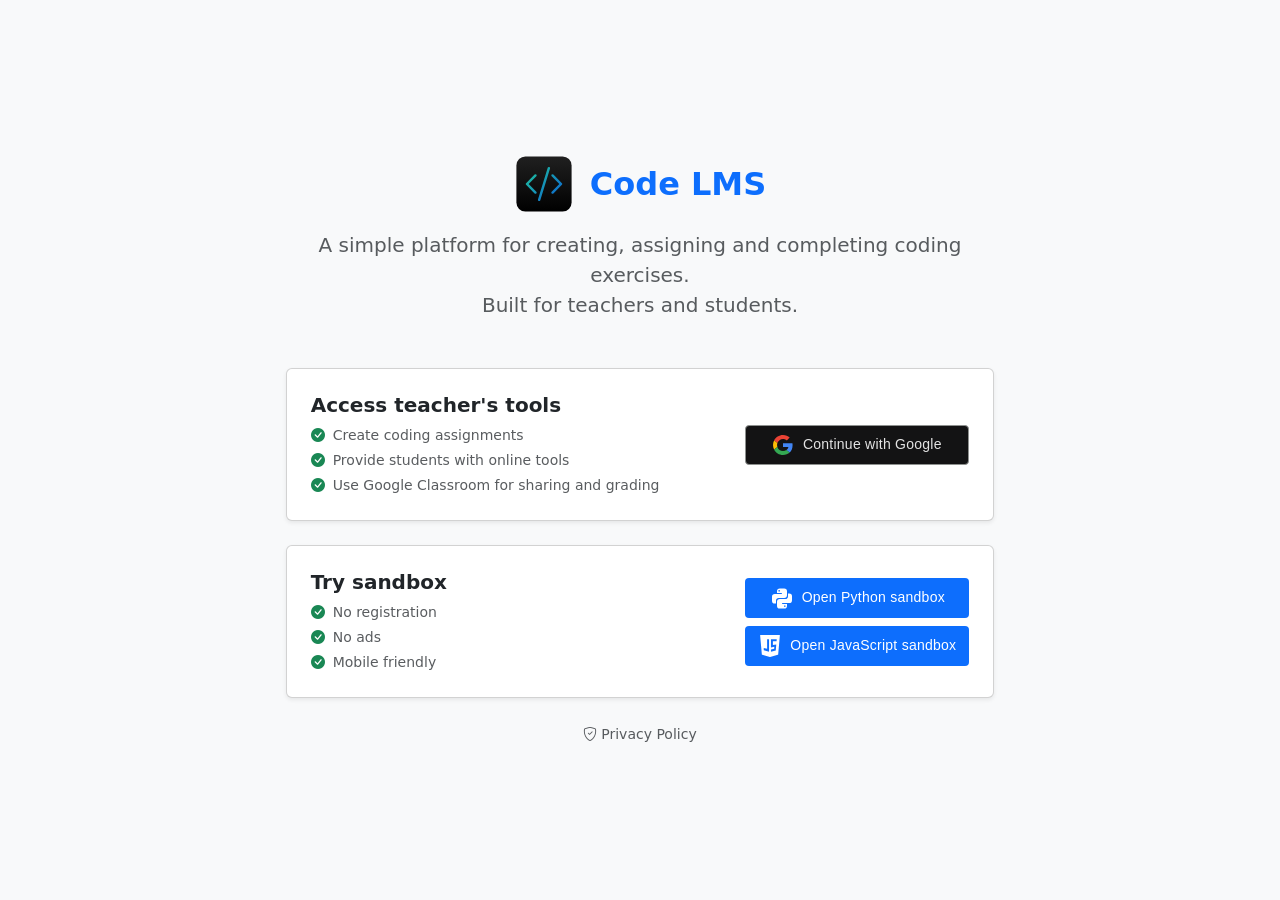
==== index.html @ 1a4f84a5 "Updates" ====
<!doctype html>
<html lang="en" translate="no">
  <head>
    <meta charset="UTF-8" />
    <meta name="viewport" content="width=device-width, initial-scale=1.0, interactive-widget=resizes-content, shrink-to-fit=no" />
    <meta name="description" content="Code LMS - Learning Management System for coding education" />
    <meta name="author" content="Code LMS" />
    <meta name="theme-color" content="#0d6efd" />
    
    <!-- Translation prevention meta tags -->
    <meta name="google" content="notranslate" />
    <meta name="robots" content="notranslate" />
    
    
    <link rel="icon" type="image/svg+xml" href="/icon.svg" />
    
    <!-- TODO maybe move this to more appropriate place -->
    <script>navigator.serviceWorker.register("/mock-content-service-worker.js");</script>
    
    <title>Code LMS - Learning Management System</title>
    <!-- The following is needed to give Google Classroom a hint about page title, when auth is not completed (when link is attached as coursework material). -->
    <script>(function() { const name = new URLSearchParams(location.hash.split('?')[1] ?? '').get('name'); if (name) document.title = name; })();</script>
    <script type="module" crossorigin src="/assets/main-e_H7642o.js"></script>
    <link rel="modulepreload" crossorigin href="/assets/_commonjsHelpers-C5lxYuLu.js">
    <link rel="stylesheet" crossorigin href="/assets/main-dGFo1m13.css">
  </head>
  <body>
    <div id="app"></div>
  </body>
</html>
---- assets/main-dGFo1m13.css ----
@charset "UTF-8";*{-webkit-font-smoothing:antialiased;-moz-osx-font-smoothing:grayscale}body{margin:0}.spinner-border-lg{width:2rem;height:2rem}:root,[data-bs-theme=light]{--bs-blue:#0d6efd;--bs-indigo:#6610f2;--bs-purple:#6f42c1;--bs-pink:#d63384;--bs-red:#dc3545;--bs-orange:#fd7e14;--bs-yellow:#ffc107;--bs-green:#198754;--bs-teal:#20c997;--bs-cyan:#0dcaf0;--bs-black:#000;--bs-white:#fff;--bs-gray:#6c757d;--bs-gray-dark:#343a40;--bs-gray-100:#f8f9fa;--bs-gray-200:#e9ecef;--bs-gray-300:#dee2e6;--bs-gray-400:#ced4da;--bs-gray-500:#adb5bd;--bs-gray-600:#6c757d;--bs-gray-700:#495057;--bs-gray-800:#343a40;--bs-gray-900:#212529;--bs-primary:#0d6efd;--bs-secondary:#6c757d;--bs-success:#198754;--bs-info:#0dcaf0;--bs-warning:#ffc107;--bs-danger:#dc3545;--bs-light:#f8f9fa;--bs-dark:#212529;--bs-primary-rgb:13,110,253;--bs-secondary-rgb:108,117,125;--bs-success-rgb:25,135,84;--bs-info-rgb:13,202,240;--bs-warning-rgb:255,193,7;--bs-danger-rgb:220,53,69;--bs-light-rgb:248,249,250;--bs-dark-rgb:33,37,41;--bs-primary-text-emphasis:#052c65;--bs-secondary-text-emphasis:#2b2f32;--bs-success-text-emphasis:#0a3622;--bs-info-text-emphasis:#055160;--bs-warning-text-emphasis:#664d03;--bs-danger-text-emphasis:#58151c;--bs-light-text-emphasis:#495057;--bs-dark-text-emphasis:#495057;--bs-primary-bg-subtle:#cfe2ff;--bs-secondary-bg-subtle:#e2e3e5;--bs-success-bg-subtle:#d1e7dd;--bs-info-bg-subtle:#cff4fc;--bs-warning-bg-subtle:#fff3cd;--bs-danger-bg-subtle:#f8d7da;--bs-light-bg-subtle:#fcfcfd;--bs-dark-bg-subtle:#ced4da;--bs-primary-border-subtle:#9ec5fe;--bs-secondary-border-subtle:#c4c8cb;--bs-success-border-subtle:#a3cfbb;--bs-info-border-subtle:#9eeaf9;--bs-warning-border-subtle:#ffe69c;--bs-danger-border-subtle:#f1aeb5;--bs-light-border-subtle:#e9ecef;--bs-dark-border-subtle:#adb5bd;--bs-white-rgb:255,255,255;--bs-black-rgb:0,0,0;--bs-font-sans-serif:system-ui,-apple-system,"Segoe UI",Roboto,"Helvetica Neue","Noto Sans","Liberation Sans",Arial,sans-serif,"Apple Color Emoji","Segoe UI Emoji","Segoe UI Symbol","Noto Color Emoji";--bs-font-monospace:SFMono-Regular,Menlo,Monaco,Consolas,"Liberation Mono","Courier New",monospace;--bs-gradient:linear-gradient(180deg, rgba(255, 255, 255, .15), rgba(255, 255, 255, 0));--bs-body-font-family:var(--bs-font-sans-serif);--bs-body-font-size:1rem;--bs-body-font-weight:400;--bs-body-line-height:1.5;--bs-body-color:#212529;--bs-body-color-rgb:33,37,41;--bs-body-bg:#fff;--bs-body-bg-rgb:255,255,255;--bs-emphasis-color:#000;--bs-emphasis-color-rgb:0,0,0;--bs-secondary-color:rgba(33, 37, 41, .75);--bs-secondary-color-rgb:33,37,41;--bs-secondary-bg:#e9ecef;--bs-secondary-bg-rgb:233,236,239;--bs-tertiary-color:rgba(33, 37, 41, .5);--bs-tertiary-color-rgb:33,37,41;--bs-tertiary-bg:#f8f9fa;--bs-tertiary-bg-rgb:248,249,250;--bs-heading-color:inherit;--bs-link-color:#0d6efd;--bs-link-color-rgb:13,110,253;--bs-link-decoration:underline;--bs-link-hover-color:#0a58ca;--bs-link-hover-color-rgb:10,88,202;--bs-code-color:#d63384;--bs-highlight-color:#212529;--bs-highlight-bg:#fff3cd;--bs-border-width:1px;--bs-border-style:solid;--bs-border-color:#dee2e6;--bs-border-color-translucent:rgba(0, 0, 0, .175);--bs-border-radius:.375rem;--bs-border-radius-sm:.25rem;--bs-border-radius-lg:.5rem;--bs-border-radius-xl:1rem;--bs-border-radius-xxl:2rem;--bs-border-radius-2xl:var(--bs-border-radius-xxl);--bs-border-radius-pill:50rem;--bs-box-shadow:0 .5rem 1rem rgba(0, 0, 0, .15);--bs-box-shadow-sm:0 .125rem .25rem rgba(0, 0, 0, .075);--bs-box-shadow-lg:0 1rem 3rem rgba(0, 0, 0, .175);--bs-box-shadow-inset:inset 0 1px 2px rgba(0, 0, 0, .075);--bs-focus-ring-width:.25rem;--bs-focus-ring-opacity:.25;--bs-focus-ring-color:rgba(13, 110, 253, .25);--bs-form-valid-color:#198754;--bs-form-valid-border-color:#198754;--bs-form-invalid-color:#dc3545;--bs-form-invalid-border-color:#dc3545}[data-bs-theme=dark]{color-scheme:dark;--bs-body-color:#dee2e6;--bs-body-color-rgb:222,226,230;--bs-body-bg:#212529;--bs-body-bg-rgb:33,37,41;--bs-emphasis-color:#fff;--bs-emphasis-color-rgb:255,255,255;--bs-secondary-color:rgba(222, 226, 230, .75);--bs-secondary-color-rgb:222,226,230;--bs-secondary-bg:#343a40;--bs-secondary-bg-rgb:52,58,64;--bs-tertiary-color:rgba(222, 226, 230, .5);--bs-tertiary-color-rgb:222,226,230;--bs-tertiary-bg:#2b3035;--bs-tertiary-bg-rgb:43,48,53;--bs-primary-text-emphasis:#6ea8fe;--bs-secondary-text-emphasis:#a7acb1;--bs-success-text-emphasis:#75b798;--bs-info-text-emphasis:#6edff6;--bs-warning-text-emphasis:#ffda6a;--bs-danger-text-emphasis:#ea868f;--bs-light-text-emphasis:#f8f9fa;--bs-dark-text-emphasis:#dee2e6;--bs-primary-bg-subtle:#031633;--bs-secondary-bg-subtle:#161719;--bs-success-bg-subtle:#051b11;--bs-info-bg-subtle:#032830;--bs-warning-bg-subtle:#332701;--bs-danger-bg-subtle:#2c0b0e;--bs-light-bg-subtle:#343a40;--bs-dark-bg-subtle:#1a1d20;--bs-primary-border-subtle:#084298;--bs-secondary-border-subtle:#41464b;--bs-success-border-subtle:#0f5132;--bs-info-border-subtle:#087990;--bs-warning-border-subtle:#997404;--bs-danger-border-subtle:#842029;--bs-light-border-subtle:#495057;--bs-dark-border-subtle:#343a40;--bs-heading-color:inherit;--bs-link-color:#6ea8fe;--bs-link-hover-color:#8bb9fe;--bs-link-color-rgb:110,168,254;--bs-link-hover-color-rgb:139,185,254;--bs-code-color:#e685b5;--bs-highlight-color:#dee2e6;--bs-highlight-bg:#664d03;--bs-border-color:#495057;--bs-border-color-translucent:rgba(255, 255, 255, .15);--bs-form-valid-color:#75b798;--bs-form-valid-border-color:#75b798;--bs-form-invalid-color:#ea868f;--bs-form-invalid-border-color:#ea868f}*,:after,:before{box-sizing:border-box}@media(prefers-reduced-motion:no-preference){:root{scroll-behavior:smooth}}body{margin:0;font-family:var(--bs-body-font-family);font-size:var(--bs-body-font-size);font-weight:var(--bs-body-font-weight);line-height:var(--bs-body-line-height);color:var(--bs-body-color);text-align:var(--bs-body-text-align);background-color:var(--bs-body-bg);-webkit-text-size-adjust:100%;-webkit-tap-highlight-color:transparent}hr{margin:1rem 0;color:inherit;border:0;border-top:var(--bs-border-width) solid;opacity:.25}.h1,.h2,.h3,.h4,.h5,.h6,h1,h2,h3,h4,h5,h6{margin-top:0;margin-bottom:.5rem;font-weight:500;line-height:1.2;color:var(--bs-heading-color)}.h1,h1{font-size:calc(1.375rem + 1.5vw)}@media(min-width:1200px){.h1,h1{font-size:2.5rem}}.h2,h2{font-size:calc(1.325rem + .9vw)}@media(min-width:1200px){.h2,h2{font-size:2rem}}.h3,h3{font-size:calc(1.3rem + .6vw)}@media(min-width:1200px){.h3,h3{font-size:1.75rem}}.h4,h4{font-size:calc(1.275rem + .3vw)}@media(min-width:1200px){.h4,h4{font-size:1.5rem}}.h5,h5{font-size:1.25rem}.h6,h6{font-size:1rem}p{margin-top:0;margin-bottom:1rem}abbr[title]{-webkit-text-decoration:underline dotted;text-decoration:underline dotted;cursor:help;-webkit-text-decoration-skip-ink:none;text-decoration-skip-ink:none}address{margin-bottom:1rem;font-style:normal;line-height:inherit}ol,ul{padding-left:2rem}dl,ol,ul{margin-top:0;margin-bottom:1rem}ol ol,ol ul,ul ol,ul ul{margin-bottom:0}dt{font-weight:700}dd{margin-bottom:.5rem;margin-left:0}blockquote{margin:0 0 1rem}b,strong{font-weight:bolder}.small,small{font-size:.875em}.mark,mark{padding:.1875em;color:var(--bs-highlight-color);background-color:var(--bs-highlight-bg)}sub,sup{position:relative;font-size:.75em;line-height:0;vertical-align:baseline}sub{bottom:-.25em}sup{top:-.5em}a{color:rgba(var(--bs-link-color-rgb),var(--bs-link-opacity,1));text-decoration:underline}a:hover{--bs-link-color-rgb:var(--bs-link-hover-color-rgb)}a:not([href]):not([class]),a:not([href]):not([class]):hover{color:inherit;text-decoration:none}code,kbd,pre,samp{font-family:var(--bs-font-monospace);font-size:1em}pre{display:block;margin-top:0;margin-bottom:1rem;overflow:auto;font-size:.875em}pre code{font-size:inherit;color:inherit;word-break:normal}code{font-size:.875em;color:var(--bs-code-color);word-wrap:break-word}a>code{color:inherit}kbd{padding:.1875rem .375rem;font-size:.875em;color:var(--bs-body-bg);background-color:var(--bs-body-color);border-radius:.25rem}kbd kbd{padding:0;font-size:1em}figure{margin:0 0 1rem}img,svg{vertical-align:middle}table{caption-side:bottom;border-collapse:collapse}caption{padding-top:.5rem;padding-bottom:.5rem;color:var(--bs-secondary-color);text-align:left}th{text-align:inherit;text-align:-webkit-match-parent}tbody,td,tfoot,th,thead,tr{border-color:inherit;border-style:solid;border-width:0}label{display:inline-block}button{border-radius:0}button:focus:not(:focus-visible){outline:0}button,input,optgroup,select,textarea{margin:0;font-family:inherit;font-size:inherit;line-height:inherit}button,select{text-transform:none}[role=button]{cursor:pointer}select{word-wrap:normal}select:disabled{opacity:1}[list]:not([type=date]):not([type=datetime-local]):not([type=month]):not([type=week]):not([type=time])::-webkit-calendar-picker-indicator{display:none!important}[type=button],[type=reset],[type=submit],button{-webkit-appearance:button}[type=button]:not(:disabled),[type=reset]:not(:disabled),[type=submit]:not(:disabled),button:not(:disabled){cursor:pointer}::-moz-focus-inner{padding:0;border-style:none}textarea{resize:vertical}fieldset{min-width:0;padding:0;margin:0;border:0}legend{float:left;width:100%;padding:0;margin-bottom:.5rem;line-height:inherit;font-size:calc(1.275rem + .3vw)}@media(min-width:1200px){legend{font-size:1.5rem}}legend+*{clear:left}::-webkit-datetime-edit-day-field,::-webkit-datetime-edit-fields-wrapper,::-webkit-datetime-edit-hour-field,::-webkit-datetime-edit-minute,::-webkit-datetime-edit-month-field,::-webkit-datetime-edit-text,::-webkit-datetime-edit-year-field{padding:0}::-webkit-inner-spin-button{height:auto}[type=search]{-webkit-appearance:textfield;outline-offset:-2px}[type=search]::-webkit-search-cancel-button{cursor:pointer;filter:grayscale(1)}::-webkit-search-decoration{-webkit-appearance:none}::-webkit-color-swatch-wrapper{padding:0}::-webkit-file-upload-button{font:inherit;-webkit-appearance:button}::file-selector-button{font:inherit;-webkit-appearance:button}output{display:inline-block}iframe{border:0}summary{display:list-item;cursor:pointer}progress{vertical-align:baseline}[hidden]{display:none!important}.lead{font-size:1.25rem;font-weight:300}.display-1{font-weight:300;line-height:1.2;font-size:calc(1.625rem + 4.5vw)}@media(min-width:1200px){.display-1{font-size:5rem}}.display-2{font-weight:300;line-height:1.2;font-size:calc(1.575rem + 3.9vw)}@media(min-width:1200px){.display-2{font-size:4.5rem}}.display-3{font-weight:300;line-height:1.2;font-size:calc(1.525rem + 3.3vw)}@media(min-width:1200px){.display-3{font-size:4rem}}.display-4{font-weight:300;line-height:1.2;font-size:calc(1.475rem + 2.7vw)}@media(min-width:1200px){.display-4{font-size:3.5rem}}.display-5{font-weight:300;line-height:1.2;font-size:calc(1.425rem + 2.1vw)}@media(min-width:1200px){.display-5{font-size:3rem}}.display-6{font-weight:300;line-height:1.2;font-size:calc(1.375rem + 1.5vw)}@media(min-width:1200px){.display-6{font-size:2.5rem}}.list-unstyled,.list-inline{padding-left:0;list-style:none}.list-inline-item{display:inline-block}.list-inline-item:not(:last-child){margin-right:.5rem}.initialism{font-size:.875em;text-transform:uppercase}.blockquote{margin-bottom:1rem;font-size:1.25rem}.blockquote>:last-child{margin-bottom:0}.blockquote-footer{margin-top:-1rem;margin-bottom:1rem;font-size:.875em;color:#6c757d}.blockquote-footer:before{content:"— "}.img-fluid{max-width:100%;height:auto}.img-thumbnail{padding:.25rem;background-color:var(--bs-body-bg);border:var(--bs-border-width) solid var(--bs-border-color);border-radius:var(--bs-border-radius);max-width:100%;height:auto}.figure{display:inline-block}.figure-img{margin-bottom:.5rem;line-height:1}.figure-caption{font-size:.875em;color:var(--bs-secondary-color)}.container,.container-fluid,.container-lg,.container-md,.container-sm,.container-xl,.container-xxl{--bs-gutter-x:1.5rem;--bs-gutter-y:0;width:100%;padding-right:calc(var(--bs-gutter-x) * .5);padding-left:calc(var(--bs-gutter-x) * .5);margin-right:auto;margin-left:auto}@media(min-width:576px){.container,.container-sm{max-width:540px}}@media(min-width:768px){.container,.container-md,.container-sm{max-width:720px}}@media(min-width:992px){.container,.container-lg,.container-md,.container-sm{max-width:960px}}@media(min-width:1200px){.container,.container-lg,.container-md,.container-sm,.container-xl{max-width:1140px}}@media(min-width:1400px){.container,.container-lg,.container-md,.container-sm,.container-xl,.container-xxl{max-width:1320px}}:root{--bs-breakpoint-xs:0;--bs-breakpoint-sm:576px;--bs-breakpoint-md:768px;--bs-breakpoint-lg:992px;--bs-breakpoint-xl:1200px;--bs-breakpoint-xxl:1400px}.row{--bs-gutter-x:1.5rem;--bs-gutter-y:0;display:flex;flex-wrap:wrap;margin-top:calc(-1 * var(--bs-gutter-y));margin-right:calc(-.5 * var(--bs-gutter-x));margin-left:calc(-.5 * var(--bs-gutter-x))}.row>*{flex-shrink:0;width:100%;max-width:100%;padding-right:calc(var(--bs-gutter-x) * .5);padding-left:calc(var(--bs-gutter-x) * .5);margin-top:var(--bs-gutter-y)}.col{flex:1 0 0}.row-cols-auto>*{flex:0 0 auto;width:auto}.row-cols-1>*{flex:0 0 auto;width:100%}.row-cols-2>*{flex:0 0 auto;width:50%}.row-cols-3>*{flex:0 0 auto;width:33.33333333%}.row-cols-4>*{flex:0 0 auto;width:25%}.row-cols-5>*{flex:0 0 auto;width:20%}.row-cols-6>*{flex:0 0 auto;width:16.66666667%}.col-auto{flex:0 0 auto;width:auto}.col-1{flex:0 0 auto;width:8.33333333%}.col-2{flex:0 0 auto;width:16.66666667%}.col-3{flex:0 0 auto;width:25%}.col-4{flex:0 0 auto;width:33.33333333%}.col-5{flex:0 0 auto;width:41.66666667%}.col-6{flex:0 0 auto;width:50%}.col-7{flex:0 0 auto;width:58.33333333%}.col-8{flex:0 0 auto;width:66.66666667%}.col-9{flex:0 0 auto;width:75%}.col-10{flex:0 0 auto;width:83.33333333%}.col-11{flex:0 0 auto;width:91.66666667%}.col-12{flex:0 0 auto;width:100%}.offset-1{margin-left:8.33333333%}.offset-2{margin-left:16.66666667%}.offset-3{margin-left:25%}.offset-4{margin-left:33.33333333%}.offset-5{margin-left:41.66666667%}.offset-6{margin-left:50%}.offset-7{margin-left:58.33333333%}.offset-8{margin-left:66.66666667%}.offset-9{margin-left:75%}.offset-10{margin-left:83.33333333%}.offset-11{margin-left:91.66666667%}.g-0,.gx-0{--bs-gutter-x:0}.g-0,.gy-0{--bs-gutter-y:0}.g-1,.gx-1{--bs-gutter-x:.25rem}.g-1,.gy-1{--bs-gutter-y:.25rem}.g-2,.gx-2{--bs-gutter-x:.5rem}.g-2,.gy-2{--bs-gutter-y:.5rem}.g-3,.gx-3{--bs-gutter-x:1rem}.g-3,.gy-3{--bs-gutter-y:1rem}.g-4,.gx-4{--bs-gutter-x:1.5rem}.g-4,.gy-4{--bs-gutter-y:1.5rem}.g-5,.gx-5{--bs-gutter-x:3rem}.g-5,.gy-5{--bs-gutter-y:3rem}@media(min-width:576px){.col-sm{flex:1 0 0}.row-cols-sm-auto>*{flex:0 0 auto;width:auto}.row-cols-sm-1>*{flex:0 0 auto;width:100%}.row-cols-sm-2>*{flex:0 0 auto;width:50%}.row-cols-sm-3>*{flex:0 0 auto;width:33.33333333%}.row-cols-sm-4>*{flex:0 0 auto;width:25%}.row-cols-sm-5>*{flex:0 0 auto;width:20%}.row-cols-sm-6>*{flex:0 0 auto;width:16.66666667%}.col-sm-auto{flex:0 0 auto;width:auto}.col-sm-1{flex:0 0 auto;width:8.33333333%}.col-sm-2{flex:0 0 auto;width:16.66666667%}.col-sm-3{flex:0 0 auto;width:25%}.col-sm-4{flex:0 0 auto;width:33.33333333%}.col-sm-5{flex:0 0 auto;width:41.66666667%}.col-sm-6{flex:0 0 auto;width:50%}.col-sm-7{flex:0 0 auto;width:58.33333333%}.col-sm-8{flex:0 0 auto;width:66.66666667%}.col-sm-9{flex:0 0 auto;width:75%}.col-sm-10{flex:0 0 auto;width:83.33333333%}.col-sm-11{flex:0 0 auto;width:91.66666667%}.col-sm-12{flex:0 0 auto;width:100%}.offset-sm-0{margin-left:0}.offset-sm-1{margin-left:8.33333333%}.offset-sm-2{margin-left:16.66666667%}.offset-sm-3{margin-left:25%}.offset-sm-4{margin-left:33.33333333%}.offset-sm-5{margin-left:41.66666667%}.offset-sm-6{margin-left:50%}.offset-sm-7{margin-left:58.33333333%}.offset-sm-8{margin-left:66.66666667%}.offset-sm-9{margin-left:75%}.offset-sm-10{margin-left:83.33333333%}.offset-sm-11{margin-left:91.66666667%}.g-sm-0,.gx-sm-0{--bs-gutter-x:0}.g-sm-0,.gy-sm-0{--bs-gutter-y:0}.g-sm-1,.gx-sm-1{--bs-gutter-x:.25rem}.g-sm-1,.gy-sm-1{--bs-gutter-y:.25rem}.g-sm-2,.gx-sm-2{--bs-gutter-x:.5rem}.g-sm-2,.gy-sm-2{--bs-gutter-y:.5rem}.g-sm-3,.gx-sm-3{--bs-gutter-x:1rem}.g-sm-3,.gy-sm-3{--bs-gutter-y:1rem}.g-sm-4,.gx-sm-4{--bs-gutter-x:1.5rem}.g-sm-4,.gy-sm-4{--bs-gutter-y:1.5rem}.g-sm-5,.gx-sm-5{--bs-gutter-x:3rem}.g-sm-5,.gy-sm-5{--bs-gutter-y:3rem}}@media(min-width:768px){.col-md{flex:1 0 0}.row-cols-md-auto>*{flex:0 0 auto;width:auto}.row-cols-md-1>*{flex:0 0 auto;width:100%}.row-cols-md-2>*{flex:0 0 auto;width:50%}.row-cols-md-3>*{flex:0 0 auto;width:33.33333333%}.row-cols-md-4>*{flex:0 0 auto;width:25%}.row-cols-md-5>*{flex:0 0 auto;width:20%}.row-cols-md-6>*{flex:0 0 auto;width:16.66666667%}.col-md-auto{flex:0 0 auto;width:auto}.col-md-1{flex:0 0 auto;width:8.33333333%}.col-md-2{flex:0 0 auto;width:16.66666667%}.col-md-3{flex:0 0 auto;width:25%}.col-md-4{flex:0 0 auto;width:33.33333333%}.col-md-5{flex:0 0 auto;width:41.66666667%}.col-md-6{flex:0 0 auto;width:50%}.col-md-7{flex:0 0 auto;width:58.33333333%}.col-md-8{flex:0 0 auto;width:66.66666667%}.col-md-9{flex:0 0 auto;width:75%}.col-md-10{flex:0 0 auto;width:83.33333333%}.col-md-11{flex:0 0 auto;width:91.66666667%}.col-md-12{flex:0 0 auto;width:100%}.offset-md-0{margin-left:0}.offset-md-1{margin-left:8.33333333%}.offset-md-2{margin-left:16.66666667%}.offset-md-3{margin-left:25%}.offset-md-4{margin-left:33.33333333%}.offset-md-5{margin-left:41.66666667%}.offset-md-6{margin-left:50%}.offset-md-7{margin-left:58.33333333%}.offset-md-8{margin-left:66.66666667%}.offset-md-9{margin-left:75%}.offset-md-10{margin-left:83.33333333%}.offset-md-11{margin-left:91.66666667%}.g-md-0,.gx-md-0{--bs-gutter-x:0}.g-md-0,.gy-md-0{--bs-gutter-y:0}.g-md-1,.gx-md-1{--bs-gutter-x:.25rem}.g-md-1,.gy-md-1{--bs-gutter-y:.25rem}.g-md-2,.gx-md-2{--bs-gutter-x:.5rem}.g-md-2,.gy-md-2{--bs-gutter-y:.5rem}.g-md-3,.gx-md-3{--bs-gutter-x:1rem}.g-md-3,.gy-md-3{--bs-gutter-y:1rem}.g-md-4,.gx-md-4{--bs-gutter-x:1.5rem}.g-md-4,.gy-md-4{--bs-gutter-y:1.5rem}.g-md-5,.gx-md-5{--bs-gutter-x:3rem}.g-md-5,.gy-md-5{--bs-gutter-y:3rem}}@media(min-width:992px){.col-lg{flex:1 0 0}.row-cols-lg-auto>*{flex:0 0 auto;width:auto}.row-cols-lg-1>*{flex:0 0 auto;width:100%}.row-cols-lg-2>*{flex:0 0 auto;width:50%}.row-cols-lg-3>*{flex:0 0 auto;width:33.33333333%}.row-cols-lg-4>*{flex:0 0 auto;width:25%}.row-cols-lg-5>*{flex:0 0 auto;width:20%}.row-cols-lg-6>*{flex:0 0 auto;width:16.66666667%}.col-lg-auto{flex:0 0 auto;width:auto}.col-lg-1{flex:0 0 auto;width:8.33333333%}.col-lg-2{flex:0 0 auto;width:16.66666667%}.col-lg-3{flex:0 0 auto;width:25%}.col-lg-4{flex:0 0 auto;width:33.33333333%}.col-lg-5{flex:0 0 auto;width:41.66666667%}.col-lg-6{flex:0 0 auto;width:50%}.col-lg-7{flex:0 0 auto;width:58.33333333%}.col-lg-8{flex:0 0 auto;width:66.66666667%}.col-lg-9{flex:0 0 auto;width:75%}.col-lg-10{flex:0 0 auto;width:83.33333333%}.col-lg-11{flex:0 0 auto;width:91.66666667%}.col-lg-12{flex:0 0 auto;width:100%}.offset-lg-0{margin-left:0}.offset-lg-1{margin-left:8.33333333%}.offset-lg-2{margin-left:16.66666667%}.offset-lg-3{margin-left:25%}.offset-lg-4{margin-left:33.33333333%}.offset-lg-5{margin-left:41.66666667%}.offset-lg-6{margin-left:50%}.offset-lg-7{margin-left:58.33333333%}.offset-lg-8{margin-left:66.66666667%}.offset-lg-9{margin-left:75%}.offset-lg-10{margin-left:83.33333333%}.offset-lg-11{margin-left:91.66666667%}.g-lg-0,.gx-lg-0{--bs-gutter-x:0}.g-lg-0,.gy-lg-0{--bs-gutter-y:0}.g-lg-1,.gx-lg-1{--bs-gutter-x:.25rem}.g-lg-1,.gy-lg-1{--bs-gutter-y:.25rem}.g-lg-2,.gx-lg-2{--bs-gutter-x:.5rem}.g-lg-2,.gy-lg-2{--bs-gutter-y:.5rem}.g-lg-3,.gx-lg-3{--bs-gutter-x:1rem}.g-lg-3,.gy-lg-3{--bs-gutter-y:1rem}.g-lg-4,.gx-lg-4{--bs-gutter-x:1.5rem}.g-lg-4,.gy-lg-4{--bs-gutter-y:1.5rem}.g-lg-5,.gx-lg-5{--bs-gutter-x:3rem}.g-lg-5,.gy-lg-5{--bs-gutter-y:3rem}}@media(min-width:1200px){.col-xl{flex:1 0 0}.row-cols-xl-auto>*{flex:0 0 auto;width:auto}.row-cols-xl-1>*{flex:0 0 auto;width:100%}.row-cols-xl-2>*{flex:0 0 auto;width:50%}.row-cols-xl-3>*{flex:0 0 auto;width:33.33333333%}.row-cols-xl-4>*{flex:0 0 auto;width:25%}.row-cols-xl-5>*{flex:0 0 auto;width:20%}.row-cols-xl-6>*{flex:0 0 auto;width:16.66666667%}.col-xl-auto{flex:0 0 auto;width:auto}.col-xl-1{flex:0 0 auto;width:8.33333333%}.col-xl-2{flex:0 0 auto;width:16.66666667%}.col-xl-3{flex:0 0 auto;width:25%}.col-xl-4{flex:0 0 auto;width:33.33333333%}.col-xl-5{flex:0 0 auto;width:41.66666667%}.col-xl-6{flex:0 0 auto;width:50%}.col-xl-7{flex:0 0 auto;width:58.33333333%}.col-xl-8{flex:0 0 auto;width:66.66666667%}.col-xl-9{flex:0 0 auto;width:75%}.col-xl-10{flex:0 0 auto;width:83.33333333%}.col-xl-11{flex:0 0 auto;width:91.66666667%}.col-xl-12{flex:0 0 auto;width:100%}.offset-xl-0{margin-left:0}.offset-xl-1{margin-left:8.33333333%}.offset-xl-2{margin-left:16.66666667%}.offset-xl-3{margin-left:25%}.offset-xl-4{margin-left:33.33333333%}.offset-xl-5{margin-left:41.66666667%}.offset-xl-6{margin-left:50%}.offset-xl-7{margin-left:58.33333333%}.offset-xl-8{margin-left:66.66666667%}.offset-xl-9{margin-left:75%}.offset-xl-10{margin-left:83.33333333%}.offset-xl-11{margin-left:91.66666667%}.g-xl-0,.gx-xl-0{--bs-gutter-x:0}.g-xl-0,.gy-xl-0{--bs-gutter-y:0}.g-xl-1,.gx-xl-1{--bs-gutter-x:.25rem}.g-xl-1,.gy-xl-1{--bs-gutter-y:.25rem}.g-xl-2,.gx-xl-2{--bs-gutter-x:.5rem}.g-xl-2,.gy-xl-2{--bs-gutter-y:.5rem}.g-xl-3,.gx-xl-3{--bs-gutter-x:1rem}.g-xl-3,.gy-xl-3{--bs-gutter-y:1rem}.g-xl-4,.gx-xl-4{--bs-gutter-x:1.5rem}.g-xl-4,.gy-xl-4{--bs-gutter-y:1.5rem}.g-xl-5,.gx-xl-5{--bs-gutter-x:3rem}.g-xl-5,.gy-xl-5{--bs-gutter-y:3rem}}@media(min-width:1400px){.col-xxl{flex:1 0 0}.row-cols-xxl-auto>*{flex:0 0 auto;width:auto}.row-cols-xxl-1>*{flex:0 0 auto;width:100%}.row-cols-xxl-2>*{flex:0 0 auto;width:50%}.row-cols-xxl-3>*{flex:0 0 auto;width:33.33333333%}.row-cols-xxl-4>*{flex:0 0 auto;width:25%}.row-cols-xxl-5>*{flex:0 0 auto;width:20%}.row-cols-xxl-6>*{flex:0 0 auto;width:16.66666667%}.col-xxl-auto{flex:0 0 auto;width:auto}.col-xxl-1{flex:0 0 auto;width:8.33333333%}.col-xxl-2{flex:0 0 auto;width:16.66666667%}.col-xxl-3{flex:0 0 auto;width:25%}.col-xxl-4{flex:0 0 auto;width:33.33333333%}.col-xxl-5{flex:0 0 auto;width:41.66666667%}.col-xxl-6{flex:0 0 auto;width:50%}.col-xxl-7{flex:0 0 auto;width:58.33333333%}.col-xxl-8{flex:0 0 auto;width:66.66666667%}.col-xxl-9{flex:0 0 auto;width:75%}.col-xxl-10{flex:0 0 auto;width:83.33333333%}.col-xxl-11{flex:0 0 auto;width:91.66666667%}.col-xxl-12{flex:0 0 auto;width:100%}.offset-xxl-0{margin-left:0}.offset-xxl-1{margin-left:8.33333333%}.offset-xxl-2{margin-left:16.66666667%}.offset-xxl-3{margin-left:25%}.offset-xxl-4{margin-left:33.33333333%}.offset-xxl-5{margin-left:41.66666667%}.offset-xxl-6{margin-left:50%}.offset-xxl-7{margin-left:58.33333333%}.offset-xxl-8{margin-left:66.66666667%}.offset-xxl-9{margin-left:75%}.offset-xxl-10{margin-left:83.33333333%}.offset-xxl-11{margin-left:91.66666667%}.g-xxl-0,.gx-xxl-0{--bs-gutter-x:0}.g-xxl-0,.gy-xxl-0{--bs-gutter-y:0}.g-xxl-1,.gx-xxl-1{--bs-gutter-x:.25rem}.g-xxl-1,.gy-xxl-1{--bs-gutter-y:.25rem}.g-xxl-2,.gx-xxl-2{--bs-gutter-x:.5rem}.g-xxl-2,.gy-xxl-2{--bs-gutter-y:.5rem}.g-xxl-3,.gx-xxl-3{--bs-gutter-x:1rem}.g-xxl-3,.gy-xxl-3{--bs-gutter-y:1rem}.g-xxl-4,.gx-xxl-4{--bs-gutter-x:1.5rem}.g-xxl-4,.gy-xxl-4{--bs-gutter-y:1.5rem}.g-xxl-5,.gx-xxl-5{--bs-gutter-x:3rem}.g-xxl-5,.gy-xxl-5{--bs-gutter-y:3rem}}.table{--bs-table-color-type:initial;--bs-table-bg-type:initial;--bs-table-color-state:initial;--bs-table-bg-state:initial;--bs-table-color:var(--bs-emphasis-color);--bs-table-bg:var(--bs-body-bg);--bs-table-border-color:var(--bs-border-color);--bs-table-accent-bg:transparent;--bs-table-striped-color:var(--bs-emphasis-color);--bs-table-striped-bg:rgba(var(--bs-emphasis-color-rgb), .05);--bs-table-active-color:var(--bs-emphasis-color);--bs-table-active-bg:rgba(var(--bs-emphasis-color-rgb), .1);--bs-table-hover-color:var(--bs-emphasis-color);--bs-table-hover-bg:rgba(var(--bs-emphasis-color-rgb), .075);width:100%;margin-bottom:1rem;vertical-align:top;border-color:var(--bs-table-border-color)}.table>:not(caption)>*>*{padding:.5rem;color:var(--bs-table-color-state,var(--bs-table-color-type,var(--bs-table-color)));background-color:var(--bs-table-bg);border-bottom-width:var(--bs-border-width);box-shadow:inset 0 0 0 9999px var(--bs-table-bg-state,var(--bs-table-bg-type,var(--bs-table-accent-bg)))}.table>tbody{vertical-align:inherit}.table>thead{vertical-align:bottom}.table-group-divider{border-top:calc(var(--bs-border-width) * 2) solid currentcolor}.caption-top{caption-side:top}.table-sm>:not(caption)>*>*{padding:.25rem}.table-bordered>:not(caption)>*{border-width:var(--bs-border-width) 0}.table-bordered>:not(caption)>*>*{border-width:0 var(--bs-border-width)}.table-borderless>:not(caption)>*>*{border-bottom-width:0}.table-borderless>:not(:first-child){border-top-width:0}.table-striped>tbody>tr:nth-of-type(odd)>*{--bs-table-color-type:var(--bs-table-striped-color);--bs-table-bg-type:var(--bs-table-striped-bg)}.table-striped-columns>:not(caption)>tr>:nth-child(2n){--bs-table-color-type:var(--bs-table-striped-color);--bs-table-bg-type:var(--bs-table-striped-bg)}.table-active{--bs-table-color-state:var(--bs-table-active-color);--bs-table-bg-state:var(--bs-table-active-bg)}.table-hover>tbody>tr:hover>*{--bs-table-color-state:var(--bs-table-hover-color);--bs-table-bg-state:var(--bs-table-hover-bg)}.table-primary{--bs-table-color:#000;--bs-table-bg:#cfe2ff;--bs-table-border-color:#a6b5cc;--bs-table-striped-bg:#c5d7f2;--bs-table-striped-color:#000;--bs-table-active-bg:#bacbe6;--bs-table-active-color:#000;--bs-table-hover-bg:#bfd1ec;--bs-table-hover-color:#000;color:var(--bs-table-color);border-color:var(--bs-table-border-color)}.table-secondary{--bs-table-color:#000;--bs-table-bg:#e2e3e5;--bs-table-border-color:#b5b6b7;--bs-table-striped-bg:#d7d8da;--bs-table-striped-color:#000;--bs-table-active-bg:#cbccce;--bs-table-active-color:#000;--bs-table-hover-bg:#d1d2d4;--bs-table-hover-color:#000;color:var(--bs-table-color);border-color:var(--bs-table-border-color)}.table-success{--bs-table-color:#000;--bs-table-bg:#d1e7dd;--bs-table-border-color:#a7b9b1;--bs-table-striped-bg:#c7dbd2;--bs-table-striped-color:#000;--bs-table-active-bg:#bcd0c7;--bs-table-active-color:#000;--bs-table-hover-bg:#c1d6cc;--bs-table-hover-color:#000;color:var(--bs-table-color);border-color:var(--bs-table-border-color)}.table-info{--bs-table-color:#000;--bs-table-bg:#cff4fc;--bs-table-border-color:#a6c3ca;--bs-table-striped-bg:#c5e8ef;--bs-table-striped-color:#000;--bs-table-active-bg:#badce3;--bs-table-active-color:#000;--bs-table-hover-bg:#bfe2e9;--bs-table-hover-color:#000;color:var(--bs-table-color);border-color:var(--bs-table-border-color)}.table-warning{--bs-table-color:#000;--bs-table-bg:#fff3cd;--bs-table-border-color:#ccc2a4;--bs-table-striped-bg:#f2e7c3;--bs-table-striped-color:#000;--bs-table-active-bg:#e6dbb9;--bs-table-active-color:#000;--bs-table-hover-bg:#ece1be;--bs-table-hover-color:#000;color:var(--bs-table-color);border-color:var(--bs-table-border-color)}.table-danger{--bs-table-color:#000;--bs-table-bg:#f8d7da;--bs-table-border-color:#c6acae;--bs-table-striped-bg:#eccccf;--bs-table-striped-color:#000;--bs-table-active-bg:#dfc2c4;--bs-table-active-color:#000;--bs-table-hover-bg:#e5c7ca;--bs-table-hover-color:#000;color:var(--bs-table-color);border-color:var(--bs-table-border-color)}.table-light{--bs-table-color:#000;--bs-table-bg:#f8f9fa;--bs-table-border-color:#c6c7c8;--bs-table-striped-bg:#ecedee;--bs-table-striped-color:#000;--bs-table-active-bg:#dfe0e1;--bs-table-active-color:#000;--bs-table-hover-bg:#e5e6e7;--bs-table-hover-color:#000;color:var(--bs-table-color);border-color:var(--bs-table-border-color)}.table-dark{--bs-table-color:#fff;--bs-table-bg:#212529;--bs-table-border-color:#4d5154;--bs-table-striped-bg:#2c3034;--bs-table-striped-color:#fff;--bs-table-active-bg:#373b3e;--bs-table-active-color:#fff;--bs-table-hover-bg:#323539;--bs-table-hover-color:#fff;color:var(--bs-table-color);border-color:var(--bs-table-border-color)}.table-responsive{overflow-x:auto;-webkit-overflow-scrolling:touch}@media(max-width:575.98px){.table-responsive-sm{overflow-x:auto;-webkit-overflow-scrolling:touch}}@media(max-width:767.98px){.table-responsive-md{overflow-x:auto;-webkit-overflow-scrolling:touch}}@media(max-width:991.98px){.table-responsive-lg{overflow-x:auto;-webkit-overflow-scrolling:touch}}@media(max-width:1199.98px){.table-responsive-xl{overflow-x:auto;-webkit-overflow-scrolling:touch}}@media(max-width:1399.98px){.table-responsive-xxl{overflow-x:auto;-webkit-overflow-scrolling:touch}}.form-label{margin-bottom:.5rem}.col-form-label{padding-top:calc(.375rem + var(--bs-border-width));padding-bottom:calc(.375rem + var(--bs-border-width));margin-bottom:0;font-size:inherit;line-height:1.5}.col-form-label-lg{padding-top:calc(.5rem + var(--bs-border-width));padding-bottom:calc(.5rem + var(--bs-border-width));font-size:1.25rem}.col-form-label-sm{padding-top:calc(.25rem + var(--bs-border-width));padding-bottom:calc(.25rem + var(--bs-border-width));font-size:.875rem}.form-text{margin-top:.25rem;font-size:.875em;color:var(--bs-secondary-color)}.form-control{display:block;width:100%;padding:.375rem .75rem;font-size:1rem;font-weight:400;line-height:1.5;color:var(--bs-body-color);-webkit-appearance:none;-moz-appearance:none;appearance:none;background-color:var(--bs-body-bg);background-clip:padding-box;border:var(--bs-border-width) solid var(--bs-border-color);border-radius:var(--bs-border-radius);transition:border-color .15s ease-in-out,box-shadow .15s ease-in-out}@media(prefers-reduced-motion:reduce){.form-control{transition:none}}.form-control[type=file]{overflow:hidden}.form-control[type=file]:not(:disabled):not([readonly]){cursor:pointer}.form-control:focus{color:var(--bs-body-color);background-color:var(--bs-body-bg);border-color:#86b7fe;outline:0;box-shadow:0 0 0 .25rem #0d6efd40}.form-control::-webkit-date-and-time-value{min-width:85px;height:1.5em;margin:0}.form-control::-webkit-datetime-edit{display:block;padding:0}.form-control::placeholder{color:var(--bs-secondary-color);opacity:1}.form-control:disabled{background-color:var(--bs-secondary-bg);opacity:1}.form-control::-webkit-file-upload-button{padding:.375rem .75rem;margin:-.375rem -.75rem;-webkit-margin-end:.75rem;margin-inline-end:.75rem;color:var(--bs-body-color);background-color:var(--bs-tertiary-bg);pointer-events:none;border-color:inherit;border-style:solid;border-width:0;border-inline-end-width:var(--bs-border-width);border-radius:0;-webkit-transition:color .15s ease-in-out,background-color .15s ease-in-out,border-color .15s ease-in-out,box-shadow .15s ease-in-out;transition:color .15s ease-in-out,background-color .15s ease-in-out,border-color .15s ease-in-out,box-shadow .15s ease-in-out}.form-control::file-selector-button{padding:.375rem .75rem;margin:-.375rem -.75rem;-webkit-margin-end:.75rem;margin-inline-end:.75rem;color:var(--bs-body-color);background-color:var(--bs-tertiary-bg);pointer-events:none;border-color:inherit;border-style:solid;border-width:0;border-inline-end-width:var(--bs-border-width);border-radius:0;transition:color .15s ease-in-out,background-color .15s ease-in-out,border-color .15s ease-in-out,box-shadow .15s ease-in-out}@media(prefers-reduced-motion:reduce){.form-control::-webkit-file-upload-button{-webkit-transition:none;transition:none}.form-control::file-selector-button{transition:none}}.form-control:hover:not(:disabled):not([readonly])::-webkit-file-upload-button{background-color:var(--bs-secondary-bg)}.form-control:hover:not(:disabled):not([readonly])::file-selector-button{background-color:var(--bs-secondary-bg)}.form-control-plaintext{display:block;width:100%;padding:.375rem 0;margin-bottom:0;line-height:1.5;color:var(--bs-body-color);background-color:transparent;border:solid transparent;border-width:var(--bs-border-width) 0}.form-control-plaintext:focus{outline:0}.form-control-plaintext.form-control-lg,.form-control-plaintext.form-control-sm{padding-right:0;padding-left:0}.form-control-sm{min-height:calc(1.5em + .5rem + calc(var(--bs-border-width) * 2));padding:.25rem .5rem;font-size:.875rem;border-radius:var(--bs-border-radius-sm)}.form-control-sm::-webkit-file-upload-button{padding:.25rem .5rem;margin:-.25rem -.5rem;-webkit-margin-end:.5rem;margin-inline-end:.5rem}.form-control-sm::file-selector-button{padding:.25rem .5rem;margin:-.25rem -.5rem;-webkit-margin-end:.5rem;margin-inline-end:.5rem}.form-control-lg{min-height:calc(1.5em + 1rem + calc(var(--bs-border-width) * 2));padding:.5rem 1rem;font-size:1.25rem;border-radius:var(--bs-border-radius-lg)}.form-control-lg::-webkit-file-upload-button{padding:.5rem 1rem;margin:-.5rem -1rem;-webkit-margin-end:1rem;margin-inline-end:1rem}.form-control-lg::file-selector-button{padding:.5rem 1rem;margin:-.5rem -1rem;-webkit-margin-end:1rem;margin-inline-end:1rem}textarea.form-control{min-height:calc(1.5em + .75rem + calc(var(--bs-border-width) * 2))}textarea.form-control-sm{min-height:calc(1.5em + .5rem + calc(var(--bs-border-width) * 2))}textarea.form-control-lg{min-height:calc(1.5em + 1rem + calc(var(--bs-border-width) * 2))}.form-control-color{width:3rem;height:calc(1.5em + .75rem + calc(var(--bs-border-width) * 2));padding:.375rem}.form-control-color:not(:disabled):not([readonly]){cursor:pointer}.form-control-color::-moz-color-swatch{border:0!important;border-radius:var(--bs-border-radius)}.form-control-color::-webkit-color-swatch{border:0!important;border-radius:var(--bs-border-radius)}.form-control-color.form-control-sm{height:calc(1.5em + .5rem + calc(var(--bs-border-width) * 2))}.form-control-color.form-control-lg{height:calc(1.5em + 1rem + calc(var(--bs-border-width) * 2))}.form-select{--bs-form-select-bg-img:url("data:image/svg+xml,%3csvg xmlns='http://www.w3.org/2000/svg' viewBox='0 0 16 16'%3e%3cpath fill='none' stroke='%23343a40' stroke-linecap='round' stroke-linejoin='round' stroke-width='2' d='m2 5 6 6 6-6'/%3e%3c/svg%3e");display:block;width:100%;padding:.375rem 2.25rem .375rem .75rem;font-size:1rem;font-weight:400;line-height:1.5;color:var(--bs-body-color);-webkit-appearance:none;-moz-appearance:none;appearance:none;background-color:var(--bs-body-bg);background-image:var(--bs-form-select-bg-img),var(--bs-form-select-bg-icon,none);background-repeat:no-repeat;background-position:right .75rem center;background-size:16px 12px;border:var(--bs-border-width) solid var(--bs-border-color);border-radius:var(--bs-border-radius);transition:border-color .15s ease-in-out,box-shadow .15s ease-in-out}@media(prefers-reduced-motion:reduce){.form-select{transition:none}}.form-select:focus{border-color:#86b7fe;outline:0;box-shadow:0 0 0 .25rem #0d6efd40}.form-select[multiple],.form-select[size]:not([size="1"]){padding-right:.75rem;background-image:none}.form-select:disabled{background-color:var(--bs-secondary-bg)}.form-select:-moz-focusring{color:transparent;text-shadow:0 0 0 var(--bs-body-color)}.form-select-sm{padding-top:.25rem;padding-bottom:.25rem;padding-left:.5rem;font-size:.875rem;border-radius:var(--bs-border-radius-sm)}.form-select-lg{padding-top:.5rem;padding-bottom:.5rem;padding-left:1rem;font-size:1.25rem;border-radius:var(--bs-border-radius-lg)}[data-bs-theme=dark] .form-select{--bs-form-select-bg-img:url("data:image/svg+xml,%3csvg xmlns='http://www.w3.org/2000/svg' viewBox='0 0 16 16'%3e%3cpath fill='none' stroke='%23dee2e6' stroke-linecap='round' stroke-linejoin='round' stroke-width='2' d='m2 5 6 6 6-6'/%3e%3c/svg%3e")}.form-check{display:block;min-height:1.5rem;padding-left:1.5em;margin-bottom:.125rem}.form-check .form-check-input{float:left;margin-left:-1.5em}.form-check-reverse{padding-right:1.5em;padding-left:0;text-align:right}.form-check-reverse .form-check-input{float:right;margin-right:-1.5em;margin-left:0}.form-check-input{--bs-form-check-bg:var(--bs-body-bg);flex-shrink:0;width:1em;height:1em;margin-top:.25em;vertical-align:top;-webkit-appearance:none;-moz-appearance:none;appearance:none;background-color:var(--bs-form-check-bg);background-image:var(--bs-form-check-bg-image);background-repeat:no-repeat;background-position:center;background-size:contain;border:var(--bs-border-width) solid var(--bs-border-color);-webkit-print-color-adjust:exact;color-adjust:exact;print-color-adjust:exact}.form-check-input[type=checkbox]{border-radius:.25em}.form-check-input[type=radio]{border-radius:50%}.form-check-input:active{filter:brightness(90%)}.form-check-input:focus{border-color:#86b7fe;outline:0;box-shadow:0 0 0 .25rem #0d6efd40}.form-check-input:checked{background-color:#0d6efd;border-color:#0d6efd}.form-check-input:checked[type=checkbox]{--bs-form-check-bg-image:url("data:image/svg+xml,%3csvg xmlns='http://www.w3.org/2000/svg' viewBox='0 0 20 20'%3e%3cpath fill='none' stroke='%23fff' stroke-linecap='round' stroke-linejoin='round' stroke-width='3' d='m6 10 3 3 6-6'/%3e%3c/svg%3e")}.form-check-input:checked[type=radio]{--bs-form-check-bg-image:url("data:image/svg+xml,%3csvg xmlns='http://www.w3.org/2000/svg' viewBox='-4 -4 8 8'%3e%3ccircle r='2' fill='%23fff'/%3e%3c/svg%3e")}.form-check-input[type=checkbox]:indeterminate{background-color:#0d6efd;border-color:#0d6efd;--bs-form-check-bg-image:url("data:image/svg+xml,%3csvg xmlns='http://www.w3.org/2000/svg' viewBox='0 0 20 20'%3e%3cpath fill='none' stroke='%23fff' stroke-linecap='round' stroke-linejoin='round' stroke-width='3' d='M6 10h8'/%3e%3c/svg%3e")}.form-check-input:disabled{pointer-events:none;filter:none;opacity:.5}.form-check-input:disabled~.form-check-label,.form-check-input[disabled]~.form-check-label{cursor:default;opacity:.5}.form-switch{padding-left:2.5em}.form-switch .form-check-input{--bs-form-switch-bg:url("data:image/svg+xml,%3csvg xmlns='http://www.w3.org/2000/svg' viewBox='-4 -4 8 8'%3e%3ccircle r='3' fill='rgba%280, 0, 0, 0.25%29'/%3e%3c/svg%3e");width:2em;margin-left:-2.5em;background-image:var(--bs-form-switch-bg);background-position:left center;border-radius:2em;transition:background-position .15s ease-in-out}@media(prefers-reduced-motion:reduce){.form-switch .form-check-input{transition:none}}.form-switch .form-check-input:focus{--bs-form-switch-bg:url("data:image/svg+xml,%3csvg xmlns='http://www.w3.org/2000/svg' viewBox='-4 -4 8 8'%3e%3ccircle r='3' fill='%2386b7fe'/%3e%3c/svg%3e")}.form-switch .form-check-input:checked{background-position:right center;--bs-form-switch-bg:url("data:image/svg+xml,%3csvg xmlns='http://www.w3.org/2000/svg' viewBox='-4 -4 8 8'%3e%3ccircle r='3' fill='%23fff'/%3e%3c/svg%3e")}.form-switch.form-check-reverse{padding-right:2.5em;padding-left:0}.form-switch.form-check-reverse .form-check-input{margin-right:-2.5em;margin-left:0}.form-check-inline{display:inline-block;margin-right:1rem}.btn-check{position:absolute;clip:rect(0,0,0,0);pointer-events:none}.btn-check:disabled+.btn,.btn-check[disabled]+.btn{pointer-events:none;filter:none;opacity:.65}[data-bs-theme=dark] .form-switch .form-check-input:not(:checked):not(:focus){--bs-form-switch-bg:url("data:image/svg+xml,%3csvg xmlns='http://www.w3.org/2000/svg' viewBox='-4 -4 8 8'%3e%3ccircle r='3' fill='rgba%28255, 255, 255, 0.25%29'/%3e%3c/svg%3e")}.form-range{width:100%;height:1.5rem;padding:0;-webkit-appearance:none;-moz-appearance:none;appearance:none;background-color:transparent}.form-range:focus{outline:0}.form-range:focus::-webkit-slider-thumb{box-shadow:0 0 0 1px #fff,0 0 0 .25rem #0d6efd40}.form-range:focus::-moz-range-thumb{box-shadow:0 0 0 1px #fff,0 0 0 .25rem #0d6efd40}.form-range::-moz-focus-outer{border:0}.form-range::-webkit-slider-thumb{width:1rem;height:1rem;margin-top:-.25rem;-webkit-appearance:none;appearance:none;background-color:#0d6efd;border:0;border-radius:1rem;-webkit-transition:background-color .15s ease-in-out,border-color .15s ease-in-out,box-shadow .15s ease-in-out;transition:background-color .15s ease-in-out,border-color .15s ease-in-out,box-shadow .15s ease-in-out}@media(prefers-reduced-motion:reduce){.form-range::-webkit-slider-thumb{-webkit-transition:none;transition:none}}.form-range::-webkit-slider-thumb:active{background-color:#b6d4fe}.form-range::-webkit-slider-runnable-track{width:100%;height:.5rem;color:transparent;cursor:pointer;background-color:var(--bs-secondary-bg);border-color:transparent;border-radius:1rem}.form-range::-moz-range-thumb{width:1rem;height:1rem;-moz-appearance:none;appearance:none;background-color:#0d6efd;border:0;border-radius:1rem;-moz-transition:background-color .15s ease-in-out,border-color .15s ease-in-out,box-shadow .15s ease-in-out;transition:background-color .15s ease-in-out,border-color .15s ease-in-out,box-shadow .15s ease-in-out}@media(prefers-reduced-motion:reduce){.form-range::-moz-range-thumb{-moz-transition:none;transition:none}}.form-range::-moz-range-thumb:active{background-color:#b6d4fe}.form-range::-moz-range-track{width:100%;height:.5rem;color:transparent;cursor:pointer;background-color:var(--bs-secondary-bg);border-color:transparent;border-radius:1rem}.form-range:disabled{pointer-events:none}.form-range:disabled::-webkit-slider-thumb{background-color:var(--bs-secondary-color)}.form-range:disabled::-moz-range-thumb{background-color:var(--bs-secondary-color)}.form-floating{position:relative}.form-floating>.form-control,.form-floating>.form-control-plaintext,.form-floating>.form-select{height:calc(3.5rem + calc(var(--bs-border-width) * 2));min-height:calc(3.5rem + calc(var(--bs-border-width) * 2));line-height:1.25}.form-floating>label{position:absolute;top:0;left:0;z-index:2;max-width:100%;height:100%;padding:1rem .75rem;overflow:hidden;color:rgba(var(--bs-body-color-rgb),.65);text-align:start;text-overflow:ellipsis;white-space:nowrap;pointer-events:none;border:var(--bs-border-width) solid transparent;transform-origin:0 0;transition:opacity .1s ease-in-out,transform .1s ease-in-out}@media(prefers-reduced-motion:reduce){.form-floating>label{transition:none}}.form-floating>.form-control,.form-floating>.form-control-plaintext{padding:1rem .75rem}.form-floating>.form-control-plaintext::placeholder,.form-floating>.form-control::placeholder{color:transparent}.form-floating>.form-control-plaintext:focus,.form-floating>.form-control-plaintext:not(:placeholder-shown),.form-floating>.form-control:focus,.form-floating>.form-control:not(:placeholder-shown){padding-top:1.625rem;padding-bottom:.625rem}.form-floating>.form-control-plaintext:-webkit-autofill,.form-floating>.form-control:-webkit-autofill{padding-top:1.625rem;padding-bottom:.625rem}.form-floating>.form-select{padding-top:1.625rem;padding-bottom:.625rem;padding-left:.75rem}.form-floating>.form-control-plaintext~label,.form-floating>.form-control:focus~label,.form-floating>.form-control:not(:placeholder-shown)~label,.form-floating>.form-select~label{transform:scale(.85) translateY(-.5rem) translate(.15rem)}.form-floating>.form-control:-webkit-autofill~label{transform:scale(.85) translateY(-.5rem) translate(.15rem)}.form-floating>textarea:focus~label:after,.form-floating>textarea:not(:placeholder-shown)~label:after{position:absolute;inset:1rem .375rem;z-index:-1;height:1.5em;content:"";background-color:var(--bs-body-bg);border-radius:var(--bs-border-radius)}.form-floating>textarea:disabled~label:after{background-color:var(--bs-secondary-bg)}.form-floating>.form-control-plaintext~label{border-width:var(--bs-border-width) 0}.form-floating>.form-control:disabled~label,.form-floating>:disabled~label{color:#6c757d}.input-group{position:relative;display:flex;flex-wrap:wrap;align-items:stretch;width:100%}.input-group>.form-control,.input-group>.form-floating,.input-group>.form-select{position:relative;flex:1 1 auto;width:1%;min-width:0}.input-group>.form-control:focus,.input-group>.form-floating:focus-within,.input-group>.form-select:focus{z-index:5}.input-group .btn{position:relative;z-index:2}.input-group .btn:focus{z-index:5}.input-group-text{display:flex;align-items:center;padding:.375rem .75rem;font-size:1rem;font-weight:400;line-height:1.5;color:var(--bs-body-color);text-align:center;white-space:nowrap;background-color:var(--bs-tertiary-bg);border:var(--bs-border-width) solid var(--bs-border-color);border-radius:var(--bs-border-radius)}.input-group-lg>.btn,.input-group-lg>.form-control,.input-group-lg>.form-select,.input-group-lg>.input-group-text{padding:.5rem 1rem;font-size:1.25rem;border-radius:var(--bs-border-radius-lg)}.input-group-sm>.btn,.input-group-sm>.form-control,.input-group-sm>.form-select,.input-group-sm>.input-group-text{padding:.25rem .5rem;font-size:.875rem;border-radius:var(--bs-border-radius-sm)}.input-group-lg>.form-select,.input-group-sm>.form-select{padding-right:3rem}.input-group:not(.has-validation)>.dropdown-toggle:nth-last-child(n+3),.input-group:not(.has-validation)>.form-floating:not(:last-child)>.form-control,.input-group:not(.has-validation)>.form-floating:not(:last-child)>.form-select,.input-group:not(.has-validation)>:not(:last-child):not(.dropdown-toggle):not(.dropdown-menu):not(.form-floating){border-top-right-radius:0;border-bottom-right-radius:0}.input-group.has-validation>.dropdown-toggle:nth-last-child(n+4),.input-group.has-validation>.form-floating:nth-last-child(n+3)>.form-control,.input-group.has-validation>.form-floating:nth-last-child(n+3)>.form-select,.input-group.has-validation>:nth-last-child(n+3):not(.dropdown-toggle):not(.dropdown-menu):not(.form-floating){border-top-right-radius:0;border-bottom-right-radius:0}.input-group>:not(:first-child):not(.dropdown-menu):not(.valid-tooltip):not(.valid-feedback):not(.invalid-tooltip):not(.invalid-feedback){margin-left:calc(-1 * var(--bs-border-width));border-top-left-radius:0;border-bottom-left-radius:0}.input-group>.form-floating:not(:first-child)>.form-control,.input-group>.form-floating:not(:first-child)>.form-select{border-top-left-radius:0;border-bottom-left-radius:0}.valid-feedback{display:none;width:100%;margin-top:.25rem;font-size:.875em;color:var(--bs-form-valid-color)}.valid-tooltip{position:absolute;top:100%;z-index:5;display:none;max-width:100%;padding:.25rem .5rem;margin-top:.1rem;font-size:.875rem;color:#fff;background-color:var(--bs-success);border-radius:var(--bs-border-radius)}.is-valid~.valid-feedback,.is-valid~.valid-tooltip,.was-validated :valid~.valid-feedback,.was-validated :valid~.valid-tooltip{display:block}.form-control.is-valid,.was-validated .form-control:valid{border-color:var(--bs-form-valid-border-color);padding-right:calc(1.5em + .75rem);background-image:url("data:image/svg+xml,%3csvg xmlns='http://www.w3.org/2000/svg' viewBox='0 0 8 8'%3e%3cpath fill='%23198754' d='M2.3 6.73.6 4.53c-.4-1.04.46-1.4 1.1-.8l1.1 1.4 3.4-3.8c.6-.63 1.6-.27 1.2.7l-4 4.6c-.43.5-.8.4-1.1.1'/%3e%3c/svg%3e");background-repeat:no-repeat;background-position:right calc(.375em + .1875rem) center;background-size:calc(.75em + .375rem) calc(.75em + .375rem)}.form-control.is-valid:focus,.was-validated .form-control:valid:focus{border-color:var(--bs-form-valid-border-color);box-shadow:0 0 0 .25rem rgba(var(--bs-success-rgb),.25)}.was-validated textarea.form-control:valid,textarea.form-control.is-valid{padding-right:calc(1.5em + .75rem);background-position:top calc(.375em + .1875rem) right calc(.375em + .1875rem)}.form-select.is-valid,.was-validated .form-select:valid{border-color:var(--bs-form-valid-border-color)}.form-select.is-valid:not([multiple]):not([size]),.form-select.is-valid:not([multiple])[size="1"],.was-validated .form-select:valid:not([multiple]):not([size]),.was-validated .form-select:valid:not([multiple])[size="1"]{--bs-form-select-bg-icon:url("data:image/svg+xml,%3csvg xmlns='http://www.w3.org/2000/svg' viewBox='0 0 8 8'%3e%3cpath fill='%23198754' d='M2.3 6.73.6 4.53c-.4-1.04.46-1.4 1.1-.8l1.1 1.4 3.4-3.8c.6-.63 1.6-.27 1.2.7l-4 4.6c-.43.5-.8.4-1.1.1'/%3e%3c/svg%3e");padding-right:4.125rem;background-position:right .75rem center,center right 2.25rem;background-size:16px 12px,calc(.75em + .375rem) calc(.75em + .375rem)}.form-select.is-valid:focus,.was-validated .form-select:valid:focus{border-color:var(--bs-form-valid-border-color);box-shadow:0 0 0 .25rem rgba(var(--bs-success-rgb),.25)}.form-control-color.is-valid,.was-validated .form-control-color:valid{width:calc(3.75rem + 1.5em)}.form-check-input.is-valid,.was-validated .form-check-input:valid{border-color:var(--bs-form-valid-border-color)}.form-check-input.is-valid:checked,.was-validated .form-check-input:valid:checked{background-color:var(--bs-form-valid-color)}.form-check-input.is-valid:focus,.was-validated .form-check-input:valid:focus{box-shadow:0 0 0 .25rem rgba(var(--bs-success-rgb),.25)}.form-check-input.is-valid~.form-check-label,.was-validated .form-check-input:valid~.form-check-label{color:var(--bs-form-valid-color)}.form-check-inline .form-check-input~.valid-feedback{margin-left:.5em}.input-group>.form-control:not(:focus).is-valid,.input-group>.form-floating:not(:focus-within).is-valid,.input-group>.form-select:not(:focus).is-valid,.was-validated .input-group>.form-control:not(:focus):valid,.was-validated .input-group>.form-floating:not(:focus-within):valid,.was-validated .input-group>.form-select:not(:focus):valid{z-index:3}.invalid-feedback{display:none;width:100%;margin-top:.25rem;font-size:.875em;color:var(--bs-form-invalid-color)}.invalid-tooltip{position:absolute;top:100%;z-index:5;display:none;max-width:100%;padding:.25rem .5rem;margin-top:.1rem;font-size:.875rem;color:#fff;background-color:var(--bs-danger);border-radius:var(--bs-border-radius)}.is-invalid~.invalid-feedback,.is-invalid~.invalid-tooltip,.was-validated :invalid~.invalid-feedback,.was-validated :invalid~.invalid-tooltip{display:block}.form-control.is-invalid,.was-validated .form-control:invalid{border-color:var(--bs-form-invalid-border-color);padding-right:calc(1.5em + .75rem);background-image:url("data:image/svg+xml,%3csvg xmlns='http://www.w3.org/2000/svg' viewBox='0 0 12 12' width='12' height='12' fill='none' stroke='%23dc3545'%3e%3ccircle cx='6' cy='6' r='4.5'/%3e%3cpath stroke-linejoin='round' d='M5.8 3.6h.4L6 6.5z'/%3e%3ccircle cx='6' cy='8.2' r='.6' fill='%23dc3545' stroke='none'/%3e%3c/svg%3e");background-repeat:no-repeat;background-position:right calc(.375em + .1875rem) center;background-size:calc(.75em + .375rem) calc(.75em + .375rem)}.form-control.is-invalid:focus,.was-validated .form-control:invalid:focus{border-color:var(--bs-form-invalid-border-color);box-shadow:0 0 0 .25rem rgba(var(--bs-danger-rgb),.25)}.was-validated textarea.form-control:invalid,textarea.form-control.is-invalid{padding-right:calc(1.5em + .75rem);background-position:top calc(.375em + .1875rem) right calc(.375em + .1875rem)}.form-select.is-invalid,.was-validated .form-select:invalid{border-color:var(--bs-form-invalid-border-color)}.form-select.is-invalid:not([multiple]):not([size]),.form-select.is-invalid:not([multiple])[size="1"],.was-validated .form-select:invalid:not([multiple]):not([size]),.was-validated .form-select:invalid:not([multiple])[size="1"]{--bs-form-select-bg-icon:url("data:image/svg+xml,%3csvg xmlns='http://www.w3.org/2000/svg' viewBox='0 0 12 12' width='12' height='12' fill='none' stroke='%23dc3545'%3e%3ccircle cx='6' cy='6' r='4.5'/%3e%3cpath stroke-linejoin='round' d='M5.8 3.6h.4L6 6.5z'/%3e%3ccircle cx='6' cy='8.2' r='.6' fill='%23dc3545' stroke='none'/%3e%3c/svg%3e");padding-right:4.125rem;background-position:right .75rem center,center right 2.25rem;background-size:16px 12px,calc(.75em + .375rem) calc(.75em + .375rem)}.form-select.is-invalid:focus,.was-validated .form-select:invalid:focus{border-color:var(--bs-form-invalid-border-color);box-shadow:0 0 0 .25rem rgba(var(--bs-danger-rgb),.25)}.form-control-color.is-invalid,.was-validated .form-control-color:invalid{width:calc(3.75rem + 1.5em)}.form-check-input.is-invalid,.was-validated .form-check-input:invalid{border-color:var(--bs-form-invalid-border-color)}.form-check-input.is-invalid:checked,.was-validated .form-check-input:invalid:checked{background-color:var(--bs-form-invalid-color)}.form-check-input.is-invalid:focus,.was-validated .form-check-input:invalid:focus{box-shadow:0 0 0 .25rem rgba(var(--bs-danger-rgb),.25)}.form-check-input.is-invalid~.form-check-label,.was-validated .form-check-input:invalid~.form-check-label{color:var(--bs-form-invalid-color)}.form-check-inline .form-check-input~.invalid-feedback{margin-left:.5em}.input-group>.form-control:not(:focus).is-invalid,.input-group>.form-floating:not(:focus-within).is-invalid,.input-group>.form-select:not(:focus).is-invalid,.was-validated .input-group>.form-control:not(:focus):invalid,.was-validated .input-group>.form-floating:not(:focus-within):invalid,.was-validated .input-group>.form-select:not(:focus):invalid{z-index:4}.btn{--bs-btn-padding-x:.75rem;--bs-btn-padding-y:.375rem;--bs-btn-font-family: ;--bs-btn-font-size:1rem;--bs-btn-font-weight:400;--bs-btn-line-height:1.5;--bs-btn-color:var(--bs-body-color);--bs-btn-bg:transparent;--bs-btn-border-width:var(--bs-border-width);--bs-btn-border-color:transparent;--bs-btn-border-radius:var(--bs-border-radius);--bs-btn-hover-border-color:transparent;--bs-btn-box-shadow:inset 0 1px 0 rgba(255, 255, 255, .15),0 1px 1px rgba(0, 0, 0, .075);--bs-btn-disabled-opacity:.65;--bs-btn-focus-box-shadow:0 0 0 .25rem rgba(var(--bs-btn-focus-shadow-rgb), .5);display:inline-block;padding:var(--bs-btn-padding-y) var(--bs-btn-padding-x);font-family:var(--bs-btn-font-family);font-size:var(--bs-btn-font-size);font-weight:var(--bs-btn-font-weight);line-height:var(--bs-btn-line-height);color:var(--bs-btn-color);text-align:center;text-decoration:none;vertical-align:middle;cursor:pointer;-webkit-user-select:none;-moz-user-select:none;user-select:none;border:var(--bs-btn-border-width) solid var(--bs-btn-border-color);border-radius:var(--bs-btn-border-radius);background-color:var(--bs-btn-bg);transition:color .15s ease-in-out,background-color .15s ease-in-out,border-color .15s ease-in-out,box-shadow .15s ease-in-out}@media(prefers-reduced-motion:reduce){.btn{transition:none}}.btn:hover{color:var(--bs-btn-hover-color);background-color:var(--bs-btn-hover-bg);border-color:var(--bs-btn-hover-border-color)}.btn-check+.btn:hover{color:var(--bs-btn-color);background-color:var(--bs-btn-bg);border-color:var(--bs-btn-border-color)}.btn:focus-visible{color:var(--bs-btn-hover-color);background-color:var(--bs-btn-hover-bg);border-color:var(--bs-btn-hover-border-color);outline:0;box-shadow:var(--bs-btn-focus-box-shadow)}.btn-check:focus-visible+.btn{border-color:var(--bs-btn-hover-border-color);outline:0;box-shadow:var(--bs-btn-focus-box-shadow)}.btn-check:checked+.btn,.btn.active,.btn.show,.btn:first-child:active,:not(.btn-check)+.btn:active{color:var(--bs-btn-active-color);background-color:var(--bs-btn-active-bg);border-color:var(--bs-btn-active-border-color)}.btn-check:checked+.btn:focus-visible,.btn.active:focus-visible,.btn.show:focus-visible,.btn:first-child:active:focus-visible,:not(.btn-check)+.btn:active:focus-visible{box-shadow:var(--bs-btn-focus-box-shadow)}.btn-check:checked:focus-visible+.btn{box-shadow:var(--bs-btn-focus-box-shadow)}.btn.disabled,.btn:disabled,fieldset:disabled .btn{color:var(--bs-btn-disabled-color);pointer-events:none;background-color:var(--bs-btn-disabled-bg);border-color:var(--bs-btn-disabled-border-color);opacity:var(--bs-btn-disabled-opacity)}.btn-primary{--bs-btn-color:#fff;--bs-btn-bg:#0d6efd;--bs-btn-border-color:#0d6efd;--bs-btn-hover-color:#fff;--bs-btn-hover-bg:#0b5ed7;--bs-btn-hover-border-color:#0a58ca;--bs-btn-focus-shadow-rgb:49,132,253;--bs-btn-active-color:#fff;--bs-btn-active-bg:#0a58ca;--bs-btn-active-border-color:#0a53be;--bs-btn-active-shadow:inset 0 3px 5px rgba(0, 0, 0, .125);--bs-btn-disabled-color:#fff;--bs-btn-disabled-bg:#0d6efd;--bs-btn-disabled-border-color:#0d6efd}.btn-secondary{--bs-btn-color:#fff;--bs-btn-bg:#6c757d;--bs-btn-border-color:#6c757d;--bs-btn-hover-color:#fff;--bs-btn-hover-bg:#5c636a;--bs-btn-hover-border-color:#565e64;--bs-btn-focus-shadow-rgb:130,138,145;--bs-btn-active-color:#fff;--bs-btn-active-bg:#565e64;--bs-btn-active-border-color:#51585e;--bs-btn-active-shadow:inset 0 3px 5px rgba(0, 0, 0, .125);--bs-btn-disabled-color:#fff;--bs-btn-disabled-bg:#6c757d;--bs-btn-disabled-border-color:#6c757d}.btn-success{--bs-btn-color:#fff;--bs-btn-bg:#198754;--bs-btn-border-color:#198754;--bs-btn-hover-color:#fff;--bs-btn-hover-bg:#157347;--bs-btn-hover-border-color:#146c43;--bs-btn-focus-shadow-rgb:60,153,110;--bs-btn-active-color:#fff;--bs-btn-active-bg:#146c43;--bs-btn-active-border-color:#13653f;--bs-btn-active-shadow:inset 0 3px 5px rgba(0, 0, 0, .125);--bs-btn-disabled-color:#fff;--bs-btn-disabled-bg:#198754;--bs-btn-disabled-border-color:#198754}.btn-info{--bs-btn-color:#000;--bs-btn-bg:#0dcaf0;--bs-btn-border-color:#0dcaf0;--bs-btn-hover-color:#000;--bs-btn-hover-bg:#31d2f2;--bs-btn-hover-border-color:#25cff2;--bs-btn-focus-shadow-rgb:11,172,204;--bs-btn-active-color:#000;--bs-btn-active-bg:#3dd5f3;--bs-btn-active-border-color:#25cff2;--bs-btn-active-shadow:inset 0 3px 5px rgba(0, 0, 0, .125);--bs-btn-disabled-color:#000;--bs-btn-disabled-bg:#0dcaf0;--bs-btn-disabled-border-color:#0dcaf0}.btn-warning{--bs-btn-color:#000;--bs-btn-bg:#ffc107;--bs-btn-border-color:#ffc107;--bs-btn-hover-color:#000;--bs-btn-hover-bg:#ffca2c;--bs-btn-hover-border-color:#ffc720;--bs-btn-focus-shadow-rgb:217,164,6;--bs-btn-active-color:#000;--bs-btn-active-bg:#ffcd39;--bs-btn-active-border-color:#ffc720;--bs-btn-active-shadow:inset 0 3px 5px rgba(0, 0, 0, .125);--bs-btn-disabled-color:#000;--bs-btn-disabled-bg:#ffc107;--bs-btn-disabled-border-color:#ffc107}.btn-danger{--bs-btn-color:#fff;--bs-btn-bg:#dc3545;--bs-btn-border-color:#dc3545;--bs-btn-hover-color:#fff;--bs-btn-hover-bg:#bb2d3b;--bs-btn-hover-border-color:#b02a37;--bs-btn-focus-shadow-rgb:225,83,97;--bs-btn-active-color:#fff;--bs-btn-active-bg:#b02a37;--bs-btn-active-border-color:#a52834;--bs-btn-active-shadow:inset 0 3px 5px rgba(0, 0, 0, .125);--bs-btn-disabled-color:#fff;--bs-btn-disabled-bg:#dc3545;--bs-btn-disabled-border-color:#dc3545}.btn-light{--bs-btn-color:#000;--bs-btn-bg:#f8f9fa;--bs-btn-border-color:#f8f9fa;--bs-btn-hover-color:#000;--bs-btn-hover-bg:#d3d4d5;--bs-btn-hover-border-color:#c6c7c8;--bs-btn-focus-shadow-rgb:211,212,213;--bs-btn-active-color:#000;--bs-btn-active-bg:#c6c7c8;--bs-btn-active-border-color:#babbbc;--bs-btn-active-shadow:inset 0 3px 5px rgba(0, 0, 0, .125);--bs-btn-disabled-color:#000;--bs-btn-disabled-bg:#f8f9fa;--bs-btn-disabled-border-color:#f8f9fa}.btn-dark{--bs-btn-color:#fff;--bs-btn-bg:#212529;--bs-btn-border-color:#212529;--bs-btn-hover-color:#fff;--bs-btn-hover-bg:#424649;--bs-btn-hover-border-color:#373b3e;--bs-btn-focus-shadow-rgb:66,70,73;--bs-btn-active-color:#fff;--bs-btn-active-bg:#4d5154;--bs-btn-active-border-color:#373b3e;--bs-btn-active-shadow:inset 0 3px 5px rgba(0, 0, 0, .125);--bs-btn-disabled-color:#fff;--bs-btn-disabled-bg:#212529;--bs-btn-disabled-border-color:#212529}.btn-outline-primary{--bs-btn-color:#0d6efd;--bs-btn-border-color:#0d6efd;--bs-btn-hover-color:#fff;--bs-btn-hover-bg:#0d6efd;--bs-btn-hover-border-color:#0d6efd;--bs-btn-focus-shadow-rgb:13,110,253;--bs-btn-active-color:#fff;--bs-btn-active-bg:#0d6efd;--bs-btn-active-border-color:#0d6efd;--bs-btn-active-shadow:inset 0 3px 5px rgba(0, 0, 0, .125);--bs-btn-disabled-color:#0d6efd;--bs-btn-disabled-bg:transparent;--bs-btn-disabled-border-color:#0d6efd;--bs-gradient:none}.btn-outline-secondary{--bs-btn-color:#6c757d;--bs-btn-border-color:#6c757d;--bs-btn-hover-color:#fff;--bs-btn-hover-bg:#6c757d;--bs-btn-hover-border-color:#6c757d;--bs-btn-focus-shadow-rgb:108,117,125;--bs-btn-active-color:#fff;--bs-btn-active-bg:#6c757d;--bs-btn-active-border-color:#6c757d;--bs-btn-active-shadow:inset 0 3px 5px rgba(0, 0, 0, .125);--bs-btn-disabled-color:#6c757d;--bs-btn-disabled-bg:transparent;--bs-btn-disabled-border-color:#6c757d;--bs-gradient:none}.btn-outline-success{--bs-btn-color:#198754;--bs-btn-border-color:#198754;--bs-btn-hover-color:#fff;--bs-btn-hover-bg:#198754;--bs-btn-hover-border-color:#198754;--bs-btn-focus-shadow-rgb:25,135,84;--bs-btn-active-color:#fff;--bs-btn-active-bg:#198754;--bs-btn-active-border-color:#198754;--bs-btn-active-shadow:inset 0 3px 5px rgba(0, 0, 0, .125);--bs-btn-disabled-color:#198754;--bs-btn-disabled-bg:transparent;--bs-btn-disabled-border-color:#198754;--bs-gradient:none}.btn-outline-info{--bs-btn-color:#0dcaf0;--bs-btn-border-color:#0dcaf0;--bs-btn-hover-color:#000;--bs-btn-hover-bg:#0dcaf0;--bs-btn-hover-border-color:#0dcaf0;--bs-btn-focus-shadow-rgb:13,202,240;--bs-btn-active-color:#000;--bs-btn-active-bg:#0dcaf0;--bs-btn-active-border-color:#0dcaf0;--bs-btn-active-shadow:inset 0 3px 5px rgba(0, 0, 0, .125);--bs-btn-disabled-color:#0dcaf0;--bs-btn-disabled-bg:transparent;--bs-btn-disabled-border-color:#0dcaf0;--bs-gradient:none}.btn-outline-warning{--bs-btn-color:#ffc107;--bs-btn-border-color:#ffc107;--bs-btn-hover-color:#000;--bs-btn-hover-bg:#ffc107;--bs-btn-hover-border-color:#ffc107;--bs-btn-focus-shadow-rgb:255,193,7;--bs-btn-active-color:#000;--bs-btn-active-bg:#ffc107;--bs-btn-active-border-color:#ffc107;--bs-btn-active-shadow:inset 0 3px 5px rgba(0, 0, 0, .125);--bs-btn-disabled-color:#ffc107;--bs-btn-disabled-bg:transparent;--bs-btn-disabled-border-color:#ffc107;--bs-gradient:none}.btn-outline-danger{--bs-btn-color:#dc3545;--bs-btn-border-color:#dc3545;--bs-btn-hover-color:#fff;--bs-btn-hover-bg:#dc3545;--bs-btn-hover-border-color:#dc3545;--bs-btn-focus-shadow-rgb:220,53,69;--bs-btn-active-color:#fff;--bs-btn-active-bg:#dc3545;--bs-btn-active-border-color:#dc3545;--bs-btn-active-shadow:inset 0 3px 5px rgba(0, 0, 0, .125);--bs-btn-disabled-color:#dc3545;--bs-btn-disabled-bg:transparent;--bs-btn-disabled-border-color:#dc3545;--bs-gradient:none}.btn-outline-light{--bs-btn-color:#f8f9fa;--bs-btn-border-color:#f8f9fa;--bs-btn-hover-color:#000;--bs-btn-hover-bg:#f8f9fa;--bs-btn-hover-border-color:#f8f9fa;--bs-btn-focus-shadow-rgb:248,249,250;--bs-btn-active-color:#000;--bs-btn-active-bg:#f8f9fa;--bs-btn-active-border-color:#f8f9fa;--bs-btn-active-shadow:inset 0 3px 5px rgba(0, 0, 0, .125);--bs-btn-disabled-color:#f8f9fa;--bs-btn-disabled-bg:transparent;--bs-btn-disabled-border-color:#f8f9fa;--bs-gradient:none}.btn-outline-dark{--bs-btn-color:#212529;--bs-btn-border-color:#212529;--bs-btn-hover-color:#fff;--bs-btn-hover-bg:#212529;--bs-btn-hover-border-color:#212529;--bs-btn-focus-shadow-rgb:33,37,41;--bs-btn-active-color:#fff;--bs-btn-active-bg:#212529;--bs-btn-active-border-color:#212529;--bs-btn-active-shadow:inset 0 3px 5px rgba(0, 0, 0, .125);--bs-btn-disabled-color:#212529;--bs-btn-disabled-bg:transparent;--bs-btn-disabled-border-color:#212529;--bs-gradient:none}.btn-link{--bs-btn-font-weight:400;--bs-btn-color:var(--bs-link-color);--bs-btn-bg:transparent;--bs-btn-border-color:transparent;--bs-btn-hover-color:var(--bs-link-hover-color);--bs-btn-hover-border-color:transparent;--bs-btn-active-color:var(--bs-link-hover-color);--bs-btn-active-border-color:transparent;--bs-btn-disabled-color:#6c757d;--bs-btn-disabled-border-color:transparent;--bs-btn-box-shadow:0 0 0 #000;--bs-btn-focus-shadow-rgb:49,132,253;text-decoration:underline}.btn-link:focus-visible{color:var(--bs-btn-color)}.btn-link:hover{color:var(--bs-btn-hover-color)}.btn-group-lg>.btn,.btn-lg{--bs-btn-padding-y:.5rem;--bs-btn-padding-x:1rem;--bs-btn-font-size:1.25rem;--bs-btn-border-radius:var(--bs-border-radius-lg)}.btn-group-sm>.btn,.btn-sm{--bs-btn-padding-y:.25rem;--bs-btn-padding-x:.5rem;--bs-btn-font-size:.875rem;--bs-btn-border-radius:var(--bs-border-radius-sm)}.fade{transition:opacity .15s linear}@media(prefers-reduced-motion:reduce){.fade{transition:none}}.fade:not(.show){opacity:0}.collapse:not(.show){display:none}.collapsing{height:0;overflow:hidden;transition:height .35s ease}@media(prefers-reduced-motion:reduce){.collapsing{transition:none}}.collapsing.collapse-horizontal{width:0;height:auto;transition:width .35s ease}@media(prefers-reduced-motion:reduce){.collapsing.collapse-horizontal{transition:none}}.dropdown,.dropdown-center,.dropend,.dropstart,.dropup,.dropup-center{position:relative}.dropdown-toggle{white-space:nowrap}.dropdown-toggle:after{display:inline-block;margin-left:.255em;vertical-align:.255em;content:"";border-top:.3em solid;border-right:.3em solid transparent;border-bottom:0;border-left:.3em solid transparent}.dropdown-toggle:empty:after{margin-left:0}.dropdown-menu{--bs-dropdown-zindex:1000;--bs-dropdown-min-width:10rem;--bs-dropdown-padding-x:0;--bs-dropdown-padding-y:.5rem;--bs-dropdown-spacer:.125rem;--bs-dropdown-font-size:1rem;--bs-dropdown-color:var(--bs-body-color);--bs-dropdown-bg:var(--bs-body-bg);--bs-dropdown-border-color:var(--bs-border-color-translucent);--bs-dropdown-border-radius:var(--bs-border-radius);--bs-dropdown-border-width:var(--bs-border-width);--bs-dropdown-inner-border-radius:calc(var(--bs-border-radius) - var(--bs-border-width));--bs-dropdown-divider-bg:var(--bs-border-color-translucent);--bs-dropdown-divider-margin-y:.5rem;--bs-dropdown-box-shadow:var(--bs-box-shadow);--bs-dropdown-link-color:var(--bs-body-color);--bs-dropdown-link-hover-color:var(--bs-body-color);--bs-dropdown-link-hover-bg:var(--bs-tertiary-bg);--bs-dropdown-link-active-color:#fff;--bs-dropdown-link-active-bg:#0d6efd;--bs-dropdown-link-disabled-color:var(--bs-tertiary-color);--bs-dropdown-item-padding-x:1rem;--bs-dropdown-item-padding-y:.25rem;--bs-dropdown-header-color:#6c757d;--bs-dropdown-header-padding-x:1rem;--bs-dropdown-header-padding-y:.5rem;position:absolute;z-index:var(--bs-dropdown-zindex);display:none;min-width:var(--bs-dropdown-min-width);padding:var(--bs-dropdown-padding-y) var(--bs-dropdown-padding-x);margin:0;font-size:var(--bs-dropdown-font-size);color:var(--bs-dropdown-color);text-align:left;list-style:none;background-color:var(--bs-dropdown-bg);background-clip:padding-box;border:var(--bs-dropdown-border-width) solid var(--bs-dropdown-border-color);border-radius:var(--bs-dropdown-border-radius)}.dropdown-menu[data-bs-popper]{top:100%;left:0;margin-top:var(--bs-dropdown-spacer)}.dropdown-menu-start{--bs-position:start}.dropdown-menu-start[data-bs-popper]{right:auto;left:0}.dropdown-menu-end{--bs-position:end}.dropdown-menu-end[data-bs-popper]{right:0;left:auto}@media(min-width:576px){.dropdown-menu-sm-start{--bs-position:start}.dropdown-menu-sm-start[data-bs-popper]{right:auto;left:0}.dropdown-menu-sm-end{--bs-position:end}.dropdown-menu-sm-end[data-bs-popper]{right:0;left:auto}}@media(min-width:768px){.dropdown-menu-md-start{--bs-position:start}.dropdown-menu-md-start[data-bs-popper]{right:auto;left:0}.dropdown-menu-md-end{--bs-position:end}.dropdown-menu-md-end[data-bs-popper]{right:0;left:auto}}@media(min-width:992px){.dropdown-menu-lg-start{--bs-position:start}.dropdown-menu-lg-start[data-bs-popper]{right:auto;left:0}.dropdown-menu-lg-end{--bs-position:end}.dropdown-menu-lg-end[data-bs-popper]{right:0;left:auto}}@media(min-width:1200px){.dropdown-menu-xl-start{--bs-position:start}.dropdown-menu-xl-start[data-bs-popper]{right:auto;left:0}.dropdown-menu-xl-end{--bs-position:end}.dropdown-menu-xl-end[data-bs-popper]{right:0;left:auto}}@media(min-width:1400px){.dropdown-menu-xxl-start{--bs-position:start}.dropdown-menu-xxl-start[data-bs-popper]{right:auto;left:0}.dropdown-menu-xxl-end{--bs-position:end}.dropdown-menu-xxl-end[data-bs-popper]{right:0;left:auto}}.dropup .dropdown-menu[data-bs-popper]{top:auto;bottom:100%;margin-top:0;margin-bottom:var(--bs-dropdown-spacer)}.dropup .dropdown-toggle:after{display:inline-block;margin-left:.255em;vertical-align:.255em;content:"";border-top:0;border-right:.3em solid transparent;border-bottom:.3em solid;border-left:.3em solid transparent}.dropup .dropdown-toggle:empty:after{margin-left:0}.dropend .dropdown-menu[data-bs-popper]{top:0;right:auto;left:100%;margin-top:0;margin-left:var(--bs-dropdown-spacer)}.dropend .dropdown-toggle:after{display:inline-block;margin-left:.255em;vertical-align:.255em;content:"";border-top:.3em solid transparent;border-right:0;border-bottom:.3em solid transparent;border-left:.3em solid}.dropend .dropdown-toggle:empty:after{margin-left:0}.dropend .dropdown-toggle:after{vertical-align:0}.dropstart .dropdown-menu[data-bs-popper]{top:0;right:100%;left:auto;margin-top:0;margin-right:var(--bs-dropdown-spacer)}.dropstart .dropdown-toggle:after{display:inline-block;margin-left:.255em;vertical-align:.255em;content:""}.dropstart .dropdown-toggle:after{display:none}.dropstart .dropdown-toggle:before{display:inline-block;margin-right:.255em;vertical-align:.255em;content:"";border-top:.3em solid transparent;border-right:.3em solid;border-bottom:.3em solid transparent}.dropstart .dropdown-toggle:empty:after{margin-left:0}.dropstart .dropdown-toggle:before{vertical-align:0}.dropdown-divider{height:0;margin:var(--bs-dropdown-divider-margin-y) 0;overflow:hidden;border-top:1px solid var(--bs-dropdown-divider-bg);opacity:1}.dropdown-item{display:block;width:100%;padding:var(--bs-dropdown-item-padding-y) var(--bs-dropdown-item-padding-x);clear:both;font-weight:400;color:var(--bs-dropdown-link-color);text-align:inherit;text-decoration:none;white-space:nowrap;background-color:transparent;border:0;border-radius:var(--bs-dropdown-item-border-radius,0)}.dropdown-item:focus,.dropdown-item:hover{color:var(--bs-dropdown-link-hover-color);background-color:var(--bs-dropdown-link-hover-bg)}.dropdown-item.active,.dropdown-item:active{color:var(--bs-dropdown-link-active-color);text-decoration:none;background-color:var(--bs-dropdown-link-active-bg)}.dropdown-item.disabled,.dropdown-item:disabled{color:var(--bs-dropdown-link-disabled-color);pointer-events:none;background-color:transparent}.dropdown-menu.show{display:block}.dropdown-header{display:block;padding:var(--bs-dropdown-header-padding-y) var(--bs-dropdown-header-padding-x);margin-bottom:0;font-size:.875rem;color:var(--bs-dropdown-header-color);white-space:nowrap}.dropdown-item-text{display:block;padding:var(--bs-dropdown-item-padding-y) var(--bs-dropdown-item-padding-x);color:var(--bs-dropdown-link-color)}.dropdown-menu-dark{--bs-dropdown-color:#dee2e6;--bs-dropdown-bg:#343a40;--bs-dropdown-border-color:var(--bs-border-color-translucent);--bs-dropdown-box-shadow: ;--bs-dropdown-link-color:#dee2e6;--bs-dropdown-link-hover-color:#fff;--bs-dropdown-divider-bg:var(--bs-border-color-translucent);--bs-dropdown-link-hover-bg:rgba(255, 255, 255, .15);--bs-dropdown-link-active-color:#fff;--bs-dropdown-link-active-bg:#0d6efd;--bs-dropdown-link-disabled-color:#adb5bd;--bs-dropdown-header-color:#adb5bd}.btn-group,.btn-group-vertical{position:relative;display:inline-flex;vertical-align:middle}.btn-group-vertical>.btn,.btn-group>.btn{position:relative;flex:1 1 auto}.btn-group-vertical>.btn-check:checked+.btn,.btn-group-vertical>.btn-check:focus+.btn,.btn-group-vertical>.btn.active,.btn-group-vertical>.btn:active,.btn-group-vertical>.btn:focus,.btn-group-vertical>.btn:hover,.btn-group>.btn-check:checked+.btn,.btn-group>.btn-check:focus+.btn,.btn-group>.btn.active,.btn-group>.btn:active,.btn-group>.btn:focus,.btn-group>.btn:hover{z-index:1}.btn-toolbar{display:flex;flex-wrap:wrap;justify-content:flex-start}.btn-toolbar .input-group{width:auto}.btn-group{border-radius:var(--bs-border-radius)}.btn-group>.btn-group:not(:first-child),.btn-group>:not(.btn-check:first-child)+.btn{margin-left:calc(-1 * var(--bs-border-width))}.btn-group>.btn-group:not(:last-child)>.btn,.btn-group>.btn.dropdown-toggle-split:first-child,.btn-group>.btn:not(:last-child):not(.dropdown-toggle){border-top-right-radius:0;border-bottom-right-radius:0}.btn-group>.btn-group:not(:first-child)>.btn,.btn-group>.btn:nth-child(n+3),.btn-group>:not(.btn-check)+.btn{border-top-left-radius:0;border-bottom-left-radius:0}.dropdown-toggle-split{padding-right:.5625rem;padding-left:.5625rem}.dropdown-toggle-split:after,.dropend .dropdown-toggle-split:after,.dropup .dropdown-toggle-split:after{margin-left:0}.dropstart .dropdown-toggle-split:before{margin-right:0}.btn-group-sm>.btn+.dropdown-toggle-split,.btn-sm+.dropdown-toggle-split{padding-right:.375rem;padding-left:.375rem}.btn-group-lg>.btn+.dropdown-toggle-split,.btn-lg+.dropdown-toggle-split{padding-right:.75rem;padding-left:.75rem}.btn-group-vertical{flex-direction:column;align-items:flex-start;justify-content:center}.btn-group-vertical>.btn,.btn-group-vertical>.btn-group{width:100%}.btn-group-vertical>.btn-group:not(:first-child),.btn-group-vertical>.btn:not(:first-child){margin-top:calc(-1 * var(--bs-border-width))}.btn-group-vertical>.btn-group:not(:last-child)>.btn,.btn-group-vertical>.btn:not(:last-child):not(.dropdown-toggle){border-bottom-right-radius:0;border-bottom-left-radius:0}.btn-group-vertical>.btn-group:not(:first-child)>.btn,.btn-group-vertical>.btn:nth-child(n+3),.btn-group-vertical>:not(.btn-check)+.btn{border-top-left-radius:0;border-top-right-radius:0}.nav{--bs-nav-link-padding-x:1rem;--bs-nav-link-padding-y:.5rem;--bs-nav-link-font-weight: ;--bs-nav-link-color:var(--bs-link-color);--bs-nav-link-hover-color:var(--bs-link-hover-color);--bs-nav-link-disabled-color:var(--bs-secondary-color);display:flex;flex-wrap:wrap;padding-left:0;margin-bottom:0;list-style:none}.nav-link{display:block;padding:var(--bs-nav-link-padding-y) var(--bs-nav-link-padding-x);font-size:var(--bs-nav-link-font-size);font-weight:var(--bs-nav-link-font-weight);color:var(--bs-nav-link-color);text-decoration:none;background:0 0;border:0;transition:color .15s ease-in-out,background-color .15s ease-in-out,border-color .15s ease-in-out}@media(prefers-reduced-motion:reduce){.nav-link{transition:none}}.nav-link:focus,.nav-link:hover{color:var(--bs-nav-link-hover-color)}.nav-link:focus-visible{outline:0;box-shadow:0 0 0 .25rem #0d6efd40}.nav-link.disabled,.nav-link:disabled{color:var(--bs-nav-link-disabled-color);pointer-events:none;cursor:default}.nav-tabs{--bs-nav-tabs-border-width:var(--bs-border-width);--bs-nav-tabs-border-color:var(--bs-border-color);--bs-nav-tabs-border-radius:var(--bs-border-radius);--bs-nav-tabs-link-hover-border-color:var(--bs-secondary-bg) var(--bs-secondary-bg) var(--bs-border-color);--bs-nav-tabs-link-active-color:var(--bs-emphasis-color);--bs-nav-tabs-link-active-bg:var(--bs-body-bg);--bs-nav-tabs-link-active-border-color:var(--bs-border-color) var(--bs-border-color) var(--bs-body-bg);border-bottom:var(--bs-nav-tabs-border-width) solid var(--bs-nav-tabs-border-color)}.nav-tabs .nav-link{margin-bottom:calc(-1 * var(--bs-nav-tabs-border-width));border:var(--bs-nav-tabs-border-width) solid transparent;border-top-left-radius:var(--bs-nav-tabs-border-radius);border-top-right-radius:var(--bs-nav-tabs-border-radius)}.nav-tabs .nav-link:focus,.nav-tabs .nav-link:hover{isolation:isolate;border-color:var(--bs-nav-tabs-link-hover-border-color)}.nav-tabs .nav-item.show .nav-link,.nav-tabs .nav-link.active{color:var(--bs-nav-tabs-link-active-color);background-color:var(--bs-nav-tabs-link-active-bg);border-color:var(--bs-nav-tabs-link-active-border-color)}.nav-tabs .dropdown-menu{margin-top:calc(-1 * var(--bs-nav-tabs-border-width));border-top-left-radius:0;border-top-right-radius:0}.nav-pills{--bs-nav-pills-border-radius:var(--bs-border-radius);--bs-nav-pills-link-active-color:#fff;--bs-nav-pills-link-active-bg:#0d6efd}.nav-pills .nav-link{border-radius:var(--bs-nav-pills-border-radius)}.nav-pills .nav-link.active,.nav-pills .show>.nav-link{color:var(--bs-nav-pills-link-active-color);background-color:var(--bs-nav-pills-link-active-bg)}.nav-underline{--bs-nav-underline-gap:1rem;--bs-nav-underline-border-width:.125rem;--bs-nav-underline-link-active-color:var(--bs-emphasis-color);gap:var(--bs-nav-underline-gap)}.nav-underline .nav-link{padding-right:0;padding-left:0;border-bottom:var(--bs-nav-underline-border-width) solid transparent}.nav-underline .nav-link:focus,.nav-underline .nav-link:hover{border-bottom-color:currentcolor}.nav-underline .nav-link.active,.nav-underline .show>.nav-link{font-weight:700;color:var(--bs-nav-underline-link-active-color);border-bottom-color:currentcolor}.nav-fill .nav-item,.nav-fill>.nav-link{flex:1 1 auto;text-align:center}.nav-justified .nav-item,.nav-justified>.nav-link{flex-grow:1;flex-basis:0;text-align:center}.nav-fill .nav-item .nav-link,.nav-justified .nav-item .nav-link{width:100%}.tab-content>.tab-pane{display:none}.tab-content>.active{display:block}.navbar{--bs-navbar-padding-x:0;--bs-navbar-padding-y:.5rem;--bs-navbar-color:rgba(var(--bs-emphasis-color-rgb), .65);--bs-navbar-hover-color:rgba(var(--bs-emphasis-color-rgb), .8);--bs-navbar-disabled-color:rgba(var(--bs-emphasis-color-rgb), .3);--bs-navbar-active-color:rgba(var(--bs-emphasis-color-rgb), 1);--bs-navbar-brand-padding-y:.3125rem;--bs-navbar-brand-margin-end:1rem;--bs-navbar-brand-font-size:1.25rem;--bs-navbar-brand-color:rgba(var(--bs-emphasis-color-rgb), 1);--bs-navbar-brand-hover-color:rgba(var(--bs-emphasis-color-rgb), 1);--bs-navbar-nav-link-padding-x:.5rem;--bs-navbar-toggler-padding-y:.25rem;--bs-navbar-toggler-padding-x:.75rem;--bs-navbar-toggler-font-size:1.25rem;--bs-navbar-toggler-icon-bg:url("data:image/svg+xml,%3csvg xmlns='http://www.w3.org/2000/svg' viewBox='0 0 30 30'%3e%3cpath stroke='rgba%2833, 37, 41, 0.75%29' stroke-linecap='round' stroke-miterlimit='10' stroke-width='2' d='M4 7h22M4 15h22M4 23h22'/%3e%3c/svg%3e");--bs-navbar-toggler-border-color:rgba(var(--bs-emphasis-color-rgb), .15);--bs-navbar-toggler-border-radius:var(--bs-border-radius);--bs-navbar-toggler-focus-width:.25rem;--bs-navbar-toggler-transition:box-shadow .15s ease-in-out;position:relative;display:flex;flex-wrap:wrap;align-items:center;justify-content:space-between;padding:var(--bs-navbar-padding-y) var(--bs-navbar-padding-x)}.navbar>.container,.navbar>.container-fluid,.navbar>.container-lg,.navbar>.container-md,.navbar>.container-sm,.navbar>.container-xl,.navbar>.container-xxl{display:flex;flex-wrap:inherit;align-items:center;justify-content:space-between}.navbar-brand{padding-top:var(--bs-navbar-brand-padding-y);padding-bottom:var(--bs-navbar-brand-padding-y);margin-right:var(--bs-navbar-brand-margin-end);font-size:var(--bs-navbar-brand-font-size);color:var(--bs-navbar-brand-color);text-decoration:none;white-space:nowrap}.navbar-brand:focus,.navbar-brand:hover{color:var(--bs-navbar-brand-hover-color)}.navbar-nav{--bs-nav-link-padding-x:0;--bs-nav-link-padding-y:.5rem;--bs-nav-link-font-weight: ;--bs-nav-link-color:var(--bs-navbar-color);--bs-nav-link-hover-color:var(--bs-navbar-hover-color);--bs-nav-link-disabled-color:var(--bs-navbar-disabled-color);display:flex;flex-direction:column;padding-left:0;margin-bottom:0;list-style:none}.navbar-nav .nav-link.active,.navbar-nav .nav-link.show{color:var(--bs-navbar-active-color)}.navbar-nav .dropdown-menu{position:static}.navbar-text{padding-top:.5rem;padding-bottom:.5rem;color:var(--bs-navbar-color)}.navbar-text a,.navbar-text a:focus,.navbar-text a:hover{color:var(--bs-navbar-active-color)}.navbar-collapse{flex-grow:1;flex-basis:100%;align-items:center}.navbar-toggler{padding:var(--bs-navbar-toggler-padding-y) var(--bs-navbar-toggler-padding-x);font-size:var(--bs-navbar-toggler-font-size);line-height:1;color:var(--bs-navbar-color);background-color:transparent;border:var(--bs-border-width) solid var(--bs-navbar-toggler-border-color);border-radius:var(--bs-navbar-toggler-border-radius);transition:var(--bs-navbar-toggler-transition)}@media(prefers-reduced-motion:reduce){.navbar-toggler{transition:none}}.navbar-toggler:hover{text-decoration:none}.navbar-toggler:focus{text-decoration:none;outline:0;box-shadow:0 0 0 var(--bs-navbar-toggler-focus-width)}.navbar-toggler-icon{display:inline-block;width:1.5em;height:1.5em;vertical-align:middle;background-image:var(--bs-navbar-toggler-icon-bg);background-repeat:no-repeat;background-position:center;background-size:100%}.navbar-nav-scroll{max-height:var(--bs-scroll-height,75vh);overflow-y:auto}@media(min-width:576px){.navbar-expand-sm{flex-wrap:nowrap;justify-content:flex-start}.navbar-expand-sm .navbar-nav{flex-direction:row}.navbar-expand-sm .navbar-nav .dropdown-menu{position:absolute}.navbar-expand-sm .navbar-nav .nav-link{padding-right:var(--bs-navbar-nav-link-padding-x);padding-left:var(--bs-navbar-nav-link-padding-x)}.navbar-expand-sm .navbar-nav-scroll{overflow:visible}.navbar-expand-sm .navbar-collapse{display:flex!important;flex-basis:auto}.navbar-expand-sm .navbar-toggler{display:none}.navbar-expand-sm .offcanvas{position:static;z-index:auto;flex-grow:1;width:auto!important;height:auto!important;visibility:visible!important;background-color:transparent!important;border:0!important;transform:none!important;transition:none}.navbar-expand-sm .offcanvas .offcanvas-header{display:none}.navbar-expand-sm .offcanvas .offcanvas-body{display:flex;flex-grow:0;padding:0;overflow-y:visible}}@media(min-width:768px){.navbar-expand-md{flex-wrap:nowrap;justify-content:flex-start}.navbar-expand-md .navbar-nav{flex-direction:row}.navbar-expand-md .navbar-nav .dropdown-menu{position:absolute}.navbar-expand-md .navbar-nav .nav-link{padding-right:var(--bs-navbar-nav-link-padding-x);padding-left:var(--bs-navbar-nav-link-padding-x)}.navbar-expand-md .navbar-nav-scroll{overflow:visible}.navbar-expand-md .navbar-collapse{display:flex!important;flex-basis:auto}.navbar-expand-md .navbar-toggler{display:none}.navbar-expand-md .offcanvas{position:static;z-index:auto;flex-grow:1;width:auto!important;height:auto!important;visibility:visible!important;background-color:transparent!important;border:0!important;transform:none!important;transition:none}.navbar-expand-md .offcanvas .offcanvas-header{display:none}.navbar-expand-md .offcanvas .offcanvas-body{display:flex;flex-grow:0;padding:0;overflow-y:visible}}@media(min-width:992px){.navbar-expand-lg{flex-wrap:nowrap;justify-content:flex-start}.navbar-expand-lg .navbar-nav{flex-direction:row}.navbar-expand-lg .navbar-nav .dropdown-menu{position:absolute}.navbar-expand-lg .navbar-nav .nav-link{padding-right:var(--bs-navbar-nav-link-padding-x);padding-left:var(--bs-navbar-nav-link-padding-x)}.navbar-expand-lg .navbar-nav-scroll{overflow:visible}.navbar-expand-lg .navbar-collapse{display:flex!important;flex-basis:auto}.navbar-expand-lg .navbar-toggler{display:none}.navbar-expand-lg .offcanvas{position:static;z-index:auto;flex-grow:1;width:auto!important;height:auto!important;visibility:visible!important;background-color:transparent!important;border:0!important;transform:none!important;transition:none}.navbar-expand-lg .offcanvas .offcanvas-header{display:none}.navbar-expand-lg .offcanvas .offcanvas-body{display:flex;flex-grow:0;padding:0;overflow-y:visible}}@media(min-width:1200px){.navbar-expand-xl{flex-wrap:nowrap;justify-content:flex-start}.navbar-expand-xl .navbar-nav{flex-direction:row}.navbar-expand-xl .navbar-nav .dropdown-menu{position:absolute}.navbar-expand-xl .navbar-nav .nav-link{padding-right:var(--bs-navbar-nav-link-padding-x);padding-left:var(--bs-navbar-nav-link-padding-x)}.navbar-expand-xl .navbar-nav-scroll{overflow:visible}.navbar-expand-xl .navbar-collapse{display:flex!important;flex-basis:auto}.navbar-expand-xl .navbar-toggler{display:none}.navbar-expand-xl .offcanvas{position:static;z-index:auto;flex-grow:1;width:auto!important;height:auto!important;visibility:visible!important;background-color:transparent!important;border:0!important;transform:none!important;transition:none}.navbar-expand-xl .offcanvas .offcanvas-header{display:none}.navbar-expand-xl .offcanvas .offcanvas-body{display:flex;flex-grow:0;padding:0;overflow-y:visible}}@media(min-width:1400px){.navbar-expand-xxl{flex-wrap:nowrap;justify-content:flex-start}.navbar-expand-xxl .navbar-nav{flex-direction:row}.navbar-expand-xxl .navbar-nav .dropdown-menu{position:absolute}.navbar-expand-xxl .navbar-nav .nav-link{padding-right:var(--bs-navbar-nav-link-padding-x);padding-left:var(--bs-navbar-nav-link-padding-x)}.navbar-expand-xxl .navbar-nav-scroll{overflow:visible}.navbar-expand-xxl .navbar-collapse{display:flex!important;flex-basis:auto}.navbar-expand-xxl .navbar-toggler{display:none}.navbar-expand-xxl .offcanvas{position:static;z-index:auto;flex-grow:1;width:auto!important;height:auto!important;visibility:visible!important;background-color:transparent!important;border:0!important;transform:none!important;transition:none}.navbar-expand-xxl .offcanvas .offcanvas-header{display:none}.navbar-expand-xxl .offcanvas .offcanvas-body{display:flex;flex-grow:0;padding:0;overflow-y:visible}}.navbar-expand{flex-wrap:nowrap;justify-content:flex-start}.navbar-expand .navbar-nav{flex-direction:row}.navbar-expand .navbar-nav .dropdown-menu{position:absolute}.navbar-expand .navbar-nav .nav-link{padding-right:var(--bs-navbar-nav-link-padding-x);padding-left:var(--bs-navbar-nav-link-padding-x)}.navbar-expand .navbar-nav-scroll{overflow:visible}.navbar-expand .navbar-collapse{display:flex!important;flex-basis:auto}.navbar-expand .navbar-toggler{display:none}.navbar-expand .offcanvas{position:static;z-index:auto;flex-grow:1;width:auto!important;height:auto!important;visibility:visible!important;background-color:transparent!important;border:0!important;transform:none!important;transition:none}.navbar-expand .offcanvas .offcanvas-header{display:none}.navbar-expand .offcanvas .offcanvas-body{display:flex;flex-grow:0;padding:0;overflow-y:visible}.navbar-dark,.navbar[data-bs-theme=dark]{--bs-navbar-color:rgba(255, 255, 255, .55);--bs-navbar-hover-color:rgba(255, 255, 255, .75);--bs-navbar-disabled-color:rgba(255, 255, 255, .25);--bs-navbar-active-color:#fff;--bs-navbar-brand-color:#fff;--bs-navbar-brand-hover-color:#fff;--bs-navbar-toggler-border-color:rgba(255, 255, 255, .1);--bs-navbar-toggler-icon-bg:url("data:image/svg+xml,%3csvg xmlns='http://www.w3.org/2000/svg' viewBox='0 0 30 30'%3e%3cpath stroke='rgba%28255, 255, 255, 0.55%29' stroke-linecap='round' stroke-miterlimit='10' stroke-width='2' d='M4 7h22M4 15h22M4 23h22'/%3e%3c/svg%3e")}[data-bs-theme=dark] .navbar-toggler-icon{--bs-navbar-toggler-icon-bg:url("data:image/svg+xml,%3csvg xmlns='http://www.w3.org/2000/svg' viewBox='0 0 30 30'%3e%3cpath stroke='rgba%28255, 255, 255, 0.55%29' stroke-linecap='round' stroke-miterlimit='10' stroke-width='2' d='M4 7h22M4 15h22M4 23h22'/%3e%3c/svg%3e")}.card{--bs-card-spacer-y:1rem;--bs-card-spacer-x:1rem;--bs-card-title-spacer-y:.5rem;--bs-card-title-color: ;--bs-card-subtitle-color: ;--bs-card-border-width:var(--bs-border-width);--bs-card-border-color:var(--bs-border-color-translucent);--bs-card-border-radius:var(--bs-border-radius);--bs-card-box-shadow: ;--bs-card-inner-border-radius:calc(var(--bs-border-radius) - (var(--bs-border-width)));--bs-card-cap-padding-y:.5rem;--bs-card-cap-padding-x:1rem;--bs-card-cap-bg:rgba(var(--bs-body-color-rgb), .03);--bs-card-cap-color: ;--bs-card-height: ;--bs-card-color: ;--bs-card-bg:var(--bs-body-bg);--bs-card-img-overlay-padding:1rem;--bs-card-group-margin:.75rem;position:relative;display:flex;flex-direction:column;min-width:0;height:var(--bs-card-height);color:var(--bs-body-color);word-wrap:break-word;background-color:var(--bs-card-bg);background-clip:border-box;border:var(--bs-card-border-width) solid var(--bs-card-border-color);border-radius:var(--bs-card-border-radius)}.card>hr{margin-right:0;margin-left:0}.card>.list-group{border-top:inherit;border-bottom:inherit}.card>.list-group:first-child{border-top-width:0;border-top-left-radius:var(--bs-card-inner-border-radius);border-top-right-radius:var(--bs-card-inner-border-radius)}.card>.list-group:last-child{border-bottom-width:0;border-bottom-right-radius:var(--bs-card-inner-border-radius);border-bottom-left-radius:var(--bs-card-inner-border-radius)}.card>.card-header+.list-group,.card>.list-group+.card-footer{border-top:0}.card-body{flex:1 1 auto;padding:var(--bs-card-spacer-y) var(--bs-card-spacer-x);color:var(--bs-card-color)}.card-title{margin-bottom:var(--bs-card-title-spacer-y);color:var(--bs-card-title-color)}.card-subtitle{margin-top:calc(-.5 * var(--bs-card-title-spacer-y));margin-bottom:0;color:var(--bs-card-subtitle-color)}.card-text:last-child{margin-bottom:0}.card-link+.card-link{margin-left:var(--bs-card-spacer-x)}.card-header{padding:var(--bs-card-cap-padding-y) var(--bs-card-cap-padding-x);margin-bottom:0;color:var(--bs-card-cap-color);background-color:var(--bs-card-cap-bg);border-bottom:var(--bs-card-border-width) solid var(--bs-card-border-color)}.card-header:first-child{border-radius:var(--bs-card-inner-border-radius) var(--bs-card-inner-border-radius) 0 0}.card-footer{padding:var(--bs-card-cap-padding-y) var(--bs-card-cap-padding-x);color:var(--bs-card-cap-color);background-color:var(--bs-card-cap-bg);border-top:var(--bs-card-border-width) solid var(--bs-card-border-color)}.card-footer:last-child{border-radius:0 0 var(--bs-card-inner-border-radius) var(--bs-card-inner-border-radius)}.card-header-tabs{margin-right:calc(-.5 * var(--bs-card-cap-padding-x));margin-bottom:calc(-1 * var(--bs-card-cap-padding-y));margin-left:calc(-.5 * var(--bs-card-cap-padding-x));border-bottom:0}.card-header-tabs .nav-link.active{background-color:var(--bs-card-bg);border-bottom-color:var(--bs-card-bg)}.card-header-pills{margin-right:calc(-.5 * var(--bs-card-cap-padding-x));margin-left:calc(-.5 * var(--bs-card-cap-padding-x))}.card-img-overlay{position:absolute;inset:0;padding:var(--bs-card-img-overlay-padding);border-radius:var(--bs-card-inner-border-radius)}.card-img,.card-img-bottom,.card-img-top{width:100%}.card-img,.card-img-top{border-top-left-radius:var(--bs-card-inner-border-radius);border-top-right-radius:var(--bs-card-inner-border-radius)}.card-img,.card-img-bottom{border-bottom-right-radius:var(--bs-card-inner-border-radius);border-bottom-left-radius:var(--bs-card-inner-border-radius)}.card-group>.card{margin-bottom:var(--bs-card-group-margin)}@media(min-width:576px){.card-group{display:flex;flex-flow:row wrap}.card-group>.card{flex:1 0 0;margin-bottom:0}.card-group>.card+.card{margin-left:0;border-left:0}.card-group>.card:not(:last-child){border-top-right-radius:0;border-bottom-right-radius:0}.card-group>.card:not(:last-child)>.card-header,.card-group>.card:not(:last-child)>.card-img-top{border-top-right-radius:0}.card-group>.card:not(:last-child)>.card-footer,.card-group>.card:not(:last-child)>.card-img-bottom{border-bottom-right-radius:0}.card-group>.card:not(:first-child){border-top-left-radius:0;border-bottom-left-radius:0}.card-group>.card:not(:first-child)>.card-header,.card-group>.card:not(:first-child)>.card-img-top{border-top-left-radius:0}.card-group>.card:not(:first-child)>.card-footer,.card-group>.card:not(:first-child)>.card-img-bottom{border-bottom-left-radius:0}}.accordion{--bs-accordion-color:var(--bs-body-color);--bs-accordion-bg:var(--bs-body-bg);--bs-accordion-transition:color .15s ease-in-out,background-color .15s ease-in-out,border-color .15s ease-in-out,box-shadow .15s ease-in-out,border-radius .15s ease;--bs-accordion-border-color:var(--bs-border-color);--bs-accordion-border-width:var(--bs-border-width);--bs-accordion-border-radius:var(--bs-border-radius);--bs-accordion-inner-border-radius:calc(var(--bs-border-radius) - (var(--bs-border-width)));--bs-accordion-btn-padding-x:1.25rem;--bs-accordion-btn-padding-y:1rem;--bs-accordion-btn-color:var(--bs-body-color);--bs-accordion-btn-bg:var(--bs-accordion-bg);--bs-accordion-btn-icon:url("data:image/svg+xml,%3csvg xmlns='http://www.w3.org/2000/svg' viewBox='0 0 16 16' fill='none' stroke='%23212529' stroke-linecap='round' stroke-linejoin='round'%3e%3cpath d='m2 5 6 6 6-6'/%3e%3c/svg%3e");--bs-accordion-btn-icon-width:1.25rem;--bs-accordion-btn-icon-transform:rotate(-180deg);--bs-accordion-btn-icon-transition:transform .2s ease-in-out;--bs-accordion-btn-active-icon:url("data:image/svg+xml,%3csvg xmlns='http://www.w3.org/2000/svg' viewBox='0 0 16 16' fill='none' stroke='%23052c65' stroke-linecap='round' stroke-linejoin='round'%3e%3cpath d='m2 5 6 6 6-6'/%3e%3c/svg%3e");--bs-accordion-btn-focus-box-shadow:0 0 0 .25rem rgba(13, 110, 253, .25);--bs-accordion-body-padding-x:1.25rem;--bs-accordion-body-padding-y:1rem;--bs-accordion-active-color:var(--bs-primary-text-emphasis);--bs-accordion-active-bg:var(--bs-primary-bg-subtle)}.accordion-button{position:relative;display:flex;align-items:center;width:100%;padding:var(--bs-accordion-btn-padding-y) var(--bs-accordion-btn-padding-x);font-size:1rem;color:var(--bs-accordion-btn-color);text-align:left;background-color:var(--bs-accordion-btn-bg);border:0;border-radius:0;overflow-anchor:none;transition:var(--bs-accordion-transition)}@media(prefers-reduced-motion:reduce){.accordion-button{transition:none}}.accordion-button:not(.collapsed){color:var(--bs-accordion-active-color);background-color:var(--bs-accordion-active-bg);box-shadow:inset 0 calc(-1 * var(--bs-accordion-border-width)) 0 var(--bs-accordion-border-color)}.accordion-button:not(.collapsed):after{background-image:var(--bs-accordion-btn-active-icon);transform:var(--bs-accordion-btn-icon-transform)}.accordion-button:after{flex-shrink:0;width:var(--bs-accordion-btn-icon-width);height:var(--bs-accordion-btn-icon-width);margin-left:auto;content:"";background-image:var(--bs-accordion-btn-icon);background-repeat:no-repeat;background-size:var(--bs-accordion-btn-icon-width);transition:var(--bs-accordion-btn-icon-transition)}@media(prefers-reduced-motion:reduce){.accordion-button:after{transition:none}}.accordion-button:hover{z-index:2}.accordion-button:focus{z-index:3;outline:0;box-shadow:var(--bs-accordion-btn-focus-box-shadow)}.accordion-header{margin-bottom:0}.accordion-item{color:var(--bs-accordion-color);background-color:var(--bs-accordion-bg);border:var(--bs-accordion-border-width) solid var(--bs-accordion-border-color)}.accordion-item:first-of-type{border-top-left-radius:var(--bs-accordion-border-radius);border-top-right-radius:var(--bs-accordion-border-radius)}.accordion-item:first-of-type>.accordion-header .accordion-button{border-top-left-radius:var(--bs-accordion-inner-border-radius);border-top-right-radius:var(--bs-accordion-inner-border-radius)}.accordion-item:not(:first-of-type){border-top:0}.accordion-item:last-of-type{border-bottom-right-radius:var(--bs-accordion-border-radius);border-bottom-left-radius:var(--bs-accordion-border-radius)}.accordion-item:last-of-type>.accordion-header .accordion-button.collapsed{border-bottom-right-radius:var(--bs-accordion-inner-border-radius);border-bottom-left-radius:var(--bs-accordion-inner-border-radius)}.accordion-item:last-of-type>.accordion-collapse{border-bottom-right-radius:var(--bs-accordion-border-radius);border-bottom-left-radius:var(--bs-accordion-border-radius)}.accordion-body{padding:var(--bs-accordion-body-padding-y) var(--bs-accordion-body-padding-x)}.accordion-flush>.accordion-item{border-right:0;border-left:0;border-radius:0}.accordion-flush>.accordion-item:first-child{border-top:0}.accordion-flush>.accordion-item:last-child{border-bottom:0}.accordion-flush>.accordion-item>.accordion-collapse,.accordion-flush>.accordion-item>.accordion-header .accordion-button,.accordion-flush>.accordion-item>.accordion-header .accordion-button.collapsed{border-radius:0}[data-bs-theme=dark] .accordion-button:after{--bs-accordion-btn-icon:url("data:image/svg+xml,%3csvg xmlns='http://www.w3.org/2000/svg' viewBox='0 0 16 16' fill='%236ea8fe'%3e%3cpath fill-rule='evenodd' d='M1.646 4.646a.5.5 0 0 1 .708 0L8 10.293l5.646-5.647a.5.5 0 0 1 .708.708l-6 6a.5.5 0 0 1-.708 0l-6-6a.5.5 0 0 1 0-.708'/%3e%3c/svg%3e");--bs-accordion-btn-active-icon:url("data:image/svg+xml,%3csvg xmlns='http://www.w3.org/2000/svg' viewBox='0 0 16 16' fill='%236ea8fe'%3e%3cpath fill-rule='evenodd' d='M1.646 4.646a.5.5 0 0 1 .708 0L8 10.293l5.646-5.647a.5.5 0 0 1 .708.708l-6 6a.5.5 0 0 1-.708 0l-6-6a.5.5 0 0 1 0-.708'/%3e%3c/svg%3e")}.breadcrumb{--bs-breadcrumb-padding-x:0;--bs-breadcrumb-padding-y:0;--bs-breadcrumb-margin-bottom:1rem;--bs-breadcrumb-bg: ;--bs-breadcrumb-border-radius: ;--bs-breadcrumb-divider-color:var(--bs-secondary-color);--bs-breadcrumb-item-padding-x:.5rem;--bs-breadcrumb-item-active-color:var(--bs-secondary-color);display:flex;flex-wrap:wrap;padding:var(--bs-breadcrumb-padding-y) var(--bs-breadcrumb-padding-x);margin-bottom:var(--bs-breadcrumb-margin-bottom);font-size:var(--bs-breadcrumb-font-size);list-style:none;background-color:var(--bs-breadcrumb-bg);border-radius:var(--bs-breadcrumb-border-radius)}.breadcrumb-item+.breadcrumb-item{padding-left:var(--bs-breadcrumb-item-padding-x)}.breadcrumb-item+.breadcrumb-item:before{float:left;padding-right:var(--bs-breadcrumb-item-padding-x);color:var(--bs-breadcrumb-divider-color);content:var(--bs-breadcrumb-divider, "/")}.breadcrumb-item.active{color:var(--bs-breadcrumb-item-active-color)}.pagination{--bs-pagination-padding-x:.75rem;--bs-pagination-padding-y:.375rem;--bs-pagination-font-size:1rem;--bs-pagination-color:var(--bs-link-color);--bs-pagination-bg:var(--bs-body-bg);--bs-pagination-border-width:var(--bs-border-width);--bs-pagination-border-color:var(--bs-border-color);--bs-pagination-border-radius:var(--bs-border-radius);--bs-pagination-hover-color:var(--bs-link-hover-color);--bs-pagination-hover-bg:var(--bs-tertiary-bg);--bs-pagination-hover-border-color:var(--bs-border-color);--bs-pagination-focus-color:var(--bs-link-hover-color);--bs-pagination-focus-bg:var(--bs-secondary-bg);--bs-pagination-focus-box-shadow:0 0 0 .25rem rgba(13, 110, 253, .25);--bs-pagination-active-color:#fff;--bs-pagination-active-bg:#0d6efd;--bs-pagination-active-border-color:#0d6efd;--bs-pagination-disabled-color:var(--bs-secondary-color);--bs-pagination-disabled-bg:var(--bs-secondary-bg);--bs-pagination-disabled-border-color:var(--bs-border-color);display:flex;padding-left:0;list-style:none}.page-link{position:relative;display:block;padding:var(--bs-pagination-padding-y) var(--bs-pagination-padding-x);font-size:var(--bs-pagination-font-size);color:var(--bs-pagination-color);text-decoration:none;background-color:var(--bs-pagination-bg);border:var(--bs-pagination-border-width) solid var(--bs-pagination-border-color);transition:color .15s ease-in-out,background-color .15s ease-in-out,border-color .15s ease-in-out,box-shadow .15s ease-in-out}@media(prefers-reduced-motion:reduce){.page-link{transition:none}}.page-link:hover{z-index:2;color:var(--bs-pagination-hover-color);background-color:var(--bs-pagination-hover-bg);border-color:var(--bs-pagination-hover-border-color)}.page-link:focus{z-index:3;color:var(--bs-pagination-focus-color);background-color:var(--bs-pagination-focus-bg);outline:0;box-shadow:var(--bs-pagination-focus-box-shadow)}.active>.page-link,.page-link.active{z-index:3;color:var(--bs-pagination-active-color);background-color:var(--bs-pagination-active-bg);border-color:var(--bs-pagination-active-border-color)}.disabled>.page-link,.page-link.disabled{color:var(--bs-pagination-disabled-color);pointer-events:none;background-color:var(--bs-pagination-disabled-bg);border-color:var(--bs-pagination-disabled-border-color)}.page-item:not(:first-child) .page-link{margin-left:calc(-1 * var(--bs-border-width))}.page-item:first-child .page-link{border-top-left-radius:var(--bs-pagination-border-radius);border-bottom-left-radius:var(--bs-pagination-border-radius)}.page-item:last-child .page-link{border-top-right-radius:var(--bs-pagination-border-radius);border-bottom-right-radius:var(--bs-pagination-border-radius)}.pagination-lg{--bs-pagination-padding-x:1.5rem;--bs-pagination-padding-y:.75rem;--bs-pagination-font-size:1.25rem;--bs-pagination-border-radius:var(--bs-border-radius-lg)}.pagination-sm{--bs-pagination-padding-x:.5rem;--bs-pagination-padding-y:.25rem;--bs-pagination-font-size:.875rem;--bs-pagination-border-radius:var(--bs-border-radius-sm)}.badge{--bs-badge-padding-x:.65em;--bs-badge-padding-y:.35em;--bs-badge-font-size:.75em;--bs-badge-font-weight:700;--bs-badge-color:#fff;--bs-badge-border-radius:var(--bs-border-radius);display:inline-block;padding:var(--bs-badge-padding-y) var(--bs-badge-padding-x);font-size:var(--bs-badge-font-size);font-weight:var(--bs-badge-font-weight);line-height:1;color:var(--bs-badge-color);text-align:center;white-space:nowrap;vertical-align:baseline;border-radius:var(--bs-badge-border-radius)}.badge:empty{display:none}.btn .badge{position:relative;top:-1px}.alert{--bs-alert-bg:transparent;--bs-alert-padding-x:1rem;--bs-alert-padding-y:1rem;--bs-alert-margin-bottom:1rem;--bs-alert-color:inherit;--bs-alert-border-color:transparent;--bs-alert-border:var(--bs-border-width) solid var(--bs-alert-border-color);--bs-alert-border-radius:var(--bs-border-radius);--bs-alert-link-color:inherit;position:relative;padding:var(--bs-alert-padding-y) var(--bs-alert-padding-x);margin-bottom:var(--bs-alert-margin-bottom);color:var(--bs-alert-color);background-color:var(--bs-alert-bg);border:var(--bs-alert-border);border-radius:var(--bs-alert-border-radius)}.alert-heading{color:inherit}.alert-link{font-weight:700;color:var(--bs-alert-link-color)}.alert-dismissible{padding-right:3rem}.alert-dismissible .btn-close{position:absolute;top:0;right:0;z-index:2;padding:1.25rem 1rem}.alert-primary{--bs-alert-color:var(--bs-primary-text-emphasis);--bs-alert-bg:var(--bs-primary-bg-subtle);--bs-alert-border-color:var(--bs-primary-border-subtle);--bs-alert-link-color:var(--bs-primary-text-emphasis)}.alert-secondary{--bs-alert-color:var(--bs-secondary-text-emphasis);--bs-alert-bg:var(--bs-secondary-bg-subtle);--bs-alert-border-color:var(--bs-secondary-border-subtle);--bs-alert-link-color:var(--bs-secondary-text-emphasis)}.alert-success{--bs-alert-color:var(--bs-success-text-emphasis);--bs-alert-bg:var(--bs-success-bg-subtle);--bs-alert-border-color:var(--bs-success-border-subtle);--bs-alert-link-color:var(--bs-success-text-emphasis)}.alert-info{--bs-alert-color:var(--bs-info-text-emphasis);--bs-alert-bg:var(--bs-info-bg-subtle);--bs-alert-border-color:var(--bs-info-border-subtle);--bs-alert-link-color:var(--bs-info-text-emphasis)}.alert-warning{--bs-alert-color:var(--bs-warning-text-emphasis);--bs-alert-bg:var(--bs-warning-bg-subtle);--bs-alert-border-color:var(--bs-warning-border-subtle);--bs-alert-link-color:var(--bs-warning-text-emphasis)}.alert-danger{--bs-alert-color:var(--bs-danger-text-emphasis);--bs-alert-bg:var(--bs-danger-bg-subtle);--bs-alert-border-color:var(--bs-danger-border-subtle);--bs-alert-link-color:var(--bs-danger-text-emphasis)}.alert-light{--bs-alert-color:var(--bs-light-text-emphasis);--bs-alert-bg:var(--bs-light-bg-subtle);--bs-alert-border-color:var(--bs-light-border-subtle);--bs-alert-link-color:var(--bs-light-text-emphasis)}.alert-dark{--bs-alert-color:var(--bs-dark-text-emphasis);--bs-alert-bg:var(--bs-dark-bg-subtle);--bs-alert-border-color:var(--bs-dark-border-subtle);--bs-alert-link-color:var(--bs-dark-text-emphasis)}@keyframes progress-bar-stripes{0%{background-position-x:var(--bs-progress-height)}}.progress,.progress-stacked{--bs-progress-height:1rem;--bs-progress-font-size:.75rem;--bs-progress-bg:var(--bs-secondary-bg);--bs-progress-border-radius:var(--bs-border-radius);--bs-progress-box-shadow:var(--bs-box-shadow-inset);--bs-progress-bar-color:#fff;--bs-progress-bar-bg:#0d6efd;--bs-progress-bar-transition:width .6s ease;display:flex;height:var(--bs-progress-height);overflow:hidden;font-size:var(--bs-progress-font-size);background-color:var(--bs-progress-bg);border-radius:var(--bs-progress-border-radius)}.progress-bar{display:flex;flex-direction:column;justify-content:center;overflow:hidden;color:var(--bs-progress-bar-color);text-align:center;white-space:nowrap;background-color:var(--bs-progress-bar-bg);transition:var(--bs-progress-bar-transition)}@media(prefers-reduced-motion:reduce){.progress-bar{transition:none}}.progress-bar-striped{background-image:linear-gradient(45deg,rgba(255,255,255,.15) 25%,transparent 25%,transparent 50%,rgba(255,255,255,.15) 50%,rgba(255,255,255,.15) 75%,transparent 75%,transparent);background-size:var(--bs-progress-height) var(--bs-progress-height)}.progress-stacked>.progress{overflow:visible}.progress-stacked>.progress>.progress-bar{width:100%}.progress-bar-animated{animation:1s linear infinite progress-bar-stripes}@media(prefers-reduced-motion:reduce){.progress-bar-animated{animation:none}}.list-group{--bs-list-group-color:var(--bs-body-color);--bs-list-group-bg:var(--bs-body-bg);--bs-list-group-border-color:var(--bs-border-color);--bs-list-group-border-width:var(--bs-border-width);--bs-list-group-border-radius:var(--bs-border-radius);--bs-list-group-item-padding-x:1rem;--bs-list-group-item-padding-y:.5rem;--bs-list-group-action-color:var(--bs-secondary-color);--bs-list-group-action-hover-color:var(--bs-emphasis-color);--bs-list-group-action-hover-bg:var(--bs-tertiary-bg);--bs-list-group-action-active-color:var(--bs-body-color);--bs-list-group-action-active-bg:var(--bs-secondary-bg);--bs-list-group-disabled-color:var(--bs-secondary-color);--bs-list-group-disabled-bg:var(--bs-body-bg);--bs-list-group-active-color:#fff;--bs-list-group-active-bg:#0d6efd;--bs-list-group-active-border-color:#0d6efd;display:flex;flex-direction:column;padding-left:0;margin-bottom:0;border-radius:var(--bs-list-group-border-radius)}.list-group-numbered{list-style-type:none;counter-reset:section}.list-group-numbered>.list-group-item:before{content:counters(section,".") ". ";counter-increment:section}.list-group-item{position:relative;display:block;padding:var(--bs-list-group-item-padding-y) var(--bs-list-group-item-padding-x);color:var(--bs-list-group-color);text-decoration:none;background-color:var(--bs-list-group-bg);border:var(--bs-list-group-border-width) solid var(--bs-list-group-border-color)}.list-group-item:first-child{border-top-left-radius:inherit;border-top-right-radius:inherit}.list-group-item:last-child{border-bottom-right-radius:inherit;border-bottom-left-radius:inherit}.list-group-item.disabled,.list-group-item:disabled{color:var(--bs-list-group-disabled-color);pointer-events:none;background-color:var(--bs-list-group-disabled-bg)}.list-group-item.active{z-index:2;color:var(--bs-list-group-active-color);background-color:var(--bs-list-group-active-bg);border-color:var(--bs-list-group-active-border-color)}.list-group-item+.list-group-item{border-top-width:0}.list-group-item+.list-group-item.active{margin-top:calc(-1 * var(--bs-list-group-border-width));border-top-width:var(--bs-list-group-border-width)}.list-group-item-action{width:100%;color:var(--bs-list-group-action-color);text-align:inherit}.list-group-item-action:not(.active):focus,.list-group-item-action:not(.active):hover{z-index:1;color:var(--bs-list-group-action-hover-color);text-decoration:none;background-color:var(--bs-list-group-action-hover-bg)}.list-group-item-action:not(.active):active{color:var(--bs-list-group-action-active-color);background-color:var(--bs-list-group-action-active-bg)}.list-group-horizontal{flex-direction:row}.list-group-horizontal>.list-group-item:first-child:not(:last-child){border-bottom-left-radius:var(--bs-list-group-border-radius);border-top-right-radius:0}.list-group-horizontal>.list-group-item:last-child:not(:first-child){border-top-right-radius:var(--bs-list-group-border-radius);border-bottom-left-radius:0}.list-group-horizontal>.list-group-item.active{margin-top:0}.list-group-horizontal>.list-group-item+.list-group-item{border-top-width:var(--bs-list-group-border-width);border-left-width:0}.list-group-horizontal>.list-group-item+.list-group-item.active{margin-left:calc(-1 * var(--bs-list-group-border-width));border-left-width:var(--bs-list-group-border-width)}@media(min-width:576px){.list-group-horizontal-sm{flex-direction:row}.list-group-horizontal-sm>.list-group-item:first-child:not(:last-child){border-bottom-left-radius:var(--bs-list-group-border-radius);border-top-right-radius:0}.list-group-horizontal-sm>.list-group-item:last-child:not(:first-child){border-top-right-radius:var(--bs-list-group-border-radius);border-bottom-left-radius:0}.list-group-horizontal-sm>.list-group-item.active{margin-top:0}.list-group-horizontal-sm>.list-group-item+.list-group-item{border-top-width:var(--bs-list-group-border-width);border-left-width:0}.list-group-horizontal-sm>.list-group-item+.list-group-item.active{margin-left:calc(-1 * var(--bs-list-group-border-width));border-left-width:var(--bs-list-group-border-width)}}@media(min-width:768px){.list-group-horizontal-md{flex-direction:row}.list-group-horizontal-md>.list-group-item:first-child:not(:last-child){border-bottom-left-radius:var(--bs-list-group-border-radius);border-top-right-radius:0}.list-group-horizontal-md>.list-group-item:last-child:not(:first-child){border-top-right-radius:var(--bs-list-group-border-radius);border-bottom-left-radius:0}.list-group-horizontal-md>.list-group-item.active{margin-top:0}.list-group-horizontal-md>.list-group-item+.list-group-item{border-top-width:var(--bs-list-group-border-width);border-left-width:0}.list-group-horizontal-md>.list-group-item+.list-group-item.active{margin-left:calc(-1 * var(--bs-list-group-border-width));border-left-width:var(--bs-list-group-border-width)}}@media(min-width:992px){.list-group-horizontal-lg{flex-direction:row}.list-group-horizontal-lg>.list-group-item:first-child:not(:last-child){border-bottom-left-radius:var(--bs-list-group-border-radius);border-top-right-radius:0}.list-group-horizontal-lg>.list-group-item:last-child:not(:first-child){border-top-right-radius:var(--bs-list-group-border-radius);border-bottom-left-radius:0}.list-group-horizontal-lg>.list-group-item.active{margin-top:0}.list-group-horizontal-lg>.list-group-item+.list-group-item{border-top-width:var(--bs-list-group-border-width);border-left-width:0}.list-group-horizontal-lg>.list-group-item+.list-group-item.active{margin-left:calc(-1 * var(--bs-list-group-border-width));border-left-width:var(--bs-list-group-border-width)}}@media(min-width:1200px){.list-group-horizontal-xl{flex-direction:row}.list-group-horizontal-xl>.list-group-item:first-child:not(:last-child){border-bottom-left-radius:var(--bs-list-group-border-radius);border-top-right-radius:0}.list-group-horizontal-xl>.list-group-item:last-child:not(:first-child){border-top-right-radius:var(--bs-list-group-border-radius);border-bottom-left-radius:0}.list-group-horizontal-xl>.list-group-item.active{margin-top:0}.list-group-horizontal-xl>.list-group-item+.list-group-item{border-top-width:var(--bs-list-group-border-width);border-left-width:0}.list-group-horizontal-xl>.list-group-item+.list-group-item.active{margin-left:calc(-1 * var(--bs-list-group-border-width));border-left-width:var(--bs-list-group-border-width)}}@media(min-width:1400px){.list-group-horizontal-xxl{flex-direction:row}.list-group-horizontal-xxl>.list-group-item:first-child:not(:last-child){border-bottom-left-radius:var(--bs-list-group-border-radius);border-top-right-radius:0}.list-group-horizontal-xxl>.list-group-item:last-child:not(:first-child){border-top-right-radius:var(--bs-list-group-border-radius);border-bottom-left-radius:0}.list-group-horizontal-xxl>.list-group-item.active{margin-top:0}.list-group-horizontal-xxl>.list-group-item+.list-group-item{border-top-width:var(--bs-list-group-border-width);border-left-width:0}.list-group-horizontal-xxl>.list-group-item+.list-group-item.active{margin-left:calc(-1 * var(--bs-list-group-border-width));border-left-width:var(--bs-list-group-border-width)}}.list-group-flush{border-radius:0}.list-group-flush>.list-group-item{border-width:0 0 var(--bs-list-group-border-width)}.list-group-flush>.list-group-item:last-child{border-bottom-width:0}.list-group-item-primary{--bs-list-group-color:var(--bs-primary-text-emphasis);--bs-list-group-bg:var(--bs-primary-bg-subtle);--bs-list-group-border-color:var(--bs-primary-border-subtle);--bs-list-group-action-hover-color:var(--bs-emphasis-color);--bs-list-group-action-hover-bg:var(--bs-primary-border-subtle);--bs-list-group-action-active-color:var(--bs-emphasis-color);--bs-list-group-action-active-bg:var(--bs-primary-border-subtle);--bs-list-group-active-color:var(--bs-primary-bg-subtle);--bs-list-group-active-bg:var(--bs-primary-text-emphasis);--bs-list-group-active-border-color:var(--bs-primary-text-emphasis)}.list-group-item-secondary{--bs-list-group-color:var(--bs-secondary-text-emphasis);--bs-list-group-bg:var(--bs-secondary-bg-subtle);--bs-list-group-border-color:var(--bs-secondary-border-subtle);--bs-list-group-action-hover-color:var(--bs-emphasis-color);--bs-list-group-action-hover-bg:var(--bs-secondary-border-subtle);--bs-list-group-action-active-color:var(--bs-emphasis-color);--bs-list-group-action-active-bg:var(--bs-secondary-border-subtle);--bs-list-group-active-color:var(--bs-secondary-bg-subtle);--bs-list-group-active-bg:var(--bs-secondary-text-emphasis);--bs-list-group-active-border-color:var(--bs-secondary-text-emphasis)}.list-group-item-success{--bs-list-group-color:var(--bs-success-text-emphasis);--bs-list-group-bg:var(--bs-success-bg-subtle);--bs-list-group-border-color:var(--bs-success-border-subtle);--bs-list-group-action-hover-color:var(--bs-emphasis-color);--bs-list-group-action-hover-bg:var(--bs-success-border-subtle);--bs-list-group-action-active-color:var(--bs-emphasis-color);--bs-list-group-action-active-bg:var(--bs-success-border-subtle);--bs-list-group-active-color:var(--bs-success-bg-subtle);--bs-list-group-active-bg:var(--bs-success-text-emphasis);--bs-list-group-active-border-color:var(--bs-success-text-emphasis)}.list-group-item-info{--bs-list-group-color:var(--bs-info-text-emphasis);--bs-list-group-bg:var(--bs-info-bg-subtle);--bs-list-group-border-color:var(--bs-info-border-subtle);--bs-list-group-action-hover-color:var(--bs-emphasis-color);--bs-list-group-action-hover-bg:var(--bs-info-border-subtle);--bs-list-group-action-active-color:var(--bs-emphasis-color);--bs-list-group-action-active-bg:var(--bs-info-border-subtle);--bs-list-group-active-color:var(--bs-info-bg-subtle);--bs-list-group-active-bg:var(--bs-info-text-emphasis);--bs-list-group-active-border-color:var(--bs-info-text-emphasis)}.list-group-item-warning{--bs-list-group-color:var(--bs-warning-text-emphasis);--bs-list-group-bg:var(--bs-warning-bg-subtle);--bs-list-group-border-color:var(--bs-warning-border-subtle);--bs-list-group-action-hover-color:var(--bs-emphasis-color);--bs-list-group-action-hover-bg:var(--bs-warning-border-subtle);--bs-list-group-action-active-color:var(--bs-emphasis-color);--bs-list-group-action-active-bg:var(--bs-warning-border-subtle);--bs-list-group-active-color:var(--bs-warning-bg-subtle);--bs-list-group-active-bg:var(--bs-warning-text-emphasis);--bs-list-group-active-border-color:var(--bs-warning-text-emphasis)}.list-group-item-danger{--bs-list-group-color:var(--bs-danger-text-emphasis);--bs-list-group-bg:var(--bs-danger-bg-subtle);--bs-list-group-border-color:var(--bs-danger-border-subtle);--bs-list-group-action-hover-color:var(--bs-emphasis-color);--bs-list-group-action-hover-bg:var(--bs-danger-border-subtle);--bs-list-group-action-active-color:var(--bs-emphasis-color);--bs-list-group-action-active-bg:var(--bs-danger-border-subtle);--bs-list-group-active-color:var(--bs-danger-bg-subtle);--bs-list-group-active-bg:var(--bs-danger-text-emphasis);--bs-list-group-active-border-color:var(--bs-danger-text-emphasis)}.list-group-item-light{--bs-list-group-color:var(--bs-light-text-emphasis);--bs-list-group-bg:var(--bs-light-bg-subtle);--bs-list-group-border-color:var(--bs-light-border-subtle);--bs-list-group-action-hover-color:var(--bs-emphasis-color);--bs-list-group-action-hover-bg:var(--bs-light-border-subtle);--bs-list-group-action-active-color:var(--bs-emphasis-color);--bs-list-group-action-active-bg:var(--bs-light-border-subtle);--bs-list-group-active-color:var(--bs-light-bg-subtle);--bs-list-group-active-bg:var(--bs-light-text-emphasis);--bs-list-group-active-border-color:var(--bs-light-text-emphasis)}.list-group-item-dark{--bs-list-group-color:var(--bs-dark-text-emphasis);--bs-list-group-bg:var(--bs-dark-bg-subtle);--bs-list-group-border-color:var(--bs-dark-border-subtle);--bs-list-group-action-hover-color:var(--bs-emphasis-color);--bs-list-group-action-hover-bg:var(--bs-dark-border-subtle);--bs-list-group-action-active-color:var(--bs-emphasis-color);--bs-list-group-action-active-bg:var(--bs-dark-border-subtle);--bs-list-group-active-color:var(--bs-dark-bg-subtle);--bs-list-group-active-bg:var(--bs-dark-text-emphasis);--bs-list-group-active-border-color:var(--bs-dark-text-emphasis)}.btn-close{--bs-btn-close-color:#000;--bs-btn-close-bg:url("data:image/svg+xml,%3csvg xmlns='http://www.w3.org/2000/svg' viewBox='0 0 16 16' fill='%23000'%3e%3cpath d='M.293.293a1 1 0 0 1 1.414 0L8 6.586 14.293.293a1 1 0 1 1 1.414 1.414L9.414 8l6.293 6.293a1 1 0 0 1-1.414 1.414L8 9.414l-6.293 6.293a1 1 0 0 1-1.414-1.414L6.586 8 .293 1.707a1 1 0 0 1 0-1.414'/%3e%3c/svg%3e");--bs-btn-close-opacity:.5;--bs-btn-close-hover-opacity:.75;--bs-btn-close-focus-shadow:0 0 0 .25rem rgba(13, 110, 253, .25);--bs-btn-close-focus-opacity:1;--bs-btn-close-disabled-opacity:.25;box-sizing:content-box;width:1em;height:1em;padding:.25em;color:var(--bs-btn-close-color);background:transparent var(--bs-btn-close-bg) center/1em auto no-repeat;filter:var(--bs-btn-close-filter);border:0;border-radius:.375rem;opacity:var(--bs-btn-close-opacity)}.btn-close:hover{color:var(--bs-btn-close-color);text-decoration:none;opacity:var(--bs-btn-close-hover-opacity)}.btn-close:focus{outline:0;box-shadow:var(--bs-btn-close-focus-shadow);opacity:var(--bs-btn-close-focus-opacity)}.btn-close.disabled,.btn-close:disabled{pointer-events:none;-webkit-user-select:none;-moz-user-select:none;user-select:none;opacity:var(--bs-btn-close-disabled-opacity)}.btn-close-white{--bs-btn-close-filter:invert(1) grayscale(100%) brightness(200%)}:root,[data-bs-theme=light]{--bs-btn-close-filter: }[data-bs-theme=dark]{--bs-btn-close-filter:invert(1) grayscale(100%) brightness(200%)}.toast{--bs-toast-zindex:1090;--bs-toast-padding-x:.75rem;--bs-toast-padding-y:.5rem;--bs-toast-spacing:1.5rem;--bs-toast-max-width:350px;--bs-toast-font-size:.875rem;--bs-toast-color: ;--bs-toast-bg:rgba(var(--bs-body-bg-rgb), .85);--bs-toast-border-width:var(--bs-border-width);--bs-toast-border-color:var(--bs-border-color-translucent);--bs-toast-border-radius:var(--bs-border-radius);--bs-toast-box-shadow:var(--bs-box-shadow);--bs-toast-header-color:var(--bs-secondary-color);--bs-toast-header-bg:rgba(var(--bs-body-bg-rgb), .85);--bs-toast-header-border-color:var(--bs-border-color-translucent);width:var(--bs-toast-max-width);max-width:100%;font-size:var(--bs-toast-font-size);color:var(--bs-toast-color);pointer-events:auto;background-color:var(--bs-toast-bg);background-clip:padding-box;border:var(--bs-toast-border-width) solid var(--bs-toast-border-color);box-shadow:var(--bs-toast-box-shadow);border-radius:var(--bs-toast-border-radius)}.toast.showing{opacity:0}.toast:not(.show){display:none}.toast-container{--bs-toast-zindex:1090;position:absolute;z-index:var(--bs-toast-zindex);width:-webkit-max-content;width:-moz-max-content;width:max-content;max-width:100%;pointer-events:none}.toast-container>:not(:last-child){margin-bottom:var(--bs-toast-spacing)}.toast-header{display:flex;align-items:center;padding:var(--bs-toast-padding-y) var(--bs-toast-padding-x);color:var(--bs-toast-header-color);background-color:var(--bs-toast-header-bg);background-clip:padding-box;border-bottom:var(--bs-toast-border-width) solid var(--bs-toast-header-border-color);border-top-left-radius:calc(var(--bs-toast-border-radius) - var(--bs-toast-border-width));border-top-right-radius:calc(var(--bs-toast-border-radius) - var(--bs-toast-border-width))}.toast-header .btn-close{margin-right:calc(-.5 * var(--bs-toast-padding-x));margin-left:var(--bs-toast-padding-x)}.toast-body{padding:var(--bs-toast-padding-x);word-wrap:break-word}.modal{--bs-modal-zindex:1055;--bs-modal-width:500px;--bs-modal-padding:1rem;--bs-modal-margin:.5rem;--bs-modal-color:var(--bs-body-color);--bs-modal-bg:var(--bs-body-bg);--bs-modal-border-color:var(--bs-border-color-translucent);--bs-modal-border-width:var(--bs-border-width);--bs-modal-border-radius:var(--bs-border-radius-lg);--bs-modal-box-shadow:var(--bs-box-shadow-sm);--bs-modal-inner-border-radius:calc(var(--bs-border-radius-lg) - (var(--bs-border-width)));--bs-modal-header-padding-x:1rem;--bs-modal-header-padding-y:1rem;--bs-modal-header-padding:1rem 1rem;--bs-modal-header-border-color:var(--bs-border-color);--bs-modal-header-border-width:var(--bs-border-width);--bs-modal-title-line-height:1.5;--bs-modal-footer-gap:.5rem;--bs-modal-footer-bg: ;--bs-modal-footer-border-color:var(--bs-border-color);--bs-modal-footer-border-width:var(--bs-border-width);position:fixed;top:0;left:0;z-index:var(--bs-modal-zindex);display:none;width:100%;height:100%;overflow-x:hidden;overflow-y:auto;outline:0}.modal-dialog{position:relative;width:auto;margin:var(--bs-modal-margin);pointer-events:none}.modal.fade .modal-dialog{transform:translateY(-50px);transition:transform .3s ease-out}@media(prefers-reduced-motion:reduce){.modal.fade .modal-dialog{transition:none}}.modal.show .modal-dialog{transform:none}.modal.modal-static .modal-dialog{transform:scale(1.02)}.modal-dialog-scrollable{height:calc(100% - var(--bs-modal-margin) * 2)}.modal-dialog-scrollable .modal-content{max-height:100%;overflow:hidden}.modal-dialog-scrollable .modal-body{overflow-y:auto}.modal-dialog-centered{display:flex;align-items:center;min-height:calc(100% - var(--bs-modal-margin) * 2)}.modal-content{position:relative;display:flex;flex-direction:column;width:100%;color:var(--bs-modal-color);pointer-events:auto;background-color:var(--bs-modal-bg);background-clip:padding-box;border:var(--bs-modal-border-width) solid var(--bs-modal-border-color);border-radius:var(--bs-modal-border-radius);outline:0}.modal-backdrop{--bs-backdrop-zindex:1050;--bs-backdrop-bg:#000;--bs-backdrop-opacity:.5;position:fixed;top:0;left:0;z-index:var(--bs-backdrop-zindex);width:100vw;height:100vh;background-color:var(--bs-backdrop-bg)}.modal-backdrop.fade{opacity:0}.modal-backdrop.show{opacity:var(--bs-backdrop-opacity)}.modal-header{display:flex;flex-shrink:0;align-items:center;padding:var(--bs-modal-header-padding);border-bottom:var(--bs-modal-header-border-width) solid var(--bs-modal-header-border-color);border-top-left-radius:var(--bs-modal-inner-border-radius);border-top-right-radius:var(--bs-modal-inner-border-radius)}.modal-header .btn-close{padding:calc(var(--bs-modal-header-padding-y) * .5) calc(var(--bs-modal-header-padding-x) * .5);margin-top:calc(-.5 * var(--bs-modal-header-padding-y));margin-right:calc(-.5 * var(--bs-modal-header-padding-x));margin-bottom:calc(-.5 * var(--bs-modal-header-padding-y));margin-left:auto}.modal-title{margin-bottom:0;line-height:var(--bs-modal-title-line-height)}.modal-body{position:relative;flex:1 1 auto;padding:var(--bs-modal-padding)}.modal-footer{display:flex;flex-shrink:0;flex-wrap:wrap;align-items:center;justify-content:flex-end;padding:calc(var(--bs-modal-padding) - var(--bs-modal-footer-gap) * .5);background-color:var(--bs-modal-footer-bg);border-top:var(--bs-modal-footer-border-width) solid var(--bs-modal-footer-border-color);border-bottom-right-radius:var(--bs-modal-inner-border-radius);border-bottom-left-radius:var(--bs-modal-inner-border-radius)}.modal-footer>*{margin:calc(var(--bs-modal-footer-gap) * .5)}@media(min-width:576px){.modal{--bs-modal-margin:1.75rem;--bs-modal-box-shadow:var(--bs-box-shadow)}.modal-dialog{max-width:var(--bs-modal-width);margin-right:auto;margin-left:auto}.modal-sm{--bs-modal-width:300px}}@media(min-width:992px){.modal-lg,.modal-xl{--bs-modal-width:800px}}@media(min-width:1200px){.modal-xl{--bs-modal-width:1140px}}.modal-fullscreen{width:100vw;max-width:none;height:100%;margin:0}.modal-fullscreen .modal-content{height:100%;border:0;border-radius:0}.modal-fullscreen .modal-footer,.modal-fullscreen .modal-header{border-radius:0}.modal-fullscreen .modal-body{overflow-y:auto}@media(max-width:575.98px){.modal-fullscreen-sm-down{width:100vw;max-width:none;height:100%;margin:0}.modal-fullscreen-sm-down .modal-content{height:100%;border:0;border-radius:0}.modal-fullscreen-sm-down .modal-footer,.modal-fullscreen-sm-down .modal-header{border-radius:0}.modal-fullscreen-sm-down .modal-body{overflow-y:auto}}@media(max-width:767.98px){.modal-fullscreen-md-down{width:100vw;max-width:none;height:100%;margin:0}.modal-fullscreen-md-down .modal-content{height:100%;border:0;border-radius:0}.modal-fullscreen-md-down .modal-footer,.modal-fullscreen-md-down .modal-header{border-radius:0}.modal-fullscreen-md-down .modal-body{overflow-y:auto}}@media(max-width:991.98px){.modal-fullscreen-lg-down{width:100vw;max-width:none;height:100%;margin:0}.modal-fullscreen-lg-down .modal-content{height:100%;border:0;border-radius:0}.modal-fullscreen-lg-down .modal-footer,.modal-fullscreen-lg-down .modal-header{border-radius:0}.modal-fullscreen-lg-down .modal-body{overflow-y:auto}}@media(max-width:1199.98px){.modal-fullscreen-xl-down{width:100vw;max-width:none;height:100%;margin:0}.modal-fullscreen-xl-down .modal-content{height:100%;border:0;border-radius:0}.modal-fullscreen-xl-down .modal-footer,.modal-fullscreen-xl-down .modal-header{border-radius:0}.modal-fullscreen-xl-down .modal-body{overflow-y:auto}}@media(max-width:1399.98px){.modal-fullscreen-xxl-down{width:100vw;max-width:none;height:100%;margin:0}.modal-fullscreen-xxl-down .modal-content{height:100%;border:0;border-radius:0}.modal-fullscreen-xxl-down .modal-footer,.modal-fullscreen-xxl-down .modal-header{border-radius:0}.modal-fullscreen-xxl-down .modal-body{overflow-y:auto}}.tooltip{--bs-tooltip-zindex:1080;--bs-tooltip-max-width:200px;--bs-tooltip-padding-x:.5rem;--bs-tooltip-padding-y:.25rem;--bs-tooltip-margin: ;--bs-tooltip-font-size:.875rem;--bs-tooltip-color:var(--bs-body-bg);--bs-tooltip-bg:var(--bs-emphasis-color);--bs-tooltip-border-radius:var(--bs-border-radius);--bs-tooltip-opacity:.9;--bs-tooltip-arrow-width:.8rem;--bs-tooltip-arrow-height:.4rem;z-index:var(--bs-tooltip-zindex);display:block;margin:var(--bs-tooltip-margin);font-family:var(--bs-font-sans-serif);font-style:normal;font-weight:400;line-height:1.5;text-align:left;text-align:start;text-decoration:none;text-shadow:none;text-transform:none;letter-spacing:normal;word-break:normal;white-space:normal;word-spacing:normal;line-break:auto;font-size:var(--bs-tooltip-font-size);word-wrap:break-word;opacity:0}.tooltip.show{opacity:var(--bs-tooltip-opacity)}.tooltip .tooltip-arrow{display:block;width:var(--bs-tooltip-arrow-width);height:var(--bs-tooltip-arrow-height)}.tooltip .tooltip-arrow:before{position:absolute;content:"";border-color:transparent;border-style:solid}.bs-tooltip-auto[data-popper-placement^=top] .tooltip-arrow,.bs-tooltip-top .tooltip-arrow{bottom:calc(-1 * var(--bs-tooltip-arrow-height))}.bs-tooltip-auto[data-popper-placement^=top] .tooltip-arrow:before,.bs-tooltip-top .tooltip-arrow:before{top:-1px;border-width:var(--bs-tooltip-arrow-height) calc(var(--bs-tooltip-arrow-width) * .5) 0;border-top-color:var(--bs-tooltip-bg)}.bs-tooltip-auto[data-popper-placement^=right] .tooltip-arrow,.bs-tooltip-end .tooltip-arrow{left:calc(-1 * var(--bs-tooltip-arrow-height));width:var(--bs-tooltip-arrow-height);height:var(--bs-tooltip-arrow-width)}.bs-tooltip-auto[data-popper-placement^=right] .tooltip-arrow:before,.bs-tooltip-end .tooltip-arrow:before{right:-1px;border-width:calc(var(--bs-tooltip-arrow-width) * .5) var(--bs-tooltip-arrow-height) calc(var(--bs-tooltip-arrow-width) * .5) 0;border-right-color:var(--bs-tooltip-bg)}.bs-tooltip-auto[data-popper-placement^=bottom] .tooltip-arrow,.bs-tooltip-bottom .tooltip-arrow{top:calc(-1 * var(--bs-tooltip-arrow-height))}.bs-tooltip-auto[data-popper-placement^=bottom] .tooltip-arrow:before,.bs-tooltip-bottom .tooltip-arrow:before{bottom:-1px;border-width:0 calc(var(--bs-tooltip-arrow-width) * .5) var(--bs-tooltip-arrow-height);border-bottom-color:var(--bs-tooltip-bg)}.bs-tooltip-auto[data-popper-placement^=left] .tooltip-arrow,.bs-tooltip-start .tooltip-arrow{right:calc(-1 * var(--bs-tooltip-arrow-height));width:var(--bs-tooltip-arrow-height);height:var(--bs-tooltip-arrow-width)}.bs-tooltip-auto[data-popper-placement^=left] .tooltip-arrow:before,.bs-tooltip-start .tooltip-arrow:before{left:-1px;border-width:calc(var(--bs-tooltip-arrow-width) * .5) 0 calc(var(--bs-tooltip-arrow-width) * .5) var(--bs-tooltip-arrow-height);border-left-color:var(--bs-tooltip-bg)}.tooltip-inner{max-width:var(--bs-tooltip-max-width);padding:var(--bs-tooltip-padding-y) var(--bs-tooltip-padding-x);color:var(--bs-tooltip-color);text-align:center;background-color:var(--bs-tooltip-bg);border-radius:var(--bs-tooltip-border-radius)}.popover{--bs-popover-zindex:1070;--bs-popover-max-width:276px;--bs-popover-font-size:.875rem;--bs-popover-bg:var(--bs-body-bg);--bs-popover-border-width:var(--bs-border-width);--bs-popover-border-color:var(--bs-border-color-translucent);--bs-popover-border-radius:var(--bs-border-radius-lg);--bs-popover-inner-border-radius:calc(var(--bs-border-radius-lg) - var(--bs-border-width));--bs-popover-box-shadow:var(--bs-box-shadow);--bs-popover-header-padding-x:1rem;--bs-popover-header-padding-y:.5rem;--bs-popover-header-font-size:1rem;--bs-popover-header-color:inherit;--bs-popover-header-bg:var(--bs-secondary-bg);--bs-popover-body-padding-x:1rem;--bs-popover-body-padding-y:1rem;--bs-popover-body-color:var(--bs-body-color);--bs-popover-arrow-width:1rem;--bs-popover-arrow-height:.5rem;--bs-popover-arrow-border:var(--bs-popover-border-color);z-index:var(--bs-popover-zindex);display:block;max-width:var(--bs-popover-max-width);font-family:var(--bs-font-sans-serif);font-style:normal;font-weight:400;line-height:1.5;text-align:left;text-align:start;text-decoration:none;text-shadow:none;text-transform:none;letter-spacing:normal;word-break:normal;white-space:normal;word-spacing:normal;line-break:auto;font-size:var(--bs-popover-font-size);word-wrap:break-word;background-color:var(--bs-popover-bg);background-clip:padding-box;border:var(--bs-popover-border-width) solid var(--bs-popover-border-color);border-radius:var(--bs-popover-border-radius)}.popover .popover-arrow{display:block;width:var(--bs-popover-arrow-width);height:var(--bs-popover-arrow-height)}.popover .popover-arrow:after,.popover .popover-arrow:before{position:absolute;display:block;content:"";border-color:transparent;border-style:solid;border-width:0}.bs-popover-auto[data-popper-placement^=top]>.popover-arrow,.bs-popover-top>.popover-arrow{bottom:calc(-1 * (var(--bs-popover-arrow-height)) - var(--bs-popover-border-width))}.bs-popover-auto[data-popper-placement^=top]>.popover-arrow:after,.bs-popover-auto[data-popper-placement^=top]>.popover-arrow:before,.bs-popover-top>.popover-arrow:after,.bs-popover-top>.popover-arrow:before{border-width:var(--bs-popover-arrow-height) calc(var(--bs-popover-arrow-width) * .5) 0}.bs-popover-auto[data-popper-placement^=top]>.popover-arrow:before,.bs-popover-top>.popover-arrow:before{bottom:0;border-top-color:var(--bs-popover-arrow-border)}.bs-popover-auto[data-popper-placement^=top]>.popover-arrow:after,.bs-popover-top>.popover-arrow:after{bottom:var(--bs-popover-border-width);border-top-color:var(--bs-popover-bg)}.bs-popover-auto[data-popper-placement^=right]>.popover-arrow,.bs-popover-end>.popover-arrow{left:calc(-1 * (var(--bs-popover-arrow-height)) - var(--bs-popover-border-width));width:var(--bs-popover-arrow-height);height:var(--bs-popover-arrow-width)}.bs-popover-auto[data-popper-placement^=right]>.popover-arrow:after,.bs-popover-auto[data-popper-placement^=right]>.popover-arrow:before,.bs-popover-end>.popover-arrow:after,.bs-popover-end>.popover-arrow:before{border-width:calc(var(--bs-popover-arrow-width) * .5) var(--bs-popover-arrow-height) calc(var(--bs-popover-arrow-width) * .5) 0}.bs-popover-auto[data-popper-placement^=right]>.popover-arrow:before,.bs-popover-end>.popover-arrow:before{left:0;border-right-color:var(--bs-popover-arrow-border)}.bs-popover-auto[data-popper-placement^=right]>.popover-arrow:after,.bs-popover-end>.popover-arrow:after{left:var(--bs-popover-border-width);border-right-color:var(--bs-popover-bg)}.bs-popover-auto[data-popper-placement^=bottom]>.popover-arrow,.bs-popover-bottom>.popover-arrow{top:calc(-1 * (var(--bs-popover-arrow-height)) - var(--bs-popover-border-width))}.bs-popover-auto[data-popper-placement^=bottom]>.popover-arrow:after,.bs-popover-auto[data-popper-placement^=bottom]>.popover-arrow:before,.bs-popover-bottom>.popover-arrow:after,.bs-popover-bottom>.popover-arrow:before{border-width:0 calc(var(--bs-popover-arrow-width) * .5) var(--bs-popover-arrow-height)}.bs-popover-auto[data-popper-placement^=bottom]>.popover-arrow:before,.bs-popover-bottom>.popover-arrow:before{top:0;border-bottom-color:var(--bs-popover-arrow-border)}.bs-popover-auto[data-popper-placement^=bottom]>.popover-arrow:after,.bs-popover-bottom>.popover-arrow:after{top:var(--bs-popover-border-width);border-bottom-color:var(--bs-popover-bg)}.bs-popover-auto[data-popper-placement^=bottom] .popover-header:before,.bs-popover-bottom .popover-header:before{position:absolute;top:0;left:50%;display:block;width:var(--bs-popover-arrow-width);margin-left:calc(-.5 * var(--bs-popover-arrow-width));content:"";border-bottom:var(--bs-popover-border-width) solid var(--bs-popover-header-bg)}.bs-popover-auto[data-popper-placement^=left]>.popover-arrow,.bs-popover-start>.popover-arrow{right:calc(-1 * (var(--bs-popover-arrow-height)) - var(--bs-popover-border-width));width:var(--bs-popover-arrow-height);height:var(--bs-popover-arrow-width)}.bs-popover-auto[data-popper-placement^=left]>.popover-arrow:after,.bs-popover-auto[data-popper-placement^=left]>.popover-arrow:before,.bs-popover-start>.popover-arrow:after,.bs-popover-start>.popover-arrow:before{border-width:calc(var(--bs-popover-arrow-width) * .5) 0 calc(var(--bs-popover-arrow-width) * .5) var(--bs-popover-arrow-height)}.bs-popover-auto[data-popper-placement^=left]>.popover-arrow:before,.bs-popover-start>.popover-arrow:before{right:0;border-left-color:var(--bs-popover-arrow-border)}.bs-popover-auto[data-popper-placement^=left]>.popover-arrow:after,.bs-popover-start>.popover-arrow:after{right:var(--bs-popover-border-width);border-left-color:var(--bs-popover-bg)}.popover-header{padding:var(--bs-popover-header-padding-y) var(--bs-popover-header-padding-x);margin-bottom:0;font-size:var(--bs-popover-header-font-size);color:var(--bs-popover-header-color);background-color:var(--bs-popover-header-bg);border-bottom:var(--bs-popover-border-width) solid var(--bs-popover-border-color);border-top-left-radius:var(--bs-popover-inner-border-radius);border-top-right-radius:var(--bs-popover-inner-border-radius)}.popover-header:empty{display:none}.popover-body{padding:var(--bs-popover-body-padding-y) var(--bs-popover-body-padding-x);color:var(--bs-popover-body-color)}.carousel{position:relative}.carousel.pointer-event{touch-action:pan-y}.carousel-inner{position:relative;width:100%;overflow:hidden}.carousel-inner:after{display:block;clear:both;content:""}.carousel-item{position:relative;display:none;float:left;width:100%;margin-right:-100%;-webkit-backface-visibility:hidden;backface-visibility:hidden;transition:transform .6s ease-in-out}@media(prefers-reduced-motion:reduce){.carousel-item{transition:none}}.carousel-item-next,.carousel-item-prev,.carousel-item.active{display:block}.active.carousel-item-end,.carousel-item-next:not(.carousel-item-start){transform:translate(100%)}.active.carousel-item-start,.carousel-item-prev:not(.carousel-item-end){transform:translate(-100%)}.carousel-fade .carousel-item{opacity:0;transition-property:opacity;transform:none}.carousel-fade .carousel-item-next.carousel-item-start,.carousel-fade .carousel-item-prev.carousel-item-end,.carousel-fade .carousel-item.active{z-index:1;opacity:1}.carousel-fade .active.carousel-item-end,.carousel-fade .active.carousel-item-start{z-index:0;opacity:0;transition:opacity 0s .6s}@media(prefers-reduced-motion:reduce){.carousel-fade .active.carousel-item-end,.carousel-fade .active.carousel-item-start{transition:none}}.carousel-control-next,.carousel-control-prev{position:absolute;top:0;bottom:0;z-index:1;display:flex;align-items:center;justify-content:center;width:15%;padding:0;color:#fff;text-align:center;background:0 0;filter:var(--bs-carousel-control-icon-filter);border:0;opacity:.5;transition:opacity .15s ease}@media(prefers-reduced-motion:reduce){.carousel-control-next,.carousel-control-prev{transition:none}}.carousel-control-next:focus,.carousel-control-next:hover,.carousel-control-prev:focus,.carousel-control-prev:hover{color:#fff;text-decoration:none;outline:0;opacity:.9}.carousel-control-prev{left:0}.carousel-control-next{right:0}.carousel-control-next-icon,.carousel-control-prev-icon{display:inline-block;width:2rem;height:2rem;background-repeat:no-repeat;background-position:50%;background-size:100% 100%}.carousel-control-prev-icon{background-image:url("data:image/svg+xml,%3csvg xmlns='http://www.w3.org/2000/svg' viewBox='0 0 16 16' fill='%23fff'%3e%3cpath d='M11.354 1.646a.5.5 0 0 1 0 .708L5.707 8l5.647 5.646a.5.5 0 0 1-.708.708l-6-6a.5.5 0 0 1 0-.708l6-6a.5.5 0 0 1 .708 0'/%3e%3c/svg%3e")}.carousel-control-next-icon{background-image:url("data:image/svg+xml,%3csvg xmlns='http://www.w3.org/2000/svg' viewBox='0 0 16 16' fill='%23fff'%3e%3cpath d='M4.646 1.646a.5.5 0 0 1 .708 0l6 6a.5.5 0 0 1 0 .708l-6 6a.5.5 0 0 1-.708-.708L10.293 8 4.646 2.354a.5.5 0 0 1 0-.708'/%3e%3c/svg%3e")}.carousel-indicators{position:absolute;right:0;bottom:0;left:0;z-index:2;display:flex;justify-content:center;padding:0;margin-right:15%;margin-bottom:1rem;margin-left:15%}.carousel-indicators [data-bs-target]{box-sizing:content-box;flex:0 1 auto;width:30px;height:3px;padding:0;margin-right:3px;margin-left:3px;text-indent:-999px;cursor:pointer;background-color:var(--bs-carousel-indicator-active-bg);background-clip:padding-box;border:0;border-top:10px solid transparent;border-bottom:10px solid transparent;opacity:.5;transition:opacity .6s ease}@media(prefers-reduced-motion:reduce){.carousel-indicators [data-bs-target]{transition:none}}.carousel-indicators .active{opacity:1}.carousel-caption{position:absolute;right:15%;bottom:1.25rem;left:15%;padding-top:1.25rem;padding-bottom:1.25rem;color:var(--bs-carousel-caption-color);text-align:center}.carousel-dark{--bs-carousel-indicator-active-bg:#000;--bs-carousel-caption-color:#000;--bs-carousel-control-icon-filter:invert(1) grayscale(100)}:root,[data-bs-theme=light]{--bs-carousel-indicator-active-bg:#fff;--bs-carousel-caption-color:#fff;--bs-carousel-control-icon-filter: }[data-bs-theme=dark]{--bs-carousel-indicator-active-bg:#000;--bs-carousel-caption-color:#000;--bs-carousel-control-icon-filter:invert(1) grayscale(100)}.spinner-border,.spinner-grow{display:inline-block;flex-shrink:0;width:var(--bs-spinner-width);height:var(--bs-spinner-height);vertical-align:var(--bs-spinner-vertical-align);border-radius:50%;animation:var(--bs-spinner-animation-speed) linear infinite var(--bs-spinner-animation-name)}@keyframes spinner-border{to{transform:rotate(360deg)}}.spinner-border{--bs-spinner-width:2rem;--bs-spinner-height:2rem;--bs-spinner-vertical-align:-.125em;--bs-spinner-border-width:.25em;--bs-spinner-animation-speed:.75s;--bs-spinner-animation-name:spinner-border;border:var(--bs-spinner-border-width) solid currentcolor;border-right-color:transparent}.spinner-border-sm{--bs-spinner-width:1rem;--bs-spinner-height:1rem;--bs-spinner-border-width:.2em}@keyframes spinner-grow{0%{transform:scale(0)}50%{opacity:1;transform:none}}.spinner-grow{--bs-spinner-width:2rem;--bs-spinner-height:2rem;--bs-spinner-vertical-align:-.125em;--bs-spinner-animation-speed:.75s;--bs-spinner-animation-name:spinner-grow;background-color:currentcolor;opacity:0}.spinner-grow-sm{--bs-spinner-width:1rem;--bs-spinner-height:1rem}@media(prefers-reduced-motion:reduce){.spinner-border,.spinner-grow{--bs-spinner-animation-speed:1.5s}}.offcanvas,.offcanvas-lg,.offcanvas-md,.offcanvas-sm,.offcanvas-xl,.offcanvas-xxl{--bs-offcanvas-zindex:1045;--bs-offcanvas-width:400px;--bs-offcanvas-height:30vh;--bs-offcanvas-padding-x:1rem;--bs-offcanvas-padding-y:1rem;--bs-offcanvas-color:var(--bs-body-color);--bs-offcanvas-bg:var(--bs-body-bg);--bs-offcanvas-border-width:var(--bs-border-width);--bs-offcanvas-border-color:var(--bs-border-color-translucent);--bs-offcanvas-box-shadow:var(--bs-box-shadow-sm);--bs-offcanvas-transition:transform .3s ease-in-out;--bs-offcanvas-title-line-height:1.5}@media(max-width:575.98px){.offcanvas-sm{position:fixed;bottom:0;z-index:var(--bs-offcanvas-zindex);display:flex;flex-direction:column;max-width:100%;color:var(--bs-offcanvas-color);visibility:hidden;background-color:var(--bs-offcanvas-bg);background-clip:padding-box;outline:0;transition:var(--bs-offcanvas-transition)}}@media(max-width:575.98px)and (prefers-reduced-motion:reduce){.offcanvas-sm{transition:none}}@media(max-width:575.98px){.offcanvas-sm.offcanvas-start{top:0;left:0;width:var(--bs-offcanvas-width);border-right:var(--bs-offcanvas-border-width) solid var(--bs-offcanvas-border-color);transform:translate(-100%)}.offcanvas-sm.offcanvas-end{top:0;right:0;width:var(--bs-offcanvas-width);border-left:var(--bs-offcanvas-border-width) solid var(--bs-offcanvas-border-color);transform:translate(100%)}.offcanvas-sm.offcanvas-top{top:0;right:0;left:0;height:var(--bs-offcanvas-height);max-height:100%;border-bottom:var(--bs-offcanvas-border-width) solid var(--bs-offcanvas-border-color);transform:translateY(-100%)}.offcanvas-sm.offcanvas-bottom{right:0;left:0;height:var(--bs-offcanvas-height);max-height:100%;border-top:var(--bs-offcanvas-border-width) solid var(--bs-offcanvas-border-color);transform:translateY(100%)}.offcanvas-sm.show:not(.hiding),.offcanvas-sm.showing{transform:none}.offcanvas-sm.hiding,.offcanvas-sm.show,.offcanvas-sm.showing{visibility:visible}}@media(min-width:576px){.offcanvas-sm{--bs-offcanvas-height:auto;--bs-offcanvas-border-width:0;background-color:transparent!important}.offcanvas-sm .offcanvas-header{display:none}.offcanvas-sm .offcanvas-body{display:flex;flex-grow:0;padding:0;overflow-y:visible;background-color:transparent!important}}@media(max-width:767.98px){.offcanvas-md{position:fixed;bottom:0;z-index:var(--bs-offcanvas-zindex);display:flex;flex-direction:column;max-width:100%;color:var(--bs-offcanvas-color);visibility:hidden;background-color:var(--bs-offcanvas-bg);background-clip:padding-box;outline:0;transition:var(--bs-offcanvas-transition)}}@media(max-width:767.98px)and (prefers-reduced-motion:reduce){.offcanvas-md{transition:none}}@media(max-width:767.98px){.offcanvas-md.offcanvas-start{top:0;left:0;width:var(--bs-offcanvas-width);border-right:var(--bs-offcanvas-border-width) solid var(--bs-offcanvas-border-color);transform:translate(-100%)}.offcanvas-md.offcanvas-end{top:0;right:0;width:var(--bs-offcanvas-width);border-left:var(--bs-offcanvas-border-width) solid var(--bs-offcanvas-border-color);transform:translate(100%)}.offcanvas-md.offcanvas-top{top:0;right:0;left:0;height:var(--bs-offcanvas-height);max-height:100%;border-bottom:var(--bs-offcanvas-border-width) solid var(--bs-offcanvas-border-color);transform:translateY(-100%)}.offcanvas-md.offcanvas-bottom{right:0;left:0;height:var(--bs-offcanvas-height);max-height:100%;border-top:var(--bs-offcanvas-border-width) solid var(--bs-offcanvas-border-color);transform:translateY(100%)}.offcanvas-md.show:not(.hiding),.offcanvas-md.showing{transform:none}.offcanvas-md.hiding,.offcanvas-md.show,.offcanvas-md.showing{visibility:visible}}@media(min-width:768px){.offcanvas-md{--bs-offcanvas-height:auto;--bs-offcanvas-border-width:0;background-color:transparent!important}.offcanvas-md .offcanvas-header{display:none}.offcanvas-md .offcanvas-body{display:flex;flex-grow:0;padding:0;overflow-y:visible;background-color:transparent!important}}@media(max-width:991.98px){.offcanvas-lg{position:fixed;bottom:0;z-index:var(--bs-offcanvas-zindex);display:flex;flex-direction:column;max-width:100%;color:var(--bs-offcanvas-color);visibility:hidden;background-color:var(--bs-offcanvas-bg);background-clip:padding-box;outline:0;transition:var(--bs-offcanvas-transition)}}@media(max-width:991.98px)and (prefers-reduced-motion:reduce){.offcanvas-lg{transition:none}}@media(max-width:991.98px){.offcanvas-lg.offcanvas-start{top:0;left:0;width:var(--bs-offcanvas-width);border-right:var(--bs-offcanvas-border-width) solid var(--bs-offcanvas-border-color);transform:translate(-100%)}.offcanvas-lg.offcanvas-end{top:0;right:0;width:var(--bs-offcanvas-width);border-left:var(--bs-offcanvas-border-width) solid var(--bs-offcanvas-border-color);transform:translate(100%)}.offcanvas-lg.offcanvas-top{top:0;right:0;left:0;height:var(--bs-offcanvas-height);max-height:100%;border-bottom:var(--bs-offcanvas-border-width) solid var(--bs-offcanvas-border-color);transform:translateY(-100%)}.offcanvas-lg.offcanvas-bottom{right:0;left:0;height:var(--bs-offcanvas-height);max-height:100%;border-top:var(--bs-offcanvas-border-width) solid var(--bs-offcanvas-border-color);transform:translateY(100%)}.offcanvas-lg.show:not(.hiding),.offcanvas-lg.showing{transform:none}.offcanvas-lg.hiding,.offcanvas-lg.show,.offcanvas-lg.showing{visibility:visible}}@media(min-width:992px){.offcanvas-lg{--bs-offcanvas-height:auto;--bs-offcanvas-border-width:0;background-color:transparent!important}.offcanvas-lg .offcanvas-header{display:none}.offcanvas-lg .offcanvas-body{display:flex;flex-grow:0;padding:0;overflow-y:visible;background-color:transparent!important}}@media(max-width:1199.98px){.offcanvas-xl{position:fixed;bottom:0;z-index:var(--bs-offcanvas-zindex);display:flex;flex-direction:column;max-width:100%;color:var(--bs-offcanvas-color);visibility:hidden;background-color:var(--bs-offcanvas-bg);background-clip:padding-box;outline:0;transition:var(--bs-offcanvas-transition)}}@media(max-width:1199.98px)and (prefers-reduced-motion:reduce){.offcanvas-xl{transition:none}}@media(max-width:1199.98px){.offcanvas-xl.offcanvas-start{top:0;left:0;width:var(--bs-offcanvas-width);border-right:var(--bs-offcanvas-border-width) solid var(--bs-offcanvas-border-color);transform:translate(-100%)}.offcanvas-xl.offcanvas-end{top:0;right:0;width:var(--bs-offcanvas-width);border-left:var(--bs-offcanvas-border-width) solid var(--bs-offcanvas-border-color);transform:translate(100%)}.offcanvas-xl.offcanvas-top{top:0;right:0;left:0;height:var(--bs-offcanvas-height);max-height:100%;border-bottom:var(--bs-offcanvas-border-width) solid var(--bs-offcanvas-border-color);transform:translateY(-100%)}.offcanvas-xl.offcanvas-bottom{right:0;left:0;height:var(--bs-offcanvas-height);max-height:100%;border-top:var(--bs-offcanvas-border-width) solid var(--bs-offcanvas-border-color);transform:translateY(100%)}.offcanvas-xl.show:not(.hiding),.offcanvas-xl.showing{transform:none}.offcanvas-xl.hiding,.offcanvas-xl.show,.offcanvas-xl.showing{visibility:visible}}@media(min-width:1200px){.offcanvas-xl{--bs-offcanvas-height:auto;--bs-offcanvas-border-width:0;background-color:transparent!important}.offcanvas-xl .offcanvas-header{display:none}.offcanvas-xl .offcanvas-body{display:flex;flex-grow:0;padding:0;overflow-y:visible;background-color:transparent!important}}@media(max-width:1399.98px){.offcanvas-xxl{position:fixed;bottom:0;z-index:var(--bs-offcanvas-zindex);display:flex;flex-direction:column;max-width:100%;color:var(--bs-offcanvas-color);visibility:hidden;background-color:var(--bs-offcanvas-bg);background-clip:padding-box;outline:0;transition:var(--bs-offcanvas-transition)}}@media(max-width:1399.98px)and (prefers-reduced-motion:reduce){.offcanvas-xxl{transition:none}}@media(max-width:1399.98px){.offcanvas-xxl.offcanvas-start{top:0;left:0;width:var(--bs-offcanvas-width);border-right:var(--bs-offcanvas-border-width) solid var(--bs-offcanvas-border-color);transform:translate(-100%)}.offcanvas-xxl.offcanvas-end{top:0;right:0;width:var(--bs-offcanvas-width);border-left:var(--bs-offcanvas-border-width) solid var(--bs-offcanvas-border-color);transform:translate(100%)}.offcanvas-xxl.offcanvas-top{top:0;right:0;left:0;height:var(--bs-offcanvas-height);max-height:100%;border-bottom:var(--bs-offcanvas-border-width) solid var(--bs-offcanvas-border-color);transform:translateY(-100%)}.offcanvas-xxl.offcanvas-bottom{right:0;left:0;height:var(--bs-offcanvas-height);max-height:100%;border-top:var(--bs-offcanvas-border-width) solid var(--bs-offcanvas-border-color);transform:translateY(100%)}.offcanvas-xxl.show:not(.hiding),.offcanvas-xxl.showing{transform:none}.offcanvas-xxl.hiding,.offcanvas-xxl.show,.offcanvas-xxl.showing{visibility:visible}}@media(min-width:1400px){.offcanvas-xxl{--bs-offcanvas-height:auto;--bs-offcanvas-border-width:0;background-color:transparent!important}.offcanvas-xxl .offcanvas-header{display:none}.offcanvas-xxl .offcanvas-body{display:flex;flex-grow:0;padding:0;overflow-y:visible;background-color:transparent!important}}.offcanvas{position:fixed;bottom:0;z-index:var(--bs-offcanvas-zindex);display:flex;flex-direction:column;max-width:100%;color:var(--bs-offcanvas-color);visibility:hidden;background-color:var(--bs-offcanvas-bg);background-clip:padding-box;outline:0;transition:var(--bs-offcanvas-transition)}@media(prefers-reduced-motion:reduce){.offcanvas{transition:none}}.offcanvas.offcanvas-start{top:0;left:0;width:var(--bs-offcanvas-width);border-right:var(--bs-offcanvas-border-width) solid var(--bs-offcanvas-border-color);transform:translate(-100%)}.offcanvas.offcanvas-end{top:0;right:0;width:var(--bs-offcanvas-width);border-left:var(--bs-offcanvas-border-width) solid var(--bs-offcanvas-border-color);transform:translate(100%)}.offcanvas.offcanvas-top{top:0;right:0;left:0;height:var(--bs-offcanvas-height);max-height:100%;border-bottom:var(--bs-offcanvas-border-width) solid var(--bs-offcanvas-border-color);transform:translateY(-100%)}.offcanvas.offcanvas-bottom{right:0;left:0;height:var(--bs-offcanvas-height);max-height:100%;border-top:var(--bs-offcanvas-border-width) solid var(--bs-offcanvas-border-color);transform:translateY(100%)}.offcanvas.show:not(.hiding),.offcanvas.showing{transform:none}.offcanvas.hiding,.offcanvas.show,.offcanvas.showing{visibility:visible}.offcanvas-backdrop{position:fixed;top:0;left:0;z-index:1040;width:100vw;height:100vh;background-color:#000}.offcanvas-backdrop.fade{opacity:0}.offcanvas-backdrop.show{opacity:.5}.offcanvas-header{display:flex;align-items:center;padding:var(--bs-offcanvas-padding-y) var(--bs-offcanvas-padding-x)}.offcanvas-header .btn-close{padding:calc(var(--bs-offcanvas-padding-y) * .5) calc(var(--bs-offcanvas-padding-x) * .5);margin-top:calc(-.5 * var(--bs-offcanvas-padding-y));margin-right:calc(-.5 * var(--bs-offcanvas-padding-x));margin-bottom:calc(-.5 * var(--bs-offcanvas-padding-y));margin-left:auto}.offcanvas-title{margin-bottom:0;line-height:var(--bs-offcanvas-title-line-height)}.offcanvas-body{flex-grow:1;padding:var(--bs-offcanvas-padding-y) var(--bs-offcanvas-padding-x);overflow-y:auto}.placeholder{display:inline-block;min-height:1em;vertical-align:middle;cursor:wait;background-color:currentcolor;opacity:.5}.placeholder.btn:before{display:inline-block;content:""}.placeholder-xs{min-height:.6em}.placeholder-sm{min-height:.8em}.placeholder-lg{min-height:1.2em}.placeholder-glow .placeholder{animation:placeholder-glow 2s ease-in-out infinite}@keyframes placeholder-glow{50%{opacity:.2}}.placeholder-wave{-webkit-mask-image:linear-gradient(130deg,#000 55%,rgba(0,0,0,.8) 75%,#000 95%);mask-image:linear-gradient(130deg,#000 55%,#000c,#000 95%);-webkit-mask-size:200% 100%;mask-size:200% 100%;animation:placeholder-wave 2s linear infinite}@keyframes placeholder-wave{to{-webkit-mask-position:-200% 0%;mask-position:-200% 0%}}.clearfix:after{display:block;clear:both;content:""}.text-bg-primary{color:#fff!important;background-color:RGBA(var(--bs-primary-rgb),var(--bs-bg-opacity,1))!important}.text-bg-secondary{color:#fff!important;background-color:RGBA(var(--bs-secondary-rgb),var(--bs-bg-opacity,1))!important}.text-bg-success{color:#fff!important;background-color:RGBA(var(--bs-success-rgb),var(--bs-bg-opacity,1))!important}.text-bg-info{color:#000!important;background-color:RGBA(var(--bs-info-rgb),var(--bs-bg-opacity,1))!important}.text-bg-warning{color:#000!important;background-color:RGBA(var(--bs-warning-rgb),var(--bs-bg-opacity,1))!important}.text-bg-danger{color:#fff!important;background-color:RGBA(var(--bs-danger-rgb),var(--bs-bg-opacity,1))!important}.text-bg-light{color:#000!important;background-color:RGBA(var(--bs-light-rgb),var(--bs-bg-opacity,1))!important}.text-bg-dark{color:#fff!important;background-color:RGBA(var(--bs-dark-rgb),var(--bs-bg-opacity,1))!important}.link-primary{color:RGBA(var(--bs-primary-rgb),var(--bs-link-opacity,1))!important;-webkit-text-decoration-color:RGBA(var(--bs-primary-rgb),var(--bs-link-underline-opacity,1))!important;text-decoration-color:RGBA(var(--bs-primary-rgb),var(--bs-link-underline-opacity,1))!important}.link-primary:focus,.link-primary:hover{color:RGBA(10,88,202,var(--bs-link-opacity,1))!important;-webkit-text-decoration-color:RGBA(10,88,202,var(--bs-link-underline-opacity,1))!important;text-decoration-color:RGBA(10,88,202,var(--bs-link-underline-opacity,1))!important}.link-secondary{color:RGBA(var(--bs-secondary-rgb),var(--bs-link-opacity,1))!important;-webkit-text-decoration-color:RGBA(var(--bs-secondary-rgb),var(--bs-link-underline-opacity,1))!important;text-decoration-color:RGBA(var(--bs-secondary-rgb),var(--bs-link-underline-opacity,1))!important}.link-secondary:focus,.link-secondary:hover{color:RGBA(86,94,100,var(--bs-link-opacity,1))!important;-webkit-text-decoration-color:RGBA(86,94,100,var(--bs-link-underline-opacity,1))!important;text-decoration-color:RGBA(86,94,100,var(--bs-link-underline-opacity,1))!important}.link-success{color:RGBA(var(--bs-success-rgb),var(--bs-link-opacity,1))!important;-webkit-text-decoration-color:RGBA(var(--bs-success-rgb),var(--bs-link-underline-opacity,1))!important;text-decoration-color:RGBA(var(--bs-success-rgb),var(--bs-link-underline-opacity,1))!important}.link-success:focus,.link-success:hover{color:RGBA(20,108,67,var(--bs-link-opacity,1))!important;-webkit-text-decoration-color:RGBA(20,108,67,var(--bs-link-underline-opacity,1))!important;text-decoration-color:RGBA(20,108,67,var(--bs-link-underline-opacity,1))!important}.link-info{color:RGBA(var(--bs-info-rgb),var(--bs-link-opacity,1))!important;-webkit-text-decoration-color:RGBA(var(--bs-info-rgb),var(--bs-link-underline-opacity,1))!important;text-decoration-color:RGBA(var(--bs-info-rgb),var(--bs-link-underline-opacity,1))!important}.link-info:focus,.link-info:hover{color:RGBA(61,213,243,var(--bs-link-opacity,1))!important;-webkit-text-decoration-color:RGBA(61,213,243,var(--bs-link-underline-opacity,1))!important;text-decoration-color:RGBA(61,213,243,var(--bs-link-underline-opacity,1))!important}.link-warning{color:RGBA(var(--bs-warning-rgb),var(--bs-link-opacity,1))!important;-webkit-text-decoration-color:RGBA(var(--bs-warning-rgb),var(--bs-link-underline-opacity,1))!important;text-decoration-color:RGBA(var(--bs-warning-rgb),var(--bs-link-underline-opacity,1))!important}.link-warning:focus,.link-warning:hover{color:RGBA(255,205,57,var(--bs-link-opacity,1))!important;-webkit-text-decoration-color:RGBA(255,205,57,var(--bs-link-underline-opacity,1))!important;text-decoration-color:RGBA(255,205,57,var(--bs-link-underline-opacity,1))!important}.link-danger{color:RGBA(var(--bs-danger-rgb),var(--bs-link-opacity,1))!important;-webkit-text-decoration-color:RGBA(var(--bs-danger-rgb),var(--bs-link-underline-opacity,1))!important;text-decoration-color:RGBA(var(--bs-danger-rgb),var(--bs-link-underline-opacity,1))!important}.link-danger:focus,.link-danger:hover{color:RGBA(176,42,55,var(--bs-link-opacity,1))!important;-webkit-text-decoration-color:RGBA(176,42,55,var(--bs-link-underline-opacity,1))!important;text-decoration-color:RGBA(176,42,55,var(--bs-link-underline-opacity,1))!important}.link-light{color:RGBA(var(--bs-light-rgb),var(--bs-link-opacity,1))!important;-webkit-text-decoration-color:RGBA(var(--bs-light-rgb),var(--bs-link-underline-opacity,1))!important;text-decoration-color:RGBA(var(--bs-light-rgb),var(--bs-link-underline-opacity,1))!important}.link-light:focus,.link-light:hover{color:RGBA(249,250,251,var(--bs-link-opacity,1))!important;-webkit-text-decoration-color:RGBA(249,250,251,var(--bs-link-underline-opacity,1))!important;text-decoration-color:RGBA(249,250,251,var(--bs-link-underline-opacity,1))!important}.link-dark{color:RGBA(var(--bs-dark-rgb),var(--bs-link-opacity,1))!important;-webkit-text-decoration-color:RGBA(var(--bs-dark-rgb),var(--bs-link-underline-opacity,1))!important;text-decoration-color:RGBA(var(--bs-dark-rgb),var(--bs-link-underline-opacity,1))!important}.link-dark:focus,.link-dark:hover{color:RGBA(26,30,33,var(--bs-link-opacity,1))!important;-webkit-text-decoration-color:RGBA(26,30,33,var(--bs-link-underline-opacity,1))!important;text-decoration-color:RGBA(26,30,33,var(--bs-link-underline-opacity,1))!important}.link-body-emphasis{color:RGBA(var(--bs-emphasis-color-rgb),var(--bs-link-opacity,1))!important;-webkit-text-decoration-color:RGBA(var(--bs-emphasis-color-rgb),var(--bs-link-underline-opacity,1))!important;text-decoration-color:RGBA(var(--bs-emphasis-color-rgb),var(--bs-link-underline-opacity,1))!important}.link-body-emphasis:focus,.link-body-emphasis:hover{color:RGBA(var(--bs-emphasis-color-rgb),var(--bs-link-opacity,.75))!important;-webkit-text-decoration-color:RGBA(var(--bs-emphasis-color-rgb),var(--bs-link-underline-opacity,.75))!important;text-decoration-color:RGBA(var(--bs-emphasis-color-rgb),var(--bs-link-underline-opacity,.75))!important}.focus-ring:focus{outline:0;box-shadow:var(--bs-focus-ring-x,0) var(--bs-focus-ring-y,0) var(--bs-focus-ring-blur,0) var(--bs-focus-ring-width) var(--bs-focus-ring-color)}.icon-link{display:inline-flex;gap:.375rem;align-items:center;-webkit-text-decoration-color:rgba(var(--bs-link-color-rgb),var(--bs-link-opacity,.5));text-decoration-color:rgba(var(--bs-link-color-rgb),var(--bs-link-opacity,.5));text-underline-offset:.25em;-webkit-backface-visibility:hidden;backface-visibility:hidden}.icon-link>.bi{flex-shrink:0;width:1em;height:1em;fill:currentcolor;transition:.2s ease-in-out transform}@media(prefers-reduced-motion:reduce){.icon-link>.bi{transition:none}}.icon-link-hover:focus-visible>.bi,.icon-link-hover:hover>.bi{transform:var(--bs-icon-link-transform,translate3d(.25em,0,0))}.ratio{position:relative;width:100%}.ratio:before{display:block;padding-top:var(--bs-aspect-ratio);content:""}.ratio>*{position:absolute;top:0;left:0;width:100%;height:100%}.ratio-1x1{--bs-aspect-ratio:100%}.ratio-4x3{--bs-aspect-ratio:75%}.ratio-16x9{--bs-aspect-ratio:56.25%}.ratio-21x9{--bs-aspect-ratio:42.8571428571%}.fixed-top{position:fixed;top:0;right:0;left:0;z-index:1030}.fixed-bottom{position:fixed;right:0;bottom:0;left:0;z-index:1030}.sticky-top{position:-webkit-sticky;position:sticky;top:0;z-index:1020}.sticky-bottom{position:-webkit-sticky;position:sticky;bottom:0;z-index:1020}@media(min-width:576px){.sticky-sm-top{position:-webkit-sticky;position:sticky;top:0;z-index:1020}.sticky-sm-bottom{position:-webkit-sticky;position:sticky;bottom:0;z-index:1020}}@media(min-width:768px){.sticky-md-top{position:-webkit-sticky;position:sticky;top:0;z-index:1020}.sticky-md-bottom{position:-webkit-sticky;position:sticky;bottom:0;z-index:1020}}@media(min-width:992px){.sticky-lg-top{position:-webkit-sticky;position:sticky;top:0;z-index:1020}.sticky-lg-bottom{position:-webkit-sticky;position:sticky;bottom:0;z-index:1020}}@media(min-width:1200px){.sticky-xl-top{position:-webkit-sticky;position:sticky;top:0;z-index:1020}.sticky-xl-bottom{position:-webkit-sticky;position:sticky;bottom:0;z-index:1020}}@media(min-width:1400px){.sticky-xxl-top{position:-webkit-sticky;position:sticky;top:0;z-index:1020}.sticky-xxl-bottom{position:-webkit-sticky;position:sticky;bottom:0;z-index:1020}}.hstack{display:flex;flex-direction:row;align-items:center;align-self:stretch}.vstack{display:flex;flex:1 1 auto;flex-direction:column;align-self:stretch}.visually-hidden,.visually-hidden-focusable:not(:focus):not(:focus-within){width:1px!important;height:1px!important;padding:0!important;margin:-1px!important;overflow:hidden!important;clip:rect(0,0,0,0)!important;white-space:nowrap!important;border:0!important}.visually-hidden-focusable:not(:focus):not(:focus-within):not(caption),.visually-hidden:not(caption){position:absolute!important}.visually-hidden *,.visually-hidden-focusable:not(:focus):not(:focus-within) *{overflow:hidden!important}.stretched-link:after{position:absolute;inset:0;z-index:1;content:""}.text-truncate{overflow:hidden;text-overflow:ellipsis;white-space:nowrap}.vr{display:inline-block;align-self:stretch;width:var(--bs-border-width);min-height:1em;background-color:currentcolor;opacity:.25}.align-baseline{vertical-align:baseline!important}.align-top{vertical-align:top!important}.align-middle{vertical-align:middle!important}.align-bottom{vertical-align:bottom!important}.align-text-bottom{vertical-align:text-bottom!important}.align-text-top{vertical-align:text-top!important}.float-start{float:left!important}.float-end{float:right!important}.float-none{float:none!important}.object-fit-contain{-o-object-fit:contain!important;object-fit:contain!important}.object-fit-cover{-o-object-fit:cover!important;object-fit:cover!important}.object-fit-fill{-o-object-fit:fill!important;object-fit:fill!important}.object-fit-scale{-o-object-fit:scale-down!important;object-fit:scale-down!important}.object-fit-none{-o-object-fit:none!important;object-fit:none!important}.opacity-0{opacity:0!important}.opacity-25{opacity:.25!important}.opacity-50{opacity:.5!important}.opacity-75{opacity:.75!important}.opacity-100{opacity:1!important}.overflow-auto{overflow:auto!important}.overflow-hidden{overflow:hidden!important}.overflow-visible{overflow:visible!important}.overflow-scroll{overflow:scroll!important}.overflow-x-auto{overflow-x:auto!important}.overflow-x-hidden{overflow-x:hidden!important}.overflow-x-visible{overflow-x:visible!important}.overflow-x-scroll{overflow-x:scroll!important}.overflow-y-auto{overflow-y:auto!important}.overflow-y-hidden{overflow-y:hidden!important}.overflow-y-visible{overflow-y:visible!important}.overflow-y-scroll{overflow-y:scroll!important}.d-inline{display:inline!important}.d-inline-block{display:inline-block!important}.d-block{display:block!important}.d-grid{display:grid!important}.d-inline-grid{display:inline-grid!important}.d-table{display:table!important}.d-table-row{display:table-row!important}.d-table-cell{display:table-cell!important}.d-flex{display:flex!important}.d-inline-flex{display:inline-flex!important}.d-none{display:none!important}.shadow{box-shadow:var(--bs-box-shadow)!important}.shadow-sm{box-shadow:var(--bs-box-shadow-sm)!important}.shadow-lg{box-shadow:var(--bs-box-shadow-lg)!important}.shadow-none{box-shadow:none!important}.focus-ring-primary{--bs-focus-ring-color:rgba(var(--bs-primary-rgb), var(--bs-focus-ring-opacity))}.focus-ring-secondary{--bs-focus-ring-color:rgba(var(--bs-secondary-rgb), var(--bs-focus-ring-opacity))}.focus-ring-success{--bs-focus-ring-color:rgba(var(--bs-success-rgb), var(--bs-focus-ring-opacity))}.focus-ring-info{--bs-focus-ring-color:rgba(var(--bs-info-rgb), var(--bs-focus-ring-opacity))}.focus-ring-warning{--bs-focus-ring-color:rgba(var(--bs-warning-rgb), var(--bs-focus-ring-opacity))}.focus-ring-danger{--bs-focus-ring-color:rgba(var(--bs-danger-rgb), var(--bs-focus-ring-opacity))}.focus-ring-light{--bs-focus-ring-color:rgba(var(--bs-light-rgb), var(--bs-focus-ring-opacity))}.focus-ring-dark{--bs-focus-ring-color:rgba(var(--bs-dark-rgb), var(--bs-focus-ring-opacity))}.position-static{position:static!important}.position-relative{position:relative!important}.position-absolute{position:absolute!important}.position-fixed{position:fixed!important}.position-sticky{position:-webkit-sticky!important;position:sticky!important}.top-0{top:0!important}.top-50{top:50%!important}.top-100{top:100%!important}.bottom-0{bottom:0!important}.bottom-50{bottom:50%!important}.bottom-100{bottom:100%!important}.start-0{left:0!important}.start-50{left:50%!important}.start-100{left:100%!important}.end-0{right:0!important}.end-50{right:50%!important}.end-100{right:100%!important}.translate-middle{transform:translate(-50%,-50%)!important}.translate-middle-x{transform:translate(-50%)!important}.translate-middle-y{transform:translateY(-50%)!important}.border{border:var(--bs-border-width) var(--bs-border-style) var(--bs-border-color)!important}.border-0{border:0!important}.border-top{border-top:var(--bs-border-width) var(--bs-border-style) var(--bs-border-color)!important}.border-top-0{border-top:0!important}.border-end{border-right:var(--bs-border-width) var(--bs-border-style) var(--bs-border-color)!important}.border-end-0{border-right:0!important}.border-bottom{border-bottom:var(--bs-border-width) var(--bs-border-style) var(--bs-border-color)!important}.border-bottom-0{border-bottom:0!important}.border-start{border-left:var(--bs-border-width) var(--bs-border-style) var(--bs-border-color)!important}.border-start-0{border-left:0!important}.border-primary{--bs-border-opacity:1;border-color:rgba(var(--bs-primary-rgb),var(--bs-border-opacity))!important}.border-secondary{--bs-border-opacity:1;border-color:rgba(var(--bs-secondary-rgb),var(--bs-border-opacity))!important}.border-success{--bs-border-opacity:1;border-color:rgba(var(--bs-success-rgb),var(--bs-border-opacity))!important}.border-info{--bs-border-opacity:1;border-color:rgba(var(--bs-info-rgb),var(--bs-border-opacity))!important}.border-warning{--bs-border-opacity:1;border-color:rgba(var(--bs-warning-rgb),var(--bs-border-opacity))!important}.border-danger{--bs-border-opacity:1;border-color:rgba(var(--bs-danger-rgb),var(--bs-border-opacity))!important}.border-light{--bs-border-opacity:1;border-color:rgba(var(--bs-light-rgb),var(--bs-border-opacity))!important}.border-dark{--bs-border-opacity:1;border-color:rgba(var(--bs-dark-rgb),var(--bs-border-opacity))!important}.border-black{--bs-border-opacity:1;border-color:rgba(var(--bs-black-rgb),var(--bs-border-opacity))!important}.border-white{--bs-border-opacity:1;border-color:rgba(var(--bs-white-rgb),var(--bs-border-opacity))!important}.border-primary-subtle{border-color:var(--bs-primary-border-subtle)!important}.border-secondary-subtle{border-color:var(--bs-secondary-border-subtle)!important}.border-success-subtle{border-color:var(--bs-success-border-subtle)!important}.border-info-subtle{border-color:var(--bs-info-border-subtle)!important}.border-warning-subtle{border-color:var(--bs-warning-border-subtle)!important}.border-danger-subtle{border-color:var(--bs-danger-border-subtle)!important}.border-light-subtle{border-color:var(--bs-light-border-subtle)!important}.border-dark-subtle{border-color:var(--bs-dark-border-subtle)!important}.border-1{border-width:1px!important}.border-2{border-width:2px!important}.border-3{border-width:3px!important}.border-4{border-width:4px!important}.border-5{border-width:5px!important}.border-opacity-10{--bs-border-opacity:.1}.border-opacity-25{--bs-border-opacity:.25}.border-opacity-50{--bs-border-opacity:.5}.border-opacity-75{--bs-border-opacity:.75}.border-opacity-100{--bs-border-opacity:1}.w-25{width:25%!important}.w-50{width:50%!important}.w-75{width:75%!important}.w-100{width:100%!important}.w-auto{width:auto!important}.mw-100{max-width:100%!important}.vw-100{width:100vw!important}.min-vw-100{min-width:100vw!important}.h-25{height:25%!important}.h-50{height:50%!important}.h-75{height:75%!important}.h-100{height:100%!important}.h-auto{height:auto!important}.mh-100{max-height:100%!important}.vh-100{height:100vh!important}.min-vh-100{min-height:100vh!important}.flex-fill{flex:1 1 auto!important}.flex-row{flex-direction:row!important}.flex-column{flex-direction:column!important}.flex-row-reverse{flex-direction:row-reverse!important}.flex-column-reverse{flex-direction:column-reverse!important}.flex-grow-0{flex-grow:0!important}.flex-grow-1{flex-grow:1!important}.flex-shrink-0{flex-shrink:0!important}.flex-shrink-1{flex-shrink:1!important}.flex-wrap{flex-wrap:wrap!important}.flex-nowrap{flex-wrap:nowrap!important}.flex-wrap-reverse{flex-wrap:wrap-reverse!important}.justify-content-start{justify-content:flex-start!important}.justify-content-end{justify-content:flex-end!important}.justify-content-center{justify-content:center!important}.justify-content-between{justify-content:space-between!important}.justify-content-around{justify-content:space-around!important}.justify-content-evenly{justify-content:space-evenly!important}.align-items-start{align-items:flex-start!important}.align-items-end{align-items:flex-end!important}.align-items-center{align-items:center!important}.align-items-baseline{align-items:baseline!important}.align-items-stretch{align-items:stretch!important}.align-content-start{align-content:flex-start!important}.align-content-end{align-content:flex-end!important}.align-content-center{align-content:center!important}.align-content-between{align-content:space-between!important}.align-content-around{align-content:space-around!important}.align-content-stretch{align-content:stretch!important}.align-self-auto{align-self:auto!important}.align-self-start{align-self:flex-start!important}.align-self-end{align-self:flex-end!important}.align-self-center{align-self:center!important}.align-self-baseline{align-self:baseline!important}.align-self-stretch{align-self:stretch!important}.order-first{order:-1!important}.order-0{order:0!important}.order-1{order:1!important}.order-2{order:2!important}.order-3{order:3!important}.order-4{order:4!important}.order-5{order:5!important}.order-last{order:6!important}.m-0{margin:0!important}.m-1{margin:.25rem!important}.m-2{margin:.5rem!important}.m-3{margin:1rem!important}.m-4{margin:1.5rem!important}.m-5{margin:3rem!important}.m-auto{margin:auto!important}.mx-0{margin-right:0!important;margin-left:0!important}.mx-1{margin-right:.25rem!important;margin-left:.25rem!important}.mx-2{margin-right:.5rem!important;margin-left:.5rem!important}.mx-3{margin-right:1rem!important;margin-left:1rem!important}.mx-4{margin-right:1.5rem!important;margin-left:1.5rem!important}.mx-5{margin-right:3rem!important;margin-left:3rem!important}.mx-auto{margin-right:auto!important;margin-left:auto!important}.my-0{margin-top:0!important;margin-bottom:0!important}.my-1{margin-top:.25rem!important;margin-bottom:.25rem!important}.my-2{margin-top:.5rem!important;margin-bottom:.5rem!important}.my-3{margin-top:1rem!important;margin-bottom:1rem!important}.my-4{margin-top:1.5rem!important;margin-bottom:1.5rem!important}.my-5{margin-top:3rem!important;margin-bottom:3rem!important}.my-auto{margin-top:auto!important;margin-bottom:auto!important}.mt-0{margin-top:0!important}.mt-1{margin-top:.25rem!important}.mt-2{margin-top:.5rem!important}.mt-3{margin-top:1rem!important}.mt-4{margin-top:1.5rem!important}.mt-5{margin-top:3rem!important}.mt-auto{margin-top:auto!important}.me-0{margin-right:0!important}.me-1{margin-right:.25rem!important}.me-2{margin-right:.5rem!important}.me-3{margin-right:1rem!important}.me-4{margin-right:1.5rem!important}.me-5{margin-right:3rem!important}.me-auto{margin-right:auto!important}.mb-0{margin-bottom:0!important}.mb-1{margin-bottom:.25rem!important}.mb-2{margin-bottom:.5rem!important}.mb-3{margin-bottom:1rem!important}.mb-4{margin-bottom:1.5rem!important}.mb-5{margin-bottom:3rem!important}.mb-auto{margin-bottom:auto!important}.ms-0{margin-left:0!important}.ms-1{margin-left:.25rem!important}.ms-2{margin-left:.5rem!important}.ms-3{margin-left:1rem!important}.ms-4{margin-left:1.5rem!important}.ms-5{margin-left:3rem!important}.ms-auto{margin-left:auto!important}.p-0{padding:0!important}.p-1{padding:.25rem!important}.p-2{padding:.5rem!important}.p-3{padding:1rem!important}.p-4{padding:1.5rem!important}.p-5{padding:3rem!important}.px-0{padding-right:0!important;padding-left:0!important}.px-1{padding-right:.25rem!important;padding-left:.25rem!important}.px-2{padding-right:.5rem!important;padding-left:.5rem!important}.px-3{padding-right:1rem!important;padding-left:1rem!important}.px-4{padding-right:1.5rem!important;padding-left:1.5rem!important}.px-5{padding-right:3rem!important;padding-left:3rem!important}.py-0{padding-top:0!important;padding-bottom:0!important}.py-1{padding-top:.25rem!important;padding-bottom:.25rem!important}.py-2{padding-top:.5rem!important;padding-bottom:.5rem!important}.py-3{padding-top:1rem!important;padding-bottom:1rem!important}.py-4{padding-top:1.5rem!important;padding-bottom:1.5rem!important}.py-5{padding-top:3rem!important;padding-bottom:3rem!important}.pt-0{padding-top:0!important}.pt-1{padding-top:.25rem!important}.pt-2{padding-top:.5rem!important}.pt-3{padding-top:1rem!important}.pt-4{padding-top:1.5rem!important}.pt-5{padding-top:3rem!important}.pe-0{padding-right:0!important}.pe-1{padding-right:.25rem!important}.pe-2{padding-right:.5rem!important}.pe-3{padding-right:1rem!important}.pe-4{padding-right:1.5rem!important}.pe-5{padding-right:3rem!important}.pb-0{padding-bottom:0!important}.pb-1{padding-bottom:.25rem!important}.pb-2{padding-bottom:.5rem!important}.pb-3{padding-bottom:1rem!important}.pb-4{padding-bottom:1.5rem!important}.pb-5{padding-bottom:3rem!important}.ps-0{padding-left:0!important}.ps-1{padding-left:.25rem!important}.ps-2{padding-left:.5rem!important}.ps-3{padding-left:1rem!important}.ps-4{padding-left:1.5rem!important}.ps-5{padding-left:3rem!important}.gap-0{gap:0!important}.gap-1{gap:.25rem!important}.gap-2{gap:.5rem!important}.gap-3{gap:1rem!important}.gap-4{gap:1.5rem!important}.gap-5{gap:3rem!important}.row-gap-0{row-gap:0!important}.row-gap-1{row-gap:.25rem!important}.row-gap-2{row-gap:.5rem!important}.row-gap-3{row-gap:1rem!important}.row-gap-4{row-gap:1.5rem!important}.row-gap-5{row-gap:3rem!important}.column-gap-0{-moz-column-gap:0!important;column-gap:0!important}.column-gap-1{-moz-column-gap:.25rem!important;column-gap:.25rem!important}.column-gap-2{-moz-column-gap:.5rem!important;column-gap:.5rem!important}.column-gap-3{-moz-column-gap:1rem!important;column-gap:1rem!important}.column-gap-4{-moz-column-gap:1.5rem!important;column-gap:1.5rem!important}.column-gap-5{-moz-column-gap:3rem!important;column-gap:3rem!important}.font-monospace{font-family:var(--bs-font-monospace)!important}.fs-1{font-size:calc(1.375rem + 1.5vw)!important}.fs-2{font-size:calc(1.325rem + .9vw)!important}.fs-3{font-size:calc(1.3rem + .6vw)!important}.fs-4{font-size:calc(1.275rem + .3vw)!important}.fs-5{font-size:1.25rem!important}.fs-6{font-size:1rem!important}.fst-italic{font-style:italic!important}.fst-normal{font-style:normal!important}.fw-lighter{font-weight:lighter!important}.fw-light{font-weight:300!important}.fw-normal{font-weight:400!important}.fw-medium{font-weight:500!important}.fw-semibold{font-weight:600!important}.fw-bold{font-weight:700!important}.fw-bolder{font-weight:bolder!important}.lh-1{line-height:1!important}.lh-sm{line-height:1.25!important}.lh-base{line-height:1.5!important}.lh-lg{line-height:2!important}.text-start{text-align:left!important}.text-end{text-align:right!important}.text-center{text-align:center!important}.text-decoration-none{text-decoration:none!important}.text-decoration-underline{text-decoration:underline!important}.text-decoration-line-through{text-decoration:line-through!important}.text-lowercase{text-transform:lowercase!important}.text-uppercase{text-transform:uppercase!important}.text-capitalize{text-transform:capitalize!important}.text-wrap{white-space:normal!important}.text-nowrap{white-space:nowrap!important}.text-break{word-wrap:break-word!important;word-break:break-word!important}.text-primary{--bs-text-opacity:1;color:rgba(var(--bs-primary-rgb),var(--bs-text-opacity))!important}.text-secondary{--bs-text-opacity:1;color:rgba(var(--bs-secondary-rgb),var(--bs-text-opacity))!important}.text-success{--bs-text-opacity:1;color:rgba(var(--bs-success-rgb),var(--bs-text-opacity))!important}.text-info{--bs-text-opacity:1;color:rgba(var(--bs-info-rgb),var(--bs-text-opacity))!important}.text-warning{--bs-text-opacity:1;color:rgba(var(--bs-warning-rgb),var(--bs-text-opacity))!important}.text-danger{--bs-text-opacity:1;color:rgba(var(--bs-danger-rgb),var(--bs-text-opacity))!important}.text-light{--bs-text-opacity:1;color:rgba(var(--bs-light-rgb),var(--bs-text-opacity))!important}.text-dark{--bs-text-opacity:1;color:rgba(var(--bs-dark-rgb),var(--bs-text-opacity))!important}.text-black{--bs-text-opacity:1;color:rgba(var(--bs-black-rgb),var(--bs-text-opacity))!important}.text-white{--bs-text-opacity:1;color:rgba(var(--bs-white-rgb),var(--bs-text-opacity))!important}.text-body{--bs-text-opacity:1;color:rgba(var(--bs-body-color-rgb),var(--bs-text-opacity))!important}.text-muted{--bs-text-opacity:1;color:var(--bs-secondary-color)!important}.text-black-50{--bs-text-opacity:1;color:#00000080!important}.text-white-50{--bs-text-opacity:1;color:#ffffff80!important}.text-body-secondary{--bs-text-opacity:1;color:var(--bs-secondary-color)!important}.text-body-tertiary{--bs-text-opacity:1;color:var(--bs-tertiary-color)!important}.text-body-emphasis{--bs-text-opacity:1;color:var(--bs-emphasis-color)!important}.text-reset{--bs-text-opacity:1;color:inherit!important}.text-opacity-25{--bs-text-opacity:.25}.text-opacity-50{--bs-text-opacity:.5}.text-opacity-75{--bs-text-opacity:.75}.text-opacity-100{--bs-text-opacity:1}.text-primary-emphasis{color:var(--bs-primary-text-emphasis)!important}.text-secondary-emphasis{color:var(--bs-secondary-text-emphasis)!important}.text-success-emphasis{color:var(--bs-success-text-emphasis)!important}.text-info-emphasis{color:var(--bs-info-text-emphasis)!important}.text-warning-emphasis{color:var(--bs-warning-text-emphasis)!important}.text-danger-emphasis{color:var(--bs-danger-text-emphasis)!important}.text-light-emphasis{color:var(--bs-light-text-emphasis)!important}.text-dark-emphasis{color:var(--bs-dark-text-emphasis)!important}.link-opacity-10,.link-opacity-10-hover:hover{--bs-link-opacity:.1}.link-opacity-25,.link-opacity-25-hover:hover{--bs-link-opacity:.25}.link-opacity-50,.link-opacity-50-hover:hover{--bs-link-opacity:.5}.link-opacity-75,.link-opacity-75-hover:hover{--bs-link-opacity:.75}.link-opacity-100,.link-opacity-100-hover:hover{--bs-link-opacity:1}.link-offset-1,.link-offset-1-hover:hover{text-underline-offset:.125em!important}.link-offset-2,.link-offset-2-hover:hover{text-underline-offset:.25em!important}.link-offset-3,.link-offset-3-hover:hover{text-underline-offset:.375em!important}.link-underline-primary{--bs-link-underline-opacity:1;-webkit-text-decoration-color:rgba(var(--bs-primary-rgb),var(--bs-link-underline-opacity))!important;text-decoration-color:rgba(var(--bs-primary-rgb),var(--bs-link-underline-opacity))!important}.link-underline-secondary{--bs-link-underline-opacity:1;-webkit-text-decoration-color:rgba(var(--bs-secondary-rgb),var(--bs-link-underline-opacity))!important;text-decoration-color:rgba(var(--bs-secondary-rgb),var(--bs-link-underline-opacity))!important}.link-underline-success{--bs-link-underline-opacity:1;-webkit-text-decoration-color:rgba(var(--bs-success-rgb),var(--bs-link-underline-opacity))!important;text-decoration-color:rgba(var(--bs-success-rgb),var(--bs-link-underline-opacity))!important}.link-underline-info{--bs-link-underline-opacity:1;-webkit-text-decoration-color:rgba(var(--bs-info-rgb),var(--bs-link-underline-opacity))!important;text-decoration-color:rgba(var(--bs-info-rgb),var(--bs-link-underline-opacity))!important}.link-underline-warning{--bs-link-underline-opacity:1;-webkit-text-decoration-color:rgba(var(--bs-warning-rgb),var(--bs-link-underline-opacity))!important;text-decoration-color:rgba(var(--bs-warning-rgb),var(--bs-link-underline-opacity))!important}.link-underline-danger{--bs-link-underline-opacity:1;-webkit-text-decoration-color:rgba(var(--bs-danger-rgb),var(--bs-link-underline-opacity))!important;text-decoration-color:rgba(var(--bs-danger-rgb),var(--bs-link-underline-opacity))!important}.link-underline-light{--bs-link-underline-opacity:1;-webkit-text-decoration-color:rgba(var(--bs-light-rgb),var(--bs-link-underline-opacity))!important;text-decoration-color:rgba(var(--bs-light-rgb),var(--bs-link-underline-opacity))!important}.link-underline-dark{--bs-link-underline-opacity:1;-webkit-text-decoration-color:rgba(var(--bs-dark-rgb),var(--bs-link-underline-opacity))!important;text-decoration-color:rgba(var(--bs-dark-rgb),var(--bs-link-underline-opacity))!important}.link-underline{--bs-link-underline-opacity:1;-webkit-text-decoration-color:rgba(var(--bs-link-color-rgb),var(--bs-link-underline-opacity,1))!important;text-decoration-color:rgba(var(--bs-link-color-rgb),var(--bs-link-underline-opacity,1))!important}.link-underline-opacity-0,.link-underline-opacity-0-hover:hover{--bs-link-underline-opacity:0}.link-underline-opacity-10,.link-underline-opacity-10-hover:hover{--bs-link-underline-opacity:.1}.link-underline-opacity-25,.link-underline-opacity-25-hover:hover{--bs-link-underline-opacity:.25}.link-underline-opacity-50,.link-underline-opacity-50-hover:hover{--bs-link-underline-opacity:.5}.link-underline-opacity-75,.link-underline-opacity-75-hover:hover{--bs-link-underline-opacity:.75}.link-underline-opacity-100,.link-underline-opacity-100-hover:hover{--bs-link-underline-opacity:1}.bg-primary{--bs-bg-opacity:1;background-color:rgba(var(--bs-primary-rgb),var(--bs-bg-opacity))!important}.bg-secondary{--bs-bg-opacity:1;background-color:rgba(var(--bs-secondary-rgb),var(--bs-bg-opacity))!important}.bg-success{--bs-bg-opacity:1;background-color:rgba(var(--bs-success-rgb),var(--bs-bg-opacity))!important}.bg-info{--bs-bg-opacity:1;background-color:rgba(var(--bs-info-rgb),var(--bs-bg-opacity))!important}.bg-warning{--bs-bg-opacity:1;background-color:rgba(var(--bs-warning-rgb),var(--bs-bg-opacity))!important}.bg-danger{--bs-bg-opacity:1;background-color:rgba(var(--bs-danger-rgb),var(--bs-bg-opacity))!important}.bg-light{--bs-bg-opacity:1;background-color:rgba(var(--bs-light-rgb),var(--bs-bg-opacity))!important}.bg-dark{--bs-bg-opacity:1;background-color:rgba(var(--bs-dark-rgb),var(--bs-bg-opacity))!important}.bg-black{--bs-bg-opacity:1;background-color:rgba(var(--bs-black-rgb),var(--bs-bg-opacity))!important}.bg-white{--bs-bg-opacity:1;background-color:rgba(var(--bs-white-rgb),var(--bs-bg-opacity))!important}.bg-body{--bs-bg-opacity:1;background-color:rgba(var(--bs-body-bg-rgb),var(--bs-bg-opacity))!important}.bg-transparent{--bs-bg-opacity:1;background-color:transparent!important}.bg-body-secondary{--bs-bg-opacity:1;background-color:rgba(var(--bs-secondary-bg-rgb),var(--bs-bg-opacity))!important}.bg-body-tertiary{--bs-bg-opacity:1;background-color:rgba(var(--bs-tertiary-bg-rgb),var(--bs-bg-opacity))!important}.bg-opacity-10{--bs-bg-opacity:.1}.bg-opacity-25{--bs-bg-opacity:.25}.bg-opacity-50{--bs-bg-opacity:.5}.bg-opacity-75{--bs-bg-opacity:.75}.bg-opacity-100{--bs-bg-opacity:1}.bg-primary-subtle{background-color:var(--bs-primary-bg-subtle)!important}.bg-secondary-subtle{background-color:var(--bs-secondary-bg-subtle)!important}.bg-success-subtle{background-color:var(--bs-success-bg-subtle)!important}.bg-info-subtle{background-color:var(--bs-info-bg-subtle)!important}.bg-warning-subtle{background-color:var(--bs-warning-bg-subtle)!important}.bg-danger-subtle{background-color:var(--bs-danger-bg-subtle)!important}.bg-light-subtle{background-color:var(--bs-light-bg-subtle)!important}.bg-dark-subtle{background-color:var(--bs-dark-bg-subtle)!important}.bg-gradient{background-image:var(--bs-gradient)!important}.user-select-all{-webkit-user-select:all!important;-moz-user-select:all!important;user-select:all!important}.user-select-auto{-webkit-user-select:auto!important;-moz-user-select:auto!important;user-select:auto!important}.user-select-none{-webkit-user-select:none!important;-moz-user-select:none!important;user-select:none!important}.pe-none{pointer-events:none!important}.pe-auto{pointer-events:auto!important}.rounded{border-radius:var(--bs-border-radius)!important}.rounded-0{border-radius:0!important}.rounded-1{border-radius:var(--bs-border-radius-sm)!important}.rounded-2{border-radius:var(--bs-border-radius)!important}.rounded-3{border-radius:var(--bs-border-radius-lg)!important}.rounded-4{border-radius:var(--bs-border-radius-xl)!important}.rounded-5{border-radius:var(--bs-border-radius-xxl)!important}.rounded-circle{border-radius:50%!important}.rounded-pill{border-radius:var(--bs-border-radius-pill)!important}.rounded-top{border-top-left-radius:var(--bs-border-radius)!important;border-top-right-radius:var(--bs-border-radius)!important}.rounded-top-0{border-top-left-radius:0!important;border-top-right-radius:0!important}.rounded-top-1{border-top-left-radius:var(--bs-border-radius-sm)!important;border-top-right-radius:var(--bs-border-radius-sm)!important}.rounded-top-2{border-top-left-radius:var(--bs-border-radius)!important;border-top-right-radius:var(--bs-border-radius)!important}.rounded-top-3{border-top-left-radius:var(--bs-border-radius-lg)!important;border-top-right-radius:var(--bs-border-radius-lg)!important}.rounded-top-4{border-top-left-radius:var(--bs-border-radius-xl)!important;border-top-right-radius:var(--bs-border-radius-xl)!important}.rounded-top-5{border-top-left-radius:var(--bs-border-radius-xxl)!important;border-top-right-radius:var(--bs-border-radius-xxl)!important}.rounded-top-circle{border-top-left-radius:50%!important;border-top-right-radius:50%!important}.rounded-top-pill{border-top-left-radius:var(--bs-border-radius-pill)!important;border-top-right-radius:var(--bs-border-radius-pill)!important}.rounded-end{border-top-right-radius:var(--bs-border-radius)!important;border-bottom-right-radius:var(--bs-border-radius)!important}.rounded-end-0{border-top-right-radius:0!important;border-bottom-right-radius:0!important}.rounded-end-1{border-top-right-radius:var(--bs-border-radius-sm)!important;border-bottom-right-radius:var(--bs-border-radius-sm)!important}.rounded-end-2{border-top-right-radius:var(--bs-border-radius)!important;border-bottom-right-radius:var(--bs-border-radius)!important}.rounded-end-3{border-top-right-radius:var(--bs-border-radius-lg)!important;border-bottom-right-radius:var(--bs-border-radius-lg)!important}.rounded-end-4{border-top-right-radius:var(--bs-border-radius-xl)!important;border-bottom-right-radius:var(--bs-border-radius-xl)!important}.rounded-end-5{border-top-right-radius:var(--bs-border-radius-xxl)!important;border-bottom-right-radius:var(--bs-border-radius-xxl)!important}.rounded-end-circle{border-top-right-radius:50%!important;border-bottom-right-radius:50%!important}.rounded-end-pill{border-top-right-radius:var(--bs-border-radius-pill)!important;border-bottom-right-radius:var(--bs-border-radius-pill)!important}.rounded-bottom{border-bottom-right-radius:var(--bs-border-radius)!important;border-bottom-left-radius:var(--bs-border-radius)!important}.rounded-bottom-0{border-bottom-right-radius:0!important;border-bottom-left-radius:0!important}.rounded-bottom-1{border-bottom-right-radius:var(--bs-border-radius-sm)!important;border-bottom-left-radius:var(--bs-border-radius-sm)!important}.rounded-bottom-2{border-bottom-right-radius:var(--bs-border-radius)!important;border-bottom-left-radius:var(--bs-border-radius)!important}.rounded-bottom-3{border-bottom-right-radius:var(--bs-border-radius-lg)!important;border-bottom-left-radius:var(--bs-border-radius-lg)!important}.rounded-bottom-4{border-bottom-right-radius:var(--bs-border-radius-xl)!important;border-bottom-left-radius:var(--bs-border-radius-xl)!important}.rounded-bottom-5{border-bottom-right-radius:var(--bs-border-radius-xxl)!important;border-bottom-left-radius:var(--bs-border-radius-xxl)!important}.rounded-bottom-circle{border-bottom-right-radius:50%!important;border-bottom-left-radius:50%!important}.rounded-bottom-pill{border-bottom-right-radius:var(--bs-border-radius-pill)!important;border-bottom-left-radius:var(--bs-border-radius-pill)!important}.rounded-start{border-bottom-left-radius:var(--bs-border-radius)!important;border-top-left-radius:var(--bs-border-radius)!important}.rounded-start-0{border-bottom-left-radius:0!important;border-top-left-radius:0!important}.rounded-start-1{border-bottom-left-radius:var(--bs-border-radius-sm)!important;border-top-left-radius:var(--bs-border-radius-sm)!important}.rounded-start-2{border-bottom-left-radius:var(--bs-border-radius)!important;border-top-left-radius:var(--bs-border-radius)!important}.rounded-start-3{border-bottom-left-radius:var(--bs-border-radius-lg)!important;border-top-left-radius:var(--bs-border-radius-lg)!important}.rounded-start-4{border-bottom-left-radius:var(--bs-border-radius-xl)!important;border-top-left-radius:var(--bs-border-radius-xl)!important}.rounded-start-5{border-bottom-left-radius:var(--bs-border-radius-xxl)!important;border-top-left-radius:var(--bs-border-radius-xxl)!important}.rounded-start-circle{border-bottom-left-radius:50%!important;border-top-left-radius:50%!important}.rounded-start-pill{border-bottom-left-radius:var(--bs-border-radius-pill)!important;border-top-left-radius:var(--bs-border-radius-pill)!important}.visible{visibility:visible!important}.invisible{visibility:hidden!important}.z-n1{z-index:-1!important}.z-0{z-index:0!important}.z-1{z-index:1!important}.z-2{z-index:2!important}.z-3{z-index:3!important}@media(min-width:576px){.float-sm-start{float:left!important}.float-sm-end{float:right!important}.float-sm-none{float:none!important}.object-fit-sm-contain{-o-object-fit:contain!important;object-fit:contain!important}.object-fit-sm-cover{-o-object-fit:cover!important;object-fit:cover!important}.object-fit-sm-fill{-o-object-fit:fill!important;object-fit:fill!important}.object-fit-sm-scale{-o-object-fit:scale-down!important;object-fit:scale-down!important}.object-fit-sm-none{-o-object-fit:none!important;object-fit:none!important}.d-sm-inline{display:inline!important}.d-sm-inline-block{display:inline-block!important}.d-sm-block{display:block!important}.d-sm-grid{display:grid!important}.d-sm-inline-grid{display:inline-grid!important}.d-sm-table{display:table!important}.d-sm-table-row{display:table-row!important}.d-sm-table-cell{display:table-cell!important}.d-sm-flex{display:flex!important}.d-sm-inline-flex{display:inline-flex!important}.d-sm-none{display:none!important}.flex-sm-fill{flex:1 1 auto!important}.flex-sm-row{flex-direction:row!important}.flex-sm-column{flex-direction:column!important}.flex-sm-row-reverse{flex-direction:row-reverse!important}.flex-sm-column-reverse{flex-direction:column-reverse!important}.flex-sm-grow-0{flex-grow:0!important}.flex-sm-grow-1{flex-grow:1!important}.flex-sm-shrink-0{flex-shrink:0!important}.flex-sm-shrink-1{flex-shrink:1!important}.flex-sm-wrap{flex-wrap:wrap!important}.flex-sm-nowrap{flex-wrap:nowrap!important}.flex-sm-wrap-reverse{flex-wrap:wrap-reverse!important}.justify-content-sm-start{justify-content:flex-start!important}.justify-content-sm-end{justify-content:flex-end!important}.justify-content-sm-center{justify-content:center!important}.justify-content-sm-between{justify-content:space-between!important}.justify-content-sm-around{justify-content:space-around!important}.justify-content-sm-evenly{justify-content:space-evenly!important}.align-items-sm-start{align-items:flex-start!important}.align-items-sm-end{align-items:flex-end!important}.align-items-sm-center{align-items:center!important}.align-items-sm-baseline{align-items:baseline!important}.align-items-sm-stretch{align-items:stretch!important}.align-content-sm-start{align-content:flex-start!important}.align-content-sm-end{align-content:flex-end!important}.align-content-sm-center{align-content:center!important}.align-content-sm-between{align-content:space-between!important}.align-content-sm-around{align-content:space-around!important}.align-content-sm-stretch{align-content:stretch!important}.align-self-sm-auto{align-self:auto!important}.align-self-sm-start{align-self:flex-start!important}.align-self-sm-end{align-self:flex-end!important}.align-self-sm-center{align-self:center!important}.align-self-sm-baseline{align-self:baseline!important}.align-self-sm-stretch{align-self:stretch!important}.order-sm-first{order:-1!important}.order-sm-0{order:0!important}.order-sm-1{order:1!important}.order-sm-2{order:2!important}.order-sm-3{order:3!important}.order-sm-4{order:4!important}.order-sm-5{order:5!important}.order-sm-last{order:6!important}.m-sm-0{margin:0!important}.m-sm-1{margin:.25rem!important}.m-sm-2{margin:.5rem!important}.m-sm-3{margin:1rem!important}.m-sm-4{margin:1.5rem!important}.m-sm-5{margin:3rem!important}.m-sm-auto{margin:auto!important}.mx-sm-0{margin-right:0!important;margin-left:0!important}.mx-sm-1{margin-right:.25rem!important;margin-left:.25rem!important}.mx-sm-2{margin-right:.5rem!important;margin-left:.5rem!important}.mx-sm-3{margin-right:1rem!important;margin-left:1rem!important}.mx-sm-4{margin-right:1.5rem!important;margin-left:1.5rem!important}.mx-sm-5{margin-right:3rem!important;margin-left:3rem!important}.mx-sm-auto{margin-right:auto!important;margin-left:auto!important}.my-sm-0{margin-top:0!important;margin-bottom:0!important}.my-sm-1{margin-top:.25rem!important;margin-bottom:.25rem!important}.my-sm-2{margin-top:.5rem!important;margin-bottom:.5rem!important}.my-sm-3{margin-top:1rem!important;margin-bottom:1rem!important}.my-sm-4{margin-top:1.5rem!important;margin-bottom:1.5rem!important}.my-sm-5{margin-top:3rem!important;margin-bottom:3rem!important}.my-sm-auto{margin-top:auto!important;margin-bottom:auto!important}.mt-sm-0{margin-top:0!important}.mt-sm-1{margin-top:.25rem!important}.mt-sm-2{margin-top:.5rem!important}.mt-sm-3{margin-top:1rem!important}.mt-sm-4{margin-top:1.5rem!important}.mt-sm-5{margin-top:3rem!important}.mt-sm-auto{margin-top:auto!important}.me-sm-0{margin-right:0!important}.me-sm-1{margin-right:.25rem!important}.me-sm-2{margin-right:.5rem!important}.me-sm-3{margin-right:1rem!important}.me-sm-4{margin-right:1.5rem!important}.me-sm-5{margin-right:3rem!important}.me-sm-auto{margin-right:auto!important}.mb-sm-0{margin-bottom:0!important}.mb-sm-1{margin-bottom:.25rem!important}.mb-sm-2{margin-bottom:.5rem!important}.mb-sm-3{margin-bottom:1rem!important}.mb-sm-4{margin-bottom:1.5rem!important}.mb-sm-5{margin-bottom:3rem!important}.mb-sm-auto{margin-bottom:auto!important}.ms-sm-0{margin-left:0!important}.ms-sm-1{margin-left:.25rem!important}.ms-sm-2{margin-left:.5rem!important}.ms-sm-3{margin-left:1rem!important}.ms-sm-4{margin-left:1.5rem!important}.ms-sm-5{margin-left:3rem!important}.ms-sm-auto{margin-left:auto!important}.p-sm-0{padding:0!important}.p-sm-1{padding:.25rem!important}.p-sm-2{padding:.5rem!important}.p-sm-3{padding:1rem!important}.p-sm-4{padding:1.5rem!important}.p-sm-5{padding:3rem!important}.px-sm-0{padding-right:0!important;padding-left:0!important}.px-sm-1{padding-right:.25rem!important;padding-left:.25rem!important}.px-sm-2{padding-right:.5rem!important;padding-left:.5rem!important}.px-sm-3{padding-right:1rem!important;padding-left:1rem!important}.px-sm-4{padding-right:1.5rem!important;padding-left:1.5rem!important}.px-sm-5{padding-right:3rem!important;padding-left:3rem!important}.py-sm-0{padding-top:0!important;padding-bottom:0!important}.py-sm-1{padding-top:.25rem!important;padding-bottom:.25rem!important}.py-sm-2{padding-top:.5rem!important;padding-bottom:.5rem!important}.py-sm-3{padding-top:1rem!important;padding-bottom:1rem!important}.py-sm-4{padding-top:1.5rem!important;padding-bottom:1.5rem!important}.py-sm-5{padding-top:3rem!important;padding-bottom:3rem!important}.pt-sm-0{padding-top:0!important}.pt-sm-1{padding-top:.25rem!important}.pt-sm-2{padding-top:.5rem!important}.pt-sm-3{padding-top:1rem!important}.pt-sm-4{padding-top:1.5rem!important}.pt-sm-5{padding-top:3rem!important}.pe-sm-0{padding-right:0!important}.pe-sm-1{padding-right:.25rem!important}.pe-sm-2{padding-right:.5rem!important}.pe-sm-3{padding-right:1rem!important}.pe-sm-4{padding-right:1.5rem!important}.pe-sm-5{padding-right:3rem!important}.pb-sm-0{padding-bottom:0!important}.pb-sm-1{padding-bottom:.25rem!important}.pb-sm-2{padding-bottom:.5rem!important}.pb-sm-3{padding-bottom:1rem!important}.pb-sm-4{padding-bottom:1.5rem!important}.pb-sm-5{padding-bottom:3rem!important}.ps-sm-0{padding-left:0!important}.ps-sm-1{padding-left:.25rem!important}.ps-sm-2{padding-left:.5rem!important}.ps-sm-3{padding-left:1rem!important}.ps-sm-4{padding-left:1.5rem!important}.ps-sm-5{padding-left:3rem!important}.gap-sm-0{gap:0!important}.gap-sm-1{gap:.25rem!important}.gap-sm-2{gap:.5rem!important}.gap-sm-3{gap:1rem!important}.gap-sm-4{gap:1.5rem!important}.gap-sm-5{gap:3rem!important}.row-gap-sm-0{row-gap:0!important}.row-gap-sm-1{row-gap:.25rem!important}.row-gap-sm-2{row-gap:.5rem!important}.row-gap-sm-3{row-gap:1rem!important}.row-gap-sm-4{row-gap:1.5rem!important}.row-gap-sm-5{row-gap:3rem!important}.column-gap-sm-0{-moz-column-gap:0!important;column-gap:0!important}.column-gap-sm-1{-moz-column-gap:.25rem!important;column-gap:.25rem!important}.column-gap-sm-2{-moz-column-gap:.5rem!important;column-gap:.5rem!important}.column-gap-sm-3{-moz-column-gap:1rem!important;column-gap:1rem!important}.column-gap-sm-4{-moz-column-gap:1.5rem!important;column-gap:1.5rem!important}.column-gap-sm-5{-moz-column-gap:3rem!important;column-gap:3rem!important}.text-sm-start{text-align:left!important}.text-sm-end{text-align:right!important}.text-sm-center{text-align:center!important}}@media(min-width:768px){.float-md-start{float:left!important}.float-md-end{float:right!important}.float-md-none{float:none!important}.object-fit-md-contain{-o-object-fit:contain!important;object-fit:contain!important}.object-fit-md-cover{-o-object-fit:cover!important;object-fit:cover!important}.object-fit-md-fill{-o-object-fit:fill!important;object-fit:fill!important}.object-fit-md-scale{-o-object-fit:scale-down!important;object-fit:scale-down!important}.object-fit-md-none{-o-object-fit:none!important;object-fit:none!important}.d-md-inline{display:inline!important}.d-md-inline-block{display:inline-block!important}.d-md-block{display:block!important}.d-md-grid{display:grid!important}.d-md-inline-grid{display:inline-grid!important}.d-md-table{display:table!important}.d-md-table-row{display:table-row!important}.d-md-table-cell{display:table-cell!important}.d-md-flex{display:flex!important}.d-md-inline-flex{display:inline-flex!important}.d-md-none{display:none!important}.flex-md-fill{flex:1 1 auto!important}.flex-md-row{flex-direction:row!important}.flex-md-column{flex-direction:column!important}.flex-md-row-reverse{flex-direction:row-reverse!important}.flex-md-column-reverse{flex-direction:column-reverse!important}.flex-md-grow-0{flex-grow:0!important}.flex-md-grow-1{flex-grow:1!important}.flex-md-shrink-0{flex-shrink:0!important}.flex-md-shrink-1{flex-shrink:1!important}.flex-md-wrap{flex-wrap:wrap!important}.flex-md-nowrap{flex-wrap:nowrap!important}.flex-md-wrap-reverse{flex-wrap:wrap-reverse!important}.justify-content-md-start{justify-content:flex-start!important}.justify-content-md-end{justify-content:flex-end!important}.justify-content-md-center{justify-content:center!important}.justify-content-md-between{justify-content:space-between!important}.justify-content-md-around{justify-content:space-around!important}.justify-content-md-evenly{justify-content:space-evenly!important}.align-items-md-start{align-items:flex-start!important}.align-items-md-end{align-items:flex-end!important}.align-items-md-center{align-items:center!important}.align-items-md-baseline{align-items:baseline!important}.align-items-md-stretch{align-items:stretch!important}.align-content-md-start{align-content:flex-start!important}.align-content-md-end{align-content:flex-end!important}.align-content-md-center{align-content:center!important}.align-content-md-between{align-content:space-between!important}.align-content-md-around{align-content:space-around!important}.align-content-md-stretch{align-content:stretch!important}.align-self-md-auto{align-self:auto!important}.align-self-md-start{align-self:flex-start!important}.align-self-md-end{align-self:flex-end!important}.align-self-md-center{align-self:center!important}.align-self-md-baseline{align-self:baseline!important}.align-self-md-stretch{align-self:stretch!important}.order-md-first{order:-1!important}.order-md-0{order:0!important}.order-md-1{order:1!important}.order-md-2{order:2!important}.order-md-3{order:3!important}.order-md-4{order:4!important}.order-md-5{order:5!important}.order-md-last{order:6!important}.m-md-0{margin:0!important}.m-md-1{margin:.25rem!important}.m-md-2{margin:.5rem!important}.m-md-3{margin:1rem!important}.m-md-4{margin:1.5rem!important}.m-md-5{margin:3rem!important}.m-md-auto{margin:auto!important}.mx-md-0{margin-right:0!important;margin-left:0!important}.mx-md-1{margin-right:.25rem!important;margin-left:.25rem!important}.mx-md-2{margin-right:.5rem!important;margin-left:.5rem!important}.mx-md-3{margin-right:1rem!important;margin-left:1rem!important}.mx-md-4{margin-right:1.5rem!important;margin-left:1.5rem!important}.mx-md-5{margin-right:3rem!important;margin-left:3rem!important}.mx-md-auto{margin-right:auto!important;margin-left:auto!important}.my-md-0{margin-top:0!important;margin-bottom:0!important}.my-md-1{margin-top:.25rem!important;margin-bottom:.25rem!important}.my-md-2{margin-top:.5rem!important;margin-bottom:.5rem!important}.my-md-3{margin-top:1rem!important;margin-bottom:1rem!important}.my-md-4{margin-top:1.5rem!important;margin-bottom:1.5rem!important}.my-md-5{margin-top:3rem!important;margin-bottom:3rem!important}.my-md-auto{margin-top:auto!important;margin-bottom:auto!important}.mt-md-0{margin-top:0!important}.mt-md-1{margin-top:.25rem!important}.mt-md-2{margin-top:.5rem!important}.mt-md-3{margin-top:1rem!important}.mt-md-4{margin-top:1.5rem!important}.mt-md-5{margin-top:3rem!important}.mt-md-auto{margin-top:auto!important}.me-md-0{margin-right:0!important}.me-md-1{margin-right:.25rem!important}.me-md-2{margin-right:.5rem!important}.me-md-3{margin-right:1rem!important}.me-md-4{margin-right:1.5rem!important}.me-md-5{margin-right:3rem!important}.me-md-auto{margin-right:auto!important}.mb-md-0{margin-bottom:0!important}.mb-md-1{margin-bottom:.25rem!important}.mb-md-2{margin-bottom:.5rem!important}.mb-md-3{margin-bottom:1rem!important}.mb-md-4{margin-bottom:1.5rem!important}.mb-md-5{margin-bottom:3rem!important}.mb-md-auto{margin-bottom:auto!important}.ms-md-0{margin-left:0!important}.ms-md-1{margin-left:.25rem!important}.ms-md-2{margin-left:.5rem!important}.ms-md-3{margin-left:1rem!important}.ms-md-4{margin-left:1.5rem!important}.ms-md-5{margin-left:3rem!important}.ms-md-auto{margin-left:auto!important}.p-md-0{padding:0!important}.p-md-1{padding:.25rem!important}.p-md-2{padding:.5rem!important}.p-md-3{padding:1rem!important}.p-md-4{padding:1.5rem!important}.p-md-5{padding:3rem!important}.px-md-0{padding-right:0!important;padding-left:0!important}.px-md-1{padding-right:.25rem!important;padding-left:.25rem!important}.px-md-2{padding-right:.5rem!important;padding-left:.5rem!important}.px-md-3{padding-right:1rem!important;padding-left:1rem!important}.px-md-4{padding-right:1.5rem!important;padding-left:1.5rem!important}.px-md-5{padding-right:3rem!important;padding-left:3rem!important}.py-md-0{padding-top:0!important;padding-bottom:0!important}.py-md-1{padding-top:.25rem!important;padding-bottom:.25rem!important}.py-md-2{padding-top:.5rem!important;padding-bottom:.5rem!important}.py-md-3{padding-top:1rem!important;padding-bottom:1rem!important}.py-md-4{padding-top:1.5rem!important;padding-bottom:1.5rem!important}.py-md-5{padding-top:3rem!important;padding-bottom:3rem!important}.pt-md-0{padding-top:0!important}.pt-md-1{padding-top:.25rem!important}.pt-md-2{padding-top:.5rem!important}.pt-md-3{padding-top:1rem!important}.pt-md-4{padding-top:1.5rem!important}.pt-md-5{padding-top:3rem!important}.pe-md-0{padding-right:0!important}.pe-md-1{padding-right:.25rem!important}.pe-md-2{padding-right:.5rem!important}.pe-md-3{padding-right:1rem!important}.pe-md-4{padding-right:1.5rem!important}.pe-md-5{padding-right:3rem!important}.pb-md-0{padding-bottom:0!important}.pb-md-1{padding-bottom:.25rem!important}.pb-md-2{padding-bottom:.5rem!important}.pb-md-3{padding-bottom:1rem!important}.pb-md-4{padding-bottom:1.5rem!important}.pb-md-5{padding-bottom:3rem!important}.ps-md-0{padding-left:0!important}.ps-md-1{padding-left:.25rem!important}.ps-md-2{padding-left:.5rem!important}.ps-md-3{padding-left:1rem!important}.ps-md-4{padding-left:1.5rem!important}.ps-md-5{padding-left:3rem!important}.gap-md-0{gap:0!important}.gap-md-1{gap:.25rem!important}.gap-md-2{gap:.5rem!important}.gap-md-3{gap:1rem!important}.gap-md-4{gap:1.5rem!important}.gap-md-5{gap:3rem!important}.row-gap-md-0{row-gap:0!important}.row-gap-md-1{row-gap:.25rem!important}.row-gap-md-2{row-gap:.5rem!important}.row-gap-md-3{row-gap:1rem!important}.row-gap-md-4{row-gap:1.5rem!important}.row-gap-md-5{row-gap:3rem!important}.column-gap-md-0{-moz-column-gap:0!important;column-gap:0!important}.column-gap-md-1{-moz-column-gap:.25rem!important;column-gap:.25rem!important}.column-gap-md-2{-moz-column-gap:.5rem!important;column-gap:.5rem!important}.column-gap-md-3{-moz-column-gap:1rem!important;column-gap:1rem!important}.column-gap-md-4{-moz-column-gap:1.5rem!important;column-gap:1.5rem!important}.column-gap-md-5{-moz-column-gap:3rem!important;column-gap:3rem!important}.text-md-start{text-align:left!important}.text-md-end{text-align:right!important}.text-md-center{text-align:center!important}}@media(min-width:992px){.float-lg-start{float:left!important}.float-lg-end{float:right!important}.float-lg-none{float:none!important}.object-fit-lg-contain{-o-object-fit:contain!important;object-fit:contain!important}.object-fit-lg-cover{-o-object-fit:cover!important;object-fit:cover!important}.object-fit-lg-fill{-o-object-fit:fill!important;object-fit:fill!important}.object-fit-lg-scale{-o-object-fit:scale-down!important;object-fit:scale-down!important}.object-fit-lg-none{-o-object-fit:none!important;object-fit:none!important}.d-lg-inline{display:inline!important}.d-lg-inline-block{display:inline-block!important}.d-lg-block{display:block!important}.d-lg-grid{display:grid!important}.d-lg-inline-grid{display:inline-grid!important}.d-lg-table{display:table!important}.d-lg-table-row{display:table-row!important}.d-lg-table-cell{display:table-cell!important}.d-lg-flex{display:flex!important}.d-lg-inline-flex{display:inline-flex!important}.d-lg-none{display:none!important}.flex-lg-fill{flex:1 1 auto!important}.flex-lg-row{flex-direction:row!important}.flex-lg-column{flex-direction:column!important}.flex-lg-row-reverse{flex-direction:row-reverse!important}.flex-lg-column-reverse{flex-direction:column-reverse!important}.flex-lg-grow-0{flex-grow:0!important}.flex-lg-grow-1{flex-grow:1!important}.flex-lg-shrink-0{flex-shrink:0!important}.flex-lg-shrink-1{flex-shrink:1!important}.flex-lg-wrap{flex-wrap:wrap!important}.flex-lg-nowrap{flex-wrap:nowrap!important}.flex-lg-wrap-reverse{flex-wrap:wrap-reverse!important}.justify-content-lg-start{justify-content:flex-start!important}.justify-content-lg-end{justify-content:flex-end!important}.justify-content-lg-center{justify-content:center!important}.justify-content-lg-between{justify-content:space-between!important}.justify-content-lg-around{justify-content:space-around!important}.justify-content-lg-evenly{justify-content:space-evenly!important}.align-items-lg-start{align-items:flex-start!important}.align-items-lg-end{align-items:flex-end!important}.align-items-lg-center{align-items:center!important}.align-items-lg-baseline{align-items:baseline!important}.align-items-lg-stretch{align-items:stretch!important}.align-content-lg-start{align-content:flex-start!important}.align-content-lg-end{align-content:flex-end!important}.align-content-lg-center{align-content:center!important}.align-content-lg-between{align-content:space-between!important}.align-content-lg-around{align-content:space-around!important}.align-content-lg-stretch{align-content:stretch!important}.align-self-lg-auto{align-self:auto!important}.align-self-lg-start{align-self:flex-start!important}.align-self-lg-end{align-self:flex-end!important}.align-self-lg-center{align-self:center!important}.align-self-lg-baseline{align-self:baseline!important}.align-self-lg-stretch{align-self:stretch!important}.order-lg-first{order:-1!important}.order-lg-0{order:0!important}.order-lg-1{order:1!important}.order-lg-2{order:2!important}.order-lg-3{order:3!important}.order-lg-4{order:4!important}.order-lg-5{order:5!important}.order-lg-last{order:6!important}.m-lg-0{margin:0!important}.m-lg-1{margin:.25rem!important}.m-lg-2{margin:.5rem!important}.m-lg-3{margin:1rem!important}.m-lg-4{margin:1.5rem!important}.m-lg-5{margin:3rem!important}.m-lg-auto{margin:auto!important}.mx-lg-0{margin-right:0!important;margin-left:0!important}.mx-lg-1{margin-right:.25rem!important;margin-left:.25rem!important}.mx-lg-2{margin-right:.5rem!important;margin-left:.5rem!important}.mx-lg-3{margin-right:1rem!important;margin-left:1rem!important}.mx-lg-4{margin-right:1.5rem!important;margin-left:1.5rem!important}.mx-lg-5{margin-right:3rem!important;margin-left:3rem!important}.mx-lg-auto{margin-right:auto!important;margin-left:auto!important}.my-lg-0{margin-top:0!important;margin-bottom:0!important}.my-lg-1{margin-top:.25rem!important;margin-bottom:.25rem!important}.my-lg-2{margin-top:.5rem!important;margin-bottom:.5rem!important}.my-lg-3{margin-top:1rem!important;margin-bottom:1rem!important}.my-lg-4{margin-top:1.5rem!important;margin-bottom:1.5rem!important}.my-lg-5{margin-top:3rem!important;margin-bottom:3rem!important}.my-lg-auto{margin-top:auto!important;margin-bottom:auto!important}.mt-lg-0{margin-top:0!important}.mt-lg-1{margin-top:.25rem!important}.mt-lg-2{margin-top:.5rem!important}.mt-lg-3{margin-top:1rem!important}.mt-lg-4{margin-top:1.5rem!important}.mt-lg-5{margin-top:3rem!important}.mt-lg-auto{margin-top:auto!important}.me-lg-0{margin-right:0!important}.me-lg-1{margin-right:.25rem!important}.me-lg-2{margin-right:.5rem!important}.me-lg-3{margin-right:1rem!important}.me-lg-4{margin-right:1.5rem!important}.me-lg-5{margin-right:3rem!important}.me-lg-auto{margin-right:auto!important}.mb-lg-0{margin-bottom:0!important}.mb-lg-1{margin-bottom:.25rem!important}.mb-lg-2{margin-bottom:.5rem!important}.mb-lg-3{margin-bottom:1rem!important}.mb-lg-4{margin-bottom:1.5rem!important}.mb-lg-5{margin-bottom:3rem!important}.mb-lg-auto{margin-bottom:auto!important}.ms-lg-0{margin-left:0!important}.ms-lg-1{margin-left:.25rem!important}.ms-lg-2{margin-left:.5rem!important}.ms-lg-3{margin-left:1rem!important}.ms-lg-4{margin-left:1.5rem!important}.ms-lg-5{margin-left:3rem!important}.ms-lg-auto{margin-left:auto!important}.p-lg-0{padding:0!important}.p-lg-1{padding:.25rem!important}.p-lg-2{padding:.5rem!important}.p-lg-3{padding:1rem!important}.p-lg-4{padding:1.5rem!important}.p-lg-5{padding:3rem!important}.px-lg-0{padding-right:0!important;padding-left:0!important}.px-lg-1{padding-right:.25rem!important;padding-left:.25rem!important}.px-lg-2{padding-right:.5rem!important;padding-left:.5rem!important}.px-lg-3{padding-right:1rem!important;padding-left:1rem!important}.px-lg-4{padding-right:1.5rem!important;padding-left:1.5rem!important}.px-lg-5{padding-right:3rem!important;padding-left:3rem!important}.py-lg-0{padding-top:0!important;padding-bottom:0!important}.py-lg-1{padding-top:.25rem!important;padding-bottom:.25rem!important}.py-lg-2{padding-top:.5rem!important;padding-bottom:.5rem!important}.py-lg-3{padding-top:1rem!important;padding-bottom:1rem!important}.py-lg-4{padding-top:1.5rem!important;padding-bottom:1.5rem!important}.py-lg-5{padding-top:3rem!important;padding-bottom:3rem!important}.pt-lg-0{padding-top:0!important}.pt-lg-1{padding-top:.25rem!important}.pt-lg-2{padding-top:.5rem!important}.pt-lg-3{padding-top:1rem!important}.pt-lg-4{padding-top:1.5rem!important}.pt-lg-5{padding-top:3rem!important}.pe-lg-0{padding-right:0!important}.pe-lg-1{padding-right:.25rem!important}.pe-lg-2{padding-right:.5rem!important}.pe-lg-3{padding-right:1rem!important}.pe-lg-4{padding-right:1.5rem!important}.pe-lg-5{padding-right:3rem!important}.pb-lg-0{padding-bottom:0!important}.pb-lg-1{padding-bottom:.25rem!important}.pb-lg-2{padding-bottom:.5rem!important}.pb-lg-3{padding-bottom:1rem!important}.pb-lg-4{padding-bottom:1.5rem!important}.pb-lg-5{padding-bottom:3rem!important}.ps-lg-0{padding-left:0!important}.ps-lg-1{padding-left:.25rem!important}.ps-lg-2{padding-left:.5rem!important}.ps-lg-3{padding-left:1rem!important}.ps-lg-4{padding-left:1.5rem!important}.ps-lg-5{padding-left:3rem!important}.gap-lg-0{gap:0!important}.gap-lg-1{gap:.25rem!important}.gap-lg-2{gap:.5rem!important}.gap-lg-3{gap:1rem!important}.gap-lg-4{gap:1.5rem!important}.gap-lg-5{gap:3rem!important}.row-gap-lg-0{row-gap:0!important}.row-gap-lg-1{row-gap:.25rem!important}.row-gap-lg-2{row-gap:.5rem!important}.row-gap-lg-3{row-gap:1rem!important}.row-gap-lg-4{row-gap:1.5rem!important}.row-gap-lg-5{row-gap:3rem!important}.column-gap-lg-0{-moz-column-gap:0!important;column-gap:0!important}.column-gap-lg-1{-moz-column-gap:.25rem!important;column-gap:.25rem!important}.column-gap-lg-2{-moz-column-gap:.5rem!important;column-gap:.5rem!important}.column-gap-lg-3{-moz-column-gap:1rem!important;column-gap:1rem!important}.column-gap-lg-4{-moz-column-gap:1.5rem!important;column-gap:1.5rem!important}.column-gap-lg-5{-moz-column-gap:3rem!important;column-gap:3rem!important}.text-lg-start{text-align:left!important}.text-lg-end{text-align:right!important}.text-lg-center{text-align:center!important}}@media(min-width:1200px){.float-xl-start{float:left!important}.float-xl-end{float:right!important}.float-xl-none{float:none!important}.object-fit-xl-contain{-o-object-fit:contain!important;object-fit:contain!important}.object-fit-xl-cover{-o-object-fit:cover!important;object-fit:cover!important}.object-fit-xl-fill{-o-object-fit:fill!important;object-fit:fill!important}.object-fit-xl-scale{-o-object-fit:scale-down!important;object-fit:scale-down!important}.object-fit-xl-none{-o-object-fit:none!important;object-fit:none!important}.d-xl-inline{display:inline!important}.d-xl-inline-block{display:inline-block!important}.d-xl-block{display:block!important}.d-xl-grid{display:grid!important}.d-xl-inline-grid{display:inline-grid!important}.d-xl-table{display:table!important}.d-xl-table-row{display:table-row!important}.d-xl-table-cell{display:table-cell!important}.d-xl-flex{display:flex!important}.d-xl-inline-flex{display:inline-flex!important}.d-xl-none{display:none!important}.flex-xl-fill{flex:1 1 auto!important}.flex-xl-row{flex-direction:row!important}.flex-xl-column{flex-direction:column!important}.flex-xl-row-reverse{flex-direction:row-reverse!important}.flex-xl-column-reverse{flex-direction:column-reverse!important}.flex-xl-grow-0{flex-grow:0!important}.flex-xl-grow-1{flex-grow:1!important}.flex-xl-shrink-0{flex-shrink:0!important}.flex-xl-shrink-1{flex-shrink:1!important}.flex-xl-wrap{flex-wrap:wrap!important}.flex-xl-nowrap{flex-wrap:nowrap!important}.flex-xl-wrap-reverse{flex-wrap:wrap-reverse!important}.justify-content-xl-start{justify-content:flex-start!important}.justify-content-xl-end{justify-content:flex-end!important}.justify-content-xl-center{justify-content:center!important}.justify-content-xl-between{justify-content:space-between!important}.justify-content-xl-around{justify-content:space-around!important}.justify-content-xl-evenly{justify-content:space-evenly!important}.align-items-xl-start{align-items:flex-start!important}.align-items-xl-end{align-items:flex-end!important}.align-items-xl-center{align-items:center!important}.align-items-xl-baseline{align-items:baseline!important}.align-items-xl-stretch{align-items:stretch!important}.align-content-xl-start{align-content:flex-start!important}.align-content-xl-end{align-content:flex-end!important}.align-content-xl-center{align-content:center!important}.align-content-xl-between{align-content:space-between!important}.align-content-xl-around{align-content:space-around!important}.align-content-xl-stretch{align-content:stretch!important}.align-self-xl-auto{align-self:auto!important}.align-self-xl-start{align-self:flex-start!important}.align-self-xl-end{align-self:flex-end!important}.align-self-xl-center{align-self:center!important}.align-self-xl-baseline{align-self:baseline!important}.align-self-xl-stretch{align-self:stretch!important}.order-xl-first{order:-1!important}.order-xl-0{order:0!important}.order-xl-1{order:1!important}.order-xl-2{order:2!important}.order-xl-3{order:3!important}.order-xl-4{order:4!important}.order-xl-5{order:5!important}.order-xl-last{order:6!important}.m-xl-0{margin:0!important}.m-xl-1{margin:.25rem!important}.m-xl-2{margin:.5rem!important}.m-xl-3{margin:1rem!important}.m-xl-4{margin:1.5rem!important}.m-xl-5{margin:3rem!important}.m-xl-auto{margin:auto!important}.mx-xl-0{margin-right:0!important;margin-left:0!important}.mx-xl-1{margin-right:.25rem!important;margin-left:.25rem!important}.mx-xl-2{margin-right:.5rem!important;margin-left:.5rem!important}.mx-xl-3{margin-right:1rem!important;margin-left:1rem!important}.mx-xl-4{margin-right:1.5rem!important;margin-left:1.5rem!important}.mx-xl-5{margin-right:3rem!important;margin-left:3rem!important}.mx-xl-auto{margin-right:auto!important;margin-left:auto!important}.my-xl-0{margin-top:0!important;margin-bottom:0!important}.my-xl-1{margin-top:.25rem!important;margin-bottom:.25rem!important}.my-xl-2{margin-top:.5rem!important;margin-bottom:.5rem!important}.my-xl-3{margin-top:1rem!important;margin-bottom:1rem!important}.my-xl-4{margin-top:1.5rem!important;margin-bottom:1.5rem!important}.my-xl-5{margin-top:3rem!important;margin-bottom:3rem!important}.my-xl-auto{margin-top:auto!important;margin-bottom:auto!important}.mt-xl-0{margin-top:0!important}.mt-xl-1{margin-top:.25rem!important}.mt-xl-2{margin-top:.5rem!important}.mt-xl-3{margin-top:1rem!important}.mt-xl-4{margin-top:1.5rem!important}.mt-xl-5{margin-top:3rem!important}.mt-xl-auto{margin-top:auto!important}.me-xl-0{margin-right:0!important}.me-xl-1{margin-right:.25rem!important}.me-xl-2{margin-right:.5rem!important}.me-xl-3{margin-right:1rem!important}.me-xl-4{margin-right:1.5rem!important}.me-xl-5{margin-right:3rem!important}.me-xl-auto{margin-right:auto!important}.mb-xl-0{margin-bottom:0!important}.mb-xl-1{margin-bottom:.25rem!important}.mb-xl-2{margin-bottom:.5rem!important}.mb-xl-3{margin-bottom:1rem!important}.mb-xl-4{margin-bottom:1.5rem!important}.mb-xl-5{margin-bottom:3rem!important}.mb-xl-auto{margin-bottom:auto!important}.ms-xl-0{margin-left:0!important}.ms-xl-1{margin-left:.25rem!important}.ms-xl-2{margin-left:.5rem!important}.ms-xl-3{margin-left:1rem!important}.ms-xl-4{margin-left:1.5rem!important}.ms-xl-5{margin-left:3rem!important}.ms-xl-auto{margin-left:auto!important}.p-xl-0{padding:0!important}.p-xl-1{padding:.25rem!important}.p-xl-2{padding:.5rem!important}.p-xl-3{padding:1rem!important}.p-xl-4{padding:1.5rem!important}.p-xl-5{padding:3rem!important}.px-xl-0{padding-right:0!important;padding-left:0!important}.px-xl-1{padding-right:.25rem!important;padding-left:.25rem!important}.px-xl-2{padding-right:.5rem!important;padding-left:.5rem!important}.px-xl-3{padding-right:1rem!important;padding-left:1rem!important}.px-xl-4{padding-right:1.5rem!important;padding-left:1.5rem!important}.px-xl-5{padding-right:3rem!important;padding-left:3rem!important}.py-xl-0{padding-top:0!important;padding-bottom:0!important}.py-xl-1{padding-top:.25rem!important;padding-bottom:.25rem!important}.py-xl-2{padding-top:.5rem!important;padding-bottom:.5rem!important}.py-xl-3{padding-top:1rem!important;padding-bottom:1rem!important}.py-xl-4{padding-top:1.5rem!important;padding-bottom:1.5rem!important}.py-xl-5{padding-top:3rem!important;padding-bottom:3rem!important}.pt-xl-0{padding-top:0!important}.pt-xl-1{padding-top:.25rem!important}.pt-xl-2{padding-top:.5rem!important}.pt-xl-3{padding-top:1rem!important}.pt-xl-4{padding-top:1.5rem!important}.pt-xl-5{padding-top:3rem!important}.pe-xl-0{padding-right:0!important}.pe-xl-1{padding-right:.25rem!important}.pe-xl-2{padding-right:.5rem!important}.pe-xl-3{padding-right:1rem!important}.pe-xl-4{padding-right:1.5rem!important}.pe-xl-5{padding-right:3rem!important}.pb-xl-0{padding-bottom:0!important}.pb-xl-1{padding-bottom:.25rem!important}.pb-xl-2{padding-bottom:.5rem!important}.pb-xl-3{padding-bottom:1rem!important}.pb-xl-4{padding-bottom:1.5rem!important}.pb-xl-5{padding-bottom:3rem!important}.ps-xl-0{padding-left:0!important}.ps-xl-1{padding-left:.25rem!important}.ps-xl-2{padding-left:.5rem!important}.ps-xl-3{padding-left:1rem!important}.ps-xl-4{padding-left:1.5rem!important}.ps-xl-5{padding-left:3rem!important}.gap-xl-0{gap:0!important}.gap-xl-1{gap:.25rem!important}.gap-xl-2{gap:.5rem!important}.gap-xl-3{gap:1rem!important}.gap-xl-4{gap:1.5rem!important}.gap-xl-5{gap:3rem!important}.row-gap-xl-0{row-gap:0!important}.row-gap-xl-1{row-gap:.25rem!important}.row-gap-xl-2{row-gap:.5rem!important}.row-gap-xl-3{row-gap:1rem!important}.row-gap-xl-4{row-gap:1.5rem!important}.row-gap-xl-5{row-gap:3rem!important}.column-gap-xl-0{-moz-column-gap:0!important;column-gap:0!important}.column-gap-xl-1{-moz-column-gap:.25rem!important;column-gap:.25rem!important}.column-gap-xl-2{-moz-column-gap:.5rem!important;column-gap:.5rem!important}.column-gap-xl-3{-moz-column-gap:1rem!important;column-gap:1rem!important}.column-gap-xl-4{-moz-column-gap:1.5rem!important;column-gap:1.5rem!important}.column-gap-xl-5{-moz-column-gap:3rem!important;column-gap:3rem!important}.text-xl-start{text-align:left!important}.text-xl-end{text-align:right!important}.text-xl-center{text-align:center!important}}@media(min-width:1400px){.float-xxl-start{float:left!important}.float-xxl-end{float:right!important}.float-xxl-none{float:none!important}.object-fit-xxl-contain{-o-object-fit:contain!important;object-fit:contain!important}.object-fit-xxl-cover{-o-object-fit:cover!important;object-fit:cover!important}.object-fit-xxl-fill{-o-object-fit:fill!important;object-fit:fill!important}.object-fit-xxl-scale{-o-object-fit:scale-down!important;object-fit:scale-down!important}.object-fit-xxl-none{-o-object-fit:none!important;object-fit:none!important}.d-xxl-inline{display:inline!important}.d-xxl-inline-block{display:inline-block!important}.d-xxl-block{display:block!important}.d-xxl-grid{display:grid!important}.d-xxl-inline-grid{display:inline-grid!important}.d-xxl-table{display:table!important}.d-xxl-table-row{display:table-row!important}.d-xxl-table-cell{display:table-cell!important}.d-xxl-flex{display:flex!important}.d-xxl-inline-flex{display:inline-flex!important}.d-xxl-none{display:none!important}.flex-xxl-fill{flex:1 1 auto!important}.flex-xxl-row{flex-direction:row!important}.flex-xxl-column{flex-direction:column!important}.flex-xxl-row-reverse{flex-direction:row-reverse!important}.flex-xxl-column-reverse{flex-direction:column-reverse!important}.flex-xxl-grow-0{flex-grow:0!important}.flex-xxl-grow-1{flex-grow:1!important}.flex-xxl-shrink-0{flex-shrink:0!important}.flex-xxl-shrink-1{flex-shrink:1!important}.flex-xxl-wrap{flex-wrap:wrap!important}.flex-xxl-nowrap{flex-wrap:nowrap!important}.flex-xxl-wrap-reverse{flex-wrap:wrap-reverse!important}.justify-content-xxl-start{justify-content:flex-start!important}.justify-content-xxl-end{justify-content:flex-end!important}.justify-content-xxl-center{justify-content:center!important}.justify-content-xxl-between{justify-content:space-between!important}.justify-content-xxl-around{justify-content:space-around!important}.justify-content-xxl-evenly{justify-content:space-evenly!important}.align-items-xxl-start{align-items:flex-start!important}.align-items-xxl-end{align-items:flex-end!important}.align-items-xxl-center{align-items:center!important}.align-items-xxl-baseline{align-items:baseline!important}.align-items-xxl-stretch{align-items:stretch!important}.align-content-xxl-start{align-content:flex-start!important}.align-content-xxl-end{align-content:flex-end!important}.align-content-xxl-center{align-content:center!important}.align-content-xxl-between{align-content:space-between!important}.align-content-xxl-around{align-content:space-around!important}.align-content-xxl-stretch{align-content:stretch!important}.align-self-xxl-auto{align-self:auto!important}.align-self-xxl-start{align-self:flex-start!important}.align-self-xxl-end{align-self:flex-end!important}.align-self-xxl-center{align-self:center!important}.align-self-xxl-baseline{align-self:baseline!important}.align-self-xxl-stretch{align-self:stretch!important}.order-xxl-first{order:-1!important}.order-xxl-0{order:0!important}.order-xxl-1{order:1!important}.order-xxl-2{order:2!important}.order-xxl-3{order:3!important}.order-xxl-4{order:4!important}.order-xxl-5{order:5!important}.order-xxl-last{order:6!important}.m-xxl-0{margin:0!important}.m-xxl-1{margin:.25rem!important}.m-xxl-2{margin:.5rem!important}.m-xxl-3{margin:1rem!important}.m-xxl-4{margin:1.5rem!important}.m-xxl-5{margin:3rem!important}.m-xxl-auto{margin:auto!important}.mx-xxl-0{margin-right:0!important;margin-left:0!important}.mx-xxl-1{margin-right:.25rem!important;margin-left:.25rem!important}.mx-xxl-2{margin-right:.5rem!important;margin-left:.5rem!important}.mx-xxl-3{margin-right:1rem!important;margin-left:1rem!important}.mx-xxl-4{margin-right:1.5rem!important;margin-left:1.5rem!important}.mx-xxl-5{margin-right:3rem!important;margin-left:3rem!important}.mx-xxl-auto{margin-right:auto!important;margin-left:auto!important}.my-xxl-0{margin-top:0!important;margin-bottom:0!important}.my-xxl-1{margin-top:.25rem!important;margin-bottom:.25rem!important}.my-xxl-2{margin-top:.5rem!important;margin-bottom:.5rem!important}.my-xxl-3{margin-top:1rem!important;margin-bottom:1rem!important}.my-xxl-4{margin-top:1.5rem!important;margin-bottom:1.5rem!important}.my-xxl-5{margin-top:3rem!important;margin-bottom:3rem!important}.my-xxl-auto{margin-top:auto!important;margin-bottom:auto!important}.mt-xxl-0{margin-top:0!important}.mt-xxl-1{margin-top:.25rem!important}.mt-xxl-2{margin-top:.5rem!important}.mt-xxl-3{margin-top:1rem!important}.mt-xxl-4{margin-top:1.5rem!important}.mt-xxl-5{margin-top:3rem!important}.mt-xxl-auto{margin-top:auto!important}.me-xxl-0{margin-right:0!important}.me-xxl-1{margin-right:.25rem!important}.me-xxl-2{margin-right:.5rem!important}.me-xxl-3{margin-right:1rem!important}.me-xxl-4{margin-right:1.5rem!important}.me-xxl-5{margin-right:3rem!important}.me-xxl-auto{margin-right:auto!important}.mb-xxl-0{margin-bottom:0!important}.mb-xxl-1{margin-bottom:.25rem!important}.mb-xxl-2{margin-bottom:.5rem!important}.mb-xxl-3{margin-bottom:1rem!important}.mb-xxl-4{margin-bottom:1.5rem!important}.mb-xxl-5{margin-bottom:3rem!important}.mb-xxl-auto{margin-bottom:auto!important}.ms-xxl-0{margin-left:0!important}.ms-xxl-1{margin-left:.25rem!important}.ms-xxl-2{margin-left:.5rem!important}.ms-xxl-3{margin-left:1rem!important}.ms-xxl-4{margin-left:1.5rem!important}.ms-xxl-5{margin-left:3rem!important}.ms-xxl-auto{margin-left:auto!important}.p-xxl-0{padding:0!important}.p-xxl-1{padding:.25rem!important}.p-xxl-2{padding:.5rem!important}.p-xxl-3{padding:1rem!important}.p-xxl-4{padding:1.5rem!important}.p-xxl-5{padding:3rem!important}.px-xxl-0{padding-right:0!important;padding-left:0!important}.px-xxl-1{padding-right:.25rem!important;padding-left:.25rem!important}.px-xxl-2{padding-right:.5rem!important;padding-left:.5rem!important}.px-xxl-3{padding-right:1rem!important;padding-left:1rem!important}.px-xxl-4{padding-right:1.5rem!important;padding-left:1.5rem!important}.px-xxl-5{padding-right:3rem!important;padding-left:3rem!important}.py-xxl-0{padding-top:0!important;padding-bottom:0!important}.py-xxl-1{padding-top:.25rem!important;padding-bottom:.25rem!important}.py-xxl-2{padding-top:.5rem!important;padding-bottom:.5rem!important}.py-xxl-3{padding-top:1rem!important;padding-bottom:1rem!important}.py-xxl-4{padding-top:1.5rem!important;padding-bottom:1.5rem!important}.py-xxl-5{padding-top:3rem!important;padding-bottom:3rem!important}.pt-xxl-0{padding-top:0!important}.pt-xxl-1{padding-top:.25rem!important}.pt-xxl-2{padding-top:.5rem!important}.pt-xxl-3{padding-top:1rem!important}.pt-xxl-4{padding-top:1.5rem!important}.pt-xxl-5{padding-top:3rem!important}.pe-xxl-0{padding-right:0!important}.pe-xxl-1{padding-right:.25rem!important}.pe-xxl-2{padding-right:.5rem!important}.pe-xxl-3{padding-right:1rem!important}.pe-xxl-4{padding-right:1.5rem!important}.pe-xxl-5{padding-right:3rem!important}.pb-xxl-0{padding-bottom:0!important}.pb-xxl-1{padding-bottom:.25rem!important}.pb-xxl-2{padding-bottom:.5rem!important}.pb-xxl-3{padding-bottom:1rem!important}.pb-xxl-4{padding-bottom:1.5rem!important}.pb-xxl-5{padding-bottom:3rem!important}.ps-xxl-0{padding-left:0!important}.ps-xxl-1{padding-left:.25rem!important}.ps-xxl-2{padding-left:.5rem!important}.ps-xxl-3{padding-left:1rem!important}.ps-xxl-4{padding-left:1.5rem!important}.ps-xxl-5{padding-left:3rem!important}.gap-xxl-0{gap:0!important}.gap-xxl-1{gap:.25rem!important}.gap-xxl-2{gap:.5rem!important}.gap-xxl-3{gap:1rem!important}.gap-xxl-4{gap:1.5rem!important}.gap-xxl-5{gap:3rem!important}.row-gap-xxl-0{row-gap:0!important}.row-gap-xxl-1{row-gap:.25rem!important}.row-gap-xxl-2{row-gap:.5rem!important}.row-gap-xxl-3{row-gap:1rem!important}.row-gap-xxl-4{row-gap:1.5rem!important}.row-gap-xxl-5{row-gap:3rem!important}.column-gap-xxl-0{-moz-column-gap:0!important;column-gap:0!important}.column-gap-xxl-1{-moz-column-gap:.25rem!important;column-gap:.25rem!important}.column-gap-xxl-2{-moz-column-gap:.5rem!important;column-gap:.5rem!important}.column-gap-xxl-3{-moz-column-gap:1rem!important;column-gap:1rem!important}.column-gap-xxl-4{-moz-column-gap:1.5rem!important;column-gap:1.5rem!important}.column-gap-xxl-5{-moz-column-gap:3rem!important;column-gap:3rem!important}.text-xxl-start{text-align:left!important}.text-xxl-end{text-align:right!important}.text-xxl-center{text-align:center!important}}@media(min-width:1200px){.fs-1{font-size:2.5rem!important}.fs-2{font-size:2rem!important}.fs-3{font-size:1.75rem!important}.fs-4{font-size:1.5rem!important}}@media print{.d-print-inline{display:inline!important}.d-print-inline-block{display:inline-block!important}.d-print-block{display:block!important}.d-print-grid{display:grid!important}.d-print-inline-grid{display:inline-grid!important}.d-print-table{display:table!important}.d-print-table-row{display:table-row!important}.d-print-table-cell{display:table-cell!important}.d-print-flex{display:flex!important}.d-print-inline-flex{display:inline-flex!important}.d-print-none{display:none!important}}@font-face{font-display:block;font-family:bootstrap-icons;src:url(/assets/bootstrap-icons-mSm7cUeB.woff2?e34853135f9e39acf64315236852cd5a) format("woff2"),url(/assets/bootstrap-icons-BeopsB42.woff?e34853135f9e39acf64315236852cd5a) format("woff")}.bi:before,[class^=bi-]:before,[class*=" bi-"]:before{display:inline-block;font-family:bootstrap-icons!important;font-style:normal;font-weight:400!important;font-variant:normal;text-transform:none;line-height:1;vertical-align:-.125em;-webkit-font-smoothing:antialiased;-moz-osx-font-smoothing:grayscale}.bi-123:before{content:""}.bi-alarm-fill:before{content:""}.bi-alarm:before{content:""}.bi-align-bottom:before{content:""}.bi-align-center:before{content:""}.bi-align-end:before{content:""}.bi-align-middle:before{content:""}.bi-align-start:before{content:""}.bi-align-top:before{content:""}.bi-alt:before{content:""}.bi-app-indicator:before{content:""}.bi-app:before{content:""}.bi-archive-fill:before{content:""}.bi-archive:before{content:""}.bi-arrow-90deg-down:before{content:""}.bi-arrow-90deg-left:before{content:""}.bi-arrow-90deg-right:before{content:""}.bi-arrow-90deg-up:before{content:""}.bi-arrow-bar-down:before{content:""}.bi-arrow-bar-left:before{content:""}.bi-arrow-bar-right:before{content:""}.bi-arrow-bar-up:before{content:""}.bi-arrow-clockwise:before{content:""}.bi-arrow-counterclockwise:before{content:""}.bi-arrow-down-circle-fill:before{content:""}.bi-arrow-down-circle:before{content:""}.bi-arrow-down-left-circle-fill:before{content:""}.bi-arrow-down-left-circle:before{content:""}.bi-arrow-down-left-square-fill:before{content:""}.bi-arrow-down-left-square:before{content:""}.bi-arrow-down-left:before{content:""}.bi-arrow-down-right-circle-fill:before{content:""}.bi-arrow-down-right-circle:before{content:""}.bi-arrow-down-right-square-fill:before{content:""}.bi-arrow-down-right-square:before{content:""}.bi-arrow-down-right:before{content:""}.bi-arrow-down-short:before{content:""}.bi-arrow-down-square-fill:before{content:""}.bi-arrow-down-square:before{content:""}.bi-arrow-down-up:before{content:""}.bi-arrow-down:before{content:""}.bi-arrow-left-circle-fill:before{content:""}.bi-arrow-left-circle:before{content:""}.bi-arrow-left-right:before{content:""}.bi-arrow-left-short:before{content:""}.bi-arrow-left-square-fill:before{content:""}.bi-arrow-left-square:before{content:""}.bi-arrow-left:before{content:""}.bi-arrow-repeat:before{content:""}.bi-arrow-return-left:before{content:""}.bi-arrow-return-right:before{content:""}.bi-arrow-right-circle-fill:before{content:""}.bi-arrow-right-circle:before{content:""}.bi-arrow-right-short:before{content:""}.bi-arrow-right-square-fill:before{content:""}.bi-arrow-right-square:before{content:""}.bi-arrow-right:before{content:""}.bi-arrow-up-circle-fill:before{content:""}.bi-arrow-up-circle:before{content:""}.bi-arrow-up-left-circle-fill:before{content:""}.bi-arrow-up-left-circle:before{content:""}.bi-arrow-up-left-square-fill:before{content:""}.bi-arrow-up-left-square:before{content:""}.bi-arrow-up-left:before{content:""}.bi-arrow-up-right-circle-fill:before{content:""}.bi-arrow-up-right-circle:before{content:""}.bi-arrow-up-right-square-fill:before{content:""}.bi-arrow-up-right-square:before{content:""}.bi-arrow-up-right:before{content:""}.bi-arrow-up-short:before{content:""}.bi-arrow-up-square-fill:before{content:""}.bi-arrow-up-square:before{content:""}.bi-arrow-up:before{content:""}.bi-arrows-angle-contract:before{content:""}.bi-arrows-angle-expand:before{content:""}.bi-arrows-collapse:before{content:""}.bi-arrows-expand:before{content:""}.bi-arrows-fullscreen:before{content:""}.bi-arrows-move:before{content:""}.bi-aspect-ratio-fill:before{content:""}.bi-aspect-ratio:before{content:""}.bi-asterisk:before{content:""}.bi-at:before{content:""}.bi-award-fill:before{content:""}.bi-award:before{content:""}.bi-back:before{content:""}.bi-backspace-fill:before{content:""}.bi-backspace-reverse-fill:before{content:""}.bi-backspace-reverse:before{content:""}.bi-backspace:before{content:""}.bi-badge-3d-fill:before{content:""}.bi-badge-3d:before{content:""}.bi-badge-4k-fill:before{content:""}.bi-badge-4k:before{content:""}.bi-badge-8k-fill:before{content:""}.bi-badge-8k:before{content:""}.bi-badge-ad-fill:before{content:""}.bi-badge-ad:before{content:""}.bi-badge-ar-fill:before{content:""}.bi-badge-ar:before{content:""}.bi-badge-cc-fill:before{content:""}.bi-badge-cc:before{content:""}.bi-badge-hd-fill:before{content:""}.bi-badge-hd:before{content:""}.bi-badge-tm-fill:before{content:""}.bi-badge-tm:before{content:""}.bi-badge-vo-fill:before{content:""}.bi-badge-vo:before{content:""}.bi-badge-vr-fill:before{content:""}.bi-badge-vr:before{content:""}.bi-badge-wc-fill:before{content:""}.bi-badge-wc:before{content:""}.bi-bag-check-fill:before{content:""}.bi-bag-check:before{content:""}.bi-bag-dash-fill:before{content:""}.bi-bag-dash:before{content:""}.bi-bag-fill:before{content:""}.bi-bag-plus-fill:before{content:""}.bi-bag-plus:before{content:""}.bi-bag-x-fill:before{content:""}.bi-bag-x:before{content:""}.bi-bag:before{content:""}.bi-bar-chart-fill:before{content:""}.bi-bar-chart-line-fill:before{content:""}.bi-bar-chart-line:before{content:""}.bi-bar-chart-steps:before{content:""}.bi-bar-chart:before{content:""}.bi-basket-fill:before{content:""}.bi-basket:before{content:""}.bi-basket2-fill:before{content:""}.bi-basket2:before{content:""}.bi-basket3-fill:before{content:""}.bi-basket3:before{content:""}.bi-battery-charging:before{content:""}.bi-battery-full:before{content:""}.bi-battery-half:before{content:""}.bi-battery:before{content:""}.bi-bell-fill:before{content:""}.bi-bell:before{content:""}.bi-bezier:before{content:""}.bi-bezier2:before{content:""}.bi-bicycle:before{content:""}.bi-binoculars-fill:before{content:""}.bi-binoculars:before{content:""}.bi-blockquote-left:before{content:""}.bi-blockquote-right:before{content:""}.bi-book-fill:before{content:""}.bi-book-half:before{content:""}.bi-book:before{content:""}.bi-bookmark-check-fill:before{content:""}.bi-bookmark-check:before{content:""}.bi-bookmark-dash-fill:before{content:""}.bi-bookmark-dash:before{content:""}.bi-bookmark-fill:before{content:""}.bi-bookmark-heart-fill:before{content:""}.bi-bookmark-heart:before{content:""}.bi-bookmark-plus-fill:before{content:""}.bi-bookmark-plus:before{content:""}.bi-bookmark-star-fill:before{content:""}.bi-bookmark-star:before{content:""}.bi-bookmark-x-fill:before{content:""}.bi-bookmark-x:before{content:""}.bi-bookmark:before{content:""}.bi-bookmarks-fill:before{content:""}.bi-bookmarks:before{content:""}.bi-bookshelf:before{content:""}.bi-bootstrap-fill:before{content:""}.bi-bootstrap-reboot:before{content:""}.bi-bootstrap:before{content:""}.bi-border-all:before{content:""}.bi-border-bottom:before{content:""}.bi-border-center:before{content:""}.bi-border-inner:before{content:""}.bi-border-left:before{content:""}.bi-border-middle:before{content:""}.bi-border-outer:before{content:""}.bi-border-right:before{content:""}.bi-border-style:before{content:""}.bi-border-top:before{content:""}.bi-border-width:before{content:""}.bi-border:before{content:""}.bi-bounding-box-circles:before{content:""}.bi-bounding-box:before{content:""}.bi-box-arrow-down-left:before{content:""}.bi-box-arrow-down-right:before{content:""}.bi-box-arrow-down:before{content:""}.bi-box-arrow-in-down-left:before{content:""}.bi-box-arrow-in-down-right:before{content:""}.bi-box-arrow-in-down:before{content:""}.bi-box-arrow-in-left:before{content:""}.bi-box-arrow-in-right:before{content:""}.bi-box-arrow-in-up-left:before{content:""}.bi-box-arrow-in-up-right:before{content:""}.bi-box-arrow-in-up:before{content:""}.bi-box-arrow-left:before{content:""}.bi-box-arrow-right:before{content:""}.bi-box-arrow-up-left:before{content:""}.bi-box-arrow-up-right:before{content:""}.bi-box-arrow-up:before{content:""}.bi-box-seam:before{content:""}.bi-box:before{content:""}.bi-braces:before{content:""}.bi-bricks:before{content:""}.bi-briefcase-fill:before{content:""}.bi-briefcase:before{content:""}.bi-brightness-alt-high-fill:before{content:""}.bi-brightness-alt-high:before{content:""}.bi-brightness-alt-low-fill:before{content:""}.bi-brightness-alt-low:before{content:""}.bi-brightness-high-fill:before{content:""}.bi-brightness-high:before{content:""}.bi-brightness-low-fill:before{content:""}.bi-brightness-low:before{content:""}.bi-broadcast-pin:before{content:""}.bi-broadcast:before{content:""}.bi-brush-fill:before{content:""}.bi-brush:before{content:""}.bi-bucket-fill:before{content:""}.bi-bucket:before{content:""}.bi-bug-fill:before{content:""}.bi-bug:before{content:""}.bi-building:before{content:""}.bi-bullseye:before{content:""}.bi-calculator-fill:before{content:""}.bi-calculator:before{content:""}.bi-calendar-check-fill:before{content:""}.bi-calendar-check:before{content:""}.bi-calendar-date-fill:before{content:""}.bi-calendar-date:before{content:""}.bi-calendar-day-fill:before{content:""}.bi-calendar-day:before{content:""}.bi-calendar-event-fill:before{content:""}.bi-calendar-event:before{content:""}.bi-calendar-fill:before{content:""}.bi-calendar-minus-fill:before{content:""}.bi-calendar-minus:before{content:""}.bi-calendar-month-fill:before{content:""}.bi-calendar-month:before{content:""}.bi-calendar-plus-fill:before{content:""}.bi-calendar-plus:before{content:""}.bi-calendar-range-fill:before{content:""}.bi-calendar-range:before{content:""}.bi-calendar-week-fill:before{content:""}.bi-calendar-week:before{content:""}.bi-calendar-x-fill:before{content:""}.bi-calendar-x:before{content:""}.bi-calendar:before{content:""}.bi-calendar2-check-fill:before{content:""}.bi-calendar2-check:before{content:""}.bi-calendar2-date-fill:before{content:""}.bi-calendar2-date:before{content:""}.bi-calendar2-day-fill:before{content:""}.bi-calendar2-day:before{content:""}.bi-calendar2-event-fill:before{content:""}.bi-calendar2-event:before{content:""}.bi-calendar2-fill:before{content:""}.bi-calendar2-minus-fill:before{content:""}.bi-calendar2-minus:before{content:""}.bi-calendar2-month-fill:before{content:""}.bi-calendar2-month:before{content:""}.bi-calendar2-plus-fill:before{content:""}.bi-calendar2-plus:before{content:""}.bi-calendar2-range-fill:before{content:""}.bi-calendar2-range:before{content:""}.bi-calendar2-week-fill:before{content:""}.bi-calendar2-week:before{content:""}.bi-calendar2-x-fill:before{content:""}.bi-calendar2-x:before{content:""}.bi-calendar2:before{content:""}.bi-calendar3-event-fill:before{content:""}.bi-calendar3-event:before{content:""}.bi-calendar3-fill:before{content:""}.bi-calendar3-range-fill:before{content:""}.bi-calendar3-range:before{content:""}.bi-calendar3-week-fill:before{content:""}.bi-calendar3-week:before{content:""}.bi-calendar3:before{content:""}.bi-calendar4-event:before{content:""}.bi-calendar4-range:before{content:""}.bi-calendar4-week:before{content:""}.bi-calendar4:before{content:""}.bi-camera-fill:before{content:""}.bi-camera-reels-fill:before{content:""}.bi-camera-reels:before{content:""}.bi-camera-video-fill:before{content:""}.bi-camera-video-off-fill:before{content:""}.bi-camera-video-off:before{content:""}.bi-camera-video:before{content:""}.bi-camera:before{content:""}.bi-camera2:before{content:""}.bi-capslock-fill:before{content:""}.bi-capslock:before{content:""}.bi-card-checklist:before{content:""}.bi-card-heading:before{content:""}.bi-card-image:before{content:""}.bi-card-list:before{content:""}.bi-card-text:before{content:""}.bi-caret-down-fill:before{content:""}.bi-caret-down-square-fill:before{content:""}.bi-caret-down-square:before{content:""}.bi-caret-down:before{content:""}.bi-caret-left-fill:before{content:""}.bi-caret-left-square-fill:before{content:""}.bi-caret-left-square:before{content:""}.bi-caret-left:before{content:""}.bi-caret-right-fill:before{content:""}.bi-caret-right-square-fill:before{content:""}.bi-caret-right-square:before{content:""}.bi-caret-right:before{content:""}.bi-caret-up-fill:before{content:""}.bi-caret-up-square-fill:before{content:""}.bi-caret-up-square:before{content:""}.bi-caret-up:before{content:""}.bi-cart-check-fill:before{content:""}.bi-cart-check:before{content:""}.bi-cart-dash-fill:before{content:""}.bi-cart-dash:before{content:""}.bi-cart-fill:before{content:""}.bi-cart-plus-fill:before{content:""}.bi-cart-plus:before{content:""}.bi-cart-x-fill:before{content:""}.bi-cart-x:before{content:""}.bi-cart:before{content:""}.bi-cart2:before{content:""}.bi-cart3:before{content:""}.bi-cart4:before{content:""}.bi-cash-stack:before{content:""}.bi-cash:before{content:""}.bi-cast:before{content:""}.bi-chat-dots-fill:before{content:""}.bi-chat-dots:before{content:""}.bi-chat-fill:before{content:""}.bi-chat-left-dots-fill:before{content:""}.bi-chat-left-dots:before{content:""}.bi-chat-left-fill:before{content:""}.bi-chat-left-quote-fill:before{content:""}.bi-chat-left-quote:before{content:""}.bi-chat-left-text-fill:before{content:""}.bi-chat-left-text:before{content:""}.bi-chat-left:before{content:""}.bi-chat-quote-fill:before{content:""}.bi-chat-quote:before{content:""}.bi-chat-right-dots-fill:before{content:""}.bi-chat-right-dots:before{content:""}.bi-chat-right-fill:before{content:""}.bi-chat-right-quote-fill:before{content:""}.bi-chat-right-quote:before{content:""}.bi-chat-right-text-fill:before{content:""}.bi-chat-right-text:before{content:""}.bi-chat-right:before{content:""}.bi-chat-square-dots-fill:before{content:""}.bi-chat-square-dots:before{content:""}.bi-chat-square-fill:before{content:""}.bi-chat-square-quote-fill:before{content:""}.bi-chat-square-quote:before{content:""}.bi-chat-square-text-fill:before{content:""}.bi-chat-square-text:before{content:""}.bi-chat-square:before{content:""}.bi-chat-text-fill:before{content:""}.bi-chat-text:before{content:""}.bi-chat:before{content:""}.bi-check-all:before{content:""}.bi-check-circle-fill:before{content:""}.bi-check-circle:before{content:""}.bi-check-square-fill:before{content:""}.bi-check-square:before{content:""}.bi-check:before{content:""}.bi-check2-all:before{content:""}.bi-check2-circle:before{content:""}.bi-check2-square:before{content:""}.bi-check2:before{content:""}.bi-chevron-bar-contract:before{content:""}.bi-chevron-bar-down:before{content:""}.bi-chevron-bar-expand:before{content:""}.bi-chevron-bar-left:before{content:""}.bi-chevron-bar-right:before{content:""}.bi-chevron-bar-up:before{content:""}.bi-chevron-compact-down:before{content:""}.bi-chevron-compact-left:before{content:""}.bi-chevron-compact-right:before{content:""}.bi-chevron-compact-up:before{content:""}.bi-chevron-contract:before{content:""}.bi-chevron-double-down:before{content:""}.bi-chevron-double-left:before{content:""}.bi-chevron-double-right:before{content:""}.bi-chevron-double-up:before{content:""}.bi-chevron-down:before{content:""}.bi-chevron-expand:before{content:""}.bi-chevron-left:before{content:""}.bi-chevron-right:before{content:""}.bi-chevron-up:before{content:""}.bi-circle-fill:before{content:""}.bi-circle-half:before{content:""}.bi-circle-square:before{content:""}.bi-circle:before{content:""}.bi-clipboard-check:before{content:""}.bi-clipboard-data:before{content:""}.bi-clipboard-minus:before{content:""}.bi-clipboard-plus:before{content:""}.bi-clipboard-x:before{content:""}.bi-clipboard:before{content:""}.bi-clock-fill:before{content:""}.bi-clock-history:before{content:""}.bi-clock:before{content:""}.bi-cloud-arrow-down-fill:before{content:""}.bi-cloud-arrow-down:before{content:""}.bi-cloud-arrow-up-fill:before{content:""}.bi-cloud-arrow-up:before{content:""}.bi-cloud-check-fill:before{content:""}.bi-cloud-check:before{content:""}.bi-cloud-download-fill:before{content:""}.bi-cloud-download:before{content:""}.bi-cloud-drizzle-fill:before{content:""}.bi-cloud-drizzle:before{content:""}.bi-cloud-fill:before{content:""}.bi-cloud-fog-fill:before{content:""}.bi-cloud-fog:before{content:""}.bi-cloud-fog2-fill:before{content:""}.bi-cloud-fog2:before{content:""}.bi-cloud-hail-fill:before{content:""}.bi-cloud-hail:before{content:""}.bi-cloud-haze-fill:before{content:""}.bi-cloud-haze:before{content:""}.bi-cloud-haze2-fill:before{content:""}.bi-cloud-lightning-fill:before{content:""}.bi-cloud-lightning-rain-fill:before{content:""}.bi-cloud-lightning-rain:before{content:""}.bi-cloud-lightning:before{content:""}.bi-cloud-minus-fill:before{content:""}.bi-cloud-minus:before{content:""}.bi-cloud-moon-fill:before{content:""}.bi-cloud-moon:before{content:""}.bi-cloud-plus-fill:before{content:""}.bi-cloud-plus:before{content:""}.bi-cloud-rain-fill:before{content:""}.bi-cloud-rain-heavy-fill:before{content:""}.bi-cloud-rain-heavy:before{content:""}.bi-cloud-rain:before{content:""}.bi-cloud-slash-fill:before{content:""}.bi-cloud-slash:before{content:""}.bi-cloud-sleet-fill:before{content:""}.bi-cloud-sleet:before{content:""}.bi-cloud-snow-fill:before{content:""}.bi-cloud-snow:before{content:""}.bi-cloud-sun-fill:before{content:""}.bi-cloud-sun:before{content:""}.bi-cloud-upload-fill:before{content:""}.bi-cloud-upload:before{content:""}.bi-cloud:before{content:""}.bi-clouds-fill:before{content:""}.bi-clouds:before{content:""}.bi-cloudy-fill:before{content:""}.bi-cloudy:before{content:""}.bi-code-slash:before{content:""}.bi-code-square:before{content:""}.bi-code:before{content:""}.bi-collection-fill:before{content:""}.bi-collection-play-fill:before{content:""}.bi-collection-play:before{content:""}.bi-collection:before{content:""}.bi-columns-gap:before{content:""}.bi-columns:before{content:""}.bi-command:before{content:""}.bi-compass-fill:before{content:""}.bi-compass:before{content:""}.bi-cone-striped:before{content:""}.bi-cone:before{content:""}.bi-controller:before{content:""}.bi-cpu-fill:before{content:""}.bi-cpu:before{content:""}.bi-credit-card-2-back-fill:before{content:""}.bi-credit-card-2-back:before{content:""}.bi-credit-card-2-front-fill:before{content:""}.bi-credit-card-2-front:before{content:""}.bi-credit-card-fill:before{content:""}.bi-credit-card:before{content:""}.bi-crop:before{content:""}.bi-cup-fill:before{content:""}.bi-cup-straw:before{content:""}.bi-cup:before{content:""}.bi-cursor-fill:before{content:""}.bi-cursor-text:before{content:""}.bi-cursor:before{content:""}.bi-dash-circle-dotted:before{content:""}.bi-dash-circle-fill:before{content:""}.bi-dash-circle:before{content:""}.bi-dash-square-dotted:before{content:""}.bi-dash-square-fill:before{content:""}.bi-dash-square:before{content:""}.bi-dash:before{content:""}.bi-diagram-2-fill:before{content:""}.bi-diagram-2:before{content:""}.bi-diagram-3-fill:before{content:""}.bi-diagram-3:before{content:""}.bi-diamond-fill:before{content:""}.bi-diamond-half:before{content:""}.bi-diamond:before{content:""}.bi-dice-1-fill:before{content:""}.bi-dice-1:before{content:""}.bi-dice-2-fill:before{content:""}.bi-dice-2:before{content:""}.bi-dice-3-fill:before{content:""}.bi-dice-3:before{content:""}.bi-dice-4-fill:before{content:""}.bi-dice-4:before{content:""}.bi-dice-5-fill:before{content:""}.bi-dice-5:before{content:""}.bi-dice-6-fill:before{content:""}.bi-dice-6:before{content:""}.bi-disc-fill:before{content:""}.bi-disc:before{content:""}.bi-discord:before{content:""}.bi-display-fill:before{content:""}.bi-display:before{content:""}.bi-distribute-horizontal:before{content:""}.bi-distribute-vertical:before{content:""}.bi-door-closed-fill:before{content:""}.bi-door-closed:before{content:""}.bi-door-open-fill:before{content:""}.bi-door-open:before{content:""}.bi-dot:before{content:""}.bi-download:before{content:""}.bi-droplet-fill:before{content:""}.bi-droplet-half:before{content:""}.bi-droplet:before{content:""}.bi-earbuds:before{content:""}.bi-easel-fill:before{content:""}.bi-easel:before{content:""}.bi-egg-fill:before{content:""}.bi-egg-fried:before{content:""}.bi-egg:before{content:""}.bi-eject-fill:before{content:""}.bi-eject:before{content:""}.bi-emoji-angry-fill:before{content:""}.bi-emoji-angry:before{content:""}.bi-emoji-dizzy-fill:before{content:""}.bi-emoji-dizzy:before{content:""}.bi-emoji-expressionless-fill:before{content:""}.bi-emoji-expressionless:before{content:""}.bi-emoji-frown-fill:before{content:""}.bi-emoji-frown:before{content:""}.bi-emoji-heart-eyes-fill:before{content:""}.bi-emoji-heart-eyes:before{content:""}.bi-emoji-laughing-fill:before{content:""}.bi-emoji-laughing:before{content:""}.bi-emoji-neutral-fill:before{content:""}.bi-emoji-neutral:before{content:""}.bi-emoji-smile-fill:before{content:""}.bi-emoji-smile-upside-down-fill:before{content:""}.bi-emoji-smile-upside-down:before{content:""}.bi-emoji-smile:before{content:""}.bi-emoji-sunglasses-fill:before{content:""}.bi-emoji-sunglasses:before{content:""}.bi-emoji-wink-fill:before{content:""}.bi-emoji-wink:before{content:""}.bi-envelope-fill:before{content:""}.bi-envelope-open-fill:before{content:""}.bi-envelope-open:before{content:""}.bi-envelope:before{content:""}.bi-eraser-fill:before{content:""}.bi-eraser:before{content:""}.bi-exclamation-circle-fill:before{content:""}.bi-exclamation-circle:before{content:""}.bi-exclamation-diamond-fill:before{content:""}.bi-exclamation-diamond:before{content:""}.bi-exclamation-octagon-fill:before{content:""}.bi-exclamation-octagon:before{content:""}.bi-exclamation-square-fill:before{content:""}.bi-exclamation-square:before{content:""}.bi-exclamation-triangle-fill:before{content:""}.bi-exclamation-triangle:before{content:""}.bi-exclamation:before{content:""}.bi-exclude:before{content:""}.bi-eye-fill:before{content:""}.bi-eye-slash-fill:before{content:""}.bi-eye-slash:before{content:""}.bi-eye:before{content:""}.bi-eyedropper:before{content:""}.bi-eyeglasses:before{content:""}.bi-facebook:before{content:""}.bi-file-arrow-down-fill:before{content:""}.bi-file-arrow-down:before{content:""}.bi-file-arrow-up-fill:before{content:""}.bi-file-arrow-up:before{content:""}.bi-file-bar-graph-fill:before{content:""}.bi-file-bar-graph:before{content:""}.bi-file-binary-fill:before{content:""}.bi-file-binary:before{content:""}.bi-file-break-fill:before{content:""}.bi-file-break:before{content:""}.bi-file-check-fill:before{content:""}.bi-file-check:before{content:""}.bi-file-code-fill:before{content:""}.bi-file-code:before{content:""}.bi-file-diff-fill:before{content:""}.bi-file-diff:before{content:""}.bi-file-earmark-arrow-down-fill:before{content:""}.bi-file-earmark-arrow-down:before{content:""}.bi-file-earmark-arrow-up-fill:before{content:""}.bi-file-earmark-arrow-up:before{content:""}.bi-file-earmark-bar-graph-fill:before{content:""}.bi-file-earmark-bar-graph:before{content:""}.bi-file-earmark-binary-fill:before{content:""}.bi-file-earmark-binary:before{content:""}.bi-file-earmark-break-fill:before{content:""}.bi-file-earmark-break:before{content:""}.bi-file-earmark-check-fill:before{content:""}.bi-file-earmark-check:before{content:""}.bi-file-earmark-code-fill:before{content:""}.bi-file-earmark-code:before{content:""}.bi-file-earmark-diff-fill:before{content:""}.bi-file-earmark-diff:before{content:""}.bi-file-earmark-easel-fill:before{content:""}.bi-file-earmark-easel:before{content:""}.bi-file-earmark-excel-fill:before{content:""}.bi-file-earmark-excel:before{content:""}.bi-file-earmark-fill:before{content:""}.bi-file-earmark-font-fill:before{content:""}.bi-file-earmark-font:before{content:""}.bi-file-earmark-image-fill:before{content:""}.bi-file-earmark-image:before{content:""}.bi-file-earmark-lock-fill:before{content:""}.bi-file-earmark-lock:before{content:""}.bi-file-earmark-lock2-fill:before{content:""}.bi-file-earmark-lock2:before{content:""}.bi-file-earmark-medical-fill:before{content:""}.bi-file-earmark-medical:before{content:""}.bi-file-earmark-minus-fill:before{content:""}.bi-file-earmark-minus:before{content:""}.bi-file-earmark-music-fill:before{content:""}.bi-file-earmark-music:before{content:""}.bi-file-earmark-person-fill:before{content:""}.bi-file-earmark-person:before{content:""}.bi-file-earmark-play-fill:before{content:""}.bi-file-earmark-play:before{content:""}.bi-file-earmark-plus-fill:before{content:""}.bi-file-earmark-plus:before{content:""}.bi-file-earmark-post-fill:before{content:""}.bi-file-earmark-post:before{content:""}.bi-file-earmark-ppt-fill:before{content:""}.bi-file-earmark-ppt:before{content:""}.bi-file-earmark-richtext-fill:before{content:""}.bi-file-earmark-richtext:before{content:""}.bi-file-earmark-ruled-fill:before{content:""}.bi-file-earmark-ruled:before{content:""}.bi-file-earmark-slides-fill:before{content:""}.bi-file-earmark-slides:before{content:""}.bi-file-earmark-spreadsheet-fill:before{content:""}.bi-file-earmark-spreadsheet:before{content:""}.bi-file-earmark-text-fill:before{content:""}.bi-file-earmark-text:before{content:""}.bi-file-earmark-word-fill:before{content:""}.bi-file-earmark-word:before{content:""}.bi-file-earmark-x-fill:before{content:""}.bi-file-earmark-x:before{content:""}.bi-file-earmark-zip-fill:before{content:""}.bi-file-earmark-zip:before{content:""}.bi-file-earmark:before{content:""}.bi-file-easel-fill:before{content:""}.bi-file-easel:before{content:""}.bi-file-excel-fill:before{content:""}.bi-file-excel:before{content:""}.bi-file-fill:before{content:""}.bi-file-font-fill:before{content:""}.bi-file-font:before{content:""}.bi-file-image-fill:before{content:""}.bi-file-image:before{content:""}.bi-file-lock-fill:before{content:""}.bi-file-lock:before{content:""}.bi-file-lock2-fill:before{content:""}.bi-file-lock2:before{content:""}.bi-file-medical-fill:before{content:""}.bi-file-medical:before{content:""}.bi-file-minus-fill:before{content:""}.bi-file-minus:before{content:""}.bi-file-music-fill:before{content:""}.bi-file-music:before{content:""}.bi-file-person-fill:before{content:""}.bi-file-person:before{content:""}.bi-file-play-fill:before{content:""}.bi-file-play:before{content:""}.bi-file-plus-fill:before{content:""}.bi-file-plus:before{content:""}.bi-file-post-fill:before{content:""}.bi-file-post:before{content:""}.bi-file-ppt-fill:before{content:""}.bi-file-ppt:before{content:""}.bi-file-richtext-fill:before{content:""}.bi-file-richtext:before{content:""}.bi-file-ruled-fill:before{content:""}.bi-file-ruled:before{content:""}.bi-file-slides-fill:before{content:""}.bi-file-slides:before{content:""}.bi-file-spreadsheet-fill:before{content:""}.bi-file-spreadsheet:before{content:""}.bi-file-text-fill:before{content:""}.bi-file-text:before{content:""}.bi-file-word-fill:before{content:""}.bi-file-word:before{content:""}.bi-file-x-fill:before{content:""}.bi-file-x:before{content:""}.bi-file-zip-fill:before{content:""}.bi-file-zip:before{content:""}.bi-file:before{content:""}.bi-files-alt:before{content:""}.bi-files:before{content:""}.bi-film:before{content:""}.bi-filter-circle-fill:before{content:""}.bi-filter-circle:before{content:""}.bi-filter-left:before{content:""}.bi-filter-right:before{content:""}.bi-filter-square-fill:before{content:""}.bi-filter-square:before{content:""}.bi-filter:before{content:""}.bi-flag-fill:before{content:""}.bi-flag:before{content:""}.bi-flower1:before{content:""}.bi-flower2:before{content:""}.bi-flower3:before{content:""}.bi-folder-check:before{content:""}.bi-folder-fill:before{content:""}.bi-folder-minus:before{content:""}.bi-folder-plus:before{content:""}.bi-folder-symlink-fill:before{content:""}.bi-folder-symlink:before{content:""}.bi-folder-x:before{content:""}.bi-folder:before{content:""}.bi-folder2-open:before{content:""}.bi-folder2:before{content:""}.bi-fonts:before{content:""}.bi-forward-fill:before{content:""}.bi-forward:before{content:""}.bi-front:before{content:""}.bi-fullscreen-exit:before{content:""}.bi-fullscreen:before{content:""}.bi-funnel-fill:before{content:""}.bi-funnel:before{content:""}.bi-gear-fill:before{content:""}.bi-gear-wide-connected:before{content:""}.bi-gear-wide:before{content:""}.bi-gear:before{content:""}.bi-gem:before{content:""}.bi-geo-alt-fill:before{content:""}.bi-geo-alt:before{content:""}.bi-geo-fill:before{content:""}.bi-geo:before{content:""}.bi-gift-fill:before{content:""}.bi-gift:before{content:""}.bi-github:before{content:""}.bi-globe:before{content:""}.bi-globe2:before{content:""}.bi-google:before{content:""}.bi-graph-down:before{content:""}.bi-graph-up:before{content:""}.bi-grid-1x2-fill:before{content:""}.bi-grid-1x2:before{content:""}.bi-grid-3x2-gap-fill:before{content:""}.bi-grid-3x2-gap:before{content:""}.bi-grid-3x2:before{content:""}.bi-grid-3x3-gap-fill:before{content:""}.bi-grid-3x3-gap:before{content:""}.bi-grid-3x3:before{content:""}.bi-grid-fill:before{content:""}.bi-grid:before{content:""}.bi-grip-horizontal:before{content:""}.bi-grip-vertical:before{content:""}.bi-hammer:before{content:""}.bi-hand-index-fill:before{content:""}.bi-hand-index-thumb-fill:before{content:""}.bi-hand-index-thumb:before{content:""}.bi-hand-index:before{content:""}.bi-hand-thumbs-down-fill:before{content:""}.bi-hand-thumbs-down:before{content:""}.bi-hand-thumbs-up-fill:before{content:""}.bi-hand-thumbs-up:before{content:""}.bi-handbag-fill:before{content:""}.bi-handbag:before{content:""}.bi-hash:before{content:""}.bi-hdd-fill:before{content:""}.bi-hdd-network-fill:before{content:""}.bi-hdd-network:before{content:""}.bi-hdd-rack-fill:before{content:""}.bi-hdd-rack:before{content:""}.bi-hdd-stack-fill:before{content:""}.bi-hdd-stack:before{content:""}.bi-hdd:before{content:""}.bi-headphones:before{content:""}.bi-headset:before{content:""}.bi-heart-fill:before{content:""}.bi-heart-half:before{content:""}.bi-heart:before{content:""}.bi-heptagon-fill:before{content:""}.bi-heptagon-half:before{content:""}.bi-heptagon:before{content:""}.bi-hexagon-fill:before{content:""}.bi-hexagon-half:before{content:""}.bi-hexagon:before{content:""}.bi-hourglass-bottom:before{content:""}.bi-hourglass-split:before{content:""}.bi-hourglass-top:before{content:""}.bi-hourglass:before{content:""}.bi-house-door-fill:before{content:""}.bi-house-door:before{content:""}.bi-house-fill:before{content:""}.bi-house:before{content:""}.bi-hr:before{content:""}.bi-hurricane:before{content:""}.bi-image-alt:before{content:""}.bi-image-fill:before{content:""}.bi-image:before{content:""}.bi-images:before{content:""}.bi-inbox-fill:before{content:""}.bi-inbox:before{content:""}.bi-inboxes-fill:before{content:""}.bi-inboxes:before{content:""}.bi-info-circle-fill:before{content:""}.bi-info-circle:before{content:""}.bi-info-square-fill:before{content:""}.bi-info-square:before{content:""}.bi-info:before{content:""}.bi-input-cursor-text:before{content:""}.bi-input-cursor:before{content:""}.bi-instagram:before{content:""}.bi-intersect:before{content:""}.bi-journal-album:before{content:""}.bi-journal-arrow-down:before{content:""}.bi-journal-arrow-up:before{content:""}.bi-journal-bookmark-fill:before{content:""}.bi-journal-bookmark:before{content:""}.bi-journal-check:before{content:""}.bi-journal-code:before{content:""}.bi-journal-medical:before{content:""}.bi-journal-minus:before{content:""}.bi-journal-plus:before{content:""}.bi-journal-richtext:before{content:""}.bi-journal-text:before{content:""}.bi-journal-x:before{content:""}.bi-journal:before{content:""}.bi-journals:before{content:""}.bi-joystick:before{content:""}.bi-justify-left:before{content:""}.bi-justify-right:before{content:""}.bi-justify:before{content:""}.bi-kanban-fill:before{content:""}.bi-kanban:before{content:""}.bi-key-fill:before{content:""}.bi-key:before{content:""}.bi-keyboard-fill:before{content:""}.bi-keyboard:before{content:""}.bi-ladder:before{content:""}.bi-lamp-fill:before{content:""}.bi-lamp:before{content:""}.bi-laptop-fill:before{content:""}.bi-laptop:before{content:""}.bi-layer-backward:before{content:""}.bi-layer-forward:before{content:""}.bi-layers-fill:before{content:""}.bi-layers-half:before{content:""}.bi-layers:before{content:""}.bi-layout-sidebar-inset-reverse:before{content:""}.bi-layout-sidebar-inset:before{content:""}.bi-layout-sidebar-reverse:before{content:""}.bi-layout-sidebar:before{content:""}.bi-layout-split:before{content:""}.bi-layout-text-sidebar-reverse:before{content:""}.bi-layout-text-sidebar:before{content:""}.bi-layout-text-window-reverse:before{content:""}.bi-layout-text-window:before{content:""}.bi-layout-three-columns:before{content:""}.bi-layout-wtf:before{content:""}.bi-life-preserver:before{content:""}.bi-lightbulb-fill:before{content:""}.bi-lightbulb-off-fill:before{content:""}.bi-lightbulb-off:before{content:""}.bi-lightbulb:before{content:""}.bi-lightning-charge-fill:before{content:""}.bi-lightning-charge:before{content:""}.bi-lightning-fill:before{content:""}.bi-lightning:before{content:""}.bi-link-45deg:before{content:""}.bi-link:before{content:""}.bi-linkedin:before{content:""}.bi-list-check:before{content:""}.bi-list-nested:before{content:""}.bi-list-ol:before{content:""}.bi-list-stars:before{content:""}.bi-list-task:before{content:""}.bi-list-ul:before{content:""}.bi-list:before{content:""}.bi-lock-fill:before{content:""}.bi-lock:before{content:""}.bi-mailbox:before{content:""}.bi-mailbox2:before{content:""}.bi-map-fill:before{content:""}.bi-map:before{content:""}.bi-markdown-fill:before{content:""}.bi-markdown:before{content:""}.bi-mask:before{content:""}.bi-megaphone-fill:before{content:""}.bi-megaphone:before{content:""}.bi-menu-app-fill:before{content:""}.bi-menu-app:before{content:""}.bi-menu-button-fill:before{content:""}.bi-menu-button-wide-fill:before{content:""}.bi-menu-button-wide:before{content:""}.bi-menu-button:before{content:""}.bi-menu-down:before{content:""}.bi-menu-up:before{content:""}.bi-mic-fill:before{content:""}.bi-mic-mute-fill:before{content:""}.bi-mic-mute:before{content:""}.bi-mic:before{content:""}.bi-minecart-loaded:before{content:""}.bi-minecart:before{content:""}.bi-moisture:before{content:""}.bi-moon-fill:before{content:""}.bi-moon-stars-fill:before{content:""}.bi-moon-stars:before{content:""}.bi-moon:before{content:""}.bi-mouse-fill:before{content:""}.bi-mouse:before{content:""}.bi-mouse2-fill:before{content:""}.bi-mouse2:before{content:""}.bi-mouse3-fill:before{content:""}.bi-mouse3:before{content:""}.bi-music-note-beamed:before{content:""}.bi-music-note-list:before{content:""}.bi-music-note:before{content:""}.bi-music-player-fill:before{content:""}.bi-music-player:before{content:""}.bi-newspaper:before{content:""}.bi-node-minus-fill:before{content:""}.bi-node-minus:before{content:""}.bi-node-plus-fill:before{content:""}.bi-node-plus:before{content:""}.bi-nut-fill:before{content:""}.bi-nut:before{content:""}.bi-octagon-fill:before{content:""}.bi-octagon-half:before{content:""}.bi-octagon:before{content:""}.bi-option:before{content:""}.bi-outlet:before{content:""}.bi-paint-bucket:before{content:""}.bi-palette-fill:before{content:""}.bi-palette:before{content:""}.bi-palette2:before{content:""}.bi-paperclip:before{content:""}.bi-paragraph:before{content:""}.bi-patch-check-fill:before{content:""}.bi-patch-check:before{content:""}.bi-patch-exclamation-fill:before{content:""}.bi-patch-exclamation:before{content:""}.bi-patch-minus-fill:before{content:""}.bi-patch-minus:before{content:""}.bi-patch-plus-fill:before{content:""}.bi-patch-plus:before{content:""}.bi-patch-question-fill:before{content:""}.bi-patch-question:before{content:""}.bi-pause-btn-fill:before{content:""}.bi-pause-btn:before{content:""}.bi-pause-circle-fill:before{content:""}.bi-pause-circle:before{content:""}.bi-pause-fill:before{content:""}.bi-pause:before{content:""}.bi-peace-fill:before{content:""}.bi-peace:before{content:""}.bi-pen-fill:before{content:""}.bi-pen:before{content:""}.bi-pencil-fill:before{content:""}.bi-pencil-square:before{content:""}.bi-pencil:before{content:""}.bi-pentagon-fill:before{content:""}.bi-pentagon-half:before{content:""}.bi-pentagon:before{content:""}.bi-people-fill:before{content:""}.bi-people:before{content:""}.bi-percent:before{content:""}.bi-person-badge-fill:before{content:""}.bi-person-badge:before{content:""}.bi-person-bounding-box:before{content:""}.bi-person-check-fill:before{content:""}.bi-person-check:before{content:""}.bi-person-circle:before{content:""}.bi-person-dash-fill:before{content:""}.bi-person-dash:before{content:""}.bi-person-fill:before{content:""}.bi-person-lines-fill:before{content:""}.bi-person-plus-fill:before{content:""}.bi-person-plus:before{content:""}.bi-person-square:before{content:""}.bi-person-x-fill:before{content:""}.bi-person-x:before{content:""}.bi-person:before{content:""}.bi-phone-fill:before{content:""}.bi-phone-landscape-fill:before{content:""}.bi-phone-landscape:before{content:""}.bi-phone-vibrate-fill:before{content:""}.bi-phone-vibrate:before{content:""}.bi-phone:before{content:""}.bi-pie-chart-fill:before{content:""}.bi-pie-chart:before{content:""}.bi-pin-angle-fill:before{content:""}.bi-pin-angle:before{content:""}.bi-pin-fill:before{content:""}.bi-pin:before{content:""}.bi-pip-fill:before{content:""}.bi-pip:before{content:""}.bi-play-btn-fill:before{content:""}.bi-play-btn:before{content:""}.bi-play-circle-fill:before{content:""}.bi-play-circle:before{content:""}.bi-play-fill:before{content:""}.bi-play:before{content:""}.bi-plug-fill:before{content:""}.bi-plug:before{content:""}.bi-plus-circle-dotted:before{content:""}.bi-plus-circle-fill:before{content:""}.bi-plus-circle:before{content:""}.bi-plus-square-dotted:before{content:""}.bi-plus-square-fill:before{content:""}.bi-plus-square:before{content:""}.bi-plus:before{content:""}.bi-power:before{content:""}.bi-printer-fill:before{content:""}.bi-printer:before{content:""}.bi-puzzle-fill:before{content:""}.bi-puzzle:before{content:""}.bi-question-circle-fill:before{content:""}.bi-question-circle:before{content:""}.bi-question-diamond-fill:before{content:""}.bi-question-diamond:before{content:""}.bi-question-octagon-fill:before{content:""}.bi-question-octagon:before{content:""}.bi-question-square-fill:before{content:""}.bi-question-square:before{content:""}.bi-question:before{content:""}.bi-rainbow:before{content:""}.bi-receipt-cutoff:before{content:""}.bi-receipt:before{content:""}.bi-reception-0:before{content:""}.bi-reception-1:before{content:""}.bi-reception-2:before{content:""}.bi-reception-3:before{content:""}.bi-reception-4:before{content:""}.bi-record-btn-fill:before{content:""}.bi-record-btn:before{content:""}.bi-record-circle-fill:before{content:""}.bi-record-circle:before{content:""}.bi-record-fill:before{content:""}.bi-record:before{content:""}.bi-record2-fill:before{content:""}.bi-record2:before{content:""}.bi-reply-all-fill:before{content:""}.bi-reply-all:before{content:""}.bi-reply-fill:before{content:""}.bi-reply:before{content:""}.bi-rss-fill:before{content:""}.bi-rss:before{content:""}.bi-rulers:before{content:""}.bi-save-fill:before{content:""}.bi-save:before{content:""}.bi-save2-fill:before{content:""}.bi-save2:before{content:""}.bi-scissors:before{content:""}.bi-screwdriver:before{content:""}.bi-search:before{content:""}.bi-segmented-nav:before{content:""}.bi-server:before{content:""}.bi-share-fill:before{content:""}.bi-share:before{content:""}.bi-shield-check:before{content:""}.bi-shield-exclamation:before{content:""}.bi-shield-fill-check:before{content:""}.bi-shield-fill-exclamation:before{content:""}.bi-shield-fill-minus:before{content:""}.bi-shield-fill-plus:before{content:""}.bi-shield-fill-x:before{content:""}.bi-shield-fill:before{content:""}.bi-shield-lock-fill:before{content:""}.bi-shield-lock:before{content:""}.bi-shield-minus:before{content:""}.bi-shield-plus:before{content:""}.bi-shield-shaded:before{content:""}.bi-shield-slash-fill:before{content:""}.bi-shield-slash:before{content:""}.bi-shield-x:before{content:""}.bi-shield:before{content:""}.bi-shift-fill:before{content:""}.bi-shift:before{content:""}.bi-shop-window:before{content:""}.bi-shop:before{content:""}.bi-shuffle:before{content:""}.bi-signpost-2-fill:before{content:""}.bi-signpost-2:before{content:""}.bi-signpost-fill:before{content:""}.bi-signpost-split-fill:before{content:""}.bi-signpost-split:before{content:""}.bi-signpost:before{content:""}.bi-sim-fill:before{content:""}.bi-sim:before{content:""}.bi-skip-backward-btn-fill:before{content:""}.bi-skip-backward-btn:before{content:""}.bi-skip-backward-circle-fill:before{content:""}.bi-skip-backward-circle:before{content:""}.bi-skip-backward-fill:before{content:""}.bi-skip-backward:before{content:""}.bi-skip-end-btn-fill:before{content:""}.bi-skip-end-btn:before{content:""}.bi-skip-end-circle-fill:before{content:""}.bi-skip-end-circle:before{content:""}.bi-skip-end-fill:before{content:""}.bi-skip-end:before{content:""}.bi-skip-forward-btn-fill:before{content:""}.bi-skip-forward-btn:before{content:""}.bi-skip-forward-circle-fill:before{content:""}.bi-skip-forward-circle:before{content:""}.bi-skip-forward-fill:before{content:""}.bi-skip-forward:before{content:""}.bi-skip-start-btn-fill:before{content:""}.bi-skip-start-btn:before{content:""}.bi-skip-start-circle-fill:before{content:""}.bi-skip-start-circle:before{content:""}.bi-skip-start-fill:before{content:""}.bi-skip-start:before{content:""}.bi-slack:before{content:""}.bi-slash-circle-fill:before{content:""}.bi-slash-circle:before{content:""}.bi-slash-square-fill:before{content:""}.bi-slash-square:before{content:""}.bi-slash:before{content:""}.bi-sliders:before{content:""}.bi-smartwatch:before{content:""}.bi-snow:before{content:""}.bi-snow2:before{content:""}.bi-snow3:before{content:""}.bi-sort-alpha-down-alt:before{content:""}.bi-sort-alpha-down:before{content:""}.bi-sort-alpha-up-alt:before{content:""}.bi-sort-alpha-up:before{content:""}.bi-sort-down-alt:before{content:""}.bi-sort-down:before{content:""}.bi-sort-numeric-down-alt:before{content:""}.bi-sort-numeric-down:before{content:""}.bi-sort-numeric-up-alt:before{content:""}.bi-sort-numeric-up:before{content:""}.bi-sort-up-alt:before{content:""}.bi-sort-up:before{content:""}.bi-soundwave:before{content:""}.bi-speaker-fill:before{content:""}.bi-speaker:before{content:""}.bi-speedometer:before{content:""}.bi-speedometer2:before{content:""}.bi-spellcheck:before{content:""}.bi-square-fill:before{content:""}.bi-square-half:before{content:""}.bi-square:before{content:""}.bi-stack:before{content:""}.bi-star-fill:before{content:""}.bi-star-half:before{content:""}.bi-star:before{content:""}.bi-stars:before{content:""}.bi-stickies-fill:before{content:""}.bi-stickies:before{content:""}.bi-sticky-fill:before{content:""}.bi-sticky:before{content:""}.bi-stop-btn-fill:before{content:""}.bi-stop-btn:before{content:""}.bi-stop-circle-fill:before{content:""}.bi-stop-circle:before{content:""}.bi-stop-fill:before{content:""}.bi-stop:before{content:""}.bi-stoplights-fill:before{content:""}.bi-stoplights:before{content:""}.bi-stopwatch-fill:before{content:""}.bi-stopwatch:before{content:""}.bi-subtract:before{content:""}.bi-suit-club-fill:before{content:""}.bi-suit-club:before{content:""}.bi-suit-diamond-fill:before{content:""}.bi-suit-diamond:before{content:""}.bi-suit-heart-fill:before{content:""}.bi-suit-heart:before{content:""}.bi-suit-spade-fill:before{content:""}.bi-suit-spade:before{content:""}.bi-sun-fill:before{content:""}.bi-sun:before{content:""}.bi-sunglasses:before{content:""}.bi-sunrise-fill:before{content:""}.bi-sunrise:before{content:""}.bi-sunset-fill:before{content:""}.bi-sunset:before{content:""}.bi-symmetry-horizontal:before{content:""}.bi-symmetry-vertical:before{content:""}.bi-table:before{content:""}.bi-tablet-fill:before{content:""}.bi-tablet-landscape-fill:before{content:""}.bi-tablet-landscape:before{content:""}.bi-tablet:before{content:""}.bi-tag-fill:before{content:""}.bi-tag:before{content:""}.bi-tags-fill:before{content:""}.bi-tags:before{content:""}.bi-telegram:before{content:""}.bi-telephone-fill:before{content:""}.bi-telephone-forward-fill:before{content:""}.bi-telephone-forward:before{content:""}.bi-telephone-inbound-fill:before{content:""}.bi-telephone-inbound:before{content:""}.bi-telephone-minus-fill:before{content:""}.bi-telephone-minus:before{content:""}.bi-telephone-outbound-fill:before{content:""}.bi-telephone-outbound:before{content:""}.bi-telephone-plus-fill:before{content:""}.bi-telephone-plus:before{content:""}.bi-telephone-x-fill:before{content:""}.bi-telephone-x:before{content:""}.bi-telephone:before{content:""}.bi-terminal-fill:before{content:""}.bi-terminal:before{content:""}.bi-text-center:before{content:""}.bi-text-indent-left:before{content:""}.bi-text-indent-right:before{content:""}.bi-text-left:before{content:""}.bi-text-paragraph:before{content:""}.bi-text-right:before{content:""}.bi-textarea-resize:before{content:""}.bi-textarea-t:before{content:""}.bi-textarea:before{content:""}.bi-thermometer-half:before{content:""}.bi-thermometer-high:before{content:""}.bi-thermometer-low:before{content:""}.bi-thermometer-snow:before{content:""}.bi-thermometer-sun:before{content:""}.bi-thermometer:before{content:""}.bi-three-dots-vertical:before{content:""}.bi-three-dots:before{content:""}.bi-toggle-off:before{content:""}.bi-toggle-on:before{content:""}.bi-toggle2-off:before{content:""}.bi-toggle2-on:before{content:""}.bi-toggles:before{content:""}.bi-toggles2:before{content:""}.bi-tools:before{content:""}.bi-tornado:before{content:""}.bi-trash-fill:before{content:""}.bi-trash:before{content:""}.bi-trash2-fill:before{content:""}.bi-trash2:before{content:""}.bi-tree-fill:before{content:""}.bi-tree:before{content:""}.bi-triangle-fill:before{content:""}.bi-triangle-half:before{content:""}.bi-triangle:before{content:""}.bi-trophy-fill:before{content:""}.bi-trophy:before{content:""}.bi-tropical-storm:before{content:""}.bi-truck-flatbed:before{content:""}.bi-truck:before{content:""}.bi-tsunami:before{content:""}.bi-tv-fill:before{content:""}.bi-tv:before{content:""}.bi-twitch:before{content:""}.bi-twitter:before{content:""}.bi-type-bold:before{content:""}.bi-type-h1:before{content:""}.bi-type-h2:before{content:""}.bi-type-h3:before{content:""}.bi-type-italic:before{content:""}.bi-type-strikethrough:before{content:""}.bi-type-underline:before{content:""}.bi-type:before{content:""}.bi-ui-checks-grid:before{content:""}.bi-ui-checks:before{content:""}.bi-ui-radios-grid:before{content:""}.bi-ui-radios:before{content:""}.bi-umbrella-fill:before{content:""}.bi-umbrella:before{content:""}.bi-union:before{content:""}.bi-unlock-fill:before{content:""}.bi-unlock:before{content:""}.bi-upc-scan:before{content:""}.bi-upc:before{content:""}.bi-upload:before{content:""}.bi-vector-pen:before{content:""}.bi-view-list:before{content:""}.bi-view-stacked:before{content:""}.bi-vinyl-fill:before{content:""}.bi-vinyl:before{content:""}.bi-voicemail:before{content:""}.bi-volume-down-fill:before{content:""}.bi-volume-down:before{content:""}.bi-volume-mute-fill:before{content:""}.bi-volume-mute:before{content:""}.bi-volume-off-fill:before{content:""}.bi-volume-off:before{content:""}.bi-volume-up-fill:before{content:""}.bi-volume-up:before{content:""}.bi-vr:before{content:""}.bi-wallet-fill:before{content:""}.bi-wallet:before{content:""}.bi-wallet2:before{content:""}.bi-watch:before{content:""}.bi-water:before{content:""}.bi-whatsapp:before{content:""}.bi-wifi-1:before{content:""}.bi-wifi-2:before{content:""}.bi-wifi-off:before{content:""}.bi-wifi:before{content:""}.bi-wind:before{content:""}.bi-window-dock:before{content:""}.bi-window-sidebar:before{content:""}.bi-window:before{content:""}.bi-wrench:before{content:""}.bi-x-circle-fill:before{content:""}.bi-x-circle:before{content:""}.bi-x-diamond-fill:before{content:""}.bi-x-diamond:before{content:""}.bi-x-octagon-fill:before{content:""}.bi-x-octagon:before{content:""}.bi-x-square-fill:before{content:""}.bi-x-square:before{content:""}.bi-x:before{content:""}.bi-youtube:before{content:""}.bi-zoom-in:before{content:""}.bi-zoom-out:before{content:""}.bi-bank:before{content:""}.bi-bank2:before{content:""}.bi-bell-slash-fill:before{content:""}.bi-bell-slash:before{content:""}.bi-cash-coin:before{content:""}.bi-check-lg:before{content:""}.bi-coin:before{content:""}.bi-currency-bitcoin:before{content:""}.bi-currency-dollar:before{content:""}.bi-currency-euro:before{content:""}.bi-currency-exchange:before{content:""}.bi-currency-pound:before{content:""}.bi-currency-yen:before{content:""}.bi-dash-lg:before{content:""}.bi-exclamation-lg:before{content:""}.bi-file-earmark-pdf-fill:before{content:""}.bi-file-earmark-pdf:before{content:""}.bi-file-pdf-fill:before{content:""}.bi-file-pdf:before{content:""}.bi-gender-ambiguous:before{content:""}.bi-gender-female:before{content:""}.bi-gender-male:before{content:""}.bi-gender-trans:before{content:""}.bi-headset-vr:before{content:""}.bi-info-lg:before{content:""}.bi-mastodon:before{content:""}.bi-messenger:before{content:""}.bi-piggy-bank-fill:before{content:""}.bi-piggy-bank:before{content:""}.bi-pin-map-fill:before{content:""}.bi-pin-map:before{content:""}.bi-plus-lg:before{content:""}.bi-question-lg:before{content:""}.bi-recycle:before{content:""}.bi-reddit:before{content:""}.bi-safe-fill:before{content:""}.bi-safe2-fill:before{content:""}.bi-safe2:before{content:""}.bi-sd-card-fill:before{content:""}.bi-sd-card:before{content:""}.bi-skype:before{content:""}.bi-slash-lg:before{content:""}.bi-translate:before{content:""}.bi-x-lg:before{content:""}.bi-safe:before{content:""}.bi-apple:before{content:""}.bi-microsoft:before{content:""}.bi-windows:before{content:""}.bi-behance:before{content:""}.bi-dribbble:before{content:""}.bi-line:before{content:""}.bi-medium:before{content:""}.bi-paypal:before{content:""}.bi-pinterest:before{content:""}.bi-signal:before{content:""}.bi-snapchat:before{content:""}.bi-spotify:before{content:""}.bi-stack-overflow:before{content:""}.bi-strava:before{content:""}.bi-wordpress:before{content:""}.bi-vimeo:before{content:""}.bi-activity:before{content:""}.bi-easel2-fill:before{content:""}.bi-easel2:before{content:""}.bi-easel3-fill:before{content:""}.bi-easel3:before{content:""}.bi-fan:before{content:""}.bi-fingerprint:before{content:""}.bi-graph-down-arrow:before{content:""}.bi-graph-up-arrow:before{content:""}.bi-hypnotize:before{content:""}.bi-magic:before{content:""}.bi-person-rolodex:before{content:""}.bi-person-video:before{content:""}.bi-person-video2:before{content:""}.bi-person-video3:before{content:""}.bi-person-workspace:before{content:""}.bi-radioactive:before{content:""}.bi-webcam-fill:before{content:""}.bi-webcam:before{content:""}.bi-yin-yang:before{content:""}.bi-bandaid-fill:before{content:""}.bi-bandaid:before{content:""}.bi-bluetooth:before{content:""}.bi-body-text:before{content:""}.bi-boombox:before{content:""}.bi-boxes:before{content:""}.bi-dpad-fill:before{content:""}.bi-dpad:before{content:""}.bi-ear-fill:before{content:""}.bi-ear:before{content:""}.bi-envelope-check-fill:before{content:""}.bi-envelope-check:before{content:""}.bi-envelope-dash-fill:before{content:""}.bi-envelope-dash:before{content:""}.bi-envelope-exclamation-fill:before{content:""}.bi-envelope-exclamation:before{content:""}.bi-envelope-plus-fill:before{content:""}.bi-envelope-plus:before{content:""}.bi-envelope-slash-fill:before{content:""}.bi-envelope-slash:before{content:""}.bi-envelope-x-fill:before{content:""}.bi-envelope-x:before{content:""}.bi-explicit-fill:before{content:""}.bi-explicit:before{content:""}.bi-git:before{content:""}.bi-infinity:before{content:""}.bi-list-columns-reverse:before{content:""}.bi-list-columns:before{content:""}.bi-meta:before{content:""}.bi-nintendo-switch:before{content:""}.bi-pc-display-horizontal:before{content:""}.bi-pc-display:before{content:""}.bi-pc-horizontal:before{content:""}.bi-pc:before{content:""}.bi-playstation:before{content:""}.bi-plus-slash-minus:before{content:""}.bi-projector-fill:before{content:""}.bi-projector:before{content:""}.bi-qr-code-scan:before{content:""}.bi-qr-code:before{content:""}.bi-quora:before{content:""}.bi-quote:before{content:""}.bi-robot:before{content:""}.bi-send-check-fill:before{content:""}.bi-send-check:before{content:""}.bi-send-dash-fill:before{content:""}.bi-send-dash:before{content:""}.bi-send-exclamation-fill:before{content:""}.bi-send-exclamation:before{content:""}.bi-send-fill:before{content:""}.bi-send-plus-fill:before{content:""}.bi-send-plus:before{content:""}.bi-send-slash-fill:before{content:""}.bi-send-slash:before{content:""}.bi-send-x-fill:before{content:""}.bi-send-x:before{content:""}.bi-send:before{content:""}.bi-steam:before{content:""}.bi-terminal-dash:before{content:""}.bi-terminal-plus:before{content:""}.bi-terminal-split:before{content:""}.bi-ticket-detailed-fill:before{content:""}.bi-ticket-detailed:before{content:""}.bi-ticket-fill:before{content:""}.bi-ticket-perforated-fill:before{content:""}.bi-ticket-perforated:before{content:""}.bi-ticket:before{content:""}.bi-tiktok:before{content:""}.bi-window-dash:before{content:""}.bi-window-desktop:before{content:""}.bi-window-fullscreen:before{content:""}.bi-window-plus:before{content:""}.bi-window-split:before{content:""}.bi-window-stack:before{content:""}.bi-window-x:before{content:""}.bi-xbox:before{content:""}.bi-ethernet:before{content:""}.bi-hdmi-fill:before{content:""}.bi-hdmi:before{content:""}.bi-usb-c-fill:before{content:""}.bi-usb-c:before{content:""}.bi-usb-fill:before{content:""}.bi-usb-plug-fill:before{content:""}.bi-usb-plug:before{content:""}.bi-usb-symbol:before{content:""}.bi-usb:before{content:""}.bi-boombox-fill:before{content:""}.bi-displayport:before{content:""}.bi-gpu-card:before{content:""}.bi-memory:before{content:""}.bi-modem-fill:before{content:""}.bi-modem:before{content:""}.bi-motherboard-fill:before{content:""}.bi-motherboard:before{content:""}.bi-optical-audio-fill:before{content:""}.bi-optical-audio:before{content:""}.bi-pci-card:before{content:""}.bi-router-fill:before{content:""}.bi-router:before{content:""}.bi-thunderbolt-fill:before{content:""}.bi-thunderbolt:before{content:""}.bi-usb-drive-fill:before{content:""}.bi-usb-drive:before{content:""}.bi-usb-micro-fill:before{content:""}.bi-usb-micro:before{content:""}.bi-usb-mini-fill:before{content:""}.bi-usb-mini:before{content:""}.bi-cloud-haze2:before{content:""}.bi-device-hdd-fill:before{content:""}.bi-device-hdd:before{content:""}.bi-device-ssd-fill:before{content:""}.bi-device-ssd:before{content:""}.bi-displayport-fill:before{content:""}.bi-mortarboard-fill:before{content:""}.bi-mortarboard:before{content:""}.bi-terminal-x:before{content:""}.bi-arrow-through-heart-fill:before{content:""}.bi-arrow-through-heart:before{content:""}.bi-badge-sd-fill:before{content:""}.bi-badge-sd:before{content:""}.bi-bag-heart-fill:before{content:""}.bi-bag-heart:before{content:""}.bi-balloon-fill:before{content:""}.bi-balloon-heart-fill:before{content:""}.bi-balloon-heart:before{content:""}.bi-balloon:before{content:""}.bi-box2-fill:before{content:""}.bi-box2-heart-fill:before{content:""}.bi-box2-heart:before{content:""}.bi-box2:before{content:""}.bi-braces-asterisk:before{content:""}.bi-calendar-heart-fill:before{content:""}.bi-calendar-heart:before{content:""}.bi-calendar2-heart-fill:before{content:""}.bi-calendar2-heart:before{content:""}.bi-chat-heart-fill:before{content:""}.bi-chat-heart:before{content:""}.bi-chat-left-heart-fill:before{content:""}.bi-chat-left-heart:before{content:""}.bi-chat-right-heart-fill:before{content:""}.bi-chat-right-heart:before{content:""}.bi-chat-square-heart-fill:before{content:""}.bi-chat-square-heart:before{content:""}.bi-clipboard-check-fill:before{content:""}.bi-clipboard-data-fill:before{content:""}.bi-clipboard-fill:before{content:""}.bi-clipboard-heart-fill:before{content:""}.bi-clipboard-heart:before{content:""}.bi-clipboard-minus-fill:before{content:""}.bi-clipboard-plus-fill:before{content:""}.bi-clipboard-pulse:before{content:""}.bi-clipboard-x-fill:before{content:""}.bi-clipboard2-check-fill:before{content:""}.bi-clipboard2-check:before{content:""}.bi-clipboard2-data-fill:before{content:""}.bi-clipboard2-data:before{content:""}.bi-clipboard2-fill:before{content:""}.bi-clipboard2-heart-fill:before{content:""}.bi-clipboard2-heart:before{content:""}.bi-clipboard2-minus-fill:before{content:""}.bi-clipboard2-minus:before{content:""}.bi-clipboard2-plus-fill:before{content:""}.bi-clipboard2-plus:before{content:""}.bi-clipboard2-pulse-fill:before{content:""}.bi-clipboard2-pulse:before{content:""}.bi-clipboard2-x-fill:before{content:""}.bi-clipboard2-x:before{content:""}.bi-clipboard2:before{content:""}.bi-emoji-kiss-fill:before{content:""}.bi-emoji-kiss:before{content:""}.bi-envelope-heart-fill:before{content:""}.bi-envelope-heart:before{content:""}.bi-envelope-open-heart-fill:before{content:""}.bi-envelope-open-heart:before{content:""}.bi-envelope-paper-fill:before{content:""}.bi-envelope-paper-heart-fill:before{content:""}.bi-envelope-paper-heart:before{content:""}.bi-envelope-paper:before{content:""}.bi-filetype-aac:before{content:""}.bi-filetype-ai:before{content:""}.bi-filetype-bmp:before{content:""}.bi-filetype-cs:before{content:""}.bi-filetype-css:before{content:""}.bi-filetype-csv:before{content:""}.bi-filetype-doc:before{content:""}.bi-filetype-docx:before{content:""}.bi-filetype-exe:before{content:""}.bi-filetype-gif:before{content:""}.bi-filetype-heic:before{content:""}.bi-filetype-html:before{content:""}.bi-filetype-java:before{content:""}.bi-filetype-jpg:before{content:""}.bi-filetype-js:before{content:""}.bi-filetype-jsx:before{content:""}.bi-filetype-key:before{content:""}.bi-filetype-m4p:before{content:""}.bi-filetype-md:before{content:""}.bi-filetype-mdx:before{content:""}.bi-filetype-mov:before{content:""}.bi-filetype-mp3:before{content:""}.bi-filetype-mp4:before{content:""}.bi-filetype-otf:before{content:""}.bi-filetype-pdf:before{content:""}.bi-filetype-php:before{content:""}.bi-filetype-png:before{content:""}.bi-filetype-ppt:before{content:""}.bi-filetype-psd:before{content:""}.bi-filetype-py:before{content:""}.bi-filetype-raw:before{content:""}.bi-filetype-rb:before{content:""}.bi-filetype-sass:before{content:""}.bi-filetype-scss:before{content:""}.bi-filetype-sh:before{content:""}.bi-filetype-svg:before{content:""}.bi-filetype-tiff:before{content:""}.bi-filetype-tsx:before{content:""}.bi-filetype-ttf:before{content:""}.bi-filetype-txt:before{content:""}.bi-filetype-wav:before{content:""}.bi-filetype-woff:before{content:""}.bi-filetype-xls:before{content:""}.bi-filetype-xml:before{content:""}.bi-filetype-yml:before{content:""}.bi-heart-arrow:before{content:""}.bi-heart-pulse-fill:before{content:""}.bi-heart-pulse:before{content:""}.bi-heartbreak-fill:before{content:""}.bi-heartbreak:before{content:""}.bi-hearts:before{content:""}.bi-hospital-fill:before{content:""}.bi-hospital:before{content:""}.bi-house-heart-fill:before{content:""}.bi-house-heart:before{content:""}.bi-incognito:before{content:""}.bi-magnet-fill:before{content:""}.bi-magnet:before{content:""}.bi-person-heart:before{content:""}.bi-person-hearts:before{content:""}.bi-phone-flip:before{content:""}.bi-plugin:before{content:""}.bi-postage-fill:before{content:""}.bi-postage-heart-fill:before{content:""}.bi-postage-heart:before{content:""}.bi-postage:before{content:""}.bi-postcard-fill:before{content:""}.bi-postcard-heart-fill:before{content:""}.bi-postcard-heart:before{content:""}.bi-postcard:before{content:""}.bi-search-heart-fill:before{content:""}.bi-search-heart:before{content:""}.bi-sliders2-vertical:before{content:""}.bi-sliders2:before{content:""}.bi-trash3-fill:before{content:""}.bi-trash3:before{content:""}.bi-valentine:before{content:""}.bi-valentine2:before{content:""}.bi-wrench-adjustable-circle-fill:before{content:""}.bi-wrench-adjustable-circle:before{content:""}.bi-wrench-adjustable:before{content:""}.bi-filetype-json:before{content:""}.bi-filetype-pptx:before{content:""}.bi-filetype-xlsx:before{content:""}.bi-1-circle-fill:before{content:""}.bi-1-circle:before{content:""}.bi-1-square-fill:before{content:""}.bi-1-square:before{content:""}.bi-2-circle-fill:before{content:""}.bi-2-circle:before{content:""}.bi-2-square-fill:before{content:""}.bi-2-square:before{content:""}.bi-3-circle-fill:before{content:""}.bi-3-circle:before{content:""}.bi-3-square-fill:before{content:""}.bi-3-square:before{content:""}.bi-4-circle-fill:before{content:""}.bi-4-circle:before{content:""}.bi-4-square-fill:before{content:""}.bi-4-square:before{content:""}.bi-5-circle-fill:before{content:""}.bi-5-circle:before{content:""}.bi-5-square-fill:before{content:""}.bi-5-square:before{content:""}.bi-6-circle-fill:before{content:""}.bi-6-circle:before{content:""}.bi-6-square-fill:before{content:""}.bi-6-square:before{content:""}.bi-7-circle-fill:before{content:""}.bi-7-circle:before{content:""}.bi-7-square-fill:before{content:""}.bi-7-square:before{content:""}.bi-8-circle-fill:before{content:""}.bi-8-circle:before{content:""}.bi-8-square-fill:before{content:""}.bi-8-square:before{content:""}.bi-9-circle-fill:before{content:""}.bi-9-circle:before{content:""}.bi-9-square-fill:before{content:""}.bi-9-square:before{content:""}.bi-airplane-engines-fill:before{content:""}.bi-airplane-engines:before{content:""}.bi-airplane-fill:before{content:""}.bi-airplane:before{content:""}.bi-alexa:before{content:""}.bi-alipay:before{content:""}.bi-android:before{content:""}.bi-android2:before{content:""}.bi-box-fill:before{content:""}.bi-box-seam-fill:before{content:""}.bi-browser-chrome:before{content:""}.bi-browser-edge:before{content:""}.bi-browser-firefox:before{content:""}.bi-browser-safari:before{content:""}.bi-c-circle-fill:before{content:""}.bi-c-circle:before{content:""}.bi-c-square-fill:before{content:""}.bi-c-square:before{content:""}.bi-capsule-pill:before{content:""}.bi-capsule:before{content:""}.bi-car-front-fill:before{content:""}.bi-car-front:before{content:""}.bi-cassette-fill:before{content:""}.bi-cassette:before{content:""}.bi-cc-circle-fill:before{content:""}.bi-cc-circle:before{content:""}.bi-cc-square-fill:before{content:""}.bi-cc-square:before{content:""}.bi-cup-hot-fill:before{content:""}.bi-cup-hot:before{content:""}.bi-currency-rupee:before{content:""}.bi-dropbox:before{content:""}.bi-escape:before{content:""}.bi-fast-forward-btn-fill:before{content:""}.bi-fast-forward-btn:before{content:""}.bi-fast-forward-circle-fill:before{content:""}.bi-fast-forward-circle:before{content:""}.bi-fast-forward-fill:before{content:""}.bi-fast-forward:before{content:""}.bi-filetype-sql:before{content:""}.bi-fire:before{content:""}.bi-google-play:before{content:""}.bi-h-circle-fill:before{content:""}.bi-h-circle:before{content:""}.bi-h-square-fill:before{content:""}.bi-h-square:before{content:""}.bi-indent:before{content:""}.bi-lungs-fill:before{content:""}.bi-lungs:before{content:""}.bi-microsoft-teams:before{content:""}.bi-p-circle-fill:before{content:""}.bi-p-circle:before{content:""}.bi-p-square-fill:before{content:""}.bi-p-square:before{content:""}.bi-pass-fill:before{content:""}.bi-pass:before{content:""}.bi-prescription:before{content:""}.bi-prescription2:before{content:""}.bi-r-circle-fill:before{content:""}.bi-r-circle:before{content:""}.bi-r-square-fill:before{content:""}.bi-r-square:before{content:""}.bi-repeat-1:before{content:""}.bi-repeat:before{content:""}.bi-rewind-btn-fill:before{content:""}.bi-rewind-btn:before{content:""}.bi-rewind-circle-fill:before{content:""}.bi-rewind-circle:before{content:""}.bi-rewind-fill:before{content:""}.bi-rewind:before{content:""}.bi-train-freight-front-fill:before{content:""}.bi-train-freight-front:before{content:""}.bi-train-front-fill:before{content:""}.bi-train-front:before{content:""}.bi-train-lightrail-front-fill:before{content:""}.bi-train-lightrail-front:before{content:""}.bi-truck-front-fill:before{content:""}.bi-truck-front:before{content:""}.bi-ubuntu:before{content:""}.bi-unindent:before{content:""}.bi-unity:before{content:""}.bi-universal-access-circle:before{content:""}.bi-universal-access:before{content:""}.bi-virus:before{content:""}.bi-virus2:before{content:""}.bi-wechat:before{content:""}.bi-yelp:before{content:""}.bi-sign-stop-fill:before{content:""}.bi-sign-stop-lights-fill:before{content:""}.bi-sign-stop-lights:before{content:""}.bi-sign-stop:before{content:""}.bi-sign-turn-left-fill:before{content:""}.bi-sign-turn-left:before{content:""}.bi-sign-turn-right-fill:before{content:""}.bi-sign-turn-right:before{content:""}.bi-sign-turn-slight-left-fill:before{content:""}.bi-sign-turn-slight-left:before{content:""}.bi-sign-turn-slight-right-fill:before{content:""}.bi-sign-turn-slight-right:before{content:""}.bi-sign-yield-fill:before{content:""}.bi-sign-yield:before{content:""}.bi-ev-station-fill:before{content:""}.bi-ev-station:before{content:""}.bi-fuel-pump-diesel-fill:before{content:""}.bi-fuel-pump-diesel:before{content:""}.bi-fuel-pump-fill:before{content:""}.bi-fuel-pump:before{content:""}.bi-0-circle-fill:before{content:""}.bi-0-circle:before{content:""}.bi-0-square-fill:before{content:""}.bi-0-square:before{content:""}.bi-rocket-fill:before{content:""}.bi-rocket-takeoff-fill:before{content:""}.bi-rocket-takeoff:before{content:""}.bi-rocket:before{content:""}.bi-stripe:before{content:""}.bi-subscript:before{content:""}.bi-superscript:before{content:""}.bi-trello:before{content:""}.bi-envelope-at-fill:before{content:""}.bi-envelope-at:before{content:""}.bi-regex:before{content:""}.bi-text-wrap:before{content:""}.bi-sign-dead-end-fill:before{content:""}.bi-sign-dead-end:before{content:""}.bi-sign-do-not-enter-fill:before{content:""}.bi-sign-do-not-enter:before{content:""}.bi-sign-intersection-fill:before{content:""}.bi-sign-intersection-side-fill:before{content:""}.bi-sign-intersection-side:before{content:""}.bi-sign-intersection-t-fill:before{content:""}.bi-sign-intersection-t:before{content:""}.bi-sign-intersection-y-fill:before{content:""}.bi-sign-intersection-y:before{content:""}.bi-sign-intersection:before{content:""}.bi-sign-merge-left-fill:before{content:""}.bi-sign-merge-left:before{content:""}.bi-sign-merge-right-fill:before{content:""}.bi-sign-merge-right:before{content:""}.bi-sign-no-left-turn-fill:before{content:""}.bi-sign-no-left-turn:before{content:""}.bi-sign-no-parking-fill:before{content:""}.bi-sign-no-parking:before{content:""}.bi-sign-no-right-turn-fill:before{content:""}.bi-sign-no-right-turn:before{content:""}.bi-sign-railroad-fill:before{content:""}.bi-sign-railroad:before{content:""}.bi-building-add:before{content:""}.bi-building-check:before{content:""}.bi-building-dash:before{content:""}.bi-building-down:before{content:""}.bi-building-exclamation:before{content:""}.bi-building-fill-add:before{content:""}.bi-building-fill-check:before{content:""}.bi-building-fill-dash:before{content:""}.bi-building-fill-down:before{content:""}.bi-building-fill-exclamation:before{content:""}.bi-building-fill-gear:before{content:""}.bi-building-fill-lock:before{content:""}.bi-building-fill-slash:before{content:""}.bi-building-fill-up:before{content:""}.bi-building-fill-x:before{content:""}.bi-building-fill:before{content:""}.bi-building-gear:before{content:""}.bi-building-lock:before{content:""}.bi-building-slash:before{content:""}.bi-building-up:before{content:""}.bi-building-x:before{content:""}.bi-buildings-fill:before{content:""}.bi-buildings:before{content:""}.bi-bus-front-fill:before{content:""}.bi-bus-front:before{content:""}.bi-ev-front-fill:before{content:""}.bi-ev-front:before{content:""}.bi-globe-americas:before{content:""}.bi-globe-asia-australia:before{content:""}.bi-globe-central-south-asia:before{content:""}.bi-globe-europe-africa:before{content:""}.bi-house-add-fill:before{content:""}.bi-house-add:before{content:""}.bi-house-check-fill:before{content:""}.bi-house-check:before{content:""}.bi-house-dash-fill:before{content:""}.bi-house-dash:before{content:""}.bi-house-down-fill:before{content:""}.bi-house-down:before{content:""}.bi-house-exclamation-fill:before{content:""}.bi-house-exclamation:before{content:""}.bi-house-gear-fill:before{content:""}.bi-house-gear:before{content:""}.bi-house-lock-fill:before{content:""}.bi-house-lock:before{content:""}.bi-house-slash-fill:before{content:""}.bi-house-slash:before{content:""}.bi-house-up-fill:before{content:""}.bi-house-up:before{content:""}.bi-house-x-fill:before{content:""}.bi-house-x:before{content:""}.bi-person-add:before{content:""}.bi-person-down:before{content:""}.bi-person-exclamation:before{content:""}.bi-person-fill-add:before{content:""}.bi-person-fill-check:before{content:""}.bi-person-fill-dash:before{content:""}.bi-person-fill-down:before{content:""}.bi-person-fill-exclamation:before{content:""}.bi-person-fill-gear:before{content:""}.bi-person-fill-lock:before{content:""}.bi-person-fill-slash:before{content:""}.bi-person-fill-up:before{content:""}.bi-person-fill-x:before{content:""}.bi-person-gear:before{content:""}.bi-person-lock:before{content:""}.bi-person-slash:before{content:""}.bi-person-up:before{content:""}.bi-scooter:before{content:""}.bi-taxi-front-fill:before{content:""}.bi-taxi-front:before{content:""}.bi-amd:before{content:""}.bi-database-add:before{content:""}.bi-database-check:before{content:""}.bi-database-dash:before{content:""}.bi-database-down:before{content:""}.bi-database-exclamation:before{content:""}.bi-database-fill-add:before{content:""}.bi-database-fill-check:before{content:""}.bi-database-fill-dash:before{content:""}.bi-database-fill-down:before{content:""}.bi-database-fill-exclamation:before{content:""}.bi-database-fill-gear:before{content:""}.bi-database-fill-lock:before{content:""}.bi-database-fill-slash:before{content:""}.bi-database-fill-up:before{content:""}.bi-database-fill-x:before{content:""}.bi-database-fill:before{content:""}.bi-database-gear:before{content:""}.bi-database-lock:before{content:""}.bi-database-slash:before{content:""}.bi-database-up:before{content:""}.bi-database-x:before{content:""}.bi-database:before{content:""}.bi-houses-fill:before{content:""}.bi-houses:before{content:""}.bi-nvidia:before{content:""}.bi-person-vcard-fill:before{content:""}.bi-person-vcard:before{content:""}.bi-sina-weibo:before{content:""}.bi-tencent-qq:before{content:""}.bi-wikipedia:before{content:""}.bi-alphabet-uppercase:before{content:""}.bi-alphabet:before{content:""}.bi-amazon:before{content:""}.bi-arrows-collapse-vertical:before{content:""}.bi-arrows-expand-vertical:before{content:""}.bi-arrows-vertical:before{content:""}.bi-arrows:before{content:""}.bi-ban-fill:before{content:""}.bi-ban:before{content:""}.bi-bing:before{content:""}.bi-cake:before{content:""}.bi-cake2:before{content:""}.bi-cookie:before{content:""}.bi-copy:before{content:""}.bi-crosshair:before{content:""}.bi-crosshair2:before{content:""}.bi-emoji-astonished-fill:before{content:""}.bi-emoji-astonished:before{content:""}.bi-emoji-grimace-fill:before{content:""}.bi-emoji-grimace:before{content:""}.bi-emoji-grin-fill:before{content:""}.bi-emoji-grin:before{content:""}.bi-emoji-surprise-fill:before{content:""}.bi-emoji-surprise:before{content:""}.bi-emoji-tear-fill:before{content:""}.bi-emoji-tear:before{content:""}.bi-envelope-arrow-down-fill:before{content:""}.bi-envelope-arrow-down:before{content:""}.bi-envelope-arrow-up-fill:before{content:""}.bi-envelope-arrow-up:before{content:""}.bi-feather:before{content:""}.bi-feather2:before{content:""}.bi-floppy-fill:before{content:""}.bi-floppy:before{content:""}.bi-floppy2-fill:before{content:""}.bi-floppy2:before{content:""}.bi-gitlab:before{content:""}.bi-highlighter:before{content:""}.bi-marker-tip:before{content:""}.bi-nvme-fill:before{content:""}.bi-nvme:before{content:""}.bi-opencollective:before{content:""}.bi-pci-card-network:before{content:""}.bi-pci-card-sound:before{content:""}.bi-radar:before{content:""}.bi-send-arrow-down-fill:before{content:""}.bi-send-arrow-down:before{content:""}.bi-send-arrow-up-fill:before{content:""}.bi-send-arrow-up:before{content:""}.bi-sim-slash-fill:before{content:""}.bi-sim-slash:before{content:""}.bi-sourceforge:before{content:""}.bi-substack:before{content:""}.bi-threads-fill:before{content:""}.bi-threads:before{content:""}.bi-transparency:before{content:""}.bi-twitter-x:before{content:""}.bi-type-h4:before{content:""}.bi-type-h5:before{content:""}.bi-type-h6:before{content:""}.bi-backpack-fill:before{content:""}.bi-backpack:before{content:""}.bi-backpack2-fill:before{content:""}.bi-backpack2:before{content:""}.bi-backpack3-fill:before{content:""}.bi-backpack3:before{content:""}.bi-backpack4-fill:before{content:""}.bi-backpack4:before{content:""}.bi-brilliance:before{content:""}.bi-cake-fill:before{content:""}.bi-cake2-fill:before{content:""}.bi-duffle-fill:before{content:""}.bi-duffle:before{content:""}.bi-exposure:before{content:""}.bi-gender-neuter:before{content:""}.bi-highlights:before{content:""}.bi-luggage-fill:before{content:""}.bi-luggage:before{content:""}.bi-mailbox-flag:before{content:""}.bi-mailbox2-flag:before{content:""}.bi-noise-reduction:before{content:""}.bi-passport-fill:before{content:""}.bi-passport:before{content:""}.bi-person-arms-up:before{content:""}.bi-person-raised-hand:before{content:""}.bi-person-standing-dress:before{content:""}.bi-person-standing:before{content:""}.bi-person-walking:before{content:""}.bi-person-wheelchair:before{content:""}.bi-shadows:before{content:""}.bi-suitcase-fill:before{content:""}.bi-suitcase-lg-fill:before{content:""}.bi-suitcase-lg:before{content:""}.bi-suitcase:before{content:"豈"}.bi-suitcase2-fill:before{content:"更"}.bi-suitcase2:before{content:"車"}.bi-vignette:before{content:"賈"}.bi-bluesky:before{content:""}.bi-tux:before{content:"滑"}.bi-beaker-fill:before{content:"串"}.bi-beaker:before{content:"句"}.bi-flask-fill:before{content:"龜"}.bi-flask-florence-fill:before{content:"龜"}.bi-flask-florence:before{content:"契"}.bi-flask:before{content:"金"}.bi-leaf-fill:before{content:"喇"}.bi-leaf:before{content:"奈"}.bi-measuring-cup-fill:before{content:"懶"}.bi-measuring-cup:before{content:"癩"}.bi-unlock2-fill:before{content:"羅"}.bi-unlock2:before{content:"蘿"}.bi-battery-low:before{content:"螺"}.bi-anthropic:before{content:"裸"}.bi-apple-music:before{content:"邏"}.bi-claude:before{content:"樂"}.bi-openai:before{content:"洛"}.bi-perplexity:before{content:"烙"}.bi-css:before{content:"珞"}.bi-javascript:before{content:"落"}.bi-typescript:before{content:"酪"}.bi-fork-knife:before{content:"駱"}.bi-globe-americas-fill:before{content:"亂"}.bi-globe-asia-australia-fill:before{content:"卵"}.bi-globe-central-south-asia-fill:before{content:"欄"}.bi-globe-europe-africa-fill:before{content:"爛"}@font-face{font-family:KaTeX_AMS;font-style:normal;font-weight:400;src:url(/assets/KaTeX_AMS-Regular-BQhdFMY1.woff2) format("woff2"),url(/assets/KaTeX_AMS-Regular-DMm9YOAa.woff) format("woff"),url(/assets/KaTeX_AMS-Regular-DRggAlZN.ttf) format("truetype")}@font-face{font-family:KaTeX_Caligraphic;font-style:normal;font-weight:700;src:url(/assets/KaTeX_Caligraphic-Bold-Dq_IR9rO.woff2) format("woff2"),url(/assets/KaTeX_Caligraphic-Bold-BEiXGLvX.woff) format("woff"),url(/assets/KaTeX_Caligraphic-Bold-ATXxdsX0.ttf) format("truetype")}@font-face{font-family:KaTeX_Caligraphic;font-style:normal;font-weight:400;src:url(/assets/KaTeX_Caligraphic-Regular-Di6jR-x-.woff2) format("woff2"),url(/assets/KaTeX_Caligraphic-Regular-CTRA-rTL.woff) format("woff"),url(/assets/KaTeX_Caligraphic-Regular-wX97UBjC.ttf) format("truetype")}@font-face{font-family:KaTeX_Fraktur;font-style:normal;font-weight:700;src:url(/assets/KaTeX_Fraktur-Bold-CL6g_b3V.woff2) format("woff2"),url(/assets/KaTeX_Fraktur-Bold-BsDP51OF.woff) format("woff"),url(/assets/KaTeX_Fraktur-Bold-BdnERNNW.ttf) format("truetype")}@font-face{font-family:KaTeX_Fraktur;font-style:normal;font-weight:400;src:url(/assets/KaTeX_Fraktur-Regular-CTYiF6lA.woff2) format("woff2"),url(/assets/KaTeX_Fraktur-Regular-Dxdc4cR9.woff) format("woff"),url(/assets/KaTeX_Fraktur-Regular-CB_wures.ttf) format("truetype")}@font-face{font-family:KaTeX_Main;font-style:normal;font-weight:700;src:url(/assets/KaTeX_Main-Bold-Cx986IdX.woff2) format("woff2"),url(/assets/KaTeX_Main-Bold-Jm3AIy58.woff) format("woff"),url(/assets/KaTeX_Main-Bold-waoOVXN0.ttf) format("truetype")}@font-face{font-family:KaTeX_Main;font-style:italic;font-weight:700;src:url(/assets/KaTeX_Main-BoldItalic-DxDJ3AOS.woff2) format("woff2"),url(/assets/KaTeX_Main-BoldItalic-SpSLRI95.woff) format("woff"),url(/assets/KaTeX_Main-BoldItalic-DzxPMmG6.ttf) format("truetype")}@font-face{font-family:KaTeX_Main;font-style:italic;font-weight:400;src:url(/assets/KaTeX_Main-Italic-NWA7e6Wa.woff2) format("woff2"),url(/assets/KaTeX_Main-Italic-BMLOBm91.woff) format("woff"),url(/assets/KaTeX_Main-Italic-3WenGoN9.ttf) format("truetype")}@font-face{font-family:KaTeX_Main;font-style:normal;font-weight:400;src:url(/assets/KaTeX_Main-Regular-B22Nviop.woff2) format("woff2"),url(/assets/KaTeX_Main-Regular-Dr94JaBh.woff) format("woff"),url(/assets/KaTeX_Main-Regular-ypZvNtVU.ttf) format("truetype")}@font-face{font-family:KaTeX_Math;font-style:italic;font-weight:700;src:url(/assets/KaTeX_Math-BoldItalic-CZnvNsCZ.woff2) format("woff2"),url(/assets/KaTeX_Math-BoldItalic-iY-2wyZ7.woff) format("woff"),url(/assets/KaTeX_Math-BoldItalic-B3XSjfu4.ttf) format("truetype")}@font-face{font-family:KaTeX_Math;font-style:italic;font-weight:400;src:url(/assets/KaTeX_Math-Italic-t53AETM-.woff2) format("woff2"),url(/assets/KaTeX_Math-Italic-DA0__PXp.woff) format("woff"),url(/assets/KaTeX_Math-Italic-flOr_0UB.ttf) format("truetype")}@font-face{font-family:KaTeX_SansSerif;font-style:normal;font-weight:700;src:url(/assets/KaTeX_SansSerif-Bold-D1sUS0GD.woff2) format("woff2"),url(/assets/KaTeX_SansSerif-Bold-DbIhKOiC.woff) format("woff"),url(/assets/KaTeX_SansSerif-Bold-CFMepnvq.ttf) format("truetype")}@font-face{font-family:KaTeX_SansSerif;font-style:italic;font-weight:400;src:url(/assets/KaTeX_SansSerif-Italic-C3H0VqGB.woff2) format("woff2"),url(/assets/KaTeX_SansSerif-Italic-DN2j7dab.woff) format("woff"),url(/assets/KaTeX_SansSerif-Italic-YYjJ1zSn.ttf) format("truetype")}@font-face{font-family:KaTeX_SansSerif;font-style:normal;font-weight:400;src:url(/assets/KaTeX_SansSerif-Regular-DDBCnlJ7.woff2) format("woff2"),url(/assets/KaTeX_SansSerif-Regular-CS6fqUqJ.woff) format("woff"),url(/assets/KaTeX_SansSerif-Regular-BNo7hRIc.ttf) format("truetype")}@font-face{font-family:KaTeX_Script;font-style:normal;font-weight:400;src:url(/assets/KaTeX_Script-Regular-D3wIWfF6.woff2) format("woff2"),url(/assets/KaTeX_Script-Regular-D5yQViql.woff) format("woff"),url(/assets/KaTeX_Script-Regular-C5JkGWo-.ttf) format("truetype")}@font-face{font-family:KaTeX_Size1;font-style:normal;font-weight:400;src:url(/assets/KaTeX_Size1-Regular-mCD8mA8B.woff2) format("woff2"),url(/assets/KaTeX_Size1-Regular-C195tn64.woff) format("woff"),url(/assets/KaTeX_Size1-Regular-Dbsnue_I.ttf) format("truetype")}@font-face{font-family:KaTeX_Size2;font-style:normal;font-weight:400;src:url(/assets/KaTeX_Size2-Regular-Dy4dx90m.woff2) format("woff2"),url(/assets/KaTeX_Size2-Regular-oD1tc_U0.woff) format("woff"),url(/assets/KaTeX_Size2-Regular-B7gKUWhC.ttf) format("truetype")}@font-face{font-family:KaTeX_Size3;font-style:normal;font-weight:400;src:url([data-uri]) format("woff2"),url(/assets/KaTeX_Size3-Regular-CTq5MqoE.woff) format("woff"),url(/assets/KaTeX_Size3-Regular-DgpXs0kz.ttf) format("truetype")}@font-face{font-family:KaTeX_Size4;font-style:normal;font-weight:400;src:url(/assets/KaTeX_Size4-Regular-Dl5lxZxV.woff2) format("woff2"),url(/assets/KaTeX_Size4-Regular-BF-4gkZK.woff) format("woff"),url(/assets/KaTeX_Size4-Regular-DWFBv043.ttf) format("truetype")}@font-face{font-family:KaTeX_Typewriter;font-style:normal;font-weight:400;src:url(/assets/KaTeX_Typewriter-Regular-CO6r4hn1.woff2) format("woff2"),url(/assets/KaTeX_Typewriter-Regular-C0xS9mPB.woff) format("woff"),url(/assets/KaTeX_Typewriter-Regular-D3Ib7_Hf.ttf) format("truetype")}.katex{font: 1.21em KaTeX_Main,Times New Roman,serif;line-height:1.2;text-indent:0;text-rendering:auto}.katex *{-ms-high-contrast-adjust:none!important;border-color:currentColor}.katex .katex-version:after{content:"0.16.22"}.katex .katex-mathml{clip:rect(1px,1px,1px,1px);border:0;height:1px;overflow:hidden;padding:0;position:absolute;width:1px}.katex .katex-html>.newline{display:block}.katex .base{position:relative;white-space:nowrap;width:-webkit-min-content;width:-moz-min-content;width:min-content}.katex .base,.katex .strut{display:inline-block}.katex .textbf{font-weight:700}.katex .textit{font-style:italic}.katex .textrm{font-family:KaTeX_Main}.katex .textsf{font-family:KaTeX_SansSerif}.katex .texttt{font-family:KaTeX_Typewriter}.katex .mathnormal{font-family:KaTeX_Math;font-style:italic}.katex .mathit{font-family:KaTeX_Main;font-style:italic}.katex .mathrm{font-style:normal}.katex .mathbf{font-family:KaTeX_Main;font-weight:700}.katex .boldsymbol{font-family:KaTeX_Math;font-style:italic;font-weight:700}.katex .amsrm,.katex .mathbb,.katex .textbb{font-family:KaTeX_AMS}.katex .mathcal{font-family:KaTeX_Caligraphic}.katex .mathfrak,.katex .textfrak{font-family:KaTeX_Fraktur}.katex .mathboldfrak,.katex .textboldfrak{font-family:KaTeX_Fraktur;font-weight:700}.katex .mathtt{font-family:KaTeX_Typewriter}.katex .mathscr,.katex .textscr{font-family:KaTeX_Script}.katex .mathsf,.katex .textsf{font-family:KaTeX_SansSerif}.katex .mathboldsf,.katex .textboldsf{font-family:KaTeX_SansSerif;font-weight:700}.katex .mathitsf,.katex .mathsfit,.katex .textitsf{font-family:KaTeX_SansSerif;font-style:italic}.katex .mainrm{font-family:KaTeX_Main;font-style:normal}.katex .vlist-t{border-collapse:collapse;display:inline-table;table-layout:fixed}.katex .vlist-r{display:table-row}.katex .vlist{display:table-cell;position:relative;vertical-align:bottom}.katex .vlist>span{display:block;height:0;position:relative}.katex .vlist>span>span{display:inline-block}.katex .vlist>span>.pstrut{overflow:hidden;width:0}.katex .vlist-t2{margin-right:-2px}.katex .vlist-s{display:table-cell;font-size:1px;min-width:2px;vertical-align:bottom;width:2px}.katex .vbox{align-items:baseline;display:inline-flex;flex-direction:column}.katex .hbox{width:100%}.katex .hbox,.katex .thinbox{display:inline-flex;flex-direction:row}.katex .thinbox{max-width:0;width:0}.katex .msupsub{text-align:left}.katex .mfrac>span>span{text-align:center}.katex .mfrac .frac-line{border-bottom-style:solid;display:inline-block;width:100%}.katex .hdashline,.katex .hline,.katex .mfrac .frac-line,.katex .overline .overline-line,.katex .rule,.katex .underline .underline-line{min-height:1px}.katex .mspace{display:inline-block}.katex .clap,.katex .llap,.katex .rlap{position:relative;width:0}.katex .clap>.inner,.katex .llap>.inner,.katex .rlap>.inner{position:absolute}.katex .clap>.fix,.katex .llap>.fix,.katex .rlap>.fix{display:inline-block}.katex .llap>.inner{right:0}.katex .clap>.inner,.katex .rlap>.inner{left:0}.katex .clap>.inner>span{margin-left:-50%;margin-right:50%}.katex .rule{border:0 solid;display:inline-block;position:relative}.katex .hline,.katex .overline .overline-line,.katex .underline .underline-line{border-bottom-style:solid;display:inline-block;width:100%}.katex .hdashline{border-bottom-style:dashed;display:inline-block;width:100%}.katex .sqrt>.root{margin-left:.2777777778em;margin-right:-.5555555556em}.katex .fontsize-ensurer.reset-size1.size1,.katex .sizing.reset-size1.size1{font-size:1em}.katex .fontsize-ensurer.reset-size1.size2,.katex .sizing.reset-size1.size2{font-size:1.2em}.katex .fontsize-ensurer.reset-size1.size3,.katex .sizing.reset-size1.size3{font-size:1.4em}.katex .fontsize-ensurer.reset-size1.size4,.katex .sizing.reset-size1.size4{font-size:1.6em}.katex .fontsize-ensurer.reset-size1.size5,.katex .sizing.reset-size1.size5{font-size:1.8em}.katex .fontsize-ensurer.reset-size1.size6,.katex .sizing.reset-size1.size6{font-size:2em}.katex .fontsize-ensurer.reset-size1.size7,.katex .sizing.reset-size1.size7{font-size:2.4em}.katex .fontsize-ensurer.reset-size1.size8,.katex .sizing.reset-size1.size8{font-size:2.88em}.katex .fontsize-ensurer.reset-size1.size9,.katex .sizing.reset-size1.size9{font-size:3.456em}.katex .fontsize-ensurer.reset-size1.size10,.katex .sizing.reset-size1.size10{font-size:4.148em}.katex .fontsize-ensurer.reset-size1.size11,.katex .sizing.reset-size1.size11{font-size:4.976em}.katex .fontsize-ensurer.reset-size2.size1,.katex .sizing.reset-size2.size1{font-size:.8333333333em}.katex .fontsize-ensurer.reset-size2.size2,.katex .sizing.reset-size2.size2{font-size:1em}.katex .fontsize-ensurer.reset-size2.size3,.katex .sizing.reset-size2.size3{font-size:1.1666666667em}.katex .fontsize-ensurer.reset-size2.size4,.katex .sizing.reset-size2.size4{font-size:1.3333333333em}.katex .fontsize-ensurer.reset-size2.size5,.katex .sizing.reset-size2.size5{font-size:1.5em}.katex .fontsize-ensurer.reset-size2.size6,.katex .sizing.reset-size2.size6{font-size:1.6666666667em}.katex .fontsize-ensurer.reset-size2.size7,.katex .sizing.reset-size2.size7{font-size:2em}.katex .fontsize-ensurer.reset-size2.size8,.katex .sizing.reset-size2.size8{font-size:2.4em}.katex .fontsize-ensurer.reset-size2.size9,.katex .sizing.reset-size2.size9{font-size:2.88em}.katex .fontsize-ensurer.reset-size2.size10,.katex .sizing.reset-size2.size10{font-size:3.4566666667em}.katex .fontsize-ensurer.reset-size2.size11,.katex .sizing.reset-size2.size11{font-size:4.1466666667em}.katex .fontsize-ensurer.reset-size3.size1,.katex .sizing.reset-size3.size1{font-size:.7142857143em}.katex .fontsize-ensurer.reset-size3.size2,.katex .sizing.reset-size3.size2{font-size:.8571428571em}.katex .fontsize-ensurer.reset-size3.size3,.katex .sizing.reset-size3.size3{font-size:1em}.katex .fontsize-ensurer.reset-size3.size4,.katex .sizing.reset-size3.size4{font-size:1.1428571429em}.katex .fontsize-ensurer.reset-size3.size5,.katex .sizing.reset-size3.size5{font-size:1.2857142857em}.katex .fontsize-ensurer.reset-size3.size6,.katex .sizing.reset-size3.size6{font-size:1.4285714286em}.katex .fontsize-ensurer.reset-size3.size7,.katex .sizing.reset-size3.size7{font-size:1.7142857143em}.katex .fontsize-ensurer.reset-size3.size8,.katex .sizing.reset-size3.size8{font-size:2.0571428571em}.katex .fontsize-ensurer.reset-size3.size9,.katex .sizing.reset-size3.size9{font-size:2.4685714286em}.katex .fontsize-ensurer.reset-size3.size10,.katex .sizing.reset-size3.size10{font-size:2.9628571429em}.katex .fontsize-ensurer.reset-size3.size11,.katex .sizing.reset-size3.size11{font-size:3.5542857143em}.katex .fontsize-ensurer.reset-size4.size1,.katex .sizing.reset-size4.size1{font-size:.625em}.katex .fontsize-ensurer.reset-size4.size2,.katex .sizing.reset-size4.size2{font-size:.75em}.katex .fontsize-ensurer.reset-size4.size3,.katex .sizing.reset-size4.size3{font-size:.875em}.katex .fontsize-ensurer.reset-size4.size4,.katex .sizing.reset-size4.size4{font-size:1em}.katex .fontsize-ensurer.reset-size4.size5,.katex .sizing.reset-size4.size5{font-size:1.125em}.katex .fontsize-ensurer.reset-size4.size6,.katex .sizing.reset-size4.size6{font-size:1.25em}.katex .fontsize-ensurer.reset-size4.size7,.katex .sizing.reset-size4.size7{font-size:1.5em}.katex .fontsize-ensurer.reset-size4.size8,.katex .sizing.reset-size4.size8{font-size:1.8em}.katex .fontsize-ensurer.reset-size4.size9,.katex .sizing.reset-size4.size9{font-size:2.16em}.katex .fontsize-ensurer.reset-size4.size10,.katex .sizing.reset-size4.size10{font-size:2.5925em}.katex .fontsize-ensurer.reset-size4.size11,.katex .sizing.reset-size4.size11{font-size:3.11em}.katex .fontsize-ensurer.reset-size5.size1,.katex .sizing.reset-size5.size1{font-size:.5555555556em}.katex .fontsize-ensurer.reset-size5.size2,.katex .sizing.reset-size5.size2{font-size:.6666666667em}.katex .fontsize-ensurer.reset-size5.size3,.katex .sizing.reset-size5.size3{font-size:.7777777778em}.katex .fontsize-ensurer.reset-size5.size4,.katex .sizing.reset-size5.size4{font-size:.8888888889em}.katex .fontsize-ensurer.reset-size5.size5,.katex .sizing.reset-size5.size5{font-size:1em}.katex .fontsize-ensurer.reset-size5.size6,.katex .sizing.reset-size5.size6{font-size:1.1111111111em}.katex .fontsize-ensurer.reset-size5.size7,.katex .sizing.reset-size5.size7{font-size:1.3333333333em}.katex .fontsize-ensurer.reset-size5.size8,.katex .sizing.reset-size5.size8{font-size:1.6em}.katex .fontsize-ensurer.reset-size5.size9,.katex .sizing.reset-size5.size9{font-size:1.92em}.katex .fontsize-ensurer.reset-size5.size10,.katex .sizing.reset-size5.size10{font-size:2.3044444444em}.katex .fontsize-ensurer.reset-size5.size11,.katex .sizing.reset-size5.size11{font-size:2.7644444444em}.katex .fontsize-ensurer.reset-size6.size1,.katex .sizing.reset-size6.size1{font-size:.5em}.katex .fontsize-ensurer.reset-size6.size2,.katex .sizing.reset-size6.size2{font-size:.6em}.katex .fontsize-ensurer.reset-size6.size3,.katex .sizing.reset-size6.size3{font-size:.7em}.katex .fontsize-ensurer.reset-size6.size4,.katex .sizing.reset-size6.size4{font-size:.8em}.katex .fontsize-ensurer.reset-size6.size5,.katex .sizing.reset-size6.size5{font-size:.9em}.katex .fontsize-ensurer.reset-size6.size6,.katex .sizing.reset-size6.size6{font-size:1em}.katex .fontsize-ensurer.reset-size6.size7,.katex .sizing.reset-size6.size7{font-size:1.2em}.katex .fontsize-ensurer.reset-size6.size8,.katex .sizing.reset-size6.size8{font-size:1.44em}.katex .fontsize-ensurer.reset-size6.size9,.katex .sizing.reset-size6.size9{font-size:1.728em}.katex .fontsize-ensurer.reset-size6.size10,.katex .sizing.reset-size6.size10{font-size:2.074em}.katex .fontsize-ensurer.reset-size6.size11,.katex .sizing.reset-size6.size11{font-size:2.488em}.katex .fontsize-ensurer.reset-size7.size1,.katex .sizing.reset-size7.size1{font-size:.4166666667em}.katex .fontsize-ensurer.reset-size7.size2,.katex .sizing.reset-size7.size2{font-size:.5em}.katex .fontsize-ensurer.reset-size7.size3,.katex .sizing.reset-size7.size3{font-size:.5833333333em}.katex .fontsize-ensurer.reset-size7.size4,.katex .sizing.reset-size7.size4{font-size:.6666666667em}.katex .fontsize-ensurer.reset-size7.size5,.katex .sizing.reset-size7.size5{font-size:.75em}.katex .fontsize-ensurer.reset-size7.size6,.katex .sizing.reset-size7.size6{font-size:.8333333333em}.katex .fontsize-ensurer.reset-size7.size7,.katex .sizing.reset-size7.size7{font-size:1em}.katex .fontsize-ensurer.reset-size7.size8,.katex .sizing.reset-size7.size8{font-size:1.2em}.katex .fontsize-ensurer.reset-size7.size9,.katex .sizing.reset-size7.size9{font-size:1.44em}.katex .fontsize-ensurer.reset-size7.size10,.katex .sizing.reset-size7.size10{font-size:1.7283333333em}.katex .fontsize-ensurer.reset-size7.size11,.katex .sizing.reset-size7.size11{font-size:2.0733333333em}.katex .fontsize-ensurer.reset-size8.size1,.katex .sizing.reset-size8.size1{font-size:.3472222222em}.katex .fontsize-ensurer.reset-size8.size2,.katex .sizing.reset-size8.size2{font-size:.4166666667em}.katex .fontsize-ensurer.reset-size8.size3,.katex .sizing.reset-size8.size3{font-size:.4861111111em}.katex .fontsize-ensurer.reset-size8.size4,.katex .sizing.reset-size8.size4{font-size:.5555555556em}.katex .fontsize-ensurer.reset-size8.size5,.katex .sizing.reset-size8.size5{font-size:.625em}.katex .fontsize-ensurer.reset-size8.size6,.katex .sizing.reset-size8.size6{font-size:.6944444444em}.katex .fontsize-ensurer.reset-size8.size7,.katex .sizing.reset-size8.size7{font-size:.8333333333em}.katex .fontsize-ensurer.reset-size8.size8,.katex .sizing.reset-size8.size8{font-size:1em}.katex .fontsize-ensurer.reset-size8.size9,.katex .sizing.reset-size8.size9{font-size:1.2em}.katex .fontsize-ensurer.reset-size8.size10,.katex .sizing.reset-size8.size10{font-size:1.4402777778em}.katex .fontsize-ensurer.reset-size8.size11,.katex .sizing.reset-size8.size11{font-size:1.7277777778em}.katex .fontsize-ensurer.reset-size9.size1,.katex .sizing.reset-size9.size1{font-size:.2893518519em}.katex .fontsize-ensurer.reset-size9.size2,.katex .sizing.reset-size9.size2{font-size:.3472222222em}.katex .fontsize-ensurer.reset-size9.size3,.katex .sizing.reset-size9.size3{font-size:.4050925926em}.katex .fontsize-ensurer.reset-size9.size4,.katex .sizing.reset-size9.size4{font-size:.462962963em}.katex .fontsize-ensurer.reset-size9.size5,.katex .sizing.reset-size9.size5{font-size:.5208333333em}.katex .fontsize-ensurer.reset-size9.size6,.katex .sizing.reset-size9.size6{font-size:.5787037037em}.katex .fontsize-ensurer.reset-size9.size7,.katex .sizing.reset-size9.size7{font-size:.6944444444em}.katex .fontsize-ensurer.reset-size9.size8,.katex .sizing.reset-size9.size8{font-size:.8333333333em}.katex .fontsize-ensurer.reset-size9.size9,.katex .sizing.reset-size9.size9{font-size:1em}.katex .fontsize-ensurer.reset-size9.size10,.katex .sizing.reset-size9.size10{font-size:1.2002314815em}.katex .fontsize-ensurer.reset-size9.size11,.katex .sizing.reset-size9.size11{font-size:1.4398148148em}.katex .fontsize-ensurer.reset-size10.size1,.katex .sizing.reset-size10.size1{font-size:.2410800386em}.katex .fontsize-ensurer.reset-size10.size2,.katex .sizing.reset-size10.size2{font-size:.2892960463em}.katex .fontsize-ensurer.reset-size10.size3,.katex .sizing.reset-size10.size3{font-size:.337512054em}.katex .fontsize-ensurer.reset-size10.size4,.katex .sizing.reset-size10.size4{font-size:.3857280617em}.katex .fontsize-ensurer.reset-size10.size5,.katex .sizing.reset-size10.size5{font-size:.4339440694em}.katex .fontsize-ensurer.reset-size10.size6,.katex .sizing.reset-size10.size6{font-size:.4821600771em}.katex .fontsize-ensurer.reset-size10.size7,.katex .sizing.reset-size10.size7{font-size:.5785920926em}.katex .fontsize-ensurer.reset-size10.size8,.katex .sizing.reset-size10.size8{font-size:.6943105111em}.katex .fontsize-ensurer.reset-size10.size9,.katex .sizing.reset-size10.size9{font-size:.8331726133em}.katex .fontsize-ensurer.reset-size10.size10,.katex .sizing.reset-size10.size10{font-size:1em}.katex .fontsize-ensurer.reset-size10.size11,.katex .sizing.reset-size10.size11{font-size:1.1996142719em}.katex .fontsize-ensurer.reset-size11.size1,.katex .sizing.reset-size11.size1{font-size:.2009646302em}.katex .fontsize-ensurer.reset-size11.size2,.katex .sizing.reset-size11.size2{font-size:.2411575563em}.katex .fontsize-ensurer.reset-size11.size3,.katex .sizing.reset-size11.size3{font-size:.2813504823em}.katex .fontsize-ensurer.reset-size11.size4,.katex .sizing.reset-size11.size4{font-size:.3215434084em}.katex .fontsize-ensurer.reset-size11.size5,.katex .sizing.reset-size11.size5{font-size:.3617363344em}.katex .fontsize-ensurer.reset-size11.size6,.katex .sizing.reset-size11.size6{font-size:.4019292605em}.katex .fontsize-ensurer.reset-size11.size7,.katex .sizing.reset-size11.size7{font-size:.4823151125em}.katex .fontsize-ensurer.reset-size11.size8,.katex .sizing.reset-size11.size8{font-size:.578778135em}.katex .fontsize-ensurer.reset-size11.size9,.katex .sizing.reset-size11.size9{font-size:.6945337621em}.katex .fontsize-ensurer.reset-size11.size10,.katex .sizing.reset-size11.size10{font-size:.8336012862em}.katex .fontsize-ensurer.reset-size11.size11,.katex .sizing.reset-size11.size11{font-size:1em}.katex .delimsizing.size1{font-family:KaTeX_Size1}.katex .delimsizing.size2{font-family:KaTeX_Size2}.katex .delimsizing.size3{font-family:KaTeX_Size3}.katex .delimsizing.size4{font-family:KaTeX_Size4}.katex .delimsizing.mult .delim-size1>span{font-family:KaTeX_Size1}.katex .delimsizing.mult .delim-size4>span{font-family:KaTeX_Size4}.katex .nulldelimiter{display:inline-block;width:.12em}.katex .delimcenter,.katex .op-symbol{position:relative}.katex .op-symbol.small-op{font-family:KaTeX_Size1}.katex .op-symbol.large-op{font-family:KaTeX_Size2}.katex .accent>.vlist-t,.katex .op-limits>.vlist-t{text-align:center}.katex .accent .accent-body{position:relative}.katex .accent .accent-body:not(.accent-full){width:0}.katex .overlay{display:block}.katex .mtable .vertical-separator{display:inline-block;min-width:1px}.katex .mtable .arraycolsep{display:inline-block}.katex .mtable .col-align-c>.vlist-t{text-align:center}.katex .mtable .col-align-l>.vlist-t{text-align:left}.katex .mtable .col-align-r>.vlist-t{text-align:right}.katex .svg-align{text-align:left}.katex svg{fill:currentColor;stroke:currentColor;fill-rule:nonzero;fill-opacity:1;stroke-width:1;stroke-linecap:butt;stroke-linejoin:miter;stroke-miterlimit:4;stroke-dasharray:none;stroke-dashoffset:0;stroke-opacity:1;display:block;height:inherit;position:absolute;width:100%}.katex svg path{stroke:none}.katex img{border-style:none;max-height:none;max-width:none;min-height:0;min-width:0}.katex .stretchy{display:block;overflow:hidden;position:relative;width:100%}.katex .stretchy:after,.katex .stretchy:before{content:""}.katex .hide-tail{overflow:hidden;position:relative;width:100%}.katex .halfarrow-left{left:0;overflow:hidden;position:absolute;width:50.2%}.katex .halfarrow-right{overflow:hidden;position:absolute;right:0;width:50.2%}.katex .brace-left{left:0;overflow:hidden;position:absolute;width:25.1%}.katex .brace-center{left:25%;overflow:hidden;position:absolute;width:50%}.katex .brace-right{overflow:hidden;position:absolute;right:0;width:25.1%}.katex .x-arrow-pad{padding:0 .5em}.katex .cd-arrow-pad{padding:0 .55556em 0 .27778em}.katex .mover,.katex .munder,.katex .x-arrow{text-align:center}.katex .boxpad{padding:0 .3em}.katex .fbox,.katex .fcolorbox{border:.04em solid;box-sizing:border-box}.katex .cancel-pad{padding:0 .2em}.katex .cancel-lap{margin-left:-.2em;margin-right:-.2em}.katex .sout{border-bottom-style:solid;border-bottom-width:.08em}.katex .angl{border-right:.049em solid;border-top:.049em solid;box-sizing:border-box;margin-right:.03889em}.katex .anglpad{padding:0 .03889em}.katex .eqn-num:before{content:"(" counter(katexEqnNo) ")";counter-increment:katexEqnNo}.katex .mml-eqn-num:before{content:"(" counter(mmlEqnNo) ")";counter-increment:mmlEqnNo}.katex .mtr-glue{width:50%}.katex .cd-vert-arrow{display:inline-block;position:relative}.katex .cd-label-left{display:inline-block;position:absolute;right:calc(50% + .3em);text-align:left}.katex .cd-label-right{display:inline-block;left:calc(50% + .3em);position:absolute;text-align:right}.katex-display{display:block;margin:1em 0;text-align:center}.katex-display>.katex{display:block;text-align:center;white-space:nowrap}.katex-display>.katex>.katex-html{display:block;position:relative}.katex-display>.katex>.katex-html>.tag{position:absolute;right:0}.katex-display.leqno>.katex>.katex-html>.tag{left:0;right:auto}.katex-display.fleqn>.katex{padding-left:2em;text-align:left}body{counter-reset:katexEqnNo mmlEqnNo}.gsi-material-button.svelte-1n351af{-moz-user-select:none;-webkit-user-select:none;-ms-user-select:none;-webkit-appearance:none;background-color:#131314;background-image:none;border:1px solid #747775;-webkit-border-radius:4px;border-radius:4px;-webkit-box-sizing:border-box;box-sizing:border-box;color:#e3e3e3;cursor:pointer;font-family:Roboto,arial,sans-serif;font-size:14px;height:40px;letter-spacing:.25px;outline:none;overflow:hidden;padding:0 12px;position:relative;text-align:center;-webkit-transition:background-color .218s,border-color .218s,box-shadow .218s;transition:background-color .218s,border-color .218s,box-shadow .218s;vertical-align:middle;white-space:nowrap;width:auto;min-width:min-content;border-color:#8e918f}.gsi-material-button.svelte-1n351af .gsi-material-button-icon:where(.svelte-1n351af){height:20px;margin-right:10px;min-width:20px;width:20px}.gsi-material-button.svelte-1n351af .gsi-material-button-content-wrapper:where(.svelte-1n351af){-webkit-align-items:center;align-items:center;display:flex;-webkit-flex-direction:row;flex-direction:row;-webkit-flex-wrap:nowrap;flex-wrap:nowrap;height:100%;justify-content:center;position:relative;width:100%}.gsi-material-button.svelte-1n351af .gsi-material-button-contents:where(.svelte-1n351af){-webkit-flex-grow:0;flex-grow:0;font-family:Roboto,arial,sans-serif;font-weight:500;overflow:hidden;text-overflow:ellipsis;vertical-align:top}.gsi-material-button.svelte-1n351af .gsi-material-button-state:where(.svelte-1n351af){-webkit-transition:opacity .218s;transition:opacity .218s;inset:0;opacity:0;position:absolute}.gsi-material-button.svelte-1n351af:disabled{cursor:default;background-color:#13131461;border-color:#8e918f1f}.gsi-material-button.svelte-1n351af:disabled .gsi-material-button-state:where(.svelte-1n351af){background-color:#e3e3e31f}.gsi-material-button.svelte-1n351af:disabled .gsi-material-button-contents:where(.svelte-1n351af){opacity:38%}.gsi-material-button.svelte-1n351af:disabled .gsi-material-button-icon:where(.svelte-1n351af){opacity:38%}.gsi-material-button.svelte-1n351af:not(:disabled):active .gsi-material-button-state:where(.svelte-1n351af),.gsi-material-button.svelte-1n351af:not(:disabled):focus .gsi-material-button-state:where(.svelte-1n351af){background-color:#fff;opacity:12%}.gsi-material-button.svelte-1n351af:not(:disabled):hover{-webkit-box-shadow:0 1px 2px 0 rgba(60,64,67,.3),0 1px 3px 1px rgba(60,64,67,.15);box-shadow:0 1px 2px #3c40434d,0 1px 3px 1px #3c404326}.gsi-material-button.svelte-1n351af:not(:disabled):hover .gsi-material-button-state:where(.svelte-1n351af){background-color:#fff;opacity:8%}.cta-button.svelte-1akyuot{-moz-user-select:none;-webkit-user-select:none;-ms-user-select:none;-webkit-appearance:none;background-image:none;border:1px solid transparent;-webkit-border-radius:4px;border-radius:4px;-webkit-box-sizing:border-box;box-sizing:border-box;color:#fff;cursor:pointer;display:block;font-family:Roboto,arial,sans-serif;font-size:14px;height:40px;letter-spacing:.25px;outline:none;overflow:hidden;padding:0 12px;position:relative;text-align:center;text-decoration:none;-webkit-transition:background-color .218s,box-shadow .218s;transition:background-color .218s,box-shadow .218s;vertical-align:middle;white-space:nowrap;width:100%;min-width:min-content}.cta-button.svelte-1akyuot .cta-button-icon{font-size:20px;width:20px;height:20px;line-height:1;vertical-align:middle;flex-shrink:0}.cta-button.svelte-1akyuot .cta-button-content-wrapper:where(.svelte-1akyuot){-webkit-align-items:center;align-items:center;display:flex;-webkit-flex-direction:row;flex-direction:row;-webkit-flex-wrap:nowrap;flex-wrap:nowrap;gap:8px;height:100%;justify-content:center;position:relative;width:100%}.cta-button.svelte-1akyuot .cta-button-contents:where(.svelte-1akyuot){-webkit-flex-grow:0;flex-grow:0;font-family:Roboto,arial,sans-serif;font-weight:500;overflow:hidden;text-overflow:ellipsis;vertical-align:top}.cta-button.svelte-1akyuot .cta-button-state:where(.svelte-1akyuot){-webkit-transition:opacity .218s;transition:opacity .218s;inset:0;opacity:0;position:absolute}.cta-button.svelte-1akyuot:not(:disabled):active .cta-button-state:where(.svelte-1akyuot),.cta-button.svelte-1akyuot:not(:disabled):focus .cta-button-state:where(.svelte-1akyuot){background-color:#fff;opacity:12%}.cta-button.svelte-1akyuot:not(:disabled):hover{-webkit-box-shadow:0 1px 2px 0 rgba(60,64,67,.3),0 1px 3px 1px rgba(60,64,67,.15);box-shadow:0 1px 2px #3c40434d,0 1px 3px 1px #3c404326}.cta-button.svelte-1akyuot:not(:disabled):hover .cta-button-state:where(.svelte-1akyuot){background-color:#fff;opacity:8%}.card.svelte-cacjn9{border-radius:1rem}@media(max-width:576px){.card-body.svelte-cacjn9{padding:2rem 1.5rem!important}}.course-card.svelte-15e0ls9{cursor:pointer;transition:box-shadow .2s ease-in-out}.course-card.svelte-15e0ls9:hover{box-shadow:0 4px 8px #0000001a}.course-card.svelte-15e0ls9:focus{outline:2px solid var(--bs-primary);outline-offset:2px}.min-width-0.svelte-15e0ls9{min-width:0}.create-card.svelte-15e0ls9{cursor:pointer;transition:box-shadow .2s ease-in-out,color .2s ease-in-out}.create-card.svelte-15e0ls9:hover{box-shadow:0 4px 8px #0000001a;color:var(--bs-primary)!important}.create-card.svelte-15e0ls9:focus{outline:2px solid var(--bs-primary);outline-offset:2px}.border-dashed.svelte-15e0ls9{border-style:dashed!important}textarea.svelte-1elgdqt{resize:none;overflow:hidden;min-height:calc(4.5em + 1.5rem + 2px)}.qr-fullscreen-wrapper.svelte-1ea325n{width:100vmin;height:100vmin}.qr-fullscreen-wrapper svg{width:100%!important;height:100%!important}.exercise-card.svelte-1coifzw{cursor:pointer;transition:box-shadow .2s ease-in-out}.exercise-card.svelte-1coifzw:hover{box-shadow:0 4px 8px #0000001a}.exercise-card.svelte-1coifzw:focus{outline:2px solid var(--bs-primary);outline-offset:2px}.min-width-0.svelte-1coifzw{min-width:0}.create-card.svelte-1coifzw{cursor:pointer;transition:box-shadow .2s ease-in-out,color .2s ease-in-out}.create-card.svelte-1coifzw:hover{box-shadow:0 4px 8px #0000001a;color:var(--bs-primary)!important}.create-card.svelte-1coifzw:focus{outline:2px solid var(--bs-primary);outline-offset:2px}.border-dashed.svelte-1coifzw{border-style:dashed!important}.create-card.svelte-qe587e{cursor:pointer;transition:box-shadow .2s ease-in-out,color .2s ease-in-out;min-height:10rem}.create-card.svelte-qe587e:hover{box-shadow:0 4px 8px #0000001a;color:var(--bs-primary)!important}.create-card.svelte-qe587e:focus{outline:2px solid var(--bs-primary);outline-offset:2px}.border-dashed.svelte-qe587e{border-style:dashed!important}.code-editor-container.svelte-ub2ri{background-color:#fafafa;border-radius:4px;overflow:hidden}.editor-mount.svelte-ub2ri{position:relative}.cm-editor{height:100%!important}.cm-content{min-height:100%!important}.cm-scroller{height:100%!important}.cm-lineNumbers{background-color:#f5f5f5;border-right:1px solid #e0e0e0;color:#666;padding-right:8px}.cm-activeLine{background-color:#f0f8ff}.cm-selectionBackground{background-color:#b3d4fc!important}.cm-cursor{border-left-color:#333}.cm-content .tok-keyword{color:#06c;font-weight:700}.cm-content .tok-string{color:green}.cm-content .tok-comment{color:gray;font-style:italic}.cm-content .tok-number{color:#f60}.cm-content .tok-operator{color:#333}.cm-content .tok-function{color:#60c}@media(pointer:coarse),(hover:none){.cm-tooltip-hover{display:none!important}}.cm-lint-marker-error{animation:svelte-ub2ri-blink 1s ease-in-out infinite}@keyframes svelte-ub2ri-blink{0%,to{opacity:1}50%{opacity:.3}}.xterm{cursor:text;position:relative;user-select:none;-ms-user-select:none;-webkit-user-select:none}.xterm.focus,.xterm:focus{outline:none}.xterm .xterm-helpers{position:absolute;top:0;z-index:5}.xterm .xterm-helper-textarea{padding:0;border:0;margin:0;position:absolute;opacity:0;left:-9999em;top:0;width:0;height:0;z-index:-5;white-space:nowrap;overflow:hidden;resize:none}.xterm .composition-view{background:#000;color:#fff;display:none;position:absolute;white-space:nowrap;z-index:1}.xterm .composition-view.active{display:block}.xterm .xterm-viewport{background-color:#000;overflow-y:scroll;cursor:default;position:absolute;inset:0}.xterm .xterm-screen{position:relative}.xterm .xterm-screen canvas{position:absolute;left:0;top:0}.xterm .xterm-scroll-area{visibility:hidden}.xterm-char-measure-element{display:inline-block;visibility:hidden;position:absolute;top:0;left:-9999em;line-height:normal}.xterm.enable-mouse-events{cursor:default}.xterm.xterm-cursor-pointer,.xterm .xterm-cursor-pointer{cursor:pointer}.xterm.column-select.focus{cursor:crosshair}.xterm .xterm-accessibility:not(.debug),.xterm .xterm-message{position:absolute;inset:0;z-index:10;color:transparent;pointer-events:none}.xterm .xterm-accessibility-tree:not(.debug) *::selection{color:transparent}.xterm .xterm-accessibility-tree{-webkit-user-select:text;user-select:text;white-space:pre}.xterm .live-region{position:absolute;left:-9999px;width:1px;height:1px;overflow:hidden}.xterm-dim{opacity:1!important}.xterm-underline-1{text-decoration:underline}.xterm-underline-2{text-decoration:double underline}.xterm-underline-3{text-decoration:wavy underline}.xterm-underline-4{text-decoration:dotted underline}.xterm-underline-5{text-decoration:dashed underline}.xterm-overline{text-decoration:overline}.xterm-overline.xterm-underline-1{text-decoration:overline underline}.xterm-overline.xterm-underline-2{text-decoration:overline double underline}.xterm-overline.xterm-underline-3{text-decoration:overline wavy underline}.xterm-overline.xterm-underline-4{text-decoration:overline dotted underline}.xterm-overline.xterm-underline-5{text-decoration:overline dashed underline}.xterm-strikethrough{text-decoration:line-through}.xterm-screen .xterm-decoration-container .xterm-decoration{z-index:6;position:absolute}.xterm-screen .xterm-decoration-container .xterm-decoration.xterm-decoration-top-layer{z-index:7}.xterm-decoration-overview-ruler{z-index:8;position:absolute;top:0;right:0;pointer-events:none}.xterm-decoration-top{z-index:2;position:relative}.console-terminal-container.svelte-trre45{display:flex;flex-direction:column;background-color:#1e1f29;overflow:hidden;height:100%;padding:5px 0 5px 5px}.terminal-mount.svelte-trre45{position:relative;background-color:#1e1e1e;flex:1;min-height:0}.xterm,.xterm-viewport{height:100%!important;width:100%!important}.xterm-screen{height:100%!important}.xterm .xterm-viewport{scrollbar-width:thin;scrollbar-color:#666 #1e1e1e}.xterm .xterm-viewport::-webkit-scrollbar{width:8px}.xterm .xterm-viewport::-webkit-scrollbar-track{background:#1e1e1e}.xterm .xterm-viewport::-webkit-scrollbar-thumb{background-color:#666;border-radius:4px}.xterm .xterm-viewport::-webkit-scrollbar-thumb:hover{background-color:#888}pre code.hljs{display:block;overflow-x:auto;padding:1em}code.hljs{padding:3px 5px}.hljs{background:#f3f3f3;color:#444}.hljs-comment{color:#697070}.hljs-punctuation,.hljs-tag{color:#444a}.hljs-tag .hljs-attr,.hljs-tag .hljs-name{color:#444}.hljs-attribute,.hljs-doctag,.hljs-keyword,.hljs-meta .hljs-keyword,.hljs-name,.hljs-selector-tag{font-weight:700}.hljs-deletion,.hljs-number,.hljs-quote,.hljs-selector-class,.hljs-selector-id,.hljs-string,.hljs-template-tag,.hljs-type{color:#800}.hljs-section,.hljs-title{color:#800;font-weight:700}.hljs-link,.hljs-operator,.hljs-regexp,.hljs-selector-attr,.hljs-selector-pseudo,.hljs-symbol,.hljs-template-variable,.hljs-variable{color:#ab5656}.hljs-literal{color:#695}.hljs-addition,.hljs-built_in,.hljs-bullet,.hljs-code{color:#397300}.hljs-meta{color:#1f7199}.hljs-meta .hljs-string{color:#38a}.hljs-emphasis{font-style:italic}.hljs-strong{font-weight:700}.description-content.svelte-1sp50jq:not(.maximized){max-width:800px;margin:0 auto}.exercise-description.svelte-1sp50jq h1,.exercise-description.svelte-1sp50jq h2,.exercise-description.svelte-1sp50jq h3,.exercise-description.svelte-1sp50jq h4,.exercise-description.svelte-1sp50jq h5,.exercise-description.svelte-1sp50jq h6{margin-top:1.5rem;margin-bottom:.75rem;font-weight:600}.exercise-description.svelte-1sp50jq pre{background-color:var(--bs-secondary-bg);border:1px solid var(--bs-border-color);border-radius:var(--bs-border-radius);padding:1rem;margin-bottom:1rem;overflow-x:auto}.exercise-description.svelte-1sp50jq code{background-color:var(--bs-secondary-bg);color:var(--bs-red);padding:.125rem .25rem;border-radius:var(--bs-border-radius-sm);font-size:.875em}.exercise-description.svelte-1sp50jq pre code{background-color:transparent;color:inherit;padding:0}.exercise-description.svelte-1sp50jq blockquote{margin:1rem 0;padding:.75rem 1rem;border-left:4px solid var(--bs-border-color);background-color:var(--bs-light);color:var(--bs-secondary)}.exercise-description.svelte-1sp50jq table{width:100%;margin-bottom:1rem;border-collapse:collapse}.exercise-description.svelte-1sp50jq th,.exercise-description.svelte-1sp50jq td{padding:.5rem;border:1px solid var(--bs-border-color)}.exercise-description.svelte-1sp50jq th{background-color:var(--bs-light);font-weight:600}.exercise-description.svelte-1sp50jq img{max-width:100%;height:auto;border-radius:var(--bs-border-radius);margin:.5rem 0}.exercise-description.svelte-1sp50jq h1{font-size:calc(1.375em + 1.5vw)}.exercise-description.svelte-1sp50jq h2{font-size:calc(1.325em + .9vw)}.exercise-description.svelte-1sp50jq h3{font-size:calc(1.3em + .6vw)}.exercise-description.svelte-1sp50jq h4{font-size:calc(1.275em + .3vw)}.exercise-description.svelte-1sp50jq h5{font-size:1.25em}.exercise-description.svelte-1sp50jq h6,.exercise-description.svelte-1sp50jq pre code{font-size:1em}.exercise-description.svelte-1sp50jq .hljs-title,.exercise-description.svelte-1sp50jq .hljs-title.class_,.exercise-description.svelte-1sp50jq .hljs-variable.language_{color:#000;font-weight:400}.exercise-description.svelte-1sp50jq .hljs-number{color:#164}.exercise-description.svelte-1sp50jq .hljs-string{color:#a11}.exercise-timeline.svelte-16bxd5q{display:grid;grid-template-columns:max-content;justify-content:center;gap:0}.timeline-marker-wrapper.svelte-16bxd5q{width:28px;flex-shrink:0}.timeline-marker-container.svelte-16bxd5q{width:28px;height:28px;flex-shrink:0}.timeline-marker.svelte-16bxd5q{flex-shrink:0;border:2px solid;position:relative;z-index:1}.marker-unsubmitted.svelte-16bxd5q{background-color:#fff;border-color:#6c757d;width:16px;height:16px}.marker-submitted.svelte-16bxd5q{background-color:#fff;border-color:#198754;width:24px;height:24px}.timeline-line.svelte-16bxd5q{width:2px;background-color:#dee2e6;left:50%;transform:translate(-50%);top:30px;height:calc(100% - 32px + 1rem);z-index:0}.timeline-content.svelte-16bxd5q .btn-link:where(.svelte-16bxd5q){font-size:1rem;line-height:1.5;max-width:40ch;overflow:hidden;white-space:nowrap;text-overflow:ellipsis}.timeline-content.svelte-16bxd5q .btn-link:where(.svelte-16bxd5q):not(:disabled):hover{text-decoration:underline!important}.timeline-content.svelte-16bxd5q .btn-link:where(.svelte-16bxd5q):disabled{opacity:1}.marker-current.svelte-16bxd5q{animation:svelte-16bxd5q-blink 1.5s ease-in-out infinite;animation-delay:1.5s}@keyframes svelte-16bxd5q-blink{0%,to{opacity:1}50%{opacity:.3}}.console-panel.svelte-9q8h3n{background-color:#1e1f29}.mw-75.svelte-kz5g54{max-width:75%}.avatar.svelte-kz5g54{width:36px;height:36px}.avatar-fallback.svelte-kz5g54{font-size:1.5rem}.bubble.svelte-kz5g54{position:relative}.bubble-user.svelte-kz5g54{border-radius:var(--bs-border-radius-lg) var(--bs-border-radius-lg) 0 var(--bs-border-radius-lg)}.bubble-user.svelte-kz5g54:after{content:"";position:absolute;bottom:0;right:-8px;width:0;height:0;border-style:solid;border-width:8px 0 0 8px;border-color:transparent transparent transparent var(--bs-primary)}.bubble-assistant.svelte-kz5g54{border-radius:var(--bs-border-radius-lg) var(--bs-border-radius-lg) var(--bs-border-radius-lg) 0}.bubble-assistant.svelte-kz5g54:after{content:"";position:absolute;bottom:0;left:-8px;width:0;height:0;border-style:solid;border-width:8px 8px 0 0;border-color:transparent var(--bs-secondary-bg) transparent transparent}.ai-message.svelte-kz5g54 p:last-child{margin-bottom:0}.ai-message.svelte-kz5g54 pre{background-color:var(--bs-tertiary-bg);border:1px solid var(--bs-border-color);border-radius:var(--bs-border-radius);padding:.75rem;overflow-x:auto}.ai-message.svelte-kz5g54 code{background-color:var(--bs-tertiary-bg);padding:.1rem .25rem;border-radius:var(--bs-border-radius-sm);font-size:.875em}.ai-message.svelte-kz5g54 pre code{background-color:transparent;padding:0}.retry-btn.svelte-kz5g54{opacity:.4;font-size:.875rem;line-height:1}.retry-btn.svelte-kz5g54:hover{opacity:1}.exercise-assignment-page.svelte-61zvsm{background-color:#f8f9fa;position:fixed;inset:0;display:flex;flex-direction:column}.exercise-header.svelte-61zvsm{min-height:50px;box-shadow:0 2px 4px #0000001a;flex-shrink:0}.exercise-work-area.svelte-61zvsm{background-color:#fff;flex:1 1 auto;overflow:hidden;position:relative}.exercise-panel.svelte-61zvsm{position:absolute;inset:0}.exercise-toolbar.svelte-61zvsm{min-height:50px;box-shadow:0 -2px 4px #0000001a;flex-shrink:0}@media(max-width:576px){.exercise-header.svelte-61zvsm .exercise-info:where(.svelte-61zvsm) h6:where(.svelte-61zvsm){font-size:.9rem}.exercise-toolbar.svelte-61zvsm .btn-group:where(.svelte-61zvsm) .btn:where(.svelte-61zvsm){padding:.25rem .5rem}.control-buttons.svelte-61zvsm .btn:where(.svelte-61zvsm){padding:.25rem .5rem}}.exercise-info.svelte-61zvsm .btn-link:where(.svelte-61zvsm):hover h6:where(.svelte-61zvsm){text-decoration:underline}.exercise-panel-opened.svelte-61zvsm{opacity:1;transition:opacity .1s ease-in}@starting-style{.exercise-panel-opened.svelte-61zvsm{opacity:0}}
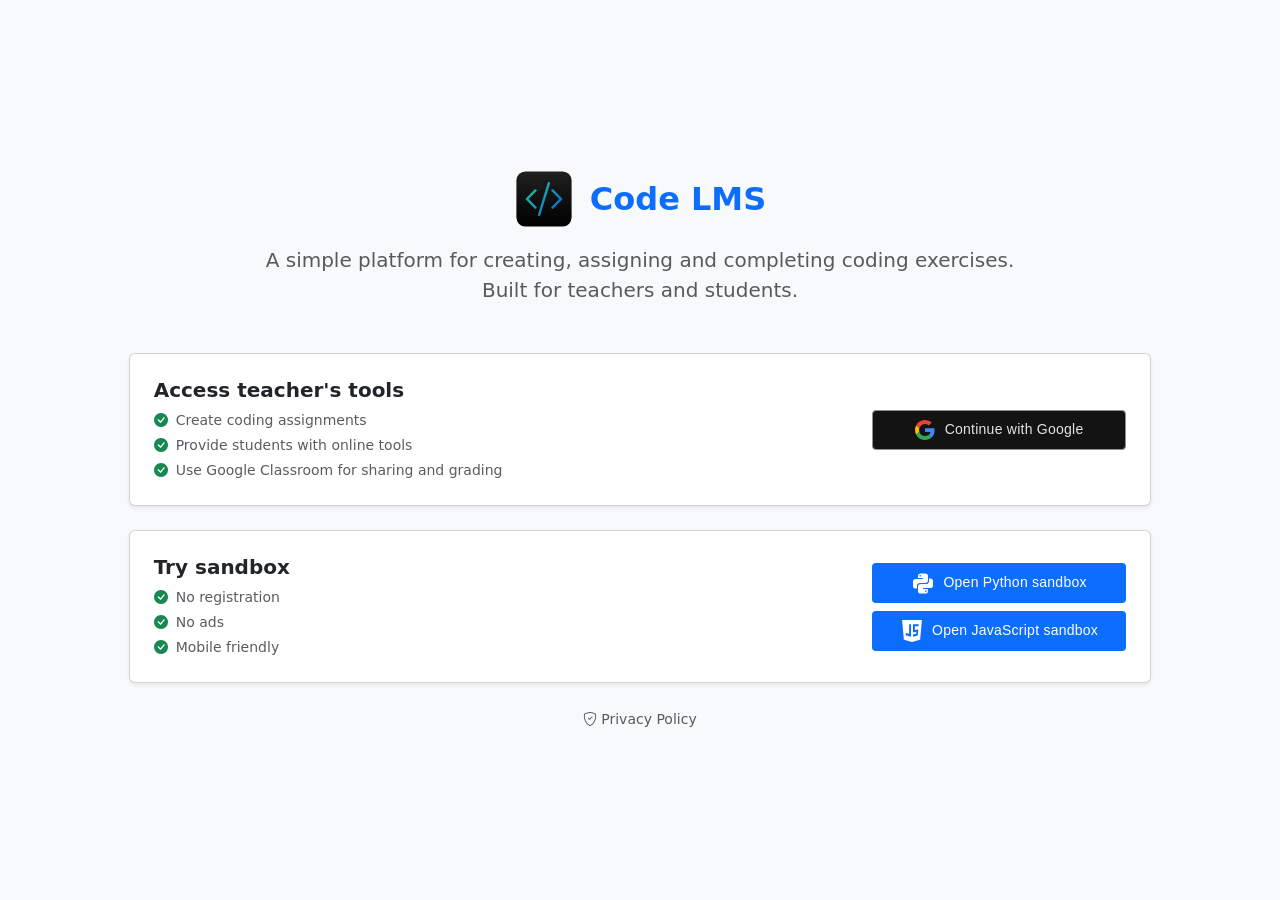
==== commit a32f74a8: "Updates" ====
--- a/index.html
+++ b/index.html
@@ -17,10 +17,10 @@
     <!-- TODO maybe move this to more appropriate place -->
     <script>navigator.serviceWorker.register("/mock-content-service-worker.js");</script>
     
-    <title>Code LMS - Learning Management System</title>
+    <title>Code LMS</title>
     <!-- The following is needed to give Google Classroom a hint about page title, when auth is not completed (when link is attached as coursework material). -->
     <script>(function() { const name = new URLSearchParams(location.hash.split('?')[1] ?? '').get('name'); if (name) document.title = name; })();</script>
-    <script type="module" crossorigin src="/assets/main-e_H7642o.js"></script>
+    <script type="module" crossorigin src="/assets/main-uHAngO7s.js"></script>
     <link rel="modulepreload" crossorigin href="/assets/_commonjsHelpers-C5lxYuLu.js">
     <link rel="stylesheet" crossorigin href="/assets/main-dGFo1m13.css">
   </head>
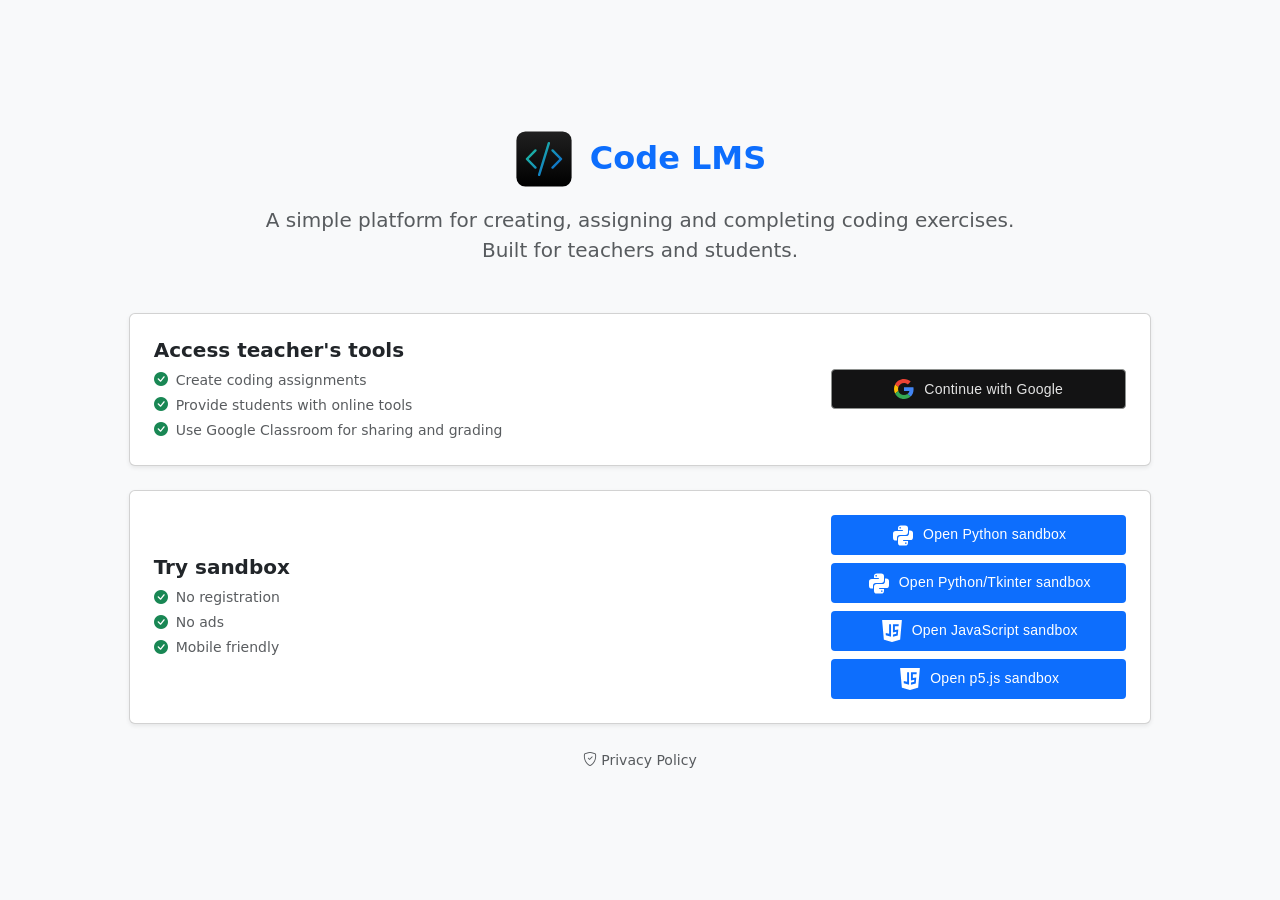
==== commit 7292f16b: "Updates" ====
--- a/index.html
+++ b/index.html
@@ -1,31 +1,35 @@
-<!doctype html>
-<html lang="en" translate="no">
-  <head>
-    <meta charset="UTF-8" />
-    <meta name="viewport" content="width=device-width, initial-scale=1.0, interactive-widget=resizes-content, shrink-to-fit=no" />
-    <meta name="description" content="Code LMS - Learning Management System for coding education" />
-    <meta name="author" content="Code LMS" />
-    <meta name="theme-color" content="#0d6efd" />
-    
-    <!-- Translation prevention meta tags -->
-    <meta name="google" content="notranslate" />
-    <meta name="robots" content="notranslate" />
-    
-    
-    <link rel="icon" type="image/svg+xml" href="/icon.svg" />
-    
-    <!-- TODO maybe move this to more appropriate place -->
-    <script>navigator.serviceWorker.register("/mock-content-service-worker.js");</script>
-    
-    <title>Code LMS</title>
-    <!-- The following is needed to give Google Classroom a hint about page title, when auth is not completed (when link is attached as coursework material). -->
-    <script>(function() { const name = new URLSearchParams(location.hash.split('?')[1] ?? '').get('name'); if (name) document.title = name; })();</script>
-    <script type="module" crossorigin src="/assets/main-uHAngO7s.js"></script>
-    <link rel="modulepreload" crossorigin href="/assets/_commonjsHelpers-C5lxYuLu.js">
-    <link rel="stylesheet" crossorigin href="/assets/main-dGFo1m13.css">
-  </head>
-  <body>
-    <div id="app"></div>-
-  </body>
-</html>
+<!doctype html>
+<html lang="en" translate="no">
+  <head>
+    <meta charset="UTF-8" />
+    <meta name="viewport" content="width=device-width, initial-scale=1.0, interactive-widget=resizes-content, shrink-to-fit=no" />
+    <meta name="description" content="Code LMS - Learning Management System for coding education" />
+    <meta name="author" content="Code LMS" />
+    <meta name="theme-color" content="#0d6efd" />
+    
+    <!-- Translation prevention meta tags -->
+    <meta name="google" content="notranslate" />
+    <meta name="robots" content="notranslate" />
+    
+    
+    <link rel="icon" type="image/svg+xml" href="/icon.svg" />
+    
+    <!-- TODO maybe move this to more appropriate place -->
+    <script>navigator.serviceWorker.register("/mock-content-service-worker.js");</script>
+    
+    <title>Code LMS</title>
+    <!-- The following is needed to give Google Classroom a hint about page title, when auth is not completed (when link is attached as coursework material). -->
+    <script>(function() { const name = new URLSearchParams(location.hash.split('?')[1] ?? '').get('name'); if (name) document.title = name; })();</script>
+    <script type="module" crossorigin src="/assets/main-DyeycLmm.js"></script>
+    <link rel="modulepreload" crossorigin href="/assets/modulepreload-polyfill-B5Qt9EMX.js">
+    <link rel="stylesheet" crossorigin href="/assets/main-DIpCckqd.css">
+  </head>
+  <body>
+    <div id="app"></div>
+    <div id="reparenting-staging-area" style="display: none;">
+      <div id="tk-browser-root"/>
+    </div>
+    <div id="javascript-iframe-executor-container" style="display: none;">
+    </div>
+  </body>
+</html>
--- a/assets/main-DIpCckqd.css
+++ b/assets/main-DIpCckqd.css
@@ -0,0 +1 @@
+@charset "UTF-8";*{-webkit-font-smoothing:antialiased;-moz-osx-font-smoothing:grayscale}body{margin:0}.spinner-border-lg{width:2rem;height:2rem}:root,[data-bs-theme=light]{--bs-blue:#0d6efd;--bs-indigo:#6610f2;--bs-purple:#6f42c1;--bs-pink:#d63384;--bs-red:#dc3545;--bs-orange:#fd7e14;--bs-yellow:#ffc107;--bs-green:#198754;--bs-teal:#20c997;--bs-cyan:#0dcaf0;--bs-black:#000;--bs-white:#fff;--bs-gray:#6c757d;--bs-gray-dark:#343a40;--bs-gray-100:#f8f9fa;--bs-gray-200:#e9ecef;--bs-gray-300:#dee2e6;--bs-gray-400:#ced4da;--bs-gray-500:#adb5bd;--bs-gray-600:#6c757d;--bs-gray-700:#495057;--bs-gray-800:#343a40;--bs-gray-900:#212529;--bs-primary:#0d6efd;--bs-secondary:#6c757d;--bs-success:#198754;--bs-info:#0dcaf0;--bs-warning:#ffc107;--bs-danger:#dc3545;--bs-light:#f8f9fa;--bs-dark:#212529;--bs-primary-rgb:13,110,253;--bs-secondary-rgb:108,117,125;--bs-success-rgb:25,135,84;--bs-info-rgb:13,202,240;--bs-warning-rgb:255,193,7;--bs-danger-rgb:220,53,69;--bs-light-rgb:248,249,250;--bs-dark-rgb:33,37,41;--bs-primary-text-emphasis:#052c65;--bs-secondary-text-emphasis:#2b2f32;--bs-success-text-emphasis:#0a3622;--bs-info-text-emphasis:#055160;--bs-warning-text-emphasis:#664d03;--bs-danger-text-emphasis:#58151c;--bs-light-text-emphasis:#495057;--bs-dark-text-emphasis:#495057;--bs-primary-bg-subtle:#cfe2ff;--bs-secondary-bg-subtle:#e2e3e5;--bs-success-bg-subtle:#d1e7dd;--bs-info-bg-subtle:#cff4fc;--bs-warning-bg-subtle:#fff3cd;--bs-danger-bg-subtle:#f8d7da;--bs-light-bg-subtle:#fcfcfd;--bs-dark-bg-subtle:#ced4da;--bs-primary-border-subtle:#9ec5fe;--bs-secondary-border-subtle:#c4c8cb;--bs-success-border-subtle:#a3cfbb;--bs-info-border-subtle:#9eeaf9;--bs-warning-border-subtle:#ffe69c;--bs-danger-border-subtle:#f1aeb5;--bs-light-border-subtle:#e9ecef;--bs-dark-border-subtle:#adb5bd;--bs-white-rgb:255,255,255;--bs-black-rgb:0,0,0;--bs-font-sans-serif:system-ui,-apple-system,"Segoe UI",Roboto,"Helvetica Neue","Noto Sans","Liberation Sans",Arial,sans-serif,"Apple Color Emoji","Segoe UI Emoji","Segoe UI Symbol","Noto Color Emoji";--bs-font-monospace:SFMono-Regular,Menlo,Monaco,Consolas,"Liberation Mono","Courier New",monospace;--bs-gradient:linear-gradient(180deg, rgba(255, 255, 255, .15), rgba(255, 255, 255, 0));--bs-body-font-family:var(--bs-font-sans-serif);--bs-body-font-size:1rem;--bs-body-font-weight:400;--bs-body-line-height:1.5;--bs-body-color:#212529;--bs-body-color-rgb:33,37,41;--bs-body-bg:#fff;--bs-body-bg-rgb:255,255,255;--bs-emphasis-color:#000;--bs-emphasis-color-rgb:0,0,0;--bs-secondary-color:rgba(33, 37, 41, .75);--bs-secondary-color-rgb:33,37,41;--bs-secondary-bg:#e9ecef;--bs-secondary-bg-rgb:233,236,239;--bs-tertiary-color:rgba(33, 37, 41, .5);--bs-tertiary-color-rgb:33,37,41;--bs-tertiary-bg:#f8f9fa;--bs-tertiary-bg-rgb:248,249,250;--bs-heading-color:inherit;--bs-link-color:#0d6efd;--bs-link-color-rgb:13,110,253;--bs-link-decoration:underline;--bs-link-hover-color:#0a58ca;--bs-link-hover-color-rgb:10,88,202;--bs-code-color:#d63384;--bs-highlight-color:#212529;--bs-highlight-bg:#fff3cd;--bs-border-width:1px;--bs-border-style:solid;--bs-border-color:#dee2e6;--bs-border-color-translucent:rgba(0, 0, 0, .175);--bs-border-radius:.375rem;--bs-border-radius-sm:.25rem;--bs-border-radius-lg:.5rem;--bs-border-radius-xl:1rem;--bs-border-radius-xxl:2rem;--bs-border-radius-2xl:var(--bs-border-radius-xxl);--bs-border-radius-pill:50rem;--bs-box-shadow:0 .5rem 1rem rgba(0, 0, 0, .15);--bs-box-shadow-sm:0 .125rem .25rem rgba(0, 0, 0, .075);--bs-box-shadow-lg:0 1rem 3rem rgba(0, 0, 0, .175);--bs-box-shadow-inset:inset 0 1px 2px rgba(0, 0, 0, .075);--bs-focus-ring-width:.25rem;--bs-focus-ring-opacity:.25;--bs-focus-ring-color:rgba(13, 110, 253, .25);--bs-form-valid-color:#198754;--bs-form-valid-border-color:#198754;--bs-form-invalid-color:#dc3545;--bs-form-invalid-border-color:#dc3545}[data-bs-theme=dark]{color-scheme:dark;--bs-body-color:#dee2e6;--bs-body-color-rgb:222,226,230;--bs-body-bg:#212529;--bs-body-bg-rgb:33,37,41;--bs-emphasis-color:#fff;--bs-emphasis-color-rgb:255,255,255;--bs-secondary-color:rgba(222, 226, 230, .75);--bs-secondary-color-rgb:222,226,230;--bs-secondary-bg:#343a40;--bs-secondary-bg-rgb:52,58,64;--bs-tertiary-color:rgba(222, 226, 230, .5);--bs-tertiary-color-rgb:222,226,230;--bs-tertiary-bg:#2b3035;--bs-tertiary-bg-rgb:43,48,53;--bs-primary-text-emphasis:#6ea8fe;--bs-secondary-text-emphasis:#a7acb1;--bs-success-text-emphasis:#75b798;--bs-info-text-emphasis:#6edff6;--bs-warning-text-emphasis:#ffda6a;--bs-danger-text-emphasis:#ea868f;--bs-light-text-emphasis:#f8f9fa;--bs-dark-text-emphasis:#dee2e6;--bs-primary-bg-subtle:#031633;--bs-secondary-bg-subtle:#161719;--bs-success-bg-subtle:#051b11;--bs-info-bg-subtle:#032830;--bs-warning-bg-subtle:#332701;--bs-danger-bg-subtle:#2c0b0e;--bs-light-bg-subtle:#343a40;--bs-dark-bg-subtle:#1a1d20;--bs-primary-border-subtle:#084298;--bs-secondary-border-subtle:#41464b;--bs-success-border-subtle:#0f5132;--bs-info-border-subtle:#087990;--bs-warning-border-subtle:#997404;--bs-danger-border-subtle:#842029;--bs-light-border-subtle:#495057;--bs-dark-border-subtle:#343a40;--bs-heading-color:inherit;--bs-link-color:#6ea8fe;--bs-link-hover-color:#8bb9fe;--bs-link-color-rgb:110,168,254;--bs-link-hover-color-rgb:139,185,254;--bs-code-color:#e685b5;--bs-highlight-color:#dee2e6;--bs-highlight-bg:#664d03;--bs-border-color:#495057;--bs-border-color-translucent:rgba(255, 255, 255, .15);--bs-form-valid-color:#75b798;--bs-form-valid-border-color:#75b798;--bs-form-invalid-color:#ea868f;--bs-form-invalid-border-color:#ea868f}*,:after,:before{box-sizing:border-box}@media(prefers-reduced-motion:no-preference){:root{scroll-behavior:smooth}}body{margin:0;font-family:var(--bs-body-font-family);font-size:var(--bs-body-font-size);font-weight:var(--bs-body-font-weight);line-height:var(--bs-body-line-height);color:var(--bs-body-color);text-align:var(--bs-body-text-align);background-color:var(--bs-body-bg);-webkit-text-size-adjust:100%;-webkit-tap-highlight-color:transparent}hr{margin:1rem 0;color:inherit;border:0;border-top:var(--bs-border-width) solid;opacity:.25}.h1,.h2,.h3,.h4,.h5,.h6,h1,h2,h3,h4,h5,h6{margin-top:0;margin-bottom:.5rem;font-weight:500;line-height:1.2;color:var(--bs-heading-color)}.h1,h1{font-size:calc(1.375rem + 1.5vw)}@media(min-width:1200px){.h1,h1{font-size:2.5rem}}.h2,h2{font-size:calc(1.325rem + .9vw)}@media(min-width:1200px){.h2,h2{font-size:2rem}}.h3,h3{font-size:calc(1.3rem + .6vw)}@media(min-width:1200px){.h3,h3{font-size:1.75rem}}.h4,h4{font-size:calc(1.275rem + .3vw)}@media(min-width:1200px){.h4,h4{font-size:1.5rem}}.h5,h5{font-size:1.25rem}.h6,h6{font-size:1rem}p{margin-top:0;margin-bottom:1rem}abbr[title]{-webkit-text-decoration:underline dotted;text-decoration:underline dotted;cursor:help;-webkit-text-decoration-skip-ink:none;text-decoration-skip-ink:none}address{margin-bottom:1rem;font-style:normal;line-height:inherit}ol,ul{padding-left:2rem}dl,ol,ul{margin-top:0;margin-bottom:1rem}ol ol,ol ul,ul ol,ul ul{margin-bottom:0}dt{font-weight:700}dd{margin-bottom:.5rem;margin-left:0}blockquote{margin:0 0 1rem}b,strong{font-weight:bolder}.small,small{font-size:.875em}.mark,mark{padding:.1875em;color:var(--bs-highlight-color);background-color:var(--bs-highlight-bg)}sub,sup{position:relative;font-size:.75em;line-height:0;vertical-align:baseline}sub{bottom:-.25em}sup{top:-.5em}a{color:rgba(var(--bs-link-color-rgb),var(--bs-link-opacity,1));text-decoration:underline}a:hover{--bs-link-color-rgb:var(--bs-link-hover-color-rgb)}a:not([href]):not([class]),a:not([href]):not([class]):hover{color:inherit;text-decoration:none}code,kbd,pre,samp{font-family:var(--bs-font-monospace);font-size:1em}pre{display:block;margin-top:0;margin-bottom:1rem;overflow:auto;font-size:.875em}pre code{font-size:inherit;color:inherit;word-break:normal}code{font-size:.875em;color:var(--bs-code-color);word-wrap:break-word}a>code{color:inherit}kbd{padding:.1875rem .375rem;font-size:.875em;color:var(--bs-body-bg);background-color:var(--bs-body-color);border-radius:.25rem}kbd kbd{padding:0;font-size:1em}figure{margin:0 0 1rem}img,svg{vertical-align:middle}table{caption-side:bottom;border-collapse:collapse}caption{padding-top:.5rem;padding-bottom:.5rem;color:var(--bs-secondary-color);text-align:left}th{text-align:inherit;text-align:-webkit-match-parent}tbody,td,tfoot,th,thead,tr{border-color:inherit;border-style:solid;border-width:0}label{display:inline-block}button{border-radius:0}button:focus:not(:focus-visible){outline:0}button,input,optgroup,select,textarea{margin:0;font-family:inherit;font-size:inherit;line-height:inherit}button,select{text-transform:none}[role=button]{cursor:pointer}select{word-wrap:normal}select:disabled{opacity:1}[list]:not([type=date]):not([type=datetime-local]):not([type=month]):not([type=week]):not([type=time])::-webkit-calendar-picker-indicator{display:none!important}[type=button],[type=reset],[type=submit],button{-webkit-appearance:button}[type=button]:not(:disabled),[type=reset]:not(:disabled),[type=submit]:not(:disabled),button:not(:disabled){cursor:pointer}::-moz-focus-inner{padding:0;border-style:none}textarea{resize:vertical}fieldset{min-width:0;padding:0;margin:0;border:0}legend{float:left;width:100%;padding:0;margin-bottom:.5rem;line-height:inherit;font-size:calc(1.275rem + .3vw)}@media(min-width:1200px){legend{font-size:1.5rem}}legend+*{clear:left}::-webkit-datetime-edit-day-field,::-webkit-datetime-edit-fields-wrapper,::-webkit-datetime-edit-hour-field,::-webkit-datetime-edit-minute,::-webkit-datetime-edit-month-field,::-webkit-datetime-edit-text,::-webkit-datetime-edit-year-field{padding:0}::-webkit-inner-spin-button{height:auto}[type=search]{-webkit-appearance:textfield;outline-offset:-2px}[type=search]::-webkit-search-cancel-button{cursor:pointer;filter:grayscale(1)}::-webkit-search-decoration{-webkit-appearance:none}::-webkit-color-swatch-wrapper{padding:0}::-webkit-file-upload-button{font:inherit;-webkit-appearance:button}::file-selector-button{font:inherit;-webkit-appearance:button}output{display:inline-block}iframe{border:0}summary{display:list-item;cursor:pointer}progress{vertical-align:baseline}[hidden]{display:none!important}.lead{font-size:1.25rem;font-weight:300}.display-1{font-weight:300;line-height:1.2;font-size:calc(1.625rem + 4.5vw)}@media(min-width:1200px){.display-1{font-size:5rem}}.display-2{font-weight:300;line-height:1.2;font-size:calc(1.575rem + 3.9vw)}@media(min-width:1200px){.display-2{font-size:4.5rem}}.display-3{font-weight:300;line-height:1.2;font-size:calc(1.525rem + 3.3vw)}@media(min-width:1200px){.display-3{font-size:4rem}}.display-4{font-weight:300;line-height:1.2;font-size:calc(1.475rem + 2.7vw)}@media(min-width:1200px){.display-4{font-size:3.5rem}}.display-5{font-weight:300;line-height:1.2;font-size:calc(1.425rem + 2.1vw)}@media(min-width:1200px){.display-5{font-size:3rem}}.display-6{font-weight:300;line-height:1.2;font-size:calc(1.375rem + 1.5vw)}@media(min-width:1200px){.display-6{font-size:2.5rem}}.list-unstyled,.list-inline{padding-left:0;list-style:none}.list-inline-item{display:inline-block}.list-inline-item:not(:last-child){margin-right:.5rem}.initialism{font-size:.875em;text-transform:uppercase}.blockquote{margin-bottom:1rem;font-size:1.25rem}.blockquote>:last-child{margin-bottom:0}.blockquote-footer{margin-top:-1rem;margin-bottom:1rem;font-size:.875em;color:#6c757d}.blockquote-footer:before{content:"— "}.img-fluid{max-width:100%;height:auto}.img-thumbnail{padding:.25rem;background-color:var(--bs-body-bg);border:var(--bs-border-width) solid var(--bs-border-color);border-radius:var(--bs-border-radius);max-width:100%;height:auto}.figure{display:inline-block}.figure-img{margin-bottom:.5rem;line-height:1}.figure-caption{font-size:.875em;color:var(--bs-secondary-color)}.container,.container-fluid,.container-lg,.container-md,.container-sm,.container-xl,.container-xxl{--bs-gutter-x:1.5rem;--bs-gutter-y:0;width:100%;padding-right:calc(var(--bs-gutter-x) * .5);padding-left:calc(var(--bs-gutter-x) * .5);margin-right:auto;margin-left:auto}@media(min-width:576px){.container,.container-sm{max-width:540px}}@media(min-width:768px){.container,.container-md,.container-sm{max-width:720px}}@media(min-width:992px){.container,.container-lg,.container-md,.container-sm{max-width:960px}}@media(min-width:1200px){.container,.container-lg,.container-md,.container-sm,.container-xl{max-width:1140px}}@media(min-width:1400px){.container,.container-lg,.container-md,.container-sm,.container-xl,.container-xxl{max-width:1320px}}:root{--bs-breakpoint-xs:0;--bs-breakpoint-sm:576px;--bs-breakpoint-md:768px;--bs-breakpoint-lg:992px;--bs-breakpoint-xl:1200px;--bs-breakpoint-xxl:1400px}.row{--bs-gutter-x:1.5rem;--bs-gutter-y:0;display:flex;flex-wrap:wrap;margin-top:calc(-1 * var(--bs-gutter-y));margin-right:calc(-.5 * var(--bs-gutter-x));margin-left:calc(-.5 * var(--bs-gutter-x))}.row>*{flex-shrink:0;width:100%;max-width:100%;padding-right:calc(var(--bs-gutter-x) * .5);padding-left:calc(var(--bs-gutter-x) * .5);margin-top:var(--bs-gutter-y)}.col{flex:1 0 0}.row-cols-auto>*{flex:0 0 auto;width:auto}.row-cols-1>*{flex:0 0 auto;width:100%}.row-cols-2>*{flex:0 0 auto;width:50%}.row-cols-3>*{flex:0 0 auto;width:33.33333333%}.row-cols-4>*{flex:0 0 auto;width:25%}.row-cols-5>*{flex:0 0 auto;width:20%}.row-cols-6>*{flex:0 0 auto;width:16.66666667%}.col-auto{flex:0 0 auto;width:auto}.col-1{flex:0 0 auto;width:8.33333333%}.col-2{flex:0 0 auto;width:16.66666667%}.col-3{flex:0 0 auto;width:25%}.col-4{flex:0 0 auto;width:33.33333333%}.col-5{flex:0 0 auto;width:41.66666667%}.col-6{flex:0 0 auto;width:50%}.col-7{flex:0 0 auto;width:58.33333333%}.col-8{flex:0 0 auto;width:66.66666667%}.col-9{flex:0 0 auto;width:75%}.col-10{flex:0 0 auto;width:83.33333333%}.col-11{flex:0 0 auto;width:91.66666667%}.col-12{flex:0 0 auto;width:100%}.offset-1{margin-left:8.33333333%}.offset-2{margin-left:16.66666667%}.offset-3{margin-left:25%}.offset-4{margin-left:33.33333333%}.offset-5{margin-left:41.66666667%}.offset-6{margin-left:50%}.offset-7{margin-left:58.33333333%}.offset-8{margin-left:66.66666667%}.offset-9{margin-left:75%}.offset-10{margin-left:83.33333333%}.offset-11{margin-left:91.66666667%}.g-0,.gx-0{--bs-gutter-x:0}.g-0,.gy-0{--bs-gutter-y:0}.g-1,.gx-1{--bs-gutter-x:.25rem}.g-1,.gy-1{--bs-gutter-y:.25rem}.g-2,.gx-2{--bs-gutter-x:.5rem}.g-2,.gy-2{--bs-gutter-y:.5rem}.g-3,.gx-3{--bs-gutter-x:1rem}.g-3,.gy-3{--bs-gutter-y:1rem}.g-4,.gx-4{--bs-gutter-x:1.5rem}.g-4,.gy-4{--bs-gutter-y:1.5rem}.g-5,.gx-5{--bs-gutter-x:3rem}.g-5,.gy-5{--bs-gutter-y:3rem}@media(min-width:576px){.col-sm{flex:1 0 0}.row-cols-sm-auto>*{flex:0 0 auto;width:auto}.row-cols-sm-1>*{flex:0 0 auto;width:100%}.row-cols-sm-2>*{flex:0 0 auto;width:50%}.row-cols-sm-3>*{flex:0 0 auto;width:33.33333333%}.row-cols-sm-4>*{flex:0 0 auto;width:25%}.row-cols-sm-5>*{flex:0 0 auto;width:20%}.row-cols-sm-6>*{flex:0 0 auto;width:16.66666667%}.col-sm-auto{flex:0 0 auto;width:auto}.col-sm-1{flex:0 0 auto;width:8.33333333%}.col-sm-2{flex:0 0 auto;width:16.66666667%}.col-sm-3{flex:0 0 auto;width:25%}.col-sm-4{flex:0 0 auto;width:33.33333333%}.col-sm-5{flex:0 0 auto;width:41.66666667%}.col-sm-6{flex:0 0 auto;width:50%}.col-sm-7{flex:0 0 auto;width:58.33333333%}.col-sm-8{flex:0 0 auto;width:66.66666667%}.col-sm-9{flex:0 0 auto;width:75%}.col-sm-10{flex:0 0 auto;width:83.33333333%}.col-sm-11{flex:0 0 auto;width:91.66666667%}.col-sm-12{flex:0 0 auto;width:100%}.offset-sm-0{margin-left:0}.offset-sm-1{margin-left:8.33333333%}.offset-sm-2{margin-left:16.66666667%}.offset-sm-3{margin-left:25%}.offset-sm-4{margin-left:33.33333333%}.offset-sm-5{margin-left:41.66666667%}.offset-sm-6{margin-left:50%}.offset-sm-7{margin-left:58.33333333%}.offset-sm-8{margin-left:66.66666667%}.offset-sm-9{margin-left:75%}.offset-sm-10{margin-left:83.33333333%}.offset-sm-11{margin-left:91.66666667%}.g-sm-0,.gx-sm-0{--bs-gutter-x:0}.g-sm-0,.gy-sm-0{--bs-gutter-y:0}.g-sm-1,.gx-sm-1{--bs-gutter-x:.25rem}.g-sm-1,.gy-sm-1{--bs-gutter-y:.25rem}.g-sm-2,.gx-sm-2{--bs-gutter-x:.5rem}.g-sm-2,.gy-sm-2{--bs-gutter-y:.5rem}.g-sm-3,.gx-sm-3{--bs-gutter-x:1rem}.g-sm-3,.gy-sm-3{--bs-gutter-y:1rem}.g-sm-4,.gx-sm-4{--bs-gutter-x:1.5rem}.g-sm-4,.gy-sm-4{--bs-gutter-y:1.5rem}.g-sm-5,.gx-sm-5{--bs-gutter-x:3rem}.g-sm-5,.gy-sm-5{--bs-gutter-y:3rem}}@media(min-width:768px){.col-md{flex:1 0 0}.row-cols-md-auto>*{flex:0 0 auto;width:auto}.row-cols-md-1>*{flex:0 0 auto;width:100%}.row-cols-md-2>*{flex:0 0 auto;width:50%}.row-cols-md-3>*{flex:0 0 auto;width:33.33333333%}.row-cols-md-4>*{flex:0 0 auto;width:25%}.row-cols-md-5>*{flex:0 0 auto;width:20%}.row-cols-md-6>*{flex:0 0 auto;width:16.66666667%}.col-md-auto{flex:0 0 auto;width:auto}.col-md-1{flex:0 0 auto;width:8.33333333%}.col-md-2{flex:0 0 auto;width:16.66666667%}.col-md-3{flex:0 0 auto;width:25%}.col-md-4{flex:0 0 auto;width:33.33333333%}.col-md-5{flex:0 0 auto;width:41.66666667%}.col-md-6{flex:0 0 auto;width:50%}.col-md-7{flex:0 0 auto;width:58.33333333%}.col-md-8{flex:0 0 auto;width:66.66666667%}.col-md-9{flex:0 0 auto;width:75%}.col-md-10{flex:0 0 auto;width:83.33333333%}.col-md-11{flex:0 0 auto;width:91.66666667%}.col-md-12{flex:0 0 auto;width:100%}.offset-md-0{margin-left:0}.offset-md-1{margin-left:8.33333333%}.offset-md-2{margin-left:16.66666667%}.offset-md-3{margin-left:25%}.offset-md-4{margin-left:33.33333333%}.offset-md-5{margin-left:41.66666667%}.offset-md-6{margin-left:50%}.offset-md-7{margin-left:58.33333333%}.offset-md-8{margin-left:66.66666667%}.offset-md-9{margin-left:75%}.offset-md-10{margin-left:83.33333333%}.offset-md-11{margin-left:91.66666667%}.g-md-0,.gx-md-0{--bs-gutter-x:0}.g-md-0,.gy-md-0{--bs-gutter-y:0}.g-md-1,.gx-md-1{--bs-gutter-x:.25rem}.g-md-1,.gy-md-1{--bs-gutter-y:.25rem}.g-md-2,.gx-md-2{--bs-gutter-x:.5rem}.g-md-2,.gy-md-2{--bs-gutter-y:.5rem}.g-md-3,.gx-md-3{--bs-gutter-x:1rem}.g-md-3,.gy-md-3{--bs-gutter-y:1rem}.g-md-4,.gx-md-4{--bs-gutter-x:1.5rem}.g-md-4,.gy-md-4{--bs-gutter-y:1.5rem}.g-md-5,.gx-md-5{--bs-gutter-x:3rem}.g-md-5,.gy-md-5{--bs-gutter-y:3rem}}@media(min-width:992px){.col-lg{flex:1 0 0}.row-cols-lg-auto>*{flex:0 0 auto;width:auto}.row-cols-lg-1>*{flex:0 0 auto;width:100%}.row-cols-lg-2>*{flex:0 0 auto;width:50%}.row-cols-lg-3>*{flex:0 0 auto;width:33.33333333%}.row-cols-lg-4>*{flex:0 0 auto;width:25%}.row-cols-lg-5>*{flex:0 0 auto;width:20%}.row-cols-lg-6>*{flex:0 0 auto;width:16.66666667%}.col-lg-auto{flex:0 0 auto;width:auto}.col-lg-1{flex:0 0 auto;width:8.33333333%}.col-lg-2{flex:0 0 auto;width:16.66666667%}.col-lg-3{flex:0 0 auto;width:25%}.col-lg-4{flex:0 0 auto;width:33.33333333%}.col-lg-5{flex:0 0 auto;width:41.66666667%}.col-lg-6{flex:0 0 auto;width:50%}.col-lg-7{flex:0 0 auto;width:58.33333333%}.col-lg-8{flex:0 0 auto;width:66.66666667%}.col-lg-9{flex:0 0 auto;width:75%}.col-lg-10{flex:0 0 auto;width:83.33333333%}.col-lg-11{flex:0 0 auto;width:91.66666667%}.col-lg-12{flex:0 0 auto;width:100%}.offset-lg-0{margin-left:0}.offset-lg-1{margin-left:8.33333333%}.offset-lg-2{margin-left:16.66666667%}.offset-lg-3{margin-left:25%}.offset-lg-4{margin-left:33.33333333%}.offset-lg-5{margin-left:41.66666667%}.offset-lg-6{margin-left:50%}.offset-lg-7{margin-left:58.33333333%}.offset-lg-8{margin-left:66.66666667%}.offset-lg-9{margin-left:75%}.offset-lg-10{margin-left:83.33333333%}.offset-lg-11{margin-left:91.66666667%}.g-lg-0,.gx-lg-0{--bs-gutter-x:0}.g-lg-0,.gy-lg-0{--bs-gutter-y:0}.g-lg-1,.gx-lg-1{--bs-gutter-x:.25rem}.g-lg-1,.gy-lg-1{--bs-gutter-y:.25rem}.g-lg-2,.gx-lg-2{--bs-gutter-x:.5rem}.g-lg-2,.gy-lg-2{--bs-gutter-y:.5rem}.g-lg-3,.gx-lg-3{--bs-gutter-x:1rem}.g-lg-3,.gy-lg-3{--bs-gutter-y:1rem}.g-lg-4,.gx-lg-4{--bs-gutter-x:1.5rem}.g-lg-4,.gy-lg-4{--bs-gutter-y:1.5rem}.g-lg-5,.gx-lg-5{--bs-gutter-x:3rem}.g-lg-5,.gy-lg-5{--bs-gutter-y:3rem}}@media(min-width:1200px){.col-xl{flex:1 0 0}.row-cols-xl-auto>*{flex:0 0 auto;width:auto}.row-cols-xl-1>*{flex:0 0 auto;width:100%}.row-cols-xl-2>*{flex:0 0 auto;width:50%}.row-cols-xl-3>*{flex:0 0 auto;width:33.33333333%}.row-cols-xl-4>*{flex:0 0 auto;width:25%}.row-cols-xl-5>*{flex:0 0 auto;width:20%}.row-cols-xl-6>*{flex:0 0 auto;width:16.66666667%}.col-xl-auto{flex:0 0 auto;width:auto}.col-xl-1{flex:0 0 auto;width:8.33333333%}.col-xl-2{flex:0 0 auto;width:16.66666667%}.col-xl-3{flex:0 0 auto;width:25%}.col-xl-4{flex:0 0 auto;width:33.33333333%}.col-xl-5{flex:0 0 auto;width:41.66666667%}.col-xl-6{flex:0 0 auto;width:50%}.col-xl-7{flex:0 0 auto;width:58.33333333%}.col-xl-8{flex:0 0 auto;width:66.66666667%}.col-xl-9{flex:0 0 auto;width:75%}.col-xl-10{flex:0 0 auto;width:83.33333333%}.col-xl-11{flex:0 0 auto;width:91.66666667%}.col-xl-12{flex:0 0 auto;width:100%}.offset-xl-0{margin-left:0}.offset-xl-1{margin-left:8.33333333%}.offset-xl-2{margin-left:16.66666667%}.offset-xl-3{margin-left:25%}.offset-xl-4{margin-left:33.33333333%}.offset-xl-5{margin-left:41.66666667%}.offset-xl-6{margin-left:50%}.offset-xl-7{margin-left:58.33333333%}.offset-xl-8{margin-left:66.66666667%}.offset-xl-9{margin-left:75%}.offset-xl-10{margin-left:83.33333333%}.offset-xl-11{margin-left:91.66666667%}.g-xl-0,.gx-xl-0{--bs-gutter-x:0}.g-xl-0,.gy-xl-0{--bs-gutter-y:0}.g-xl-1,.gx-xl-1{--bs-gutter-x:.25rem}.g-xl-1,.gy-xl-1{--bs-gutter-y:.25rem}.g-xl-2,.gx-xl-2{--bs-gutter-x:.5rem}.g-xl-2,.gy-xl-2{--bs-gutter-y:.5rem}.g-xl-3,.gx-xl-3{--bs-gutter-x:1rem}.g-xl-3,.gy-xl-3{--bs-gutter-y:1rem}.g-xl-4,.gx-xl-4{--bs-gutter-x:1.5rem}.g-xl-4,.gy-xl-4{--bs-gutter-y:1.5rem}.g-xl-5,.gx-xl-5{--bs-gutter-x:3rem}.g-xl-5,.gy-xl-5{--bs-gutter-y:3rem}}@media(min-width:1400px){.col-xxl{flex:1 0 0}.row-cols-xxl-auto>*{flex:0 0 auto;width:auto}.row-cols-xxl-1>*{flex:0 0 auto;width:100%}.row-cols-xxl-2>*{flex:0 0 auto;width:50%}.row-cols-xxl-3>*{flex:0 0 auto;width:33.33333333%}.row-cols-xxl-4>*{flex:0 0 auto;width:25%}.row-cols-xxl-5>*{flex:0 0 auto;width:20%}.row-cols-xxl-6>*{flex:0 0 auto;width:16.66666667%}.col-xxl-auto{flex:0 0 auto;width:auto}.col-xxl-1{flex:0 0 auto;width:8.33333333%}.col-xxl-2{flex:0 0 auto;width:16.66666667%}.col-xxl-3{flex:0 0 auto;width:25%}.col-xxl-4{flex:0 0 auto;width:33.33333333%}.col-xxl-5{flex:0 0 auto;width:41.66666667%}.col-xxl-6{flex:0 0 auto;width:50%}.col-xxl-7{flex:0 0 auto;width:58.33333333%}.col-xxl-8{flex:0 0 auto;width:66.66666667%}.col-xxl-9{flex:0 0 auto;width:75%}.col-xxl-10{flex:0 0 auto;width:83.33333333%}.col-xxl-11{flex:0 0 auto;width:91.66666667%}.col-xxl-12{flex:0 0 auto;width:100%}.offset-xxl-0{margin-left:0}.offset-xxl-1{margin-left:8.33333333%}.offset-xxl-2{margin-left:16.66666667%}.offset-xxl-3{margin-left:25%}.offset-xxl-4{margin-left:33.33333333%}.offset-xxl-5{margin-left:41.66666667%}.offset-xxl-6{margin-left:50%}.offset-xxl-7{margin-left:58.33333333%}.offset-xxl-8{margin-left:66.66666667%}.offset-xxl-9{margin-left:75%}.offset-xxl-10{margin-left:83.33333333%}.offset-xxl-11{margin-left:91.66666667%}.g-xxl-0,.gx-xxl-0{--bs-gutter-x:0}.g-xxl-0,.gy-xxl-0{--bs-gutter-y:0}.g-xxl-1,.gx-xxl-1{--bs-gutter-x:.25rem}.g-xxl-1,.gy-xxl-1{--bs-gutter-y:.25rem}.g-xxl-2,.gx-xxl-2{--bs-gutter-x:.5rem}.g-xxl-2,.gy-xxl-2{--bs-gutter-y:.5rem}.g-xxl-3,.gx-xxl-3{--bs-gutter-x:1rem}.g-xxl-3,.gy-xxl-3{--bs-gutter-y:1rem}.g-xxl-4,.gx-xxl-4{--bs-gutter-x:1.5rem}.g-xxl-4,.gy-xxl-4{--bs-gutter-y:1.5rem}.g-xxl-5,.gx-xxl-5{--bs-gutter-x:3rem}.g-xxl-5,.gy-xxl-5{--bs-gutter-y:3rem}}.table{--bs-table-color-type:initial;--bs-table-bg-type:initial;--bs-table-color-state:initial;--bs-table-bg-state:initial;--bs-table-color:var(--bs-emphasis-color);--bs-table-bg:var(--bs-body-bg);--bs-table-border-color:var(--bs-border-color);--bs-table-accent-bg:transparent;--bs-table-striped-color:var(--bs-emphasis-color);--bs-table-striped-bg:rgba(var(--bs-emphasis-color-rgb), .05);--bs-table-active-color:var(--bs-emphasis-color);--bs-table-active-bg:rgba(var(--bs-emphasis-color-rgb), .1);--bs-table-hover-color:var(--bs-emphasis-color);--bs-table-hover-bg:rgba(var(--bs-emphasis-color-rgb), .075);width:100%;margin-bottom:1rem;vertical-align:top;border-color:var(--bs-table-border-color)}.table>:not(caption)>*>*{padding:.5rem;color:var(--bs-table-color-state,var(--bs-table-color-type,var(--bs-table-color)));background-color:var(--bs-table-bg);border-bottom-width:var(--bs-border-width);box-shadow:inset 0 0 0 9999px var(--bs-table-bg-state,var(--bs-table-bg-type,var(--bs-table-accent-bg)))}.table>tbody{vertical-align:inherit}.table>thead{vertical-align:bottom}.table-group-divider{border-top:calc(var(--bs-border-width) * 2) solid currentcolor}.caption-top{caption-side:top}.table-sm>:not(caption)>*>*{padding:.25rem}.table-bordered>:not(caption)>*{border-width:var(--bs-border-width) 0}.table-bordered>:not(caption)>*>*{border-width:0 var(--bs-border-width)}.table-borderless>:not(caption)>*>*{border-bottom-width:0}.table-borderless>:not(:first-child){border-top-width:0}.table-striped>tbody>tr:nth-of-type(odd)>*{--bs-table-color-type:var(--bs-table-striped-color);--bs-table-bg-type:var(--bs-table-striped-bg)}.table-striped-columns>:not(caption)>tr>:nth-child(2n){--bs-table-color-type:var(--bs-table-striped-color);--bs-table-bg-type:var(--bs-table-striped-bg)}.table-active{--bs-table-color-state:var(--bs-table-active-color);--bs-table-bg-state:var(--bs-table-active-bg)}.table-hover>tbody>tr:hover>*{--bs-table-color-state:var(--bs-table-hover-color);--bs-table-bg-state:var(--bs-table-hover-bg)}.table-primary{--bs-table-color:#000;--bs-table-bg:#cfe2ff;--bs-table-border-color:#a6b5cc;--bs-table-striped-bg:#c5d7f2;--bs-table-striped-color:#000;--bs-table-active-bg:#bacbe6;--bs-table-active-color:#000;--bs-table-hover-bg:#bfd1ec;--bs-table-hover-color:#000;color:var(--bs-table-color);border-color:var(--bs-table-border-color)}.table-secondary{--bs-table-color:#000;--bs-table-bg:#e2e3e5;--bs-table-border-color:#b5b6b7;--bs-table-striped-bg:#d7d8da;--bs-table-striped-color:#000;--bs-table-active-bg:#cbccce;--bs-table-active-color:#000;--bs-table-hover-bg:#d1d2d4;--bs-table-hover-color:#000;color:var(--bs-table-color);border-color:var(--bs-table-border-color)}.table-success{--bs-table-color:#000;--bs-table-bg:#d1e7dd;--bs-table-border-color:#a7b9b1;--bs-table-striped-bg:#c7dbd2;--bs-table-striped-color:#000;--bs-table-active-bg:#bcd0c7;--bs-table-active-color:#000;--bs-table-hover-bg:#c1d6cc;--bs-table-hover-color:#000;color:var(--bs-table-color);border-color:var(--bs-table-border-color)}.table-info{--bs-table-color:#000;--bs-table-bg:#cff4fc;--bs-table-border-color:#a6c3ca;--bs-table-striped-bg:#c5e8ef;--bs-table-striped-color:#000;--bs-table-active-bg:#badce3;--bs-table-active-color:#000;--bs-table-hover-bg:#bfe2e9;--bs-table-hover-color:#000;color:var(--bs-table-color);border-color:var(--bs-table-border-color)}.table-warning{--bs-table-color:#000;--bs-table-bg:#fff3cd;--bs-table-border-color:#ccc2a4;--bs-table-striped-bg:#f2e7c3;--bs-table-striped-color:#000;--bs-table-active-bg:#e6dbb9;--bs-table-active-color:#000;--bs-table-hover-bg:#ece1be;--bs-table-hover-color:#000;color:var(--bs-table-color);border-color:var(--bs-table-border-color)}.table-danger{--bs-table-color:#000;--bs-table-bg:#f8d7da;--bs-table-border-color:#c6acae;--bs-table-striped-bg:#eccccf;--bs-table-striped-color:#000;--bs-table-active-bg:#dfc2c4;--bs-table-active-color:#000;--bs-table-hover-bg:#e5c7ca;--bs-table-hover-color:#000;color:var(--bs-table-color);border-color:var(--bs-table-border-color)}.table-light{--bs-table-color:#000;--bs-table-bg:#f8f9fa;--bs-table-border-color:#c6c7c8;--bs-table-striped-bg:#ecedee;--bs-table-striped-color:#000;--bs-table-active-bg:#dfe0e1;--bs-table-active-color:#000;--bs-table-hover-bg:#e5e6e7;--bs-table-hover-color:#000;color:var(--bs-table-color);border-color:var(--bs-table-border-color)}.table-dark{--bs-table-color:#fff;--bs-table-bg:#212529;--bs-table-border-color:#4d5154;--bs-table-striped-bg:#2c3034;--bs-table-striped-color:#fff;--bs-table-active-bg:#373b3e;--bs-table-active-color:#fff;--bs-table-hover-bg:#323539;--bs-table-hover-color:#fff;color:var(--bs-table-color);border-color:var(--bs-table-border-color)}.table-responsive{overflow-x:auto;-webkit-overflow-scrolling:touch}@media(max-width:575.98px){.table-responsive-sm{overflow-x:auto;-webkit-overflow-scrolling:touch}}@media(max-width:767.98px){.table-responsive-md{overflow-x:auto;-webkit-overflow-scrolling:touch}}@media(max-width:991.98px){.table-responsive-lg{overflow-x:auto;-webkit-overflow-scrolling:touch}}@media(max-width:1199.98px){.table-responsive-xl{overflow-x:auto;-webkit-overflow-scrolling:touch}}@media(max-width:1399.98px){.table-responsive-xxl{overflow-x:auto;-webkit-overflow-scrolling:touch}}.form-label{margin-bottom:.5rem}.col-form-label{padding-top:calc(.375rem + var(--bs-border-width));padding-bottom:calc(.375rem + var(--bs-border-width));margin-bottom:0;font-size:inherit;line-height:1.5}.col-form-label-lg{padding-top:calc(.5rem + var(--bs-border-width));padding-bottom:calc(.5rem + var(--bs-border-width));font-size:1.25rem}.col-form-label-sm{padding-top:calc(.25rem + var(--bs-border-width));padding-bottom:calc(.25rem + var(--bs-border-width));font-size:.875rem}.form-text{margin-top:.25rem;font-size:.875em;color:var(--bs-secondary-color)}.form-control{display:block;width:100%;padding:.375rem .75rem;font-size:1rem;font-weight:400;line-height:1.5;color:var(--bs-body-color);-webkit-appearance:none;-moz-appearance:none;appearance:none;background-color:var(--bs-body-bg);background-clip:padding-box;border:var(--bs-border-width) solid var(--bs-border-color);border-radius:var(--bs-border-radius);transition:border-color .15s ease-in-out,box-shadow .15s ease-in-out}@media(prefers-reduced-motion:reduce){.form-control{transition:none}}.form-control[type=file]{overflow:hidden}.form-control[type=file]:not(:disabled):not([readonly]){cursor:pointer}.form-control:focus{color:var(--bs-body-color);background-color:var(--bs-body-bg);border-color:#86b7fe;outline:0;box-shadow:0 0 0 .25rem #0d6efd40}.form-control::-webkit-date-and-time-value{min-width:85px;height:1.5em;margin:0}.form-control::-webkit-datetime-edit{display:block;padding:0}.form-control::placeholder{color:var(--bs-secondary-color);opacity:1}.form-control:disabled{background-color:var(--bs-secondary-bg);opacity:1}.form-control::-webkit-file-upload-button{padding:.375rem .75rem;margin:-.375rem -.75rem;-webkit-margin-end:.75rem;margin-inline-end:.75rem;color:var(--bs-body-color);background-color:var(--bs-tertiary-bg);pointer-events:none;border-color:inherit;border-style:solid;border-width:0;border-inline-end-width:var(--bs-border-width);border-radius:0;-webkit-transition:color .15s ease-in-out,background-color .15s ease-in-out,border-color .15s ease-in-out,box-shadow .15s ease-in-out;transition:color .15s ease-in-out,background-color .15s ease-in-out,border-color .15s ease-in-out,box-shadow .15s ease-in-out}.form-control::file-selector-button{padding:.375rem .75rem;margin:-.375rem -.75rem;-webkit-margin-end:.75rem;margin-inline-end:.75rem;color:var(--bs-body-color);background-color:var(--bs-tertiary-bg);pointer-events:none;border-color:inherit;border-style:solid;border-width:0;border-inline-end-width:var(--bs-border-width);border-radius:0;transition:color .15s ease-in-out,background-color .15s ease-in-out,border-color .15s ease-in-out,box-shadow .15s ease-in-out}@media(prefers-reduced-motion:reduce){.form-control::-webkit-file-upload-button{-webkit-transition:none;transition:none}.form-control::file-selector-button{transition:none}}.form-control:hover:not(:disabled):not([readonly])::-webkit-file-upload-button{background-color:var(--bs-secondary-bg)}.form-control:hover:not(:disabled):not([readonly])::file-selector-button{background-color:var(--bs-secondary-bg)}.form-control-plaintext{display:block;width:100%;padding:.375rem 0;margin-bottom:0;line-height:1.5;color:var(--bs-body-color);background-color:transparent;border:solid transparent;border-width:var(--bs-border-width) 0}.form-control-plaintext:focus{outline:0}.form-control-plaintext.form-control-lg,.form-control-plaintext.form-control-sm{padding-right:0;padding-left:0}.form-control-sm{min-height:calc(1.5em + .5rem + calc(var(--bs-border-width) * 2));padding:.25rem .5rem;font-size:.875rem;border-radius:var(--bs-border-radius-sm)}.form-control-sm::-webkit-file-upload-button{padding:.25rem .5rem;margin:-.25rem -.5rem;-webkit-margin-end:.5rem;margin-inline-end:.5rem}.form-control-sm::file-selector-button{padding:.25rem .5rem;margin:-.25rem -.5rem;-webkit-margin-end:.5rem;margin-inline-end:.5rem}.form-control-lg{min-height:calc(1.5em + 1rem + calc(var(--bs-border-width) * 2));padding:.5rem 1rem;font-size:1.25rem;border-radius:var(--bs-border-radius-lg)}.form-control-lg::-webkit-file-upload-button{padding:.5rem 1rem;margin:-.5rem -1rem;-webkit-margin-end:1rem;margin-inline-end:1rem}.form-control-lg::file-selector-button{padding:.5rem 1rem;margin:-.5rem -1rem;-webkit-margin-end:1rem;margin-inline-end:1rem}textarea.form-control{min-height:calc(1.5em + .75rem + calc(var(--bs-border-width) * 2))}textarea.form-control-sm{min-height:calc(1.5em + .5rem + calc(var(--bs-border-width) * 2))}textarea.form-control-lg{min-height:calc(1.5em + 1rem + calc(var(--bs-border-width) * 2))}.form-control-color{width:3rem;height:calc(1.5em + .75rem + calc(var(--bs-border-width) * 2));padding:.375rem}.form-control-color:not(:disabled):not([readonly]){cursor:pointer}.form-control-color::-moz-color-swatch{border:0!important;border-radius:var(--bs-border-radius)}.form-control-color::-webkit-color-swatch{border:0!important;border-radius:var(--bs-border-radius)}.form-control-color.form-control-sm{height:calc(1.5em + .5rem + calc(var(--bs-border-width) * 2))}.form-control-color.form-control-lg{height:calc(1.5em + 1rem + calc(var(--bs-border-width) * 2))}.form-select{--bs-form-select-bg-img:url("data:image/svg+xml,%3csvg xmlns='http://www.w3.org/2000/svg' viewBox='0 0 16 16'%3e%3cpath fill='none' stroke='%23343a40' stroke-linecap='round' stroke-linejoin='round' stroke-width='2' d='m2 5 6 6 6-6'/%3e%3c/svg%3e");display:block;width:100%;padding:.375rem 2.25rem .375rem .75rem;font-size:1rem;font-weight:400;line-height:1.5;color:var(--bs-body-color);-webkit-appearance:none;-moz-appearance:none;appearance:none;background-color:var(--bs-body-bg);background-image:var(--bs-form-select-bg-img),var(--bs-form-select-bg-icon,none);background-repeat:no-repeat;background-position:right .75rem center;background-size:16px 12px;border:var(--bs-border-width) solid var(--bs-border-color);border-radius:var(--bs-border-radius);transition:border-color .15s ease-in-out,box-shadow .15s ease-in-out}@media(prefers-reduced-motion:reduce){.form-select{transition:none}}.form-select:focus{border-color:#86b7fe;outline:0;box-shadow:0 0 0 .25rem #0d6efd40}.form-select[multiple],.form-select[size]:not([size="1"]){padding-right:.75rem;background-image:none}.form-select:disabled{background-color:var(--bs-secondary-bg)}.form-select:-moz-focusring{color:transparent;text-shadow:0 0 0 var(--bs-body-color)}.form-select-sm{padding-top:.25rem;padding-bottom:.25rem;padding-left:.5rem;font-size:.875rem;border-radius:var(--bs-border-radius-sm)}.form-select-lg{padding-top:.5rem;padding-bottom:.5rem;padding-left:1rem;font-size:1.25rem;border-radius:var(--bs-border-radius-lg)}[data-bs-theme=dark] .form-select{--bs-form-select-bg-img:url("data:image/svg+xml,%3csvg xmlns='http://www.w3.org/2000/svg' viewBox='0 0 16 16'%3e%3cpath fill='none' stroke='%23dee2e6' stroke-linecap='round' stroke-linejoin='round' stroke-width='2' d='m2 5 6 6 6-6'/%3e%3c/svg%3e")}.form-check{display:block;min-height:1.5rem;padding-left:1.5em;margin-bottom:.125rem}.form-check .form-check-input{float:left;margin-left:-1.5em}.form-check-reverse{padding-right:1.5em;padding-left:0;text-align:right}.form-check-reverse .form-check-input{float:right;margin-right:-1.5em;margin-left:0}.form-check-input{--bs-form-check-bg:var(--bs-body-bg);flex-shrink:0;width:1em;height:1em;margin-top:.25em;vertical-align:top;-webkit-appearance:none;-moz-appearance:none;appearance:none;background-color:var(--bs-form-check-bg);background-image:var(--bs-form-check-bg-image);background-repeat:no-repeat;background-position:center;background-size:contain;border:var(--bs-border-width) solid var(--bs-border-color);-webkit-print-color-adjust:exact;color-adjust:exact;print-color-adjust:exact}.form-check-input[type=checkbox]{border-radius:.25em}.form-check-input[type=radio]{border-radius:50%}.form-check-input:active{filter:brightness(90%)}.form-check-input:focus{border-color:#86b7fe;outline:0;box-shadow:0 0 0 .25rem #0d6efd40}.form-check-input:checked{background-color:#0d6efd;border-color:#0d6efd}.form-check-input:checked[type=checkbox]{--bs-form-check-bg-image:url("data:image/svg+xml,%3csvg xmlns='http://www.w3.org/2000/svg' viewBox='0 0 20 20'%3e%3cpath fill='none' stroke='%23fff' stroke-linecap='round' stroke-linejoin='round' stroke-width='3' d='m6 10 3 3 6-6'/%3e%3c/svg%3e")}.form-check-input:checked[type=radio]{--bs-form-check-bg-image:url("data:image/svg+xml,%3csvg xmlns='http://www.w3.org/2000/svg' viewBox='-4 -4 8 8'%3e%3ccircle r='2' fill='%23fff'/%3e%3c/svg%3e")}.form-check-input[type=checkbox]:indeterminate{background-color:#0d6efd;border-color:#0d6efd;--bs-form-check-bg-image:url("data:image/svg+xml,%3csvg xmlns='http://www.w3.org/2000/svg' viewBox='0 0 20 20'%3e%3cpath fill='none' stroke='%23fff' stroke-linecap='round' stroke-linejoin='round' stroke-width='3' d='M6 10h8'/%3e%3c/svg%3e")}.form-check-input:disabled{pointer-events:none;filter:none;opacity:.5}.form-check-input:disabled~.form-check-label,.form-check-input[disabled]~.form-check-label{cursor:default;opacity:.5}.form-switch{padding-left:2.5em}.form-switch .form-check-input{--bs-form-switch-bg:url("data:image/svg+xml,%3csvg xmlns='http://www.w3.org/2000/svg' viewBox='-4 -4 8 8'%3e%3ccircle r='3' fill='rgba%280, 0, 0, 0.25%29'/%3e%3c/svg%3e");width:2em;margin-left:-2.5em;background-image:var(--bs-form-switch-bg);background-position:left center;border-radius:2em;transition:background-position .15s ease-in-out}@media(prefers-reduced-motion:reduce){.form-switch .form-check-input{transition:none}}.form-switch .form-check-input:focus{--bs-form-switch-bg:url("data:image/svg+xml,%3csvg xmlns='http://www.w3.org/2000/svg' viewBox='-4 -4 8 8'%3e%3ccircle r='3' fill='%2386b7fe'/%3e%3c/svg%3e")}.form-switch .form-check-input:checked{background-position:right center;--bs-form-switch-bg:url("data:image/svg+xml,%3csvg xmlns='http://www.w3.org/2000/svg' viewBox='-4 -4 8 8'%3e%3ccircle r='3' fill='%23fff'/%3e%3c/svg%3e")}.form-switch.form-check-reverse{padding-right:2.5em;padding-left:0}.form-switch.form-check-reverse .form-check-input{margin-right:-2.5em;margin-left:0}.form-check-inline{display:inline-block;margin-right:1rem}.btn-check{position:absolute;clip:rect(0,0,0,0);pointer-events:none}.btn-check:disabled+.btn,.btn-check[disabled]+.btn{pointer-events:none;filter:none;opacity:.65}[data-bs-theme=dark] .form-switch .form-check-input:not(:checked):not(:focus){--bs-form-switch-bg:url("data:image/svg+xml,%3csvg xmlns='http://www.w3.org/2000/svg' viewBox='-4 -4 8 8'%3e%3ccircle r='3' fill='rgba%28255, 255, 255, 0.25%29'/%3e%3c/svg%3e")}.form-range{width:100%;height:1.5rem;padding:0;-webkit-appearance:none;-moz-appearance:none;appearance:none;background-color:transparent}.form-range:focus{outline:0}.form-range:focus::-webkit-slider-thumb{box-shadow:0 0 0 1px #fff,0 0 0 .25rem #0d6efd40}.form-range:focus::-moz-range-thumb{box-shadow:0 0 0 1px #fff,0 0 0 .25rem #0d6efd40}.form-range::-moz-focus-outer{border:0}.form-range::-webkit-slider-thumb{width:1rem;height:1rem;margin-top:-.25rem;-webkit-appearance:none;appearance:none;background-color:#0d6efd;border:0;border-radius:1rem;-webkit-transition:background-color .15s ease-in-out,border-color .15s ease-in-out,box-shadow .15s ease-in-out;transition:background-color .15s ease-in-out,border-color .15s ease-in-out,box-shadow .15s ease-in-out}@media(prefers-reduced-motion:reduce){.form-range::-webkit-slider-thumb{-webkit-transition:none;transition:none}}.form-range::-webkit-slider-thumb:active{background-color:#b6d4fe}.form-range::-webkit-slider-runnable-track{width:100%;height:.5rem;color:transparent;cursor:pointer;background-color:var(--bs-secondary-bg);border-color:transparent;border-radius:1rem}.form-range::-moz-range-thumb{width:1rem;height:1rem;-moz-appearance:none;appearance:none;background-color:#0d6efd;border:0;border-radius:1rem;-moz-transition:background-color .15s ease-in-out,border-color .15s ease-in-out,box-shadow .15s ease-in-out;transition:background-color .15s ease-in-out,border-color .15s ease-in-out,box-shadow .15s ease-in-out}@media(prefers-reduced-motion:reduce){.form-range::-moz-range-thumb{-moz-transition:none;transition:none}}.form-range::-moz-range-thumb:active{background-color:#b6d4fe}.form-range::-moz-range-track{width:100%;height:.5rem;color:transparent;cursor:pointer;background-color:var(--bs-secondary-bg);border-color:transparent;border-radius:1rem}.form-range:disabled{pointer-events:none}.form-range:disabled::-webkit-slider-thumb{background-color:var(--bs-secondary-color)}.form-range:disabled::-moz-range-thumb{background-color:var(--bs-secondary-color)}.form-floating{position:relative}.form-floating>.form-control,.form-floating>.form-control-plaintext,.form-floating>.form-select{height:calc(3.5rem + calc(var(--bs-border-width) * 2));min-height:calc(3.5rem + calc(var(--bs-border-width) * 2));line-height:1.25}.form-floating>label{position:absolute;top:0;left:0;z-index:2;max-width:100%;height:100%;padding:1rem .75rem;overflow:hidden;color:rgba(var(--bs-body-color-rgb),.65);text-align:start;text-overflow:ellipsis;white-space:nowrap;pointer-events:none;border:var(--bs-border-width) solid transparent;transform-origin:0 0;transition:opacity .1s ease-in-out,transform .1s ease-in-out}@media(prefers-reduced-motion:reduce){.form-floating>label{transition:none}}.form-floating>.form-control,.form-floating>.form-control-plaintext{padding:1rem .75rem}.form-floating>.form-control-plaintext::placeholder,.form-floating>.form-control::placeholder{color:transparent}.form-floating>.form-control-plaintext:focus,.form-floating>.form-control-plaintext:not(:placeholder-shown),.form-floating>.form-control:focus,.form-floating>.form-control:not(:placeholder-shown){padding-top:1.625rem;padding-bottom:.625rem}.form-floating>.form-control-plaintext:-webkit-autofill,.form-floating>.form-control:-webkit-autofill{padding-top:1.625rem;padding-bottom:.625rem}.form-floating>.form-select{padding-top:1.625rem;padding-bottom:.625rem;padding-left:.75rem}.form-floating>.form-control-plaintext~label,.form-floating>.form-control:focus~label,.form-floating>.form-control:not(:placeholder-shown)~label,.form-floating>.form-select~label{transform:scale(.85) translateY(-.5rem) translate(.15rem)}.form-floating>.form-control:-webkit-autofill~label{transform:scale(.85) translateY(-.5rem) translate(.15rem)}.form-floating>textarea:focus~label:after,.form-floating>textarea:not(:placeholder-shown)~label:after{position:absolute;inset:1rem .375rem;z-index:-1;height:1.5em;content:"";background-color:var(--bs-body-bg);border-radius:var(--bs-border-radius)}.form-floating>textarea:disabled~label:after{background-color:var(--bs-secondary-bg)}.form-floating>.form-control-plaintext~label{border-width:var(--bs-border-width) 0}.form-floating>.form-control:disabled~label,.form-floating>:disabled~label{color:#6c757d}.input-group{position:relative;display:flex;flex-wrap:wrap;align-items:stretch;width:100%}.input-group>.form-control,.input-group>.form-floating,.input-group>.form-select{position:relative;flex:1 1 auto;width:1%;min-width:0}.input-group>.form-control:focus,.input-group>.form-floating:focus-within,.input-group>.form-select:focus{z-index:5}.input-group .btn{position:relative;z-index:2}.input-group .btn:focus{z-index:5}.input-group-text{display:flex;align-items:center;padding:.375rem .75rem;font-size:1rem;font-weight:400;line-height:1.5;color:var(--bs-body-color);text-align:center;white-space:nowrap;background-color:var(--bs-tertiary-bg);border:var(--bs-border-width) solid var(--bs-border-color);border-radius:var(--bs-border-radius)}.input-group-lg>.btn,.input-group-lg>.form-control,.input-group-lg>.form-select,.input-group-lg>.input-group-text{padding:.5rem 1rem;font-size:1.25rem;border-radius:var(--bs-border-radius-lg)}.input-group-sm>.btn,.input-group-sm>.form-control,.input-group-sm>.form-select,.input-group-sm>.input-group-text{padding:.25rem .5rem;font-size:.875rem;border-radius:var(--bs-border-radius-sm)}.input-group-lg>.form-select,.input-group-sm>.form-select{padding-right:3rem}.input-group:not(.has-validation)>.dropdown-toggle:nth-last-child(n+3),.input-group:not(.has-validation)>.form-floating:not(:last-child)>.form-control,.input-group:not(.has-validation)>.form-floating:not(:last-child)>.form-select,.input-group:not(.has-validation)>:not(:last-child):not(.dropdown-toggle):not(.dropdown-menu):not(.form-floating){border-top-right-radius:0;border-bottom-right-radius:0}.input-group.has-validation>.dropdown-toggle:nth-last-child(n+4),.input-group.has-validation>.form-floating:nth-last-child(n+3)>.form-control,.input-group.has-validation>.form-floating:nth-last-child(n+3)>.form-select,.input-group.has-validation>:nth-last-child(n+3):not(.dropdown-toggle):not(.dropdown-menu):not(.form-floating){border-top-right-radius:0;border-bottom-right-radius:0}.input-group>:not(:first-child):not(.dropdown-menu):not(.valid-tooltip):not(.valid-feedback):not(.invalid-tooltip):not(.invalid-feedback){margin-left:calc(-1 * var(--bs-border-width));border-top-left-radius:0;border-bottom-left-radius:0}.input-group>.form-floating:not(:first-child)>.form-control,.input-group>.form-floating:not(:first-child)>.form-select{border-top-left-radius:0;border-bottom-left-radius:0}.valid-feedback{display:none;width:100%;margin-top:.25rem;font-size:.875em;color:var(--bs-form-valid-color)}.valid-tooltip{position:absolute;top:100%;z-index:5;display:none;max-width:100%;padding:.25rem .5rem;margin-top:.1rem;font-size:.875rem;color:#fff;background-color:var(--bs-success);border-radius:var(--bs-border-radius)}.is-valid~.valid-feedback,.is-valid~.valid-tooltip,.was-validated :valid~.valid-feedback,.was-validated :valid~.valid-tooltip{display:block}.form-control.is-valid,.was-validated .form-control:valid{border-color:var(--bs-form-valid-border-color);padding-right:calc(1.5em + .75rem);background-image:url("data:image/svg+xml,%3csvg xmlns='http://www.w3.org/2000/svg' viewBox='0 0 8 8'%3e%3cpath fill='%23198754' d='M2.3 6.73.6 4.53c-.4-1.04.46-1.4 1.1-.8l1.1 1.4 3.4-3.8c.6-.63 1.6-.27 1.2.7l-4 4.6c-.43.5-.8.4-1.1.1'/%3e%3c/svg%3e");background-repeat:no-repeat;background-position:right calc(.375em + .1875rem) center;background-size:calc(.75em + .375rem) calc(.75em + .375rem)}.form-control.is-valid:focus,.was-validated .form-control:valid:focus{border-color:var(--bs-form-valid-border-color);box-shadow:0 0 0 .25rem rgba(var(--bs-success-rgb),.25)}.was-validated textarea.form-control:valid,textarea.form-control.is-valid{padding-right:calc(1.5em + .75rem);background-position:top calc(.375em + .1875rem) right calc(.375em + .1875rem)}.form-select.is-valid,.was-validated .form-select:valid{border-color:var(--bs-form-valid-border-color)}.form-select.is-valid:not([multiple]):not([size]),.form-select.is-valid:not([multiple])[size="1"],.was-validated .form-select:valid:not([multiple]):not([size]),.was-validated .form-select:valid:not([multiple])[size="1"]{--bs-form-select-bg-icon:url("data:image/svg+xml,%3csvg xmlns='http://www.w3.org/2000/svg' viewBox='0 0 8 8'%3e%3cpath fill='%23198754' d='M2.3 6.73.6 4.53c-.4-1.04.46-1.4 1.1-.8l1.1 1.4 3.4-3.8c.6-.63 1.6-.27 1.2.7l-4 4.6c-.43.5-.8.4-1.1.1'/%3e%3c/svg%3e");padding-right:4.125rem;background-position:right .75rem center,center right 2.25rem;background-size:16px 12px,calc(.75em + .375rem) calc(.75em + .375rem)}.form-select.is-valid:focus,.was-validated .form-select:valid:focus{border-color:var(--bs-form-valid-border-color);box-shadow:0 0 0 .25rem rgba(var(--bs-success-rgb),.25)}.form-control-color.is-valid,.was-validated .form-control-color:valid{width:calc(3.75rem + 1.5em)}.form-check-input.is-valid,.was-validated .form-check-input:valid{border-color:var(--bs-form-valid-border-color)}.form-check-input.is-valid:checked,.was-validated .form-check-input:valid:checked{background-color:var(--bs-form-valid-color)}.form-check-input.is-valid:focus,.was-validated .form-check-input:valid:focus{box-shadow:0 0 0 .25rem rgba(var(--bs-success-rgb),.25)}.form-check-input.is-valid~.form-check-label,.was-validated .form-check-input:valid~.form-check-label{color:var(--bs-form-valid-color)}.form-check-inline .form-check-input~.valid-feedback{margin-left:.5em}.input-group>.form-control:not(:focus).is-valid,.input-group>.form-floating:not(:focus-within).is-valid,.input-group>.form-select:not(:focus).is-valid,.was-validated .input-group>.form-control:not(:focus):valid,.was-validated .input-group>.form-floating:not(:focus-within):valid,.was-validated .input-group>.form-select:not(:focus):valid{z-index:3}.invalid-feedback{display:none;width:100%;margin-top:.25rem;font-size:.875em;color:var(--bs-form-invalid-color)}.invalid-tooltip{position:absolute;top:100%;z-index:5;display:none;max-width:100%;padding:.25rem .5rem;margin-top:.1rem;font-size:.875rem;color:#fff;background-color:var(--bs-danger);border-radius:var(--bs-border-radius)}.is-invalid~.invalid-feedback,.is-invalid~.invalid-tooltip,.was-validated :invalid~.invalid-feedback,.was-validated :invalid~.invalid-tooltip{display:block}.form-control.is-invalid,.was-validated .form-control:invalid{border-color:var(--bs-form-invalid-border-color);padding-right:calc(1.5em + .75rem);background-image:url("data:image/svg+xml,%3csvg xmlns='http://www.w3.org/2000/svg' viewBox='0 0 12 12' width='12' height='12' fill='none' stroke='%23dc3545'%3e%3ccircle cx='6' cy='6' r='4.5'/%3e%3cpath stroke-linejoin='round' d='M5.8 3.6h.4L6 6.5z'/%3e%3ccircle cx='6' cy='8.2' r='.6' fill='%23dc3545' stroke='none'/%3e%3c/svg%3e");background-repeat:no-repeat;background-position:right calc(.375em + .1875rem) center;background-size:calc(.75em + .375rem) calc(.75em + .375rem)}.form-control.is-invalid:focus,.was-validated .form-control:invalid:focus{border-color:var(--bs-form-invalid-border-color);box-shadow:0 0 0 .25rem rgba(var(--bs-danger-rgb),.25)}.was-validated textarea.form-control:invalid,textarea.form-control.is-invalid{padding-right:calc(1.5em + .75rem);background-position:top calc(.375em + .1875rem) right calc(.375em + .1875rem)}.form-select.is-invalid,.was-validated .form-select:invalid{border-color:var(--bs-form-invalid-border-color)}.form-select.is-invalid:not([multiple]):not([size]),.form-select.is-invalid:not([multiple])[size="1"],.was-validated .form-select:invalid:not([multiple]):not([size]),.was-validated .form-select:invalid:not([multiple])[size="1"]{--bs-form-select-bg-icon:url("data:image/svg+xml,%3csvg xmlns='http://www.w3.org/2000/svg' viewBox='0 0 12 12' width='12' height='12' fill='none' stroke='%23dc3545'%3e%3ccircle cx='6' cy='6' r='4.5'/%3e%3cpath stroke-linejoin='round' d='M5.8 3.6h.4L6 6.5z'/%3e%3ccircle cx='6' cy='8.2' r='.6' fill='%23dc3545' stroke='none'/%3e%3c/svg%3e");padding-right:4.125rem;background-position:right .75rem center,center right 2.25rem;background-size:16px 12px,calc(.75em + .375rem) calc(.75em + .375rem)}.form-select.is-invalid:focus,.was-validated .form-select:invalid:focus{border-color:var(--bs-form-invalid-border-color);box-shadow:0 0 0 .25rem rgba(var(--bs-danger-rgb),.25)}.form-control-color.is-invalid,.was-validated .form-control-color:invalid{width:calc(3.75rem + 1.5em)}.form-check-input.is-invalid,.was-validated .form-check-input:invalid{border-color:var(--bs-form-invalid-border-color)}.form-check-input.is-invalid:checked,.was-validated .form-check-input:invalid:checked{background-color:var(--bs-form-invalid-color)}.form-check-input.is-invalid:focus,.was-validated .form-check-input:invalid:focus{box-shadow:0 0 0 .25rem rgba(var(--bs-danger-rgb),.25)}.form-check-input.is-invalid~.form-check-label,.was-validated .form-check-input:invalid~.form-check-label{color:var(--bs-form-invalid-color)}.form-check-inline .form-check-input~.invalid-feedback{margin-left:.5em}.input-group>.form-control:not(:focus).is-invalid,.input-group>.form-floating:not(:focus-within).is-invalid,.input-group>.form-select:not(:focus).is-invalid,.was-validated .input-group>.form-control:not(:focus):invalid,.was-validated .input-group>.form-floating:not(:focus-within):invalid,.was-validated .input-group>.form-select:not(:focus):invalid{z-index:4}.btn{--bs-btn-padding-x:.75rem;--bs-btn-padding-y:.375rem;--bs-btn-font-family: ;--bs-btn-font-size:1rem;--bs-btn-font-weight:400;--bs-btn-line-height:1.5;--bs-btn-color:var(--bs-body-color);--bs-btn-bg:transparent;--bs-btn-border-width:var(--bs-border-width);--bs-btn-border-color:transparent;--bs-btn-border-radius:var(--bs-border-radius);--bs-btn-hover-border-color:transparent;--bs-btn-box-shadow:inset 0 1px 0 rgba(255, 255, 255, .15),0 1px 1px rgba(0, 0, 0, .075);--bs-btn-disabled-opacity:.65;--bs-btn-focus-box-shadow:0 0 0 .25rem rgba(var(--bs-btn-focus-shadow-rgb), .5);display:inline-block;padding:var(--bs-btn-padding-y) var(--bs-btn-padding-x);font-family:var(--bs-btn-font-family);font-size:var(--bs-btn-font-size);font-weight:var(--bs-btn-font-weight);line-height:var(--bs-btn-line-height);color:var(--bs-btn-color);text-align:center;text-decoration:none;vertical-align:middle;cursor:pointer;-webkit-user-select:none;-moz-user-select:none;user-select:none;border:var(--bs-btn-border-width) solid var(--bs-btn-border-color);border-radius:var(--bs-btn-border-radius);background-color:var(--bs-btn-bg);transition:color .15s ease-in-out,background-color .15s ease-in-out,border-color .15s ease-in-out,box-shadow .15s ease-in-out}@media(prefers-reduced-motion:reduce){.btn{transition:none}}.btn:hover{color:var(--bs-btn-hover-color);background-color:var(--bs-btn-hover-bg);border-color:var(--bs-btn-hover-border-color)}.btn-check+.btn:hover{color:var(--bs-btn-color);background-color:var(--bs-btn-bg);border-color:var(--bs-btn-border-color)}.btn:focus-visible{color:var(--bs-btn-hover-color);background-color:var(--bs-btn-hover-bg);border-color:var(--bs-btn-hover-border-color);outline:0;box-shadow:var(--bs-btn-focus-box-shadow)}.btn-check:focus-visible+.btn{border-color:var(--bs-btn-hover-border-color);outline:0;box-shadow:var(--bs-btn-focus-box-shadow)}.btn-check:checked+.btn,.btn.active,.btn.show,.btn:first-child:active,:not(.btn-check)+.btn:active{color:var(--bs-btn-active-color);background-color:var(--bs-btn-active-bg);border-color:var(--bs-btn-active-border-color)}.btn-check:checked+.btn:focus-visible,.btn.active:focus-visible,.btn.show:focus-visible,.btn:first-child:active:focus-visible,:not(.btn-check)+.btn:active:focus-visible{box-shadow:var(--bs-btn-focus-box-shadow)}.btn-check:checked:focus-visible+.btn{box-shadow:var(--bs-btn-focus-box-shadow)}.btn.disabled,.btn:disabled,fieldset:disabled .btn{color:var(--bs-btn-disabled-color);pointer-events:none;background-color:var(--bs-btn-disabled-bg);border-color:var(--bs-btn-disabled-border-color);opacity:var(--bs-btn-disabled-opacity)}.btn-primary{--bs-btn-color:#fff;--bs-btn-bg:#0d6efd;--bs-btn-border-color:#0d6efd;--bs-btn-hover-color:#fff;--bs-btn-hover-bg:#0b5ed7;--bs-btn-hover-border-color:#0a58ca;--bs-btn-focus-shadow-rgb:49,132,253;--bs-btn-active-color:#fff;--bs-btn-active-bg:#0a58ca;--bs-btn-active-border-color:#0a53be;--bs-btn-active-shadow:inset 0 3px 5px rgba(0, 0, 0, .125);--bs-btn-disabled-color:#fff;--bs-btn-disabled-bg:#0d6efd;--bs-btn-disabled-border-color:#0d6efd}.btn-secondary{--bs-btn-color:#fff;--bs-btn-bg:#6c757d;--bs-btn-border-color:#6c757d;--bs-btn-hover-color:#fff;--bs-btn-hover-bg:#5c636a;--bs-btn-hover-border-color:#565e64;--bs-btn-focus-shadow-rgb:130,138,145;--bs-btn-active-color:#fff;--bs-btn-active-bg:#565e64;--bs-btn-active-border-color:#51585e;--bs-btn-active-shadow:inset 0 3px 5px rgba(0, 0, 0, .125);--bs-btn-disabled-color:#fff;--bs-btn-disabled-bg:#6c757d;--bs-btn-disabled-border-color:#6c757d}.btn-success{--bs-btn-color:#fff;--bs-btn-bg:#198754;--bs-btn-border-color:#198754;--bs-btn-hover-color:#fff;--bs-btn-hover-bg:#157347;--bs-btn-hover-border-color:#146c43;--bs-btn-focus-shadow-rgb:60,153,110;--bs-btn-active-color:#fff;--bs-btn-active-bg:#146c43;--bs-btn-active-border-color:#13653f;--bs-btn-active-shadow:inset 0 3px 5px rgba(0, 0, 0, .125);--bs-btn-disabled-color:#fff;--bs-btn-disabled-bg:#198754;--bs-btn-disabled-border-color:#198754}.btn-info{--bs-btn-color:#000;--bs-btn-bg:#0dcaf0;--bs-btn-border-color:#0dcaf0;--bs-btn-hover-color:#000;--bs-btn-hover-bg:#31d2f2;--bs-btn-hover-border-color:#25cff2;--bs-btn-focus-shadow-rgb:11,172,204;--bs-btn-active-color:#000;--bs-btn-active-bg:#3dd5f3;--bs-btn-active-border-color:#25cff2;--bs-btn-active-shadow:inset 0 3px 5px rgba(0, 0, 0, .125);--bs-btn-disabled-color:#000;--bs-btn-disabled-bg:#0dcaf0;--bs-btn-disabled-border-color:#0dcaf0}.btn-warning{--bs-btn-color:#000;--bs-btn-bg:#ffc107;--bs-btn-border-color:#ffc107;--bs-btn-hover-color:#000;--bs-btn-hover-bg:#ffca2c;--bs-btn-hover-border-color:#ffc720;--bs-btn-focus-shadow-rgb:217,164,6;--bs-btn-active-color:#000;--bs-btn-active-bg:#ffcd39;--bs-btn-active-border-color:#ffc720;--bs-btn-active-shadow:inset 0 3px 5px rgba(0, 0, 0, .125);--bs-btn-disabled-color:#000;--bs-btn-disabled-bg:#ffc107;--bs-btn-disabled-border-color:#ffc107}.btn-danger{--bs-btn-color:#fff;--bs-btn-bg:#dc3545;--bs-btn-border-color:#dc3545;--bs-btn-hover-color:#fff;--bs-btn-hover-bg:#bb2d3b;--bs-btn-hover-border-color:#b02a37;--bs-btn-focus-shadow-rgb:225,83,97;--bs-btn-active-color:#fff;--bs-btn-active-bg:#b02a37;--bs-btn-active-border-color:#a52834;--bs-btn-active-shadow:inset 0 3px 5px rgba(0, 0, 0, .125);--bs-btn-disabled-color:#fff;--bs-btn-disabled-bg:#dc3545;--bs-btn-disabled-border-color:#dc3545}.btn-light{--bs-btn-color:#000;--bs-btn-bg:#f8f9fa;--bs-btn-border-color:#f8f9fa;--bs-btn-hover-color:#000;--bs-btn-hover-bg:#d3d4d5;--bs-btn-hover-border-color:#c6c7c8;--bs-btn-focus-shadow-rgb:211,212,213;--bs-btn-active-color:#000;--bs-btn-active-bg:#c6c7c8;--bs-btn-active-border-color:#babbbc;--bs-btn-active-shadow:inset 0 3px 5px rgba(0, 0, 0, .125);--bs-btn-disabled-color:#000;--bs-btn-disabled-bg:#f8f9fa;--bs-btn-disabled-border-color:#f8f9fa}.btn-dark{--bs-btn-color:#fff;--bs-btn-bg:#212529;--bs-btn-border-color:#212529;--bs-btn-hover-color:#fff;--bs-btn-hover-bg:#424649;--bs-btn-hover-border-color:#373b3e;--bs-btn-focus-shadow-rgb:66,70,73;--bs-btn-active-color:#fff;--bs-btn-active-bg:#4d5154;--bs-btn-active-border-color:#373b3e;--bs-btn-active-shadow:inset 0 3px 5px rgba(0, 0, 0, .125);--bs-btn-disabled-color:#fff;--bs-btn-disabled-bg:#212529;--bs-btn-disabled-border-color:#212529}.btn-outline-primary{--bs-btn-color:#0d6efd;--bs-btn-border-color:#0d6efd;--bs-btn-hover-color:#fff;--bs-btn-hover-bg:#0d6efd;--bs-btn-hover-border-color:#0d6efd;--bs-btn-focus-shadow-rgb:13,110,253;--bs-btn-active-color:#fff;--bs-btn-active-bg:#0d6efd;--bs-btn-active-border-color:#0d6efd;--bs-btn-active-shadow:inset 0 3px 5px rgba(0, 0, 0, .125);--bs-btn-disabled-color:#0d6efd;--bs-btn-disabled-bg:transparent;--bs-btn-disabled-border-color:#0d6efd;--bs-gradient:none}.btn-outline-secondary{--bs-btn-color:#6c757d;--bs-btn-border-color:#6c757d;--bs-btn-hover-color:#fff;--bs-btn-hover-bg:#6c757d;--bs-btn-hover-border-color:#6c757d;--bs-btn-focus-shadow-rgb:108,117,125;--bs-btn-active-color:#fff;--bs-btn-active-bg:#6c757d;--bs-btn-active-border-color:#6c757d;--bs-btn-active-shadow:inset 0 3px 5px rgba(0, 0, 0, .125);--bs-btn-disabled-color:#6c757d;--bs-btn-disabled-bg:transparent;--bs-btn-disabled-border-color:#6c757d;--bs-gradient:none}.btn-outline-success{--bs-btn-color:#198754;--bs-btn-border-color:#198754;--bs-btn-hover-color:#fff;--bs-btn-hover-bg:#198754;--bs-btn-hover-border-color:#198754;--bs-btn-focus-shadow-rgb:25,135,84;--bs-btn-active-color:#fff;--bs-btn-active-bg:#198754;--bs-btn-active-border-color:#198754;--bs-btn-active-shadow:inset 0 3px 5px rgba(0, 0, 0, .125);--bs-btn-disabled-color:#198754;--bs-btn-disabled-bg:transparent;--bs-btn-disabled-border-color:#198754;--bs-gradient:none}.btn-outline-info{--bs-btn-color:#0dcaf0;--bs-btn-border-color:#0dcaf0;--bs-btn-hover-color:#000;--bs-btn-hover-bg:#0dcaf0;--bs-btn-hover-border-color:#0dcaf0;--bs-btn-focus-shadow-rgb:13,202,240;--bs-btn-active-color:#000;--bs-btn-active-bg:#0dcaf0;--bs-btn-active-border-color:#0dcaf0;--bs-btn-active-shadow:inset 0 3px 5px rgba(0, 0, 0, .125);--bs-btn-disabled-color:#0dcaf0;--bs-btn-disabled-bg:transparent;--bs-btn-disabled-border-color:#0dcaf0;--bs-gradient:none}.btn-outline-warning{--bs-btn-color:#ffc107;--bs-btn-border-color:#ffc107;--bs-btn-hover-color:#000;--bs-btn-hover-bg:#ffc107;--bs-btn-hover-border-color:#ffc107;--bs-btn-focus-shadow-rgb:255,193,7;--bs-btn-active-color:#000;--bs-btn-active-bg:#ffc107;--bs-btn-active-border-color:#ffc107;--bs-btn-active-shadow:inset 0 3px 5px rgba(0, 0, 0, .125);--bs-btn-disabled-color:#ffc107;--bs-btn-disabled-bg:transparent;--bs-btn-disabled-border-color:#ffc107;--bs-gradient:none}.btn-outline-danger{--bs-btn-color:#dc3545;--bs-btn-border-color:#dc3545;--bs-btn-hover-color:#fff;--bs-btn-hover-bg:#dc3545;--bs-btn-hover-border-color:#dc3545;--bs-btn-focus-shadow-rgb:220,53,69;--bs-btn-active-color:#fff;--bs-btn-active-bg:#dc3545;--bs-btn-active-border-color:#dc3545;--bs-btn-active-shadow:inset 0 3px 5px rgba(0, 0, 0, .125);--bs-btn-disabled-color:#dc3545;--bs-btn-disabled-bg:transparent;--bs-btn-disabled-border-color:#dc3545;--bs-gradient:none}.btn-outline-light{--bs-btn-color:#f8f9fa;--bs-btn-border-color:#f8f9fa;--bs-btn-hover-color:#000;--bs-btn-hover-bg:#f8f9fa;--bs-btn-hover-border-color:#f8f9fa;--bs-btn-focus-shadow-rgb:248,249,250;--bs-btn-active-color:#000;--bs-btn-active-bg:#f8f9fa;--bs-btn-active-border-color:#f8f9fa;--bs-btn-active-shadow:inset 0 3px 5px rgba(0, 0, 0, .125);--bs-btn-disabled-color:#f8f9fa;--bs-btn-disabled-bg:transparent;--bs-btn-disabled-border-color:#f8f9fa;--bs-gradient:none}.btn-outline-dark{--bs-btn-color:#212529;--bs-btn-border-color:#212529;--bs-btn-hover-color:#fff;--bs-btn-hover-bg:#212529;--bs-btn-hover-border-color:#212529;--bs-btn-focus-shadow-rgb:33,37,41;--bs-btn-active-color:#fff;--bs-btn-active-bg:#212529;--bs-btn-active-border-color:#212529;--bs-btn-active-shadow:inset 0 3px 5px rgba(0, 0, 0, .125);--bs-btn-disabled-color:#212529;--bs-btn-disabled-bg:transparent;--bs-btn-disabled-border-color:#212529;--bs-gradient:none}.btn-link{--bs-btn-font-weight:400;--bs-btn-color:var(--bs-link-color);--bs-btn-bg:transparent;--bs-btn-border-color:transparent;--bs-btn-hover-color:var(--bs-link-hover-color);--bs-btn-hover-border-color:transparent;--bs-btn-active-color:var(--bs-link-hover-color);--bs-btn-active-border-color:transparent;--bs-btn-disabled-color:#6c757d;--bs-btn-disabled-border-color:transparent;--bs-btn-box-shadow:0 0 0 #000;--bs-btn-focus-shadow-rgb:49,132,253;text-decoration:underline}.btn-link:focus-visible{color:var(--bs-btn-color)}.btn-link:hover{color:var(--bs-btn-hover-color)}.btn-group-lg>.btn,.btn-lg{--bs-btn-padding-y:.5rem;--bs-btn-padding-x:1rem;--bs-btn-font-size:1.25rem;--bs-btn-border-radius:var(--bs-border-radius-lg)}.btn-group-sm>.btn,.btn-sm{--bs-btn-padding-y:.25rem;--bs-btn-padding-x:.5rem;--bs-btn-font-size:.875rem;--bs-btn-border-radius:var(--bs-border-radius-sm)}.fade{transition:opacity .15s linear}@media(prefers-reduced-motion:reduce){.fade{transition:none}}.fade:not(.show){opacity:0}.collapse:not(.show){display:none}.collapsing{height:0;overflow:hidden;transition:height .35s ease}@media(prefers-reduced-motion:reduce){.collapsing{transition:none}}.collapsing.collapse-horizontal{width:0;height:auto;transition:width .35s ease}@media(prefers-reduced-motion:reduce){.collapsing.collapse-horizontal{transition:none}}.dropdown,.dropdown-center,.dropend,.dropstart,.dropup,.dropup-center{position:relative}.dropdown-toggle{white-space:nowrap}.dropdown-toggle:after{display:inline-block;margin-left:.255em;vertical-align:.255em;content:"";border-top:.3em solid;border-right:.3em solid transparent;border-bottom:0;border-left:.3em solid transparent}.dropdown-toggle:empty:after{margin-left:0}.dropdown-menu{--bs-dropdown-zindex:1000;--bs-dropdown-min-width:10rem;--bs-dropdown-padding-x:0;--bs-dropdown-padding-y:.5rem;--bs-dropdown-spacer:.125rem;--bs-dropdown-font-size:1rem;--bs-dropdown-color:var(--bs-body-color);--bs-dropdown-bg:var(--bs-body-bg);--bs-dropdown-border-color:var(--bs-border-color-translucent);--bs-dropdown-border-radius:var(--bs-border-radius);--bs-dropdown-border-width:var(--bs-border-width);--bs-dropdown-inner-border-radius:calc(var(--bs-border-radius) - var(--bs-border-width));--bs-dropdown-divider-bg:var(--bs-border-color-translucent);--bs-dropdown-divider-margin-y:.5rem;--bs-dropdown-box-shadow:var(--bs-box-shadow);--bs-dropdown-link-color:var(--bs-body-color);--bs-dropdown-link-hover-color:var(--bs-body-color);--bs-dropdown-link-hover-bg:var(--bs-tertiary-bg);--bs-dropdown-link-active-color:#fff;--bs-dropdown-link-active-bg:#0d6efd;--bs-dropdown-link-disabled-color:var(--bs-tertiary-color);--bs-dropdown-item-padding-x:1rem;--bs-dropdown-item-padding-y:.25rem;--bs-dropdown-header-color:#6c757d;--bs-dropdown-header-padding-x:1rem;--bs-dropdown-header-padding-y:.5rem;position:absolute;z-index:var(--bs-dropdown-zindex);display:none;min-width:var(--bs-dropdown-min-width);padding:var(--bs-dropdown-padding-y) var(--bs-dropdown-padding-x);margin:0;font-size:var(--bs-dropdown-font-size);color:var(--bs-dropdown-color);text-align:left;list-style:none;background-color:var(--bs-dropdown-bg);background-clip:padding-box;border:var(--bs-dropdown-border-width) solid var(--bs-dropdown-border-color);border-radius:var(--bs-dropdown-border-radius)}.dropdown-menu[data-bs-popper]{top:100%;left:0;margin-top:var(--bs-dropdown-spacer)}.dropdown-menu-start{--bs-position:start}.dropdown-menu-start[data-bs-popper]{right:auto;left:0}.dropdown-menu-end{--bs-position:end}.dropdown-menu-end[data-bs-popper]{right:0;left:auto}@media(min-width:576px){.dropdown-menu-sm-start{--bs-position:start}.dropdown-menu-sm-start[data-bs-popper]{right:auto;left:0}.dropdown-menu-sm-end{--bs-position:end}.dropdown-menu-sm-end[data-bs-popper]{right:0;left:auto}}@media(min-width:768px){.dropdown-menu-md-start{--bs-position:start}.dropdown-menu-md-start[data-bs-popper]{right:auto;left:0}.dropdown-menu-md-end{--bs-position:end}.dropdown-menu-md-end[data-bs-popper]{right:0;left:auto}}@media(min-width:992px){.dropdown-menu-lg-start{--bs-position:start}.dropdown-menu-lg-start[data-bs-popper]{right:auto;left:0}.dropdown-menu-lg-end{--bs-position:end}.dropdown-menu-lg-end[data-bs-popper]{right:0;left:auto}}@media(min-width:1200px){.dropdown-menu-xl-start{--bs-position:start}.dropdown-menu-xl-start[data-bs-popper]{right:auto;left:0}.dropdown-menu-xl-end{--bs-position:end}.dropdown-menu-xl-end[data-bs-popper]{right:0;left:auto}}@media(min-width:1400px){.dropdown-menu-xxl-start{--bs-position:start}.dropdown-menu-xxl-start[data-bs-popper]{right:auto;left:0}.dropdown-menu-xxl-end{--bs-position:end}.dropdown-menu-xxl-end[data-bs-popper]{right:0;left:auto}}.dropup .dropdown-menu[data-bs-popper]{top:auto;bottom:100%;margin-top:0;margin-bottom:var(--bs-dropdown-spacer)}.dropup .dropdown-toggle:after{display:inline-block;margin-left:.255em;vertical-align:.255em;content:"";border-top:0;border-right:.3em solid transparent;border-bottom:.3em solid;border-left:.3em solid transparent}.dropup .dropdown-toggle:empty:after{margin-left:0}.dropend .dropdown-menu[data-bs-popper]{top:0;right:auto;left:100%;margin-top:0;margin-left:var(--bs-dropdown-spacer)}.dropend .dropdown-toggle:after{display:inline-block;margin-left:.255em;vertical-align:.255em;content:"";border-top:.3em solid transparent;border-right:0;border-bottom:.3em solid transparent;border-left:.3em solid}.dropend .dropdown-toggle:empty:after{margin-left:0}.dropend .dropdown-toggle:after{vertical-align:0}.dropstart .dropdown-menu[data-bs-popper]{top:0;right:100%;left:auto;margin-top:0;margin-right:var(--bs-dropdown-spacer)}.dropstart .dropdown-toggle:after{display:inline-block;margin-left:.255em;vertical-align:.255em;content:""}.dropstart .dropdown-toggle:after{display:none}.dropstart .dropdown-toggle:before{display:inline-block;margin-right:.255em;vertical-align:.255em;content:"";border-top:.3em solid transparent;border-right:.3em solid;border-bottom:.3em solid transparent}.dropstart .dropdown-toggle:empty:after{margin-left:0}.dropstart .dropdown-toggle:before{vertical-align:0}.dropdown-divider{height:0;margin:var(--bs-dropdown-divider-margin-y) 0;overflow:hidden;border-top:1px solid var(--bs-dropdown-divider-bg);opacity:1}.dropdown-item{display:block;width:100%;padding:var(--bs-dropdown-item-padding-y) var(--bs-dropdown-item-padding-x);clear:both;font-weight:400;color:var(--bs-dropdown-link-color);text-align:inherit;text-decoration:none;white-space:nowrap;background-color:transparent;border:0;border-radius:var(--bs-dropdown-item-border-radius,0)}.dropdown-item:focus,.dropdown-item:hover{color:var(--bs-dropdown-link-hover-color);background-color:var(--bs-dropdown-link-hover-bg)}.dropdown-item.active,.dropdown-item:active{color:var(--bs-dropdown-link-active-color);text-decoration:none;background-color:var(--bs-dropdown-link-active-bg)}.dropdown-item.disabled,.dropdown-item:disabled{color:var(--bs-dropdown-link-disabled-color);pointer-events:none;background-color:transparent}.dropdown-menu.show{display:block}.dropdown-header{display:block;padding:var(--bs-dropdown-header-padding-y) var(--bs-dropdown-header-padding-x);margin-bottom:0;font-size:.875rem;color:var(--bs-dropdown-header-color);white-space:nowrap}.dropdown-item-text{display:block;padding:var(--bs-dropdown-item-padding-y) var(--bs-dropdown-item-padding-x);color:var(--bs-dropdown-link-color)}.dropdown-menu-dark{--bs-dropdown-color:#dee2e6;--bs-dropdown-bg:#343a40;--bs-dropdown-border-color:var(--bs-border-color-translucent);--bs-dropdown-box-shadow: ;--bs-dropdown-link-color:#dee2e6;--bs-dropdown-link-hover-color:#fff;--bs-dropdown-divider-bg:var(--bs-border-color-translucent);--bs-dropdown-link-hover-bg:rgba(255, 255, 255, .15);--bs-dropdown-link-active-color:#fff;--bs-dropdown-link-active-bg:#0d6efd;--bs-dropdown-link-disabled-color:#adb5bd;--bs-dropdown-header-color:#adb5bd}.btn-group,.btn-group-vertical{position:relative;display:inline-flex;vertical-align:middle}.btn-group-vertical>.btn,.btn-group>.btn{position:relative;flex:1 1 auto}.btn-group-vertical>.btn-check:checked+.btn,.btn-group-vertical>.btn-check:focus+.btn,.btn-group-vertical>.btn.active,.btn-group-vertical>.btn:active,.btn-group-vertical>.btn:focus,.btn-group-vertical>.btn:hover,.btn-group>.btn-check:checked+.btn,.btn-group>.btn-check:focus+.btn,.btn-group>.btn.active,.btn-group>.btn:active,.btn-group>.btn:focus,.btn-group>.btn:hover{z-index:1}.btn-toolbar{display:flex;flex-wrap:wrap;justify-content:flex-start}.btn-toolbar .input-group{width:auto}.btn-group{border-radius:var(--bs-border-radius)}.btn-group>.btn-group:not(:first-child),.btn-group>:not(.btn-check:first-child)+.btn{margin-left:calc(-1 * var(--bs-border-width))}.btn-group>.btn-group:not(:last-child)>.btn,.btn-group>.btn.dropdown-toggle-split:first-child,.btn-group>.btn:not(:last-child):not(.dropdown-toggle){border-top-right-radius:0;border-bottom-right-radius:0}.btn-group>.btn-group:not(:first-child)>.btn,.btn-group>.btn:nth-child(n+3),.btn-group>:not(.btn-check)+.btn{border-top-left-radius:0;border-bottom-left-radius:0}.dropdown-toggle-split{padding-right:.5625rem;padding-left:.5625rem}.dropdown-toggle-split:after,.dropend .dropdown-toggle-split:after,.dropup .dropdown-toggle-split:after{margin-left:0}.dropstart .dropdown-toggle-split:before{margin-right:0}.btn-group-sm>.btn+.dropdown-toggle-split,.btn-sm+.dropdown-toggle-split{padding-right:.375rem;padding-left:.375rem}.btn-group-lg>.btn+.dropdown-toggle-split,.btn-lg+.dropdown-toggle-split{padding-right:.75rem;padding-left:.75rem}.btn-group-vertical{flex-direction:column;align-items:flex-start;justify-content:center}.btn-group-vertical>.btn,.btn-group-vertical>.btn-group{width:100%}.btn-group-vertical>.btn-group:not(:first-child),.btn-group-vertical>.btn:not(:first-child){margin-top:calc(-1 * var(--bs-border-width))}.btn-group-vertical>.btn-group:not(:last-child)>.btn,.btn-group-vertical>.btn:not(:last-child):not(.dropdown-toggle){border-bottom-right-radius:0;border-bottom-left-radius:0}.btn-group-vertical>.btn-group:not(:first-child)>.btn,.btn-group-vertical>.btn:nth-child(n+3),.btn-group-vertical>:not(.btn-check)+.btn{border-top-left-radius:0;border-top-right-radius:0}.nav{--bs-nav-link-padding-x:1rem;--bs-nav-link-padding-y:.5rem;--bs-nav-link-font-weight: ;--bs-nav-link-color:var(--bs-link-color);--bs-nav-link-hover-color:var(--bs-link-hover-color);--bs-nav-link-disabled-color:var(--bs-secondary-color);display:flex;flex-wrap:wrap;padding-left:0;margin-bottom:0;list-style:none}.nav-link{display:block;padding:var(--bs-nav-link-padding-y) var(--bs-nav-link-padding-x);font-size:var(--bs-nav-link-font-size);font-weight:var(--bs-nav-link-font-weight);color:var(--bs-nav-link-color);text-decoration:none;background:0 0;border:0;transition:color .15s ease-in-out,background-color .15s ease-in-out,border-color .15s ease-in-out}@media(prefers-reduced-motion:reduce){.nav-link{transition:none}}.nav-link:focus,.nav-link:hover{color:var(--bs-nav-link-hover-color)}.nav-link:focus-visible{outline:0;box-shadow:0 0 0 .25rem #0d6efd40}.nav-link.disabled,.nav-link:disabled{color:var(--bs-nav-link-disabled-color);pointer-events:none;cursor:default}.nav-tabs{--bs-nav-tabs-border-width:var(--bs-border-width);--bs-nav-tabs-border-color:var(--bs-border-color);--bs-nav-tabs-border-radius:var(--bs-border-radius);--bs-nav-tabs-link-hover-border-color:var(--bs-secondary-bg) var(--bs-secondary-bg) var(--bs-border-color);--bs-nav-tabs-link-active-color:var(--bs-emphasis-color);--bs-nav-tabs-link-active-bg:var(--bs-body-bg);--bs-nav-tabs-link-active-border-color:var(--bs-border-color) var(--bs-border-color) var(--bs-body-bg);border-bottom:var(--bs-nav-tabs-border-width) solid var(--bs-nav-tabs-border-color)}.nav-tabs .nav-link{margin-bottom:calc(-1 * var(--bs-nav-tabs-border-width));border:var(--bs-nav-tabs-border-width) solid transparent;border-top-left-radius:var(--bs-nav-tabs-border-radius);border-top-right-radius:var(--bs-nav-tabs-border-radius)}.nav-tabs .nav-link:focus,.nav-tabs .nav-link:hover{isolation:isolate;border-color:var(--bs-nav-tabs-link-hover-border-color)}.nav-tabs .nav-item.show .nav-link,.nav-tabs .nav-link.active{color:var(--bs-nav-tabs-link-active-color);background-color:var(--bs-nav-tabs-link-active-bg);border-color:var(--bs-nav-tabs-link-active-border-color)}.nav-tabs .dropdown-menu{margin-top:calc(-1 * var(--bs-nav-tabs-border-width));border-top-left-radius:0;border-top-right-radius:0}.nav-pills{--bs-nav-pills-border-radius:var(--bs-border-radius);--bs-nav-pills-link-active-color:#fff;--bs-nav-pills-link-active-bg:#0d6efd}.nav-pills .nav-link{border-radius:var(--bs-nav-pills-border-radius)}.nav-pills .nav-link.active,.nav-pills .show>.nav-link{color:var(--bs-nav-pills-link-active-color);background-color:var(--bs-nav-pills-link-active-bg)}.nav-underline{--bs-nav-underline-gap:1rem;--bs-nav-underline-border-width:.125rem;--bs-nav-underline-link-active-color:var(--bs-emphasis-color);gap:var(--bs-nav-underline-gap)}.nav-underline .nav-link{padding-right:0;padding-left:0;border-bottom:var(--bs-nav-underline-border-width) solid transparent}.nav-underline .nav-link:focus,.nav-underline .nav-link:hover{border-bottom-color:currentcolor}.nav-underline .nav-link.active,.nav-underline .show>.nav-link{font-weight:700;color:var(--bs-nav-underline-link-active-color);border-bottom-color:currentcolor}.nav-fill .nav-item,.nav-fill>.nav-link{flex:1 1 auto;text-align:center}.nav-justified .nav-item,.nav-justified>.nav-link{flex-grow:1;flex-basis:0;text-align:center}.nav-fill .nav-item .nav-link,.nav-justified .nav-item .nav-link{width:100%}.tab-content>.tab-pane{display:none}.tab-content>.active{display:block}.navbar{--bs-navbar-padding-x:0;--bs-navbar-padding-y:.5rem;--bs-navbar-color:rgba(var(--bs-emphasis-color-rgb), .65);--bs-navbar-hover-color:rgba(var(--bs-emphasis-color-rgb), .8);--bs-navbar-disabled-color:rgba(var(--bs-emphasis-color-rgb), .3);--bs-navbar-active-color:rgba(var(--bs-emphasis-color-rgb), 1);--bs-navbar-brand-padding-y:.3125rem;--bs-navbar-brand-margin-end:1rem;--bs-navbar-brand-font-size:1.25rem;--bs-navbar-brand-color:rgba(var(--bs-emphasis-color-rgb), 1);--bs-navbar-brand-hover-color:rgba(var(--bs-emphasis-color-rgb), 1);--bs-navbar-nav-link-padding-x:.5rem;--bs-navbar-toggler-padding-y:.25rem;--bs-navbar-toggler-padding-x:.75rem;--bs-navbar-toggler-font-size:1.25rem;--bs-navbar-toggler-icon-bg:url("data:image/svg+xml,%3csvg xmlns='http://www.w3.org/2000/svg' viewBox='0 0 30 30'%3e%3cpath stroke='rgba%2833, 37, 41, 0.75%29' stroke-linecap='round' stroke-miterlimit='10' stroke-width='2' d='M4 7h22M4 15h22M4 23h22'/%3e%3c/svg%3e");--bs-navbar-toggler-border-color:rgba(var(--bs-emphasis-color-rgb), .15);--bs-navbar-toggler-border-radius:var(--bs-border-radius);--bs-navbar-toggler-focus-width:.25rem;--bs-navbar-toggler-transition:box-shadow .15s ease-in-out;position:relative;display:flex;flex-wrap:wrap;align-items:center;justify-content:space-between;padding:var(--bs-navbar-padding-y) var(--bs-navbar-padding-x)}.navbar>.container,.navbar>.container-fluid,.navbar>.container-lg,.navbar>.container-md,.navbar>.container-sm,.navbar>.container-xl,.navbar>.container-xxl{display:flex;flex-wrap:inherit;align-items:center;justify-content:space-between}.navbar-brand{padding-top:var(--bs-navbar-brand-padding-y);padding-bottom:var(--bs-navbar-brand-padding-y);margin-right:var(--bs-navbar-brand-margin-end);font-size:var(--bs-navbar-brand-font-size);color:var(--bs-navbar-brand-color);text-decoration:none;white-space:nowrap}.navbar-brand:focus,.navbar-brand:hover{color:var(--bs-navbar-brand-hover-color)}.navbar-nav{--bs-nav-link-padding-x:0;--bs-nav-link-padding-y:.5rem;--bs-nav-link-font-weight: ;--bs-nav-link-color:var(--bs-navbar-color);--bs-nav-link-hover-color:var(--bs-navbar-hover-color);--bs-nav-link-disabled-color:var(--bs-navbar-disabled-color);display:flex;flex-direction:column;padding-left:0;margin-bottom:0;list-style:none}.navbar-nav .nav-link.active,.navbar-nav .nav-link.show{color:var(--bs-navbar-active-color)}.navbar-nav .dropdown-menu{position:static}.navbar-text{padding-top:.5rem;padding-bottom:.5rem;color:var(--bs-navbar-color)}.navbar-text a,.navbar-text a:focus,.navbar-text a:hover{color:var(--bs-navbar-active-color)}.navbar-collapse{flex-grow:1;flex-basis:100%;align-items:center}.navbar-toggler{padding:var(--bs-navbar-toggler-padding-y) var(--bs-navbar-toggler-padding-x);font-size:var(--bs-navbar-toggler-font-size);line-height:1;color:var(--bs-navbar-color);background-color:transparent;border:var(--bs-border-width) solid var(--bs-navbar-toggler-border-color);border-radius:var(--bs-navbar-toggler-border-radius);transition:var(--bs-navbar-toggler-transition)}@media(prefers-reduced-motion:reduce){.navbar-toggler{transition:none}}.navbar-toggler:hover{text-decoration:none}.navbar-toggler:focus{text-decoration:none;outline:0;box-shadow:0 0 0 var(--bs-navbar-toggler-focus-width)}.navbar-toggler-icon{display:inline-block;width:1.5em;height:1.5em;vertical-align:middle;background-image:var(--bs-navbar-toggler-icon-bg);background-repeat:no-repeat;background-position:center;background-size:100%}.navbar-nav-scroll{max-height:var(--bs-scroll-height,75vh);overflow-y:auto}@media(min-width:576px){.navbar-expand-sm{flex-wrap:nowrap;justify-content:flex-start}.navbar-expand-sm .navbar-nav{flex-direction:row}.navbar-expand-sm .navbar-nav .dropdown-menu{position:absolute}.navbar-expand-sm .navbar-nav .nav-link{padding-right:var(--bs-navbar-nav-link-padding-x);padding-left:var(--bs-navbar-nav-link-padding-x)}.navbar-expand-sm .navbar-nav-scroll{overflow:visible}.navbar-expand-sm .navbar-collapse{display:flex!important;flex-basis:auto}.navbar-expand-sm .navbar-toggler{display:none}.navbar-expand-sm .offcanvas{position:static;z-index:auto;flex-grow:1;width:auto!important;height:auto!important;visibility:visible!important;background-color:transparent!important;border:0!important;transform:none!important;transition:none}.navbar-expand-sm .offcanvas .offcanvas-header{display:none}.navbar-expand-sm .offcanvas .offcanvas-body{display:flex;flex-grow:0;padding:0;overflow-y:visible}}@media(min-width:768px){.navbar-expand-md{flex-wrap:nowrap;justify-content:flex-start}.navbar-expand-md .navbar-nav{flex-direction:row}.navbar-expand-md .navbar-nav .dropdown-menu{position:absolute}.navbar-expand-md .navbar-nav .nav-link{padding-right:var(--bs-navbar-nav-link-padding-x);padding-left:var(--bs-navbar-nav-link-padding-x)}.navbar-expand-md .navbar-nav-scroll{overflow:visible}.navbar-expand-md .navbar-collapse{display:flex!important;flex-basis:auto}.navbar-expand-md .navbar-toggler{display:none}.navbar-expand-md .offcanvas{position:static;z-index:auto;flex-grow:1;width:auto!important;height:auto!important;visibility:visible!important;background-color:transparent!important;border:0!important;transform:none!important;transition:none}.navbar-expand-md .offcanvas .offcanvas-header{display:none}.navbar-expand-md .offcanvas .offcanvas-body{display:flex;flex-grow:0;padding:0;overflow-y:visible}}@media(min-width:992px){.navbar-expand-lg{flex-wrap:nowrap;justify-content:flex-start}.navbar-expand-lg .navbar-nav{flex-direction:row}.navbar-expand-lg .navbar-nav .dropdown-menu{position:absolute}.navbar-expand-lg .navbar-nav .nav-link{padding-right:var(--bs-navbar-nav-link-padding-x);padding-left:var(--bs-navbar-nav-link-padding-x)}.navbar-expand-lg .navbar-nav-scroll{overflow:visible}.navbar-expand-lg .navbar-collapse{display:flex!important;flex-basis:auto}.navbar-expand-lg .navbar-toggler{display:none}.navbar-expand-lg .offcanvas{position:static;z-index:auto;flex-grow:1;width:auto!important;height:auto!important;visibility:visible!important;background-color:transparent!important;border:0!important;transform:none!important;transition:none}.navbar-expand-lg .offcanvas .offcanvas-header{display:none}.navbar-expand-lg .offcanvas .offcanvas-body{display:flex;flex-grow:0;padding:0;overflow-y:visible}}@media(min-width:1200px){.navbar-expand-xl{flex-wrap:nowrap;justify-content:flex-start}.navbar-expand-xl .navbar-nav{flex-direction:row}.navbar-expand-xl .navbar-nav .dropdown-menu{position:absolute}.navbar-expand-xl .navbar-nav .nav-link{padding-right:var(--bs-navbar-nav-link-padding-x);padding-left:var(--bs-navbar-nav-link-padding-x)}.navbar-expand-xl .navbar-nav-scroll{overflow:visible}.navbar-expand-xl .navbar-collapse{display:flex!important;flex-basis:auto}.navbar-expand-xl .navbar-toggler{display:none}.navbar-expand-xl .offcanvas{position:static;z-index:auto;flex-grow:1;width:auto!important;height:auto!important;visibility:visible!important;background-color:transparent!important;border:0!important;transform:none!important;transition:none}.navbar-expand-xl .offcanvas .offcanvas-header{display:none}.navbar-expand-xl .offcanvas .offcanvas-body{display:flex;flex-grow:0;padding:0;overflow-y:visible}}@media(min-width:1400px){.navbar-expand-xxl{flex-wrap:nowrap;justify-content:flex-start}.navbar-expand-xxl .navbar-nav{flex-direction:row}.navbar-expand-xxl .navbar-nav .dropdown-menu{position:absolute}.navbar-expand-xxl .navbar-nav .nav-link{padding-right:var(--bs-navbar-nav-link-padding-x);padding-left:var(--bs-navbar-nav-link-padding-x)}.navbar-expand-xxl .navbar-nav-scroll{overflow:visible}.navbar-expand-xxl .navbar-collapse{display:flex!important;flex-basis:auto}.navbar-expand-xxl .navbar-toggler{display:none}.navbar-expand-xxl .offcanvas{position:static;z-index:auto;flex-grow:1;width:auto!important;height:auto!important;visibility:visible!important;background-color:transparent!important;border:0!important;transform:none!important;transition:none}.navbar-expand-xxl .offcanvas .offcanvas-header{display:none}.navbar-expand-xxl .offcanvas .offcanvas-body{display:flex;flex-grow:0;padding:0;overflow-y:visible}}.navbar-expand{flex-wrap:nowrap;justify-content:flex-start}.navbar-expand .navbar-nav{flex-direction:row}.navbar-expand .navbar-nav .dropdown-menu{position:absolute}.navbar-expand .navbar-nav .nav-link{padding-right:var(--bs-navbar-nav-link-padding-x);padding-left:var(--bs-navbar-nav-link-padding-x)}.navbar-expand .navbar-nav-scroll{overflow:visible}.navbar-expand .navbar-collapse{display:flex!important;flex-basis:auto}.navbar-expand .navbar-toggler{display:none}.navbar-expand .offcanvas{position:static;z-index:auto;flex-grow:1;width:auto!important;height:auto!important;visibility:visible!important;background-color:transparent!important;border:0!important;transform:none!important;transition:none}.navbar-expand .offcanvas .offcanvas-header{display:none}.navbar-expand .offcanvas .offcanvas-body{display:flex;flex-grow:0;padding:0;overflow-y:visible}.navbar-dark,.navbar[data-bs-theme=dark]{--bs-navbar-color:rgba(255, 255, 255, .55);--bs-navbar-hover-color:rgba(255, 255, 255, .75);--bs-navbar-disabled-color:rgba(255, 255, 255, .25);--bs-navbar-active-color:#fff;--bs-navbar-brand-color:#fff;--bs-navbar-brand-hover-color:#fff;--bs-navbar-toggler-border-color:rgba(255, 255, 255, .1);--bs-navbar-toggler-icon-bg:url("data:image/svg+xml,%3csvg xmlns='http://www.w3.org/2000/svg' viewBox='0 0 30 30'%3e%3cpath stroke='rgba%28255, 255, 255, 0.55%29' stroke-linecap='round' stroke-miterlimit='10' stroke-width='2' d='M4 7h22M4 15h22M4 23h22'/%3e%3c/svg%3e")}[data-bs-theme=dark] .navbar-toggler-icon{--bs-navbar-toggler-icon-bg:url("data:image/svg+xml,%3csvg xmlns='http://www.w3.org/2000/svg' viewBox='0 0 30 30'%3e%3cpath stroke='rgba%28255, 255, 255, 0.55%29' stroke-linecap='round' stroke-miterlimit='10' stroke-width='2' d='M4 7h22M4 15h22M4 23h22'/%3e%3c/svg%3e")}.card{--bs-card-spacer-y:1rem;--bs-card-spacer-x:1rem;--bs-card-title-spacer-y:.5rem;--bs-card-title-color: ;--bs-card-subtitle-color: ;--bs-card-border-width:var(--bs-border-width);--bs-card-border-color:var(--bs-border-color-translucent);--bs-card-border-radius:var(--bs-border-radius);--bs-card-box-shadow: ;--bs-card-inner-border-radius:calc(var(--bs-border-radius) - (var(--bs-border-width)));--bs-card-cap-padding-y:.5rem;--bs-card-cap-padding-x:1rem;--bs-card-cap-bg:rgba(var(--bs-body-color-rgb), .03);--bs-card-cap-color: ;--bs-card-height: ;--bs-card-color: ;--bs-card-bg:var(--bs-body-bg);--bs-card-img-overlay-padding:1rem;--bs-card-group-margin:.75rem;position:relative;display:flex;flex-direction:column;min-width:0;height:var(--bs-card-height);color:var(--bs-body-color);word-wrap:break-word;background-color:var(--bs-card-bg);background-clip:border-box;border:var(--bs-card-border-width) solid var(--bs-card-border-color);border-radius:var(--bs-card-border-radius)}.card>hr{margin-right:0;margin-left:0}.card>.list-group{border-top:inherit;border-bottom:inherit}.card>.list-group:first-child{border-top-width:0;border-top-left-radius:var(--bs-card-inner-border-radius);border-top-right-radius:var(--bs-card-inner-border-radius)}.card>.list-group:last-child{border-bottom-width:0;border-bottom-right-radius:var(--bs-card-inner-border-radius);border-bottom-left-radius:var(--bs-card-inner-border-radius)}.card>.card-header+.list-group,.card>.list-group+.card-footer{border-top:0}.card-body{flex:1 1 auto;padding:var(--bs-card-spacer-y) var(--bs-card-spacer-x);color:var(--bs-card-color)}.card-title{margin-bottom:var(--bs-card-title-spacer-y);color:var(--bs-card-title-color)}.card-subtitle{margin-top:calc(-.5 * var(--bs-card-title-spacer-y));margin-bottom:0;color:var(--bs-card-subtitle-color)}.card-text:last-child{margin-bottom:0}.card-link+.card-link{margin-left:var(--bs-card-spacer-x)}.card-header{padding:var(--bs-card-cap-padding-y) var(--bs-card-cap-padding-x);margin-bottom:0;color:var(--bs-card-cap-color);background-color:var(--bs-card-cap-bg);border-bottom:var(--bs-card-border-width) solid var(--bs-card-border-color)}.card-header:first-child{border-radius:var(--bs-card-inner-border-radius) var(--bs-card-inner-border-radius) 0 0}.card-footer{padding:var(--bs-card-cap-padding-y) var(--bs-card-cap-padding-x);color:var(--bs-card-cap-color);background-color:var(--bs-card-cap-bg);border-top:var(--bs-card-border-width) solid var(--bs-card-border-color)}.card-footer:last-child{border-radius:0 0 var(--bs-card-inner-border-radius) var(--bs-card-inner-border-radius)}.card-header-tabs{margin-right:calc(-.5 * var(--bs-card-cap-padding-x));margin-bottom:calc(-1 * var(--bs-card-cap-padding-y));margin-left:calc(-.5 * var(--bs-card-cap-padding-x));border-bottom:0}.card-header-tabs .nav-link.active{background-color:var(--bs-card-bg);border-bottom-color:var(--bs-card-bg)}.card-header-pills{margin-right:calc(-.5 * var(--bs-card-cap-padding-x));margin-left:calc(-.5 * var(--bs-card-cap-padding-x))}.card-img-overlay{position:absolute;inset:0;padding:var(--bs-card-img-overlay-padding);border-radius:var(--bs-card-inner-border-radius)}.card-img,.card-img-bottom,.card-img-top{width:100%}.card-img,.card-img-top{border-top-left-radius:var(--bs-card-inner-border-radius);border-top-right-radius:var(--bs-card-inner-border-radius)}.card-img,.card-img-bottom{border-bottom-right-radius:var(--bs-card-inner-border-radius);border-bottom-left-radius:var(--bs-card-inner-border-radius)}.card-group>.card{margin-bottom:var(--bs-card-group-margin)}@media(min-width:576px){.card-group{display:flex;flex-flow:row wrap}.card-group>.card{flex:1 0 0;margin-bottom:0}.card-group>.card+.card{margin-left:0;border-left:0}.card-group>.card:not(:last-child){border-top-right-radius:0;border-bottom-right-radius:0}.card-group>.card:not(:last-child)>.card-header,.card-group>.card:not(:last-child)>.card-img-top{border-top-right-radius:0}.card-group>.card:not(:last-child)>.card-footer,.card-group>.card:not(:last-child)>.card-img-bottom{border-bottom-right-radius:0}.card-group>.card:not(:first-child){border-top-left-radius:0;border-bottom-left-radius:0}.card-group>.card:not(:first-child)>.card-header,.card-group>.card:not(:first-child)>.card-img-top{border-top-left-radius:0}.card-group>.card:not(:first-child)>.card-footer,.card-group>.card:not(:first-child)>.card-img-bottom{border-bottom-left-radius:0}}.accordion{--bs-accordion-color:var(--bs-body-color);--bs-accordion-bg:var(--bs-body-bg);--bs-accordion-transition:color .15s ease-in-out,background-color .15s ease-in-out,border-color .15s ease-in-out,box-shadow .15s ease-in-out,border-radius .15s ease;--bs-accordion-border-color:var(--bs-border-color);--bs-accordion-border-width:var(--bs-border-width);--bs-accordion-border-radius:var(--bs-border-radius);--bs-accordion-inner-border-radius:calc(var(--bs-border-radius) - (var(--bs-border-width)));--bs-accordion-btn-padding-x:1.25rem;--bs-accordion-btn-padding-y:1rem;--bs-accordion-btn-color:var(--bs-body-color);--bs-accordion-btn-bg:var(--bs-accordion-bg);--bs-accordion-btn-icon:url("data:image/svg+xml,%3csvg xmlns='http://www.w3.org/2000/svg' viewBox='0 0 16 16' fill='none' stroke='%23212529' stroke-linecap='round' stroke-linejoin='round'%3e%3cpath d='m2 5 6 6 6-6'/%3e%3c/svg%3e");--bs-accordion-btn-icon-width:1.25rem;--bs-accordion-btn-icon-transform:rotate(-180deg);--bs-accordion-btn-icon-transition:transform .2s ease-in-out;--bs-accordion-btn-active-icon:url("data:image/svg+xml,%3csvg xmlns='http://www.w3.org/2000/svg' viewBox='0 0 16 16' fill='none' stroke='%23052c65' stroke-linecap='round' stroke-linejoin='round'%3e%3cpath d='m2 5 6 6 6-6'/%3e%3c/svg%3e");--bs-accordion-btn-focus-box-shadow:0 0 0 .25rem rgba(13, 110, 253, .25);--bs-accordion-body-padding-x:1.25rem;--bs-accordion-body-padding-y:1rem;--bs-accordion-active-color:var(--bs-primary-text-emphasis);--bs-accordion-active-bg:var(--bs-primary-bg-subtle)}.accordion-button{position:relative;display:flex;align-items:center;width:100%;padding:var(--bs-accordion-btn-padding-y) var(--bs-accordion-btn-padding-x);font-size:1rem;color:var(--bs-accordion-btn-color);text-align:left;background-color:var(--bs-accordion-btn-bg);border:0;border-radius:0;overflow-anchor:none;transition:var(--bs-accordion-transition)}@media(prefers-reduced-motion:reduce){.accordion-button{transition:none}}.accordion-button:not(.collapsed){color:var(--bs-accordion-active-color);background-color:var(--bs-accordion-active-bg);box-shadow:inset 0 calc(-1 * var(--bs-accordion-border-width)) 0 var(--bs-accordion-border-color)}.accordion-button:not(.collapsed):after{background-image:var(--bs-accordion-btn-active-icon);transform:var(--bs-accordion-btn-icon-transform)}.accordion-button:after{flex-shrink:0;width:var(--bs-accordion-btn-icon-width);height:var(--bs-accordion-btn-icon-width);margin-left:auto;content:"";background-image:var(--bs-accordion-btn-icon);background-repeat:no-repeat;background-size:var(--bs-accordion-btn-icon-width);transition:var(--bs-accordion-btn-icon-transition)}@media(prefers-reduced-motion:reduce){.accordion-button:after{transition:none}}.accordion-button:hover{z-index:2}.accordion-button:focus{z-index:3;outline:0;box-shadow:var(--bs-accordion-btn-focus-box-shadow)}.accordion-header{margin-bottom:0}.accordion-item{color:var(--bs-accordion-color);background-color:var(--bs-accordion-bg);border:var(--bs-accordion-border-width) solid var(--bs-accordion-border-color)}.accordion-item:first-of-type{border-top-left-radius:var(--bs-accordion-border-radius);border-top-right-radius:var(--bs-accordion-border-radius)}.accordion-item:first-of-type>.accordion-header .accordion-button{border-top-left-radius:var(--bs-accordion-inner-border-radius);border-top-right-radius:var(--bs-accordion-inner-border-radius)}.accordion-item:not(:first-of-type){border-top:0}.accordion-item:last-of-type{border-bottom-right-radius:var(--bs-accordion-border-radius);border-bottom-left-radius:var(--bs-accordion-border-radius)}.accordion-item:last-of-type>.accordion-header .accordion-button.collapsed{border-bottom-right-radius:var(--bs-accordion-inner-border-radius);border-bottom-left-radius:var(--bs-accordion-inner-border-radius)}.accordion-item:last-of-type>.accordion-collapse{border-bottom-right-radius:var(--bs-accordion-border-radius);border-bottom-left-radius:var(--bs-accordion-border-radius)}.accordion-body{padding:var(--bs-accordion-body-padding-y) var(--bs-accordion-body-padding-x)}.accordion-flush>.accordion-item{border-right:0;border-left:0;border-radius:0}.accordion-flush>.accordion-item:first-child{border-top:0}.accordion-flush>.accordion-item:last-child{border-bottom:0}.accordion-flush>.accordion-item>.accordion-collapse,.accordion-flush>.accordion-item>.accordion-header .accordion-button,.accordion-flush>.accordion-item>.accordion-header .accordion-button.collapsed{border-radius:0}[data-bs-theme=dark] .accordion-button:after{--bs-accordion-btn-icon:url("data:image/svg+xml,%3csvg xmlns='http://www.w3.org/2000/svg' viewBox='0 0 16 16' fill='%236ea8fe'%3e%3cpath fill-rule='evenodd' d='M1.646 4.646a.5.5 0 0 1 .708 0L8 10.293l5.646-5.647a.5.5 0 0 1 .708.708l-6 6a.5.5 0 0 1-.708 0l-6-6a.5.5 0 0 1 0-.708'/%3e%3c/svg%3e");--bs-accordion-btn-active-icon:url("data:image/svg+xml,%3csvg xmlns='http://www.w3.org/2000/svg' viewBox='0 0 16 16' fill='%236ea8fe'%3e%3cpath fill-rule='evenodd' d='M1.646 4.646a.5.5 0 0 1 .708 0L8 10.293l5.646-5.647a.5.5 0 0 1 .708.708l-6 6a.5.5 0 0 1-.708 0l-6-6a.5.5 0 0 1 0-.708'/%3e%3c/svg%3e")}.breadcrumb{--bs-breadcrumb-padding-x:0;--bs-breadcrumb-padding-y:0;--bs-breadcrumb-margin-bottom:1rem;--bs-breadcrumb-bg: ;--bs-breadcrumb-border-radius: ;--bs-breadcrumb-divider-color:var(--bs-secondary-color);--bs-breadcrumb-item-padding-x:.5rem;--bs-breadcrumb-item-active-color:var(--bs-secondary-color);display:flex;flex-wrap:wrap;padding:var(--bs-breadcrumb-padding-y) var(--bs-breadcrumb-padding-x);margin-bottom:var(--bs-breadcrumb-margin-bottom);font-size:var(--bs-breadcrumb-font-size);list-style:none;background-color:var(--bs-breadcrumb-bg);border-radius:var(--bs-breadcrumb-border-radius)}.breadcrumb-item+.breadcrumb-item{padding-left:var(--bs-breadcrumb-item-padding-x)}.breadcrumb-item+.breadcrumb-item:before{float:left;padding-right:var(--bs-breadcrumb-item-padding-x);color:var(--bs-breadcrumb-divider-color);content:var(--bs-breadcrumb-divider, "/")}.breadcrumb-item.active{color:var(--bs-breadcrumb-item-active-color)}.pagination{--bs-pagination-padding-x:.75rem;--bs-pagination-padding-y:.375rem;--bs-pagination-font-size:1rem;--bs-pagination-color:var(--bs-link-color);--bs-pagination-bg:var(--bs-body-bg);--bs-pagination-border-width:var(--bs-border-width);--bs-pagination-border-color:var(--bs-border-color);--bs-pagination-border-radius:var(--bs-border-radius);--bs-pagination-hover-color:var(--bs-link-hover-color);--bs-pagination-hover-bg:var(--bs-tertiary-bg);--bs-pagination-hover-border-color:var(--bs-border-color);--bs-pagination-focus-color:var(--bs-link-hover-color);--bs-pagination-focus-bg:var(--bs-secondary-bg);--bs-pagination-focus-box-shadow:0 0 0 .25rem rgba(13, 110, 253, .25);--bs-pagination-active-color:#fff;--bs-pagination-active-bg:#0d6efd;--bs-pagination-active-border-color:#0d6efd;--bs-pagination-disabled-color:var(--bs-secondary-color);--bs-pagination-disabled-bg:var(--bs-secondary-bg);--bs-pagination-disabled-border-color:var(--bs-border-color);display:flex;padding-left:0;list-style:none}.page-link{position:relative;display:block;padding:var(--bs-pagination-padding-y) var(--bs-pagination-padding-x);font-size:var(--bs-pagination-font-size);color:var(--bs-pagination-color);text-decoration:none;background-color:var(--bs-pagination-bg);border:var(--bs-pagination-border-width) solid var(--bs-pagination-border-color);transition:color .15s ease-in-out,background-color .15s ease-in-out,border-color .15s ease-in-out,box-shadow .15s ease-in-out}@media(prefers-reduced-motion:reduce){.page-link{transition:none}}.page-link:hover{z-index:2;color:var(--bs-pagination-hover-color);background-color:var(--bs-pagination-hover-bg);border-color:var(--bs-pagination-hover-border-color)}.page-link:focus{z-index:3;color:var(--bs-pagination-focus-color);background-color:var(--bs-pagination-focus-bg);outline:0;box-shadow:var(--bs-pagination-focus-box-shadow)}.active>.page-link,.page-link.active{z-index:3;color:var(--bs-pagination-active-color);background-color:var(--bs-pagination-active-bg);border-color:var(--bs-pagination-active-border-color)}.disabled>.page-link,.page-link.disabled{color:var(--bs-pagination-disabled-color);pointer-events:none;background-color:var(--bs-pagination-disabled-bg);border-color:var(--bs-pagination-disabled-border-color)}.page-item:not(:first-child) .page-link{margin-left:calc(-1 * var(--bs-border-width))}.page-item:first-child .page-link{border-top-left-radius:var(--bs-pagination-border-radius);border-bottom-left-radius:var(--bs-pagination-border-radius)}.page-item:last-child .page-link{border-top-right-radius:var(--bs-pagination-border-radius);border-bottom-right-radius:var(--bs-pagination-border-radius)}.pagination-lg{--bs-pagination-padding-x:1.5rem;--bs-pagination-padding-y:.75rem;--bs-pagination-font-size:1.25rem;--bs-pagination-border-radius:var(--bs-border-radius-lg)}.pagination-sm{--bs-pagination-padding-x:.5rem;--bs-pagination-padding-y:.25rem;--bs-pagination-font-size:.875rem;--bs-pagination-border-radius:var(--bs-border-radius-sm)}.badge{--bs-badge-padding-x:.65em;--bs-badge-padding-y:.35em;--bs-badge-font-size:.75em;--bs-badge-font-weight:700;--bs-badge-color:#fff;--bs-badge-border-radius:var(--bs-border-radius);display:inline-block;padding:var(--bs-badge-padding-y) var(--bs-badge-padding-x);font-size:var(--bs-badge-font-size);font-weight:var(--bs-badge-font-weight);line-height:1;color:var(--bs-badge-color);text-align:center;white-space:nowrap;vertical-align:baseline;border-radius:var(--bs-badge-border-radius)}.badge:empty{display:none}.btn .badge{position:relative;top:-1px}.alert{--bs-alert-bg:transparent;--bs-alert-padding-x:1rem;--bs-alert-padding-y:1rem;--bs-alert-margin-bottom:1rem;--bs-alert-color:inherit;--bs-alert-border-color:transparent;--bs-alert-border:var(--bs-border-width) solid var(--bs-alert-border-color);--bs-alert-border-radius:var(--bs-border-radius);--bs-alert-link-color:inherit;position:relative;padding:var(--bs-alert-padding-y) var(--bs-alert-padding-x);margin-bottom:var(--bs-alert-margin-bottom);color:var(--bs-alert-color);background-color:var(--bs-alert-bg);border:var(--bs-alert-border);border-radius:var(--bs-alert-border-radius)}.alert-heading{color:inherit}.alert-link{font-weight:700;color:var(--bs-alert-link-color)}.alert-dismissible{padding-right:3rem}.alert-dismissible .btn-close{position:absolute;top:0;right:0;z-index:2;padding:1.25rem 1rem}.alert-primary{--bs-alert-color:var(--bs-primary-text-emphasis);--bs-alert-bg:var(--bs-primary-bg-subtle);--bs-alert-border-color:var(--bs-primary-border-subtle);--bs-alert-link-color:var(--bs-primary-text-emphasis)}.alert-secondary{--bs-alert-color:var(--bs-secondary-text-emphasis);--bs-alert-bg:var(--bs-secondary-bg-subtle);--bs-alert-border-color:var(--bs-secondary-border-subtle);--bs-alert-link-color:var(--bs-secondary-text-emphasis)}.alert-success{--bs-alert-color:var(--bs-success-text-emphasis);--bs-alert-bg:var(--bs-success-bg-subtle);--bs-alert-border-color:var(--bs-success-border-subtle);--bs-alert-link-color:var(--bs-success-text-emphasis)}.alert-info{--bs-alert-color:var(--bs-info-text-emphasis);--bs-alert-bg:var(--bs-info-bg-subtle);--bs-alert-border-color:var(--bs-info-border-subtle);--bs-alert-link-color:var(--bs-info-text-emphasis)}.alert-warning{--bs-alert-color:var(--bs-warning-text-emphasis);--bs-alert-bg:var(--bs-warning-bg-subtle);--bs-alert-border-color:var(--bs-warning-border-subtle);--bs-alert-link-color:var(--bs-warning-text-emphasis)}.alert-danger{--bs-alert-color:var(--bs-danger-text-emphasis);--bs-alert-bg:var(--bs-danger-bg-subtle);--bs-alert-border-color:var(--bs-danger-border-subtle);--bs-alert-link-color:var(--bs-danger-text-emphasis)}.alert-light{--bs-alert-color:var(--bs-light-text-emphasis);--bs-alert-bg:var(--bs-light-bg-subtle);--bs-alert-border-color:var(--bs-light-border-subtle);--bs-alert-link-color:var(--bs-light-text-emphasis)}.alert-dark{--bs-alert-color:var(--bs-dark-text-emphasis);--bs-alert-bg:var(--bs-dark-bg-subtle);--bs-alert-border-color:var(--bs-dark-border-subtle);--bs-alert-link-color:var(--bs-dark-text-emphasis)}@keyframes progress-bar-stripes{0%{background-position-x:var(--bs-progress-height)}}.progress,.progress-stacked{--bs-progress-height:1rem;--bs-progress-font-size:.75rem;--bs-progress-bg:var(--bs-secondary-bg);--bs-progress-border-radius:var(--bs-border-radius);--bs-progress-box-shadow:var(--bs-box-shadow-inset);--bs-progress-bar-color:#fff;--bs-progress-bar-bg:#0d6efd;--bs-progress-bar-transition:width .6s ease;display:flex;height:var(--bs-progress-height);overflow:hidden;font-size:var(--bs-progress-font-size);background-color:var(--bs-progress-bg);border-radius:var(--bs-progress-border-radius)}.progress-bar{display:flex;flex-direction:column;justify-content:center;overflow:hidden;color:var(--bs-progress-bar-color);text-align:center;white-space:nowrap;background-color:var(--bs-progress-bar-bg);transition:var(--bs-progress-bar-transition)}@media(prefers-reduced-motion:reduce){.progress-bar{transition:none}}.progress-bar-striped{background-image:linear-gradient(45deg,rgba(255,255,255,.15) 25%,transparent 25%,transparent 50%,rgba(255,255,255,.15) 50%,rgba(255,255,255,.15) 75%,transparent 75%,transparent);background-size:var(--bs-progress-height) var(--bs-progress-height)}.progress-stacked>.progress{overflow:visible}.progress-stacked>.progress>.progress-bar{width:100%}.progress-bar-animated{animation:1s linear infinite progress-bar-stripes}@media(prefers-reduced-motion:reduce){.progress-bar-animated{animation:none}}.list-group{--bs-list-group-color:var(--bs-body-color);--bs-list-group-bg:var(--bs-body-bg);--bs-list-group-border-color:var(--bs-border-color);--bs-list-group-border-width:var(--bs-border-width);--bs-list-group-border-radius:var(--bs-border-radius);--bs-list-group-item-padding-x:1rem;--bs-list-group-item-padding-y:.5rem;--bs-list-group-action-color:var(--bs-secondary-color);--bs-list-group-action-hover-color:var(--bs-emphasis-color);--bs-list-group-action-hover-bg:var(--bs-tertiary-bg);--bs-list-group-action-active-color:var(--bs-body-color);--bs-list-group-action-active-bg:var(--bs-secondary-bg);--bs-list-group-disabled-color:var(--bs-secondary-color);--bs-list-group-disabled-bg:var(--bs-body-bg);--bs-list-group-active-color:#fff;--bs-list-group-active-bg:#0d6efd;--bs-list-group-active-border-color:#0d6efd;display:flex;flex-direction:column;padding-left:0;margin-bottom:0;border-radius:var(--bs-list-group-border-radius)}.list-group-numbered{list-style-type:none;counter-reset:section}.list-group-numbered>.list-group-item:before{content:counters(section,".") ". ";counter-increment:section}.list-group-item{position:relative;display:block;padding:var(--bs-list-group-item-padding-y) var(--bs-list-group-item-padding-x);color:var(--bs-list-group-color);text-decoration:none;background-color:var(--bs-list-group-bg);border:var(--bs-list-group-border-width) solid var(--bs-list-group-border-color)}.list-group-item:first-child{border-top-left-radius:inherit;border-top-right-radius:inherit}.list-group-item:last-child{border-bottom-right-radius:inherit;border-bottom-left-radius:inherit}.list-group-item.disabled,.list-group-item:disabled{color:var(--bs-list-group-disabled-color);pointer-events:none;background-color:var(--bs-list-group-disabled-bg)}.list-group-item.active{z-index:2;color:var(--bs-list-group-active-color);background-color:var(--bs-list-group-active-bg);border-color:var(--bs-list-group-active-border-color)}.list-group-item+.list-group-item{border-top-width:0}.list-group-item+.list-group-item.active{margin-top:calc(-1 * var(--bs-list-group-border-width));border-top-width:var(--bs-list-group-border-width)}.list-group-item-action{width:100%;color:var(--bs-list-group-action-color);text-align:inherit}.list-group-item-action:not(.active):focus,.list-group-item-action:not(.active):hover{z-index:1;color:var(--bs-list-group-action-hover-color);text-decoration:none;background-color:var(--bs-list-group-action-hover-bg)}.list-group-item-action:not(.active):active{color:var(--bs-list-group-action-active-color);background-color:var(--bs-list-group-action-active-bg)}.list-group-horizontal{flex-direction:row}.list-group-horizontal>.list-group-item:first-child:not(:last-child){border-bottom-left-radius:var(--bs-list-group-border-radius);border-top-right-radius:0}.list-group-horizontal>.list-group-item:last-child:not(:first-child){border-top-right-radius:var(--bs-list-group-border-radius);border-bottom-left-radius:0}.list-group-horizontal>.list-group-item.active{margin-top:0}.list-group-horizontal>.list-group-item+.list-group-item{border-top-width:var(--bs-list-group-border-width);border-left-width:0}.list-group-horizontal>.list-group-item+.list-group-item.active{margin-left:calc(-1 * var(--bs-list-group-border-width));border-left-width:var(--bs-list-group-border-width)}@media(min-width:576px){.list-group-horizontal-sm{flex-direction:row}.list-group-horizontal-sm>.list-group-item:first-child:not(:last-child){border-bottom-left-radius:var(--bs-list-group-border-radius);border-top-right-radius:0}.list-group-horizontal-sm>.list-group-item:last-child:not(:first-child){border-top-right-radius:var(--bs-list-group-border-radius);border-bottom-left-radius:0}.list-group-horizontal-sm>.list-group-item.active{margin-top:0}.list-group-horizontal-sm>.list-group-item+.list-group-item{border-top-width:var(--bs-list-group-border-width);border-left-width:0}.list-group-horizontal-sm>.list-group-item+.list-group-item.active{margin-left:calc(-1 * var(--bs-list-group-border-width));border-left-width:var(--bs-list-group-border-width)}}@media(min-width:768px){.list-group-horizontal-md{flex-direction:row}.list-group-horizontal-md>.list-group-item:first-child:not(:last-child){border-bottom-left-radius:var(--bs-list-group-border-radius);border-top-right-radius:0}.list-group-horizontal-md>.list-group-item:last-child:not(:first-child){border-top-right-radius:var(--bs-list-group-border-radius);border-bottom-left-radius:0}.list-group-horizontal-md>.list-group-item.active{margin-top:0}.list-group-horizontal-md>.list-group-item+.list-group-item{border-top-width:var(--bs-list-group-border-width);border-left-width:0}.list-group-horizontal-md>.list-group-item+.list-group-item.active{margin-left:calc(-1 * var(--bs-list-group-border-width));border-left-width:var(--bs-list-group-border-width)}}@media(min-width:992px){.list-group-horizontal-lg{flex-direction:row}.list-group-horizontal-lg>.list-group-item:first-child:not(:last-child){border-bottom-left-radius:var(--bs-list-group-border-radius);border-top-right-radius:0}.list-group-horizontal-lg>.list-group-item:last-child:not(:first-child){border-top-right-radius:var(--bs-list-group-border-radius);border-bottom-left-radius:0}.list-group-horizontal-lg>.list-group-item.active{margin-top:0}.list-group-horizontal-lg>.list-group-item+.list-group-item{border-top-width:var(--bs-list-group-border-width);border-left-width:0}.list-group-horizontal-lg>.list-group-item+.list-group-item.active{margin-left:calc(-1 * var(--bs-list-group-border-width));border-left-width:var(--bs-list-group-border-width)}}@media(min-width:1200px){.list-group-horizontal-xl{flex-direction:row}.list-group-horizontal-xl>.list-group-item:first-child:not(:last-child){border-bottom-left-radius:var(--bs-list-group-border-radius);border-top-right-radius:0}.list-group-horizontal-xl>.list-group-item:last-child:not(:first-child){border-top-right-radius:var(--bs-list-group-border-radius);border-bottom-left-radius:0}.list-group-horizontal-xl>.list-group-item.active{margin-top:0}.list-group-horizontal-xl>.list-group-item+.list-group-item{border-top-width:var(--bs-list-group-border-width);border-left-width:0}.list-group-horizontal-xl>.list-group-item+.list-group-item.active{margin-left:calc(-1 * var(--bs-list-group-border-width));border-left-width:var(--bs-list-group-border-width)}}@media(min-width:1400px){.list-group-horizontal-xxl{flex-direction:row}.list-group-horizontal-xxl>.list-group-item:first-child:not(:last-child){border-bottom-left-radius:var(--bs-list-group-border-radius);border-top-right-radius:0}.list-group-horizontal-xxl>.list-group-item:last-child:not(:first-child){border-top-right-radius:var(--bs-list-group-border-radius);border-bottom-left-radius:0}.list-group-horizontal-xxl>.list-group-item.active{margin-top:0}.list-group-horizontal-xxl>.list-group-item+.list-group-item{border-top-width:var(--bs-list-group-border-width);border-left-width:0}.list-group-horizontal-xxl>.list-group-item+.list-group-item.active{margin-left:calc(-1 * var(--bs-list-group-border-width));border-left-width:var(--bs-list-group-border-width)}}.list-group-flush{border-radius:0}.list-group-flush>.list-group-item{border-width:0 0 var(--bs-list-group-border-width)}.list-group-flush>.list-group-item:last-child{border-bottom-width:0}.list-group-item-primary{--bs-list-group-color:var(--bs-primary-text-emphasis);--bs-list-group-bg:var(--bs-primary-bg-subtle);--bs-list-group-border-color:var(--bs-primary-border-subtle);--bs-list-group-action-hover-color:var(--bs-emphasis-color);--bs-list-group-action-hover-bg:var(--bs-primary-border-subtle);--bs-list-group-action-active-color:var(--bs-emphasis-color);--bs-list-group-action-active-bg:var(--bs-primary-border-subtle);--bs-list-group-active-color:var(--bs-primary-bg-subtle);--bs-list-group-active-bg:var(--bs-primary-text-emphasis);--bs-list-group-active-border-color:var(--bs-primary-text-emphasis)}.list-group-item-secondary{--bs-list-group-color:var(--bs-secondary-text-emphasis);--bs-list-group-bg:var(--bs-secondary-bg-subtle);--bs-list-group-border-color:var(--bs-secondary-border-subtle);--bs-list-group-action-hover-color:var(--bs-emphasis-color);--bs-list-group-action-hover-bg:var(--bs-secondary-border-subtle);--bs-list-group-action-active-color:var(--bs-emphasis-color);--bs-list-group-action-active-bg:var(--bs-secondary-border-subtle);--bs-list-group-active-color:var(--bs-secondary-bg-subtle);--bs-list-group-active-bg:var(--bs-secondary-text-emphasis);--bs-list-group-active-border-color:var(--bs-secondary-text-emphasis)}.list-group-item-success{--bs-list-group-color:var(--bs-success-text-emphasis);--bs-list-group-bg:var(--bs-success-bg-subtle);--bs-list-group-border-color:var(--bs-success-border-subtle);--bs-list-group-action-hover-color:var(--bs-emphasis-color);--bs-list-group-action-hover-bg:var(--bs-success-border-subtle);--bs-list-group-action-active-color:var(--bs-emphasis-color);--bs-list-group-action-active-bg:var(--bs-success-border-subtle);--bs-list-group-active-color:var(--bs-success-bg-subtle);--bs-list-group-active-bg:var(--bs-success-text-emphasis);--bs-list-group-active-border-color:var(--bs-success-text-emphasis)}.list-group-item-info{--bs-list-group-color:var(--bs-info-text-emphasis);--bs-list-group-bg:var(--bs-info-bg-subtle);--bs-list-group-border-color:var(--bs-info-border-subtle);--bs-list-group-action-hover-color:var(--bs-emphasis-color);--bs-list-group-action-hover-bg:var(--bs-info-border-subtle);--bs-list-group-action-active-color:var(--bs-emphasis-color);--bs-list-group-action-active-bg:var(--bs-info-border-subtle);--bs-list-group-active-color:var(--bs-info-bg-subtle);--bs-list-group-active-bg:var(--bs-info-text-emphasis);--bs-list-group-active-border-color:var(--bs-info-text-emphasis)}.list-group-item-warning{--bs-list-group-color:var(--bs-warning-text-emphasis);--bs-list-group-bg:var(--bs-warning-bg-subtle);--bs-list-group-border-color:var(--bs-warning-border-subtle);--bs-list-group-action-hover-color:var(--bs-emphasis-color);--bs-list-group-action-hover-bg:var(--bs-warning-border-subtle);--bs-list-group-action-active-color:var(--bs-emphasis-color);--bs-list-group-action-active-bg:var(--bs-warning-border-subtle);--bs-list-group-active-color:var(--bs-warning-bg-subtle);--bs-list-group-active-bg:var(--bs-warning-text-emphasis);--bs-list-group-active-border-color:var(--bs-warning-text-emphasis)}.list-group-item-danger{--bs-list-group-color:var(--bs-danger-text-emphasis);--bs-list-group-bg:var(--bs-danger-bg-subtle);--bs-list-group-border-color:var(--bs-danger-border-subtle);--bs-list-group-action-hover-color:var(--bs-emphasis-color);--bs-list-group-action-hover-bg:var(--bs-danger-border-subtle);--bs-list-group-action-active-color:var(--bs-emphasis-color);--bs-list-group-action-active-bg:var(--bs-danger-border-subtle);--bs-list-group-active-color:var(--bs-danger-bg-subtle);--bs-list-group-active-bg:var(--bs-danger-text-emphasis);--bs-list-group-active-border-color:var(--bs-danger-text-emphasis)}.list-group-item-light{--bs-list-group-color:var(--bs-light-text-emphasis);--bs-list-group-bg:var(--bs-light-bg-subtle);--bs-list-group-border-color:var(--bs-light-border-subtle);--bs-list-group-action-hover-color:var(--bs-emphasis-color);--bs-list-group-action-hover-bg:var(--bs-light-border-subtle);--bs-list-group-action-active-color:var(--bs-emphasis-color);--bs-list-group-action-active-bg:var(--bs-light-border-subtle);--bs-list-group-active-color:var(--bs-light-bg-subtle);--bs-list-group-active-bg:var(--bs-light-text-emphasis);--bs-list-group-active-border-color:var(--bs-light-text-emphasis)}.list-group-item-dark{--bs-list-group-color:var(--bs-dark-text-emphasis);--bs-list-group-bg:var(--bs-dark-bg-subtle);--bs-list-group-border-color:var(--bs-dark-border-subtle);--bs-list-group-action-hover-color:var(--bs-emphasis-color);--bs-list-group-action-hover-bg:var(--bs-dark-border-subtle);--bs-list-group-action-active-color:var(--bs-emphasis-color);--bs-list-group-action-active-bg:var(--bs-dark-border-subtle);--bs-list-group-active-color:var(--bs-dark-bg-subtle);--bs-list-group-active-bg:var(--bs-dark-text-emphasis);--bs-list-group-active-border-color:var(--bs-dark-text-emphasis)}.btn-close{--bs-btn-close-color:#000;--bs-btn-close-bg:url("data:image/svg+xml,%3csvg xmlns='http://www.w3.org/2000/svg' viewBox='0 0 16 16' fill='%23000'%3e%3cpath d='M.293.293a1 1 0 0 1 1.414 0L8 6.586 14.293.293a1 1 0 1 1 1.414 1.414L9.414 8l6.293 6.293a1 1 0 0 1-1.414 1.414L8 9.414l-6.293 6.293a1 1 0 0 1-1.414-1.414L6.586 8 .293 1.707a1 1 0 0 1 0-1.414'/%3e%3c/svg%3e");--bs-btn-close-opacity:.5;--bs-btn-close-hover-opacity:.75;--bs-btn-close-focus-shadow:0 0 0 .25rem rgba(13, 110, 253, .25);--bs-btn-close-focus-opacity:1;--bs-btn-close-disabled-opacity:.25;box-sizing:content-box;width:1em;height:1em;padding:.25em;color:var(--bs-btn-close-color);background:transparent var(--bs-btn-close-bg) center/1em auto no-repeat;filter:var(--bs-btn-close-filter);border:0;border-radius:.375rem;opacity:var(--bs-btn-close-opacity)}.btn-close:hover{color:var(--bs-btn-close-color);text-decoration:none;opacity:var(--bs-btn-close-hover-opacity)}.btn-close:focus{outline:0;box-shadow:var(--bs-btn-close-focus-shadow);opacity:var(--bs-btn-close-focus-opacity)}.btn-close.disabled,.btn-close:disabled{pointer-events:none;-webkit-user-select:none;-moz-user-select:none;user-select:none;opacity:var(--bs-btn-close-disabled-opacity)}.btn-close-white{--bs-btn-close-filter:invert(1) grayscale(100%) brightness(200%)}:root,[data-bs-theme=light]{--bs-btn-close-filter: }[data-bs-theme=dark]{--bs-btn-close-filter:invert(1) grayscale(100%) brightness(200%)}.toast{--bs-toast-zindex:1090;--bs-toast-padding-x:.75rem;--bs-toast-padding-y:.5rem;--bs-toast-spacing:1.5rem;--bs-toast-max-width:350px;--bs-toast-font-size:.875rem;--bs-toast-color: ;--bs-toast-bg:rgba(var(--bs-body-bg-rgb), .85);--bs-toast-border-width:var(--bs-border-width);--bs-toast-border-color:var(--bs-border-color-translucent);--bs-toast-border-radius:var(--bs-border-radius);--bs-toast-box-shadow:var(--bs-box-shadow);--bs-toast-header-color:var(--bs-secondary-color);--bs-toast-header-bg:rgba(var(--bs-body-bg-rgb), .85);--bs-toast-header-border-color:var(--bs-border-color-translucent);width:var(--bs-toast-max-width);max-width:100%;font-size:var(--bs-toast-font-size);color:var(--bs-toast-color);pointer-events:auto;background-color:var(--bs-toast-bg);background-clip:padding-box;border:var(--bs-toast-border-width) solid var(--bs-toast-border-color);box-shadow:var(--bs-toast-box-shadow);border-radius:var(--bs-toast-border-radius)}.toast.showing{opacity:0}.toast:not(.show){display:none}.toast-container{--bs-toast-zindex:1090;position:absolute;z-index:var(--bs-toast-zindex);width:-webkit-max-content;width:-moz-max-content;width:max-content;max-width:100%;pointer-events:none}.toast-container>:not(:last-child){margin-bottom:var(--bs-toast-spacing)}.toast-header{display:flex;align-items:center;padding:var(--bs-toast-padding-y) var(--bs-toast-padding-x);color:var(--bs-toast-header-color);background-color:var(--bs-toast-header-bg);background-clip:padding-box;border-bottom:var(--bs-toast-border-width) solid var(--bs-toast-header-border-color);border-top-left-radius:calc(var(--bs-toast-border-radius) - var(--bs-toast-border-width));border-top-right-radius:calc(var(--bs-toast-border-radius) - var(--bs-toast-border-width))}.toast-header .btn-close{margin-right:calc(-.5 * var(--bs-toast-padding-x));margin-left:var(--bs-toast-padding-x)}.toast-body{padding:var(--bs-toast-padding-x);word-wrap:break-word}.modal{--bs-modal-zindex:1055;--bs-modal-width:500px;--bs-modal-padding:1rem;--bs-modal-margin:.5rem;--bs-modal-color:var(--bs-body-color);--bs-modal-bg:var(--bs-body-bg);--bs-modal-border-color:var(--bs-border-color-translucent);--bs-modal-border-width:var(--bs-border-width);--bs-modal-border-radius:var(--bs-border-radius-lg);--bs-modal-box-shadow:var(--bs-box-shadow-sm);--bs-modal-inner-border-radius:calc(var(--bs-border-radius-lg) - (var(--bs-border-width)));--bs-modal-header-padding-x:1rem;--bs-modal-header-padding-y:1rem;--bs-modal-header-padding:1rem 1rem;--bs-modal-header-border-color:var(--bs-border-color);--bs-modal-header-border-width:var(--bs-border-width);--bs-modal-title-line-height:1.5;--bs-modal-footer-gap:.5rem;--bs-modal-footer-bg: ;--bs-modal-footer-border-color:var(--bs-border-color);--bs-modal-footer-border-width:var(--bs-border-width);position:fixed;top:0;left:0;z-index:var(--bs-modal-zindex);display:none;width:100%;height:100%;overflow-x:hidden;overflow-y:auto;outline:0}.modal-dialog{position:relative;width:auto;margin:var(--bs-modal-margin);pointer-events:none}.modal.fade .modal-dialog{transform:translateY(-50px);transition:transform .3s ease-out}@media(prefers-reduced-motion:reduce){.modal.fade .modal-dialog{transition:none}}.modal.show .modal-dialog{transform:none}.modal.modal-static .modal-dialog{transform:scale(1.02)}.modal-dialog-scrollable{height:calc(100% - var(--bs-modal-margin) * 2)}.modal-dialog-scrollable .modal-content{max-height:100%;overflow:hidden}.modal-dialog-scrollable .modal-body{overflow-y:auto}.modal-dialog-centered{display:flex;align-items:center;min-height:calc(100% - var(--bs-modal-margin) * 2)}.modal-content{position:relative;display:flex;flex-direction:column;width:100%;color:var(--bs-modal-color);pointer-events:auto;background-color:var(--bs-modal-bg);background-clip:padding-box;border:var(--bs-modal-border-width) solid var(--bs-modal-border-color);border-radius:var(--bs-modal-border-radius);outline:0}.modal-backdrop{--bs-backdrop-zindex:1050;--bs-backdrop-bg:#000;--bs-backdrop-opacity:.5;position:fixed;top:0;left:0;z-index:var(--bs-backdrop-zindex);width:100vw;height:100vh;background-color:var(--bs-backdrop-bg)}.modal-backdrop.fade{opacity:0}.modal-backdrop.show{opacity:var(--bs-backdrop-opacity)}.modal-header{display:flex;flex-shrink:0;align-items:center;padding:var(--bs-modal-header-padding);border-bottom:var(--bs-modal-header-border-width) solid var(--bs-modal-header-border-color);border-top-left-radius:var(--bs-modal-inner-border-radius);border-top-right-radius:var(--bs-modal-inner-border-radius)}.modal-header .btn-close{padding:calc(var(--bs-modal-header-padding-y) * .5) calc(var(--bs-modal-header-padding-x) * .5);margin-top:calc(-.5 * var(--bs-modal-header-padding-y));margin-right:calc(-.5 * var(--bs-modal-header-padding-x));margin-bottom:calc(-.5 * var(--bs-modal-header-padding-y));margin-left:auto}.modal-title{margin-bottom:0;line-height:var(--bs-modal-title-line-height)}.modal-body{position:relative;flex:1 1 auto;padding:var(--bs-modal-padding)}.modal-footer{display:flex;flex-shrink:0;flex-wrap:wrap;align-items:center;justify-content:flex-end;padding:calc(var(--bs-modal-padding) - var(--bs-modal-footer-gap) * .5);background-color:var(--bs-modal-footer-bg);border-top:var(--bs-modal-footer-border-width) solid var(--bs-modal-footer-border-color);border-bottom-right-radius:var(--bs-modal-inner-border-radius);border-bottom-left-radius:var(--bs-modal-inner-border-radius)}.modal-footer>*{margin:calc(var(--bs-modal-footer-gap) * .5)}@media(min-width:576px){.modal{--bs-modal-margin:1.75rem;--bs-modal-box-shadow:var(--bs-box-shadow)}.modal-dialog{max-width:var(--bs-modal-width);margin-right:auto;margin-left:auto}.modal-sm{--bs-modal-width:300px}}@media(min-width:992px){.modal-lg,.modal-xl{--bs-modal-width:800px}}@media(min-width:1200px){.modal-xl{--bs-modal-width:1140px}}.modal-fullscreen{width:100vw;max-width:none;height:100%;margin:0}.modal-fullscreen .modal-content{height:100%;border:0;border-radius:0}.modal-fullscreen .modal-footer,.modal-fullscreen .modal-header{border-radius:0}.modal-fullscreen .modal-body{overflow-y:auto}@media(max-width:575.98px){.modal-fullscreen-sm-down{width:100vw;max-width:none;height:100%;margin:0}.modal-fullscreen-sm-down .modal-content{height:100%;border:0;border-radius:0}.modal-fullscreen-sm-down .modal-footer,.modal-fullscreen-sm-down .modal-header{border-radius:0}.modal-fullscreen-sm-down .modal-body{overflow-y:auto}}@media(max-width:767.98px){.modal-fullscreen-md-down{width:100vw;max-width:none;height:100%;margin:0}.modal-fullscreen-md-down .modal-content{height:100%;border:0;border-radius:0}.modal-fullscreen-md-down .modal-footer,.modal-fullscreen-md-down .modal-header{border-radius:0}.modal-fullscreen-md-down .modal-body{overflow-y:auto}}@media(max-width:991.98px){.modal-fullscreen-lg-down{width:100vw;max-width:none;height:100%;margin:0}.modal-fullscreen-lg-down .modal-content{height:100%;border:0;border-radius:0}.modal-fullscreen-lg-down .modal-footer,.modal-fullscreen-lg-down .modal-header{border-radius:0}.modal-fullscreen-lg-down .modal-body{overflow-y:auto}}@media(max-width:1199.98px){.modal-fullscreen-xl-down{width:100vw;max-width:none;height:100%;margin:0}.modal-fullscreen-xl-down .modal-content{height:100%;border:0;border-radius:0}.modal-fullscreen-xl-down .modal-footer,.modal-fullscreen-xl-down .modal-header{border-radius:0}.modal-fullscreen-xl-down .modal-body{overflow-y:auto}}@media(max-width:1399.98px){.modal-fullscreen-xxl-down{width:100vw;max-width:none;height:100%;margin:0}.modal-fullscreen-xxl-down .modal-content{height:100%;border:0;border-radius:0}.modal-fullscreen-xxl-down .modal-footer,.modal-fullscreen-xxl-down .modal-header{border-radius:0}.modal-fullscreen-xxl-down .modal-body{overflow-y:auto}}.tooltip{--bs-tooltip-zindex:1080;--bs-tooltip-max-width:200px;--bs-tooltip-padding-x:.5rem;--bs-tooltip-padding-y:.25rem;--bs-tooltip-margin: ;--bs-tooltip-font-size:.875rem;--bs-tooltip-color:var(--bs-body-bg);--bs-tooltip-bg:var(--bs-emphasis-color);--bs-tooltip-border-radius:var(--bs-border-radius);--bs-tooltip-opacity:.9;--bs-tooltip-arrow-width:.8rem;--bs-tooltip-arrow-height:.4rem;z-index:var(--bs-tooltip-zindex);display:block;margin:var(--bs-tooltip-margin);font-family:var(--bs-font-sans-serif);font-style:normal;font-weight:400;line-height:1.5;text-align:left;text-align:start;text-decoration:none;text-shadow:none;text-transform:none;letter-spacing:normal;word-break:normal;white-space:normal;word-spacing:normal;line-break:auto;font-size:var(--bs-tooltip-font-size);word-wrap:break-word;opacity:0}.tooltip.show{opacity:var(--bs-tooltip-opacity)}.tooltip .tooltip-arrow{display:block;width:var(--bs-tooltip-arrow-width);height:var(--bs-tooltip-arrow-height)}.tooltip .tooltip-arrow:before{position:absolute;content:"";border-color:transparent;border-style:solid}.bs-tooltip-auto[data-popper-placement^=top] .tooltip-arrow,.bs-tooltip-top .tooltip-arrow{bottom:calc(-1 * var(--bs-tooltip-arrow-height))}.bs-tooltip-auto[data-popper-placement^=top] .tooltip-arrow:before,.bs-tooltip-top .tooltip-arrow:before{top:-1px;border-width:var(--bs-tooltip-arrow-height) calc(var(--bs-tooltip-arrow-width) * .5) 0;border-top-color:var(--bs-tooltip-bg)}.bs-tooltip-auto[data-popper-placement^=right] .tooltip-arrow,.bs-tooltip-end .tooltip-arrow{left:calc(-1 * var(--bs-tooltip-arrow-height));width:var(--bs-tooltip-arrow-height);height:var(--bs-tooltip-arrow-width)}.bs-tooltip-auto[data-popper-placement^=right] .tooltip-arrow:before,.bs-tooltip-end .tooltip-arrow:before{right:-1px;border-width:calc(var(--bs-tooltip-arrow-width) * .5) var(--bs-tooltip-arrow-height) calc(var(--bs-tooltip-arrow-width) * .5) 0;border-right-color:var(--bs-tooltip-bg)}.bs-tooltip-auto[data-popper-placement^=bottom] .tooltip-arrow,.bs-tooltip-bottom .tooltip-arrow{top:calc(-1 * var(--bs-tooltip-arrow-height))}.bs-tooltip-auto[data-popper-placement^=bottom] .tooltip-arrow:before,.bs-tooltip-bottom .tooltip-arrow:before{bottom:-1px;border-width:0 calc(var(--bs-tooltip-arrow-width) * .5) var(--bs-tooltip-arrow-height);border-bottom-color:var(--bs-tooltip-bg)}.bs-tooltip-auto[data-popper-placement^=left] .tooltip-arrow,.bs-tooltip-start .tooltip-arrow{right:calc(-1 * var(--bs-tooltip-arrow-height));width:var(--bs-tooltip-arrow-height);height:var(--bs-tooltip-arrow-width)}.bs-tooltip-auto[data-popper-placement^=left] .tooltip-arrow:before,.bs-tooltip-start .tooltip-arrow:before{left:-1px;border-width:calc(var(--bs-tooltip-arrow-width) * .5) 0 calc(var(--bs-tooltip-arrow-width) * .5) var(--bs-tooltip-arrow-height);border-left-color:var(--bs-tooltip-bg)}.tooltip-inner{max-width:var(--bs-tooltip-max-width);padding:var(--bs-tooltip-padding-y) var(--bs-tooltip-padding-x);color:var(--bs-tooltip-color);text-align:center;background-color:var(--bs-tooltip-bg);border-radius:var(--bs-tooltip-border-radius)}.popover{--bs-popover-zindex:1070;--bs-popover-max-width:276px;--bs-popover-font-size:.875rem;--bs-popover-bg:var(--bs-body-bg);--bs-popover-border-width:var(--bs-border-width);--bs-popover-border-color:var(--bs-border-color-translucent);--bs-popover-border-radius:var(--bs-border-radius-lg);--bs-popover-inner-border-radius:calc(var(--bs-border-radius-lg) - var(--bs-border-width));--bs-popover-box-shadow:var(--bs-box-shadow);--bs-popover-header-padding-x:1rem;--bs-popover-header-padding-y:.5rem;--bs-popover-header-font-size:1rem;--bs-popover-header-color:inherit;--bs-popover-header-bg:var(--bs-secondary-bg);--bs-popover-body-padding-x:1rem;--bs-popover-body-padding-y:1rem;--bs-popover-body-color:var(--bs-body-color);--bs-popover-arrow-width:1rem;--bs-popover-arrow-height:.5rem;--bs-popover-arrow-border:var(--bs-popover-border-color);z-index:var(--bs-popover-zindex);display:block;max-width:var(--bs-popover-max-width);font-family:var(--bs-font-sans-serif);font-style:normal;font-weight:400;line-height:1.5;text-align:left;text-align:start;text-decoration:none;text-shadow:none;text-transform:none;letter-spacing:normal;word-break:normal;white-space:normal;word-spacing:normal;line-break:auto;font-size:var(--bs-popover-font-size);word-wrap:break-word;background-color:var(--bs-popover-bg);background-clip:padding-box;border:var(--bs-popover-border-width) solid var(--bs-popover-border-color);border-radius:var(--bs-popover-border-radius)}.popover .popover-arrow{display:block;width:var(--bs-popover-arrow-width);height:var(--bs-popover-arrow-height)}.popover .popover-arrow:after,.popover .popover-arrow:before{position:absolute;display:block;content:"";border-color:transparent;border-style:solid;border-width:0}.bs-popover-auto[data-popper-placement^=top]>.popover-arrow,.bs-popover-top>.popover-arrow{bottom:calc(-1 * (var(--bs-popover-arrow-height)) - var(--bs-popover-border-width))}.bs-popover-auto[data-popper-placement^=top]>.popover-arrow:after,.bs-popover-auto[data-popper-placement^=top]>.popover-arrow:before,.bs-popover-top>.popover-arrow:after,.bs-popover-top>.popover-arrow:before{border-width:var(--bs-popover-arrow-height) calc(var(--bs-popover-arrow-width) * .5) 0}.bs-popover-auto[data-popper-placement^=top]>.popover-arrow:before,.bs-popover-top>.popover-arrow:before{bottom:0;border-top-color:var(--bs-popover-arrow-border)}.bs-popover-auto[data-popper-placement^=top]>.popover-arrow:after,.bs-popover-top>.popover-arrow:after{bottom:var(--bs-popover-border-width);border-top-color:var(--bs-popover-bg)}.bs-popover-auto[data-popper-placement^=right]>.popover-arrow,.bs-popover-end>.popover-arrow{left:calc(-1 * (var(--bs-popover-arrow-height)) - var(--bs-popover-border-width));width:var(--bs-popover-arrow-height);height:var(--bs-popover-arrow-width)}.bs-popover-auto[data-popper-placement^=right]>.popover-arrow:after,.bs-popover-auto[data-popper-placement^=right]>.popover-arrow:before,.bs-popover-end>.popover-arrow:after,.bs-popover-end>.popover-arrow:before{border-width:calc(var(--bs-popover-arrow-width) * .5) var(--bs-popover-arrow-height) calc(var(--bs-popover-arrow-width) * .5) 0}.bs-popover-auto[data-popper-placement^=right]>.popover-arrow:before,.bs-popover-end>.popover-arrow:before{left:0;border-right-color:var(--bs-popover-arrow-border)}.bs-popover-auto[data-popper-placement^=right]>.popover-arrow:after,.bs-popover-end>.popover-arrow:after{left:var(--bs-popover-border-width);border-right-color:var(--bs-popover-bg)}.bs-popover-auto[data-popper-placement^=bottom]>.popover-arrow,.bs-popover-bottom>.popover-arrow{top:calc(-1 * (var(--bs-popover-arrow-height)) - var(--bs-popover-border-width))}.bs-popover-auto[data-popper-placement^=bottom]>.popover-arrow:after,.bs-popover-auto[data-popper-placement^=bottom]>.popover-arrow:before,.bs-popover-bottom>.popover-arrow:after,.bs-popover-bottom>.popover-arrow:before{border-width:0 calc(var(--bs-popover-arrow-width) * .5) var(--bs-popover-arrow-height)}.bs-popover-auto[data-popper-placement^=bottom]>.popover-arrow:before,.bs-popover-bottom>.popover-arrow:before{top:0;border-bottom-color:var(--bs-popover-arrow-border)}.bs-popover-auto[data-popper-placement^=bottom]>.popover-arrow:after,.bs-popover-bottom>.popover-arrow:after{top:var(--bs-popover-border-width);border-bottom-color:var(--bs-popover-bg)}.bs-popover-auto[data-popper-placement^=bottom] .popover-header:before,.bs-popover-bottom .popover-header:before{position:absolute;top:0;left:50%;display:block;width:var(--bs-popover-arrow-width);margin-left:calc(-.5 * var(--bs-popover-arrow-width));content:"";border-bottom:var(--bs-popover-border-width) solid var(--bs-popover-header-bg)}.bs-popover-auto[data-popper-placement^=left]>.popover-arrow,.bs-popover-start>.popover-arrow{right:calc(-1 * (var(--bs-popover-arrow-height)) - var(--bs-popover-border-width));width:var(--bs-popover-arrow-height);height:var(--bs-popover-arrow-width)}.bs-popover-auto[data-popper-placement^=left]>.popover-arrow:after,.bs-popover-auto[data-popper-placement^=left]>.popover-arrow:before,.bs-popover-start>.popover-arrow:after,.bs-popover-start>.popover-arrow:before{border-width:calc(var(--bs-popover-arrow-width) * .5) 0 calc(var(--bs-popover-arrow-width) * .5) var(--bs-popover-arrow-height)}.bs-popover-auto[data-popper-placement^=left]>.popover-arrow:before,.bs-popover-start>.popover-arrow:before{right:0;border-left-color:var(--bs-popover-arrow-border)}.bs-popover-auto[data-popper-placement^=left]>.popover-arrow:after,.bs-popover-start>.popover-arrow:after{right:var(--bs-popover-border-width);border-left-color:var(--bs-popover-bg)}.popover-header{padding:var(--bs-popover-header-padding-y) var(--bs-popover-header-padding-x);margin-bottom:0;font-size:var(--bs-popover-header-font-size);color:var(--bs-popover-header-color);background-color:var(--bs-popover-header-bg);border-bottom:var(--bs-popover-border-width) solid var(--bs-popover-border-color);border-top-left-radius:var(--bs-popover-inner-border-radius);border-top-right-radius:var(--bs-popover-inner-border-radius)}.popover-header:empty{display:none}.popover-body{padding:var(--bs-popover-body-padding-y) var(--bs-popover-body-padding-x);color:var(--bs-popover-body-color)}.carousel{position:relative}.carousel.pointer-event{touch-action:pan-y}.carousel-inner{position:relative;width:100%;overflow:hidden}.carousel-inner:after{display:block;clear:both;content:""}.carousel-item{position:relative;display:none;float:left;width:100%;margin-right:-100%;-webkit-backface-visibility:hidden;backface-visibility:hidden;transition:transform .6s ease-in-out}@media(prefers-reduced-motion:reduce){.carousel-item{transition:none}}.carousel-item-next,.carousel-item-prev,.carousel-item.active{display:block}.active.carousel-item-end,.carousel-item-next:not(.carousel-item-start){transform:translate(100%)}.active.carousel-item-start,.carousel-item-prev:not(.carousel-item-end){transform:translate(-100%)}.carousel-fade .carousel-item{opacity:0;transition-property:opacity;transform:none}.carousel-fade .carousel-item-next.carousel-item-start,.carousel-fade .carousel-item-prev.carousel-item-end,.carousel-fade .carousel-item.active{z-index:1;opacity:1}.carousel-fade .active.carousel-item-end,.carousel-fade .active.carousel-item-start{z-index:0;opacity:0;transition:opacity 0s .6s}@media(prefers-reduced-motion:reduce){.carousel-fade .active.carousel-item-end,.carousel-fade .active.carousel-item-start{transition:none}}.carousel-control-next,.carousel-control-prev{position:absolute;top:0;bottom:0;z-index:1;display:flex;align-items:center;justify-content:center;width:15%;padding:0;color:#fff;text-align:center;background:0 0;filter:var(--bs-carousel-control-icon-filter);border:0;opacity:.5;transition:opacity .15s ease}@media(prefers-reduced-motion:reduce){.carousel-control-next,.carousel-control-prev{transition:none}}.carousel-control-next:focus,.carousel-control-next:hover,.carousel-control-prev:focus,.carousel-control-prev:hover{color:#fff;text-decoration:none;outline:0;opacity:.9}.carousel-control-prev{left:0}.carousel-control-next{right:0}.carousel-control-next-icon,.carousel-control-prev-icon{display:inline-block;width:2rem;height:2rem;background-repeat:no-repeat;background-position:50%;background-size:100% 100%}.carousel-control-prev-icon{background-image:url("data:image/svg+xml,%3csvg xmlns='http://www.w3.org/2000/svg' viewBox='0 0 16 16' fill='%23fff'%3e%3cpath d='M11.354 1.646a.5.5 0 0 1 0 .708L5.707 8l5.647 5.646a.5.5 0 0 1-.708.708l-6-6a.5.5 0 0 1 0-.708l6-6a.5.5 0 0 1 .708 0'/%3e%3c/svg%3e")}.carousel-control-next-icon{background-image:url("data:image/svg+xml,%3csvg xmlns='http://www.w3.org/2000/svg' viewBox='0 0 16 16' fill='%23fff'%3e%3cpath d='M4.646 1.646a.5.5 0 0 1 .708 0l6 6a.5.5 0 0 1 0 .708l-6 6a.5.5 0 0 1-.708-.708L10.293 8 4.646 2.354a.5.5 0 0 1 0-.708'/%3e%3c/svg%3e")}.carousel-indicators{position:absolute;right:0;bottom:0;left:0;z-index:2;display:flex;justify-content:center;padding:0;margin-right:15%;margin-bottom:1rem;margin-left:15%}.carousel-indicators [data-bs-target]{box-sizing:content-box;flex:0 1 auto;width:30px;height:3px;padding:0;margin-right:3px;margin-left:3px;text-indent:-999px;cursor:pointer;background-color:var(--bs-carousel-indicator-active-bg);background-clip:padding-box;border:0;border-top:10px solid transparent;border-bottom:10px solid transparent;opacity:.5;transition:opacity .6s ease}@media(prefers-reduced-motion:reduce){.carousel-indicators [data-bs-target]{transition:none}}.carousel-indicators .active{opacity:1}.carousel-caption{position:absolute;right:15%;bottom:1.25rem;left:15%;padding-top:1.25rem;padding-bottom:1.25rem;color:var(--bs-carousel-caption-color);text-align:center}.carousel-dark{--bs-carousel-indicator-active-bg:#000;--bs-carousel-caption-color:#000;--bs-carousel-control-icon-filter:invert(1) grayscale(100)}:root,[data-bs-theme=light]{--bs-carousel-indicator-active-bg:#fff;--bs-carousel-caption-color:#fff;--bs-carousel-control-icon-filter: }[data-bs-theme=dark]{--bs-carousel-indicator-active-bg:#000;--bs-carousel-caption-color:#000;--bs-carousel-control-icon-filter:invert(1) grayscale(100)}.spinner-border,.spinner-grow{display:inline-block;flex-shrink:0;width:var(--bs-spinner-width);height:var(--bs-spinner-height);vertical-align:var(--bs-spinner-vertical-align);border-radius:50%;animation:var(--bs-spinner-animation-speed) linear infinite var(--bs-spinner-animation-name)}@keyframes spinner-border{to{transform:rotate(360deg)}}.spinner-border{--bs-spinner-width:2rem;--bs-spinner-height:2rem;--bs-spinner-vertical-align:-.125em;--bs-spinner-border-width:.25em;--bs-spinner-animation-speed:.75s;--bs-spinner-animation-name:spinner-border;border:var(--bs-spinner-border-width) solid currentcolor;border-right-color:transparent}.spinner-border-sm{--bs-spinner-width:1rem;--bs-spinner-height:1rem;--bs-spinner-border-width:.2em}@keyframes spinner-grow{0%{transform:scale(0)}50%{opacity:1;transform:none}}.spinner-grow{--bs-spinner-width:2rem;--bs-spinner-height:2rem;--bs-spinner-vertical-align:-.125em;--bs-spinner-animation-speed:.75s;--bs-spinner-animation-name:spinner-grow;background-color:currentcolor;opacity:0}.spinner-grow-sm{--bs-spinner-width:1rem;--bs-spinner-height:1rem}@media(prefers-reduced-motion:reduce){.spinner-border,.spinner-grow{--bs-spinner-animation-speed:1.5s}}.offcanvas,.offcanvas-lg,.offcanvas-md,.offcanvas-sm,.offcanvas-xl,.offcanvas-xxl{--bs-offcanvas-zindex:1045;--bs-offcanvas-width:400px;--bs-offcanvas-height:30vh;--bs-offcanvas-padding-x:1rem;--bs-offcanvas-padding-y:1rem;--bs-offcanvas-color:var(--bs-body-color);--bs-offcanvas-bg:var(--bs-body-bg);--bs-offcanvas-border-width:var(--bs-border-width);--bs-offcanvas-border-color:var(--bs-border-color-translucent);--bs-offcanvas-box-shadow:var(--bs-box-shadow-sm);--bs-offcanvas-transition:transform .3s ease-in-out;--bs-offcanvas-title-line-height:1.5}@media(max-width:575.98px){.offcanvas-sm{position:fixed;bottom:0;z-index:var(--bs-offcanvas-zindex);display:flex;flex-direction:column;max-width:100%;color:var(--bs-offcanvas-color);visibility:hidden;background-color:var(--bs-offcanvas-bg);background-clip:padding-box;outline:0;transition:var(--bs-offcanvas-transition)}}@media(max-width:575.98px)and (prefers-reduced-motion:reduce){.offcanvas-sm{transition:none}}@media(max-width:575.98px){.offcanvas-sm.offcanvas-start{top:0;left:0;width:var(--bs-offcanvas-width);border-right:var(--bs-offcanvas-border-width) solid var(--bs-offcanvas-border-color);transform:translate(-100%)}.offcanvas-sm.offcanvas-end{top:0;right:0;width:var(--bs-offcanvas-width);border-left:var(--bs-offcanvas-border-width) solid var(--bs-offcanvas-border-color);transform:translate(100%)}.offcanvas-sm.offcanvas-top{top:0;right:0;left:0;height:var(--bs-offcanvas-height);max-height:100%;border-bottom:var(--bs-offcanvas-border-width) solid var(--bs-offcanvas-border-color);transform:translateY(-100%)}.offcanvas-sm.offcanvas-bottom{right:0;left:0;height:var(--bs-offcanvas-height);max-height:100%;border-top:var(--bs-offcanvas-border-width) solid var(--bs-offcanvas-border-color);transform:translateY(100%)}.offcanvas-sm.show:not(.hiding),.offcanvas-sm.showing{transform:none}.offcanvas-sm.hiding,.offcanvas-sm.show,.offcanvas-sm.showing{visibility:visible}}@media(min-width:576px){.offcanvas-sm{--bs-offcanvas-height:auto;--bs-offcanvas-border-width:0;background-color:transparent!important}.offcanvas-sm .offcanvas-header{display:none}.offcanvas-sm .offcanvas-body{display:flex;flex-grow:0;padding:0;overflow-y:visible;background-color:transparent!important}}@media(max-width:767.98px){.offcanvas-md{position:fixed;bottom:0;z-index:var(--bs-offcanvas-zindex);display:flex;flex-direction:column;max-width:100%;color:var(--bs-offcanvas-color);visibility:hidden;background-color:var(--bs-offcanvas-bg);background-clip:padding-box;outline:0;transition:var(--bs-offcanvas-transition)}}@media(max-width:767.98px)and (prefers-reduced-motion:reduce){.offcanvas-md{transition:none}}@media(max-width:767.98px){.offcanvas-md.offcanvas-start{top:0;left:0;width:var(--bs-offcanvas-width);border-right:var(--bs-offcanvas-border-width) solid var(--bs-offcanvas-border-color);transform:translate(-100%)}.offcanvas-md.offcanvas-end{top:0;right:0;width:var(--bs-offcanvas-width);border-left:var(--bs-offcanvas-border-width) solid var(--bs-offcanvas-border-color);transform:translate(100%)}.offcanvas-md.offcanvas-top{top:0;right:0;left:0;height:var(--bs-offcanvas-height);max-height:100%;border-bottom:var(--bs-offcanvas-border-width) solid var(--bs-offcanvas-border-color);transform:translateY(-100%)}.offcanvas-md.offcanvas-bottom{right:0;left:0;height:var(--bs-offcanvas-height);max-height:100%;border-top:var(--bs-offcanvas-border-width) solid var(--bs-offcanvas-border-color);transform:translateY(100%)}.offcanvas-md.show:not(.hiding),.offcanvas-md.showing{transform:none}.offcanvas-md.hiding,.offcanvas-md.show,.offcanvas-md.showing{visibility:visible}}@media(min-width:768px){.offcanvas-md{--bs-offcanvas-height:auto;--bs-offcanvas-border-width:0;background-color:transparent!important}.offcanvas-md .offcanvas-header{display:none}.offcanvas-md .offcanvas-body{display:flex;flex-grow:0;padding:0;overflow-y:visible;background-color:transparent!important}}@media(max-width:991.98px){.offcanvas-lg{position:fixed;bottom:0;z-index:var(--bs-offcanvas-zindex);display:flex;flex-direction:column;max-width:100%;color:var(--bs-offcanvas-color);visibility:hidden;background-color:var(--bs-offcanvas-bg);background-clip:padding-box;outline:0;transition:var(--bs-offcanvas-transition)}}@media(max-width:991.98px)and (prefers-reduced-motion:reduce){.offcanvas-lg{transition:none}}@media(max-width:991.98px){.offcanvas-lg.offcanvas-start{top:0;left:0;width:var(--bs-offcanvas-width);border-right:var(--bs-offcanvas-border-width) solid var(--bs-offcanvas-border-color);transform:translate(-100%)}.offcanvas-lg.offcanvas-end{top:0;right:0;width:var(--bs-offcanvas-width);border-left:var(--bs-offcanvas-border-width) solid var(--bs-offcanvas-border-color);transform:translate(100%)}.offcanvas-lg.offcanvas-top{top:0;right:0;left:0;height:var(--bs-offcanvas-height);max-height:100%;border-bottom:var(--bs-offcanvas-border-width) solid var(--bs-offcanvas-border-color);transform:translateY(-100%)}.offcanvas-lg.offcanvas-bottom{right:0;left:0;height:var(--bs-offcanvas-height);max-height:100%;border-top:var(--bs-offcanvas-border-width) solid var(--bs-offcanvas-border-color);transform:translateY(100%)}.offcanvas-lg.show:not(.hiding),.offcanvas-lg.showing{transform:none}.offcanvas-lg.hiding,.offcanvas-lg.show,.offcanvas-lg.showing{visibility:visible}}@media(min-width:992px){.offcanvas-lg{--bs-offcanvas-height:auto;--bs-offcanvas-border-width:0;background-color:transparent!important}.offcanvas-lg .offcanvas-header{display:none}.offcanvas-lg .offcanvas-body{display:flex;flex-grow:0;padding:0;overflow-y:visible;background-color:transparent!important}}@media(max-width:1199.98px){.offcanvas-xl{position:fixed;bottom:0;z-index:var(--bs-offcanvas-zindex);display:flex;flex-direction:column;max-width:100%;color:var(--bs-offcanvas-color);visibility:hidden;background-color:var(--bs-offcanvas-bg);background-clip:padding-box;outline:0;transition:var(--bs-offcanvas-transition)}}@media(max-width:1199.98px)and (prefers-reduced-motion:reduce){.offcanvas-xl{transition:none}}@media(max-width:1199.98px){.offcanvas-xl.offcanvas-start{top:0;left:0;width:var(--bs-offcanvas-width);border-right:var(--bs-offcanvas-border-width) solid var(--bs-offcanvas-border-color);transform:translate(-100%)}.offcanvas-xl.offcanvas-end{top:0;right:0;width:var(--bs-offcanvas-width);border-left:var(--bs-offcanvas-border-width) solid var(--bs-offcanvas-border-color);transform:translate(100%)}.offcanvas-xl.offcanvas-top{top:0;right:0;left:0;height:var(--bs-offcanvas-height);max-height:100%;border-bottom:var(--bs-offcanvas-border-width) solid var(--bs-offcanvas-border-color);transform:translateY(-100%)}.offcanvas-xl.offcanvas-bottom{right:0;left:0;height:var(--bs-offcanvas-height);max-height:100%;border-top:var(--bs-offcanvas-border-width) solid var(--bs-offcanvas-border-color);transform:translateY(100%)}.offcanvas-xl.show:not(.hiding),.offcanvas-xl.showing{transform:none}.offcanvas-xl.hiding,.offcanvas-xl.show,.offcanvas-xl.showing{visibility:visible}}@media(min-width:1200px){.offcanvas-xl{--bs-offcanvas-height:auto;--bs-offcanvas-border-width:0;background-color:transparent!important}.offcanvas-xl .offcanvas-header{display:none}.offcanvas-xl .offcanvas-body{display:flex;flex-grow:0;padding:0;overflow-y:visible;background-color:transparent!important}}@media(max-width:1399.98px){.offcanvas-xxl{position:fixed;bottom:0;z-index:var(--bs-offcanvas-zindex);display:flex;flex-direction:column;max-width:100%;color:var(--bs-offcanvas-color);visibility:hidden;background-color:var(--bs-offcanvas-bg);background-clip:padding-box;outline:0;transition:var(--bs-offcanvas-transition)}}@media(max-width:1399.98px)and (prefers-reduced-motion:reduce){.offcanvas-xxl{transition:none}}@media(max-width:1399.98px){.offcanvas-xxl.offcanvas-start{top:0;left:0;width:var(--bs-offcanvas-width);border-right:var(--bs-offcanvas-border-width) solid var(--bs-offcanvas-border-color);transform:translate(-100%)}.offcanvas-xxl.offcanvas-end{top:0;right:0;width:var(--bs-offcanvas-width);border-left:var(--bs-offcanvas-border-width) solid var(--bs-offcanvas-border-color);transform:translate(100%)}.offcanvas-xxl.offcanvas-top{top:0;right:0;left:0;height:var(--bs-offcanvas-height);max-height:100%;border-bottom:var(--bs-offcanvas-border-width) solid var(--bs-offcanvas-border-color);transform:translateY(-100%)}.offcanvas-xxl.offcanvas-bottom{right:0;left:0;height:var(--bs-offcanvas-height);max-height:100%;border-top:var(--bs-offcanvas-border-width) solid var(--bs-offcanvas-border-color);transform:translateY(100%)}.offcanvas-xxl.show:not(.hiding),.offcanvas-xxl.showing{transform:none}.offcanvas-xxl.hiding,.offcanvas-xxl.show,.offcanvas-xxl.showing{visibility:visible}}@media(min-width:1400px){.offcanvas-xxl{--bs-offcanvas-height:auto;--bs-offcanvas-border-width:0;background-color:transparent!important}.offcanvas-xxl .offcanvas-header{display:none}.offcanvas-xxl .offcanvas-body{display:flex;flex-grow:0;padding:0;overflow-y:visible;background-color:transparent!important}}.offcanvas{position:fixed;bottom:0;z-index:var(--bs-offcanvas-zindex);display:flex;flex-direction:column;max-width:100%;color:var(--bs-offcanvas-color);visibility:hidden;background-color:var(--bs-offcanvas-bg);background-clip:padding-box;outline:0;transition:var(--bs-offcanvas-transition)}@media(prefers-reduced-motion:reduce){.offcanvas{transition:none}}.offcanvas.offcanvas-start{top:0;left:0;width:var(--bs-offcanvas-width);border-right:var(--bs-offcanvas-border-width) solid var(--bs-offcanvas-border-color);transform:translate(-100%)}.offcanvas.offcanvas-end{top:0;right:0;width:var(--bs-offcanvas-width);border-left:var(--bs-offcanvas-border-width) solid var(--bs-offcanvas-border-color);transform:translate(100%)}.offcanvas.offcanvas-top{top:0;right:0;left:0;height:var(--bs-offcanvas-height);max-height:100%;border-bottom:var(--bs-offcanvas-border-width) solid var(--bs-offcanvas-border-color);transform:translateY(-100%)}.offcanvas.offcanvas-bottom{right:0;left:0;height:var(--bs-offcanvas-height);max-height:100%;border-top:var(--bs-offcanvas-border-width) solid var(--bs-offcanvas-border-color);transform:translateY(100%)}.offcanvas.show:not(.hiding),.offcanvas.showing{transform:none}.offcanvas.hiding,.offcanvas.show,.offcanvas.showing{visibility:visible}.offcanvas-backdrop{position:fixed;top:0;left:0;z-index:1040;width:100vw;height:100vh;background-color:#000}.offcanvas-backdrop.fade{opacity:0}.offcanvas-backdrop.show{opacity:.5}.offcanvas-header{display:flex;align-items:center;padding:var(--bs-offcanvas-padding-y) var(--bs-offcanvas-padding-x)}.offcanvas-header .btn-close{padding:calc(var(--bs-offcanvas-padding-y) * .5) calc(var(--bs-offcanvas-padding-x) * .5);margin-top:calc(-.5 * var(--bs-offcanvas-padding-y));margin-right:calc(-.5 * var(--bs-offcanvas-padding-x));margin-bottom:calc(-.5 * var(--bs-offcanvas-padding-y));margin-left:auto}.offcanvas-title{margin-bottom:0;line-height:var(--bs-offcanvas-title-line-height)}.offcanvas-body{flex-grow:1;padding:var(--bs-offcanvas-padding-y) var(--bs-offcanvas-padding-x);overflow-y:auto}.placeholder{display:inline-block;min-height:1em;vertical-align:middle;cursor:wait;background-color:currentcolor;opacity:.5}.placeholder.btn:before{display:inline-block;content:""}.placeholder-xs{min-height:.6em}.placeholder-sm{min-height:.8em}.placeholder-lg{min-height:1.2em}.placeholder-glow .placeholder{animation:placeholder-glow 2s ease-in-out infinite}@keyframes placeholder-glow{50%{opacity:.2}}.placeholder-wave{-webkit-mask-image:linear-gradient(130deg,#000 55%,rgba(0,0,0,.8) 75%,#000 95%);mask-image:linear-gradient(130deg,#000 55%,#000c,#000 95%);-webkit-mask-size:200% 100%;mask-size:200% 100%;animation:placeholder-wave 2s linear infinite}@keyframes placeholder-wave{to{-webkit-mask-position:-200% 0%;mask-position:-200% 0%}}.clearfix:after{display:block;clear:both;content:""}.text-bg-primary{color:#fff!important;background-color:RGBA(var(--bs-primary-rgb),var(--bs-bg-opacity,1))!important}.text-bg-secondary{color:#fff!important;background-color:RGBA(var(--bs-secondary-rgb),var(--bs-bg-opacity,1))!important}.text-bg-success{color:#fff!important;background-color:RGBA(var(--bs-success-rgb),var(--bs-bg-opacity,1))!important}.text-bg-info{color:#000!important;background-color:RGBA(var(--bs-info-rgb),var(--bs-bg-opacity,1))!important}.text-bg-warning{color:#000!important;background-color:RGBA(var(--bs-warning-rgb),var(--bs-bg-opacity,1))!important}.text-bg-danger{color:#fff!important;background-color:RGBA(var(--bs-danger-rgb),var(--bs-bg-opacity,1))!important}.text-bg-light{color:#000!important;background-color:RGBA(var(--bs-light-rgb),var(--bs-bg-opacity,1))!important}.text-bg-dark{color:#fff!important;background-color:RGBA(var(--bs-dark-rgb),var(--bs-bg-opacity,1))!important}.link-primary{color:RGBA(var(--bs-primary-rgb),var(--bs-link-opacity,1))!important;-webkit-text-decoration-color:RGBA(var(--bs-primary-rgb),var(--bs-link-underline-opacity,1))!important;text-decoration-color:RGBA(var(--bs-primary-rgb),var(--bs-link-underline-opacity,1))!important}.link-primary:focus,.link-primary:hover{color:RGBA(10,88,202,var(--bs-link-opacity,1))!important;-webkit-text-decoration-color:RGBA(10,88,202,var(--bs-link-underline-opacity,1))!important;text-decoration-color:RGBA(10,88,202,var(--bs-link-underline-opacity,1))!important}.link-secondary{color:RGBA(var(--bs-secondary-rgb),var(--bs-link-opacity,1))!important;-webkit-text-decoration-color:RGBA(var(--bs-secondary-rgb),var(--bs-link-underline-opacity,1))!important;text-decoration-color:RGBA(var(--bs-secondary-rgb),var(--bs-link-underline-opacity,1))!important}.link-secondary:focus,.link-secondary:hover{color:RGBA(86,94,100,var(--bs-link-opacity,1))!important;-webkit-text-decoration-color:RGBA(86,94,100,var(--bs-link-underline-opacity,1))!important;text-decoration-color:RGBA(86,94,100,var(--bs-link-underline-opacity,1))!important}.link-success{color:RGBA(var(--bs-success-rgb),var(--bs-link-opacity,1))!important;-webkit-text-decoration-color:RGBA(var(--bs-success-rgb),var(--bs-link-underline-opacity,1))!important;text-decoration-color:RGBA(var(--bs-success-rgb),var(--bs-link-underline-opacity,1))!important}.link-success:focus,.link-success:hover{color:RGBA(20,108,67,var(--bs-link-opacity,1))!important;-webkit-text-decoration-color:RGBA(20,108,67,var(--bs-link-underline-opacity,1))!important;text-decoration-color:RGBA(20,108,67,var(--bs-link-underline-opacity,1))!important}.link-info{color:RGBA(var(--bs-info-rgb),var(--bs-link-opacity,1))!important;-webkit-text-decoration-color:RGBA(var(--bs-info-rgb),var(--bs-link-underline-opacity,1))!important;text-decoration-color:RGBA(var(--bs-info-rgb),var(--bs-link-underline-opacity,1))!important}.link-info:focus,.link-info:hover{color:RGBA(61,213,243,var(--bs-link-opacity,1))!important;-webkit-text-decoration-color:RGBA(61,213,243,var(--bs-link-underline-opacity,1))!important;text-decoration-color:RGBA(61,213,243,var(--bs-link-underline-opacity,1))!important}.link-warning{color:RGBA(var(--bs-warning-rgb),var(--bs-link-opacity,1))!important;-webkit-text-decoration-color:RGBA(var(--bs-warning-rgb),var(--bs-link-underline-opacity,1))!important;text-decoration-color:RGBA(var(--bs-warning-rgb),var(--bs-link-underline-opacity,1))!important}.link-warning:focus,.link-warning:hover{color:RGBA(255,205,57,var(--bs-link-opacity,1))!important;-webkit-text-decoration-color:RGBA(255,205,57,var(--bs-link-underline-opacity,1))!important;text-decoration-color:RGBA(255,205,57,var(--bs-link-underline-opacity,1))!important}.link-danger{color:RGBA(var(--bs-danger-rgb),var(--bs-link-opacity,1))!important;-webkit-text-decoration-color:RGBA(var(--bs-danger-rgb),var(--bs-link-underline-opacity,1))!important;text-decoration-color:RGBA(var(--bs-danger-rgb),var(--bs-link-underline-opacity,1))!important}.link-danger:focus,.link-danger:hover{color:RGBA(176,42,55,var(--bs-link-opacity,1))!important;-webkit-text-decoration-color:RGBA(176,42,55,var(--bs-link-underline-opacity,1))!important;text-decoration-color:RGBA(176,42,55,var(--bs-link-underline-opacity,1))!important}.link-light{color:RGBA(var(--bs-light-rgb),var(--bs-link-opacity,1))!important;-webkit-text-decoration-color:RGBA(var(--bs-light-rgb),var(--bs-link-underline-opacity,1))!important;text-decoration-color:RGBA(var(--bs-light-rgb),var(--bs-link-underline-opacity,1))!important}.link-light:focus,.link-light:hover{color:RGBA(249,250,251,var(--bs-link-opacity,1))!important;-webkit-text-decoration-color:RGBA(249,250,251,var(--bs-link-underline-opacity,1))!important;text-decoration-color:RGBA(249,250,251,var(--bs-link-underline-opacity,1))!important}.link-dark{color:RGBA(var(--bs-dark-rgb),var(--bs-link-opacity,1))!important;-webkit-text-decoration-color:RGBA(var(--bs-dark-rgb),var(--bs-link-underline-opacity,1))!important;text-decoration-color:RGBA(var(--bs-dark-rgb),var(--bs-link-underline-opacity,1))!important}.link-dark:focus,.link-dark:hover{color:RGBA(26,30,33,var(--bs-link-opacity,1))!important;-webkit-text-decoration-color:RGBA(26,30,33,var(--bs-link-underline-opacity,1))!important;text-decoration-color:RGBA(26,30,33,var(--bs-link-underline-opacity,1))!important}.link-body-emphasis{color:RGBA(var(--bs-emphasis-color-rgb),var(--bs-link-opacity,1))!important;-webkit-text-decoration-color:RGBA(var(--bs-emphasis-color-rgb),var(--bs-link-underline-opacity,1))!important;text-decoration-color:RGBA(var(--bs-emphasis-color-rgb),var(--bs-link-underline-opacity,1))!important}.link-body-emphasis:focus,.link-body-emphasis:hover{color:RGBA(var(--bs-emphasis-color-rgb),var(--bs-link-opacity,.75))!important;-webkit-text-decoration-color:RGBA(var(--bs-emphasis-color-rgb),var(--bs-link-underline-opacity,.75))!important;text-decoration-color:RGBA(var(--bs-emphasis-color-rgb),var(--bs-link-underline-opacity,.75))!important}.focus-ring:focus{outline:0;box-shadow:var(--bs-focus-ring-x,0) var(--bs-focus-ring-y,0) var(--bs-focus-ring-blur,0) var(--bs-focus-ring-width) var(--bs-focus-ring-color)}.icon-link{display:inline-flex;gap:.375rem;align-items:center;-webkit-text-decoration-color:rgba(var(--bs-link-color-rgb),var(--bs-link-opacity,.5));text-decoration-color:rgba(var(--bs-link-color-rgb),var(--bs-link-opacity,.5));text-underline-offset:.25em;-webkit-backface-visibility:hidden;backface-visibility:hidden}.icon-link>.bi{flex-shrink:0;width:1em;height:1em;fill:currentcolor;transition:.2s ease-in-out transform}@media(prefers-reduced-motion:reduce){.icon-link>.bi{transition:none}}.icon-link-hover:focus-visible>.bi,.icon-link-hover:hover>.bi{transform:var(--bs-icon-link-transform,translate3d(.25em,0,0))}.ratio{position:relative;width:100%}.ratio:before{display:block;padding-top:var(--bs-aspect-ratio);content:""}.ratio>*{position:absolute;top:0;left:0;width:100%;height:100%}.ratio-1x1{--bs-aspect-ratio:100%}.ratio-4x3{--bs-aspect-ratio:75%}.ratio-16x9{--bs-aspect-ratio:56.25%}.ratio-21x9{--bs-aspect-ratio:42.8571428571%}.fixed-top{position:fixed;top:0;right:0;left:0;z-index:1030}.fixed-bottom{position:fixed;right:0;bottom:0;left:0;z-index:1030}.sticky-top{position:-webkit-sticky;position:sticky;top:0;z-index:1020}.sticky-bottom{position:-webkit-sticky;position:sticky;bottom:0;z-index:1020}@media(min-width:576px){.sticky-sm-top{position:-webkit-sticky;position:sticky;top:0;z-index:1020}.sticky-sm-bottom{position:-webkit-sticky;position:sticky;bottom:0;z-index:1020}}@media(min-width:768px){.sticky-md-top{position:-webkit-sticky;position:sticky;top:0;z-index:1020}.sticky-md-bottom{position:-webkit-sticky;position:sticky;bottom:0;z-index:1020}}@media(min-width:992px){.sticky-lg-top{position:-webkit-sticky;position:sticky;top:0;z-index:1020}.sticky-lg-bottom{position:-webkit-sticky;position:sticky;bottom:0;z-index:1020}}@media(min-width:1200px){.sticky-xl-top{position:-webkit-sticky;position:sticky;top:0;z-index:1020}.sticky-xl-bottom{position:-webkit-sticky;position:sticky;bottom:0;z-index:1020}}@media(min-width:1400px){.sticky-xxl-top{position:-webkit-sticky;position:sticky;top:0;z-index:1020}.sticky-xxl-bottom{position:-webkit-sticky;position:sticky;bottom:0;z-index:1020}}.hstack{display:flex;flex-direction:row;align-items:center;align-self:stretch}.vstack{display:flex;flex:1 1 auto;flex-direction:column;align-self:stretch}.visually-hidden,.visually-hidden-focusable:not(:focus):not(:focus-within){width:1px!important;height:1px!important;padding:0!important;margin:-1px!important;overflow:hidden!important;clip:rect(0,0,0,0)!important;white-space:nowrap!important;border:0!important}.visually-hidden-focusable:not(:focus):not(:focus-within):not(caption),.visually-hidden:not(caption){position:absolute!important}.visually-hidden *,.visually-hidden-focusable:not(:focus):not(:focus-within) *{overflow:hidden!important}.stretched-link:after{position:absolute;inset:0;z-index:1;content:""}.text-truncate{overflow:hidden;text-overflow:ellipsis;white-space:nowrap}.vr{display:inline-block;align-self:stretch;width:var(--bs-border-width);min-height:1em;background-color:currentcolor;opacity:.25}.align-baseline{vertical-align:baseline!important}.align-top{vertical-align:top!important}.align-middle{vertical-align:middle!important}.align-bottom{vertical-align:bottom!important}.align-text-bottom{vertical-align:text-bottom!important}.align-text-top{vertical-align:text-top!important}.float-start{float:left!important}.float-end{float:right!important}.float-none{float:none!important}.object-fit-contain{-o-object-fit:contain!important;object-fit:contain!important}.object-fit-cover{-o-object-fit:cover!important;object-fit:cover!important}.object-fit-fill{-o-object-fit:fill!important;object-fit:fill!important}.object-fit-scale{-o-object-fit:scale-down!important;object-fit:scale-down!important}.object-fit-none{-o-object-fit:none!important;object-fit:none!important}.opacity-0{opacity:0!important}.opacity-25{opacity:.25!important}.opacity-50{opacity:.5!important}.opacity-75{opacity:.75!important}.opacity-100{opacity:1!important}.overflow-auto{overflow:auto!important}.overflow-hidden{overflow:hidden!important}.overflow-visible{overflow:visible!important}.overflow-scroll{overflow:scroll!important}.overflow-x-auto{overflow-x:auto!important}.overflow-x-hidden{overflow-x:hidden!important}.overflow-x-visible{overflow-x:visible!important}.overflow-x-scroll{overflow-x:scroll!important}.overflow-y-auto{overflow-y:auto!important}.overflow-y-hidden{overflow-y:hidden!important}.overflow-y-visible{overflow-y:visible!important}.overflow-y-scroll{overflow-y:scroll!important}.d-inline{display:inline!important}.d-inline-block{display:inline-block!important}.d-block{display:block!important}.d-grid{display:grid!important}.d-inline-grid{display:inline-grid!important}.d-table{display:table!important}.d-table-row{display:table-row!important}.d-table-cell{display:table-cell!important}.d-flex{display:flex!important}.d-inline-flex{display:inline-flex!important}.d-none{display:none!important}.shadow{box-shadow:var(--bs-box-shadow)!important}.shadow-sm{box-shadow:var(--bs-box-shadow-sm)!important}.shadow-lg{box-shadow:var(--bs-box-shadow-lg)!important}.shadow-none{box-shadow:none!important}.focus-ring-primary{--bs-focus-ring-color:rgba(var(--bs-primary-rgb), var(--bs-focus-ring-opacity))}.focus-ring-secondary{--bs-focus-ring-color:rgba(var(--bs-secondary-rgb), var(--bs-focus-ring-opacity))}.focus-ring-success{--bs-focus-ring-color:rgba(var(--bs-success-rgb), var(--bs-focus-ring-opacity))}.focus-ring-info{--bs-focus-ring-color:rgba(var(--bs-info-rgb), var(--bs-focus-ring-opacity))}.focus-ring-warning{--bs-focus-ring-color:rgba(var(--bs-warning-rgb), var(--bs-focus-ring-opacity))}.focus-ring-danger{--bs-focus-ring-color:rgba(var(--bs-danger-rgb), var(--bs-focus-ring-opacity))}.focus-ring-light{--bs-focus-ring-color:rgba(var(--bs-light-rgb), var(--bs-focus-ring-opacity))}.focus-ring-dark{--bs-focus-ring-color:rgba(var(--bs-dark-rgb), var(--bs-focus-ring-opacity))}.position-static{position:static!important}.position-relative{position:relative!important}.position-absolute{position:absolute!important}.position-fixed{position:fixed!important}.position-sticky{position:-webkit-sticky!important;position:sticky!important}.top-0{top:0!important}.top-50{top:50%!important}.top-100{top:100%!important}.bottom-0{bottom:0!important}.bottom-50{bottom:50%!important}.bottom-100{bottom:100%!important}.start-0{left:0!important}.start-50{left:50%!important}.start-100{left:100%!important}.end-0{right:0!important}.end-50{right:50%!important}.end-100{right:100%!important}.translate-middle{transform:translate(-50%,-50%)!important}.translate-middle-x{transform:translate(-50%)!important}.translate-middle-y{transform:translateY(-50%)!important}.border{border:var(--bs-border-width) var(--bs-border-style) var(--bs-border-color)!important}.border-0{border:0!important}.border-top{border-top:var(--bs-border-width) var(--bs-border-style) var(--bs-border-color)!important}.border-top-0{border-top:0!important}.border-end{border-right:var(--bs-border-width) var(--bs-border-style) var(--bs-border-color)!important}.border-end-0{border-right:0!important}.border-bottom{border-bottom:var(--bs-border-width) var(--bs-border-style) var(--bs-border-color)!important}.border-bottom-0{border-bottom:0!important}.border-start{border-left:var(--bs-border-width) var(--bs-border-style) var(--bs-border-color)!important}.border-start-0{border-left:0!important}.border-primary{--bs-border-opacity:1;border-color:rgba(var(--bs-primary-rgb),var(--bs-border-opacity))!important}.border-secondary{--bs-border-opacity:1;border-color:rgba(var(--bs-secondary-rgb),var(--bs-border-opacity))!important}.border-success{--bs-border-opacity:1;border-color:rgba(var(--bs-success-rgb),var(--bs-border-opacity))!important}.border-info{--bs-border-opacity:1;border-color:rgba(var(--bs-info-rgb),var(--bs-border-opacity))!important}.border-warning{--bs-border-opacity:1;border-color:rgba(var(--bs-warning-rgb),var(--bs-border-opacity))!important}.border-danger{--bs-border-opacity:1;border-color:rgba(var(--bs-danger-rgb),var(--bs-border-opacity))!important}.border-light{--bs-border-opacity:1;border-color:rgba(var(--bs-light-rgb),var(--bs-border-opacity))!important}.border-dark{--bs-border-opacity:1;border-color:rgba(var(--bs-dark-rgb),var(--bs-border-opacity))!important}.border-black{--bs-border-opacity:1;border-color:rgba(var(--bs-black-rgb),var(--bs-border-opacity))!important}.border-white{--bs-border-opacity:1;border-color:rgba(var(--bs-white-rgb),var(--bs-border-opacity))!important}.border-primary-subtle{border-color:var(--bs-primary-border-subtle)!important}.border-secondary-subtle{border-color:var(--bs-secondary-border-subtle)!important}.border-success-subtle{border-color:var(--bs-success-border-subtle)!important}.border-info-subtle{border-color:var(--bs-info-border-subtle)!important}.border-warning-subtle{border-color:var(--bs-warning-border-subtle)!important}.border-danger-subtle{border-color:var(--bs-danger-border-subtle)!important}.border-light-subtle{border-color:var(--bs-light-border-subtle)!important}.border-dark-subtle{border-color:var(--bs-dark-border-subtle)!important}.border-1{border-width:1px!important}.border-2{border-width:2px!important}.border-3{border-width:3px!important}.border-4{border-width:4px!important}.border-5{border-width:5px!important}.border-opacity-10{--bs-border-opacity:.1}.border-opacity-25{--bs-border-opacity:.25}.border-opacity-50{--bs-border-opacity:.5}.border-opacity-75{--bs-border-opacity:.75}.border-opacity-100{--bs-border-opacity:1}.w-25{width:25%!important}.w-50{width:50%!important}.w-75{width:75%!important}.w-100{width:100%!important}.w-auto{width:auto!important}.mw-100{max-width:100%!important}.vw-100{width:100vw!important}.min-vw-100{min-width:100vw!important}.h-25{height:25%!important}.h-50{height:50%!important}.h-75{height:75%!important}.h-100{height:100%!important}.h-auto{height:auto!important}.mh-100{max-height:100%!important}.vh-100{height:100vh!important}.min-vh-100{min-height:100vh!important}.flex-fill{flex:1 1 auto!important}.flex-row{flex-direction:row!important}.flex-column{flex-direction:column!important}.flex-row-reverse{flex-direction:row-reverse!important}.flex-column-reverse{flex-direction:column-reverse!important}.flex-grow-0{flex-grow:0!important}.flex-grow-1{flex-grow:1!important}.flex-shrink-0{flex-shrink:0!important}.flex-shrink-1{flex-shrink:1!important}.flex-wrap{flex-wrap:wrap!important}.flex-nowrap{flex-wrap:nowrap!important}.flex-wrap-reverse{flex-wrap:wrap-reverse!important}.justify-content-start{justify-content:flex-start!important}.justify-content-end{justify-content:flex-end!important}.justify-content-center{justify-content:center!important}.justify-content-between{justify-content:space-between!important}.justify-content-around{justify-content:space-around!important}.justify-content-evenly{justify-content:space-evenly!important}.align-items-start{align-items:flex-start!important}.align-items-end{align-items:flex-end!important}.align-items-center{align-items:center!important}.align-items-baseline{align-items:baseline!important}.align-items-stretch{align-items:stretch!important}.align-content-start{align-content:flex-start!important}.align-content-end{align-content:flex-end!important}.align-content-center{align-content:center!important}.align-content-between{align-content:space-between!important}.align-content-around{align-content:space-around!important}.align-content-stretch{align-content:stretch!important}.align-self-auto{align-self:auto!important}.align-self-start{align-self:flex-start!important}.align-self-end{align-self:flex-end!important}.align-self-center{align-self:center!important}.align-self-baseline{align-self:baseline!important}.align-self-stretch{align-self:stretch!important}.order-first{order:-1!important}.order-0{order:0!important}.order-1{order:1!important}.order-2{order:2!important}.order-3{order:3!important}.order-4{order:4!important}.order-5{order:5!important}.order-last{order:6!important}.m-0{margin:0!important}.m-1{margin:.25rem!important}.m-2{margin:.5rem!important}.m-3{margin:1rem!important}.m-4{margin:1.5rem!important}.m-5{margin:3rem!important}.m-auto{margin:auto!important}.mx-0{margin-right:0!important;margin-left:0!important}.mx-1{margin-right:.25rem!important;margin-left:.25rem!important}.mx-2{margin-right:.5rem!important;margin-left:.5rem!important}.mx-3{margin-right:1rem!important;margin-left:1rem!important}.mx-4{margin-right:1.5rem!important;margin-left:1.5rem!important}.mx-5{margin-right:3rem!important;margin-left:3rem!important}.mx-auto{margin-right:auto!important;margin-left:auto!important}.my-0{margin-top:0!important;margin-bottom:0!important}.my-1{margin-top:.25rem!important;margin-bottom:.25rem!important}.my-2{margin-top:.5rem!important;margin-bottom:.5rem!important}.my-3{margin-top:1rem!important;margin-bottom:1rem!important}.my-4{margin-top:1.5rem!important;margin-bottom:1.5rem!important}.my-5{margin-top:3rem!important;margin-bottom:3rem!important}.my-auto{margin-top:auto!important;margin-bottom:auto!important}.mt-0{margin-top:0!important}.mt-1{margin-top:.25rem!important}.mt-2{margin-top:.5rem!important}.mt-3{margin-top:1rem!important}.mt-4{margin-top:1.5rem!important}.mt-5{margin-top:3rem!important}.mt-auto{margin-top:auto!important}.me-0{margin-right:0!important}.me-1{margin-right:.25rem!important}.me-2{margin-right:.5rem!important}.me-3{margin-right:1rem!important}.me-4{margin-right:1.5rem!important}.me-5{margin-right:3rem!important}.me-auto{margin-right:auto!important}.mb-0{margin-bottom:0!important}.mb-1{margin-bottom:.25rem!important}.mb-2{margin-bottom:.5rem!important}.mb-3{margin-bottom:1rem!important}.mb-4{margin-bottom:1.5rem!important}.mb-5{margin-bottom:3rem!important}.mb-auto{margin-bottom:auto!important}.ms-0{margin-left:0!important}.ms-1{margin-left:.25rem!important}.ms-2{margin-left:.5rem!important}.ms-3{margin-left:1rem!important}.ms-4{margin-left:1.5rem!important}.ms-5{margin-left:3rem!important}.ms-auto{margin-left:auto!important}.p-0{padding:0!important}.p-1{padding:.25rem!important}.p-2{padding:.5rem!important}.p-3{padding:1rem!important}.p-4{padding:1.5rem!important}.p-5{padding:3rem!important}.px-0{padding-right:0!important;padding-left:0!important}.px-1{padding-right:.25rem!important;padding-left:.25rem!important}.px-2{padding-right:.5rem!important;padding-left:.5rem!important}.px-3{padding-right:1rem!important;padding-left:1rem!important}.px-4{padding-right:1.5rem!important;padding-left:1.5rem!important}.px-5{padding-right:3rem!important;padding-left:3rem!important}.py-0{padding-top:0!important;padding-bottom:0!important}.py-1{padding-top:.25rem!important;padding-bottom:.25rem!important}.py-2{padding-top:.5rem!important;padding-bottom:.5rem!important}.py-3{padding-top:1rem!important;padding-bottom:1rem!important}.py-4{padding-top:1.5rem!important;padding-bottom:1.5rem!important}.py-5{padding-top:3rem!important;padding-bottom:3rem!important}.pt-0{padding-top:0!important}.pt-1{padding-top:.25rem!important}.pt-2{padding-top:.5rem!important}.pt-3{padding-top:1rem!important}.pt-4{padding-top:1.5rem!important}.pt-5{padding-top:3rem!important}.pe-0{padding-right:0!important}.pe-1{padding-right:.25rem!important}.pe-2{padding-right:.5rem!important}.pe-3{padding-right:1rem!important}.pe-4{padding-right:1.5rem!important}.pe-5{padding-right:3rem!important}.pb-0{padding-bottom:0!important}.pb-1{padding-bottom:.25rem!important}.pb-2{padding-bottom:.5rem!important}.pb-3{padding-bottom:1rem!important}.pb-4{padding-bottom:1.5rem!important}.pb-5{padding-bottom:3rem!important}.ps-0{padding-left:0!important}.ps-1{padding-left:.25rem!important}.ps-2{padding-left:.5rem!important}.ps-3{padding-left:1rem!important}.ps-4{padding-left:1.5rem!important}.ps-5{padding-left:3rem!important}.gap-0{gap:0!important}.gap-1{gap:.25rem!important}.gap-2{gap:.5rem!important}.gap-3{gap:1rem!important}.gap-4{gap:1.5rem!important}.gap-5{gap:3rem!important}.row-gap-0{row-gap:0!important}.row-gap-1{row-gap:.25rem!important}.row-gap-2{row-gap:.5rem!important}.row-gap-3{row-gap:1rem!important}.row-gap-4{row-gap:1.5rem!important}.row-gap-5{row-gap:3rem!important}.column-gap-0{-moz-column-gap:0!important;column-gap:0!important}.column-gap-1{-moz-column-gap:.25rem!important;column-gap:.25rem!important}.column-gap-2{-moz-column-gap:.5rem!important;column-gap:.5rem!important}.column-gap-3{-moz-column-gap:1rem!important;column-gap:1rem!important}.column-gap-4{-moz-column-gap:1.5rem!important;column-gap:1.5rem!important}.column-gap-5{-moz-column-gap:3rem!important;column-gap:3rem!important}.font-monospace{font-family:var(--bs-font-monospace)!important}.fs-1{font-size:calc(1.375rem + 1.5vw)!important}.fs-2{font-size:calc(1.325rem + .9vw)!important}.fs-3{font-size:calc(1.3rem + .6vw)!important}.fs-4{font-size:calc(1.275rem + .3vw)!important}.fs-5{font-size:1.25rem!important}.fs-6{font-size:1rem!important}.fst-italic{font-style:italic!important}.fst-normal{font-style:normal!important}.fw-lighter{font-weight:lighter!important}.fw-light{font-weight:300!important}.fw-normal{font-weight:400!important}.fw-medium{font-weight:500!important}.fw-semibold{font-weight:600!important}.fw-bold{font-weight:700!important}.fw-bolder{font-weight:bolder!important}.lh-1{line-height:1!important}.lh-sm{line-height:1.25!important}.lh-base{line-height:1.5!important}.lh-lg{line-height:2!important}.text-start{text-align:left!important}.text-end{text-align:right!important}.text-center{text-align:center!important}.text-decoration-none{text-decoration:none!important}.text-decoration-underline{text-decoration:underline!important}.text-decoration-line-through{text-decoration:line-through!important}.text-lowercase{text-transform:lowercase!important}.text-uppercase{text-transform:uppercase!important}.text-capitalize{text-transform:capitalize!important}.text-wrap{white-space:normal!important}.text-nowrap{white-space:nowrap!important}.text-break{word-wrap:break-word!important;word-break:break-word!important}.text-primary{--bs-text-opacity:1;color:rgba(var(--bs-primary-rgb),var(--bs-text-opacity))!important}.text-secondary{--bs-text-opacity:1;color:rgba(var(--bs-secondary-rgb),var(--bs-text-opacity))!important}.text-success{--bs-text-opacity:1;color:rgba(var(--bs-success-rgb),var(--bs-text-opacity))!important}.text-info{--bs-text-opacity:1;color:rgba(var(--bs-info-rgb),var(--bs-text-opacity))!important}.text-warning{--bs-text-opacity:1;color:rgba(var(--bs-warning-rgb),var(--bs-text-opacity))!important}.text-danger{--bs-text-opacity:1;color:rgba(var(--bs-danger-rgb),var(--bs-text-opacity))!important}.text-light{--bs-text-opacity:1;color:rgba(var(--bs-light-rgb),var(--bs-text-opacity))!important}.text-dark{--bs-text-opacity:1;color:rgba(var(--bs-dark-rgb),var(--bs-text-opacity))!important}.text-black{--bs-text-opacity:1;color:rgba(var(--bs-black-rgb),var(--bs-text-opacity))!important}.text-white{--bs-text-opacity:1;color:rgba(var(--bs-white-rgb),var(--bs-text-opacity))!important}.text-body{--bs-text-opacity:1;color:rgba(var(--bs-body-color-rgb),var(--bs-text-opacity))!important}.text-muted{--bs-text-opacity:1;color:var(--bs-secondary-color)!important}.text-black-50{--bs-text-opacity:1;color:#00000080!important}.text-white-50{--bs-text-opacity:1;color:#ffffff80!important}.text-body-secondary{--bs-text-opacity:1;color:var(--bs-secondary-color)!important}.text-body-tertiary{--bs-text-opacity:1;color:var(--bs-tertiary-color)!important}.text-body-emphasis{--bs-text-opacity:1;color:var(--bs-emphasis-color)!important}.text-reset{--bs-text-opacity:1;color:inherit!important}.text-opacity-25{--bs-text-opacity:.25}.text-opacity-50{--bs-text-opacity:.5}.text-opacity-75{--bs-text-opacity:.75}.text-opacity-100{--bs-text-opacity:1}.text-primary-emphasis{color:var(--bs-primary-text-emphasis)!important}.text-secondary-emphasis{color:var(--bs-secondary-text-emphasis)!important}.text-success-emphasis{color:var(--bs-success-text-emphasis)!important}.text-info-emphasis{color:var(--bs-info-text-emphasis)!important}.text-warning-emphasis{color:var(--bs-warning-text-emphasis)!important}.text-danger-emphasis{color:var(--bs-danger-text-emphasis)!important}.text-light-emphasis{color:var(--bs-light-text-emphasis)!important}.text-dark-emphasis{color:var(--bs-dark-text-emphasis)!important}.link-opacity-10,.link-opacity-10-hover:hover{--bs-link-opacity:.1}.link-opacity-25,.link-opacity-25-hover:hover{--bs-link-opacity:.25}.link-opacity-50,.link-opacity-50-hover:hover{--bs-link-opacity:.5}.link-opacity-75,.link-opacity-75-hover:hover{--bs-link-opacity:.75}.link-opacity-100,.link-opacity-100-hover:hover{--bs-link-opacity:1}.link-offset-1,.link-offset-1-hover:hover{text-underline-offset:.125em!important}.link-offset-2,.link-offset-2-hover:hover{text-underline-offset:.25em!important}.link-offset-3,.link-offset-3-hover:hover{text-underline-offset:.375em!important}.link-underline-primary{--bs-link-underline-opacity:1;-webkit-text-decoration-color:rgba(var(--bs-primary-rgb),var(--bs-link-underline-opacity))!important;text-decoration-color:rgba(var(--bs-primary-rgb),var(--bs-link-underline-opacity))!important}.link-underline-secondary{--bs-link-underline-opacity:1;-webkit-text-decoration-color:rgba(var(--bs-secondary-rgb),var(--bs-link-underline-opacity))!important;text-decoration-color:rgba(var(--bs-secondary-rgb),var(--bs-link-underline-opacity))!important}.link-underline-success{--bs-link-underline-opacity:1;-webkit-text-decoration-color:rgba(var(--bs-success-rgb),var(--bs-link-underline-opacity))!important;text-decoration-color:rgba(var(--bs-success-rgb),var(--bs-link-underline-opacity))!important}.link-underline-info{--bs-link-underline-opacity:1;-webkit-text-decoration-color:rgba(var(--bs-info-rgb),var(--bs-link-underline-opacity))!important;text-decoration-color:rgba(var(--bs-info-rgb),var(--bs-link-underline-opacity))!important}.link-underline-warning{--bs-link-underline-opacity:1;-webkit-text-decoration-color:rgba(var(--bs-warning-rgb),var(--bs-link-underline-opacity))!important;text-decoration-color:rgba(var(--bs-warning-rgb),var(--bs-link-underline-opacity))!important}.link-underline-danger{--bs-link-underline-opacity:1;-webkit-text-decoration-color:rgba(var(--bs-danger-rgb),var(--bs-link-underline-opacity))!important;text-decoration-color:rgba(var(--bs-danger-rgb),var(--bs-link-underline-opacity))!important}.link-underline-light{--bs-link-underline-opacity:1;-webkit-text-decoration-color:rgba(var(--bs-light-rgb),var(--bs-link-underline-opacity))!important;text-decoration-color:rgba(var(--bs-light-rgb),var(--bs-link-underline-opacity))!important}.link-underline-dark{--bs-link-underline-opacity:1;-webkit-text-decoration-color:rgba(var(--bs-dark-rgb),var(--bs-link-underline-opacity))!important;text-decoration-color:rgba(var(--bs-dark-rgb),var(--bs-link-underline-opacity))!important}.link-underline{--bs-link-underline-opacity:1;-webkit-text-decoration-color:rgba(var(--bs-link-color-rgb),var(--bs-link-underline-opacity,1))!important;text-decoration-color:rgba(var(--bs-link-color-rgb),var(--bs-link-underline-opacity,1))!important}.link-underline-opacity-0,.link-underline-opacity-0-hover:hover{--bs-link-underline-opacity:0}.link-underline-opacity-10,.link-underline-opacity-10-hover:hover{--bs-link-underline-opacity:.1}.link-underline-opacity-25,.link-underline-opacity-25-hover:hover{--bs-link-underline-opacity:.25}.link-underline-opacity-50,.link-underline-opacity-50-hover:hover{--bs-link-underline-opacity:.5}.link-underline-opacity-75,.link-underline-opacity-75-hover:hover{--bs-link-underline-opacity:.75}.link-underline-opacity-100,.link-underline-opacity-100-hover:hover{--bs-link-underline-opacity:1}.bg-primary{--bs-bg-opacity:1;background-color:rgba(var(--bs-primary-rgb),var(--bs-bg-opacity))!important}.bg-secondary{--bs-bg-opacity:1;background-color:rgba(var(--bs-secondary-rgb),var(--bs-bg-opacity))!important}.bg-success{--bs-bg-opacity:1;background-color:rgba(var(--bs-success-rgb),var(--bs-bg-opacity))!important}.bg-info{--bs-bg-opacity:1;background-color:rgba(var(--bs-info-rgb),var(--bs-bg-opacity))!important}.bg-warning{--bs-bg-opacity:1;background-color:rgba(var(--bs-warning-rgb),var(--bs-bg-opacity))!important}.bg-danger{--bs-bg-opacity:1;background-color:rgba(var(--bs-danger-rgb),var(--bs-bg-opacity))!important}.bg-light{--bs-bg-opacity:1;background-color:rgba(var(--bs-light-rgb),var(--bs-bg-opacity))!important}.bg-dark{--bs-bg-opacity:1;background-color:rgba(var(--bs-dark-rgb),var(--bs-bg-opacity))!important}.bg-black{--bs-bg-opacity:1;background-color:rgba(var(--bs-black-rgb),var(--bs-bg-opacity))!important}.bg-white{--bs-bg-opacity:1;background-color:rgba(var(--bs-white-rgb),var(--bs-bg-opacity))!important}.bg-body{--bs-bg-opacity:1;background-color:rgba(var(--bs-body-bg-rgb),var(--bs-bg-opacity))!important}.bg-transparent{--bs-bg-opacity:1;background-color:transparent!important}.bg-body-secondary{--bs-bg-opacity:1;background-color:rgba(var(--bs-secondary-bg-rgb),var(--bs-bg-opacity))!important}.bg-body-tertiary{--bs-bg-opacity:1;background-color:rgba(var(--bs-tertiary-bg-rgb),var(--bs-bg-opacity))!important}.bg-opacity-10{--bs-bg-opacity:.1}.bg-opacity-25{--bs-bg-opacity:.25}.bg-opacity-50{--bs-bg-opacity:.5}.bg-opacity-75{--bs-bg-opacity:.75}.bg-opacity-100{--bs-bg-opacity:1}.bg-primary-subtle{background-color:var(--bs-primary-bg-subtle)!important}.bg-secondary-subtle{background-color:var(--bs-secondary-bg-subtle)!important}.bg-success-subtle{background-color:var(--bs-success-bg-subtle)!important}.bg-info-subtle{background-color:var(--bs-info-bg-subtle)!important}.bg-warning-subtle{background-color:var(--bs-warning-bg-subtle)!important}.bg-danger-subtle{background-color:var(--bs-danger-bg-subtle)!important}.bg-light-subtle{background-color:var(--bs-light-bg-subtle)!important}.bg-dark-subtle{background-color:var(--bs-dark-bg-subtle)!important}.bg-gradient{background-image:var(--bs-gradient)!important}.user-select-all{-webkit-user-select:all!important;-moz-user-select:all!important;user-select:all!important}.user-select-auto{-webkit-user-select:auto!important;-moz-user-select:auto!important;user-select:auto!important}.user-select-none{-webkit-user-select:none!important;-moz-user-select:none!important;user-select:none!important}.pe-none{pointer-events:none!important}.pe-auto{pointer-events:auto!important}.rounded{border-radius:var(--bs-border-radius)!important}.rounded-0{border-radius:0!important}.rounded-1{border-radius:var(--bs-border-radius-sm)!important}.rounded-2{border-radius:var(--bs-border-radius)!important}.rounded-3{border-radius:var(--bs-border-radius-lg)!important}.rounded-4{border-radius:var(--bs-border-radius-xl)!important}.rounded-5{border-radius:var(--bs-border-radius-xxl)!important}.rounded-circle{border-radius:50%!important}.rounded-pill{border-radius:var(--bs-border-radius-pill)!important}.rounded-top{border-top-left-radius:var(--bs-border-radius)!important;border-top-right-radius:var(--bs-border-radius)!important}.rounded-top-0{border-top-left-radius:0!important;border-top-right-radius:0!important}.rounded-top-1{border-top-left-radius:var(--bs-border-radius-sm)!important;border-top-right-radius:var(--bs-border-radius-sm)!important}.rounded-top-2{border-top-left-radius:var(--bs-border-radius)!important;border-top-right-radius:var(--bs-border-radius)!important}.rounded-top-3{border-top-left-radius:var(--bs-border-radius-lg)!important;border-top-right-radius:var(--bs-border-radius-lg)!important}.rounded-top-4{border-top-left-radius:var(--bs-border-radius-xl)!important;border-top-right-radius:var(--bs-border-radius-xl)!important}.rounded-top-5{border-top-left-radius:var(--bs-border-radius-xxl)!important;border-top-right-radius:var(--bs-border-radius-xxl)!important}.rounded-top-circle{border-top-left-radius:50%!important;border-top-right-radius:50%!important}.rounded-top-pill{border-top-left-radius:var(--bs-border-radius-pill)!important;border-top-right-radius:var(--bs-border-radius-pill)!important}.rounded-end{border-top-right-radius:var(--bs-border-radius)!important;border-bottom-right-radius:var(--bs-border-radius)!important}.rounded-end-0{border-top-right-radius:0!important;border-bottom-right-radius:0!important}.rounded-end-1{border-top-right-radius:var(--bs-border-radius-sm)!important;border-bottom-right-radius:var(--bs-border-radius-sm)!important}.rounded-end-2{border-top-right-radius:var(--bs-border-radius)!important;border-bottom-right-radius:var(--bs-border-radius)!important}.rounded-end-3{border-top-right-radius:var(--bs-border-radius-lg)!important;border-bottom-right-radius:var(--bs-border-radius-lg)!important}.rounded-end-4{border-top-right-radius:var(--bs-border-radius-xl)!important;border-bottom-right-radius:var(--bs-border-radius-xl)!important}.rounded-end-5{border-top-right-radius:var(--bs-border-radius-xxl)!important;border-bottom-right-radius:var(--bs-border-radius-xxl)!important}.rounded-end-circle{border-top-right-radius:50%!important;border-bottom-right-radius:50%!important}.rounded-end-pill{border-top-right-radius:var(--bs-border-radius-pill)!important;border-bottom-right-radius:var(--bs-border-radius-pill)!important}.rounded-bottom{border-bottom-right-radius:var(--bs-border-radius)!important;border-bottom-left-radius:var(--bs-border-radius)!important}.rounded-bottom-0{border-bottom-right-radius:0!important;border-bottom-left-radius:0!important}.rounded-bottom-1{border-bottom-right-radius:var(--bs-border-radius-sm)!important;border-bottom-left-radius:var(--bs-border-radius-sm)!important}.rounded-bottom-2{border-bottom-right-radius:var(--bs-border-radius)!important;border-bottom-left-radius:var(--bs-border-radius)!important}.rounded-bottom-3{border-bottom-right-radius:var(--bs-border-radius-lg)!important;border-bottom-left-radius:var(--bs-border-radius-lg)!important}.rounded-bottom-4{border-bottom-right-radius:var(--bs-border-radius-xl)!important;border-bottom-left-radius:var(--bs-border-radius-xl)!important}.rounded-bottom-5{border-bottom-right-radius:var(--bs-border-radius-xxl)!important;border-bottom-left-radius:var(--bs-border-radius-xxl)!important}.rounded-bottom-circle{border-bottom-right-radius:50%!important;border-bottom-left-radius:50%!important}.rounded-bottom-pill{border-bottom-right-radius:var(--bs-border-radius-pill)!important;border-bottom-left-radius:var(--bs-border-radius-pill)!important}.rounded-start{border-bottom-left-radius:var(--bs-border-radius)!important;border-top-left-radius:var(--bs-border-radius)!important}.rounded-start-0{border-bottom-left-radius:0!important;border-top-left-radius:0!important}.rounded-start-1{border-bottom-left-radius:var(--bs-border-radius-sm)!important;border-top-left-radius:var(--bs-border-radius-sm)!important}.rounded-start-2{border-bottom-left-radius:var(--bs-border-radius)!important;border-top-left-radius:var(--bs-border-radius)!important}.rounded-start-3{border-bottom-left-radius:var(--bs-border-radius-lg)!important;border-top-left-radius:var(--bs-border-radius-lg)!important}.rounded-start-4{border-bottom-left-radius:var(--bs-border-radius-xl)!important;border-top-left-radius:var(--bs-border-radius-xl)!important}.rounded-start-5{border-bottom-left-radius:var(--bs-border-radius-xxl)!important;border-top-left-radius:var(--bs-border-radius-xxl)!important}.rounded-start-circle{border-bottom-left-radius:50%!important;border-top-left-radius:50%!important}.rounded-start-pill{border-bottom-left-radius:var(--bs-border-radius-pill)!important;border-top-left-radius:var(--bs-border-radius-pill)!important}.visible{visibility:visible!important}.invisible{visibility:hidden!important}.z-n1{z-index:-1!important}.z-0{z-index:0!important}.z-1{z-index:1!important}.z-2{z-index:2!important}.z-3{z-index:3!important}@media(min-width:576px){.float-sm-start{float:left!important}.float-sm-end{float:right!important}.float-sm-none{float:none!important}.object-fit-sm-contain{-o-object-fit:contain!important;object-fit:contain!important}.object-fit-sm-cover{-o-object-fit:cover!important;object-fit:cover!important}.object-fit-sm-fill{-o-object-fit:fill!important;object-fit:fill!important}.object-fit-sm-scale{-o-object-fit:scale-down!important;object-fit:scale-down!important}.object-fit-sm-none{-o-object-fit:none!important;object-fit:none!important}.d-sm-inline{display:inline!important}.d-sm-inline-block{display:inline-block!important}.d-sm-block{display:block!important}.d-sm-grid{display:grid!important}.d-sm-inline-grid{display:inline-grid!important}.d-sm-table{display:table!important}.d-sm-table-row{display:table-row!important}.d-sm-table-cell{display:table-cell!important}.d-sm-flex{display:flex!important}.d-sm-inline-flex{display:inline-flex!important}.d-sm-none{display:none!important}.flex-sm-fill{flex:1 1 auto!important}.flex-sm-row{flex-direction:row!important}.flex-sm-column{flex-direction:column!important}.flex-sm-row-reverse{flex-direction:row-reverse!important}.flex-sm-column-reverse{flex-direction:column-reverse!important}.flex-sm-grow-0{flex-grow:0!important}.flex-sm-grow-1{flex-grow:1!important}.flex-sm-shrink-0{flex-shrink:0!important}.flex-sm-shrink-1{flex-shrink:1!important}.flex-sm-wrap{flex-wrap:wrap!important}.flex-sm-nowrap{flex-wrap:nowrap!important}.flex-sm-wrap-reverse{flex-wrap:wrap-reverse!important}.justify-content-sm-start{justify-content:flex-start!important}.justify-content-sm-end{justify-content:flex-end!important}.justify-content-sm-center{justify-content:center!important}.justify-content-sm-between{justify-content:space-between!important}.justify-content-sm-around{justify-content:space-around!important}.justify-content-sm-evenly{justify-content:space-evenly!important}.align-items-sm-start{align-items:flex-start!important}.align-items-sm-end{align-items:flex-end!important}.align-items-sm-center{align-items:center!important}.align-items-sm-baseline{align-items:baseline!important}.align-items-sm-stretch{align-items:stretch!important}.align-content-sm-start{align-content:flex-start!important}.align-content-sm-end{align-content:flex-end!important}.align-content-sm-center{align-content:center!important}.align-content-sm-between{align-content:space-between!important}.align-content-sm-around{align-content:space-around!important}.align-content-sm-stretch{align-content:stretch!important}.align-self-sm-auto{align-self:auto!important}.align-self-sm-start{align-self:flex-start!important}.align-self-sm-end{align-self:flex-end!important}.align-self-sm-center{align-self:center!important}.align-self-sm-baseline{align-self:baseline!important}.align-self-sm-stretch{align-self:stretch!important}.order-sm-first{order:-1!important}.order-sm-0{order:0!important}.order-sm-1{order:1!important}.order-sm-2{order:2!important}.order-sm-3{order:3!important}.order-sm-4{order:4!important}.order-sm-5{order:5!important}.order-sm-last{order:6!important}.m-sm-0{margin:0!important}.m-sm-1{margin:.25rem!important}.m-sm-2{margin:.5rem!important}.m-sm-3{margin:1rem!important}.m-sm-4{margin:1.5rem!important}.m-sm-5{margin:3rem!important}.m-sm-auto{margin:auto!important}.mx-sm-0{margin-right:0!important;margin-left:0!important}.mx-sm-1{margin-right:.25rem!important;margin-left:.25rem!important}.mx-sm-2{margin-right:.5rem!important;margin-left:.5rem!important}.mx-sm-3{margin-right:1rem!important;margin-left:1rem!important}.mx-sm-4{margin-right:1.5rem!important;margin-left:1.5rem!important}.mx-sm-5{margin-right:3rem!important;margin-left:3rem!important}.mx-sm-auto{margin-right:auto!important;margin-left:auto!important}.my-sm-0{margin-top:0!important;margin-bottom:0!important}.my-sm-1{margin-top:.25rem!important;margin-bottom:.25rem!important}.my-sm-2{margin-top:.5rem!important;margin-bottom:.5rem!important}.my-sm-3{margin-top:1rem!important;margin-bottom:1rem!important}.my-sm-4{margin-top:1.5rem!important;margin-bottom:1.5rem!important}.my-sm-5{margin-top:3rem!important;margin-bottom:3rem!important}.my-sm-auto{margin-top:auto!important;margin-bottom:auto!important}.mt-sm-0{margin-top:0!important}.mt-sm-1{margin-top:.25rem!important}.mt-sm-2{margin-top:.5rem!important}.mt-sm-3{margin-top:1rem!important}.mt-sm-4{margin-top:1.5rem!important}.mt-sm-5{margin-top:3rem!important}.mt-sm-auto{margin-top:auto!important}.me-sm-0{margin-right:0!important}.me-sm-1{margin-right:.25rem!important}.me-sm-2{margin-right:.5rem!important}.me-sm-3{margin-right:1rem!important}.me-sm-4{margin-right:1.5rem!important}.me-sm-5{margin-right:3rem!important}.me-sm-auto{margin-right:auto!important}.mb-sm-0{margin-bottom:0!important}.mb-sm-1{margin-bottom:.25rem!important}.mb-sm-2{margin-bottom:.5rem!important}.mb-sm-3{margin-bottom:1rem!important}.mb-sm-4{margin-bottom:1.5rem!important}.mb-sm-5{margin-bottom:3rem!important}.mb-sm-auto{margin-bottom:auto!important}.ms-sm-0{margin-left:0!important}.ms-sm-1{margin-left:.25rem!important}.ms-sm-2{margin-left:.5rem!important}.ms-sm-3{margin-left:1rem!important}.ms-sm-4{margin-left:1.5rem!important}.ms-sm-5{margin-left:3rem!important}.ms-sm-auto{margin-left:auto!important}.p-sm-0{padding:0!important}.p-sm-1{padding:.25rem!important}.p-sm-2{padding:.5rem!important}.p-sm-3{padding:1rem!important}.p-sm-4{padding:1.5rem!important}.p-sm-5{padding:3rem!important}.px-sm-0{padding-right:0!important;padding-left:0!important}.px-sm-1{padding-right:.25rem!important;padding-left:.25rem!important}.px-sm-2{padding-right:.5rem!important;padding-left:.5rem!important}.px-sm-3{padding-right:1rem!important;padding-left:1rem!important}.px-sm-4{padding-right:1.5rem!important;padding-left:1.5rem!important}.px-sm-5{padding-right:3rem!important;padding-left:3rem!important}.py-sm-0{padding-top:0!important;padding-bottom:0!important}.py-sm-1{padding-top:.25rem!important;padding-bottom:.25rem!important}.py-sm-2{padding-top:.5rem!important;padding-bottom:.5rem!important}.py-sm-3{padding-top:1rem!important;padding-bottom:1rem!important}.py-sm-4{padding-top:1.5rem!important;padding-bottom:1.5rem!important}.py-sm-5{padding-top:3rem!important;padding-bottom:3rem!important}.pt-sm-0{padding-top:0!important}.pt-sm-1{padding-top:.25rem!important}.pt-sm-2{padding-top:.5rem!important}.pt-sm-3{padding-top:1rem!important}.pt-sm-4{padding-top:1.5rem!important}.pt-sm-5{padding-top:3rem!important}.pe-sm-0{padding-right:0!important}.pe-sm-1{padding-right:.25rem!important}.pe-sm-2{padding-right:.5rem!important}.pe-sm-3{padding-right:1rem!important}.pe-sm-4{padding-right:1.5rem!important}.pe-sm-5{padding-right:3rem!important}.pb-sm-0{padding-bottom:0!important}.pb-sm-1{padding-bottom:.25rem!important}.pb-sm-2{padding-bottom:.5rem!important}.pb-sm-3{padding-bottom:1rem!important}.pb-sm-4{padding-bottom:1.5rem!important}.pb-sm-5{padding-bottom:3rem!important}.ps-sm-0{padding-left:0!important}.ps-sm-1{padding-left:.25rem!important}.ps-sm-2{padding-left:.5rem!important}.ps-sm-3{padding-left:1rem!important}.ps-sm-4{padding-left:1.5rem!important}.ps-sm-5{padding-left:3rem!important}.gap-sm-0{gap:0!important}.gap-sm-1{gap:.25rem!important}.gap-sm-2{gap:.5rem!important}.gap-sm-3{gap:1rem!important}.gap-sm-4{gap:1.5rem!important}.gap-sm-5{gap:3rem!important}.row-gap-sm-0{row-gap:0!important}.row-gap-sm-1{row-gap:.25rem!important}.row-gap-sm-2{row-gap:.5rem!important}.row-gap-sm-3{row-gap:1rem!important}.row-gap-sm-4{row-gap:1.5rem!important}.row-gap-sm-5{row-gap:3rem!important}.column-gap-sm-0{-moz-column-gap:0!important;column-gap:0!important}.column-gap-sm-1{-moz-column-gap:.25rem!important;column-gap:.25rem!important}.column-gap-sm-2{-moz-column-gap:.5rem!important;column-gap:.5rem!important}.column-gap-sm-3{-moz-column-gap:1rem!important;column-gap:1rem!important}.column-gap-sm-4{-moz-column-gap:1.5rem!important;column-gap:1.5rem!important}.column-gap-sm-5{-moz-column-gap:3rem!important;column-gap:3rem!important}.text-sm-start{text-align:left!important}.text-sm-end{text-align:right!important}.text-sm-center{text-align:center!important}}@media(min-width:768px){.float-md-start{float:left!important}.float-md-end{float:right!important}.float-md-none{float:none!important}.object-fit-md-contain{-o-object-fit:contain!important;object-fit:contain!important}.object-fit-md-cover{-o-object-fit:cover!important;object-fit:cover!important}.object-fit-md-fill{-o-object-fit:fill!important;object-fit:fill!important}.object-fit-md-scale{-o-object-fit:scale-down!important;object-fit:scale-down!important}.object-fit-md-none{-o-object-fit:none!important;object-fit:none!important}.d-md-inline{display:inline!important}.d-md-inline-block{display:inline-block!important}.d-md-block{display:block!important}.d-md-grid{display:grid!important}.d-md-inline-grid{display:inline-grid!important}.d-md-table{display:table!important}.d-md-table-row{display:table-row!important}.d-md-table-cell{display:table-cell!important}.d-md-flex{display:flex!important}.d-md-inline-flex{display:inline-flex!important}.d-md-none{display:none!important}.flex-md-fill{flex:1 1 auto!important}.flex-md-row{flex-direction:row!important}.flex-md-column{flex-direction:column!important}.flex-md-row-reverse{flex-direction:row-reverse!important}.flex-md-column-reverse{flex-direction:column-reverse!important}.flex-md-grow-0{flex-grow:0!important}.flex-md-grow-1{flex-grow:1!important}.flex-md-shrink-0{flex-shrink:0!important}.flex-md-shrink-1{flex-shrink:1!important}.flex-md-wrap{flex-wrap:wrap!important}.flex-md-nowrap{flex-wrap:nowrap!important}.flex-md-wrap-reverse{flex-wrap:wrap-reverse!important}.justify-content-md-start{justify-content:flex-start!important}.justify-content-md-end{justify-content:flex-end!important}.justify-content-md-center{justify-content:center!important}.justify-content-md-between{justify-content:space-between!important}.justify-content-md-around{justify-content:space-around!important}.justify-content-md-evenly{justify-content:space-evenly!important}.align-items-md-start{align-items:flex-start!important}.align-items-md-end{align-items:flex-end!important}.align-items-md-center{align-items:center!important}.align-items-md-baseline{align-items:baseline!important}.align-items-md-stretch{align-items:stretch!important}.align-content-md-start{align-content:flex-start!important}.align-content-md-end{align-content:flex-end!important}.align-content-md-center{align-content:center!important}.align-content-md-between{align-content:space-between!important}.align-content-md-around{align-content:space-around!important}.align-content-md-stretch{align-content:stretch!important}.align-self-md-auto{align-self:auto!important}.align-self-md-start{align-self:flex-start!important}.align-self-md-end{align-self:flex-end!important}.align-self-md-center{align-self:center!important}.align-self-md-baseline{align-self:baseline!important}.align-self-md-stretch{align-self:stretch!important}.order-md-first{order:-1!important}.order-md-0{order:0!important}.order-md-1{order:1!important}.order-md-2{order:2!important}.order-md-3{order:3!important}.order-md-4{order:4!important}.order-md-5{order:5!important}.order-md-last{order:6!important}.m-md-0{margin:0!important}.m-md-1{margin:.25rem!important}.m-md-2{margin:.5rem!important}.m-md-3{margin:1rem!important}.m-md-4{margin:1.5rem!important}.m-md-5{margin:3rem!important}.m-md-auto{margin:auto!important}.mx-md-0{margin-right:0!important;margin-left:0!important}.mx-md-1{margin-right:.25rem!important;margin-left:.25rem!important}.mx-md-2{margin-right:.5rem!important;margin-left:.5rem!important}.mx-md-3{margin-right:1rem!important;margin-left:1rem!important}.mx-md-4{margin-right:1.5rem!important;margin-left:1.5rem!important}.mx-md-5{margin-right:3rem!important;margin-left:3rem!important}.mx-md-auto{margin-right:auto!important;margin-left:auto!important}.my-md-0{margin-top:0!important;margin-bottom:0!important}.my-md-1{margin-top:.25rem!important;margin-bottom:.25rem!important}.my-md-2{margin-top:.5rem!important;margin-bottom:.5rem!important}.my-md-3{margin-top:1rem!important;margin-bottom:1rem!important}.my-md-4{margin-top:1.5rem!important;margin-bottom:1.5rem!important}.my-md-5{margin-top:3rem!important;margin-bottom:3rem!important}.my-md-auto{margin-top:auto!important;margin-bottom:auto!important}.mt-md-0{margin-top:0!important}.mt-md-1{margin-top:.25rem!important}.mt-md-2{margin-top:.5rem!important}.mt-md-3{margin-top:1rem!important}.mt-md-4{margin-top:1.5rem!important}.mt-md-5{margin-top:3rem!important}.mt-md-auto{margin-top:auto!important}.me-md-0{margin-right:0!important}.me-md-1{margin-right:.25rem!important}.me-md-2{margin-right:.5rem!important}.me-md-3{margin-right:1rem!important}.me-md-4{margin-right:1.5rem!important}.me-md-5{margin-right:3rem!important}.me-md-auto{margin-right:auto!important}.mb-md-0{margin-bottom:0!important}.mb-md-1{margin-bottom:.25rem!important}.mb-md-2{margin-bottom:.5rem!important}.mb-md-3{margin-bottom:1rem!important}.mb-md-4{margin-bottom:1.5rem!important}.mb-md-5{margin-bottom:3rem!important}.mb-md-auto{margin-bottom:auto!important}.ms-md-0{margin-left:0!important}.ms-md-1{margin-left:.25rem!important}.ms-md-2{margin-left:.5rem!important}.ms-md-3{margin-left:1rem!important}.ms-md-4{margin-left:1.5rem!important}.ms-md-5{margin-left:3rem!important}.ms-md-auto{margin-left:auto!important}.p-md-0{padding:0!important}.p-md-1{padding:.25rem!important}.p-md-2{padding:.5rem!important}.p-md-3{padding:1rem!important}.p-md-4{padding:1.5rem!important}.p-md-5{padding:3rem!important}.px-md-0{padding-right:0!important;padding-left:0!important}.px-md-1{padding-right:.25rem!important;padding-left:.25rem!important}.px-md-2{padding-right:.5rem!important;padding-left:.5rem!important}.px-md-3{padding-right:1rem!important;padding-left:1rem!important}.px-md-4{padding-right:1.5rem!important;padding-left:1.5rem!important}.px-md-5{padding-right:3rem!important;padding-left:3rem!important}.py-md-0{padding-top:0!important;padding-bottom:0!important}.py-md-1{padding-top:.25rem!important;padding-bottom:.25rem!important}.py-md-2{padding-top:.5rem!important;padding-bottom:.5rem!important}.py-md-3{padding-top:1rem!important;padding-bottom:1rem!important}.py-md-4{padding-top:1.5rem!important;padding-bottom:1.5rem!important}.py-md-5{padding-top:3rem!important;padding-bottom:3rem!important}.pt-md-0{padding-top:0!important}.pt-md-1{padding-top:.25rem!important}.pt-md-2{padding-top:.5rem!important}.pt-md-3{padding-top:1rem!important}.pt-md-4{padding-top:1.5rem!important}.pt-md-5{padding-top:3rem!important}.pe-md-0{padding-right:0!important}.pe-md-1{padding-right:.25rem!important}.pe-md-2{padding-right:.5rem!important}.pe-md-3{padding-right:1rem!important}.pe-md-4{padding-right:1.5rem!important}.pe-md-5{padding-right:3rem!important}.pb-md-0{padding-bottom:0!important}.pb-md-1{padding-bottom:.25rem!important}.pb-md-2{padding-bottom:.5rem!important}.pb-md-3{padding-bottom:1rem!important}.pb-md-4{padding-bottom:1.5rem!important}.pb-md-5{padding-bottom:3rem!important}.ps-md-0{padding-left:0!important}.ps-md-1{padding-left:.25rem!important}.ps-md-2{padding-left:.5rem!important}.ps-md-3{padding-left:1rem!important}.ps-md-4{padding-left:1.5rem!important}.ps-md-5{padding-left:3rem!important}.gap-md-0{gap:0!important}.gap-md-1{gap:.25rem!important}.gap-md-2{gap:.5rem!important}.gap-md-3{gap:1rem!important}.gap-md-4{gap:1.5rem!important}.gap-md-5{gap:3rem!important}.row-gap-md-0{row-gap:0!important}.row-gap-md-1{row-gap:.25rem!important}.row-gap-md-2{row-gap:.5rem!important}.row-gap-md-3{row-gap:1rem!important}.row-gap-md-4{row-gap:1.5rem!important}.row-gap-md-5{row-gap:3rem!important}.column-gap-md-0{-moz-column-gap:0!important;column-gap:0!important}.column-gap-md-1{-moz-column-gap:.25rem!important;column-gap:.25rem!important}.column-gap-md-2{-moz-column-gap:.5rem!important;column-gap:.5rem!important}.column-gap-md-3{-moz-column-gap:1rem!important;column-gap:1rem!important}.column-gap-md-4{-moz-column-gap:1.5rem!important;column-gap:1.5rem!important}.column-gap-md-5{-moz-column-gap:3rem!important;column-gap:3rem!important}.text-md-start{text-align:left!important}.text-md-end{text-align:right!important}.text-md-center{text-align:center!important}}@media(min-width:992px){.float-lg-start{float:left!important}.float-lg-end{float:right!important}.float-lg-none{float:none!important}.object-fit-lg-contain{-o-object-fit:contain!important;object-fit:contain!important}.object-fit-lg-cover{-o-object-fit:cover!important;object-fit:cover!important}.object-fit-lg-fill{-o-object-fit:fill!important;object-fit:fill!important}.object-fit-lg-scale{-o-object-fit:scale-down!important;object-fit:scale-down!important}.object-fit-lg-none{-o-object-fit:none!important;object-fit:none!important}.d-lg-inline{display:inline!important}.d-lg-inline-block{display:inline-block!important}.d-lg-block{display:block!important}.d-lg-grid{display:grid!important}.d-lg-inline-grid{display:inline-grid!important}.d-lg-table{display:table!important}.d-lg-table-row{display:table-row!important}.d-lg-table-cell{display:table-cell!important}.d-lg-flex{display:flex!important}.d-lg-inline-flex{display:inline-flex!important}.d-lg-none{display:none!important}.flex-lg-fill{flex:1 1 auto!important}.flex-lg-row{flex-direction:row!important}.flex-lg-column{flex-direction:column!important}.flex-lg-row-reverse{flex-direction:row-reverse!important}.flex-lg-column-reverse{flex-direction:column-reverse!important}.flex-lg-grow-0{flex-grow:0!important}.flex-lg-grow-1{flex-grow:1!important}.flex-lg-shrink-0{flex-shrink:0!important}.flex-lg-shrink-1{flex-shrink:1!important}.flex-lg-wrap{flex-wrap:wrap!important}.flex-lg-nowrap{flex-wrap:nowrap!important}.flex-lg-wrap-reverse{flex-wrap:wrap-reverse!important}.justify-content-lg-start{justify-content:flex-start!important}.justify-content-lg-end{justify-content:flex-end!important}.justify-content-lg-center{justify-content:center!important}.justify-content-lg-between{justify-content:space-between!important}.justify-content-lg-around{justify-content:space-around!important}.justify-content-lg-evenly{justify-content:space-evenly!important}.align-items-lg-start{align-items:flex-start!important}.align-items-lg-end{align-items:flex-end!important}.align-items-lg-center{align-items:center!important}.align-items-lg-baseline{align-items:baseline!important}.align-items-lg-stretch{align-items:stretch!important}.align-content-lg-start{align-content:flex-start!important}.align-content-lg-end{align-content:flex-end!important}.align-content-lg-center{align-content:center!important}.align-content-lg-between{align-content:space-between!important}.align-content-lg-around{align-content:space-around!important}.align-content-lg-stretch{align-content:stretch!important}.align-self-lg-auto{align-self:auto!important}.align-self-lg-start{align-self:flex-start!important}.align-self-lg-end{align-self:flex-end!important}.align-self-lg-center{align-self:center!important}.align-self-lg-baseline{align-self:baseline!important}.align-self-lg-stretch{align-self:stretch!important}.order-lg-first{order:-1!important}.order-lg-0{order:0!important}.order-lg-1{order:1!important}.order-lg-2{order:2!important}.order-lg-3{order:3!important}.order-lg-4{order:4!important}.order-lg-5{order:5!important}.order-lg-last{order:6!important}.m-lg-0{margin:0!important}.m-lg-1{margin:.25rem!important}.m-lg-2{margin:.5rem!important}.m-lg-3{margin:1rem!important}.m-lg-4{margin:1.5rem!important}.m-lg-5{margin:3rem!important}.m-lg-auto{margin:auto!important}.mx-lg-0{margin-right:0!important;margin-left:0!important}.mx-lg-1{margin-right:.25rem!important;margin-left:.25rem!important}.mx-lg-2{margin-right:.5rem!important;margin-left:.5rem!important}.mx-lg-3{margin-right:1rem!important;margin-left:1rem!important}.mx-lg-4{margin-right:1.5rem!important;margin-left:1.5rem!important}.mx-lg-5{margin-right:3rem!important;margin-left:3rem!important}.mx-lg-auto{margin-right:auto!important;margin-left:auto!important}.my-lg-0{margin-top:0!important;margin-bottom:0!important}.my-lg-1{margin-top:.25rem!important;margin-bottom:.25rem!important}.my-lg-2{margin-top:.5rem!important;margin-bottom:.5rem!important}.my-lg-3{margin-top:1rem!important;margin-bottom:1rem!important}.my-lg-4{margin-top:1.5rem!important;margin-bottom:1.5rem!important}.my-lg-5{margin-top:3rem!important;margin-bottom:3rem!important}.my-lg-auto{margin-top:auto!important;margin-bottom:auto!important}.mt-lg-0{margin-top:0!important}.mt-lg-1{margin-top:.25rem!important}.mt-lg-2{margin-top:.5rem!important}.mt-lg-3{margin-top:1rem!important}.mt-lg-4{margin-top:1.5rem!important}.mt-lg-5{margin-top:3rem!important}.mt-lg-auto{margin-top:auto!important}.me-lg-0{margin-right:0!important}.me-lg-1{margin-right:.25rem!important}.me-lg-2{margin-right:.5rem!important}.me-lg-3{margin-right:1rem!important}.me-lg-4{margin-right:1.5rem!important}.me-lg-5{margin-right:3rem!important}.me-lg-auto{margin-right:auto!important}.mb-lg-0{margin-bottom:0!important}.mb-lg-1{margin-bottom:.25rem!important}.mb-lg-2{margin-bottom:.5rem!important}.mb-lg-3{margin-bottom:1rem!important}.mb-lg-4{margin-bottom:1.5rem!important}.mb-lg-5{margin-bottom:3rem!important}.mb-lg-auto{margin-bottom:auto!important}.ms-lg-0{margin-left:0!important}.ms-lg-1{margin-left:.25rem!important}.ms-lg-2{margin-left:.5rem!important}.ms-lg-3{margin-left:1rem!important}.ms-lg-4{margin-left:1.5rem!important}.ms-lg-5{margin-left:3rem!important}.ms-lg-auto{margin-left:auto!important}.p-lg-0{padding:0!important}.p-lg-1{padding:.25rem!important}.p-lg-2{padding:.5rem!important}.p-lg-3{padding:1rem!important}.p-lg-4{padding:1.5rem!important}.p-lg-5{padding:3rem!important}.px-lg-0{padding-right:0!important;padding-left:0!important}.px-lg-1{padding-right:.25rem!important;padding-left:.25rem!important}.px-lg-2{padding-right:.5rem!important;padding-left:.5rem!important}.px-lg-3{padding-right:1rem!important;padding-left:1rem!important}.px-lg-4{padding-right:1.5rem!important;padding-left:1.5rem!important}.px-lg-5{padding-right:3rem!important;padding-left:3rem!important}.py-lg-0{padding-top:0!important;padding-bottom:0!important}.py-lg-1{padding-top:.25rem!important;padding-bottom:.25rem!important}.py-lg-2{padding-top:.5rem!important;padding-bottom:.5rem!important}.py-lg-3{padding-top:1rem!important;padding-bottom:1rem!important}.py-lg-4{padding-top:1.5rem!important;padding-bottom:1.5rem!important}.py-lg-5{padding-top:3rem!important;padding-bottom:3rem!important}.pt-lg-0{padding-top:0!important}.pt-lg-1{padding-top:.25rem!important}.pt-lg-2{padding-top:.5rem!important}.pt-lg-3{padding-top:1rem!important}.pt-lg-4{padding-top:1.5rem!important}.pt-lg-5{padding-top:3rem!important}.pe-lg-0{padding-right:0!important}.pe-lg-1{padding-right:.25rem!important}.pe-lg-2{padding-right:.5rem!important}.pe-lg-3{padding-right:1rem!important}.pe-lg-4{padding-right:1.5rem!important}.pe-lg-5{padding-right:3rem!important}.pb-lg-0{padding-bottom:0!important}.pb-lg-1{padding-bottom:.25rem!important}.pb-lg-2{padding-bottom:.5rem!important}.pb-lg-3{padding-bottom:1rem!important}.pb-lg-4{padding-bottom:1.5rem!important}.pb-lg-5{padding-bottom:3rem!important}.ps-lg-0{padding-left:0!important}.ps-lg-1{padding-left:.25rem!important}.ps-lg-2{padding-left:.5rem!important}.ps-lg-3{padding-left:1rem!important}.ps-lg-4{padding-left:1.5rem!important}.ps-lg-5{padding-left:3rem!important}.gap-lg-0{gap:0!important}.gap-lg-1{gap:.25rem!important}.gap-lg-2{gap:.5rem!important}.gap-lg-3{gap:1rem!important}.gap-lg-4{gap:1.5rem!important}.gap-lg-5{gap:3rem!important}.row-gap-lg-0{row-gap:0!important}.row-gap-lg-1{row-gap:.25rem!important}.row-gap-lg-2{row-gap:.5rem!important}.row-gap-lg-3{row-gap:1rem!important}.row-gap-lg-4{row-gap:1.5rem!important}.row-gap-lg-5{row-gap:3rem!important}.column-gap-lg-0{-moz-column-gap:0!important;column-gap:0!important}.column-gap-lg-1{-moz-column-gap:.25rem!important;column-gap:.25rem!important}.column-gap-lg-2{-moz-column-gap:.5rem!important;column-gap:.5rem!important}.column-gap-lg-3{-moz-column-gap:1rem!important;column-gap:1rem!important}.column-gap-lg-4{-moz-column-gap:1.5rem!important;column-gap:1.5rem!important}.column-gap-lg-5{-moz-column-gap:3rem!important;column-gap:3rem!important}.text-lg-start{text-align:left!important}.text-lg-end{text-align:right!important}.text-lg-center{text-align:center!important}}@media(min-width:1200px){.float-xl-start{float:left!important}.float-xl-end{float:right!important}.float-xl-none{float:none!important}.object-fit-xl-contain{-o-object-fit:contain!important;object-fit:contain!important}.object-fit-xl-cover{-o-object-fit:cover!important;object-fit:cover!important}.object-fit-xl-fill{-o-object-fit:fill!important;object-fit:fill!important}.object-fit-xl-scale{-o-object-fit:scale-down!important;object-fit:scale-down!important}.object-fit-xl-none{-o-object-fit:none!important;object-fit:none!important}.d-xl-inline{display:inline!important}.d-xl-inline-block{display:inline-block!important}.d-xl-block{display:block!important}.d-xl-grid{display:grid!important}.d-xl-inline-grid{display:inline-grid!important}.d-xl-table{display:table!important}.d-xl-table-row{display:table-row!important}.d-xl-table-cell{display:table-cell!important}.d-xl-flex{display:flex!important}.d-xl-inline-flex{display:inline-flex!important}.d-xl-none{display:none!important}.flex-xl-fill{flex:1 1 auto!important}.flex-xl-row{flex-direction:row!important}.flex-xl-column{flex-direction:column!important}.flex-xl-row-reverse{flex-direction:row-reverse!important}.flex-xl-column-reverse{flex-direction:column-reverse!important}.flex-xl-grow-0{flex-grow:0!important}.flex-xl-grow-1{flex-grow:1!important}.flex-xl-shrink-0{flex-shrink:0!important}.flex-xl-shrink-1{flex-shrink:1!important}.flex-xl-wrap{flex-wrap:wrap!important}.flex-xl-nowrap{flex-wrap:nowrap!important}.flex-xl-wrap-reverse{flex-wrap:wrap-reverse!important}.justify-content-xl-start{justify-content:flex-start!important}.justify-content-xl-end{justify-content:flex-end!important}.justify-content-xl-center{justify-content:center!important}.justify-content-xl-between{justify-content:space-between!important}.justify-content-xl-around{justify-content:space-around!important}.justify-content-xl-evenly{justify-content:space-evenly!important}.align-items-xl-start{align-items:flex-start!important}.align-items-xl-end{align-items:flex-end!important}.align-items-xl-center{align-items:center!important}.align-items-xl-baseline{align-items:baseline!important}.align-items-xl-stretch{align-items:stretch!important}.align-content-xl-start{align-content:flex-start!important}.align-content-xl-end{align-content:flex-end!important}.align-content-xl-center{align-content:center!important}.align-content-xl-between{align-content:space-between!important}.align-content-xl-around{align-content:space-around!important}.align-content-xl-stretch{align-content:stretch!important}.align-self-xl-auto{align-self:auto!important}.align-self-xl-start{align-self:flex-start!important}.align-self-xl-end{align-self:flex-end!important}.align-self-xl-center{align-self:center!important}.align-self-xl-baseline{align-self:baseline!important}.align-self-xl-stretch{align-self:stretch!important}.order-xl-first{order:-1!important}.order-xl-0{order:0!important}.order-xl-1{order:1!important}.order-xl-2{order:2!important}.order-xl-3{order:3!important}.order-xl-4{order:4!important}.order-xl-5{order:5!important}.order-xl-last{order:6!important}.m-xl-0{margin:0!important}.m-xl-1{margin:.25rem!important}.m-xl-2{margin:.5rem!important}.m-xl-3{margin:1rem!important}.m-xl-4{margin:1.5rem!important}.m-xl-5{margin:3rem!important}.m-xl-auto{margin:auto!important}.mx-xl-0{margin-right:0!important;margin-left:0!important}.mx-xl-1{margin-right:.25rem!important;margin-left:.25rem!important}.mx-xl-2{margin-right:.5rem!important;margin-left:.5rem!important}.mx-xl-3{margin-right:1rem!important;margin-left:1rem!important}.mx-xl-4{margin-right:1.5rem!important;margin-left:1.5rem!important}.mx-xl-5{margin-right:3rem!important;margin-left:3rem!important}.mx-xl-auto{margin-right:auto!important;margin-left:auto!important}.my-xl-0{margin-top:0!important;margin-bottom:0!important}.my-xl-1{margin-top:.25rem!important;margin-bottom:.25rem!important}.my-xl-2{margin-top:.5rem!important;margin-bottom:.5rem!important}.my-xl-3{margin-top:1rem!important;margin-bottom:1rem!important}.my-xl-4{margin-top:1.5rem!important;margin-bottom:1.5rem!important}.my-xl-5{margin-top:3rem!important;margin-bottom:3rem!important}.my-xl-auto{margin-top:auto!important;margin-bottom:auto!important}.mt-xl-0{margin-top:0!important}.mt-xl-1{margin-top:.25rem!important}.mt-xl-2{margin-top:.5rem!important}.mt-xl-3{margin-top:1rem!important}.mt-xl-4{margin-top:1.5rem!important}.mt-xl-5{margin-top:3rem!important}.mt-xl-auto{margin-top:auto!important}.me-xl-0{margin-right:0!important}.me-xl-1{margin-right:.25rem!important}.me-xl-2{margin-right:.5rem!important}.me-xl-3{margin-right:1rem!important}.me-xl-4{margin-right:1.5rem!important}.me-xl-5{margin-right:3rem!important}.me-xl-auto{margin-right:auto!important}.mb-xl-0{margin-bottom:0!important}.mb-xl-1{margin-bottom:.25rem!important}.mb-xl-2{margin-bottom:.5rem!important}.mb-xl-3{margin-bottom:1rem!important}.mb-xl-4{margin-bottom:1.5rem!important}.mb-xl-5{margin-bottom:3rem!important}.mb-xl-auto{margin-bottom:auto!important}.ms-xl-0{margin-left:0!important}.ms-xl-1{margin-left:.25rem!important}.ms-xl-2{margin-left:.5rem!important}.ms-xl-3{margin-left:1rem!important}.ms-xl-4{margin-left:1.5rem!important}.ms-xl-5{margin-left:3rem!important}.ms-xl-auto{margin-left:auto!important}.p-xl-0{padding:0!important}.p-xl-1{padding:.25rem!important}.p-xl-2{padding:.5rem!important}.p-xl-3{padding:1rem!important}.p-xl-4{padding:1.5rem!important}.p-xl-5{padding:3rem!important}.px-xl-0{padding-right:0!important;padding-left:0!important}.px-xl-1{padding-right:.25rem!important;padding-left:.25rem!important}.px-xl-2{padding-right:.5rem!important;padding-left:.5rem!important}.px-xl-3{padding-right:1rem!important;padding-left:1rem!important}.px-xl-4{padding-right:1.5rem!important;padding-left:1.5rem!important}.px-xl-5{padding-right:3rem!important;padding-left:3rem!important}.py-xl-0{padding-top:0!important;padding-bottom:0!important}.py-xl-1{padding-top:.25rem!important;padding-bottom:.25rem!important}.py-xl-2{padding-top:.5rem!important;padding-bottom:.5rem!important}.py-xl-3{padding-top:1rem!important;padding-bottom:1rem!important}.py-xl-4{padding-top:1.5rem!important;padding-bottom:1.5rem!important}.py-xl-5{padding-top:3rem!important;padding-bottom:3rem!important}.pt-xl-0{padding-top:0!important}.pt-xl-1{padding-top:.25rem!important}.pt-xl-2{padding-top:.5rem!important}.pt-xl-3{padding-top:1rem!important}.pt-xl-4{padding-top:1.5rem!important}.pt-xl-5{padding-top:3rem!important}.pe-xl-0{padding-right:0!important}.pe-xl-1{padding-right:.25rem!important}.pe-xl-2{padding-right:.5rem!important}.pe-xl-3{padding-right:1rem!important}.pe-xl-4{padding-right:1.5rem!important}.pe-xl-5{padding-right:3rem!important}.pb-xl-0{padding-bottom:0!important}.pb-xl-1{padding-bottom:.25rem!important}.pb-xl-2{padding-bottom:.5rem!important}.pb-xl-3{padding-bottom:1rem!important}.pb-xl-4{padding-bottom:1.5rem!important}.pb-xl-5{padding-bottom:3rem!important}.ps-xl-0{padding-left:0!important}.ps-xl-1{padding-left:.25rem!important}.ps-xl-2{padding-left:.5rem!important}.ps-xl-3{padding-left:1rem!important}.ps-xl-4{padding-left:1.5rem!important}.ps-xl-5{padding-left:3rem!important}.gap-xl-0{gap:0!important}.gap-xl-1{gap:.25rem!important}.gap-xl-2{gap:.5rem!important}.gap-xl-3{gap:1rem!important}.gap-xl-4{gap:1.5rem!important}.gap-xl-5{gap:3rem!important}.row-gap-xl-0{row-gap:0!important}.row-gap-xl-1{row-gap:.25rem!important}.row-gap-xl-2{row-gap:.5rem!important}.row-gap-xl-3{row-gap:1rem!important}.row-gap-xl-4{row-gap:1.5rem!important}.row-gap-xl-5{row-gap:3rem!important}.column-gap-xl-0{-moz-column-gap:0!important;column-gap:0!important}.column-gap-xl-1{-moz-column-gap:.25rem!important;column-gap:.25rem!important}.column-gap-xl-2{-moz-column-gap:.5rem!important;column-gap:.5rem!important}.column-gap-xl-3{-moz-column-gap:1rem!important;column-gap:1rem!important}.column-gap-xl-4{-moz-column-gap:1.5rem!important;column-gap:1.5rem!important}.column-gap-xl-5{-moz-column-gap:3rem!important;column-gap:3rem!important}.text-xl-start{text-align:left!important}.text-xl-end{text-align:right!important}.text-xl-center{text-align:center!important}}@media(min-width:1400px){.float-xxl-start{float:left!important}.float-xxl-end{float:right!important}.float-xxl-none{float:none!important}.object-fit-xxl-contain{-o-object-fit:contain!important;object-fit:contain!important}.object-fit-xxl-cover{-o-object-fit:cover!important;object-fit:cover!important}.object-fit-xxl-fill{-o-object-fit:fill!important;object-fit:fill!important}.object-fit-xxl-scale{-o-object-fit:scale-down!important;object-fit:scale-down!important}.object-fit-xxl-none{-o-object-fit:none!important;object-fit:none!important}.d-xxl-inline{display:inline!important}.d-xxl-inline-block{display:inline-block!important}.d-xxl-block{display:block!important}.d-xxl-grid{display:grid!important}.d-xxl-inline-grid{display:inline-grid!important}.d-xxl-table{display:table!important}.d-xxl-table-row{display:table-row!important}.d-xxl-table-cell{display:table-cell!important}.d-xxl-flex{display:flex!important}.d-xxl-inline-flex{display:inline-flex!important}.d-xxl-none{display:none!important}.flex-xxl-fill{flex:1 1 auto!important}.flex-xxl-row{flex-direction:row!important}.flex-xxl-column{flex-direction:column!important}.flex-xxl-row-reverse{flex-direction:row-reverse!important}.flex-xxl-column-reverse{flex-direction:column-reverse!important}.flex-xxl-grow-0{flex-grow:0!important}.flex-xxl-grow-1{flex-grow:1!important}.flex-xxl-shrink-0{flex-shrink:0!important}.flex-xxl-shrink-1{flex-shrink:1!important}.flex-xxl-wrap{flex-wrap:wrap!important}.flex-xxl-nowrap{flex-wrap:nowrap!important}.flex-xxl-wrap-reverse{flex-wrap:wrap-reverse!important}.justify-content-xxl-start{justify-content:flex-start!important}.justify-content-xxl-end{justify-content:flex-end!important}.justify-content-xxl-center{justify-content:center!important}.justify-content-xxl-between{justify-content:space-between!important}.justify-content-xxl-around{justify-content:space-around!important}.justify-content-xxl-evenly{justify-content:space-evenly!important}.align-items-xxl-start{align-items:flex-start!important}.align-items-xxl-end{align-items:flex-end!important}.align-items-xxl-center{align-items:center!important}.align-items-xxl-baseline{align-items:baseline!important}.align-items-xxl-stretch{align-items:stretch!important}.align-content-xxl-start{align-content:flex-start!important}.align-content-xxl-end{align-content:flex-end!important}.align-content-xxl-center{align-content:center!important}.align-content-xxl-between{align-content:space-between!important}.align-content-xxl-around{align-content:space-around!important}.align-content-xxl-stretch{align-content:stretch!important}.align-self-xxl-auto{align-self:auto!important}.align-self-xxl-start{align-self:flex-start!important}.align-self-xxl-end{align-self:flex-end!important}.align-self-xxl-center{align-self:center!important}.align-self-xxl-baseline{align-self:baseline!important}.align-self-xxl-stretch{align-self:stretch!important}.order-xxl-first{order:-1!important}.order-xxl-0{order:0!important}.order-xxl-1{order:1!important}.order-xxl-2{order:2!important}.order-xxl-3{order:3!important}.order-xxl-4{order:4!important}.order-xxl-5{order:5!important}.order-xxl-last{order:6!important}.m-xxl-0{margin:0!important}.m-xxl-1{margin:.25rem!important}.m-xxl-2{margin:.5rem!important}.m-xxl-3{margin:1rem!important}.m-xxl-4{margin:1.5rem!important}.m-xxl-5{margin:3rem!important}.m-xxl-auto{margin:auto!important}.mx-xxl-0{margin-right:0!important;margin-left:0!important}.mx-xxl-1{margin-right:.25rem!important;margin-left:.25rem!important}.mx-xxl-2{margin-right:.5rem!important;margin-left:.5rem!important}.mx-xxl-3{margin-right:1rem!important;margin-left:1rem!important}.mx-xxl-4{margin-right:1.5rem!important;margin-left:1.5rem!important}.mx-xxl-5{margin-right:3rem!important;margin-left:3rem!important}.mx-xxl-auto{margin-right:auto!important;margin-left:auto!important}.my-xxl-0{margin-top:0!important;margin-bottom:0!important}.my-xxl-1{margin-top:.25rem!important;margin-bottom:.25rem!important}.my-xxl-2{margin-top:.5rem!important;margin-bottom:.5rem!important}.my-xxl-3{margin-top:1rem!important;margin-bottom:1rem!important}.my-xxl-4{margin-top:1.5rem!important;margin-bottom:1.5rem!important}.my-xxl-5{margin-top:3rem!important;margin-bottom:3rem!important}.my-xxl-auto{margin-top:auto!important;margin-bottom:auto!important}.mt-xxl-0{margin-top:0!important}.mt-xxl-1{margin-top:.25rem!important}.mt-xxl-2{margin-top:.5rem!important}.mt-xxl-3{margin-top:1rem!important}.mt-xxl-4{margin-top:1.5rem!important}.mt-xxl-5{margin-top:3rem!important}.mt-xxl-auto{margin-top:auto!important}.me-xxl-0{margin-right:0!important}.me-xxl-1{margin-right:.25rem!important}.me-xxl-2{margin-right:.5rem!important}.me-xxl-3{margin-right:1rem!important}.me-xxl-4{margin-right:1.5rem!important}.me-xxl-5{margin-right:3rem!important}.me-xxl-auto{margin-right:auto!important}.mb-xxl-0{margin-bottom:0!important}.mb-xxl-1{margin-bottom:.25rem!important}.mb-xxl-2{margin-bottom:.5rem!important}.mb-xxl-3{margin-bottom:1rem!important}.mb-xxl-4{margin-bottom:1.5rem!important}.mb-xxl-5{margin-bottom:3rem!important}.mb-xxl-auto{margin-bottom:auto!important}.ms-xxl-0{margin-left:0!important}.ms-xxl-1{margin-left:.25rem!important}.ms-xxl-2{margin-left:.5rem!important}.ms-xxl-3{margin-left:1rem!important}.ms-xxl-4{margin-left:1.5rem!important}.ms-xxl-5{margin-left:3rem!important}.ms-xxl-auto{margin-left:auto!important}.p-xxl-0{padding:0!important}.p-xxl-1{padding:.25rem!important}.p-xxl-2{padding:.5rem!important}.p-xxl-3{padding:1rem!important}.p-xxl-4{padding:1.5rem!important}.p-xxl-5{padding:3rem!important}.px-xxl-0{padding-right:0!important;padding-left:0!important}.px-xxl-1{padding-right:.25rem!important;padding-left:.25rem!important}.px-xxl-2{padding-right:.5rem!important;padding-left:.5rem!important}.px-xxl-3{padding-right:1rem!important;padding-left:1rem!important}.px-xxl-4{padding-right:1.5rem!important;padding-left:1.5rem!important}.px-xxl-5{padding-right:3rem!important;padding-left:3rem!important}.py-xxl-0{padding-top:0!important;padding-bottom:0!important}.py-xxl-1{padding-top:.25rem!important;padding-bottom:.25rem!important}.py-xxl-2{padding-top:.5rem!important;padding-bottom:.5rem!important}.py-xxl-3{padding-top:1rem!important;padding-bottom:1rem!important}.py-xxl-4{padding-top:1.5rem!important;padding-bottom:1.5rem!important}.py-xxl-5{padding-top:3rem!important;padding-bottom:3rem!important}.pt-xxl-0{padding-top:0!important}.pt-xxl-1{padding-top:.25rem!important}.pt-xxl-2{padding-top:.5rem!important}.pt-xxl-3{padding-top:1rem!important}.pt-xxl-4{padding-top:1.5rem!important}.pt-xxl-5{padding-top:3rem!important}.pe-xxl-0{padding-right:0!important}.pe-xxl-1{padding-right:.25rem!important}.pe-xxl-2{padding-right:.5rem!important}.pe-xxl-3{padding-right:1rem!important}.pe-xxl-4{padding-right:1.5rem!important}.pe-xxl-5{padding-right:3rem!important}.pb-xxl-0{padding-bottom:0!important}.pb-xxl-1{padding-bottom:.25rem!important}.pb-xxl-2{padding-bottom:.5rem!important}.pb-xxl-3{padding-bottom:1rem!important}.pb-xxl-4{padding-bottom:1.5rem!important}.pb-xxl-5{padding-bottom:3rem!important}.ps-xxl-0{padding-left:0!important}.ps-xxl-1{padding-left:.25rem!important}.ps-xxl-2{padding-left:.5rem!important}.ps-xxl-3{padding-left:1rem!important}.ps-xxl-4{padding-left:1.5rem!important}.ps-xxl-5{padding-left:3rem!important}.gap-xxl-0{gap:0!important}.gap-xxl-1{gap:.25rem!important}.gap-xxl-2{gap:.5rem!important}.gap-xxl-3{gap:1rem!important}.gap-xxl-4{gap:1.5rem!important}.gap-xxl-5{gap:3rem!important}.row-gap-xxl-0{row-gap:0!important}.row-gap-xxl-1{row-gap:.25rem!important}.row-gap-xxl-2{row-gap:.5rem!important}.row-gap-xxl-3{row-gap:1rem!important}.row-gap-xxl-4{row-gap:1.5rem!important}.row-gap-xxl-5{row-gap:3rem!important}.column-gap-xxl-0{-moz-column-gap:0!important;column-gap:0!important}.column-gap-xxl-1{-moz-column-gap:.25rem!important;column-gap:.25rem!important}.column-gap-xxl-2{-moz-column-gap:.5rem!important;column-gap:.5rem!important}.column-gap-xxl-3{-moz-column-gap:1rem!important;column-gap:1rem!important}.column-gap-xxl-4{-moz-column-gap:1.5rem!important;column-gap:1.5rem!important}.column-gap-xxl-5{-moz-column-gap:3rem!important;column-gap:3rem!important}.text-xxl-start{text-align:left!important}.text-xxl-end{text-align:right!important}.text-xxl-center{text-align:center!important}}@media(min-width:1200px){.fs-1{font-size:2.5rem!important}.fs-2{font-size:2rem!important}.fs-3{font-size:1.75rem!important}.fs-4{font-size:1.5rem!important}}@media print{.d-print-inline{display:inline!important}.d-print-inline-block{display:inline-block!important}.d-print-block{display:block!important}.d-print-grid{display:grid!important}.d-print-inline-grid{display:inline-grid!important}.d-print-table{display:table!important}.d-print-table-row{display:table-row!important}.d-print-table-cell{display:table-cell!important}.d-print-flex{display:flex!important}.d-print-inline-flex{display:inline-flex!important}.d-print-none{display:none!important}}@font-face{font-display:block;font-family:bootstrap-icons;src:url(/assets/bootstrap-icons-mSm7cUeB.woff2?e34853135f9e39acf64315236852cd5a) format("woff2"),url(/assets/bootstrap-icons-BeopsB42.woff?e34853135f9e39acf64315236852cd5a) format("woff")}.bi:before,[class^=bi-]:before,[class*=" bi-"]:before{display:inline-block;font-family:bootstrap-icons!important;font-style:normal;font-weight:400!important;font-variant:normal;text-transform:none;line-height:1;vertical-align:-.125em;-webkit-font-smoothing:antialiased;-moz-osx-font-smoothing:grayscale}.bi-123:before{content:""}.bi-alarm-fill:before{content:""}.bi-alarm:before{content:""}.bi-align-bottom:before{content:""}.bi-align-center:before{content:""}.bi-align-end:before{content:""}.bi-align-middle:before{content:""}.bi-align-start:before{content:""}.bi-align-top:before{content:""}.bi-alt:before{content:""}.bi-app-indicator:before{content:""}.bi-app:before{content:""}.bi-archive-fill:before{content:""}.bi-archive:before{content:""}.bi-arrow-90deg-down:before{content:""}.bi-arrow-90deg-left:before{content:""}.bi-arrow-90deg-right:before{content:""}.bi-arrow-90deg-up:before{content:""}.bi-arrow-bar-down:before{content:""}.bi-arrow-bar-left:before{content:""}.bi-arrow-bar-right:before{content:""}.bi-arrow-bar-up:before{content:""}.bi-arrow-clockwise:before{content:""}.bi-arrow-counterclockwise:before{content:""}.bi-arrow-down-circle-fill:before{content:""}.bi-arrow-down-circle:before{content:""}.bi-arrow-down-left-circle-fill:before{content:""}.bi-arrow-down-left-circle:before{content:""}.bi-arrow-down-left-square-fill:before{content:""}.bi-arrow-down-left-square:before{content:""}.bi-arrow-down-left:before{content:""}.bi-arrow-down-right-circle-fill:before{content:""}.bi-arrow-down-right-circle:before{content:""}.bi-arrow-down-right-square-fill:before{content:""}.bi-arrow-down-right-square:before{content:""}.bi-arrow-down-right:before{content:""}.bi-arrow-down-short:before{content:""}.bi-arrow-down-square-fill:before{content:""}.bi-arrow-down-square:before{content:""}.bi-arrow-down-up:before{content:""}.bi-arrow-down:before{content:""}.bi-arrow-left-circle-fill:before{content:""}.bi-arrow-left-circle:before{content:""}.bi-arrow-left-right:before{content:""}.bi-arrow-left-short:before{content:""}.bi-arrow-left-square-fill:before{content:""}.bi-arrow-left-square:before{content:""}.bi-arrow-left:before{content:""}.bi-arrow-repeat:before{content:""}.bi-arrow-return-left:before{content:""}.bi-arrow-return-right:before{content:""}.bi-arrow-right-circle-fill:before{content:""}.bi-arrow-right-circle:before{content:""}.bi-arrow-right-short:before{content:""}.bi-arrow-right-square-fill:before{content:""}.bi-arrow-right-square:before{content:""}.bi-arrow-right:before{content:""}.bi-arrow-up-circle-fill:before{content:""}.bi-arrow-up-circle:before{content:""}.bi-arrow-up-left-circle-fill:before{content:""}.bi-arrow-up-left-circle:before{content:""}.bi-arrow-up-left-square-fill:before{content:""}.bi-arrow-up-left-square:before{content:""}.bi-arrow-up-left:before{content:""}.bi-arrow-up-right-circle-fill:before{content:""}.bi-arrow-up-right-circle:before{content:""}.bi-arrow-up-right-square-fill:before{content:""}.bi-arrow-up-right-square:before{content:""}.bi-arrow-up-right:before{content:""}.bi-arrow-up-short:before{content:""}.bi-arrow-up-square-fill:before{content:""}.bi-arrow-up-square:before{content:""}.bi-arrow-up:before{content:""}.bi-arrows-angle-contract:before{content:""}.bi-arrows-angle-expand:before{content:""}.bi-arrows-collapse:before{content:""}.bi-arrows-expand:before{content:""}.bi-arrows-fullscreen:before{content:""}.bi-arrows-move:before{content:""}.bi-aspect-ratio-fill:before{content:""}.bi-aspect-ratio:before{content:""}.bi-asterisk:before{content:""}.bi-at:before{content:""}.bi-award-fill:before{content:""}.bi-award:before{content:""}.bi-back:before{content:""}.bi-backspace-fill:before{content:""}.bi-backspace-reverse-fill:before{content:""}.bi-backspace-reverse:before{content:""}.bi-backspace:before{content:""}.bi-badge-3d-fill:before{content:""}.bi-badge-3d:before{content:""}.bi-badge-4k-fill:before{content:""}.bi-badge-4k:before{content:""}.bi-badge-8k-fill:before{content:""}.bi-badge-8k:before{content:""}.bi-badge-ad-fill:before{content:""}.bi-badge-ad:before{content:""}.bi-badge-ar-fill:before{content:""}.bi-badge-ar:before{content:""}.bi-badge-cc-fill:before{content:""}.bi-badge-cc:before{content:""}.bi-badge-hd-fill:before{content:""}.bi-badge-hd:before{content:""}.bi-badge-tm-fill:before{content:""}.bi-badge-tm:before{content:""}.bi-badge-vo-fill:before{content:""}.bi-badge-vo:before{content:""}.bi-badge-vr-fill:before{content:""}.bi-badge-vr:before{content:""}.bi-badge-wc-fill:before{content:""}.bi-badge-wc:before{content:""}.bi-bag-check-fill:before{content:""}.bi-bag-check:before{content:""}.bi-bag-dash-fill:before{content:""}.bi-bag-dash:before{content:""}.bi-bag-fill:before{content:""}.bi-bag-plus-fill:before{content:""}.bi-bag-plus:before{content:""}.bi-bag-x-fill:before{content:""}.bi-bag-x:before{content:""}.bi-bag:before{content:""}.bi-bar-chart-fill:before{content:""}.bi-bar-chart-line-fill:before{content:""}.bi-bar-chart-line:before{content:""}.bi-bar-chart-steps:before{content:""}.bi-bar-chart:before{content:""}.bi-basket-fill:before{content:""}.bi-basket:before{content:""}.bi-basket2-fill:before{content:""}.bi-basket2:before{content:""}.bi-basket3-fill:before{content:""}.bi-basket3:before{content:""}.bi-battery-charging:before{content:""}.bi-battery-full:before{content:""}.bi-battery-half:before{content:""}.bi-battery:before{content:""}.bi-bell-fill:before{content:""}.bi-bell:before{content:""}.bi-bezier:before{content:""}.bi-bezier2:before{content:""}.bi-bicycle:before{content:""}.bi-binoculars-fill:before{content:""}.bi-binoculars:before{content:""}.bi-blockquote-left:before{content:""}.bi-blockquote-right:before{content:""}.bi-book-fill:before{content:""}.bi-book-half:before{content:""}.bi-book:before{content:""}.bi-bookmark-check-fill:before{content:""}.bi-bookmark-check:before{content:""}.bi-bookmark-dash-fill:before{content:""}.bi-bookmark-dash:before{content:""}.bi-bookmark-fill:before{content:""}.bi-bookmark-heart-fill:before{content:""}.bi-bookmark-heart:before{content:""}.bi-bookmark-plus-fill:before{content:""}.bi-bookmark-plus:before{content:""}.bi-bookmark-star-fill:before{content:""}.bi-bookmark-star:before{content:""}.bi-bookmark-x-fill:before{content:""}.bi-bookmark-x:before{content:""}.bi-bookmark:before{content:""}.bi-bookmarks-fill:before{content:""}.bi-bookmarks:before{content:""}.bi-bookshelf:before{content:""}.bi-bootstrap-fill:before{content:""}.bi-bootstrap-reboot:before{content:""}.bi-bootstrap:before{content:""}.bi-border-all:before{content:""}.bi-border-bottom:before{content:""}.bi-border-center:before{content:""}.bi-border-inner:before{content:""}.bi-border-left:before{content:""}.bi-border-middle:before{content:""}.bi-border-outer:before{content:""}.bi-border-right:before{content:""}.bi-border-style:before{content:""}.bi-border-top:before{content:""}.bi-border-width:before{content:""}.bi-border:before{content:""}.bi-bounding-box-circles:before{content:""}.bi-bounding-box:before{content:""}.bi-box-arrow-down-left:before{content:""}.bi-box-arrow-down-right:before{content:""}.bi-box-arrow-down:before{content:""}.bi-box-arrow-in-down-left:before{content:""}.bi-box-arrow-in-down-right:before{content:""}.bi-box-arrow-in-down:before{content:""}.bi-box-arrow-in-left:before{content:""}.bi-box-arrow-in-right:before{content:""}.bi-box-arrow-in-up-left:before{content:""}.bi-box-arrow-in-up-right:before{content:""}.bi-box-arrow-in-up:before{content:""}.bi-box-arrow-left:before{content:""}.bi-box-arrow-right:before{content:""}.bi-box-arrow-up-left:before{content:""}.bi-box-arrow-up-right:before{content:""}.bi-box-arrow-up:before{content:""}.bi-box-seam:before{content:""}.bi-box:before{content:""}.bi-braces:before{content:""}.bi-bricks:before{content:""}.bi-briefcase-fill:before{content:""}.bi-briefcase:before{content:""}.bi-brightness-alt-high-fill:before{content:""}.bi-brightness-alt-high:before{content:""}.bi-brightness-alt-low-fill:before{content:""}.bi-brightness-alt-low:before{content:""}.bi-brightness-high-fill:before{content:""}.bi-brightness-high:before{content:""}.bi-brightness-low-fill:before{content:""}.bi-brightness-low:before{content:""}.bi-broadcast-pin:before{content:""}.bi-broadcast:before{content:""}.bi-brush-fill:before{content:""}.bi-brush:before{content:""}.bi-bucket-fill:before{content:""}.bi-bucket:before{content:""}.bi-bug-fill:before{content:""}.bi-bug:before{content:""}.bi-building:before{content:""}.bi-bullseye:before{content:""}.bi-calculator-fill:before{content:""}.bi-calculator:before{content:""}.bi-calendar-check-fill:before{content:""}.bi-calendar-check:before{content:""}.bi-calendar-date-fill:before{content:""}.bi-calendar-date:before{content:""}.bi-calendar-day-fill:before{content:""}.bi-calendar-day:before{content:""}.bi-calendar-event-fill:before{content:""}.bi-calendar-event:before{content:""}.bi-calendar-fill:before{content:""}.bi-calendar-minus-fill:before{content:""}.bi-calendar-minus:before{content:""}.bi-calendar-month-fill:before{content:""}.bi-calendar-month:before{content:""}.bi-calendar-plus-fill:before{content:""}.bi-calendar-plus:before{content:""}.bi-calendar-range-fill:before{content:""}.bi-calendar-range:before{content:""}.bi-calendar-week-fill:before{content:""}.bi-calendar-week:before{content:""}.bi-calendar-x-fill:before{content:""}.bi-calendar-x:before{content:""}.bi-calendar:before{content:""}.bi-calendar2-check-fill:before{content:""}.bi-calendar2-check:before{content:""}.bi-calendar2-date-fill:before{content:""}.bi-calendar2-date:before{content:""}.bi-calendar2-day-fill:before{content:""}.bi-calendar2-day:before{content:""}.bi-calendar2-event-fill:before{content:""}.bi-calendar2-event:before{content:""}.bi-calendar2-fill:before{content:""}.bi-calendar2-minus-fill:before{content:""}.bi-calendar2-minus:before{content:""}.bi-calendar2-month-fill:before{content:""}.bi-calendar2-month:before{content:""}.bi-calendar2-plus-fill:before{content:""}.bi-calendar2-plus:before{content:""}.bi-calendar2-range-fill:before{content:""}.bi-calendar2-range:before{content:""}.bi-calendar2-week-fill:before{content:""}.bi-calendar2-week:before{content:""}.bi-calendar2-x-fill:before{content:""}.bi-calendar2-x:before{content:""}.bi-calendar2:before{content:""}.bi-calendar3-event-fill:before{content:""}.bi-calendar3-event:before{content:""}.bi-calendar3-fill:before{content:""}.bi-calendar3-range-fill:before{content:""}.bi-calendar3-range:before{content:""}.bi-calendar3-week-fill:before{content:""}.bi-calendar3-week:before{content:""}.bi-calendar3:before{content:""}.bi-calendar4-event:before{content:""}.bi-calendar4-range:before{content:""}.bi-calendar4-week:before{content:""}.bi-calendar4:before{content:""}.bi-camera-fill:before{content:""}.bi-camera-reels-fill:before{content:""}.bi-camera-reels:before{content:""}.bi-camera-video-fill:before{content:""}.bi-camera-video-off-fill:before{content:""}.bi-camera-video-off:before{content:""}.bi-camera-video:before{content:""}.bi-camera:before{content:""}.bi-camera2:before{content:""}.bi-capslock-fill:before{content:""}.bi-capslock:before{content:""}.bi-card-checklist:before{content:""}.bi-card-heading:before{content:""}.bi-card-image:before{content:""}.bi-card-list:before{content:""}.bi-card-text:before{content:""}.bi-caret-down-fill:before{content:""}.bi-caret-down-square-fill:before{content:""}.bi-caret-down-square:before{content:""}.bi-caret-down:before{content:""}.bi-caret-left-fill:before{content:""}.bi-caret-left-square-fill:before{content:""}.bi-caret-left-square:before{content:""}.bi-caret-left:before{content:""}.bi-caret-right-fill:before{content:""}.bi-caret-right-square-fill:before{content:""}.bi-caret-right-square:before{content:""}.bi-caret-right:before{content:""}.bi-caret-up-fill:before{content:""}.bi-caret-up-square-fill:before{content:""}.bi-caret-up-square:before{content:""}.bi-caret-up:before{content:""}.bi-cart-check-fill:before{content:""}.bi-cart-check:before{content:""}.bi-cart-dash-fill:before{content:""}.bi-cart-dash:before{content:""}.bi-cart-fill:before{content:""}.bi-cart-plus-fill:before{content:""}.bi-cart-plus:before{content:""}.bi-cart-x-fill:before{content:""}.bi-cart-x:before{content:""}.bi-cart:before{content:""}.bi-cart2:before{content:""}.bi-cart3:before{content:""}.bi-cart4:before{content:""}.bi-cash-stack:before{content:""}.bi-cash:before{content:""}.bi-cast:before{content:""}.bi-chat-dots-fill:before{content:""}.bi-chat-dots:before{content:""}.bi-chat-fill:before{content:""}.bi-chat-left-dots-fill:before{content:""}.bi-chat-left-dots:before{content:""}.bi-chat-left-fill:before{content:""}.bi-chat-left-quote-fill:before{content:""}.bi-chat-left-quote:before{content:""}.bi-chat-left-text-fill:before{content:""}.bi-chat-left-text:before{content:""}.bi-chat-left:before{content:""}.bi-chat-quote-fill:before{content:""}.bi-chat-quote:before{content:""}.bi-chat-right-dots-fill:before{content:""}.bi-chat-right-dots:before{content:""}.bi-chat-right-fill:before{content:""}.bi-chat-right-quote-fill:before{content:""}.bi-chat-right-quote:before{content:""}.bi-chat-right-text-fill:before{content:""}.bi-chat-right-text:before{content:""}.bi-chat-right:before{content:""}.bi-chat-square-dots-fill:before{content:""}.bi-chat-square-dots:before{content:""}.bi-chat-square-fill:before{content:""}.bi-chat-square-quote-fill:before{content:""}.bi-chat-square-quote:before{content:""}.bi-chat-square-text-fill:before{content:""}.bi-chat-square-text:before{content:""}.bi-chat-square:before{content:""}.bi-chat-text-fill:before{content:""}.bi-chat-text:before{content:""}.bi-chat:before{content:""}.bi-check-all:before{content:""}.bi-check-circle-fill:before{content:""}.bi-check-circle:before{content:""}.bi-check-square-fill:before{content:""}.bi-check-square:before{content:""}.bi-check:before{content:""}.bi-check2-all:before{content:""}.bi-check2-circle:before{content:""}.bi-check2-square:before{content:""}.bi-check2:before{content:""}.bi-chevron-bar-contract:before{content:""}.bi-chevron-bar-down:before{content:""}.bi-chevron-bar-expand:before{content:""}.bi-chevron-bar-left:before{content:""}.bi-chevron-bar-right:before{content:""}.bi-chevron-bar-up:before{content:""}.bi-chevron-compact-down:before{content:""}.bi-chevron-compact-left:before{content:""}.bi-chevron-compact-right:before{content:""}.bi-chevron-compact-up:before{content:""}.bi-chevron-contract:before{content:""}.bi-chevron-double-down:before{content:""}.bi-chevron-double-left:before{content:""}.bi-chevron-double-right:before{content:""}.bi-chevron-double-up:before{content:""}.bi-chevron-down:before{content:""}.bi-chevron-expand:before{content:""}.bi-chevron-left:before{content:""}.bi-chevron-right:before{content:""}.bi-chevron-up:before{content:""}.bi-circle-fill:before{content:""}.bi-circle-half:before{content:""}.bi-circle-square:before{content:""}.bi-circle:before{content:""}.bi-clipboard-check:before{content:""}.bi-clipboard-data:before{content:""}.bi-clipboard-minus:before{content:""}.bi-clipboard-plus:before{content:""}.bi-clipboard-x:before{content:""}.bi-clipboard:before{content:""}.bi-clock-fill:before{content:""}.bi-clock-history:before{content:""}.bi-clock:before{content:""}.bi-cloud-arrow-down-fill:before{content:""}.bi-cloud-arrow-down:before{content:""}.bi-cloud-arrow-up-fill:before{content:""}.bi-cloud-arrow-up:before{content:""}.bi-cloud-check-fill:before{content:""}.bi-cloud-check:before{content:""}.bi-cloud-download-fill:before{content:""}.bi-cloud-download:before{content:""}.bi-cloud-drizzle-fill:before{content:""}.bi-cloud-drizzle:before{content:""}.bi-cloud-fill:before{content:""}.bi-cloud-fog-fill:before{content:""}.bi-cloud-fog:before{content:""}.bi-cloud-fog2-fill:before{content:""}.bi-cloud-fog2:before{content:""}.bi-cloud-hail-fill:before{content:""}.bi-cloud-hail:before{content:""}.bi-cloud-haze-fill:before{content:""}.bi-cloud-haze:before{content:""}.bi-cloud-haze2-fill:before{content:""}.bi-cloud-lightning-fill:before{content:""}.bi-cloud-lightning-rain-fill:before{content:""}.bi-cloud-lightning-rain:before{content:""}.bi-cloud-lightning:before{content:""}.bi-cloud-minus-fill:before{content:""}.bi-cloud-minus:before{content:""}.bi-cloud-moon-fill:before{content:""}.bi-cloud-moon:before{content:""}.bi-cloud-plus-fill:before{content:""}.bi-cloud-plus:before{content:""}.bi-cloud-rain-fill:before{content:""}.bi-cloud-rain-heavy-fill:before{content:""}.bi-cloud-rain-heavy:before{content:""}.bi-cloud-rain:before{content:""}.bi-cloud-slash-fill:before{content:""}.bi-cloud-slash:before{content:""}.bi-cloud-sleet-fill:before{content:""}.bi-cloud-sleet:before{content:""}.bi-cloud-snow-fill:before{content:""}.bi-cloud-snow:before{content:""}.bi-cloud-sun-fill:before{content:""}.bi-cloud-sun:before{content:""}.bi-cloud-upload-fill:before{content:""}.bi-cloud-upload:before{content:""}.bi-cloud:before{content:""}.bi-clouds-fill:before{content:""}.bi-clouds:before{content:""}.bi-cloudy-fill:before{content:""}.bi-cloudy:before{content:""}.bi-code-slash:before{content:""}.bi-code-square:before{content:""}.bi-code:before{content:""}.bi-collection-fill:before{content:""}.bi-collection-play-fill:before{content:""}.bi-collection-play:before{content:""}.bi-collection:before{content:""}.bi-columns-gap:before{content:""}.bi-columns:before{content:""}.bi-command:before{content:""}.bi-compass-fill:before{content:""}.bi-compass:before{content:""}.bi-cone-striped:before{content:""}.bi-cone:before{content:""}.bi-controller:before{content:""}.bi-cpu-fill:before{content:""}.bi-cpu:before{content:""}.bi-credit-card-2-back-fill:before{content:""}.bi-credit-card-2-back:before{content:""}.bi-credit-card-2-front-fill:before{content:""}.bi-credit-card-2-front:before{content:""}.bi-credit-card-fill:before{content:""}.bi-credit-card:before{content:""}.bi-crop:before{content:""}.bi-cup-fill:before{content:""}.bi-cup-straw:before{content:""}.bi-cup:before{content:""}.bi-cursor-fill:before{content:""}.bi-cursor-text:before{content:""}.bi-cursor:before{content:""}.bi-dash-circle-dotted:before{content:""}.bi-dash-circle-fill:before{content:""}.bi-dash-circle:before{content:""}.bi-dash-square-dotted:before{content:""}.bi-dash-square-fill:before{content:""}.bi-dash-square:before{content:""}.bi-dash:before{content:""}.bi-diagram-2-fill:before{content:""}.bi-diagram-2:before{content:""}.bi-diagram-3-fill:before{content:""}.bi-diagram-3:before{content:""}.bi-diamond-fill:before{content:""}.bi-diamond-half:before{content:""}.bi-diamond:before{content:""}.bi-dice-1-fill:before{content:""}.bi-dice-1:before{content:""}.bi-dice-2-fill:before{content:""}.bi-dice-2:before{content:""}.bi-dice-3-fill:before{content:""}.bi-dice-3:before{content:""}.bi-dice-4-fill:before{content:""}.bi-dice-4:before{content:""}.bi-dice-5-fill:before{content:""}.bi-dice-5:before{content:""}.bi-dice-6-fill:before{content:""}.bi-dice-6:before{content:""}.bi-disc-fill:before{content:""}.bi-disc:before{content:""}.bi-discord:before{content:""}.bi-display-fill:before{content:""}.bi-display:before{content:""}.bi-distribute-horizontal:before{content:""}.bi-distribute-vertical:before{content:""}.bi-door-closed-fill:before{content:""}.bi-door-closed:before{content:""}.bi-door-open-fill:before{content:""}.bi-door-open:before{content:""}.bi-dot:before{content:""}.bi-download:before{content:""}.bi-droplet-fill:before{content:""}.bi-droplet-half:before{content:""}.bi-droplet:before{content:""}.bi-earbuds:before{content:""}.bi-easel-fill:before{content:""}.bi-easel:before{content:""}.bi-egg-fill:before{content:""}.bi-egg-fried:before{content:""}.bi-egg:before{content:""}.bi-eject-fill:before{content:""}.bi-eject:before{content:""}.bi-emoji-angry-fill:before{content:""}.bi-emoji-angry:before{content:""}.bi-emoji-dizzy-fill:before{content:""}.bi-emoji-dizzy:before{content:""}.bi-emoji-expressionless-fill:before{content:""}.bi-emoji-expressionless:before{content:""}.bi-emoji-frown-fill:before{content:""}.bi-emoji-frown:before{content:""}.bi-emoji-heart-eyes-fill:before{content:""}.bi-emoji-heart-eyes:before{content:""}.bi-emoji-laughing-fill:before{content:""}.bi-emoji-laughing:before{content:""}.bi-emoji-neutral-fill:before{content:""}.bi-emoji-neutral:before{content:""}.bi-emoji-smile-fill:before{content:""}.bi-emoji-smile-upside-down-fill:before{content:""}.bi-emoji-smile-upside-down:before{content:""}.bi-emoji-smile:before{content:""}.bi-emoji-sunglasses-fill:before{content:""}.bi-emoji-sunglasses:before{content:""}.bi-emoji-wink-fill:before{content:""}.bi-emoji-wink:before{content:""}.bi-envelope-fill:before{content:""}.bi-envelope-open-fill:before{content:""}.bi-envelope-open:before{content:""}.bi-envelope:before{content:""}.bi-eraser-fill:before{content:""}.bi-eraser:before{content:""}.bi-exclamation-circle-fill:before{content:""}.bi-exclamation-circle:before{content:""}.bi-exclamation-diamond-fill:before{content:""}.bi-exclamation-diamond:before{content:""}.bi-exclamation-octagon-fill:before{content:""}.bi-exclamation-octagon:before{content:""}.bi-exclamation-square-fill:before{content:""}.bi-exclamation-square:before{content:""}.bi-exclamation-triangle-fill:before{content:""}.bi-exclamation-triangle:before{content:""}.bi-exclamation:before{content:""}.bi-exclude:before{content:""}.bi-eye-fill:before{content:""}.bi-eye-slash-fill:before{content:""}.bi-eye-slash:before{content:""}.bi-eye:before{content:""}.bi-eyedropper:before{content:""}.bi-eyeglasses:before{content:""}.bi-facebook:before{content:""}.bi-file-arrow-down-fill:before{content:""}.bi-file-arrow-down:before{content:""}.bi-file-arrow-up-fill:before{content:""}.bi-file-arrow-up:before{content:""}.bi-file-bar-graph-fill:before{content:""}.bi-file-bar-graph:before{content:""}.bi-file-binary-fill:before{content:""}.bi-file-binary:before{content:""}.bi-file-break-fill:before{content:""}.bi-file-break:before{content:""}.bi-file-check-fill:before{content:""}.bi-file-check:before{content:""}.bi-file-code-fill:before{content:""}.bi-file-code:before{content:""}.bi-file-diff-fill:before{content:""}.bi-file-diff:before{content:""}.bi-file-earmark-arrow-down-fill:before{content:""}.bi-file-earmark-arrow-down:before{content:""}.bi-file-earmark-arrow-up-fill:before{content:""}.bi-file-earmark-arrow-up:before{content:""}.bi-file-earmark-bar-graph-fill:before{content:""}.bi-file-earmark-bar-graph:before{content:""}.bi-file-earmark-binary-fill:before{content:""}.bi-file-earmark-binary:before{content:""}.bi-file-earmark-break-fill:before{content:""}.bi-file-earmark-break:before{content:""}.bi-file-earmark-check-fill:before{content:""}.bi-file-earmark-check:before{content:""}.bi-file-earmark-code-fill:before{content:""}.bi-file-earmark-code:before{content:""}.bi-file-earmark-diff-fill:before{content:""}.bi-file-earmark-diff:before{content:""}.bi-file-earmark-easel-fill:before{content:""}.bi-file-earmark-easel:before{content:""}.bi-file-earmark-excel-fill:before{content:""}.bi-file-earmark-excel:before{content:""}.bi-file-earmark-fill:before{content:""}.bi-file-earmark-font-fill:before{content:""}.bi-file-earmark-font:before{content:""}.bi-file-earmark-image-fill:before{content:""}.bi-file-earmark-image:before{content:""}.bi-file-earmark-lock-fill:before{content:""}.bi-file-earmark-lock:before{content:""}.bi-file-earmark-lock2-fill:before{content:""}.bi-file-earmark-lock2:before{content:""}.bi-file-earmark-medical-fill:before{content:""}.bi-file-earmark-medical:before{content:""}.bi-file-earmark-minus-fill:before{content:""}.bi-file-earmark-minus:before{content:""}.bi-file-earmark-music-fill:before{content:""}.bi-file-earmark-music:before{content:""}.bi-file-earmark-person-fill:before{content:""}.bi-file-earmark-person:before{content:""}.bi-file-earmark-play-fill:before{content:""}.bi-file-earmark-play:before{content:""}.bi-file-earmark-plus-fill:before{content:""}.bi-file-earmark-plus:before{content:""}.bi-file-earmark-post-fill:before{content:""}.bi-file-earmark-post:before{content:""}.bi-file-earmark-ppt-fill:before{content:""}.bi-file-earmark-ppt:before{content:""}.bi-file-earmark-richtext-fill:before{content:""}.bi-file-earmark-richtext:before{content:""}.bi-file-earmark-ruled-fill:before{content:""}.bi-file-earmark-ruled:before{content:""}.bi-file-earmark-slides-fill:before{content:""}.bi-file-earmark-slides:before{content:""}.bi-file-earmark-spreadsheet-fill:before{content:""}.bi-file-earmark-spreadsheet:before{content:""}.bi-file-earmark-text-fill:before{content:""}.bi-file-earmark-text:before{content:""}.bi-file-earmark-word-fill:before{content:""}.bi-file-earmark-word:before{content:""}.bi-file-earmark-x-fill:before{content:""}.bi-file-earmark-x:before{content:""}.bi-file-earmark-zip-fill:before{content:""}.bi-file-earmark-zip:before{content:""}.bi-file-earmark:before{content:""}.bi-file-easel-fill:before{content:""}.bi-file-easel:before{content:""}.bi-file-excel-fill:before{content:""}.bi-file-excel:before{content:""}.bi-file-fill:before{content:""}.bi-file-font-fill:before{content:""}.bi-file-font:before{content:""}.bi-file-image-fill:before{content:""}.bi-file-image:before{content:""}.bi-file-lock-fill:before{content:""}.bi-file-lock:before{content:""}.bi-file-lock2-fill:before{content:""}.bi-file-lock2:before{content:""}.bi-file-medical-fill:before{content:""}.bi-file-medical:before{content:""}.bi-file-minus-fill:before{content:""}.bi-file-minus:before{content:""}.bi-file-music-fill:before{content:""}.bi-file-music:before{content:""}.bi-file-person-fill:before{content:""}.bi-file-person:before{content:""}.bi-file-play-fill:before{content:""}.bi-file-play:before{content:""}.bi-file-plus-fill:before{content:""}.bi-file-plus:before{content:""}.bi-file-post-fill:before{content:""}.bi-file-post:before{content:""}.bi-file-ppt-fill:before{content:""}.bi-file-ppt:before{content:""}.bi-file-richtext-fill:before{content:""}.bi-file-richtext:before{content:""}.bi-file-ruled-fill:before{content:""}.bi-file-ruled:before{content:""}.bi-file-slides-fill:before{content:""}.bi-file-slides:before{content:""}.bi-file-spreadsheet-fill:before{content:""}.bi-file-spreadsheet:before{content:""}.bi-file-text-fill:before{content:""}.bi-file-text:before{content:""}.bi-file-word-fill:before{content:""}.bi-file-word:before{content:""}.bi-file-x-fill:before{content:""}.bi-file-x:before{content:""}.bi-file-zip-fill:before{content:""}.bi-file-zip:before{content:""}.bi-file:before{content:""}.bi-files-alt:before{content:""}.bi-files:before{content:""}.bi-film:before{content:""}.bi-filter-circle-fill:before{content:""}.bi-filter-circle:before{content:""}.bi-filter-left:before{content:""}.bi-filter-right:before{content:""}.bi-filter-square-fill:before{content:""}.bi-filter-square:before{content:""}.bi-filter:before{content:""}.bi-flag-fill:before{content:""}.bi-flag:before{content:""}.bi-flower1:before{content:""}.bi-flower2:before{content:""}.bi-flower3:before{content:""}.bi-folder-check:before{content:""}.bi-folder-fill:before{content:""}.bi-folder-minus:before{content:""}.bi-folder-plus:before{content:""}.bi-folder-symlink-fill:before{content:""}.bi-folder-symlink:before{content:""}.bi-folder-x:before{content:""}.bi-folder:before{content:""}.bi-folder2-open:before{content:""}.bi-folder2:before{content:""}.bi-fonts:before{content:""}.bi-forward-fill:before{content:""}.bi-forward:before{content:""}.bi-front:before{content:""}.bi-fullscreen-exit:before{content:""}.bi-fullscreen:before{content:""}.bi-funnel-fill:before{content:""}.bi-funnel:before{content:""}.bi-gear-fill:before{content:""}.bi-gear-wide-connected:before{content:""}.bi-gear-wide:before{content:""}.bi-gear:before{content:""}.bi-gem:before{content:""}.bi-geo-alt-fill:before{content:""}.bi-geo-alt:before{content:""}.bi-geo-fill:before{content:""}.bi-geo:before{content:""}.bi-gift-fill:before{content:""}.bi-gift:before{content:""}.bi-github:before{content:""}.bi-globe:before{content:""}.bi-globe2:before{content:""}.bi-google:before{content:""}.bi-graph-down:before{content:""}.bi-graph-up:before{content:""}.bi-grid-1x2-fill:before{content:""}.bi-grid-1x2:before{content:""}.bi-grid-3x2-gap-fill:before{content:""}.bi-grid-3x2-gap:before{content:""}.bi-grid-3x2:before{content:""}.bi-grid-3x3-gap-fill:before{content:""}.bi-grid-3x3-gap:before{content:""}.bi-grid-3x3:before{content:""}.bi-grid-fill:before{content:""}.bi-grid:before{content:""}.bi-grip-horizontal:before{content:""}.bi-grip-vertical:before{content:""}.bi-hammer:before{content:""}.bi-hand-index-fill:before{content:""}.bi-hand-index-thumb-fill:before{content:""}.bi-hand-index-thumb:before{content:""}.bi-hand-index:before{content:""}.bi-hand-thumbs-down-fill:before{content:""}.bi-hand-thumbs-down:before{content:""}.bi-hand-thumbs-up-fill:before{content:""}.bi-hand-thumbs-up:before{content:""}.bi-handbag-fill:before{content:""}.bi-handbag:before{content:""}.bi-hash:before{content:""}.bi-hdd-fill:before{content:""}.bi-hdd-network-fill:before{content:""}.bi-hdd-network:before{content:""}.bi-hdd-rack-fill:before{content:""}.bi-hdd-rack:before{content:""}.bi-hdd-stack-fill:before{content:""}.bi-hdd-stack:before{content:""}.bi-hdd:before{content:""}.bi-headphones:before{content:""}.bi-headset:before{content:""}.bi-heart-fill:before{content:""}.bi-heart-half:before{content:""}.bi-heart:before{content:""}.bi-heptagon-fill:before{content:""}.bi-heptagon-half:before{content:""}.bi-heptagon:before{content:""}.bi-hexagon-fill:before{content:""}.bi-hexagon-half:before{content:""}.bi-hexagon:before{content:""}.bi-hourglass-bottom:before{content:""}.bi-hourglass-split:before{content:""}.bi-hourglass-top:before{content:""}.bi-hourglass:before{content:""}.bi-house-door-fill:before{content:""}.bi-house-door:before{content:""}.bi-house-fill:before{content:""}.bi-house:before{content:""}.bi-hr:before{content:""}.bi-hurricane:before{content:""}.bi-image-alt:before{content:""}.bi-image-fill:before{content:""}.bi-image:before{content:""}.bi-images:before{content:""}.bi-inbox-fill:before{content:""}.bi-inbox:before{content:""}.bi-inboxes-fill:before{content:""}.bi-inboxes:before{content:""}.bi-info-circle-fill:before{content:""}.bi-info-circle:before{content:""}.bi-info-square-fill:before{content:""}.bi-info-square:before{content:""}.bi-info:before{content:""}.bi-input-cursor-text:before{content:""}.bi-input-cursor:before{content:""}.bi-instagram:before{content:""}.bi-intersect:before{content:""}.bi-journal-album:before{content:""}.bi-journal-arrow-down:before{content:""}.bi-journal-arrow-up:before{content:""}.bi-journal-bookmark-fill:before{content:""}.bi-journal-bookmark:before{content:""}.bi-journal-check:before{content:""}.bi-journal-code:before{content:""}.bi-journal-medical:before{content:""}.bi-journal-minus:before{content:""}.bi-journal-plus:before{content:""}.bi-journal-richtext:before{content:""}.bi-journal-text:before{content:""}.bi-journal-x:before{content:""}.bi-journal:before{content:""}.bi-journals:before{content:""}.bi-joystick:before{content:""}.bi-justify-left:before{content:""}.bi-justify-right:before{content:""}.bi-justify:before{content:""}.bi-kanban-fill:before{content:""}.bi-kanban:before{content:""}.bi-key-fill:before{content:""}.bi-key:before{content:""}.bi-keyboard-fill:before{content:""}.bi-keyboard:before{content:""}.bi-ladder:before{content:""}.bi-lamp-fill:before{content:""}.bi-lamp:before{content:""}.bi-laptop-fill:before{content:""}.bi-laptop:before{content:""}.bi-layer-backward:before{content:""}.bi-layer-forward:before{content:""}.bi-layers-fill:before{content:""}.bi-layers-half:before{content:""}.bi-layers:before{content:""}.bi-layout-sidebar-inset-reverse:before{content:""}.bi-layout-sidebar-inset:before{content:""}.bi-layout-sidebar-reverse:before{content:""}.bi-layout-sidebar:before{content:""}.bi-layout-split:before{content:""}.bi-layout-text-sidebar-reverse:before{content:""}.bi-layout-text-sidebar:before{content:""}.bi-layout-text-window-reverse:before{content:""}.bi-layout-text-window:before{content:""}.bi-layout-three-columns:before{content:""}.bi-layout-wtf:before{content:""}.bi-life-preserver:before{content:""}.bi-lightbulb-fill:before{content:""}.bi-lightbulb-off-fill:before{content:""}.bi-lightbulb-off:before{content:""}.bi-lightbulb:before{content:""}.bi-lightning-charge-fill:before{content:""}.bi-lightning-charge:before{content:""}.bi-lightning-fill:before{content:""}.bi-lightning:before{content:""}.bi-link-45deg:before{content:""}.bi-link:before{content:""}.bi-linkedin:before{content:""}.bi-list-check:before{content:""}.bi-list-nested:before{content:""}.bi-list-ol:before{content:""}.bi-list-stars:before{content:""}.bi-list-task:before{content:""}.bi-list-ul:before{content:""}.bi-list:before{content:""}.bi-lock-fill:before{content:""}.bi-lock:before{content:""}.bi-mailbox:before{content:""}.bi-mailbox2:before{content:""}.bi-map-fill:before{content:""}.bi-map:before{content:""}.bi-markdown-fill:before{content:""}.bi-markdown:before{content:""}.bi-mask:before{content:""}.bi-megaphone-fill:before{content:""}.bi-megaphone:before{content:""}.bi-menu-app-fill:before{content:""}.bi-menu-app:before{content:""}.bi-menu-button-fill:before{content:""}.bi-menu-button-wide-fill:before{content:""}.bi-menu-button-wide:before{content:""}.bi-menu-button:before{content:""}.bi-menu-down:before{content:""}.bi-menu-up:before{content:""}.bi-mic-fill:before{content:""}.bi-mic-mute-fill:before{content:""}.bi-mic-mute:before{content:""}.bi-mic:before{content:""}.bi-minecart-loaded:before{content:""}.bi-minecart:before{content:""}.bi-moisture:before{content:""}.bi-moon-fill:before{content:""}.bi-moon-stars-fill:before{content:""}.bi-moon-stars:before{content:""}.bi-moon:before{content:""}.bi-mouse-fill:before{content:""}.bi-mouse:before{content:""}.bi-mouse2-fill:before{content:""}.bi-mouse2:before{content:""}.bi-mouse3-fill:before{content:""}.bi-mouse3:before{content:""}.bi-music-note-beamed:before{content:""}.bi-music-note-list:before{content:""}.bi-music-note:before{content:""}.bi-music-player-fill:before{content:""}.bi-music-player:before{content:""}.bi-newspaper:before{content:""}.bi-node-minus-fill:before{content:""}.bi-node-minus:before{content:""}.bi-node-plus-fill:before{content:""}.bi-node-plus:before{content:""}.bi-nut-fill:before{content:""}.bi-nut:before{content:""}.bi-octagon-fill:before{content:""}.bi-octagon-half:before{content:""}.bi-octagon:before{content:""}.bi-option:before{content:""}.bi-outlet:before{content:""}.bi-paint-bucket:before{content:""}.bi-palette-fill:before{content:""}.bi-palette:before{content:""}.bi-palette2:before{content:""}.bi-paperclip:before{content:""}.bi-paragraph:before{content:""}.bi-patch-check-fill:before{content:""}.bi-patch-check:before{content:""}.bi-patch-exclamation-fill:before{content:""}.bi-patch-exclamation:before{content:""}.bi-patch-minus-fill:before{content:""}.bi-patch-minus:before{content:""}.bi-patch-plus-fill:before{content:""}.bi-patch-plus:before{content:""}.bi-patch-question-fill:before{content:""}.bi-patch-question:before{content:""}.bi-pause-btn-fill:before{content:""}.bi-pause-btn:before{content:""}.bi-pause-circle-fill:before{content:""}.bi-pause-circle:before{content:""}.bi-pause-fill:before{content:""}.bi-pause:before{content:""}.bi-peace-fill:before{content:""}.bi-peace:before{content:""}.bi-pen-fill:before{content:""}.bi-pen:before{content:""}.bi-pencil-fill:before{content:""}.bi-pencil-square:before{content:""}.bi-pencil:before{content:""}.bi-pentagon-fill:before{content:""}.bi-pentagon-half:before{content:""}.bi-pentagon:before{content:""}.bi-people-fill:before{content:""}.bi-people:before{content:""}.bi-percent:before{content:""}.bi-person-badge-fill:before{content:""}.bi-person-badge:before{content:""}.bi-person-bounding-box:before{content:""}.bi-person-check-fill:before{content:""}.bi-person-check:before{content:""}.bi-person-circle:before{content:""}.bi-person-dash-fill:before{content:""}.bi-person-dash:before{content:""}.bi-person-fill:before{content:""}.bi-person-lines-fill:before{content:""}.bi-person-plus-fill:before{content:""}.bi-person-plus:before{content:""}.bi-person-square:before{content:""}.bi-person-x-fill:before{content:""}.bi-person-x:before{content:""}.bi-person:before{content:""}.bi-phone-fill:before{content:""}.bi-phone-landscape-fill:before{content:""}.bi-phone-landscape:before{content:""}.bi-phone-vibrate-fill:before{content:""}.bi-phone-vibrate:before{content:""}.bi-phone:before{content:""}.bi-pie-chart-fill:before{content:""}.bi-pie-chart:before{content:""}.bi-pin-angle-fill:before{content:""}.bi-pin-angle:before{content:""}.bi-pin-fill:before{content:""}.bi-pin:before{content:""}.bi-pip-fill:before{content:""}.bi-pip:before{content:""}.bi-play-btn-fill:before{content:""}.bi-play-btn:before{content:""}.bi-play-circle-fill:before{content:""}.bi-play-circle:before{content:""}.bi-play-fill:before{content:""}.bi-play:before{content:""}.bi-plug-fill:before{content:""}.bi-plug:before{content:""}.bi-plus-circle-dotted:before{content:""}.bi-plus-circle-fill:before{content:""}.bi-plus-circle:before{content:""}.bi-plus-square-dotted:before{content:""}.bi-plus-square-fill:before{content:""}.bi-plus-square:before{content:""}.bi-plus:before{content:""}.bi-power:before{content:""}.bi-printer-fill:before{content:""}.bi-printer:before{content:""}.bi-puzzle-fill:before{content:""}.bi-puzzle:before{content:""}.bi-question-circle-fill:before{content:""}.bi-question-circle:before{content:""}.bi-question-diamond-fill:before{content:""}.bi-question-diamond:before{content:""}.bi-question-octagon-fill:before{content:""}.bi-question-octagon:before{content:""}.bi-question-square-fill:before{content:""}.bi-question-square:before{content:""}.bi-question:before{content:""}.bi-rainbow:before{content:""}.bi-receipt-cutoff:before{content:""}.bi-receipt:before{content:""}.bi-reception-0:before{content:""}.bi-reception-1:before{content:""}.bi-reception-2:before{content:""}.bi-reception-3:before{content:""}.bi-reception-4:before{content:""}.bi-record-btn-fill:before{content:""}.bi-record-btn:before{content:""}.bi-record-circle-fill:before{content:""}.bi-record-circle:before{content:""}.bi-record-fill:before{content:""}.bi-record:before{content:""}.bi-record2-fill:before{content:""}.bi-record2:before{content:""}.bi-reply-all-fill:before{content:""}.bi-reply-all:before{content:""}.bi-reply-fill:before{content:""}.bi-reply:before{content:""}.bi-rss-fill:before{content:""}.bi-rss:before{content:""}.bi-rulers:before{content:""}.bi-save-fill:before{content:""}.bi-save:before{content:""}.bi-save2-fill:before{content:""}.bi-save2:before{content:""}.bi-scissors:before{content:""}.bi-screwdriver:before{content:""}.bi-search:before{content:""}.bi-segmented-nav:before{content:""}.bi-server:before{content:""}.bi-share-fill:before{content:""}.bi-share:before{content:""}.bi-shield-check:before{content:""}.bi-shield-exclamation:before{content:""}.bi-shield-fill-check:before{content:""}.bi-shield-fill-exclamation:before{content:""}.bi-shield-fill-minus:before{content:""}.bi-shield-fill-plus:before{content:""}.bi-shield-fill-x:before{content:""}.bi-shield-fill:before{content:""}.bi-shield-lock-fill:before{content:""}.bi-shield-lock:before{content:""}.bi-shield-minus:before{content:""}.bi-shield-plus:before{content:""}.bi-shield-shaded:before{content:""}.bi-shield-slash-fill:before{content:""}.bi-shield-slash:before{content:""}.bi-shield-x:before{content:""}.bi-shield:before{content:""}.bi-shift-fill:before{content:""}.bi-shift:before{content:""}.bi-shop-window:before{content:""}.bi-shop:before{content:""}.bi-shuffle:before{content:""}.bi-signpost-2-fill:before{content:""}.bi-signpost-2:before{content:""}.bi-signpost-fill:before{content:""}.bi-signpost-split-fill:before{content:""}.bi-signpost-split:before{content:""}.bi-signpost:before{content:""}.bi-sim-fill:before{content:""}.bi-sim:before{content:""}.bi-skip-backward-btn-fill:before{content:""}.bi-skip-backward-btn:before{content:""}.bi-skip-backward-circle-fill:before{content:""}.bi-skip-backward-circle:before{content:""}.bi-skip-backward-fill:before{content:""}.bi-skip-backward:before{content:""}.bi-skip-end-btn-fill:before{content:""}.bi-skip-end-btn:before{content:""}.bi-skip-end-circle-fill:before{content:""}.bi-skip-end-circle:before{content:""}.bi-skip-end-fill:before{content:""}.bi-skip-end:before{content:""}.bi-skip-forward-btn-fill:before{content:""}.bi-skip-forward-btn:before{content:""}.bi-skip-forward-circle-fill:before{content:""}.bi-skip-forward-circle:before{content:""}.bi-skip-forward-fill:before{content:""}.bi-skip-forward:before{content:""}.bi-skip-start-btn-fill:before{content:""}.bi-skip-start-btn:before{content:""}.bi-skip-start-circle-fill:before{content:""}.bi-skip-start-circle:before{content:""}.bi-skip-start-fill:before{content:""}.bi-skip-start:before{content:""}.bi-slack:before{content:""}.bi-slash-circle-fill:before{content:""}.bi-slash-circle:before{content:""}.bi-slash-square-fill:before{content:""}.bi-slash-square:before{content:""}.bi-slash:before{content:""}.bi-sliders:before{content:""}.bi-smartwatch:before{content:""}.bi-snow:before{content:""}.bi-snow2:before{content:""}.bi-snow3:before{content:""}.bi-sort-alpha-down-alt:before{content:""}.bi-sort-alpha-down:before{content:""}.bi-sort-alpha-up-alt:before{content:""}.bi-sort-alpha-up:before{content:""}.bi-sort-down-alt:before{content:""}.bi-sort-down:before{content:""}.bi-sort-numeric-down-alt:before{content:""}.bi-sort-numeric-down:before{content:""}.bi-sort-numeric-up-alt:before{content:""}.bi-sort-numeric-up:before{content:""}.bi-sort-up-alt:before{content:""}.bi-sort-up:before{content:""}.bi-soundwave:before{content:""}.bi-speaker-fill:before{content:""}.bi-speaker:before{content:""}.bi-speedometer:before{content:""}.bi-speedometer2:before{content:""}.bi-spellcheck:before{content:""}.bi-square-fill:before{content:""}.bi-square-half:before{content:""}.bi-square:before{content:""}.bi-stack:before{content:""}.bi-star-fill:before{content:""}.bi-star-half:before{content:""}.bi-star:before{content:""}.bi-stars:before{content:""}.bi-stickies-fill:before{content:""}.bi-stickies:before{content:""}.bi-sticky-fill:before{content:""}.bi-sticky:before{content:""}.bi-stop-btn-fill:before{content:""}.bi-stop-btn:before{content:""}.bi-stop-circle-fill:before{content:""}.bi-stop-circle:before{content:""}.bi-stop-fill:before{content:""}.bi-stop:before{content:""}.bi-stoplights-fill:before{content:""}.bi-stoplights:before{content:""}.bi-stopwatch-fill:before{content:""}.bi-stopwatch:before{content:""}.bi-subtract:before{content:""}.bi-suit-club-fill:before{content:""}.bi-suit-club:before{content:""}.bi-suit-diamond-fill:before{content:""}.bi-suit-diamond:before{content:""}.bi-suit-heart-fill:before{content:""}.bi-suit-heart:before{content:""}.bi-suit-spade-fill:before{content:""}.bi-suit-spade:before{content:""}.bi-sun-fill:before{content:""}.bi-sun:before{content:""}.bi-sunglasses:before{content:""}.bi-sunrise-fill:before{content:""}.bi-sunrise:before{content:""}.bi-sunset-fill:before{content:""}.bi-sunset:before{content:""}.bi-symmetry-horizontal:before{content:""}.bi-symmetry-vertical:before{content:""}.bi-table:before{content:""}.bi-tablet-fill:before{content:""}.bi-tablet-landscape-fill:before{content:""}.bi-tablet-landscape:before{content:""}.bi-tablet:before{content:""}.bi-tag-fill:before{content:""}.bi-tag:before{content:""}.bi-tags-fill:before{content:""}.bi-tags:before{content:""}.bi-telegram:before{content:""}.bi-telephone-fill:before{content:""}.bi-telephone-forward-fill:before{content:""}.bi-telephone-forward:before{content:""}.bi-telephone-inbound-fill:before{content:""}.bi-telephone-inbound:before{content:""}.bi-telephone-minus-fill:before{content:""}.bi-telephone-minus:before{content:""}.bi-telephone-outbound-fill:before{content:""}.bi-telephone-outbound:before{content:""}.bi-telephone-plus-fill:before{content:""}.bi-telephone-plus:before{content:""}.bi-telephone-x-fill:before{content:""}.bi-telephone-x:before{content:""}.bi-telephone:before{content:""}.bi-terminal-fill:before{content:""}.bi-terminal:before{content:""}.bi-text-center:before{content:""}.bi-text-indent-left:before{content:""}.bi-text-indent-right:before{content:""}.bi-text-left:before{content:""}.bi-text-paragraph:before{content:""}.bi-text-right:before{content:""}.bi-textarea-resize:before{content:""}.bi-textarea-t:before{content:""}.bi-textarea:before{content:""}.bi-thermometer-half:before{content:""}.bi-thermometer-high:before{content:""}.bi-thermometer-low:before{content:""}.bi-thermometer-snow:before{content:""}.bi-thermometer-sun:before{content:""}.bi-thermometer:before{content:""}.bi-three-dots-vertical:before{content:""}.bi-three-dots:before{content:""}.bi-toggle-off:before{content:""}.bi-toggle-on:before{content:""}.bi-toggle2-off:before{content:""}.bi-toggle2-on:before{content:""}.bi-toggles:before{content:""}.bi-toggles2:before{content:""}.bi-tools:before{content:""}.bi-tornado:before{content:""}.bi-trash-fill:before{content:""}.bi-trash:before{content:""}.bi-trash2-fill:before{content:""}.bi-trash2:before{content:""}.bi-tree-fill:before{content:""}.bi-tree:before{content:""}.bi-triangle-fill:before{content:""}.bi-triangle-half:before{content:""}.bi-triangle:before{content:""}.bi-trophy-fill:before{content:""}.bi-trophy:before{content:""}.bi-tropical-storm:before{content:""}.bi-truck-flatbed:before{content:""}.bi-truck:before{content:""}.bi-tsunami:before{content:""}.bi-tv-fill:before{content:""}.bi-tv:before{content:""}.bi-twitch:before{content:""}.bi-twitter:before{content:""}.bi-type-bold:before{content:""}.bi-type-h1:before{content:""}.bi-type-h2:before{content:""}.bi-type-h3:before{content:""}.bi-type-italic:before{content:""}.bi-type-strikethrough:before{content:""}.bi-type-underline:before{content:""}.bi-type:before{content:""}.bi-ui-checks-grid:before{content:""}.bi-ui-checks:before{content:""}.bi-ui-radios-grid:before{content:""}.bi-ui-radios:before{content:""}.bi-umbrella-fill:before{content:""}.bi-umbrella:before{content:""}.bi-union:before{content:""}.bi-unlock-fill:before{content:""}.bi-unlock:before{content:""}.bi-upc-scan:before{content:""}.bi-upc:before{content:""}.bi-upload:before{content:""}.bi-vector-pen:before{content:""}.bi-view-list:before{content:""}.bi-view-stacked:before{content:""}.bi-vinyl-fill:before{content:""}.bi-vinyl:before{content:""}.bi-voicemail:before{content:""}.bi-volume-down-fill:before{content:""}.bi-volume-down:before{content:""}.bi-volume-mute-fill:before{content:""}.bi-volume-mute:before{content:""}.bi-volume-off-fill:before{content:""}.bi-volume-off:before{content:""}.bi-volume-up-fill:before{content:""}.bi-volume-up:before{content:""}.bi-vr:before{content:""}.bi-wallet-fill:before{content:""}.bi-wallet:before{content:""}.bi-wallet2:before{content:""}.bi-watch:before{content:""}.bi-water:before{content:""}.bi-whatsapp:before{content:""}.bi-wifi-1:before{content:""}.bi-wifi-2:before{content:""}.bi-wifi-off:before{content:""}.bi-wifi:before{content:""}.bi-wind:before{content:""}.bi-window-dock:before{content:""}.bi-window-sidebar:before{content:""}.bi-window:before{content:""}.bi-wrench:before{content:""}.bi-x-circle-fill:before{content:""}.bi-x-circle:before{content:""}.bi-x-diamond-fill:before{content:""}.bi-x-diamond:before{content:""}.bi-x-octagon-fill:before{content:""}.bi-x-octagon:before{content:""}.bi-x-square-fill:before{content:""}.bi-x-square:before{content:""}.bi-x:before{content:""}.bi-youtube:before{content:""}.bi-zoom-in:before{content:""}.bi-zoom-out:before{content:""}.bi-bank:before{content:""}.bi-bank2:before{content:""}.bi-bell-slash-fill:before{content:""}.bi-bell-slash:before{content:""}.bi-cash-coin:before{content:""}.bi-check-lg:before{content:""}.bi-coin:before{content:""}.bi-currency-bitcoin:before{content:""}.bi-currency-dollar:before{content:""}.bi-currency-euro:before{content:""}.bi-currency-exchange:before{content:""}.bi-currency-pound:before{content:""}.bi-currency-yen:before{content:""}.bi-dash-lg:before{content:""}.bi-exclamation-lg:before{content:""}.bi-file-earmark-pdf-fill:before{content:""}.bi-file-earmark-pdf:before{content:""}.bi-file-pdf-fill:before{content:""}.bi-file-pdf:before{content:""}.bi-gender-ambiguous:before{content:""}.bi-gender-female:before{content:""}.bi-gender-male:before{content:""}.bi-gender-trans:before{content:""}.bi-headset-vr:before{content:""}.bi-info-lg:before{content:""}.bi-mastodon:before{content:""}.bi-messenger:before{content:""}.bi-piggy-bank-fill:before{content:""}.bi-piggy-bank:before{content:""}.bi-pin-map-fill:before{content:""}.bi-pin-map:before{content:""}.bi-plus-lg:before{content:""}.bi-question-lg:before{content:""}.bi-recycle:before{content:""}.bi-reddit:before{content:""}.bi-safe-fill:before{content:""}.bi-safe2-fill:before{content:""}.bi-safe2:before{content:""}.bi-sd-card-fill:before{content:""}.bi-sd-card:before{content:""}.bi-skype:before{content:""}.bi-slash-lg:before{content:""}.bi-translate:before{content:""}.bi-x-lg:before{content:""}.bi-safe:before{content:""}.bi-apple:before{content:""}.bi-microsoft:before{content:""}.bi-windows:before{content:""}.bi-behance:before{content:""}.bi-dribbble:before{content:""}.bi-line:before{content:""}.bi-medium:before{content:""}.bi-paypal:before{content:""}.bi-pinterest:before{content:""}.bi-signal:before{content:""}.bi-snapchat:before{content:""}.bi-spotify:before{content:""}.bi-stack-overflow:before{content:""}.bi-strava:before{content:""}.bi-wordpress:before{content:""}.bi-vimeo:before{content:""}.bi-activity:before{content:""}.bi-easel2-fill:before{content:""}.bi-easel2:before{content:""}.bi-easel3-fill:before{content:""}.bi-easel3:before{content:""}.bi-fan:before{content:""}.bi-fingerprint:before{content:""}.bi-graph-down-arrow:before{content:""}.bi-graph-up-arrow:before{content:""}.bi-hypnotize:before{content:""}.bi-magic:before{content:""}.bi-person-rolodex:before{content:""}.bi-person-video:before{content:""}.bi-person-video2:before{content:""}.bi-person-video3:before{content:""}.bi-person-workspace:before{content:""}.bi-radioactive:before{content:""}.bi-webcam-fill:before{content:""}.bi-webcam:before{content:""}.bi-yin-yang:before{content:""}.bi-bandaid-fill:before{content:""}.bi-bandaid:before{content:""}.bi-bluetooth:before{content:""}.bi-body-text:before{content:""}.bi-boombox:before{content:""}.bi-boxes:before{content:""}.bi-dpad-fill:before{content:""}.bi-dpad:before{content:""}.bi-ear-fill:before{content:""}.bi-ear:before{content:""}.bi-envelope-check-fill:before{content:""}.bi-envelope-check:before{content:""}.bi-envelope-dash-fill:before{content:""}.bi-envelope-dash:before{content:""}.bi-envelope-exclamation-fill:before{content:""}.bi-envelope-exclamation:before{content:""}.bi-envelope-plus-fill:before{content:""}.bi-envelope-plus:before{content:""}.bi-envelope-slash-fill:before{content:""}.bi-envelope-slash:before{content:""}.bi-envelope-x-fill:before{content:""}.bi-envelope-x:before{content:""}.bi-explicit-fill:before{content:""}.bi-explicit:before{content:""}.bi-git:before{content:""}.bi-infinity:before{content:""}.bi-list-columns-reverse:before{content:""}.bi-list-columns:before{content:""}.bi-meta:before{content:""}.bi-nintendo-switch:before{content:""}.bi-pc-display-horizontal:before{content:""}.bi-pc-display:before{content:""}.bi-pc-horizontal:before{content:""}.bi-pc:before{content:""}.bi-playstation:before{content:""}.bi-plus-slash-minus:before{content:""}.bi-projector-fill:before{content:""}.bi-projector:before{content:""}.bi-qr-code-scan:before{content:""}.bi-qr-code:before{content:""}.bi-quora:before{content:""}.bi-quote:before{content:""}.bi-robot:before{content:""}.bi-send-check-fill:before{content:""}.bi-send-check:before{content:""}.bi-send-dash-fill:before{content:""}.bi-send-dash:before{content:""}.bi-send-exclamation-fill:before{content:""}.bi-send-exclamation:before{content:""}.bi-send-fill:before{content:""}.bi-send-plus-fill:before{content:""}.bi-send-plus:before{content:""}.bi-send-slash-fill:before{content:""}.bi-send-slash:before{content:""}.bi-send-x-fill:before{content:""}.bi-send-x:before{content:""}.bi-send:before{content:""}.bi-steam:before{content:""}.bi-terminal-dash:before{content:""}.bi-terminal-plus:before{content:""}.bi-terminal-split:before{content:""}.bi-ticket-detailed-fill:before{content:""}.bi-ticket-detailed:before{content:""}.bi-ticket-fill:before{content:""}.bi-ticket-perforated-fill:before{content:""}.bi-ticket-perforated:before{content:""}.bi-ticket:before{content:""}.bi-tiktok:before{content:""}.bi-window-dash:before{content:""}.bi-window-desktop:before{content:""}.bi-window-fullscreen:before{content:""}.bi-window-plus:before{content:""}.bi-window-split:before{content:""}.bi-window-stack:before{content:""}.bi-window-x:before{content:""}.bi-xbox:before{content:""}.bi-ethernet:before{content:""}.bi-hdmi-fill:before{content:""}.bi-hdmi:before{content:""}.bi-usb-c-fill:before{content:""}.bi-usb-c:before{content:""}.bi-usb-fill:before{content:""}.bi-usb-plug-fill:before{content:""}.bi-usb-plug:before{content:""}.bi-usb-symbol:before{content:""}.bi-usb:before{content:""}.bi-boombox-fill:before{content:""}.bi-displayport:before{content:""}.bi-gpu-card:before{content:""}.bi-memory:before{content:""}.bi-modem-fill:before{content:""}.bi-modem:before{content:""}.bi-motherboard-fill:before{content:""}.bi-motherboard:before{content:""}.bi-optical-audio-fill:before{content:""}.bi-optical-audio:before{content:""}.bi-pci-card:before{content:""}.bi-router-fill:before{content:""}.bi-router:before{content:""}.bi-thunderbolt-fill:before{content:""}.bi-thunderbolt:before{content:""}.bi-usb-drive-fill:before{content:""}.bi-usb-drive:before{content:""}.bi-usb-micro-fill:before{content:""}.bi-usb-micro:before{content:""}.bi-usb-mini-fill:before{content:""}.bi-usb-mini:before{content:""}.bi-cloud-haze2:before{content:""}.bi-device-hdd-fill:before{content:""}.bi-device-hdd:before{content:""}.bi-device-ssd-fill:before{content:""}.bi-device-ssd:before{content:""}.bi-displayport-fill:before{content:""}.bi-mortarboard-fill:before{content:""}.bi-mortarboard:before{content:""}.bi-terminal-x:before{content:""}.bi-arrow-through-heart-fill:before{content:""}.bi-arrow-through-heart:before{content:""}.bi-badge-sd-fill:before{content:""}.bi-badge-sd:before{content:""}.bi-bag-heart-fill:before{content:""}.bi-bag-heart:before{content:""}.bi-balloon-fill:before{content:""}.bi-balloon-heart-fill:before{content:""}.bi-balloon-heart:before{content:""}.bi-balloon:before{content:""}.bi-box2-fill:before{content:""}.bi-box2-heart-fill:before{content:""}.bi-box2-heart:before{content:""}.bi-box2:before{content:""}.bi-braces-asterisk:before{content:""}.bi-calendar-heart-fill:before{content:""}.bi-calendar-heart:before{content:""}.bi-calendar2-heart-fill:before{content:""}.bi-calendar2-heart:before{content:""}.bi-chat-heart-fill:before{content:""}.bi-chat-heart:before{content:""}.bi-chat-left-heart-fill:before{content:""}.bi-chat-left-heart:before{content:""}.bi-chat-right-heart-fill:before{content:""}.bi-chat-right-heart:before{content:""}.bi-chat-square-heart-fill:before{content:""}.bi-chat-square-heart:before{content:""}.bi-clipboard-check-fill:before{content:""}.bi-clipboard-data-fill:before{content:""}.bi-clipboard-fill:before{content:""}.bi-clipboard-heart-fill:before{content:""}.bi-clipboard-heart:before{content:""}.bi-clipboard-minus-fill:before{content:""}.bi-clipboard-plus-fill:before{content:""}.bi-clipboard-pulse:before{content:""}.bi-clipboard-x-fill:before{content:""}.bi-clipboard2-check-fill:before{content:""}.bi-clipboard2-check:before{content:""}.bi-clipboard2-data-fill:before{content:""}.bi-clipboard2-data:before{content:""}.bi-clipboard2-fill:before{content:""}.bi-clipboard2-heart-fill:before{content:""}.bi-clipboard2-heart:before{content:""}.bi-clipboard2-minus-fill:before{content:""}.bi-clipboard2-minus:before{content:""}.bi-clipboard2-plus-fill:before{content:""}.bi-clipboard2-plus:before{content:""}.bi-clipboard2-pulse-fill:before{content:""}.bi-clipboard2-pulse:before{content:""}.bi-clipboard2-x-fill:before{content:""}.bi-clipboard2-x:before{content:""}.bi-clipboard2:before{content:""}.bi-emoji-kiss-fill:before{content:""}.bi-emoji-kiss:before{content:""}.bi-envelope-heart-fill:before{content:""}.bi-envelope-heart:before{content:""}.bi-envelope-open-heart-fill:before{content:""}.bi-envelope-open-heart:before{content:""}.bi-envelope-paper-fill:before{content:""}.bi-envelope-paper-heart-fill:before{content:""}.bi-envelope-paper-heart:before{content:""}.bi-envelope-paper:before{content:""}.bi-filetype-aac:before{content:""}.bi-filetype-ai:before{content:""}.bi-filetype-bmp:before{content:""}.bi-filetype-cs:before{content:""}.bi-filetype-css:before{content:""}.bi-filetype-csv:before{content:""}.bi-filetype-doc:before{content:""}.bi-filetype-docx:before{content:""}.bi-filetype-exe:before{content:""}.bi-filetype-gif:before{content:""}.bi-filetype-heic:before{content:""}.bi-filetype-html:before{content:""}.bi-filetype-java:before{content:""}.bi-filetype-jpg:before{content:""}.bi-filetype-js:before{content:""}.bi-filetype-jsx:before{content:""}.bi-filetype-key:before{content:""}.bi-filetype-m4p:before{content:""}.bi-filetype-md:before{content:""}.bi-filetype-mdx:before{content:""}.bi-filetype-mov:before{content:""}.bi-filetype-mp3:before{content:""}.bi-filetype-mp4:before{content:""}.bi-filetype-otf:before{content:""}.bi-filetype-pdf:before{content:""}.bi-filetype-php:before{content:""}.bi-filetype-png:before{content:""}.bi-filetype-ppt:before{content:""}.bi-filetype-psd:before{content:""}.bi-filetype-py:before{content:""}.bi-filetype-raw:before{content:""}.bi-filetype-rb:before{content:""}.bi-filetype-sass:before{content:""}.bi-filetype-scss:before{content:""}.bi-filetype-sh:before{content:""}.bi-filetype-svg:before{content:""}.bi-filetype-tiff:before{content:""}.bi-filetype-tsx:before{content:""}.bi-filetype-ttf:before{content:""}.bi-filetype-txt:before{content:""}.bi-filetype-wav:before{content:""}.bi-filetype-woff:before{content:""}.bi-filetype-xls:before{content:""}.bi-filetype-xml:before{content:""}.bi-filetype-yml:before{content:""}.bi-heart-arrow:before{content:""}.bi-heart-pulse-fill:before{content:""}.bi-heart-pulse:before{content:""}.bi-heartbreak-fill:before{content:""}.bi-heartbreak:before{content:""}.bi-hearts:before{content:""}.bi-hospital-fill:before{content:""}.bi-hospital:before{content:""}.bi-house-heart-fill:before{content:""}.bi-house-heart:before{content:""}.bi-incognito:before{content:""}.bi-magnet-fill:before{content:""}.bi-magnet:before{content:""}.bi-person-heart:before{content:""}.bi-person-hearts:before{content:""}.bi-phone-flip:before{content:""}.bi-plugin:before{content:""}.bi-postage-fill:before{content:""}.bi-postage-heart-fill:before{content:""}.bi-postage-heart:before{content:""}.bi-postage:before{content:""}.bi-postcard-fill:before{content:""}.bi-postcard-heart-fill:before{content:""}.bi-postcard-heart:before{content:""}.bi-postcard:before{content:""}.bi-search-heart-fill:before{content:""}.bi-search-heart:before{content:""}.bi-sliders2-vertical:before{content:""}.bi-sliders2:before{content:""}.bi-trash3-fill:before{content:""}.bi-trash3:before{content:""}.bi-valentine:before{content:""}.bi-valentine2:before{content:""}.bi-wrench-adjustable-circle-fill:before{content:""}.bi-wrench-adjustable-circle:before{content:""}.bi-wrench-adjustable:before{content:""}.bi-filetype-json:before{content:""}.bi-filetype-pptx:before{content:""}.bi-filetype-xlsx:before{content:""}.bi-1-circle-fill:before{content:""}.bi-1-circle:before{content:""}.bi-1-square-fill:before{content:""}.bi-1-square:before{content:""}.bi-2-circle-fill:before{content:""}.bi-2-circle:before{content:""}.bi-2-square-fill:before{content:""}.bi-2-square:before{content:""}.bi-3-circle-fill:before{content:""}.bi-3-circle:before{content:""}.bi-3-square-fill:before{content:""}.bi-3-square:before{content:""}.bi-4-circle-fill:before{content:""}.bi-4-circle:before{content:""}.bi-4-square-fill:before{content:""}.bi-4-square:before{content:""}.bi-5-circle-fill:before{content:""}.bi-5-circle:before{content:""}.bi-5-square-fill:before{content:""}.bi-5-square:before{content:""}.bi-6-circle-fill:before{content:""}.bi-6-circle:before{content:""}.bi-6-square-fill:before{content:""}.bi-6-square:before{content:""}.bi-7-circle-fill:before{content:""}.bi-7-circle:before{content:""}.bi-7-square-fill:before{content:""}.bi-7-square:before{content:""}.bi-8-circle-fill:before{content:""}.bi-8-circle:before{content:""}.bi-8-square-fill:before{content:""}.bi-8-square:before{content:""}.bi-9-circle-fill:before{content:""}.bi-9-circle:before{content:""}.bi-9-square-fill:before{content:""}.bi-9-square:before{content:""}.bi-airplane-engines-fill:before{content:""}.bi-airplane-engines:before{content:""}.bi-airplane-fill:before{content:""}.bi-airplane:before{content:""}.bi-alexa:before{content:""}.bi-alipay:before{content:""}.bi-android:before{content:""}.bi-android2:before{content:""}.bi-box-fill:before{content:""}.bi-box-seam-fill:before{content:""}.bi-browser-chrome:before{content:""}.bi-browser-edge:before{content:""}.bi-browser-firefox:before{content:""}.bi-browser-safari:before{content:""}.bi-c-circle-fill:before{content:""}.bi-c-circle:before{content:""}.bi-c-square-fill:before{content:""}.bi-c-square:before{content:""}.bi-capsule-pill:before{content:""}.bi-capsule:before{content:""}.bi-car-front-fill:before{content:""}.bi-car-front:before{content:""}.bi-cassette-fill:before{content:""}.bi-cassette:before{content:""}.bi-cc-circle-fill:before{content:""}.bi-cc-circle:before{content:""}.bi-cc-square-fill:before{content:""}.bi-cc-square:before{content:""}.bi-cup-hot-fill:before{content:""}.bi-cup-hot:before{content:""}.bi-currency-rupee:before{content:""}.bi-dropbox:before{content:""}.bi-escape:before{content:""}.bi-fast-forward-btn-fill:before{content:""}.bi-fast-forward-btn:before{content:""}.bi-fast-forward-circle-fill:before{content:""}.bi-fast-forward-circle:before{content:""}.bi-fast-forward-fill:before{content:""}.bi-fast-forward:before{content:""}.bi-filetype-sql:before{content:""}.bi-fire:before{content:""}.bi-google-play:before{content:""}.bi-h-circle-fill:before{content:""}.bi-h-circle:before{content:""}.bi-h-square-fill:before{content:""}.bi-h-square:before{content:""}.bi-indent:before{content:""}.bi-lungs-fill:before{content:""}.bi-lungs:before{content:""}.bi-microsoft-teams:before{content:""}.bi-p-circle-fill:before{content:""}.bi-p-circle:before{content:""}.bi-p-square-fill:before{content:""}.bi-p-square:before{content:""}.bi-pass-fill:before{content:""}.bi-pass:before{content:""}.bi-prescription:before{content:""}.bi-prescription2:before{content:""}.bi-r-circle-fill:before{content:""}.bi-r-circle:before{content:""}.bi-r-square-fill:before{content:""}.bi-r-square:before{content:""}.bi-repeat-1:before{content:""}.bi-repeat:before{content:""}.bi-rewind-btn-fill:before{content:""}.bi-rewind-btn:before{content:""}.bi-rewind-circle-fill:before{content:""}.bi-rewind-circle:before{content:""}.bi-rewind-fill:before{content:""}.bi-rewind:before{content:""}.bi-train-freight-front-fill:before{content:""}.bi-train-freight-front:before{content:""}.bi-train-front-fill:before{content:""}.bi-train-front:before{content:""}.bi-train-lightrail-front-fill:before{content:""}.bi-train-lightrail-front:before{content:""}.bi-truck-front-fill:before{content:""}.bi-truck-front:before{content:""}.bi-ubuntu:before{content:""}.bi-unindent:before{content:""}.bi-unity:before{content:""}.bi-universal-access-circle:before{content:""}.bi-universal-access:before{content:""}.bi-virus:before{content:""}.bi-virus2:before{content:""}.bi-wechat:before{content:""}.bi-yelp:before{content:"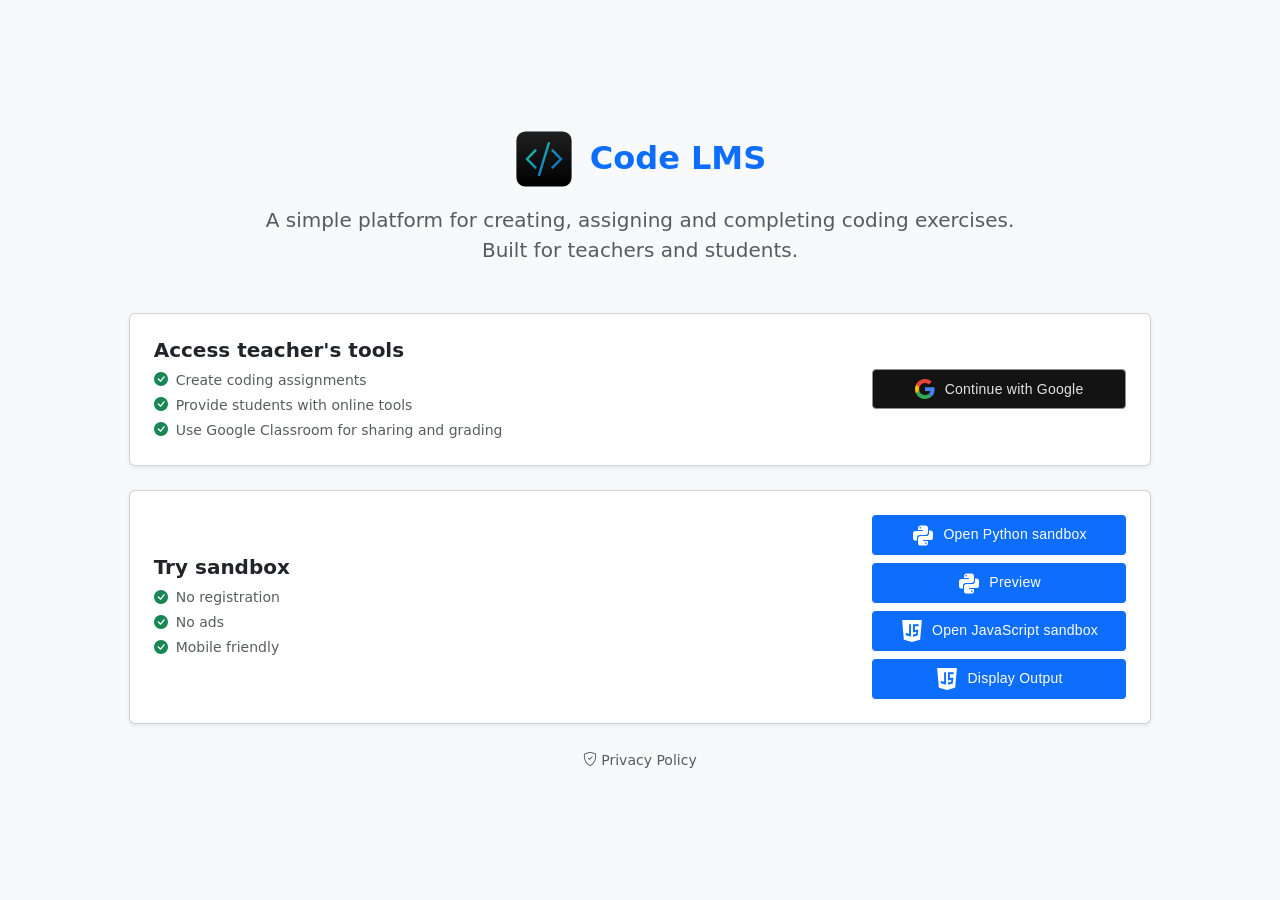
==== commit 0ad7f603: "Updates" ====
--- a/index.html
+++ b/index.html
@@ -20,9 +20,9 @@
     <title>Code LMS</title>
     <!-- The following is needed to give Google Classroom a hint about page title, when auth is not completed (when link is attached as coursework material). -->
     <script>(function() { const name = new URLSearchParams(location.hash.split('?')[1] ?? '').get('name'); if (name) document.title = name; })();</script>
-    <script type="module" crossorigin src="/assets/main-DyeycLmm.js"></script>
+    <script type="module" crossorigin src="/assets/main-d3mUWE-8.js"></script>
     <link rel="modulepreload" crossorigin href="/assets/modulepreload-polyfill-B5Qt9EMX.js">
-    <link rel="stylesheet" crossorigin href="/assets/main-DIpCckqd.css">
+    <link rel="stylesheet" crossorigin href="/assets/main-Dr3UkvIA.css">
   </head>
   <body>
     <div id="app"></div>
--- a/assets/main-Dr3UkvIA.css
+++ b/assets/main-Dr3UkvIA.css
@@ -0,0 +1 @@
+@charset "UTF-8";*{-webkit-font-smoothing:antialiased;-moz-osx-font-smoothing:grayscale}body{margin:0}.spinner-border-lg{width:2rem;height:2rem}:root,[data-bs-theme=light]{--bs-blue:#0d6efd;--bs-indigo:#6610f2;--bs-purple:#6f42c1;--bs-pink:#d63384;--bs-red:#dc3545;--bs-orange:#fd7e14;--bs-yellow:#ffc107;--bs-green:#198754;--bs-teal:#20c997;--bs-cyan:#0dcaf0;--bs-black:#000;--bs-white:#fff;--bs-gray:#6c757d;--bs-gray-dark:#343a40;--bs-gray-100:#f8f9fa;--bs-gray-200:#e9ecef;--bs-gray-300:#dee2e6;--bs-gray-400:#ced4da;--bs-gray-500:#adb5bd;--bs-gray-600:#6c757d;--bs-gray-700:#495057;--bs-gray-800:#343a40;--bs-gray-900:#212529;--bs-primary:#0d6efd;--bs-secondary:#6c757d;--bs-success:#198754;--bs-info:#0dcaf0;--bs-warning:#ffc107;--bs-danger:#dc3545;--bs-light:#f8f9fa;--bs-dark:#212529;--bs-primary-rgb:13,110,253;--bs-secondary-rgb:108,117,125;--bs-success-rgb:25,135,84;--bs-info-rgb:13,202,240;--bs-warning-rgb:255,193,7;--bs-danger-rgb:220,53,69;--bs-light-rgb:248,249,250;--bs-dark-rgb:33,37,41;--bs-primary-text-emphasis:#052c65;--bs-secondary-text-emphasis:#2b2f32;--bs-success-text-emphasis:#0a3622;--bs-info-text-emphasis:#055160;--bs-warning-text-emphasis:#664d03;--bs-danger-text-emphasis:#58151c;--bs-light-text-emphasis:#495057;--bs-dark-text-emphasis:#495057;--bs-primary-bg-subtle:#cfe2ff;--bs-secondary-bg-subtle:#e2e3e5;--bs-success-bg-subtle:#d1e7dd;--bs-info-bg-subtle:#cff4fc;--bs-warning-bg-subtle:#fff3cd;--bs-danger-bg-subtle:#f8d7da;--bs-light-bg-subtle:#fcfcfd;--bs-dark-bg-subtle:#ced4da;--bs-primary-border-subtle:#9ec5fe;--bs-secondary-border-subtle:#c4c8cb;--bs-success-border-subtle:#a3cfbb;--bs-info-border-subtle:#9eeaf9;--bs-warning-border-subtle:#ffe69c;--bs-danger-border-subtle:#f1aeb5;--bs-light-border-subtle:#e9ecef;--bs-dark-border-subtle:#adb5bd;--bs-white-rgb:255,255,255;--bs-black-rgb:0,0,0;--bs-font-sans-serif:system-ui,-apple-system,"Segoe UI",Roboto,"Helvetica Neue","Noto Sans","Liberation Sans",Arial,sans-serif,"Apple Color Emoji","Segoe UI Emoji","Segoe UI Symbol","Noto Color Emoji";--bs-font-monospace:SFMono-Regular,Menlo,Monaco,Consolas,"Liberation Mono","Courier New",monospace;--bs-gradient:linear-gradient(180deg, rgba(255, 255, 255, .15), rgba(255, 255, 255, 0));--bs-body-font-family:var(--bs-font-sans-serif);--bs-body-font-size:1rem;--bs-body-font-weight:400;--bs-body-line-height:1.5;--bs-body-color:#212529;--bs-body-color-rgb:33,37,41;--bs-body-bg:#fff;--bs-body-bg-rgb:255,255,255;--bs-emphasis-color:#000;--bs-emphasis-color-rgb:0,0,0;--bs-secondary-color:rgba(33, 37, 41, .75);--bs-secondary-color-rgb:33,37,41;--bs-secondary-bg:#e9ecef;--bs-secondary-bg-rgb:233,236,239;--bs-tertiary-color:rgba(33, 37, 41, .5);--bs-tertiary-color-rgb:33,37,41;--bs-tertiary-bg:#f8f9fa;--bs-tertiary-bg-rgb:248,249,250;--bs-heading-color:inherit;--bs-link-color:#0d6efd;--bs-link-color-rgb:13,110,253;--bs-link-decoration:underline;--bs-link-hover-color:#0a58ca;--bs-link-hover-color-rgb:10,88,202;--bs-code-color:#d63384;--bs-highlight-color:#212529;--bs-highlight-bg:#fff3cd;--bs-border-width:1px;--bs-border-style:solid;--bs-border-color:#dee2e6;--bs-border-color-translucent:rgba(0, 0, 0, .175);--bs-border-radius:.375rem;--bs-border-radius-sm:.25rem;--bs-border-radius-lg:.5rem;--bs-border-radius-xl:1rem;--bs-border-radius-xxl:2rem;--bs-border-radius-2xl:var(--bs-border-radius-xxl);--bs-border-radius-pill:50rem;--bs-box-shadow:0 .5rem 1rem rgba(0, 0, 0, .15);--bs-box-shadow-sm:0 .125rem .25rem rgba(0, 0, 0, .075);--bs-box-shadow-lg:0 1rem 3rem rgba(0, 0, 0, .175);--bs-box-shadow-inset:inset 0 1px 2px rgba(0, 0, 0, .075);--bs-focus-ring-width:.25rem;--bs-focus-ring-opacity:.25;--bs-focus-ring-color:rgba(13, 110, 253, .25);--bs-form-valid-color:#198754;--bs-form-valid-border-color:#198754;--bs-form-invalid-color:#dc3545;--bs-form-invalid-border-color:#dc3545}[data-bs-theme=dark]{color-scheme:dark;--bs-body-color:#dee2e6;--bs-body-color-rgb:222,226,230;--bs-body-bg:#212529;--bs-body-bg-rgb:33,37,41;--bs-emphasis-color:#fff;--bs-emphasis-color-rgb:255,255,255;--bs-secondary-color:rgba(222, 226, 230, .75);--bs-secondary-color-rgb:222,226,230;--bs-secondary-bg:#343a40;--bs-secondary-bg-rgb:52,58,64;--bs-tertiary-color:rgba(222, 226, 230, .5);--bs-tertiary-color-rgb:222,226,230;--bs-tertiary-bg:#2b3035;--bs-tertiary-bg-rgb:43,48,53;--bs-primary-text-emphasis:#6ea8fe;--bs-secondary-text-emphasis:#a7acb1;--bs-success-text-emphasis:#75b798;--bs-info-text-emphasis:#6edff6;--bs-warning-text-emphasis:#ffda6a;--bs-danger-text-emphasis:#ea868f;--bs-light-text-emphasis:#f8f9fa;--bs-dark-text-emphasis:#dee2e6;--bs-primary-bg-subtle:#031633;--bs-secondary-bg-subtle:#161719;--bs-success-bg-subtle:#051b11;--bs-info-bg-subtle:#032830;--bs-warning-bg-subtle:#332701;--bs-danger-bg-subtle:#2c0b0e;--bs-light-bg-subtle:#343a40;--bs-dark-bg-subtle:#1a1d20;--bs-primary-border-subtle:#084298;--bs-secondary-border-subtle:#41464b;--bs-success-border-subtle:#0f5132;--bs-info-border-subtle:#087990;--bs-warning-border-subtle:#997404;--bs-danger-border-subtle:#842029;--bs-light-border-subtle:#495057;--bs-dark-border-subtle:#343a40;--bs-heading-color:inherit;--bs-link-color:#6ea8fe;--bs-link-hover-color:#8bb9fe;--bs-link-color-rgb:110,168,254;--bs-link-hover-color-rgb:139,185,254;--bs-code-color:#e685b5;--bs-highlight-color:#dee2e6;--bs-highlight-bg:#664d03;--bs-border-color:#495057;--bs-border-color-translucent:rgba(255, 255, 255, .15);--bs-form-valid-color:#75b798;--bs-form-valid-border-color:#75b798;--bs-form-invalid-color:#ea868f;--bs-form-invalid-border-color:#ea868f}*,:after,:before{box-sizing:border-box}@media(prefers-reduced-motion:no-preference){:root{scroll-behavior:smooth}}body{margin:0;font-family:var(--bs-body-font-family);font-size:var(--bs-body-font-size);font-weight:var(--bs-body-font-weight);line-height:var(--bs-body-line-height);color:var(--bs-body-color);text-align:var(--bs-body-text-align);background-color:var(--bs-body-bg);-webkit-text-size-adjust:100%;-webkit-tap-highlight-color:transparent}hr{margin:1rem 0;color:inherit;border:0;border-top:var(--bs-border-width) solid;opacity:.25}.h1,.h2,.h3,.h4,.h5,.h6,h1,h2,h3,h4,h5,h6{margin-top:0;margin-bottom:.5rem;font-weight:500;line-height:1.2;color:var(--bs-heading-color)}.h1,h1{font-size:calc(1.375rem + 1.5vw)}@media(min-width:1200px){.h1,h1{font-size:2.5rem}}.h2,h2{font-size:calc(1.325rem + .9vw)}@media(min-width:1200px){.h2,h2{font-size:2rem}}.h3,h3{font-size:calc(1.3rem + .6vw)}@media(min-width:1200px){.h3,h3{font-size:1.75rem}}.h4,h4{font-size:calc(1.275rem + .3vw)}@media(min-width:1200px){.h4,h4{font-size:1.5rem}}.h5,h5{font-size:1.25rem}.h6,h6{font-size:1rem}p{margin-top:0;margin-bottom:1rem}abbr[title]{-webkit-text-decoration:underline dotted;text-decoration:underline dotted;cursor:help;-webkit-text-decoration-skip-ink:none;text-decoration-skip-ink:none}address{margin-bottom:1rem;font-style:normal;line-height:inherit}ol,ul{padding-left:2rem}dl,ol,ul{margin-top:0;margin-bottom:1rem}ol ol,ol ul,ul ol,ul ul{margin-bottom:0}dt{font-weight:700}dd{margin-bottom:.5rem;margin-left:0}blockquote{margin:0 0 1rem}b,strong{font-weight:bolder}.small,small{font-size:.875em}.mark,mark{padding:.1875em;color:var(--bs-highlight-color);background-color:var(--bs-highlight-bg)}sub,sup{position:relative;font-size:.75em;line-height:0;vertical-align:baseline}sub{bottom:-.25em}sup{top:-.5em}a{color:rgba(var(--bs-link-color-rgb),var(--bs-link-opacity,1));text-decoration:underline}a:hover{--bs-link-color-rgb:var(--bs-link-hover-color-rgb)}a:not([href]):not([class]),a:not([href]):not([class]):hover{color:inherit;text-decoration:none}code,kbd,pre,samp{font-family:var(--bs-font-monospace);font-size:1em}pre{display:block;margin-top:0;margin-bottom:1rem;overflow:auto;font-size:.875em}pre code{font-size:inherit;color:inherit;word-break:normal}code{font-size:.875em;color:var(--bs-code-color);word-wrap:break-word}a>code{color:inherit}kbd{padding:.1875rem .375rem;font-size:.875em;color:var(--bs-body-bg);background-color:var(--bs-body-color);border-radius:.25rem}kbd kbd{padding:0;font-size:1em}figure{margin:0 0 1rem}img,svg{vertical-align:middle}table{caption-side:bottom;border-collapse:collapse}caption{padding-top:.5rem;padding-bottom:.5rem;color:var(--bs-secondary-color);text-align:left}th{text-align:inherit;text-align:-webkit-match-parent}tbody,td,tfoot,th,thead,tr{border-color:inherit;border-style:solid;border-width:0}label{display:inline-block}button{border-radius:0}button:focus:not(:focus-visible){outline:0}button,input,optgroup,select,textarea{margin:0;font-family:inherit;font-size:inherit;line-height:inherit}button,select{text-transform:none}[role=button]{cursor:pointer}select{word-wrap:normal}select:disabled{opacity:1}[list]:not([type=date]):not([type=datetime-local]):not([type=month]):not([type=week]):not([type=time])::-webkit-calendar-picker-indicator{display:none!important}[type=button],[type=reset],[type=submit],button{-webkit-appearance:button}[type=button]:not(:disabled),[type=reset]:not(:disabled),[type=submit]:not(:disabled),button:not(:disabled){cursor:pointer}::-moz-focus-inner{padding:0;border-style:none}textarea{resize:vertical}fieldset{min-width:0;padding:0;margin:0;border:0}legend{float:left;width:100%;padding:0;margin-bottom:.5rem;line-height:inherit;font-size:calc(1.275rem + .3vw)}@media(min-width:1200px){legend{font-size:1.5rem}}legend+*{clear:left}::-webkit-datetime-edit-day-field,::-webkit-datetime-edit-fields-wrapper,::-webkit-datetime-edit-hour-field,::-webkit-datetime-edit-minute,::-webkit-datetime-edit-month-field,::-webkit-datetime-edit-text,::-webkit-datetime-edit-year-field{padding:0}::-webkit-inner-spin-button{height:auto}[type=search]{-webkit-appearance:textfield;outline-offset:-2px}[type=search]::-webkit-search-cancel-button{cursor:pointer;filter:grayscale(1)}::-webkit-search-decoration{-webkit-appearance:none}::-webkit-color-swatch-wrapper{padding:0}::-webkit-file-upload-button{font:inherit;-webkit-appearance:button}::file-selector-button{font:inherit;-webkit-appearance:button}output{display:inline-block}iframe{border:0}summary{display:list-item;cursor:pointer}progress{vertical-align:baseline}[hidden]{display:none!important}.lead{font-size:1.25rem;font-weight:300}.display-1{font-weight:300;line-height:1.2;font-size:calc(1.625rem + 4.5vw)}@media(min-width:1200px){.display-1{font-size:5rem}}.display-2{font-weight:300;line-height:1.2;font-size:calc(1.575rem + 3.9vw)}@media(min-width:1200px){.display-2{font-size:4.5rem}}.display-3{font-weight:300;line-height:1.2;font-size:calc(1.525rem + 3.3vw)}@media(min-width:1200px){.display-3{font-size:4rem}}.display-4{font-weight:300;line-height:1.2;font-size:calc(1.475rem + 2.7vw)}@media(min-width:1200px){.display-4{font-size:3.5rem}}.display-5{font-weight:300;line-height:1.2;font-size:calc(1.425rem + 2.1vw)}@media(min-width:1200px){.display-5{font-size:3rem}}.display-6{font-weight:300;line-height:1.2;font-size:calc(1.375rem + 1.5vw)}@media(min-width:1200px){.display-6{font-size:2.5rem}}.list-unstyled,.list-inline{padding-left:0;list-style:none}.list-inline-item{display:inline-block}.list-inline-item:not(:last-child){margin-right:.5rem}.initialism{font-size:.875em;text-transform:uppercase}.blockquote{margin-bottom:1rem;font-size:1.25rem}.blockquote>:last-child{margin-bottom:0}.blockquote-footer{margin-top:-1rem;margin-bottom:1rem;font-size:.875em;color:#6c757d}.blockquote-footer:before{content:"— "}.img-fluid{max-width:100%;height:auto}.img-thumbnail{padding:.25rem;background-color:var(--bs-body-bg);border:var(--bs-border-width) solid var(--bs-border-color);border-radius:var(--bs-border-radius);max-width:100%;height:auto}.figure{display:inline-block}.figure-img{margin-bottom:.5rem;line-height:1}.figure-caption{font-size:.875em;color:var(--bs-secondary-color)}.container,.container-fluid,.container-lg,.container-md,.container-sm,.container-xl,.container-xxl{--bs-gutter-x:1.5rem;--bs-gutter-y:0;width:100%;padding-right:calc(var(--bs-gutter-x) * .5);padding-left:calc(var(--bs-gutter-x) * .5);margin-right:auto;margin-left:auto}@media(min-width:576px){.container,.container-sm{max-width:540px}}@media(min-width:768px){.container,.container-md,.container-sm{max-width:720px}}@media(min-width:992px){.container,.container-lg,.container-md,.container-sm{max-width:960px}}@media(min-width:1200px){.container,.container-lg,.container-md,.container-sm,.container-xl{max-width:1140px}}@media(min-width:1400px){.container,.container-lg,.container-md,.container-sm,.container-xl,.container-xxl{max-width:1320px}}:root{--bs-breakpoint-xs:0;--bs-breakpoint-sm:576px;--bs-breakpoint-md:768px;--bs-breakpoint-lg:992px;--bs-breakpoint-xl:1200px;--bs-breakpoint-xxl:1400px}.row{--bs-gutter-x:1.5rem;--bs-gutter-y:0;display:flex;flex-wrap:wrap;margin-top:calc(-1 * var(--bs-gutter-y));margin-right:calc(-.5 * var(--bs-gutter-x));margin-left:calc(-.5 * var(--bs-gutter-x))}.row>*{flex-shrink:0;width:100%;max-width:100%;padding-right:calc(var(--bs-gutter-x) * .5);padding-left:calc(var(--bs-gutter-x) * .5);margin-top:var(--bs-gutter-y)}.col{flex:1 0 0}.row-cols-auto>*{flex:0 0 auto;width:auto}.row-cols-1>*{flex:0 0 auto;width:100%}.row-cols-2>*{flex:0 0 auto;width:50%}.row-cols-3>*{flex:0 0 auto;width:33.33333333%}.row-cols-4>*{flex:0 0 auto;width:25%}.row-cols-5>*{flex:0 0 auto;width:20%}.row-cols-6>*{flex:0 0 auto;width:16.66666667%}.col-auto{flex:0 0 auto;width:auto}.col-1{flex:0 0 auto;width:8.33333333%}.col-2{flex:0 0 auto;width:16.66666667%}.col-3{flex:0 0 auto;width:25%}.col-4{flex:0 0 auto;width:33.33333333%}.col-5{flex:0 0 auto;width:41.66666667%}.col-6{flex:0 0 auto;width:50%}.col-7{flex:0 0 auto;width:58.33333333%}.col-8{flex:0 0 auto;width:66.66666667%}.col-9{flex:0 0 auto;width:75%}.col-10{flex:0 0 auto;width:83.33333333%}.col-11{flex:0 0 auto;width:91.66666667%}.col-12{flex:0 0 auto;width:100%}.offset-1{margin-left:8.33333333%}.offset-2{margin-left:16.66666667%}.offset-3{margin-left:25%}.offset-4{margin-left:33.33333333%}.offset-5{margin-left:41.66666667%}.offset-6{margin-left:50%}.offset-7{margin-left:58.33333333%}.offset-8{margin-left:66.66666667%}.offset-9{margin-left:75%}.offset-10{margin-left:83.33333333%}.offset-11{margin-left:91.66666667%}.g-0,.gx-0{--bs-gutter-x:0}.g-0,.gy-0{--bs-gutter-y:0}.g-1,.gx-1{--bs-gutter-x:.25rem}.g-1,.gy-1{--bs-gutter-y:.25rem}.g-2,.gx-2{--bs-gutter-x:.5rem}.g-2,.gy-2{--bs-gutter-y:.5rem}.g-3,.gx-3{--bs-gutter-x:1rem}.g-3,.gy-3{--bs-gutter-y:1rem}.g-4,.gx-4{--bs-gutter-x:1.5rem}.g-4,.gy-4{--bs-gutter-y:1.5rem}.g-5,.gx-5{--bs-gutter-x:3rem}.g-5,.gy-5{--bs-gutter-y:3rem}@media(min-width:576px){.col-sm{flex:1 0 0}.row-cols-sm-auto>*{flex:0 0 auto;width:auto}.row-cols-sm-1>*{flex:0 0 auto;width:100%}.row-cols-sm-2>*{flex:0 0 auto;width:50%}.row-cols-sm-3>*{flex:0 0 auto;width:33.33333333%}.row-cols-sm-4>*{flex:0 0 auto;width:25%}.row-cols-sm-5>*{flex:0 0 auto;width:20%}.row-cols-sm-6>*{flex:0 0 auto;width:16.66666667%}.col-sm-auto{flex:0 0 auto;width:auto}.col-sm-1{flex:0 0 auto;width:8.33333333%}.col-sm-2{flex:0 0 auto;width:16.66666667%}.col-sm-3{flex:0 0 auto;width:25%}.col-sm-4{flex:0 0 auto;width:33.33333333%}.col-sm-5{flex:0 0 auto;width:41.66666667%}.col-sm-6{flex:0 0 auto;width:50%}.col-sm-7{flex:0 0 auto;width:58.33333333%}.col-sm-8{flex:0 0 auto;width:66.66666667%}.col-sm-9{flex:0 0 auto;width:75%}.col-sm-10{flex:0 0 auto;width:83.33333333%}.col-sm-11{flex:0 0 auto;width:91.66666667%}.col-sm-12{flex:0 0 auto;width:100%}.offset-sm-0{margin-left:0}.offset-sm-1{margin-left:8.33333333%}.offset-sm-2{margin-left:16.66666667%}.offset-sm-3{margin-left:25%}.offset-sm-4{margin-left:33.33333333%}.offset-sm-5{margin-left:41.66666667%}.offset-sm-6{margin-left:50%}.offset-sm-7{margin-left:58.33333333%}.offset-sm-8{margin-left:66.66666667%}.offset-sm-9{margin-left:75%}.offset-sm-10{margin-left:83.33333333%}.offset-sm-11{margin-left:91.66666667%}.g-sm-0,.gx-sm-0{--bs-gutter-x:0}.g-sm-0,.gy-sm-0{--bs-gutter-y:0}.g-sm-1,.gx-sm-1{--bs-gutter-x:.25rem}.g-sm-1,.gy-sm-1{--bs-gutter-y:.25rem}.g-sm-2,.gx-sm-2{--bs-gutter-x:.5rem}.g-sm-2,.gy-sm-2{--bs-gutter-y:.5rem}.g-sm-3,.gx-sm-3{--bs-gutter-x:1rem}.g-sm-3,.gy-sm-3{--bs-gutter-y:1rem}.g-sm-4,.gx-sm-4{--bs-gutter-x:1.5rem}.g-sm-4,.gy-sm-4{--bs-gutter-y:1.5rem}.g-sm-5,.gx-sm-5{--bs-gutter-x:3rem}.g-sm-5,.gy-sm-5{--bs-gutter-y:3rem}}@media(min-width:768px){.col-md{flex:1 0 0}.row-cols-md-auto>*{flex:0 0 auto;width:auto}.row-cols-md-1>*{flex:0 0 auto;width:100%}.row-cols-md-2>*{flex:0 0 auto;width:50%}.row-cols-md-3>*{flex:0 0 auto;width:33.33333333%}.row-cols-md-4>*{flex:0 0 auto;width:25%}.row-cols-md-5>*{flex:0 0 auto;width:20%}.row-cols-md-6>*{flex:0 0 auto;width:16.66666667%}.col-md-auto{flex:0 0 auto;width:auto}.col-md-1{flex:0 0 auto;width:8.33333333%}.col-md-2{flex:0 0 auto;width:16.66666667%}.col-md-3{flex:0 0 auto;width:25%}.col-md-4{flex:0 0 auto;width:33.33333333%}.col-md-5{flex:0 0 auto;width:41.66666667%}.col-md-6{flex:0 0 auto;width:50%}.col-md-7{flex:0 0 auto;width:58.33333333%}.col-md-8{flex:0 0 auto;width:66.66666667%}.col-md-9{flex:0 0 auto;width:75%}.col-md-10{flex:0 0 auto;width:83.33333333%}.col-md-11{flex:0 0 auto;width:91.66666667%}.col-md-12{flex:0 0 auto;width:100%}.offset-md-0{margin-left:0}.offset-md-1{margin-left:8.33333333%}.offset-md-2{margin-left:16.66666667%}.offset-md-3{margin-left:25%}.offset-md-4{margin-left:33.33333333%}.offset-md-5{margin-left:41.66666667%}.offset-md-6{margin-left:50%}.offset-md-7{margin-left:58.33333333%}.offset-md-8{margin-left:66.66666667%}.offset-md-9{margin-left:75%}.offset-md-10{margin-left:83.33333333%}.offset-md-11{margin-left:91.66666667%}.g-md-0,.gx-md-0{--bs-gutter-x:0}.g-md-0,.gy-md-0{--bs-gutter-y:0}.g-md-1,.gx-md-1{--bs-gutter-x:.25rem}.g-md-1,.gy-md-1{--bs-gutter-y:.25rem}.g-md-2,.gx-md-2{--bs-gutter-x:.5rem}.g-md-2,.gy-md-2{--bs-gutter-y:.5rem}.g-md-3,.gx-md-3{--bs-gutter-x:1rem}.g-md-3,.gy-md-3{--bs-gutter-y:1rem}.g-md-4,.gx-md-4{--bs-gutter-x:1.5rem}.g-md-4,.gy-md-4{--bs-gutter-y:1.5rem}.g-md-5,.gx-md-5{--bs-gutter-x:3rem}.g-md-5,.gy-md-5{--bs-gutter-y:3rem}}@media(min-width:992px){.col-lg{flex:1 0 0}.row-cols-lg-auto>*{flex:0 0 auto;width:auto}.row-cols-lg-1>*{flex:0 0 auto;width:100%}.row-cols-lg-2>*{flex:0 0 auto;width:50%}.row-cols-lg-3>*{flex:0 0 auto;width:33.33333333%}.row-cols-lg-4>*{flex:0 0 auto;width:25%}.row-cols-lg-5>*{flex:0 0 auto;width:20%}.row-cols-lg-6>*{flex:0 0 auto;width:16.66666667%}.col-lg-auto{flex:0 0 auto;width:auto}.col-lg-1{flex:0 0 auto;width:8.33333333%}.col-lg-2{flex:0 0 auto;width:16.66666667%}.col-lg-3{flex:0 0 auto;width:25%}.col-lg-4{flex:0 0 auto;width:33.33333333%}.col-lg-5{flex:0 0 auto;width:41.66666667%}.col-lg-6{flex:0 0 auto;width:50%}.col-lg-7{flex:0 0 auto;width:58.33333333%}.col-lg-8{flex:0 0 auto;width:66.66666667%}.col-lg-9{flex:0 0 auto;width:75%}.col-lg-10{flex:0 0 auto;width:83.33333333%}.col-lg-11{flex:0 0 auto;width:91.66666667%}.col-lg-12{flex:0 0 auto;width:100%}.offset-lg-0{margin-left:0}.offset-lg-1{margin-left:8.33333333%}.offset-lg-2{margin-left:16.66666667%}.offset-lg-3{margin-left:25%}.offset-lg-4{margin-left:33.33333333%}.offset-lg-5{margin-left:41.66666667%}.offset-lg-6{margin-left:50%}.offset-lg-7{margin-left:58.33333333%}.offset-lg-8{margin-left:66.66666667%}.offset-lg-9{margin-left:75%}.offset-lg-10{margin-left:83.33333333%}.offset-lg-11{margin-left:91.66666667%}.g-lg-0,.gx-lg-0{--bs-gutter-x:0}.g-lg-0,.gy-lg-0{--bs-gutter-y:0}.g-lg-1,.gx-lg-1{--bs-gutter-x:.25rem}.g-lg-1,.gy-lg-1{--bs-gutter-y:.25rem}.g-lg-2,.gx-lg-2{--bs-gutter-x:.5rem}.g-lg-2,.gy-lg-2{--bs-gutter-y:.5rem}.g-lg-3,.gx-lg-3{--bs-gutter-x:1rem}.g-lg-3,.gy-lg-3{--bs-gutter-y:1rem}.g-lg-4,.gx-lg-4{--bs-gutter-x:1.5rem}.g-lg-4,.gy-lg-4{--bs-gutter-y:1.5rem}.g-lg-5,.gx-lg-5{--bs-gutter-x:3rem}.g-lg-5,.gy-lg-5{--bs-gutter-y:3rem}}@media(min-width:1200px){.col-xl{flex:1 0 0}.row-cols-xl-auto>*{flex:0 0 auto;width:auto}.row-cols-xl-1>*{flex:0 0 auto;width:100%}.row-cols-xl-2>*{flex:0 0 auto;width:50%}.row-cols-xl-3>*{flex:0 0 auto;width:33.33333333%}.row-cols-xl-4>*{flex:0 0 auto;width:25%}.row-cols-xl-5>*{flex:0 0 auto;width:20%}.row-cols-xl-6>*{flex:0 0 auto;width:16.66666667%}.col-xl-auto{flex:0 0 auto;width:auto}.col-xl-1{flex:0 0 auto;width:8.33333333%}.col-xl-2{flex:0 0 auto;width:16.66666667%}.col-xl-3{flex:0 0 auto;width:25%}.col-xl-4{flex:0 0 auto;width:33.33333333%}.col-xl-5{flex:0 0 auto;width:41.66666667%}.col-xl-6{flex:0 0 auto;width:50%}.col-xl-7{flex:0 0 auto;width:58.33333333%}.col-xl-8{flex:0 0 auto;width:66.66666667%}.col-xl-9{flex:0 0 auto;width:75%}.col-xl-10{flex:0 0 auto;width:83.33333333%}.col-xl-11{flex:0 0 auto;width:91.66666667%}.col-xl-12{flex:0 0 auto;width:100%}.offset-xl-0{margin-left:0}.offset-xl-1{margin-left:8.33333333%}.offset-xl-2{margin-left:16.66666667%}.offset-xl-3{margin-left:25%}.offset-xl-4{margin-left:33.33333333%}.offset-xl-5{margin-left:41.66666667%}.offset-xl-6{margin-left:50%}.offset-xl-7{margin-left:58.33333333%}.offset-xl-8{margin-left:66.66666667%}.offset-xl-9{margin-left:75%}.offset-xl-10{margin-left:83.33333333%}.offset-xl-11{margin-left:91.66666667%}.g-xl-0,.gx-xl-0{--bs-gutter-x:0}.g-xl-0,.gy-xl-0{--bs-gutter-y:0}.g-xl-1,.gx-xl-1{--bs-gutter-x:.25rem}.g-xl-1,.gy-xl-1{--bs-gutter-y:.25rem}.g-xl-2,.gx-xl-2{--bs-gutter-x:.5rem}.g-xl-2,.gy-xl-2{--bs-gutter-y:.5rem}.g-xl-3,.gx-xl-3{--bs-gutter-x:1rem}.g-xl-3,.gy-xl-3{--bs-gutter-y:1rem}.g-xl-4,.gx-xl-4{--bs-gutter-x:1.5rem}.g-xl-4,.gy-xl-4{--bs-gutter-y:1.5rem}.g-xl-5,.gx-xl-5{--bs-gutter-x:3rem}.g-xl-5,.gy-xl-5{--bs-gutter-y:3rem}}@media(min-width:1400px){.col-xxl{flex:1 0 0}.row-cols-xxl-auto>*{flex:0 0 auto;width:auto}.row-cols-xxl-1>*{flex:0 0 auto;width:100%}.row-cols-xxl-2>*{flex:0 0 auto;width:50%}.row-cols-xxl-3>*{flex:0 0 auto;width:33.33333333%}.row-cols-xxl-4>*{flex:0 0 auto;width:25%}.row-cols-xxl-5>*{flex:0 0 auto;width:20%}.row-cols-xxl-6>*{flex:0 0 auto;width:16.66666667%}.col-xxl-auto{flex:0 0 auto;width:auto}.col-xxl-1{flex:0 0 auto;width:8.33333333%}.col-xxl-2{flex:0 0 auto;width:16.66666667%}.col-xxl-3{flex:0 0 auto;width:25%}.col-xxl-4{flex:0 0 auto;width:33.33333333%}.col-xxl-5{flex:0 0 auto;width:41.66666667%}.col-xxl-6{flex:0 0 auto;width:50%}.col-xxl-7{flex:0 0 auto;width:58.33333333%}.col-xxl-8{flex:0 0 auto;width:66.66666667%}.col-xxl-9{flex:0 0 auto;width:75%}.col-xxl-10{flex:0 0 auto;width:83.33333333%}.col-xxl-11{flex:0 0 auto;width:91.66666667%}.col-xxl-12{flex:0 0 auto;width:100%}.offset-xxl-0{margin-left:0}.offset-xxl-1{margin-left:8.33333333%}.offset-xxl-2{margin-left:16.66666667%}.offset-xxl-3{margin-left:25%}.offset-xxl-4{margin-left:33.33333333%}.offset-xxl-5{margin-left:41.66666667%}.offset-xxl-6{margin-left:50%}.offset-xxl-7{margin-left:58.33333333%}.offset-xxl-8{margin-left:66.66666667%}.offset-xxl-9{margin-left:75%}.offset-xxl-10{margin-left:83.33333333%}.offset-xxl-11{margin-left:91.66666667%}.g-xxl-0,.gx-xxl-0{--bs-gutter-x:0}.g-xxl-0,.gy-xxl-0{--bs-gutter-y:0}.g-xxl-1,.gx-xxl-1{--bs-gutter-x:.25rem}.g-xxl-1,.gy-xxl-1{--bs-gutter-y:.25rem}.g-xxl-2,.gx-xxl-2{--bs-gutter-x:.5rem}.g-xxl-2,.gy-xxl-2{--bs-gutter-y:.5rem}.g-xxl-3,.gx-xxl-3{--bs-gutter-x:1rem}.g-xxl-3,.gy-xxl-3{--bs-gutter-y:1rem}.g-xxl-4,.gx-xxl-4{--bs-gutter-x:1.5rem}.g-xxl-4,.gy-xxl-4{--bs-gutter-y:1.5rem}.g-xxl-5,.gx-xxl-5{--bs-gutter-x:3rem}.g-xxl-5,.gy-xxl-5{--bs-gutter-y:3rem}}.table{--bs-table-color-type:initial;--bs-table-bg-type:initial;--bs-table-color-state:initial;--bs-table-bg-state:initial;--bs-table-color:var(--bs-emphasis-color);--bs-table-bg:var(--bs-body-bg);--bs-table-border-color:var(--bs-border-color);--bs-table-accent-bg:transparent;--bs-table-striped-color:var(--bs-emphasis-color);--bs-table-striped-bg:rgba(var(--bs-emphasis-color-rgb), .05);--bs-table-active-color:var(--bs-emphasis-color);--bs-table-active-bg:rgba(var(--bs-emphasis-color-rgb), .1);--bs-table-hover-color:var(--bs-emphasis-color);--bs-table-hover-bg:rgba(var(--bs-emphasis-color-rgb), .075);width:100%;margin-bottom:1rem;vertical-align:top;border-color:var(--bs-table-border-color)}.table>:not(caption)>*>*{padding:.5rem;color:var(--bs-table-color-state,var(--bs-table-color-type,var(--bs-table-color)));background-color:var(--bs-table-bg);border-bottom-width:var(--bs-border-width);box-shadow:inset 0 0 0 9999px var(--bs-table-bg-state,var(--bs-table-bg-type,var(--bs-table-accent-bg)))}.table>tbody{vertical-align:inherit}.table>thead{vertical-align:bottom}.table-group-divider{border-top:calc(var(--bs-border-width) * 2) solid currentcolor}.caption-top{caption-side:top}.table-sm>:not(caption)>*>*{padding:.25rem}.table-bordered>:not(caption)>*{border-width:var(--bs-border-width) 0}.table-bordered>:not(caption)>*>*{border-width:0 var(--bs-border-width)}.table-borderless>:not(caption)>*>*{border-bottom-width:0}.table-borderless>:not(:first-child){border-top-width:0}.table-striped>tbody>tr:nth-of-type(odd)>*{--bs-table-color-type:var(--bs-table-striped-color);--bs-table-bg-type:var(--bs-table-striped-bg)}.table-striped-columns>:not(caption)>tr>:nth-child(2n){--bs-table-color-type:var(--bs-table-striped-color);--bs-table-bg-type:var(--bs-table-striped-bg)}.table-active{--bs-table-color-state:var(--bs-table-active-color);--bs-table-bg-state:var(--bs-table-active-bg)}.table-hover>tbody>tr:hover>*{--bs-table-color-state:var(--bs-table-hover-color);--bs-table-bg-state:var(--bs-table-hover-bg)}.table-primary{--bs-table-color:#000;--bs-table-bg:#cfe2ff;--bs-table-border-color:#a6b5cc;--bs-table-striped-bg:#c5d7f2;--bs-table-striped-color:#000;--bs-table-active-bg:#bacbe6;--bs-table-active-color:#000;--bs-table-hover-bg:#bfd1ec;--bs-table-hover-color:#000;color:var(--bs-table-color);border-color:var(--bs-table-border-color)}.table-secondary{--bs-table-color:#000;--bs-table-bg:#e2e3e5;--bs-table-border-color:#b5b6b7;--bs-table-striped-bg:#d7d8da;--bs-table-striped-color:#000;--bs-table-active-bg:#cbccce;--bs-table-active-color:#000;--bs-table-hover-bg:#d1d2d4;--bs-table-hover-color:#000;color:var(--bs-table-color);border-color:var(--bs-table-border-color)}.table-success{--bs-table-color:#000;--bs-table-bg:#d1e7dd;--bs-table-border-color:#a7b9b1;--bs-table-striped-bg:#c7dbd2;--bs-table-striped-color:#000;--bs-table-active-bg:#bcd0c7;--bs-table-active-color:#000;--bs-table-hover-bg:#c1d6cc;--bs-table-hover-color:#000;color:var(--bs-table-color);border-color:var(--bs-table-border-color)}.table-info{--bs-table-color:#000;--bs-table-bg:#cff4fc;--bs-table-border-color:#a6c3ca;--bs-table-striped-bg:#c5e8ef;--bs-table-striped-color:#000;--bs-table-active-bg:#badce3;--bs-table-active-color:#000;--bs-table-hover-bg:#bfe2e9;--bs-table-hover-color:#000;color:var(--bs-table-color);border-color:var(--bs-table-border-color)}.table-warning{--bs-table-color:#000;--bs-table-bg:#fff3cd;--bs-table-border-color:#ccc2a4;--bs-table-striped-bg:#f2e7c3;--bs-table-striped-color:#000;--bs-table-active-bg:#e6dbb9;--bs-table-active-color:#000;--bs-table-hover-bg:#ece1be;--bs-table-hover-color:#000;color:var(--bs-table-color);border-color:var(--bs-table-border-color)}.table-danger{--bs-table-color:#000;--bs-table-bg:#f8d7da;--bs-table-border-color:#c6acae;--bs-table-striped-bg:#eccccf;--bs-table-striped-color:#000;--bs-table-active-bg:#dfc2c4;--bs-table-active-color:#000;--bs-table-hover-bg:#e5c7ca;--bs-table-hover-color:#000;color:var(--bs-table-color);border-color:var(--bs-table-border-color)}.table-light{--bs-table-color:#000;--bs-table-bg:#f8f9fa;--bs-table-border-color:#c6c7c8;--bs-table-striped-bg:#ecedee;--bs-table-striped-color:#000;--bs-table-active-bg:#dfe0e1;--bs-table-active-color:#000;--bs-table-hover-bg:#e5e6e7;--bs-table-hover-color:#000;color:var(--bs-table-color);border-color:var(--bs-table-border-color)}.table-dark{--bs-table-color:#fff;--bs-table-bg:#212529;--bs-table-border-color:#4d5154;--bs-table-striped-bg:#2c3034;--bs-table-striped-color:#fff;--bs-table-active-bg:#373b3e;--bs-table-active-color:#fff;--bs-table-hover-bg:#323539;--bs-table-hover-color:#fff;color:var(--bs-table-color);border-color:var(--bs-table-border-color)}.table-responsive{overflow-x:auto;-webkit-overflow-scrolling:touch}@media(max-width:575.98px){.table-responsive-sm{overflow-x:auto;-webkit-overflow-scrolling:touch}}@media(max-width:767.98px){.table-responsive-md{overflow-x:auto;-webkit-overflow-scrolling:touch}}@media(max-width:991.98px){.table-responsive-lg{overflow-x:auto;-webkit-overflow-scrolling:touch}}@media(max-width:1199.98px){.table-responsive-xl{overflow-x:auto;-webkit-overflow-scrolling:touch}}@media(max-width:1399.98px){.table-responsive-xxl{overflow-x:auto;-webkit-overflow-scrolling:touch}}.form-label{margin-bottom:.5rem}.col-form-label{padding-top:calc(.375rem + var(--bs-border-width));padding-bottom:calc(.375rem + var(--bs-border-width));margin-bottom:0;font-size:inherit;line-height:1.5}.col-form-label-lg{padding-top:calc(.5rem + var(--bs-border-width));padding-bottom:calc(.5rem + var(--bs-border-width));font-size:1.25rem}.col-form-label-sm{padding-top:calc(.25rem + var(--bs-border-width));padding-bottom:calc(.25rem + var(--bs-border-width));font-size:.875rem}.form-text{margin-top:.25rem;font-size:.875em;color:var(--bs-secondary-color)}.form-control{display:block;width:100%;padding:.375rem .75rem;font-size:1rem;font-weight:400;line-height:1.5;color:var(--bs-body-color);-webkit-appearance:none;-moz-appearance:none;appearance:none;background-color:var(--bs-body-bg);background-clip:padding-box;border:var(--bs-border-width) solid var(--bs-border-color);border-radius:var(--bs-border-radius);transition:border-color .15s ease-in-out,box-shadow .15s ease-in-out}@media(prefers-reduced-motion:reduce){.form-control{transition:none}}.form-control[type=file]{overflow:hidden}.form-control[type=file]:not(:disabled):not([readonly]){cursor:pointer}.form-control:focus{color:var(--bs-body-color);background-color:var(--bs-body-bg);border-color:#86b7fe;outline:0;box-shadow:0 0 0 .25rem #0d6efd40}.form-control::-webkit-date-and-time-value{min-width:85px;height:1.5em;margin:0}.form-control::-webkit-datetime-edit{display:block;padding:0}.form-control::placeholder{color:var(--bs-secondary-color);opacity:1}.form-control:disabled{background-color:var(--bs-secondary-bg);opacity:1}.form-control::-webkit-file-upload-button{padding:.375rem .75rem;margin:-.375rem -.75rem;-webkit-margin-end:.75rem;margin-inline-end:.75rem;color:var(--bs-body-color);background-color:var(--bs-tertiary-bg);pointer-events:none;border-color:inherit;border-style:solid;border-width:0;border-inline-end-width:var(--bs-border-width);border-radius:0;-webkit-transition:color .15s ease-in-out,background-color .15s ease-in-out,border-color .15s ease-in-out,box-shadow .15s ease-in-out;transition:color .15s ease-in-out,background-color .15s ease-in-out,border-color .15s ease-in-out,box-shadow .15s ease-in-out}.form-control::file-selector-button{padding:.375rem .75rem;margin:-.375rem -.75rem;-webkit-margin-end:.75rem;margin-inline-end:.75rem;color:var(--bs-body-color);background-color:var(--bs-tertiary-bg);pointer-events:none;border-color:inherit;border-style:solid;border-width:0;border-inline-end-width:var(--bs-border-width);border-radius:0;transition:color .15s ease-in-out,background-color .15s ease-in-out,border-color .15s ease-in-out,box-shadow .15s ease-in-out}@media(prefers-reduced-motion:reduce){.form-control::-webkit-file-upload-button{-webkit-transition:none;transition:none}.form-control::file-selector-button{transition:none}}.form-control:hover:not(:disabled):not([readonly])::-webkit-file-upload-button{background-color:var(--bs-secondary-bg)}.form-control:hover:not(:disabled):not([readonly])::file-selector-button{background-color:var(--bs-secondary-bg)}.form-control-plaintext{display:block;width:100%;padding:.375rem 0;margin-bottom:0;line-height:1.5;color:var(--bs-body-color);background-color:transparent;border:solid transparent;border-width:var(--bs-border-width) 0}.form-control-plaintext:focus{outline:0}.form-control-plaintext.form-control-lg,.form-control-plaintext.form-control-sm{padding-right:0;padding-left:0}.form-control-sm{min-height:calc(1.5em + .5rem + calc(var(--bs-border-width) * 2));padding:.25rem .5rem;font-size:.875rem;border-radius:var(--bs-border-radius-sm)}.form-control-sm::-webkit-file-upload-button{padding:.25rem .5rem;margin:-.25rem -.5rem;-webkit-margin-end:.5rem;margin-inline-end:.5rem}.form-control-sm::file-selector-button{padding:.25rem .5rem;margin:-.25rem -.5rem;-webkit-margin-end:.5rem;margin-inline-end:.5rem}.form-control-lg{min-height:calc(1.5em + 1rem + calc(var(--bs-border-width) * 2));padding:.5rem 1rem;font-size:1.25rem;border-radius:var(--bs-border-radius-lg)}.form-control-lg::-webkit-file-upload-button{padding:.5rem 1rem;margin:-.5rem -1rem;-webkit-margin-end:1rem;margin-inline-end:1rem}.form-control-lg::file-selector-button{padding:.5rem 1rem;margin:-.5rem -1rem;-webkit-margin-end:1rem;margin-inline-end:1rem}textarea.form-control{min-height:calc(1.5em + .75rem + calc(var(--bs-border-width) * 2))}textarea.form-control-sm{min-height:calc(1.5em + .5rem + calc(var(--bs-border-width) * 2))}textarea.form-control-lg{min-height:calc(1.5em + 1rem + calc(var(--bs-border-width) * 2))}.form-control-color{width:3rem;height:calc(1.5em + .75rem + calc(var(--bs-border-width) * 2));padding:.375rem}.form-control-color:not(:disabled):not([readonly]){cursor:pointer}.form-control-color::-moz-color-swatch{border:0!important;border-radius:var(--bs-border-radius)}.form-control-color::-webkit-color-swatch{border:0!important;border-radius:var(--bs-border-radius)}.form-control-color.form-control-sm{height:calc(1.5em + .5rem + calc(var(--bs-border-width) * 2))}.form-control-color.form-control-lg{height:calc(1.5em + 1rem + calc(var(--bs-border-width) * 2))}.form-select{--bs-form-select-bg-img:url("data:image/svg+xml,%3csvg xmlns='http://www.w3.org/2000/svg' viewBox='0 0 16 16'%3e%3cpath fill='none' stroke='%23343a40' stroke-linecap='round' stroke-linejoin='round' stroke-width='2' d='m2 5 6 6 6-6'/%3e%3c/svg%3e");display:block;width:100%;padding:.375rem 2.25rem .375rem .75rem;font-size:1rem;font-weight:400;line-height:1.5;color:var(--bs-body-color);-webkit-appearance:none;-moz-appearance:none;appearance:none;background-color:var(--bs-body-bg);background-image:var(--bs-form-select-bg-img),var(--bs-form-select-bg-icon,none);background-repeat:no-repeat;background-position:right .75rem center;background-size:16px 12px;border:var(--bs-border-width) solid var(--bs-border-color);border-radius:var(--bs-border-radius);transition:border-color .15s ease-in-out,box-shadow .15s ease-in-out}@media(prefers-reduced-motion:reduce){.form-select{transition:none}}.form-select:focus{border-color:#86b7fe;outline:0;box-shadow:0 0 0 .25rem #0d6efd40}.form-select[multiple],.form-select[size]:not([size="1"]){padding-right:.75rem;background-image:none}.form-select:disabled{background-color:var(--bs-secondary-bg)}.form-select:-moz-focusring{color:transparent;text-shadow:0 0 0 var(--bs-body-color)}.form-select-sm{padding-top:.25rem;padding-bottom:.25rem;padding-left:.5rem;font-size:.875rem;border-radius:var(--bs-border-radius-sm)}.form-select-lg{padding-top:.5rem;padding-bottom:.5rem;padding-left:1rem;font-size:1.25rem;border-radius:var(--bs-border-radius-lg)}[data-bs-theme=dark] .form-select{--bs-form-select-bg-img:url("data:image/svg+xml,%3csvg xmlns='http://www.w3.org/2000/svg' viewBox='0 0 16 16'%3e%3cpath fill='none' stroke='%23dee2e6' stroke-linecap='round' stroke-linejoin='round' stroke-width='2' d='m2 5 6 6 6-6'/%3e%3c/svg%3e")}.form-check{display:block;min-height:1.5rem;padding-left:1.5em;margin-bottom:.125rem}.form-check .form-check-input{float:left;margin-left:-1.5em}.form-check-reverse{padding-right:1.5em;padding-left:0;text-align:right}.form-check-reverse .form-check-input{float:right;margin-right:-1.5em;margin-left:0}.form-check-input{--bs-form-check-bg:var(--bs-body-bg);flex-shrink:0;width:1em;height:1em;margin-top:.25em;vertical-align:top;-webkit-appearance:none;-moz-appearance:none;appearance:none;background-color:var(--bs-form-check-bg);background-image:var(--bs-form-check-bg-image);background-repeat:no-repeat;background-position:center;background-size:contain;border:var(--bs-border-width) solid var(--bs-border-color);-webkit-print-color-adjust:exact;color-adjust:exact;print-color-adjust:exact}.form-check-input[type=checkbox]{border-radius:.25em}.form-check-input[type=radio]{border-radius:50%}.form-check-input:active{filter:brightness(90%)}.form-check-input:focus{border-color:#86b7fe;outline:0;box-shadow:0 0 0 .25rem #0d6efd40}.form-check-input:checked{background-color:#0d6efd;border-color:#0d6efd}.form-check-input:checked[type=checkbox]{--bs-form-check-bg-image:url("data:image/svg+xml,%3csvg xmlns='http://www.w3.org/2000/svg' viewBox='0 0 20 20'%3e%3cpath fill='none' stroke='%23fff' stroke-linecap='round' stroke-linejoin='round' stroke-width='3' d='m6 10 3 3 6-6'/%3e%3c/svg%3e")}.form-check-input:checked[type=radio]{--bs-form-check-bg-image:url("data:image/svg+xml,%3csvg xmlns='http://www.w3.org/2000/svg' viewBox='-4 -4 8 8'%3e%3ccircle r='2' fill='%23fff'/%3e%3c/svg%3e")}.form-check-input[type=checkbox]:indeterminate{background-color:#0d6efd;border-color:#0d6efd;--bs-form-check-bg-image:url("data:image/svg+xml,%3csvg xmlns='http://www.w3.org/2000/svg' viewBox='0 0 20 20'%3e%3cpath fill='none' stroke='%23fff' stroke-linecap='round' stroke-linejoin='round' stroke-width='3' d='M6 10h8'/%3e%3c/svg%3e")}.form-check-input:disabled{pointer-events:none;filter:none;opacity:.5}.form-check-input:disabled~.form-check-label,.form-check-input[disabled]~.form-check-label{cursor:default;opacity:.5}.form-switch{padding-left:2.5em}.form-switch .form-check-input{--bs-form-switch-bg:url("data:image/svg+xml,%3csvg xmlns='http://www.w3.org/2000/svg' viewBox='-4 -4 8 8'%3e%3ccircle r='3' fill='rgba%280, 0, 0, 0.25%29'/%3e%3c/svg%3e");width:2em;margin-left:-2.5em;background-image:var(--bs-form-switch-bg);background-position:left center;border-radius:2em;transition:background-position .15s ease-in-out}@media(prefers-reduced-motion:reduce){.form-switch .form-check-input{transition:none}}.form-switch .form-check-input:focus{--bs-form-switch-bg:url("data:image/svg+xml,%3csvg xmlns='http://www.w3.org/2000/svg' viewBox='-4 -4 8 8'%3e%3ccircle r='3' fill='%2386b7fe'/%3e%3c/svg%3e")}.form-switch .form-check-input:checked{background-position:right center;--bs-form-switch-bg:url("data:image/svg+xml,%3csvg xmlns='http://www.w3.org/2000/svg' viewBox='-4 -4 8 8'%3e%3ccircle r='3' fill='%23fff'/%3e%3c/svg%3e")}.form-switch.form-check-reverse{padding-right:2.5em;padding-left:0}.form-switch.form-check-reverse .form-check-input{margin-right:-2.5em;margin-left:0}.form-check-inline{display:inline-block;margin-right:1rem}.btn-check{position:absolute;clip:rect(0,0,0,0);pointer-events:none}.btn-check:disabled+.btn,.btn-check[disabled]+.btn{pointer-events:none;filter:none;opacity:.65}[data-bs-theme=dark] .form-switch .form-check-input:not(:checked):not(:focus){--bs-form-switch-bg:url("data:image/svg+xml,%3csvg xmlns='http://www.w3.org/2000/svg' viewBox='-4 -4 8 8'%3e%3ccircle r='3' fill='rgba%28255, 255, 255, 0.25%29'/%3e%3c/svg%3e")}.form-range{width:100%;height:1.5rem;padding:0;-webkit-appearance:none;-moz-appearance:none;appearance:none;background-color:transparent}.form-range:focus{outline:0}.form-range:focus::-webkit-slider-thumb{box-shadow:0 0 0 1px #fff,0 0 0 .25rem #0d6efd40}.form-range:focus::-moz-range-thumb{box-shadow:0 0 0 1px #fff,0 0 0 .25rem #0d6efd40}.form-range::-moz-focus-outer{border:0}.form-range::-webkit-slider-thumb{width:1rem;height:1rem;margin-top:-.25rem;-webkit-appearance:none;appearance:none;background-color:#0d6efd;border:0;border-radius:1rem;-webkit-transition:background-color .15s ease-in-out,border-color .15s ease-in-out,box-shadow .15s ease-in-out;transition:background-color .15s ease-in-out,border-color .15s ease-in-out,box-shadow .15s ease-in-out}@media(prefers-reduced-motion:reduce){.form-range::-webkit-slider-thumb{-webkit-transition:none;transition:none}}.form-range::-webkit-slider-thumb:active{background-color:#b6d4fe}.form-range::-webkit-slider-runnable-track{width:100%;height:.5rem;color:transparent;cursor:pointer;background-color:var(--bs-secondary-bg);border-color:transparent;border-radius:1rem}.form-range::-moz-range-thumb{width:1rem;height:1rem;-moz-appearance:none;appearance:none;background-color:#0d6efd;border:0;border-radius:1rem;-moz-transition:background-color .15s ease-in-out,border-color .15s ease-in-out,box-shadow .15s ease-in-out;transition:background-color .15s ease-in-out,border-color .15s ease-in-out,box-shadow .15s ease-in-out}@media(prefers-reduced-motion:reduce){.form-range::-moz-range-thumb{-moz-transition:none;transition:none}}.form-range::-moz-range-thumb:active{background-color:#b6d4fe}.form-range::-moz-range-track{width:100%;height:.5rem;color:transparent;cursor:pointer;background-color:var(--bs-secondary-bg);border-color:transparent;border-radius:1rem}.form-range:disabled{pointer-events:none}.form-range:disabled::-webkit-slider-thumb{background-color:var(--bs-secondary-color)}.form-range:disabled::-moz-range-thumb{background-color:var(--bs-secondary-color)}.form-floating{position:relative}.form-floating>.form-control,.form-floating>.form-control-plaintext,.form-floating>.form-select{height:calc(3.5rem + calc(var(--bs-border-width) * 2));min-height:calc(3.5rem + calc(var(--bs-border-width) * 2));line-height:1.25}.form-floating>label{position:absolute;top:0;left:0;z-index:2;max-width:100%;height:100%;padding:1rem .75rem;overflow:hidden;color:rgba(var(--bs-body-color-rgb),.65);text-align:start;text-overflow:ellipsis;white-space:nowrap;pointer-events:none;border:var(--bs-border-width) solid transparent;transform-origin:0 0;transition:opacity .1s ease-in-out,transform .1s ease-in-out}@media(prefers-reduced-motion:reduce){.form-floating>label{transition:none}}.form-floating>.form-control,.form-floating>.form-control-plaintext{padding:1rem .75rem}.form-floating>.form-control-plaintext::placeholder,.form-floating>.form-control::placeholder{color:transparent}.form-floating>.form-control-plaintext:focus,.form-floating>.form-control-plaintext:not(:placeholder-shown),.form-floating>.form-control:focus,.form-floating>.form-control:not(:placeholder-shown){padding-top:1.625rem;padding-bottom:.625rem}.form-floating>.form-control-plaintext:-webkit-autofill,.form-floating>.form-control:-webkit-autofill{padding-top:1.625rem;padding-bottom:.625rem}.form-floating>.form-select{padding-top:1.625rem;padding-bottom:.625rem;padding-left:.75rem}.form-floating>.form-control-plaintext~label,.form-floating>.form-control:focus~label,.form-floating>.form-control:not(:placeholder-shown)~label,.form-floating>.form-select~label{transform:scale(.85) translateY(-.5rem) translate(.15rem)}.form-floating>.form-control:-webkit-autofill~label{transform:scale(.85) translateY(-.5rem) translate(.15rem)}.form-floating>textarea:focus~label:after,.form-floating>textarea:not(:placeholder-shown)~label:after{position:absolute;inset:1rem .375rem;z-index:-1;height:1.5em;content:"";background-color:var(--bs-body-bg);border-radius:var(--bs-border-radius)}.form-floating>textarea:disabled~label:after{background-color:var(--bs-secondary-bg)}.form-floating>.form-control-plaintext~label{border-width:var(--bs-border-width) 0}.form-floating>.form-control:disabled~label,.form-floating>:disabled~label{color:#6c757d}.input-group{position:relative;display:flex;flex-wrap:wrap;align-items:stretch;width:100%}.input-group>.form-control,.input-group>.form-floating,.input-group>.form-select{position:relative;flex:1 1 auto;width:1%;min-width:0}.input-group>.form-control:focus,.input-group>.form-floating:focus-within,.input-group>.form-select:focus{z-index:5}.input-group .btn{position:relative;z-index:2}.input-group .btn:focus{z-index:5}.input-group-text{display:flex;align-items:center;padding:.375rem .75rem;font-size:1rem;font-weight:400;line-height:1.5;color:var(--bs-body-color);text-align:center;white-space:nowrap;background-color:var(--bs-tertiary-bg);border:var(--bs-border-width) solid var(--bs-border-color);border-radius:var(--bs-border-radius)}.input-group-lg>.btn,.input-group-lg>.form-control,.input-group-lg>.form-select,.input-group-lg>.input-group-text{padding:.5rem 1rem;font-size:1.25rem;border-radius:var(--bs-border-radius-lg)}.input-group-sm>.btn,.input-group-sm>.form-control,.input-group-sm>.form-select,.input-group-sm>.input-group-text{padding:.25rem .5rem;font-size:.875rem;border-radius:var(--bs-border-radius-sm)}.input-group-lg>.form-select,.input-group-sm>.form-select{padding-right:3rem}.input-group:not(.has-validation)>.dropdown-toggle:nth-last-child(n+3),.input-group:not(.has-validation)>.form-floating:not(:last-child)>.form-control,.input-group:not(.has-validation)>.form-floating:not(:last-child)>.form-select,.input-group:not(.has-validation)>:not(:last-child):not(.dropdown-toggle):not(.dropdown-menu):not(.form-floating){border-top-right-radius:0;border-bottom-right-radius:0}.input-group.has-validation>.dropdown-toggle:nth-last-child(n+4),.input-group.has-validation>.form-floating:nth-last-child(n+3)>.form-control,.input-group.has-validation>.form-floating:nth-last-child(n+3)>.form-select,.input-group.has-validation>:nth-last-child(n+3):not(.dropdown-toggle):not(.dropdown-menu):not(.form-floating){border-top-right-radius:0;border-bottom-right-radius:0}.input-group>:not(:first-child):not(.dropdown-menu):not(.valid-tooltip):not(.valid-feedback):not(.invalid-tooltip):not(.invalid-feedback){margin-left:calc(-1 * var(--bs-border-width));border-top-left-radius:0;border-bottom-left-radius:0}.input-group>.form-floating:not(:first-child)>.form-control,.input-group>.form-floating:not(:first-child)>.form-select{border-top-left-radius:0;border-bottom-left-radius:0}.valid-feedback{display:none;width:100%;margin-top:.25rem;font-size:.875em;color:var(--bs-form-valid-color)}.valid-tooltip{position:absolute;top:100%;z-index:5;display:none;max-width:100%;padding:.25rem .5rem;margin-top:.1rem;font-size:.875rem;color:#fff;background-color:var(--bs-success);border-radius:var(--bs-border-radius)}.is-valid~.valid-feedback,.is-valid~.valid-tooltip,.was-validated :valid~.valid-feedback,.was-validated :valid~.valid-tooltip{display:block}.form-control.is-valid,.was-validated .form-control:valid{border-color:var(--bs-form-valid-border-color);padding-right:calc(1.5em + .75rem);background-image:url("data:image/svg+xml,%3csvg xmlns='http://www.w3.org/2000/svg' viewBox='0 0 8 8'%3e%3cpath fill='%23198754' d='M2.3 6.73.6 4.53c-.4-1.04.46-1.4 1.1-.8l1.1 1.4 3.4-3.8c.6-.63 1.6-.27 1.2.7l-4 4.6c-.43.5-.8.4-1.1.1'/%3e%3c/svg%3e");background-repeat:no-repeat;background-position:right calc(.375em + .1875rem) center;background-size:calc(.75em + .375rem) calc(.75em + .375rem)}.form-control.is-valid:focus,.was-validated .form-control:valid:focus{border-color:var(--bs-form-valid-border-color);box-shadow:0 0 0 .25rem rgba(var(--bs-success-rgb),.25)}.was-validated textarea.form-control:valid,textarea.form-control.is-valid{padding-right:calc(1.5em + .75rem);background-position:top calc(.375em + .1875rem) right calc(.375em + .1875rem)}.form-select.is-valid,.was-validated .form-select:valid{border-color:var(--bs-form-valid-border-color)}.form-select.is-valid:not([multiple]):not([size]),.form-select.is-valid:not([multiple])[size="1"],.was-validated .form-select:valid:not([multiple]):not([size]),.was-validated .form-select:valid:not([multiple])[size="1"]{--bs-form-select-bg-icon:url("data:image/svg+xml,%3csvg xmlns='http://www.w3.org/2000/svg' viewBox='0 0 8 8'%3e%3cpath fill='%23198754' d='M2.3 6.73.6 4.53c-.4-1.04.46-1.4 1.1-.8l1.1 1.4 3.4-3.8c.6-.63 1.6-.27 1.2.7l-4 4.6c-.43.5-.8.4-1.1.1'/%3e%3c/svg%3e");padding-right:4.125rem;background-position:right .75rem center,center right 2.25rem;background-size:16px 12px,calc(.75em + .375rem) calc(.75em + .375rem)}.form-select.is-valid:focus,.was-validated .form-select:valid:focus{border-color:var(--bs-form-valid-border-color);box-shadow:0 0 0 .25rem rgba(var(--bs-success-rgb),.25)}.form-control-color.is-valid,.was-validated .form-control-color:valid{width:calc(3.75rem + 1.5em)}.form-check-input.is-valid,.was-validated .form-check-input:valid{border-color:var(--bs-form-valid-border-color)}.form-check-input.is-valid:checked,.was-validated .form-check-input:valid:checked{background-color:var(--bs-form-valid-color)}.form-check-input.is-valid:focus,.was-validated .form-check-input:valid:focus{box-shadow:0 0 0 .25rem rgba(var(--bs-success-rgb),.25)}.form-check-input.is-valid~.form-check-label,.was-validated .form-check-input:valid~.form-check-label{color:var(--bs-form-valid-color)}.form-check-inline .form-check-input~.valid-feedback{margin-left:.5em}.input-group>.form-control:not(:focus).is-valid,.input-group>.form-floating:not(:focus-within).is-valid,.input-group>.form-select:not(:focus).is-valid,.was-validated .input-group>.form-control:not(:focus):valid,.was-validated .input-group>.form-floating:not(:focus-within):valid,.was-validated .input-group>.form-select:not(:focus):valid{z-index:3}.invalid-feedback{display:none;width:100%;margin-top:.25rem;font-size:.875em;color:var(--bs-form-invalid-color)}.invalid-tooltip{position:absolute;top:100%;z-index:5;display:none;max-width:100%;padding:.25rem .5rem;margin-top:.1rem;font-size:.875rem;color:#fff;background-color:var(--bs-danger);border-radius:var(--bs-border-radius)}.is-invalid~.invalid-feedback,.is-invalid~.invalid-tooltip,.was-validated :invalid~.invalid-feedback,.was-validated :invalid~.invalid-tooltip{display:block}.form-control.is-invalid,.was-validated .form-control:invalid{border-color:var(--bs-form-invalid-border-color);padding-right:calc(1.5em + .75rem);background-image:url("data:image/svg+xml,%3csvg xmlns='http://www.w3.org/2000/svg' viewBox='0 0 12 12' width='12' height='12' fill='none' stroke='%23dc3545'%3e%3ccircle cx='6' cy='6' r='4.5'/%3e%3cpath stroke-linejoin='round' d='M5.8 3.6h.4L6 6.5z'/%3e%3ccircle cx='6' cy='8.2' r='.6' fill='%23dc3545' stroke='none'/%3e%3c/svg%3e");background-repeat:no-repeat;background-position:right calc(.375em + .1875rem) center;background-size:calc(.75em + .375rem) calc(.75em + .375rem)}.form-control.is-invalid:focus,.was-validated .form-control:invalid:focus{border-color:var(--bs-form-invalid-border-color);box-shadow:0 0 0 .25rem rgba(var(--bs-danger-rgb),.25)}.was-validated textarea.form-control:invalid,textarea.form-control.is-invalid{padding-right:calc(1.5em + .75rem);background-position:top calc(.375em + .1875rem) right calc(.375em + .1875rem)}.form-select.is-invalid,.was-validated .form-select:invalid{border-color:var(--bs-form-invalid-border-color)}.form-select.is-invalid:not([multiple]):not([size]),.form-select.is-invalid:not([multiple])[size="1"],.was-validated .form-select:invalid:not([multiple]):not([size]),.was-validated .form-select:invalid:not([multiple])[size="1"]{--bs-form-select-bg-icon:url("data:image/svg+xml,%3csvg xmlns='http://www.w3.org/2000/svg' viewBox='0 0 12 12' width='12' height='12' fill='none' stroke='%23dc3545'%3e%3ccircle cx='6' cy='6' r='4.5'/%3e%3cpath stroke-linejoin='round' d='M5.8 3.6h.4L6 6.5z'/%3e%3ccircle cx='6' cy='8.2' r='.6' fill='%23dc3545' stroke='none'/%3e%3c/svg%3e");padding-right:4.125rem;background-position:right .75rem center,center right 2.25rem;background-size:16px 12px,calc(.75em + .375rem) calc(.75em + .375rem)}.form-select.is-invalid:focus,.was-validated .form-select:invalid:focus{border-color:var(--bs-form-invalid-border-color);box-shadow:0 0 0 .25rem rgba(var(--bs-danger-rgb),.25)}.form-control-color.is-invalid,.was-validated .form-control-color:invalid{width:calc(3.75rem + 1.5em)}.form-check-input.is-invalid,.was-validated .form-check-input:invalid{border-color:var(--bs-form-invalid-border-color)}.form-check-input.is-invalid:checked,.was-validated .form-check-input:invalid:checked{background-color:var(--bs-form-invalid-color)}.form-check-input.is-invalid:focus,.was-validated .form-check-input:invalid:focus{box-shadow:0 0 0 .25rem rgba(var(--bs-danger-rgb),.25)}.form-check-input.is-invalid~.form-check-label,.was-validated .form-check-input:invalid~.form-check-label{color:var(--bs-form-invalid-color)}.form-check-inline .form-check-input~.invalid-feedback{margin-left:.5em}.input-group>.form-control:not(:focus).is-invalid,.input-group>.form-floating:not(:focus-within).is-invalid,.input-group>.form-select:not(:focus).is-invalid,.was-validated .input-group>.form-control:not(:focus):invalid,.was-validated .input-group>.form-floating:not(:focus-within):invalid,.was-validated .input-group>.form-select:not(:focus):invalid{z-index:4}.btn{--bs-btn-padding-x:.75rem;--bs-btn-padding-y:.375rem;--bs-btn-font-family: ;--bs-btn-font-size:1rem;--bs-btn-font-weight:400;--bs-btn-line-height:1.5;--bs-btn-color:var(--bs-body-color);--bs-btn-bg:transparent;--bs-btn-border-width:var(--bs-border-width);--bs-btn-border-color:transparent;--bs-btn-border-radius:var(--bs-border-radius);--bs-btn-hover-border-color:transparent;--bs-btn-box-shadow:inset 0 1px 0 rgba(255, 255, 255, .15),0 1px 1px rgba(0, 0, 0, .075);--bs-btn-disabled-opacity:.65;--bs-btn-focus-box-shadow:0 0 0 .25rem rgba(var(--bs-btn-focus-shadow-rgb), .5);display:inline-block;padding:var(--bs-btn-padding-y) var(--bs-btn-padding-x);font-family:var(--bs-btn-font-family);font-size:var(--bs-btn-font-size);font-weight:var(--bs-btn-font-weight);line-height:var(--bs-btn-line-height);color:var(--bs-btn-color);text-align:center;text-decoration:none;vertical-align:middle;cursor:pointer;-webkit-user-select:none;-moz-user-select:none;user-select:none;border:var(--bs-btn-border-width) solid var(--bs-btn-border-color);border-radius:var(--bs-btn-border-radius);background-color:var(--bs-btn-bg);transition:color .15s ease-in-out,background-color .15s ease-in-out,border-color .15s ease-in-out,box-shadow .15s ease-in-out}@media(prefers-reduced-motion:reduce){.btn{transition:none}}.btn:hover{color:var(--bs-btn-hover-color);background-color:var(--bs-btn-hover-bg);border-color:var(--bs-btn-hover-border-color)}.btn-check+.btn:hover{color:var(--bs-btn-color);background-color:var(--bs-btn-bg);border-color:var(--bs-btn-border-color)}.btn:focus-visible{color:var(--bs-btn-hover-color);background-color:var(--bs-btn-hover-bg);border-color:var(--bs-btn-hover-border-color);outline:0;box-shadow:var(--bs-btn-focus-box-shadow)}.btn-check:focus-visible+.btn{border-color:var(--bs-btn-hover-border-color);outline:0;box-shadow:var(--bs-btn-focus-box-shadow)}.btn-check:checked+.btn,.btn.active,.btn.show,.btn:first-child:active,:not(.btn-check)+.btn:active{color:var(--bs-btn-active-color);background-color:var(--bs-btn-active-bg);border-color:var(--bs-btn-active-border-color)}.btn-check:checked+.btn:focus-visible,.btn.active:focus-visible,.btn.show:focus-visible,.btn:first-child:active:focus-visible,:not(.btn-check)+.btn:active:focus-visible{box-shadow:var(--bs-btn-focus-box-shadow)}.btn-check:checked:focus-visible+.btn{box-shadow:var(--bs-btn-focus-box-shadow)}.btn.disabled,.btn:disabled,fieldset:disabled .btn{color:var(--bs-btn-disabled-color);pointer-events:none;background-color:var(--bs-btn-disabled-bg);border-color:var(--bs-btn-disabled-border-color);opacity:var(--bs-btn-disabled-opacity)}.btn-primary{--bs-btn-color:#fff;--bs-btn-bg:#0d6efd;--bs-btn-border-color:#0d6efd;--bs-btn-hover-color:#fff;--bs-btn-hover-bg:#0b5ed7;--bs-btn-hover-border-color:#0a58ca;--bs-btn-focus-shadow-rgb:49,132,253;--bs-btn-active-color:#fff;--bs-btn-active-bg:#0a58ca;--bs-btn-active-border-color:#0a53be;--bs-btn-active-shadow:inset 0 3px 5px rgba(0, 0, 0, .125);--bs-btn-disabled-color:#fff;--bs-btn-disabled-bg:#0d6efd;--bs-btn-disabled-border-color:#0d6efd}.btn-secondary{--bs-btn-color:#fff;--bs-btn-bg:#6c757d;--bs-btn-border-color:#6c757d;--bs-btn-hover-color:#fff;--bs-btn-hover-bg:#5c636a;--bs-btn-hover-border-color:#565e64;--bs-btn-focus-shadow-rgb:130,138,145;--bs-btn-active-color:#fff;--bs-btn-active-bg:#565e64;--bs-btn-active-border-color:#51585e;--bs-btn-active-shadow:inset 0 3px 5px rgba(0, 0, 0, .125);--bs-btn-disabled-color:#fff;--bs-btn-disabled-bg:#6c757d;--bs-btn-disabled-border-color:#6c757d}.btn-success{--bs-btn-color:#fff;--bs-btn-bg:#198754;--bs-btn-border-color:#198754;--bs-btn-hover-color:#fff;--bs-btn-hover-bg:#157347;--bs-btn-hover-border-color:#146c43;--bs-btn-focus-shadow-rgb:60,153,110;--bs-btn-active-color:#fff;--bs-btn-active-bg:#146c43;--bs-btn-active-border-color:#13653f;--bs-btn-active-shadow:inset 0 3px 5px rgba(0, 0, 0, .125);--bs-btn-disabled-color:#fff;--bs-btn-disabled-bg:#198754;--bs-btn-disabled-border-color:#198754}.btn-info{--bs-btn-color:#000;--bs-btn-bg:#0dcaf0;--bs-btn-border-color:#0dcaf0;--bs-btn-hover-color:#000;--bs-btn-hover-bg:#31d2f2;--bs-btn-hover-border-color:#25cff2;--bs-btn-focus-shadow-rgb:11,172,204;--bs-btn-active-color:#000;--bs-btn-active-bg:#3dd5f3;--bs-btn-active-border-color:#25cff2;--bs-btn-active-shadow:inset 0 3px 5px rgba(0, 0, 0, .125);--bs-btn-disabled-color:#000;--bs-btn-disabled-bg:#0dcaf0;--bs-btn-disabled-border-color:#0dcaf0}.btn-warning{--bs-btn-color:#000;--bs-btn-bg:#ffc107;--bs-btn-border-color:#ffc107;--bs-btn-hover-color:#000;--bs-btn-hover-bg:#ffca2c;--bs-btn-hover-border-color:#ffc720;--bs-btn-focus-shadow-rgb:217,164,6;--bs-btn-active-color:#000;--bs-btn-active-bg:#ffcd39;--bs-btn-active-border-color:#ffc720;--bs-btn-active-shadow:inset 0 3px 5px rgba(0, 0, 0, .125);--bs-btn-disabled-color:#000;--bs-btn-disabled-bg:#ffc107;--bs-btn-disabled-border-color:#ffc107}.btn-danger{--bs-btn-color:#fff;--bs-btn-bg:#dc3545;--bs-btn-border-color:#dc3545;--bs-btn-hover-color:#fff;--bs-btn-hover-bg:#bb2d3b;--bs-btn-hover-border-color:#b02a37;--bs-btn-focus-shadow-rgb:225,83,97;--bs-btn-active-color:#fff;--bs-btn-active-bg:#b02a37;--bs-btn-active-border-color:#a52834;--bs-btn-active-shadow:inset 0 3px 5px rgba(0, 0, 0, .125);--bs-btn-disabled-color:#fff;--bs-btn-disabled-bg:#dc3545;--bs-btn-disabled-border-color:#dc3545}.btn-light{--bs-btn-color:#000;--bs-btn-bg:#f8f9fa;--bs-btn-border-color:#f8f9fa;--bs-btn-hover-color:#000;--bs-btn-hover-bg:#d3d4d5;--bs-btn-hover-border-color:#c6c7c8;--bs-btn-focus-shadow-rgb:211,212,213;--bs-btn-active-color:#000;--bs-btn-active-bg:#c6c7c8;--bs-btn-active-border-color:#babbbc;--bs-btn-active-shadow:inset 0 3px 5px rgba(0, 0, 0, .125);--bs-btn-disabled-color:#000;--bs-btn-disabled-bg:#f8f9fa;--bs-btn-disabled-border-color:#f8f9fa}.btn-dark{--bs-btn-color:#fff;--bs-btn-bg:#212529;--bs-btn-border-color:#212529;--bs-btn-hover-color:#fff;--bs-btn-hover-bg:#424649;--bs-btn-hover-border-color:#373b3e;--bs-btn-focus-shadow-rgb:66,70,73;--bs-btn-active-color:#fff;--bs-btn-active-bg:#4d5154;--bs-btn-active-border-color:#373b3e;--bs-btn-active-shadow:inset 0 3px 5px rgba(0, 0, 0, .125);--bs-btn-disabled-color:#fff;--bs-btn-disabled-bg:#212529;--bs-btn-disabled-border-color:#212529}.btn-outline-primary{--bs-btn-color:#0d6efd;--bs-btn-border-color:#0d6efd;--bs-btn-hover-color:#fff;--bs-btn-hover-bg:#0d6efd;--bs-btn-hover-border-color:#0d6efd;--bs-btn-focus-shadow-rgb:13,110,253;--bs-btn-active-color:#fff;--bs-btn-active-bg:#0d6efd;--bs-btn-active-border-color:#0d6efd;--bs-btn-active-shadow:inset 0 3px 5px rgba(0, 0, 0, .125);--bs-btn-disabled-color:#0d6efd;--bs-btn-disabled-bg:transparent;--bs-btn-disabled-border-color:#0d6efd;--bs-gradient:none}.btn-outline-secondary{--bs-btn-color:#6c757d;--bs-btn-border-color:#6c757d;--bs-btn-hover-color:#fff;--bs-btn-hover-bg:#6c757d;--bs-btn-hover-border-color:#6c757d;--bs-btn-focus-shadow-rgb:108,117,125;--bs-btn-active-color:#fff;--bs-btn-active-bg:#6c757d;--bs-btn-active-border-color:#6c757d;--bs-btn-active-shadow:inset 0 3px 5px rgba(0, 0, 0, .125);--bs-btn-disabled-color:#6c757d;--bs-btn-disabled-bg:transparent;--bs-btn-disabled-border-color:#6c757d;--bs-gradient:none}.btn-outline-success{--bs-btn-color:#198754;--bs-btn-border-color:#198754;--bs-btn-hover-color:#fff;--bs-btn-hover-bg:#198754;--bs-btn-hover-border-color:#198754;--bs-btn-focus-shadow-rgb:25,135,84;--bs-btn-active-color:#fff;--bs-btn-active-bg:#198754;--bs-btn-active-border-color:#198754;--bs-btn-active-shadow:inset 0 3px 5px rgba(0, 0, 0, .125);--bs-btn-disabled-color:#198754;--bs-btn-disabled-bg:transparent;--bs-btn-disabled-border-color:#198754;--bs-gradient:none}.btn-outline-info{--bs-btn-color:#0dcaf0;--bs-btn-border-color:#0dcaf0;--bs-btn-hover-color:#000;--bs-btn-hover-bg:#0dcaf0;--bs-btn-hover-border-color:#0dcaf0;--bs-btn-focus-shadow-rgb:13,202,240;--bs-btn-active-color:#000;--bs-btn-active-bg:#0dcaf0;--bs-btn-active-border-color:#0dcaf0;--bs-btn-active-shadow:inset 0 3px 5px rgba(0, 0, 0, .125);--bs-btn-disabled-color:#0dcaf0;--bs-btn-disabled-bg:transparent;--bs-btn-disabled-border-color:#0dcaf0;--bs-gradient:none}.btn-outline-warning{--bs-btn-color:#ffc107;--bs-btn-border-color:#ffc107;--bs-btn-hover-color:#000;--bs-btn-hover-bg:#ffc107;--bs-btn-hover-border-color:#ffc107;--bs-btn-focus-shadow-rgb:255,193,7;--bs-btn-active-color:#000;--bs-btn-active-bg:#ffc107;--bs-btn-active-border-color:#ffc107;--bs-btn-active-shadow:inset 0 3px 5px rgba(0, 0, 0, .125);--bs-btn-disabled-color:#ffc107;--bs-btn-disabled-bg:transparent;--bs-btn-disabled-border-color:#ffc107;--bs-gradient:none}.btn-outline-danger{--bs-btn-color:#dc3545;--bs-btn-border-color:#dc3545;--bs-btn-hover-color:#fff;--bs-btn-hover-bg:#dc3545;--bs-btn-hover-border-color:#dc3545;--bs-btn-focus-shadow-rgb:220,53,69;--bs-btn-active-color:#fff;--bs-btn-active-bg:#dc3545;--bs-btn-active-border-color:#dc3545;--bs-btn-active-shadow:inset 0 3px 5px rgba(0, 0, 0, .125);--bs-btn-disabled-color:#dc3545;--bs-btn-disabled-bg:transparent;--bs-btn-disabled-border-color:#dc3545;--bs-gradient:none}.btn-outline-light{--bs-btn-color:#f8f9fa;--bs-btn-border-color:#f8f9fa;--bs-btn-hover-color:#000;--bs-btn-hover-bg:#f8f9fa;--bs-btn-hover-border-color:#f8f9fa;--bs-btn-focus-shadow-rgb:248,249,250;--bs-btn-active-color:#000;--bs-btn-active-bg:#f8f9fa;--bs-btn-active-border-color:#f8f9fa;--bs-btn-active-shadow:inset 0 3px 5px rgba(0, 0, 0, .125);--bs-btn-disabled-color:#f8f9fa;--bs-btn-disabled-bg:transparent;--bs-btn-disabled-border-color:#f8f9fa;--bs-gradient:none}.btn-outline-dark{--bs-btn-color:#212529;--bs-btn-border-color:#212529;--bs-btn-hover-color:#fff;--bs-btn-hover-bg:#212529;--bs-btn-hover-border-color:#212529;--bs-btn-focus-shadow-rgb:33,37,41;--bs-btn-active-color:#fff;--bs-btn-active-bg:#212529;--bs-btn-active-border-color:#212529;--bs-btn-active-shadow:inset 0 3px 5px rgba(0, 0, 0, .125);--bs-btn-disabled-color:#212529;--bs-btn-disabled-bg:transparent;--bs-btn-disabled-border-color:#212529;--bs-gradient:none}.btn-link{--bs-btn-font-weight:400;--bs-btn-color:var(--bs-link-color);--bs-btn-bg:transparent;--bs-btn-border-color:transparent;--bs-btn-hover-color:var(--bs-link-hover-color);--bs-btn-hover-border-color:transparent;--bs-btn-active-color:var(--bs-link-hover-color);--bs-btn-active-border-color:transparent;--bs-btn-disabled-color:#6c757d;--bs-btn-disabled-border-color:transparent;--bs-btn-box-shadow:0 0 0 #000;--bs-btn-focus-shadow-rgb:49,132,253;text-decoration:underline}.btn-link:focus-visible{color:var(--bs-btn-color)}.btn-link:hover{color:var(--bs-btn-hover-color)}.btn-group-lg>.btn,.btn-lg{--bs-btn-padding-y:.5rem;--bs-btn-padding-x:1rem;--bs-btn-font-size:1.25rem;--bs-btn-border-radius:var(--bs-border-radius-lg)}.btn-group-sm>.btn,.btn-sm{--bs-btn-padding-y:.25rem;--bs-btn-padding-x:.5rem;--bs-btn-font-size:.875rem;--bs-btn-border-radius:var(--bs-border-radius-sm)}.fade{transition:opacity .15s linear}@media(prefers-reduced-motion:reduce){.fade{transition:none}}.fade:not(.show){opacity:0}.collapse:not(.show){display:none}.collapsing{height:0;overflow:hidden;transition:height .35s ease}@media(prefers-reduced-motion:reduce){.collapsing{transition:none}}.collapsing.collapse-horizontal{width:0;height:auto;transition:width .35s ease}@media(prefers-reduced-motion:reduce){.collapsing.collapse-horizontal{transition:none}}.dropdown,.dropdown-center,.dropend,.dropstart,.dropup,.dropup-center{position:relative}.dropdown-toggle{white-space:nowrap}.dropdown-toggle:after{display:inline-block;margin-left:.255em;vertical-align:.255em;content:"";border-top:.3em solid;border-right:.3em solid transparent;border-bottom:0;border-left:.3em solid transparent}.dropdown-toggle:empty:after{margin-left:0}.dropdown-menu{--bs-dropdown-zindex:1000;--bs-dropdown-min-width:10rem;--bs-dropdown-padding-x:0;--bs-dropdown-padding-y:.5rem;--bs-dropdown-spacer:.125rem;--bs-dropdown-font-size:1rem;--bs-dropdown-color:var(--bs-body-color);--bs-dropdown-bg:var(--bs-body-bg);--bs-dropdown-border-color:var(--bs-border-color-translucent);--bs-dropdown-border-radius:var(--bs-border-radius);--bs-dropdown-border-width:var(--bs-border-width);--bs-dropdown-inner-border-radius:calc(var(--bs-border-radius) - var(--bs-border-width));--bs-dropdown-divider-bg:var(--bs-border-color-translucent);--bs-dropdown-divider-margin-y:.5rem;--bs-dropdown-box-shadow:var(--bs-box-shadow);--bs-dropdown-link-color:var(--bs-body-color);--bs-dropdown-link-hover-color:var(--bs-body-color);--bs-dropdown-link-hover-bg:var(--bs-tertiary-bg);--bs-dropdown-link-active-color:#fff;--bs-dropdown-link-active-bg:#0d6efd;--bs-dropdown-link-disabled-color:var(--bs-tertiary-color);--bs-dropdown-item-padding-x:1rem;--bs-dropdown-item-padding-y:.25rem;--bs-dropdown-header-color:#6c757d;--bs-dropdown-header-padding-x:1rem;--bs-dropdown-header-padding-y:.5rem;position:absolute;z-index:var(--bs-dropdown-zindex);display:none;min-width:var(--bs-dropdown-min-width);padding:var(--bs-dropdown-padding-y) var(--bs-dropdown-padding-x);margin:0;font-size:var(--bs-dropdown-font-size);color:var(--bs-dropdown-color);text-align:left;list-style:none;background-color:var(--bs-dropdown-bg);background-clip:padding-box;border:var(--bs-dropdown-border-width) solid var(--bs-dropdown-border-color);border-radius:var(--bs-dropdown-border-radius)}.dropdown-menu[data-bs-popper]{top:100%;left:0;margin-top:var(--bs-dropdown-spacer)}.dropdown-menu-start{--bs-position:start}.dropdown-menu-start[data-bs-popper]{right:auto;left:0}.dropdown-menu-end{--bs-position:end}.dropdown-menu-end[data-bs-popper]{right:0;left:auto}@media(min-width:576px){.dropdown-menu-sm-start{--bs-position:start}.dropdown-menu-sm-start[data-bs-popper]{right:auto;left:0}.dropdown-menu-sm-end{--bs-position:end}.dropdown-menu-sm-end[data-bs-popper]{right:0;left:auto}}@media(min-width:768px){.dropdown-menu-md-start{--bs-position:start}.dropdown-menu-md-start[data-bs-popper]{right:auto;left:0}.dropdown-menu-md-end{--bs-position:end}.dropdown-menu-md-end[data-bs-popper]{right:0;left:auto}}@media(min-width:992px){.dropdown-menu-lg-start{--bs-position:start}.dropdown-menu-lg-start[data-bs-popper]{right:auto;left:0}.dropdown-menu-lg-end{--bs-position:end}.dropdown-menu-lg-end[data-bs-popper]{right:0;left:auto}}@media(min-width:1200px){.dropdown-menu-xl-start{--bs-position:start}.dropdown-menu-xl-start[data-bs-popper]{right:auto;left:0}.dropdown-menu-xl-end{--bs-position:end}.dropdown-menu-xl-end[data-bs-popper]{right:0;left:auto}}@media(min-width:1400px){.dropdown-menu-xxl-start{--bs-position:start}.dropdown-menu-xxl-start[data-bs-popper]{right:auto;left:0}.dropdown-menu-xxl-end{--bs-position:end}.dropdown-menu-xxl-end[data-bs-popper]{right:0;left:auto}}.dropup .dropdown-menu[data-bs-popper]{top:auto;bottom:100%;margin-top:0;margin-bottom:var(--bs-dropdown-spacer)}.dropup .dropdown-toggle:after{display:inline-block;margin-left:.255em;vertical-align:.255em;content:"";border-top:0;border-right:.3em solid transparent;border-bottom:.3em solid;border-left:.3em solid transparent}.dropup .dropdown-toggle:empty:after{margin-left:0}.dropend .dropdown-menu[data-bs-popper]{top:0;right:auto;left:100%;margin-top:0;margin-left:var(--bs-dropdown-spacer)}.dropend .dropdown-toggle:after{display:inline-block;margin-left:.255em;vertical-align:.255em;content:"";border-top:.3em solid transparent;border-right:0;border-bottom:.3em solid transparent;border-left:.3em solid}.dropend .dropdown-toggle:empty:after{margin-left:0}.dropend .dropdown-toggle:after{vertical-align:0}.dropstart .dropdown-menu[data-bs-popper]{top:0;right:100%;left:auto;margin-top:0;margin-right:var(--bs-dropdown-spacer)}.dropstart .dropdown-toggle:after{display:inline-block;margin-left:.255em;vertical-align:.255em;content:""}.dropstart .dropdown-toggle:after{display:none}.dropstart .dropdown-toggle:before{display:inline-block;margin-right:.255em;vertical-align:.255em;content:"";border-top:.3em solid transparent;border-right:.3em solid;border-bottom:.3em solid transparent}.dropstart .dropdown-toggle:empty:after{margin-left:0}.dropstart .dropdown-toggle:before{vertical-align:0}.dropdown-divider{height:0;margin:var(--bs-dropdown-divider-margin-y) 0;overflow:hidden;border-top:1px solid var(--bs-dropdown-divider-bg);opacity:1}.dropdown-item{display:block;width:100%;padding:var(--bs-dropdown-item-padding-y) var(--bs-dropdown-item-padding-x);clear:both;font-weight:400;color:var(--bs-dropdown-link-color);text-align:inherit;text-decoration:none;white-space:nowrap;background-color:transparent;border:0;border-radius:var(--bs-dropdown-item-border-radius,0)}.dropdown-item:focus,.dropdown-item:hover{color:var(--bs-dropdown-link-hover-color);background-color:var(--bs-dropdown-link-hover-bg)}.dropdown-item.active,.dropdown-item:active{color:var(--bs-dropdown-link-active-color);text-decoration:none;background-color:var(--bs-dropdown-link-active-bg)}.dropdown-item.disabled,.dropdown-item:disabled{color:var(--bs-dropdown-link-disabled-color);pointer-events:none;background-color:transparent}.dropdown-menu.show{display:block}.dropdown-header{display:block;padding:var(--bs-dropdown-header-padding-y) var(--bs-dropdown-header-padding-x);margin-bottom:0;font-size:.875rem;color:var(--bs-dropdown-header-color);white-space:nowrap}.dropdown-item-text{display:block;padding:var(--bs-dropdown-item-padding-y) var(--bs-dropdown-item-padding-x);color:var(--bs-dropdown-link-color)}.dropdown-menu-dark{--bs-dropdown-color:#dee2e6;--bs-dropdown-bg:#343a40;--bs-dropdown-border-color:var(--bs-border-color-translucent);--bs-dropdown-box-shadow: ;--bs-dropdown-link-color:#dee2e6;--bs-dropdown-link-hover-color:#fff;--bs-dropdown-divider-bg:var(--bs-border-color-translucent);--bs-dropdown-link-hover-bg:rgba(255, 255, 255, .15);--bs-dropdown-link-active-color:#fff;--bs-dropdown-link-active-bg:#0d6efd;--bs-dropdown-link-disabled-color:#adb5bd;--bs-dropdown-header-color:#adb5bd}.btn-group,.btn-group-vertical{position:relative;display:inline-flex;vertical-align:middle}.btn-group-vertical>.btn,.btn-group>.btn{position:relative;flex:1 1 auto}.btn-group-vertical>.btn-check:checked+.btn,.btn-group-vertical>.btn-check:focus+.btn,.btn-group-vertical>.btn.active,.btn-group-vertical>.btn:active,.btn-group-vertical>.btn:focus,.btn-group-vertical>.btn:hover,.btn-group>.btn-check:checked+.btn,.btn-group>.btn-check:focus+.btn,.btn-group>.btn.active,.btn-group>.btn:active,.btn-group>.btn:focus,.btn-group>.btn:hover{z-index:1}.btn-toolbar{display:flex;flex-wrap:wrap;justify-content:flex-start}.btn-toolbar .input-group{width:auto}.btn-group{border-radius:var(--bs-border-radius)}.btn-group>.btn-group:not(:first-child),.btn-group>:not(.btn-check:first-child)+.btn{margin-left:calc(-1 * var(--bs-border-width))}.btn-group>.btn-group:not(:last-child)>.btn,.btn-group>.btn.dropdown-toggle-split:first-child,.btn-group>.btn:not(:last-child):not(.dropdown-toggle){border-top-right-radius:0;border-bottom-right-radius:0}.btn-group>.btn-group:not(:first-child)>.btn,.btn-group>.btn:nth-child(n+3),.btn-group>:not(.btn-check)+.btn{border-top-left-radius:0;border-bottom-left-radius:0}.dropdown-toggle-split{padding-right:.5625rem;padding-left:.5625rem}.dropdown-toggle-split:after,.dropend .dropdown-toggle-split:after,.dropup .dropdown-toggle-split:after{margin-left:0}.dropstart .dropdown-toggle-split:before{margin-right:0}.btn-group-sm>.btn+.dropdown-toggle-split,.btn-sm+.dropdown-toggle-split{padding-right:.375rem;padding-left:.375rem}.btn-group-lg>.btn+.dropdown-toggle-split,.btn-lg+.dropdown-toggle-split{padding-right:.75rem;padding-left:.75rem}.btn-group-vertical{flex-direction:column;align-items:flex-start;justify-content:center}.btn-group-vertical>.btn,.btn-group-vertical>.btn-group{width:100%}.btn-group-vertical>.btn-group:not(:first-child),.btn-group-vertical>.btn:not(:first-child){margin-top:calc(-1 * var(--bs-border-width))}.btn-group-vertical>.btn-group:not(:last-child)>.btn,.btn-group-vertical>.btn:not(:last-child):not(.dropdown-toggle){border-bottom-right-radius:0;border-bottom-left-radius:0}.btn-group-vertical>.btn-group:not(:first-child)>.btn,.btn-group-vertical>.btn:nth-child(n+3),.btn-group-vertical>:not(.btn-check)+.btn{border-top-left-radius:0;border-top-right-radius:0}.nav{--bs-nav-link-padding-x:1rem;--bs-nav-link-padding-y:.5rem;--bs-nav-link-font-weight: ;--bs-nav-link-color:var(--bs-link-color);--bs-nav-link-hover-color:var(--bs-link-hover-color);--bs-nav-link-disabled-color:var(--bs-secondary-color);display:flex;flex-wrap:wrap;padding-left:0;margin-bottom:0;list-style:none}.nav-link{display:block;padding:var(--bs-nav-link-padding-y) var(--bs-nav-link-padding-x);font-size:var(--bs-nav-link-font-size);font-weight:var(--bs-nav-link-font-weight);color:var(--bs-nav-link-color);text-decoration:none;background:0 0;border:0;transition:color .15s ease-in-out,background-color .15s ease-in-out,border-color .15s ease-in-out}@media(prefers-reduced-motion:reduce){.nav-link{transition:none}}.nav-link:focus,.nav-link:hover{color:var(--bs-nav-link-hover-color)}.nav-link:focus-visible{outline:0;box-shadow:0 0 0 .25rem #0d6efd40}.nav-link.disabled,.nav-link:disabled{color:var(--bs-nav-link-disabled-color);pointer-events:none;cursor:default}.nav-tabs{--bs-nav-tabs-border-width:var(--bs-border-width);--bs-nav-tabs-border-color:var(--bs-border-color);--bs-nav-tabs-border-radius:var(--bs-border-radius);--bs-nav-tabs-link-hover-border-color:var(--bs-secondary-bg) var(--bs-secondary-bg) var(--bs-border-color);--bs-nav-tabs-link-active-color:var(--bs-emphasis-color);--bs-nav-tabs-link-active-bg:var(--bs-body-bg);--bs-nav-tabs-link-active-border-color:var(--bs-border-color) var(--bs-border-color) var(--bs-body-bg);border-bottom:var(--bs-nav-tabs-border-width) solid var(--bs-nav-tabs-border-color)}.nav-tabs .nav-link{margin-bottom:calc(-1 * var(--bs-nav-tabs-border-width));border:var(--bs-nav-tabs-border-width) solid transparent;border-top-left-radius:var(--bs-nav-tabs-border-radius);border-top-right-radius:var(--bs-nav-tabs-border-radius)}.nav-tabs .nav-link:focus,.nav-tabs .nav-link:hover{isolation:isolate;border-color:var(--bs-nav-tabs-link-hover-border-color)}.nav-tabs .nav-item.show .nav-link,.nav-tabs .nav-link.active{color:var(--bs-nav-tabs-link-active-color);background-color:var(--bs-nav-tabs-link-active-bg);border-color:var(--bs-nav-tabs-link-active-border-color)}.nav-tabs .dropdown-menu{margin-top:calc(-1 * var(--bs-nav-tabs-border-width));border-top-left-radius:0;border-top-right-radius:0}.nav-pills{--bs-nav-pills-border-radius:var(--bs-border-radius);--bs-nav-pills-link-active-color:#fff;--bs-nav-pills-link-active-bg:#0d6efd}.nav-pills .nav-link{border-radius:var(--bs-nav-pills-border-radius)}.nav-pills .nav-link.active,.nav-pills .show>.nav-link{color:var(--bs-nav-pills-link-active-color);background-color:var(--bs-nav-pills-link-active-bg)}.nav-underline{--bs-nav-underline-gap:1rem;--bs-nav-underline-border-width:.125rem;--bs-nav-underline-link-active-color:var(--bs-emphasis-color);gap:var(--bs-nav-underline-gap)}.nav-underline .nav-link{padding-right:0;padding-left:0;border-bottom:var(--bs-nav-underline-border-width) solid transparent}.nav-underline .nav-link:focus,.nav-underline .nav-link:hover{border-bottom-color:currentcolor}.nav-underline .nav-link.active,.nav-underline .show>.nav-link{font-weight:700;color:var(--bs-nav-underline-link-active-color);border-bottom-color:currentcolor}.nav-fill .nav-item,.nav-fill>.nav-link{flex:1 1 auto;text-align:center}.nav-justified .nav-item,.nav-justified>.nav-link{flex-grow:1;flex-basis:0;text-align:center}.nav-fill .nav-item .nav-link,.nav-justified .nav-item .nav-link{width:100%}.tab-content>.tab-pane{display:none}.tab-content>.active{display:block}.navbar{--bs-navbar-padding-x:0;--bs-navbar-padding-y:.5rem;--bs-navbar-color:rgba(var(--bs-emphasis-color-rgb), .65);--bs-navbar-hover-color:rgba(var(--bs-emphasis-color-rgb), .8);--bs-navbar-disabled-color:rgba(var(--bs-emphasis-color-rgb), .3);--bs-navbar-active-color:rgba(var(--bs-emphasis-color-rgb), 1);--bs-navbar-brand-padding-y:.3125rem;--bs-navbar-brand-margin-end:1rem;--bs-navbar-brand-font-size:1.25rem;--bs-navbar-brand-color:rgba(var(--bs-emphasis-color-rgb), 1);--bs-navbar-brand-hover-color:rgba(var(--bs-emphasis-color-rgb), 1);--bs-navbar-nav-link-padding-x:.5rem;--bs-navbar-toggler-padding-y:.25rem;--bs-navbar-toggler-padding-x:.75rem;--bs-navbar-toggler-font-size:1.25rem;--bs-navbar-toggler-icon-bg:url("data:image/svg+xml,%3csvg xmlns='http://www.w3.org/2000/svg' viewBox='0 0 30 30'%3e%3cpath stroke='rgba%2833, 37, 41, 0.75%29' stroke-linecap='round' stroke-miterlimit='10' stroke-width='2' d='M4 7h22M4 15h22M4 23h22'/%3e%3c/svg%3e");--bs-navbar-toggler-border-color:rgba(var(--bs-emphasis-color-rgb), .15);--bs-navbar-toggler-border-radius:var(--bs-border-radius);--bs-navbar-toggler-focus-width:.25rem;--bs-navbar-toggler-transition:box-shadow .15s ease-in-out;position:relative;display:flex;flex-wrap:wrap;align-items:center;justify-content:space-between;padding:var(--bs-navbar-padding-y) var(--bs-navbar-padding-x)}.navbar>.container,.navbar>.container-fluid,.navbar>.container-lg,.navbar>.container-md,.navbar>.container-sm,.navbar>.container-xl,.navbar>.container-xxl{display:flex;flex-wrap:inherit;align-items:center;justify-content:space-between}.navbar-brand{padding-top:var(--bs-navbar-brand-padding-y);padding-bottom:var(--bs-navbar-brand-padding-y);margin-right:var(--bs-navbar-brand-margin-end);font-size:var(--bs-navbar-brand-font-size);color:var(--bs-navbar-brand-color);text-decoration:none;white-space:nowrap}.navbar-brand:focus,.navbar-brand:hover{color:var(--bs-navbar-brand-hover-color)}.navbar-nav{--bs-nav-link-padding-x:0;--bs-nav-link-padding-y:.5rem;--bs-nav-link-font-weight: ;--bs-nav-link-color:var(--bs-navbar-color);--bs-nav-link-hover-color:var(--bs-navbar-hover-color);--bs-nav-link-disabled-color:var(--bs-navbar-disabled-color);display:flex;flex-direction:column;padding-left:0;margin-bottom:0;list-style:none}.navbar-nav .nav-link.active,.navbar-nav .nav-link.show{color:var(--bs-navbar-active-color)}.navbar-nav .dropdown-menu{position:static}.navbar-text{padding-top:.5rem;padding-bottom:.5rem;color:var(--bs-navbar-color)}.navbar-text a,.navbar-text a:focus,.navbar-text a:hover{color:var(--bs-navbar-active-color)}.navbar-collapse{flex-grow:1;flex-basis:100%;align-items:center}.navbar-toggler{padding:var(--bs-navbar-toggler-padding-y) var(--bs-navbar-toggler-padding-x);font-size:var(--bs-navbar-toggler-font-size);line-height:1;color:var(--bs-navbar-color);background-color:transparent;border:var(--bs-border-width) solid var(--bs-navbar-toggler-border-color);border-radius:var(--bs-navbar-toggler-border-radius);transition:var(--bs-navbar-toggler-transition)}@media(prefers-reduced-motion:reduce){.navbar-toggler{transition:none}}.navbar-toggler:hover{text-decoration:none}.navbar-toggler:focus{text-decoration:none;outline:0;box-shadow:0 0 0 var(--bs-navbar-toggler-focus-width)}.navbar-toggler-icon{display:inline-block;width:1.5em;height:1.5em;vertical-align:middle;background-image:var(--bs-navbar-toggler-icon-bg);background-repeat:no-repeat;background-position:center;background-size:100%}.navbar-nav-scroll{max-height:var(--bs-scroll-height,75vh);overflow-y:auto}@media(min-width:576px){.navbar-expand-sm{flex-wrap:nowrap;justify-content:flex-start}.navbar-expand-sm .navbar-nav{flex-direction:row}.navbar-expand-sm .navbar-nav .dropdown-menu{position:absolute}.navbar-expand-sm .navbar-nav .nav-link{padding-right:var(--bs-navbar-nav-link-padding-x);padding-left:var(--bs-navbar-nav-link-padding-x)}.navbar-expand-sm .navbar-nav-scroll{overflow:visible}.navbar-expand-sm .navbar-collapse{display:flex!important;flex-basis:auto}.navbar-expand-sm .navbar-toggler{display:none}.navbar-expand-sm .offcanvas{position:static;z-index:auto;flex-grow:1;width:auto!important;height:auto!important;visibility:visible!important;background-color:transparent!important;border:0!important;transform:none!important;transition:none}.navbar-expand-sm .offcanvas .offcanvas-header{display:none}.navbar-expand-sm .offcanvas .offcanvas-body{display:flex;flex-grow:0;padding:0;overflow-y:visible}}@media(min-width:768px){.navbar-expand-md{flex-wrap:nowrap;justify-content:flex-start}.navbar-expand-md .navbar-nav{flex-direction:row}.navbar-expand-md .navbar-nav .dropdown-menu{position:absolute}.navbar-expand-md .navbar-nav .nav-link{padding-right:var(--bs-navbar-nav-link-padding-x);padding-left:var(--bs-navbar-nav-link-padding-x)}.navbar-expand-md .navbar-nav-scroll{overflow:visible}.navbar-expand-md .navbar-collapse{display:flex!important;flex-basis:auto}.navbar-expand-md .navbar-toggler{display:none}.navbar-expand-md .offcanvas{position:static;z-index:auto;flex-grow:1;width:auto!important;height:auto!important;visibility:visible!important;background-color:transparent!important;border:0!important;transform:none!important;transition:none}.navbar-expand-md .offcanvas .offcanvas-header{display:none}.navbar-expand-md .offcanvas .offcanvas-body{display:flex;flex-grow:0;padding:0;overflow-y:visible}}@media(min-width:992px){.navbar-expand-lg{flex-wrap:nowrap;justify-content:flex-start}.navbar-expand-lg .navbar-nav{flex-direction:row}.navbar-expand-lg .navbar-nav .dropdown-menu{position:absolute}.navbar-expand-lg .navbar-nav .nav-link{padding-right:var(--bs-navbar-nav-link-padding-x);padding-left:var(--bs-navbar-nav-link-padding-x)}.navbar-expand-lg .navbar-nav-scroll{overflow:visible}.navbar-expand-lg .navbar-collapse{display:flex!important;flex-basis:auto}.navbar-expand-lg .navbar-toggler{display:none}.navbar-expand-lg .offcanvas{position:static;z-index:auto;flex-grow:1;width:auto!important;height:auto!important;visibility:visible!important;background-color:transparent!important;border:0!important;transform:none!important;transition:none}.navbar-expand-lg .offcanvas .offcanvas-header{display:none}.navbar-expand-lg .offcanvas .offcanvas-body{display:flex;flex-grow:0;padding:0;overflow-y:visible}}@media(min-width:1200px){.navbar-expand-xl{flex-wrap:nowrap;justify-content:flex-start}.navbar-expand-xl .navbar-nav{flex-direction:row}.navbar-expand-xl .navbar-nav .dropdown-menu{position:absolute}.navbar-expand-xl .navbar-nav .nav-link{padding-right:var(--bs-navbar-nav-link-padding-x);padding-left:var(--bs-navbar-nav-link-padding-x)}.navbar-expand-xl .navbar-nav-scroll{overflow:visible}.navbar-expand-xl .navbar-collapse{display:flex!important;flex-basis:auto}.navbar-expand-xl .navbar-toggler{display:none}.navbar-expand-xl .offcanvas{position:static;z-index:auto;flex-grow:1;width:auto!important;height:auto!important;visibility:visible!important;background-color:transparent!important;border:0!important;transform:none!important;transition:none}.navbar-expand-xl .offcanvas .offcanvas-header{display:none}.navbar-expand-xl .offcanvas .offcanvas-body{display:flex;flex-grow:0;padding:0;overflow-y:visible}}@media(min-width:1400px){.navbar-expand-xxl{flex-wrap:nowrap;justify-content:flex-start}.navbar-expand-xxl .navbar-nav{flex-direction:row}.navbar-expand-xxl .navbar-nav .dropdown-menu{position:absolute}.navbar-expand-xxl .navbar-nav .nav-link{padding-right:var(--bs-navbar-nav-link-padding-x);padding-left:var(--bs-navbar-nav-link-padding-x)}.navbar-expand-xxl .navbar-nav-scroll{overflow:visible}.navbar-expand-xxl .navbar-collapse{display:flex!important;flex-basis:auto}.navbar-expand-xxl .navbar-toggler{display:none}.navbar-expand-xxl .offcanvas{position:static;z-index:auto;flex-grow:1;width:auto!important;height:auto!important;visibility:visible!important;background-color:transparent!important;border:0!important;transform:none!important;transition:none}.navbar-expand-xxl .offcanvas .offcanvas-header{display:none}.navbar-expand-xxl .offcanvas .offcanvas-body{display:flex;flex-grow:0;padding:0;overflow-y:visible}}.navbar-expand{flex-wrap:nowrap;justify-content:flex-start}.navbar-expand .navbar-nav{flex-direction:row}.navbar-expand .navbar-nav .dropdown-menu{position:absolute}.navbar-expand .navbar-nav .nav-link{padding-right:var(--bs-navbar-nav-link-padding-x);padding-left:var(--bs-navbar-nav-link-padding-x)}.navbar-expand .navbar-nav-scroll{overflow:visible}.navbar-expand .navbar-collapse{display:flex!important;flex-basis:auto}.navbar-expand .navbar-toggler{display:none}.navbar-expand .offcanvas{position:static;z-index:auto;flex-grow:1;width:auto!important;height:auto!important;visibility:visible!important;background-color:transparent!important;border:0!important;transform:none!important;transition:none}.navbar-expand .offcanvas .offcanvas-header{display:none}.navbar-expand .offcanvas .offcanvas-body{display:flex;flex-grow:0;padding:0;overflow-y:visible}.navbar-dark,.navbar[data-bs-theme=dark]{--bs-navbar-color:rgba(255, 255, 255, .55);--bs-navbar-hover-color:rgba(255, 255, 255, .75);--bs-navbar-disabled-color:rgba(255, 255, 255, .25);--bs-navbar-active-color:#fff;--bs-navbar-brand-color:#fff;--bs-navbar-brand-hover-color:#fff;--bs-navbar-toggler-border-color:rgba(255, 255, 255, .1);--bs-navbar-toggler-icon-bg:url("data:image/svg+xml,%3csvg xmlns='http://www.w3.org/2000/svg' viewBox='0 0 30 30'%3e%3cpath stroke='rgba%28255, 255, 255, 0.55%29' stroke-linecap='round' stroke-miterlimit='10' stroke-width='2' d='M4 7h22M4 15h22M4 23h22'/%3e%3c/svg%3e")}[data-bs-theme=dark] .navbar-toggler-icon{--bs-navbar-toggler-icon-bg:url("data:image/svg+xml,%3csvg xmlns='http://www.w3.org/2000/svg' viewBox='0 0 30 30'%3e%3cpath stroke='rgba%28255, 255, 255, 0.55%29' stroke-linecap='round' stroke-miterlimit='10' stroke-width='2' d='M4 7h22M4 15h22M4 23h22'/%3e%3c/svg%3e")}.card{--bs-card-spacer-y:1rem;--bs-card-spacer-x:1rem;--bs-card-title-spacer-y:.5rem;--bs-card-title-color: ;--bs-card-subtitle-color: ;--bs-card-border-width:var(--bs-border-width);--bs-card-border-color:var(--bs-border-color-translucent);--bs-card-border-radius:var(--bs-border-radius);--bs-card-box-shadow: ;--bs-card-inner-border-radius:calc(var(--bs-border-radius) - (var(--bs-border-width)));--bs-card-cap-padding-y:.5rem;--bs-card-cap-padding-x:1rem;--bs-card-cap-bg:rgba(var(--bs-body-color-rgb), .03);--bs-card-cap-color: ;--bs-card-height: ;--bs-card-color: ;--bs-card-bg:var(--bs-body-bg);--bs-card-img-overlay-padding:1rem;--bs-card-group-margin:.75rem;position:relative;display:flex;flex-direction:column;min-width:0;height:var(--bs-card-height);color:var(--bs-body-color);word-wrap:break-word;background-color:var(--bs-card-bg);background-clip:border-box;border:var(--bs-card-border-width) solid var(--bs-card-border-color);border-radius:var(--bs-card-border-radius)}.card>hr{margin-right:0;margin-left:0}.card>.list-group{border-top:inherit;border-bottom:inherit}.card>.list-group:first-child{border-top-width:0;border-top-left-radius:var(--bs-card-inner-border-radius);border-top-right-radius:var(--bs-card-inner-border-radius)}.card>.list-group:last-child{border-bottom-width:0;border-bottom-right-radius:var(--bs-card-inner-border-radius);border-bottom-left-radius:var(--bs-card-inner-border-radius)}.card>.card-header+.list-group,.card>.list-group+.card-footer{border-top:0}.card-body{flex:1 1 auto;padding:var(--bs-card-spacer-y) var(--bs-card-spacer-x);color:var(--bs-card-color)}.card-title{margin-bottom:var(--bs-card-title-spacer-y);color:var(--bs-card-title-color)}.card-subtitle{margin-top:calc(-.5 * var(--bs-card-title-spacer-y));margin-bottom:0;color:var(--bs-card-subtitle-color)}.card-text:last-child{margin-bottom:0}.card-link+.card-link{margin-left:var(--bs-card-spacer-x)}.card-header{padding:var(--bs-card-cap-padding-y) var(--bs-card-cap-padding-x);margin-bottom:0;color:var(--bs-card-cap-color);background-color:var(--bs-card-cap-bg);border-bottom:var(--bs-card-border-width) solid var(--bs-card-border-color)}.card-header:first-child{border-radius:var(--bs-card-inner-border-radius) var(--bs-card-inner-border-radius) 0 0}.card-footer{padding:var(--bs-card-cap-padding-y) var(--bs-card-cap-padding-x);color:var(--bs-card-cap-color);background-color:var(--bs-card-cap-bg);border-top:var(--bs-card-border-width) solid var(--bs-card-border-color)}.card-footer:last-child{border-radius:0 0 var(--bs-card-inner-border-radius) var(--bs-card-inner-border-radius)}.card-header-tabs{margin-right:calc(-.5 * var(--bs-card-cap-padding-x));margin-bottom:calc(-1 * var(--bs-card-cap-padding-y));margin-left:calc(-.5 * var(--bs-card-cap-padding-x));border-bottom:0}.card-header-tabs .nav-link.active{background-color:var(--bs-card-bg);border-bottom-color:var(--bs-card-bg)}.card-header-pills{margin-right:calc(-.5 * var(--bs-card-cap-padding-x));margin-left:calc(-.5 * var(--bs-card-cap-padding-x))}.card-img-overlay{position:absolute;inset:0;padding:var(--bs-card-img-overlay-padding);border-radius:var(--bs-card-inner-border-radius)}.card-img,.card-img-bottom,.card-img-top{width:100%}.card-img,.card-img-top{border-top-left-radius:var(--bs-card-inner-border-radius);border-top-right-radius:var(--bs-card-inner-border-radius)}.card-img,.card-img-bottom{border-bottom-right-radius:var(--bs-card-inner-border-radius);border-bottom-left-radius:var(--bs-card-inner-border-radius)}.card-group>.card{margin-bottom:var(--bs-card-group-margin)}@media(min-width:576px){.card-group{display:flex;flex-flow:row wrap}.card-group>.card{flex:1 0 0;margin-bottom:0}.card-group>.card+.card{margin-left:0;border-left:0}.card-group>.card:not(:last-child){border-top-right-radius:0;border-bottom-right-radius:0}.card-group>.card:not(:last-child)>.card-header,.card-group>.card:not(:last-child)>.card-img-top{border-top-right-radius:0}.card-group>.card:not(:last-child)>.card-footer,.card-group>.card:not(:last-child)>.card-img-bottom{border-bottom-right-radius:0}.card-group>.card:not(:first-child){border-top-left-radius:0;border-bottom-left-radius:0}.card-group>.card:not(:first-child)>.card-header,.card-group>.card:not(:first-child)>.card-img-top{border-top-left-radius:0}.card-group>.card:not(:first-child)>.card-footer,.card-group>.card:not(:first-child)>.card-img-bottom{border-bottom-left-radius:0}}.accordion{--bs-accordion-color:var(--bs-body-color);--bs-accordion-bg:var(--bs-body-bg);--bs-accordion-transition:color .15s ease-in-out,background-color .15s ease-in-out,border-color .15s ease-in-out,box-shadow .15s ease-in-out,border-radius .15s ease;--bs-accordion-border-color:var(--bs-border-color);--bs-accordion-border-width:var(--bs-border-width);--bs-accordion-border-radius:var(--bs-border-radius);--bs-accordion-inner-border-radius:calc(var(--bs-border-radius) - (var(--bs-border-width)));--bs-accordion-btn-padding-x:1.25rem;--bs-accordion-btn-padding-y:1rem;--bs-accordion-btn-color:var(--bs-body-color);--bs-accordion-btn-bg:var(--bs-accordion-bg);--bs-accordion-btn-icon:url("data:image/svg+xml,%3csvg xmlns='http://www.w3.org/2000/svg' viewBox='0 0 16 16' fill='none' stroke='%23212529' stroke-linecap='round' stroke-linejoin='round'%3e%3cpath d='m2 5 6 6 6-6'/%3e%3c/svg%3e");--bs-accordion-btn-icon-width:1.25rem;--bs-accordion-btn-icon-transform:rotate(-180deg);--bs-accordion-btn-icon-transition:transform .2s ease-in-out;--bs-accordion-btn-active-icon:url("data:image/svg+xml,%3csvg xmlns='http://www.w3.org/2000/svg' viewBox='0 0 16 16' fill='none' stroke='%23052c65' stroke-linecap='round' stroke-linejoin='round'%3e%3cpath d='m2 5 6 6 6-6'/%3e%3c/svg%3e");--bs-accordion-btn-focus-box-shadow:0 0 0 .25rem rgba(13, 110, 253, .25);--bs-accordion-body-padding-x:1.25rem;--bs-accordion-body-padding-y:1rem;--bs-accordion-active-color:var(--bs-primary-text-emphasis);--bs-accordion-active-bg:var(--bs-primary-bg-subtle)}.accordion-button{position:relative;display:flex;align-items:center;width:100%;padding:var(--bs-accordion-btn-padding-y) var(--bs-accordion-btn-padding-x);font-size:1rem;color:var(--bs-accordion-btn-color);text-align:left;background-color:var(--bs-accordion-btn-bg);border:0;border-radius:0;overflow-anchor:none;transition:var(--bs-accordion-transition)}@media(prefers-reduced-motion:reduce){.accordion-button{transition:none}}.accordion-button:not(.collapsed){color:var(--bs-accordion-active-color);background-color:var(--bs-accordion-active-bg);box-shadow:inset 0 calc(-1 * var(--bs-accordion-border-width)) 0 var(--bs-accordion-border-color)}.accordion-button:not(.collapsed):after{background-image:var(--bs-accordion-btn-active-icon);transform:var(--bs-accordion-btn-icon-transform)}.accordion-button:after{flex-shrink:0;width:var(--bs-accordion-btn-icon-width);height:var(--bs-accordion-btn-icon-width);margin-left:auto;content:"";background-image:var(--bs-accordion-btn-icon);background-repeat:no-repeat;background-size:var(--bs-accordion-btn-icon-width);transition:var(--bs-accordion-btn-icon-transition)}@media(prefers-reduced-motion:reduce){.accordion-button:after{transition:none}}.accordion-button:hover{z-index:2}.accordion-button:focus{z-index:3;outline:0;box-shadow:var(--bs-accordion-btn-focus-box-shadow)}.accordion-header{margin-bottom:0}.accordion-item{color:var(--bs-accordion-color);background-color:var(--bs-accordion-bg);border:var(--bs-accordion-border-width) solid var(--bs-accordion-border-color)}.accordion-item:first-of-type{border-top-left-radius:var(--bs-accordion-border-radius);border-top-right-radius:var(--bs-accordion-border-radius)}.accordion-item:first-of-type>.accordion-header .accordion-button{border-top-left-radius:var(--bs-accordion-inner-border-radius);border-top-right-radius:var(--bs-accordion-inner-border-radius)}.accordion-item:not(:first-of-type){border-top:0}.accordion-item:last-of-type{border-bottom-right-radius:var(--bs-accordion-border-radius);border-bottom-left-radius:var(--bs-accordion-border-radius)}.accordion-item:last-of-type>.accordion-header .accordion-button.collapsed{border-bottom-right-radius:var(--bs-accordion-inner-border-radius);border-bottom-left-radius:var(--bs-accordion-inner-border-radius)}.accordion-item:last-of-type>.accordion-collapse{border-bottom-right-radius:var(--bs-accordion-border-radius);border-bottom-left-radius:var(--bs-accordion-border-radius)}.accordion-body{padding:var(--bs-accordion-body-padding-y) var(--bs-accordion-body-padding-x)}.accordion-flush>.accordion-item{border-right:0;border-left:0;border-radius:0}.accordion-flush>.accordion-item:first-child{border-top:0}.accordion-flush>.accordion-item:last-child{border-bottom:0}.accordion-flush>.accordion-item>.accordion-collapse,.accordion-flush>.accordion-item>.accordion-header .accordion-button,.accordion-flush>.accordion-item>.accordion-header .accordion-button.collapsed{border-radius:0}[data-bs-theme=dark] .accordion-button:after{--bs-accordion-btn-icon:url("data:image/svg+xml,%3csvg xmlns='http://www.w3.org/2000/svg' viewBox='0 0 16 16' fill='%236ea8fe'%3e%3cpath fill-rule='evenodd' d='M1.646 4.646a.5.5 0 0 1 .708 0L8 10.293l5.646-5.647a.5.5 0 0 1 .708.708l-6 6a.5.5 0 0 1-.708 0l-6-6a.5.5 0 0 1 0-.708'/%3e%3c/svg%3e");--bs-accordion-btn-active-icon:url("data:image/svg+xml,%3csvg xmlns='http://www.w3.org/2000/svg' viewBox='0 0 16 16' fill='%236ea8fe'%3e%3cpath fill-rule='evenodd' d='M1.646 4.646a.5.5 0 0 1 .708 0L8 10.293l5.646-5.647a.5.5 0 0 1 .708.708l-6 6a.5.5 0 0 1-.708 0l-6-6a.5.5 0 0 1 0-.708'/%3e%3c/svg%3e")}.breadcrumb{--bs-breadcrumb-padding-x:0;--bs-breadcrumb-padding-y:0;--bs-breadcrumb-margin-bottom:1rem;--bs-breadcrumb-bg: ;--bs-breadcrumb-border-radius: ;--bs-breadcrumb-divider-color:var(--bs-secondary-color);--bs-breadcrumb-item-padding-x:.5rem;--bs-breadcrumb-item-active-color:var(--bs-secondary-color);display:flex;flex-wrap:wrap;padding:var(--bs-breadcrumb-padding-y) var(--bs-breadcrumb-padding-x);margin-bottom:var(--bs-breadcrumb-margin-bottom);font-size:var(--bs-breadcrumb-font-size);list-style:none;background-color:var(--bs-breadcrumb-bg);border-radius:var(--bs-breadcrumb-border-radius)}.breadcrumb-item+.breadcrumb-item{padding-left:var(--bs-breadcrumb-item-padding-x)}.breadcrumb-item+.breadcrumb-item:before{float:left;padding-right:var(--bs-breadcrumb-item-padding-x);color:var(--bs-breadcrumb-divider-color);content:var(--bs-breadcrumb-divider, "/")}.breadcrumb-item.active{color:var(--bs-breadcrumb-item-active-color)}.pagination{--bs-pagination-padding-x:.75rem;--bs-pagination-padding-y:.375rem;--bs-pagination-font-size:1rem;--bs-pagination-color:var(--bs-link-color);--bs-pagination-bg:var(--bs-body-bg);--bs-pagination-border-width:var(--bs-border-width);--bs-pagination-border-color:var(--bs-border-color);--bs-pagination-border-radius:var(--bs-border-radius);--bs-pagination-hover-color:var(--bs-link-hover-color);--bs-pagination-hover-bg:var(--bs-tertiary-bg);--bs-pagination-hover-border-color:var(--bs-border-color);--bs-pagination-focus-color:var(--bs-link-hover-color);--bs-pagination-focus-bg:var(--bs-secondary-bg);--bs-pagination-focus-box-shadow:0 0 0 .25rem rgba(13, 110, 253, .25);--bs-pagination-active-color:#fff;--bs-pagination-active-bg:#0d6efd;--bs-pagination-active-border-color:#0d6efd;--bs-pagination-disabled-color:var(--bs-secondary-color);--bs-pagination-disabled-bg:var(--bs-secondary-bg);--bs-pagination-disabled-border-color:var(--bs-border-color);display:flex;padding-left:0;list-style:none}.page-link{position:relative;display:block;padding:var(--bs-pagination-padding-y) var(--bs-pagination-padding-x);font-size:var(--bs-pagination-font-size);color:var(--bs-pagination-color);text-decoration:none;background-color:var(--bs-pagination-bg);border:var(--bs-pagination-border-width) solid var(--bs-pagination-border-color);transition:color .15s ease-in-out,background-color .15s ease-in-out,border-color .15s ease-in-out,box-shadow .15s ease-in-out}@media(prefers-reduced-motion:reduce){.page-link{transition:none}}.page-link:hover{z-index:2;color:var(--bs-pagination-hover-color);background-color:var(--bs-pagination-hover-bg);border-color:var(--bs-pagination-hover-border-color)}.page-link:focus{z-index:3;color:var(--bs-pagination-focus-color);background-color:var(--bs-pagination-focus-bg);outline:0;box-shadow:var(--bs-pagination-focus-box-shadow)}.active>.page-link,.page-link.active{z-index:3;color:var(--bs-pagination-active-color);background-color:var(--bs-pagination-active-bg);border-color:var(--bs-pagination-active-border-color)}.disabled>.page-link,.page-link.disabled{color:var(--bs-pagination-disabled-color);pointer-events:none;background-color:var(--bs-pagination-disabled-bg);border-color:var(--bs-pagination-disabled-border-color)}.page-item:not(:first-child) .page-link{margin-left:calc(-1 * var(--bs-border-width))}.page-item:first-child .page-link{border-top-left-radius:var(--bs-pagination-border-radius);border-bottom-left-radius:var(--bs-pagination-border-radius)}.page-item:last-child .page-link{border-top-right-radius:var(--bs-pagination-border-radius);border-bottom-right-radius:var(--bs-pagination-border-radius)}.pagination-lg{--bs-pagination-padding-x:1.5rem;--bs-pagination-padding-y:.75rem;--bs-pagination-font-size:1.25rem;--bs-pagination-border-radius:var(--bs-border-radius-lg)}.pagination-sm{--bs-pagination-padding-x:.5rem;--bs-pagination-padding-y:.25rem;--bs-pagination-font-size:.875rem;--bs-pagination-border-radius:var(--bs-border-radius-sm)}.badge{--bs-badge-padding-x:.65em;--bs-badge-padding-y:.35em;--bs-badge-font-size:.75em;--bs-badge-font-weight:700;--bs-badge-color:#fff;--bs-badge-border-radius:var(--bs-border-radius);display:inline-block;padding:var(--bs-badge-padding-y) var(--bs-badge-padding-x);font-size:var(--bs-badge-font-size);font-weight:var(--bs-badge-font-weight);line-height:1;color:var(--bs-badge-color);text-align:center;white-space:nowrap;vertical-align:baseline;border-radius:var(--bs-badge-border-radius)}.badge:empty{display:none}.btn .badge{position:relative;top:-1px}.alert{--bs-alert-bg:transparent;--bs-alert-padding-x:1rem;--bs-alert-padding-y:1rem;--bs-alert-margin-bottom:1rem;--bs-alert-color:inherit;--bs-alert-border-color:transparent;--bs-alert-border:var(--bs-border-width) solid var(--bs-alert-border-color);--bs-alert-border-radius:var(--bs-border-radius);--bs-alert-link-color:inherit;position:relative;padding:var(--bs-alert-padding-y) var(--bs-alert-padding-x);margin-bottom:var(--bs-alert-margin-bottom);color:var(--bs-alert-color);background-color:var(--bs-alert-bg);border:var(--bs-alert-border);border-radius:var(--bs-alert-border-radius)}.alert-heading{color:inherit}.alert-link{font-weight:700;color:var(--bs-alert-link-color)}.alert-dismissible{padding-right:3rem}.alert-dismissible .btn-close{position:absolute;top:0;right:0;z-index:2;padding:1.25rem 1rem}.alert-primary{--bs-alert-color:var(--bs-primary-text-emphasis);--bs-alert-bg:var(--bs-primary-bg-subtle);--bs-alert-border-color:var(--bs-primary-border-subtle);--bs-alert-link-color:var(--bs-primary-text-emphasis)}.alert-secondary{--bs-alert-color:var(--bs-secondary-text-emphasis);--bs-alert-bg:var(--bs-secondary-bg-subtle);--bs-alert-border-color:var(--bs-secondary-border-subtle);--bs-alert-link-color:var(--bs-secondary-text-emphasis)}.alert-success{--bs-alert-color:var(--bs-success-text-emphasis);--bs-alert-bg:var(--bs-success-bg-subtle);--bs-alert-border-color:var(--bs-success-border-subtle);--bs-alert-link-color:var(--bs-success-text-emphasis)}.alert-info{--bs-alert-color:var(--bs-info-text-emphasis);--bs-alert-bg:var(--bs-info-bg-subtle);--bs-alert-border-color:var(--bs-info-border-subtle);--bs-alert-link-color:var(--bs-info-text-emphasis)}.alert-warning{--bs-alert-color:var(--bs-warning-text-emphasis);--bs-alert-bg:var(--bs-warning-bg-subtle);--bs-alert-border-color:var(--bs-warning-border-subtle);--bs-alert-link-color:var(--bs-warning-text-emphasis)}.alert-danger{--bs-alert-color:var(--bs-danger-text-emphasis);--bs-alert-bg:var(--bs-danger-bg-subtle);--bs-alert-border-color:var(--bs-danger-border-subtle);--bs-alert-link-color:var(--bs-danger-text-emphasis)}.alert-light{--bs-alert-color:var(--bs-light-text-emphasis);--bs-alert-bg:var(--bs-light-bg-subtle);--bs-alert-border-color:var(--bs-light-border-subtle);--bs-alert-link-color:var(--bs-light-text-emphasis)}.alert-dark{--bs-alert-color:var(--bs-dark-text-emphasis);--bs-alert-bg:var(--bs-dark-bg-subtle);--bs-alert-border-color:var(--bs-dark-border-subtle);--bs-alert-link-color:var(--bs-dark-text-emphasis)}@keyframes progress-bar-stripes{0%{background-position-x:var(--bs-progress-height)}}.progress,.progress-stacked{--bs-progress-height:1rem;--bs-progress-font-size:.75rem;--bs-progress-bg:var(--bs-secondary-bg);--bs-progress-border-radius:var(--bs-border-radius);--bs-progress-box-shadow:var(--bs-box-shadow-inset);--bs-progress-bar-color:#fff;--bs-progress-bar-bg:#0d6efd;--bs-progress-bar-transition:width .6s ease;display:flex;height:var(--bs-progress-height);overflow:hidden;font-size:var(--bs-progress-font-size);background-color:var(--bs-progress-bg);border-radius:var(--bs-progress-border-radius)}.progress-bar{display:flex;flex-direction:column;justify-content:center;overflow:hidden;color:var(--bs-progress-bar-color);text-align:center;white-space:nowrap;background-color:var(--bs-progress-bar-bg);transition:var(--bs-progress-bar-transition)}@media(prefers-reduced-motion:reduce){.progress-bar{transition:none}}.progress-bar-striped{background-image:linear-gradient(45deg,rgba(255,255,255,.15) 25%,transparent 25%,transparent 50%,rgba(255,255,255,.15) 50%,rgba(255,255,255,.15) 75%,transparent 75%,transparent);background-size:var(--bs-progress-height) var(--bs-progress-height)}.progress-stacked>.progress{overflow:visible}.progress-stacked>.progress>.progress-bar{width:100%}.progress-bar-animated{animation:1s linear infinite progress-bar-stripes}@media(prefers-reduced-motion:reduce){.progress-bar-animated{animation:none}}.list-group{--bs-list-group-color:var(--bs-body-color);--bs-list-group-bg:var(--bs-body-bg);--bs-list-group-border-color:var(--bs-border-color);--bs-list-group-border-width:var(--bs-border-width);--bs-list-group-border-radius:var(--bs-border-radius);--bs-list-group-item-padding-x:1rem;--bs-list-group-item-padding-y:.5rem;--bs-list-group-action-color:var(--bs-secondary-color);--bs-list-group-action-hover-color:var(--bs-emphasis-color);--bs-list-group-action-hover-bg:var(--bs-tertiary-bg);--bs-list-group-action-active-color:var(--bs-body-color);--bs-list-group-action-active-bg:var(--bs-secondary-bg);--bs-list-group-disabled-color:var(--bs-secondary-color);--bs-list-group-disabled-bg:var(--bs-body-bg);--bs-list-group-active-color:#fff;--bs-list-group-active-bg:#0d6efd;--bs-list-group-active-border-color:#0d6efd;display:flex;flex-direction:column;padding-left:0;margin-bottom:0;border-radius:var(--bs-list-group-border-radius)}.list-group-numbered{list-style-type:none;counter-reset:section}.list-group-numbered>.list-group-item:before{content:counters(section,".") ". ";counter-increment:section}.list-group-item{position:relative;display:block;padding:var(--bs-list-group-item-padding-y) var(--bs-list-group-item-padding-x);color:var(--bs-list-group-color);text-decoration:none;background-color:var(--bs-list-group-bg);border:var(--bs-list-group-border-width) solid var(--bs-list-group-border-color)}.list-group-item:first-child{border-top-left-radius:inherit;border-top-right-radius:inherit}.list-group-item:last-child{border-bottom-right-radius:inherit;border-bottom-left-radius:inherit}.list-group-item.disabled,.list-group-item:disabled{color:var(--bs-list-group-disabled-color);pointer-events:none;background-color:var(--bs-list-group-disabled-bg)}.list-group-item.active{z-index:2;color:var(--bs-list-group-active-color);background-color:var(--bs-list-group-active-bg);border-color:var(--bs-list-group-active-border-color)}.list-group-item+.list-group-item{border-top-width:0}.list-group-item+.list-group-item.active{margin-top:calc(-1 * var(--bs-list-group-border-width));border-top-width:var(--bs-list-group-border-width)}.list-group-item-action{width:100%;color:var(--bs-list-group-action-color);text-align:inherit}.list-group-item-action:not(.active):focus,.list-group-item-action:not(.active):hover{z-index:1;color:var(--bs-list-group-action-hover-color);text-decoration:none;background-color:var(--bs-list-group-action-hover-bg)}.list-group-item-action:not(.active):active{color:var(--bs-list-group-action-active-color);background-color:var(--bs-list-group-action-active-bg)}.list-group-horizontal{flex-direction:row}.list-group-horizontal>.list-group-item:first-child:not(:last-child){border-bottom-left-radius:var(--bs-list-group-border-radius);border-top-right-radius:0}.list-group-horizontal>.list-group-item:last-child:not(:first-child){border-top-right-radius:var(--bs-list-group-border-radius);border-bottom-left-radius:0}.list-group-horizontal>.list-group-item.active{margin-top:0}.list-group-horizontal>.list-group-item+.list-group-item{border-top-width:var(--bs-list-group-border-width);border-left-width:0}.list-group-horizontal>.list-group-item+.list-group-item.active{margin-left:calc(-1 * var(--bs-list-group-border-width));border-left-width:var(--bs-list-group-border-width)}@media(min-width:576px){.list-group-horizontal-sm{flex-direction:row}.list-group-horizontal-sm>.list-group-item:first-child:not(:last-child){border-bottom-left-radius:var(--bs-list-group-border-radius);border-top-right-radius:0}.list-group-horizontal-sm>.list-group-item:last-child:not(:first-child){border-top-right-radius:var(--bs-list-group-border-radius);border-bottom-left-radius:0}.list-group-horizontal-sm>.list-group-item.active{margin-top:0}.list-group-horizontal-sm>.list-group-item+.list-group-item{border-top-width:var(--bs-list-group-border-width);border-left-width:0}.list-group-horizontal-sm>.list-group-item+.list-group-item.active{margin-left:calc(-1 * var(--bs-list-group-border-width));border-left-width:var(--bs-list-group-border-width)}}@media(min-width:768px){.list-group-horizontal-md{flex-direction:row}.list-group-horizontal-md>.list-group-item:first-child:not(:last-child){border-bottom-left-radius:var(--bs-list-group-border-radius);border-top-right-radius:0}.list-group-horizontal-md>.list-group-item:last-child:not(:first-child){border-top-right-radius:var(--bs-list-group-border-radius);border-bottom-left-radius:0}.list-group-horizontal-md>.list-group-item.active{margin-top:0}.list-group-horizontal-md>.list-group-item+.list-group-item{border-top-width:var(--bs-list-group-border-width);border-left-width:0}.list-group-horizontal-md>.list-group-item+.list-group-item.active{margin-left:calc(-1 * var(--bs-list-group-border-width));border-left-width:var(--bs-list-group-border-width)}}@media(min-width:992px){.list-group-horizontal-lg{flex-direction:row}.list-group-horizontal-lg>.list-group-item:first-child:not(:last-child){border-bottom-left-radius:var(--bs-list-group-border-radius);border-top-right-radius:0}.list-group-horizontal-lg>.list-group-item:last-child:not(:first-child){border-top-right-radius:var(--bs-list-group-border-radius);border-bottom-left-radius:0}.list-group-horizontal-lg>.list-group-item.active{margin-top:0}.list-group-horizontal-lg>.list-group-item+.list-group-item{border-top-width:var(--bs-list-group-border-width);border-left-width:0}.list-group-horizontal-lg>.list-group-item+.list-group-item.active{margin-left:calc(-1 * var(--bs-list-group-border-width));border-left-width:var(--bs-list-group-border-width)}}@media(min-width:1200px){.list-group-horizontal-xl{flex-direction:row}.list-group-horizontal-xl>.list-group-item:first-child:not(:last-child){border-bottom-left-radius:var(--bs-list-group-border-radius);border-top-right-radius:0}.list-group-horizontal-xl>.list-group-item:last-child:not(:first-child){border-top-right-radius:var(--bs-list-group-border-radius);border-bottom-left-radius:0}.list-group-horizontal-xl>.list-group-item.active{margin-top:0}.list-group-horizontal-xl>.list-group-item+.list-group-item{border-top-width:var(--bs-list-group-border-width);border-left-width:0}.list-group-horizontal-xl>.list-group-item+.list-group-item.active{margin-left:calc(-1 * var(--bs-list-group-border-width));border-left-width:var(--bs-list-group-border-width)}}@media(min-width:1400px){.list-group-horizontal-xxl{flex-direction:row}.list-group-horizontal-xxl>.list-group-item:first-child:not(:last-child){border-bottom-left-radius:var(--bs-list-group-border-radius);border-top-right-radius:0}.list-group-horizontal-xxl>.list-group-item:last-child:not(:first-child){border-top-right-radius:var(--bs-list-group-border-radius);border-bottom-left-radius:0}.list-group-horizontal-xxl>.list-group-item.active{margin-top:0}.list-group-horizontal-xxl>.list-group-item+.list-group-item{border-top-width:var(--bs-list-group-border-width);border-left-width:0}.list-group-horizontal-xxl>.list-group-item+.list-group-item.active{margin-left:calc(-1 * var(--bs-list-group-border-width));border-left-width:var(--bs-list-group-border-width)}}.list-group-flush{border-radius:0}.list-group-flush>.list-group-item{border-width:0 0 var(--bs-list-group-border-width)}.list-group-flush>.list-group-item:last-child{border-bottom-width:0}.list-group-item-primary{--bs-list-group-color:var(--bs-primary-text-emphasis);--bs-list-group-bg:var(--bs-primary-bg-subtle);--bs-list-group-border-color:var(--bs-primary-border-subtle);--bs-list-group-action-hover-color:var(--bs-emphasis-color);--bs-list-group-action-hover-bg:var(--bs-primary-border-subtle);--bs-list-group-action-active-color:var(--bs-emphasis-color);--bs-list-group-action-active-bg:var(--bs-primary-border-subtle);--bs-list-group-active-color:var(--bs-primary-bg-subtle);--bs-list-group-active-bg:var(--bs-primary-text-emphasis);--bs-list-group-active-border-color:var(--bs-primary-text-emphasis)}.list-group-item-secondary{--bs-list-group-color:var(--bs-secondary-text-emphasis);--bs-list-group-bg:var(--bs-secondary-bg-subtle);--bs-list-group-border-color:var(--bs-secondary-border-subtle);--bs-list-group-action-hover-color:var(--bs-emphasis-color);--bs-list-group-action-hover-bg:var(--bs-secondary-border-subtle);--bs-list-group-action-active-color:var(--bs-emphasis-color);--bs-list-group-action-active-bg:var(--bs-secondary-border-subtle);--bs-list-group-active-color:var(--bs-secondary-bg-subtle);--bs-list-group-active-bg:var(--bs-secondary-text-emphasis);--bs-list-group-active-border-color:var(--bs-secondary-text-emphasis)}.list-group-item-success{--bs-list-group-color:var(--bs-success-text-emphasis);--bs-list-group-bg:var(--bs-success-bg-subtle);--bs-list-group-border-color:var(--bs-success-border-subtle);--bs-list-group-action-hover-color:var(--bs-emphasis-color);--bs-list-group-action-hover-bg:var(--bs-success-border-subtle);--bs-list-group-action-active-color:var(--bs-emphasis-color);--bs-list-group-action-active-bg:var(--bs-success-border-subtle);--bs-list-group-active-color:var(--bs-success-bg-subtle);--bs-list-group-active-bg:var(--bs-success-text-emphasis);--bs-list-group-active-border-color:var(--bs-success-text-emphasis)}.list-group-item-info{--bs-list-group-color:var(--bs-info-text-emphasis);--bs-list-group-bg:var(--bs-info-bg-subtle);--bs-list-group-border-color:var(--bs-info-border-subtle);--bs-list-group-action-hover-color:var(--bs-emphasis-color);--bs-list-group-action-hover-bg:var(--bs-info-border-subtle);--bs-list-group-action-active-color:var(--bs-emphasis-color);--bs-list-group-action-active-bg:var(--bs-info-border-subtle);--bs-list-group-active-color:var(--bs-info-bg-subtle);--bs-list-group-active-bg:var(--bs-info-text-emphasis);--bs-list-group-active-border-color:var(--bs-info-text-emphasis)}.list-group-item-warning{--bs-list-group-color:var(--bs-warning-text-emphasis);--bs-list-group-bg:var(--bs-warning-bg-subtle);--bs-list-group-border-color:var(--bs-warning-border-subtle);--bs-list-group-action-hover-color:var(--bs-emphasis-color);--bs-list-group-action-hover-bg:var(--bs-warning-border-subtle);--bs-list-group-action-active-color:var(--bs-emphasis-color);--bs-list-group-action-active-bg:var(--bs-warning-border-subtle);--bs-list-group-active-color:var(--bs-warning-bg-subtle);--bs-list-group-active-bg:var(--bs-warning-text-emphasis);--bs-list-group-active-border-color:var(--bs-warning-text-emphasis)}.list-group-item-danger{--bs-list-group-color:var(--bs-danger-text-emphasis);--bs-list-group-bg:var(--bs-danger-bg-subtle);--bs-list-group-border-color:var(--bs-danger-border-subtle);--bs-list-group-action-hover-color:var(--bs-emphasis-color);--bs-list-group-action-hover-bg:var(--bs-danger-border-subtle);--bs-list-group-action-active-color:var(--bs-emphasis-color);--bs-list-group-action-active-bg:var(--bs-danger-border-subtle);--bs-list-group-active-color:var(--bs-danger-bg-subtle);--bs-list-group-active-bg:var(--bs-danger-text-emphasis);--bs-list-group-active-border-color:var(--bs-danger-text-emphasis)}.list-group-item-light{--bs-list-group-color:var(--bs-light-text-emphasis);--bs-list-group-bg:var(--bs-light-bg-subtle);--bs-list-group-border-color:var(--bs-light-border-subtle);--bs-list-group-action-hover-color:var(--bs-emphasis-color);--bs-list-group-action-hover-bg:var(--bs-light-border-subtle);--bs-list-group-action-active-color:var(--bs-emphasis-color);--bs-list-group-action-active-bg:var(--bs-light-border-subtle);--bs-list-group-active-color:var(--bs-light-bg-subtle);--bs-list-group-active-bg:var(--bs-light-text-emphasis);--bs-list-group-active-border-color:var(--bs-light-text-emphasis)}.list-group-item-dark{--bs-list-group-color:var(--bs-dark-text-emphasis);--bs-list-group-bg:var(--bs-dark-bg-subtle);--bs-list-group-border-color:var(--bs-dark-border-subtle);--bs-list-group-action-hover-color:var(--bs-emphasis-color);--bs-list-group-action-hover-bg:var(--bs-dark-border-subtle);--bs-list-group-action-active-color:var(--bs-emphasis-color);--bs-list-group-action-active-bg:var(--bs-dark-border-subtle);--bs-list-group-active-color:var(--bs-dark-bg-subtle);--bs-list-group-active-bg:var(--bs-dark-text-emphasis);--bs-list-group-active-border-color:var(--bs-dark-text-emphasis)}.btn-close{--bs-btn-close-color:#000;--bs-btn-close-bg:url("data:image/svg+xml,%3csvg xmlns='http://www.w3.org/2000/svg' viewBox='0 0 16 16' fill='%23000'%3e%3cpath d='M.293.293a1 1 0 0 1 1.414 0L8 6.586 14.293.293a1 1 0 1 1 1.414 1.414L9.414 8l6.293 6.293a1 1 0 0 1-1.414 1.414L8 9.414l-6.293 6.293a1 1 0 0 1-1.414-1.414L6.586 8 .293 1.707a1 1 0 0 1 0-1.414'/%3e%3c/svg%3e");--bs-btn-close-opacity:.5;--bs-btn-close-hover-opacity:.75;--bs-btn-close-focus-shadow:0 0 0 .25rem rgba(13, 110, 253, .25);--bs-btn-close-focus-opacity:1;--bs-btn-close-disabled-opacity:.25;box-sizing:content-box;width:1em;height:1em;padding:.25em;color:var(--bs-btn-close-color);background:transparent var(--bs-btn-close-bg) center/1em auto no-repeat;filter:var(--bs-btn-close-filter);border:0;border-radius:.375rem;opacity:var(--bs-btn-close-opacity)}.btn-close:hover{color:var(--bs-btn-close-color);text-decoration:none;opacity:var(--bs-btn-close-hover-opacity)}.btn-close:focus{outline:0;box-shadow:var(--bs-btn-close-focus-shadow);opacity:var(--bs-btn-close-focus-opacity)}.btn-close.disabled,.btn-close:disabled{pointer-events:none;-webkit-user-select:none;-moz-user-select:none;user-select:none;opacity:var(--bs-btn-close-disabled-opacity)}.btn-close-white{--bs-btn-close-filter:invert(1) grayscale(100%) brightness(200%)}:root,[data-bs-theme=light]{--bs-btn-close-filter: }[data-bs-theme=dark]{--bs-btn-close-filter:invert(1) grayscale(100%) brightness(200%)}.toast{--bs-toast-zindex:1090;--bs-toast-padding-x:.75rem;--bs-toast-padding-y:.5rem;--bs-toast-spacing:1.5rem;--bs-toast-max-width:350px;--bs-toast-font-size:.875rem;--bs-toast-color: ;--bs-toast-bg:rgba(var(--bs-body-bg-rgb), .85);--bs-toast-border-width:var(--bs-border-width);--bs-toast-border-color:var(--bs-border-color-translucent);--bs-toast-border-radius:var(--bs-border-radius);--bs-toast-box-shadow:var(--bs-box-shadow);--bs-toast-header-color:var(--bs-secondary-color);--bs-toast-header-bg:rgba(var(--bs-body-bg-rgb), .85);--bs-toast-header-border-color:var(--bs-border-color-translucent);width:var(--bs-toast-max-width);max-width:100%;font-size:var(--bs-toast-font-size);color:var(--bs-toast-color);pointer-events:auto;background-color:var(--bs-toast-bg);background-clip:padding-box;border:var(--bs-toast-border-width) solid var(--bs-toast-border-color);box-shadow:var(--bs-toast-box-shadow);border-radius:var(--bs-toast-border-radius)}.toast.showing{opacity:0}.toast:not(.show){display:none}.toast-container{--bs-toast-zindex:1090;position:absolute;z-index:var(--bs-toast-zindex);width:-webkit-max-content;width:-moz-max-content;width:max-content;max-width:100%;pointer-events:none}.toast-container>:not(:last-child){margin-bottom:var(--bs-toast-spacing)}.toast-header{display:flex;align-items:center;padding:var(--bs-toast-padding-y) var(--bs-toast-padding-x);color:var(--bs-toast-header-color);background-color:var(--bs-toast-header-bg);background-clip:padding-box;border-bottom:var(--bs-toast-border-width) solid var(--bs-toast-header-border-color);border-top-left-radius:calc(var(--bs-toast-border-radius) - var(--bs-toast-border-width));border-top-right-radius:calc(var(--bs-toast-border-radius) - var(--bs-toast-border-width))}.toast-header .btn-close{margin-right:calc(-.5 * var(--bs-toast-padding-x));margin-left:var(--bs-toast-padding-x)}.toast-body{padding:var(--bs-toast-padding-x);word-wrap:break-word}.modal{--bs-modal-zindex:1055;--bs-modal-width:500px;--bs-modal-padding:1rem;--bs-modal-margin:.5rem;--bs-modal-color:var(--bs-body-color);--bs-modal-bg:var(--bs-body-bg);--bs-modal-border-color:var(--bs-border-color-translucent);--bs-modal-border-width:var(--bs-border-width);--bs-modal-border-radius:var(--bs-border-radius-lg);--bs-modal-box-shadow:var(--bs-box-shadow-sm);--bs-modal-inner-border-radius:calc(var(--bs-border-radius-lg) - (var(--bs-border-width)));--bs-modal-header-padding-x:1rem;--bs-modal-header-padding-y:1rem;--bs-modal-header-padding:1rem 1rem;--bs-modal-header-border-color:var(--bs-border-color);--bs-modal-header-border-width:var(--bs-border-width);--bs-modal-title-line-height:1.5;--bs-modal-footer-gap:.5rem;--bs-modal-footer-bg: ;--bs-modal-footer-border-color:var(--bs-border-color);--bs-modal-footer-border-width:var(--bs-border-width);position:fixed;top:0;left:0;z-index:var(--bs-modal-zindex);display:none;width:100%;height:100%;overflow-x:hidden;overflow-y:auto;outline:0}.modal-dialog{position:relative;width:auto;margin:var(--bs-modal-margin);pointer-events:none}.modal.fade .modal-dialog{transform:translateY(-50px);transition:transform .3s ease-out}@media(prefers-reduced-motion:reduce){.modal.fade .modal-dialog{transition:none}}.modal.show .modal-dialog{transform:none}.modal.modal-static .modal-dialog{transform:scale(1.02)}.modal-dialog-scrollable{height:calc(100% - var(--bs-modal-margin) * 2)}.modal-dialog-scrollable .modal-content{max-height:100%;overflow:hidden}.modal-dialog-scrollable .modal-body{overflow-y:auto}.modal-dialog-centered{display:flex;align-items:center;min-height:calc(100% - var(--bs-modal-margin) * 2)}.modal-content{position:relative;display:flex;flex-direction:column;width:100%;color:var(--bs-modal-color);pointer-events:auto;background-color:var(--bs-modal-bg);background-clip:padding-box;border:var(--bs-modal-border-width) solid var(--bs-modal-border-color);border-radius:var(--bs-modal-border-radius);outline:0}.modal-backdrop{--bs-backdrop-zindex:1050;--bs-backdrop-bg:#000;--bs-backdrop-opacity:.5;position:fixed;top:0;left:0;z-index:var(--bs-backdrop-zindex);width:100vw;height:100vh;background-color:var(--bs-backdrop-bg)}.modal-backdrop.fade{opacity:0}.modal-backdrop.show{opacity:var(--bs-backdrop-opacity)}.modal-header{display:flex;flex-shrink:0;align-items:center;padding:var(--bs-modal-header-padding);border-bottom:var(--bs-modal-header-border-width) solid var(--bs-modal-header-border-color);border-top-left-radius:var(--bs-modal-inner-border-radius);border-top-right-radius:var(--bs-modal-inner-border-radius)}.modal-header .btn-close{padding:calc(var(--bs-modal-header-padding-y) * .5) calc(var(--bs-modal-header-padding-x) * .5);margin-top:calc(-.5 * var(--bs-modal-header-padding-y));margin-right:calc(-.5 * var(--bs-modal-header-padding-x));margin-bottom:calc(-.5 * var(--bs-modal-header-padding-y));margin-left:auto}.modal-title{margin-bottom:0;line-height:var(--bs-modal-title-line-height)}.modal-body{position:relative;flex:1 1 auto;padding:var(--bs-modal-padding)}.modal-footer{display:flex;flex-shrink:0;flex-wrap:wrap;align-items:center;justify-content:flex-end;padding:calc(var(--bs-modal-padding) - var(--bs-modal-footer-gap) * .5);background-color:var(--bs-modal-footer-bg);border-top:var(--bs-modal-footer-border-width) solid var(--bs-modal-footer-border-color);border-bottom-right-radius:var(--bs-modal-inner-border-radius);border-bottom-left-radius:var(--bs-modal-inner-border-radius)}.modal-footer>*{margin:calc(var(--bs-modal-footer-gap) * .5)}@media(min-width:576px){.modal{--bs-modal-margin:1.75rem;--bs-modal-box-shadow:var(--bs-box-shadow)}.modal-dialog{max-width:var(--bs-modal-width);margin-right:auto;margin-left:auto}.modal-sm{--bs-modal-width:300px}}@media(min-width:992px){.modal-lg,.modal-xl{--bs-modal-width:800px}}@media(min-width:1200px){.modal-xl{--bs-modal-width:1140px}}.modal-fullscreen{width:100vw;max-width:none;height:100%;margin:0}.modal-fullscreen .modal-content{height:100%;border:0;border-radius:0}.modal-fullscreen .modal-footer,.modal-fullscreen .modal-header{border-radius:0}.modal-fullscreen .modal-body{overflow-y:auto}@media(max-width:575.98px){.modal-fullscreen-sm-down{width:100vw;max-width:none;height:100%;margin:0}.modal-fullscreen-sm-down .modal-content{height:100%;border:0;border-radius:0}.modal-fullscreen-sm-down .modal-footer,.modal-fullscreen-sm-down .modal-header{border-radius:0}.modal-fullscreen-sm-down .modal-body{overflow-y:auto}}@media(max-width:767.98px){.modal-fullscreen-md-down{width:100vw;max-width:none;height:100%;margin:0}.modal-fullscreen-md-down .modal-content{height:100%;border:0;border-radius:0}.modal-fullscreen-md-down .modal-footer,.modal-fullscreen-md-down .modal-header{border-radius:0}.modal-fullscreen-md-down .modal-body{overflow-y:auto}}@media(max-width:991.98px){.modal-fullscreen-lg-down{width:100vw;max-width:none;height:100%;margin:0}.modal-fullscreen-lg-down .modal-content{height:100%;border:0;border-radius:0}.modal-fullscreen-lg-down .modal-footer,.modal-fullscreen-lg-down .modal-header{border-radius:0}.modal-fullscreen-lg-down .modal-body{overflow-y:auto}}@media(max-width:1199.98px){.modal-fullscreen-xl-down{width:100vw;max-width:none;height:100%;margin:0}.modal-fullscreen-xl-down .modal-content{height:100%;border:0;border-radius:0}.modal-fullscreen-xl-down .modal-footer,.modal-fullscreen-xl-down .modal-header{border-radius:0}.modal-fullscreen-xl-down .modal-body{overflow-y:auto}}@media(max-width:1399.98px){.modal-fullscreen-xxl-down{width:100vw;max-width:none;height:100%;margin:0}.modal-fullscreen-xxl-down .modal-content{height:100%;border:0;border-radius:0}.modal-fullscreen-xxl-down .modal-footer,.modal-fullscreen-xxl-down .modal-header{border-radius:0}.modal-fullscreen-xxl-down .modal-body{overflow-y:auto}}.tooltip{--bs-tooltip-zindex:1080;--bs-tooltip-max-width:200px;--bs-tooltip-padding-x:.5rem;--bs-tooltip-padding-y:.25rem;--bs-tooltip-margin: ;--bs-tooltip-font-size:.875rem;--bs-tooltip-color:var(--bs-body-bg);--bs-tooltip-bg:var(--bs-emphasis-color);--bs-tooltip-border-radius:var(--bs-border-radius);--bs-tooltip-opacity:.9;--bs-tooltip-arrow-width:.8rem;--bs-tooltip-arrow-height:.4rem;z-index:var(--bs-tooltip-zindex);display:block;margin:var(--bs-tooltip-margin);font-family:var(--bs-font-sans-serif);font-style:normal;font-weight:400;line-height:1.5;text-align:left;text-align:start;text-decoration:none;text-shadow:none;text-transform:none;letter-spacing:normal;word-break:normal;white-space:normal;word-spacing:normal;line-break:auto;font-size:var(--bs-tooltip-font-size);word-wrap:break-word;opacity:0}.tooltip.show{opacity:var(--bs-tooltip-opacity)}.tooltip .tooltip-arrow{display:block;width:var(--bs-tooltip-arrow-width);height:var(--bs-tooltip-arrow-height)}.tooltip .tooltip-arrow:before{position:absolute;content:"";border-color:transparent;border-style:solid}.bs-tooltip-auto[data-popper-placement^=top] .tooltip-arrow,.bs-tooltip-top .tooltip-arrow{bottom:calc(-1 * var(--bs-tooltip-arrow-height))}.bs-tooltip-auto[data-popper-placement^=top] .tooltip-arrow:before,.bs-tooltip-top .tooltip-arrow:before{top:-1px;border-width:var(--bs-tooltip-arrow-height) calc(var(--bs-tooltip-arrow-width) * .5) 0;border-top-color:var(--bs-tooltip-bg)}.bs-tooltip-auto[data-popper-placement^=right] .tooltip-arrow,.bs-tooltip-end .tooltip-arrow{left:calc(-1 * var(--bs-tooltip-arrow-height));width:var(--bs-tooltip-arrow-height);height:var(--bs-tooltip-arrow-width)}.bs-tooltip-auto[data-popper-placement^=right] .tooltip-arrow:before,.bs-tooltip-end .tooltip-arrow:before{right:-1px;border-width:calc(var(--bs-tooltip-arrow-width) * .5) var(--bs-tooltip-arrow-height) calc(var(--bs-tooltip-arrow-width) * .5) 0;border-right-color:var(--bs-tooltip-bg)}.bs-tooltip-auto[data-popper-placement^=bottom] .tooltip-arrow,.bs-tooltip-bottom .tooltip-arrow{top:calc(-1 * var(--bs-tooltip-arrow-height))}.bs-tooltip-auto[data-popper-placement^=bottom] .tooltip-arrow:before,.bs-tooltip-bottom .tooltip-arrow:before{bottom:-1px;border-width:0 calc(var(--bs-tooltip-arrow-width) * .5) var(--bs-tooltip-arrow-height);border-bottom-color:var(--bs-tooltip-bg)}.bs-tooltip-auto[data-popper-placement^=left] .tooltip-arrow,.bs-tooltip-start .tooltip-arrow{right:calc(-1 * var(--bs-tooltip-arrow-height));width:var(--bs-tooltip-arrow-height);height:var(--bs-tooltip-arrow-width)}.bs-tooltip-auto[data-popper-placement^=left] .tooltip-arrow:before,.bs-tooltip-start .tooltip-arrow:before{left:-1px;border-width:calc(var(--bs-tooltip-arrow-width) * .5) 0 calc(var(--bs-tooltip-arrow-width) * .5) var(--bs-tooltip-arrow-height);border-left-color:var(--bs-tooltip-bg)}.tooltip-inner{max-width:var(--bs-tooltip-max-width);padding:var(--bs-tooltip-padding-y) var(--bs-tooltip-padding-x);color:var(--bs-tooltip-color);text-align:center;background-color:var(--bs-tooltip-bg);border-radius:var(--bs-tooltip-border-radius)}.popover{--bs-popover-zindex:1070;--bs-popover-max-width:276px;--bs-popover-font-size:.875rem;--bs-popover-bg:var(--bs-body-bg);--bs-popover-border-width:var(--bs-border-width);--bs-popover-border-color:var(--bs-border-color-translucent);--bs-popover-border-radius:var(--bs-border-radius-lg);--bs-popover-inner-border-radius:calc(var(--bs-border-radius-lg) - var(--bs-border-width));--bs-popover-box-shadow:var(--bs-box-shadow);--bs-popover-header-padding-x:1rem;--bs-popover-header-padding-y:.5rem;--bs-popover-header-font-size:1rem;--bs-popover-header-color:inherit;--bs-popover-header-bg:var(--bs-secondary-bg);--bs-popover-body-padding-x:1rem;--bs-popover-body-padding-y:1rem;--bs-popover-body-color:var(--bs-body-color);--bs-popover-arrow-width:1rem;--bs-popover-arrow-height:.5rem;--bs-popover-arrow-border:var(--bs-popover-border-color);z-index:var(--bs-popover-zindex);display:block;max-width:var(--bs-popover-max-width);font-family:var(--bs-font-sans-serif);font-style:normal;font-weight:400;line-height:1.5;text-align:left;text-align:start;text-decoration:none;text-shadow:none;text-transform:none;letter-spacing:normal;word-break:normal;white-space:normal;word-spacing:normal;line-break:auto;font-size:var(--bs-popover-font-size);word-wrap:break-word;background-color:var(--bs-popover-bg);background-clip:padding-box;border:var(--bs-popover-border-width) solid var(--bs-popover-border-color);border-radius:var(--bs-popover-border-radius)}.popover .popover-arrow{display:block;width:var(--bs-popover-arrow-width);height:var(--bs-popover-arrow-height)}.popover .popover-arrow:after,.popover .popover-arrow:before{position:absolute;display:block;content:"";border-color:transparent;border-style:solid;border-width:0}.bs-popover-auto[data-popper-placement^=top]>.popover-arrow,.bs-popover-top>.popover-arrow{bottom:calc(-1 * (var(--bs-popover-arrow-height)) - var(--bs-popover-border-width))}.bs-popover-auto[data-popper-placement^=top]>.popover-arrow:after,.bs-popover-auto[data-popper-placement^=top]>.popover-arrow:before,.bs-popover-top>.popover-arrow:after,.bs-popover-top>.popover-arrow:before{border-width:var(--bs-popover-arrow-height) calc(var(--bs-popover-arrow-width) * .5) 0}.bs-popover-auto[data-popper-placement^=top]>.popover-arrow:before,.bs-popover-top>.popover-arrow:before{bottom:0;border-top-color:var(--bs-popover-arrow-border)}.bs-popover-auto[data-popper-placement^=top]>.popover-arrow:after,.bs-popover-top>.popover-arrow:after{bottom:var(--bs-popover-border-width);border-top-color:var(--bs-popover-bg)}.bs-popover-auto[data-popper-placement^=right]>.popover-arrow,.bs-popover-end>.popover-arrow{left:calc(-1 * (var(--bs-popover-arrow-height)) - var(--bs-popover-border-width));width:var(--bs-popover-arrow-height);height:var(--bs-popover-arrow-width)}.bs-popover-auto[data-popper-placement^=right]>.popover-arrow:after,.bs-popover-auto[data-popper-placement^=right]>.popover-arrow:before,.bs-popover-end>.popover-arrow:after,.bs-popover-end>.popover-arrow:before{border-width:calc(var(--bs-popover-arrow-width) * .5) var(--bs-popover-arrow-height) calc(var(--bs-popover-arrow-width) * .5) 0}.bs-popover-auto[data-popper-placement^=right]>.popover-arrow:before,.bs-popover-end>.popover-arrow:before{left:0;border-right-color:var(--bs-popover-arrow-border)}.bs-popover-auto[data-popper-placement^=right]>.popover-arrow:after,.bs-popover-end>.popover-arrow:after{left:var(--bs-popover-border-width);border-right-color:var(--bs-popover-bg)}.bs-popover-auto[data-popper-placement^=bottom]>.popover-arrow,.bs-popover-bottom>.popover-arrow{top:calc(-1 * (var(--bs-popover-arrow-height)) - var(--bs-popover-border-width))}.bs-popover-auto[data-popper-placement^=bottom]>.popover-arrow:after,.bs-popover-auto[data-popper-placement^=bottom]>.popover-arrow:before,.bs-popover-bottom>.popover-arrow:after,.bs-popover-bottom>.popover-arrow:before{border-width:0 calc(var(--bs-popover-arrow-width) * .5) var(--bs-popover-arrow-height)}.bs-popover-auto[data-popper-placement^=bottom]>.popover-arrow:before,.bs-popover-bottom>.popover-arrow:before{top:0;border-bottom-color:var(--bs-popover-arrow-border)}.bs-popover-auto[data-popper-placement^=bottom]>.popover-arrow:after,.bs-popover-bottom>.popover-arrow:after{top:var(--bs-popover-border-width);border-bottom-color:var(--bs-popover-bg)}.bs-popover-auto[data-popper-placement^=bottom] .popover-header:before,.bs-popover-bottom .popover-header:before{position:absolute;top:0;left:50%;display:block;width:var(--bs-popover-arrow-width);margin-left:calc(-.5 * var(--bs-popover-arrow-width));content:"";border-bottom:var(--bs-popover-border-width) solid var(--bs-popover-header-bg)}.bs-popover-auto[data-popper-placement^=left]>.popover-arrow,.bs-popover-start>.popover-arrow{right:calc(-1 * (var(--bs-popover-arrow-height)) - var(--bs-popover-border-width));width:var(--bs-popover-arrow-height);height:var(--bs-popover-arrow-width)}.bs-popover-auto[data-popper-placement^=left]>.popover-arrow:after,.bs-popover-auto[data-popper-placement^=left]>.popover-arrow:before,.bs-popover-start>.popover-arrow:after,.bs-popover-start>.popover-arrow:before{border-width:calc(var(--bs-popover-arrow-width) * .5) 0 calc(var(--bs-popover-arrow-width) * .5) var(--bs-popover-arrow-height)}.bs-popover-auto[data-popper-placement^=left]>.popover-arrow:before,.bs-popover-start>.popover-arrow:before{right:0;border-left-color:var(--bs-popover-arrow-border)}.bs-popover-auto[data-popper-placement^=left]>.popover-arrow:after,.bs-popover-start>.popover-arrow:after{right:var(--bs-popover-border-width);border-left-color:var(--bs-popover-bg)}.popover-header{padding:var(--bs-popover-header-padding-y) var(--bs-popover-header-padding-x);margin-bottom:0;font-size:var(--bs-popover-header-font-size);color:var(--bs-popover-header-color);background-color:var(--bs-popover-header-bg);border-bottom:var(--bs-popover-border-width) solid var(--bs-popover-border-color);border-top-left-radius:var(--bs-popover-inner-border-radius);border-top-right-radius:var(--bs-popover-inner-border-radius)}.popover-header:empty{display:none}.popover-body{padding:var(--bs-popover-body-padding-y) var(--bs-popover-body-padding-x);color:var(--bs-popover-body-color)}.carousel{position:relative}.carousel.pointer-event{touch-action:pan-y}.carousel-inner{position:relative;width:100%;overflow:hidden}.carousel-inner:after{display:block;clear:both;content:""}.carousel-item{position:relative;display:none;float:left;width:100%;margin-right:-100%;-webkit-backface-visibility:hidden;backface-visibility:hidden;transition:transform .6s ease-in-out}@media(prefers-reduced-motion:reduce){.carousel-item{transition:none}}.carousel-item-next,.carousel-item-prev,.carousel-item.active{display:block}.active.carousel-item-end,.carousel-item-next:not(.carousel-item-start){transform:translate(100%)}.active.carousel-item-start,.carousel-item-prev:not(.carousel-item-end){transform:translate(-100%)}.carousel-fade .carousel-item{opacity:0;transition-property:opacity;transform:none}.carousel-fade .carousel-item-next.carousel-item-start,.carousel-fade .carousel-item-prev.carousel-item-end,.carousel-fade .carousel-item.active{z-index:1;opacity:1}.carousel-fade .active.carousel-item-end,.carousel-fade .active.carousel-item-start{z-index:0;opacity:0;transition:opacity 0s .6s}@media(prefers-reduced-motion:reduce){.carousel-fade .active.carousel-item-end,.carousel-fade .active.carousel-item-start{transition:none}}.carousel-control-next,.carousel-control-prev{position:absolute;top:0;bottom:0;z-index:1;display:flex;align-items:center;justify-content:center;width:15%;padding:0;color:#fff;text-align:center;background:0 0;filter:var(--bs-carousel-control-icon-filter);border:0;opacity:.5;transition:opacity .15s ease}@media(prefers-reduced-motion:reduce){.carousel-control-next,.carousel-control-prev{transition:none}}.carousel-control-next:focus,.carousel-control-next:hover,.carousel-control-prev:focus,.carousel-control-prev:hover{color:#fff;text-decoration:none;outline:0;opacity:.9}.carousel-control-prev{left:0}.carousel-control-next{right:0}.carousel-control-next-icon,.carousel-control-prev-icon{display:inline-block;width:2rem;height:2rem;background-repeat:no-repeat;background-position:50%;background-size:100% 100%}.carousel-control-prev-icon{background-image:url("data:image/svg+xml,%3csvg xmlns='http://www.w3.org/2000/svg' viewBox='0 0 16 16' fill='%23fff'%3e%3cpath d='M11.354 1.646a.5.5 0 0 1 0 .708L5.707 8l5.647 5.646a.5.5 0 0 1-.708.708l-6-6a.5.5 0 0 1 0-.708l6-6a.5.5 0 0 1 .708 0'/%3e%3c/svg%3e")}.carousel-control-next-icon{background-image:url("data:image/svg+xml,%3csvg xmlns='http://www.w3.org/2000/svg' viewBox='0 0 16 16' fill='%23fff'%3e%3cpath d='M4.646 1.646a.5.5 0 0 1 .708 0l6 6a.5.5 0 0 1 0 .708l-6 6a.5.5 0 0 1-.708-.708L10.293 8 4.646 2.354a.5.5 0 0 1 0-.708'/%3e%3c/svg%3e")}.carousel-indicators{position:absolute;right:0;bottom:0;left:0;z-index:2;display:flex;justify-content:center;padding:0;margin-right:15%;margin-bottom:1rem;margin-left:15%}.carousel-indicators [data-bs-target]{box-sizing:content-box;flex:0 1 auto;width:30px;height:3px;padding:0;margin-right:3px;margin-left:3px;text-indent:-999px;cursor:pointer;background-color:var(--bs-carousel-indicator-active-bg);background-clip:padding-box;border:0;border-top:10px solid transparent;border-bottom:10px solid transparent;opacity:.5;transition:opacity .6s ease}@media(prefers-reduced-motion:reduce){.carousel-indicators [data-bs-target]{transition:none}}.carousel-indicators .active{opacity:1}.carousel-caption{position:absolute;right:15%;bottom:1.25rem;left:15%;padding-top:1.25rem;padding-bottom:1.25rem;color:var(--bs-carousel-caption-color);text-align:center}.carousel-dark{--bs-carousel-indicator-active-bg:#000;--bs-carousel-caption-color:#000;--bs-carousel-control-icon-filter:invert(1) grayscale(100)}:root,[data-bs-theme=light]{--bs-carousel-indicator-active-bg:#fff;--bs-carousel-caption-color:#fff;--bs-carousel-control-icon-filter: }[data-bs-theme=dark]{--bs-carousel-indicator-active-bg:#000;--bs-carousel-caption-color:#000;--bs-carousel-control-icon-filter:invert(1) grayscale(100)}.spinner-border,.spinner-grow{display:inline-block;flex-shrink:0;width:var(--bs-spinner-width);height:var(--bs-spinner-height);vertical-align:var(--bs-spinner-vertical-align);border-radius:50%;animation:var(--bs-spinner-animation-speed) linear infinite var(--bs-spinner-animation-name)}@keyframes spinner-border{to{transform:rotate(360deg)}}.spinner-border{--bs-spinner-width:2rem;--bs-spinner-height:2rem;--bs-spinner-vertical-align:-.125em;--bs-spinner-border-width:.25em;--bs-spinner-animation-speed:.75s;--bs-spinner-animation-name:spinner-border;border:var(--bs-spinner-border-width) solid currentcolor;border-right-color:transparent}.spinner-border-sm{--bs-spinner-width:1rem;--bs-spinner-height:1rem;--bs-spinner-border-width:.2em}@keyframes spinner-grow{0%{transform:scale(0)}50%{opacity:1;transform:none}}.spinner-grow{--bs-spinner-width:2rem;--bs-spinner-height:2rem;--bs-spinner-vertical-align:-.125em;--bs-spinner-animation-speed:.75s;--bs-spinner-animation-name:spinner-grow;background-color:currentcolor;opacity:0}.spinner-grow-sm{--bs-spinner-width:1rem;--bs-spinner-height:1rem}@media(prefers-reduced-motion:reduce){.spinner-border,.spinner-grow{--bs-spinner-animation-speed:1.5s}}.offcanvas,.offcanvas-lg,.offcanvas-md,.offcanvas-sm,.offcanvas-xl,.offcanvas-xxl{--bs-offcanvas-zindex:1045;--bs-offcanvas-width:400px;--bs-offcanvas-height:30vh;--bs-offcanvas-padding-x:1rem;--bs-offcanvas-padding-y:1rem;--bs-offcanvas-color:var(--bs-body-color);--bs-offcanvas-bg:var(--bs-body-bg);--bs-offcanvas-border-width:var(--bs-border-width);--bs-offcanvas-border-color:var(--bs-border-color-translucent);--bs-offcanvas-box-shadow:var(--bs-box-shadow-sm);--bs-offcanvas-transition:transform .3s ease-in-out;--bs-offcanvas-title-line-height:1.5}@media(max-width:575.98px){.offcanvas-sm{position:fixed;bottom:0;z-index:var(--bs-offcanvas-zindex);display:flex;flex-direction:column;max-width:100%;color:var(--bs-offcanvas-color);visibility:hidden;background-color:var(--bs-offcanvas-bg);background-clip:padding-box;outline:0;transition:var(--bs-offcanvas-transition)}}@media(max-width:575.98px)and (prefers-reduced-motion:reduce){.offcanvas-sm{transition:none}}@media(max-width:575.98px){.offcanvas-sm.offcanvas-start{top:0;left:0;width:var(--bs-offcanvas-width);border-right:var(--bs-offcanvas-border-width) solid var(--bs-offcanvas-border-color);transform:translate(-100%)}.offcanvas-sm.offcanvas-end{top:0;right:0;width:var(--bs-offcanvas-width);border-left:var(--bs-offcanvas-border-width) solid var(--bs-offcanvas-border-color);transform:translate(100%)}.offcanvas-sm.offcanvas-top{top:0;right:0;left:0;height:var(--bs-offcanvas-height);max-height:100%;border-bottom:var(--bs-offcanvas-border-width) solid var(--bs-offcanvas-border-color);transform:translateY(-100%)}.offcanvas-sm.offcanvas-bottom{right:0;left:0;height:var(--bs-offcanvas-height);max-height:100%;border-top:var(--bs-offcanvas-border-width) solid var(--bs-offcanvas-border-color);transform:translateY(100%)}.offcanvas-sm.show:not(.hiding),.offcanvas-sm.showing{transform:none}.offcanvas-sm.hiding,.offcanvas-sm.show,.offcanvas-sm.showing{visibility:visible}}@media(min-width:576px){.offcanvas-sm{--bs-offcanvas-height:auto;--bs-offcanvas-border-width:0;background-color:transparent!important}.offcanvas-sm .offcanvas-header{display:none}.offcanvas-sm .offcanvas-body{display:flex;flex-grow:0;padding:0;overflow-y:visible;background-color:transparent!important}}@media(max-width:767.98px){.offcanvas-md{position:fixed;bottom:0;z-index:var(--bs-offcanvas-zindex);display:flex;flex-direction:column;max-width:100%;color:var(--bs-offcanvas-color);visibility:hidden;background-color:var(--bs-offcanvas-bg);background-clip:padding-box;outline:0;transition:var(--bs-offcanvas-transition)}}@media(max-width:767.98px)and (prefers-reduced-motion:reduce){.offcanvas-md{transition:none}}@media(max-width:767.98px){.offcanvas-md.offcanvas-start{top:0;left:0;width:var(--bs-offcanvas-width);border-right:var(--bs-offcanvas-border-width) solid var(--bs-offcanvas-border-color);transform:translate(-100%)}.offcanvas-md.offcanvas-end{top:0;right:0;width:var(--bs-offcanvas-width);border-left:var(--bs-offcanvas-border-width) solid var(--bs-offcanvas-border-color);transform:translate(100%)}.offcanvas-md.offcanvas-top{top:0;right:0;left:0;height:var(--bs-offcanvas-height);max-height:100%;border-bottom:var(--bs-offcanvas-border-width) solid var(--bs-offcanvas-border-color);transform:translateY(-100%)}.offcanvas-md.offcanvas-bottom{right:0;left:0;height:var(--bs-offcanvas-height);max-height:100%;border-top:var(--bs-offcanvas-border-width) solid var(--bs-offcanvas-border-color);transform:translateY(100%)}.offcanvas-md.show:not(.hiding),.offcanvas-md.showing{transform:none}.offcanvas-md.hiding,.offcanvas-md.show,.offcanvas-md.showing{visibility:visible}}@media(min-width:768px){.offcanvas-md{--bs-offcanvas-height:auto;--bs-offcanvas-border-width:0;background-color:transparent!important}.offcanvas-md .offcanvas-header{display:none}.offcanvas-md .offcanvas-body{display:flex;flex-grow:0;padding:0;overflow-y:visible;background-color:transparent!important}}@media(max-width:991.98px){.offcanvas-lg{position:fixed;bottom:0;z-index:var(--bs-offcanvas-zindex);display:flex;flex-direction:column;max-width:100%;color:var(--bs-offcanvas-color);visibility:hidden;background-color:var(--bs-offcanvas-bg);background-clip:padding-box;outline:0;transition:var(--bs-offcanvas-transition)}}@media(max-width:991.98px)and (prefers-reduced-motion:reduce){.offcanvas-lg{transition:none}}@media(max-width:991.98px){.offcanvas-lg.offcanvas-start{top:0;left:0;width:var(--bs-offcanvas-width);border-right:var(--bs-offcanvas-border-width) solid var(--bs-offcanvas-border-color);transform:translate(-100%)}.offcanvas-lg.offcanvas-end{top:0;right:0;width:var(--bs-offcanvas-width);border-left:var(--bs-offcanvas-border-width) solid var(--bs-offcanvas-border-color);transform:translate(100%)}.offcanvas-lg.offcanvas-top{top:0;right:0;left:0;height:var(--bs-offcanvas-height);max-height:100%;border-bottom:var(--bs-offcanvas-border-width) solid var(--bs-offcanvas-border-color);transform:translateY(-100%)}.offcanvas-lg.offcanvas-bottom{right:0;left:0;height:var(--bs-offcanvas-height);max-height:100%;border-top:var(--bs-offcanvas-border-width) solid var(--bs-offcanvas-border-color);transform:translateY(100%)}.offcanvas-lg.show:not(.hiding),.offcanvas-lg.showing{transform:none}.offcanvas-lg.hiding,.offcanvas-lg.show,.offcanvas-lg.showing{visibility:visible}}@media(min-width:992px){.offcanvas-lg{--bs-offcanvas-height:auto;--bs-offcanvas-border-width:0;background-color:transparent!important}.offcanvas-lg .offcanvas-header{display:none}.offcanvas-lg .offcanvas-body{display:flex;flex-grow:0;padding:0;overflow-y:visible;background-color:transparent!important}}@media(max-width:1199.98px){.offcanvas-xl{position:fixed;bottom:0;z-index:var(--bs-offcanvas-zindex);display:flex;flex-direction:column;max-width:100%;color:var(--bs-offcanvas-color);visibility:hidden;background-color:var(--bs-offcanvas-bg);background-clip:padding-box;outline:0;transition:var(--bs-offcanvas-transition)}}@media(max-width:1199.98px)and (prefers-reduced-motion:reduce){.offcanvas-xl{transition:none}}@media(max-width:1199.98px){.offcanvas-xl.offcanvas-start{top:0;left:0;width:var(--bs-offcanvas-width);border-right:var(--bs-offcanvas-border-width) solid var(--bs-offcanvas-border-color);transform:translate(-100%)}.offcanvas-xl.offcanvas-end{top:0;right:0;width:var(--bs-offcanvas-width);border-left:var(--bs-offcanvas-border-width) solid var(--bs-offcanvas-border-color);transform:translate(100%)}.offcanvas-xl.offcanvas-top{top:0;right:0;left:0;height:var(--bs-offcanvas-height);max-height:100%;border-bottom:var(--bs-offcanvas-border-width) solid var(--bs-offcanvas-border-color);transform:translateY(-100%)}.offcanvas-xl.offcanvas-bottom{right:0;left:0;height:var(--bs-offcanvas-height);max-height:100%;border-top:var(--bs-offcanvas-border-width) solid var(--bs-offcanvas-border-color);transform:translateY(100%)}.offcanvas-xl.show:not(.hiding),.offcanvas-xl.showing{transform:none}.offcanvas-xl.hiding,.offcanvas-xl.show,.offcanvas-xl.showing{visibility:visible}}@media(min-width:1200px){.offcanvas-xl{--bs-offcanvas-height:auto;--bs-offcanvas-border-width:0;background-color:transparent!important}.offcanvas-xl .offcanvas-header{display:none}.offcanvas-xl .offcanvas-body{display:flex;flex-grow:0;padding:0;overflow-y:visible;background-color:transparent!important}}@media(max-width:1399.98px){.offcanvas-xxl{position:fixed;bottom:0;z-index:var(--bs-offcanvas-zindex);display:flex;flex-direction:column;max-width:100%;color:var(--bs-offcanvas-color);visibility:hidden;background-color:var(--bs-offcanvas-bg);background-clip:padding-box;outline:0;transition:var(--bs-offcanvas-transition)}}@media(max-width:1399.98px)and (prefers-reduced-motion:reduce){.offcanvas-xxl{transition:none}}@media(max-width:1399.98px){.offcanvas-xxl.offcanvas-start{top:0;left:0;width:var(--bs-offcanvas-width);border-right:var(--bs-offcanvas-border-width) solid var(--bs-offcanvas-border-color);transform:translate(-100%)}.offcanvas-xxl.offcanvas-end{top:0;right:0;width:var(--bs-offcanvas-width);border-left:var(--bs-offcanvas-border-width) solid var(--bs-offcanvas-border-color);transform:translate(100%)}.offcanvas-xxl.offcanvas-top{top:0;right:0;left:0;height:var(--bs-offcanvas-height);max-height:100%;border-bottom:var(--bs-offcanvas-border-width) solid var(--bs-offcanvas-border-color);transform:translateY(-100%)}.offcanvas-xxl.offcanvas-bottom{right:0;left:0;height:var(--bs-offcanvas-height);max-height:100%;border-top:var(--bs-offcanvas-border-width) solid var(--bs-offcanvas-border-color);transform:translateY(100%)}.offcanvas-xxl.show:not(.hiding),.offcanvas-xxl.showing{transform:none}.offcanvas-xxl.hiding,.offcanvas-xxl.show,.offcanvas-xxl.showing{visibility:visible}}@media(min-width:1400px){.offcanvas-xxl{--bs-offcanvas-height:auto;--bs-offcanvas-border-width:0;background-color:transparent!important}.offcanvas-xxl .offcanvas-header{display:none}.offcanvas-xxl .offcanvas-body{display:flex;flex-grow:0;padding:0;overflow-y:visible;background-color:transparent!important}}.offcanvas{position:fixed;bottom:0;z-index:var(--bs-offcanvas-zindex);display:flex;flex-direction:column;max-width:100%;color:var(--bs-offcanvas-color);visibility:hidden;background-color:var(--bs-offcanvas-bg);background-clip:padding-box;outline:0;transition:var(--bs-offcanvas-transition)}@media(prefers-reduced-motion:reduce){.offcanvas{transition:none}}.offcanvas.offcanvas-start{top:0;left:0;width:var(--bs-offcanvas-width);border-right:var(--bs-offcanvas-border-width) solid var(--bs-offcanvas-border-color);transform:translate(-100%)}.offcanvas.offcanvas-end{top:0;right:0;width:var(--bs-offcanvas-width);border-left:var(--bs-offcanvas-border-width) solid var(--bs-offcanvas-border-color);transform:translate(100%)}.offcanvas.offcanvas-top{top:0;right:0;left:0;height:var(--bs-offcanvas-height);max-height:100%;border-bottom:var(--bs-offcanvas-border-width) solid var(--bs-offcanvas-border-color);transform:translateY(-100%)}.offcanvas.offcanvas-bottom{right:0;left:0;height:var(--bs-offcanvas-height);max-height:100%;border-top:var(--bs-offcanvas-border-width) solid var(--bs-offcanvas-border-color);transform:translateY(100%)}.offcanvas.show:not(.hiding),.offcanvas.showing{transform:none}.offcanvas.hiding,.offcanvas.show,.offcanvas.showing{visibility:visible}.offcanvas-backdrop{position:fixed;top:0;left:0;z-index:1040;width:100vw;height:100vh;background-color:#000}.offcanvas-backdrop.fade{opacity:0}.offcanvas-backdrop.show{opacity:.5}.offcanvas-header{display:flex;align-items:center;padding:var(--bs-offcanvas-padding-y) var(--bs-offcanvas-padding-x)}.offcanvas-header .btn-close{padding:calc(var(--bs-offcanvas-padding-y) * .5) calc(var(--bs-offcanvas-padding-x) * .5);margin-top:calc(-.5 * var(--bs-offcanvas-padding-y));margin-right:calc(-.5 * var(--bs-offcanvas-padding-x));margin-bottom:calc(-.5 * var(--bs-offcanvas-padding-y));margin-left:auto}.offcanvas-title{margin-bottom:0;line-height:var(--bs-offcanvas-title-line-height)}.offcanvas-body{flex-grow:1;padding:var(--bs-offcanvas-padding-y) var(--bs-offcanvas-padding-x);overflow-y:auto}.placeholder{display:inline-block;min-height:1em;vertical-align:middle;cursor:wait;background-color:currentcolor;opacity:.5}.placeholder.btn:before{display:inline-block;content:""}.placeholder-xs{min-height:.6em}.placeholder-sm{min-height:.8em}.placeholder-lg{min-height:1.2em}.placeholder-glow .placeholder{animation:placeholder-glow 2s ease-in-out infinite}@keyframes placeholder-glow{50%{opacity:.2}}.placeholder-wave{-webkit-mask-image:linear-gradient(130deg,#000 55%,rgba(0,0,0,.8) 75%,#000 95%);mask-image:linear-gradient(130deg,#000 55%,#000c,#000 95%);-webkit-mask-size:200% 100%;mask-size:200% 100%;animation:placeholder-wave 2s linear infinite}@keyframes placeholder-wave{to{-webkit-mask-position:-200% 0%;mask-position:-200% 0%}}.clearfix:after{display:block;clear:both;content:""}.text-bg-primary{color:#fff!important;background-color:RGBA(var(--bs-primary-rgb),var(--bs-bg-opacity,1))!important}.text-bg-secondary{color:#fff!important;background-color:RGBA(var(--bs-secondary-rgb),var(--bs-bg-opacity,1))!important}.text-bg-success{color:#fff!important;background-color:RGBA(var(--bs-success-rgb),var(--bs-bg-opacity,1))!important}.text-bg-info{color:#000!important;background-color:RGBA(var(--bs-info-rgb),var(--bs-bg-opacity,1))!important}.text-bg-warning{color:#000!important;background-color:RGBA(var(--bs-warning-rgb),var(--bs-bg-opacity,1))!important}.text-bg-danger{color:#fff!important;background-color:RGBA(var(--bs-danger-rgb),var(--bs-bg-opacity,1))!important}.text-bg-light{color:#000!important;background-color:RGBA(var(--bs-light-rgb),var(--bs-bg-opacity,1))!important}.text-bg-dark{color:#fff!important;background-color:RGBA(var(--bs-dark-rgb),var(--bs-bg-opacity,1))!important}.link-primary{color:RGBA(var(--bs-primary-rgb),var(--bs-link-opacity,1))!important;-webkit-text-decoration-color:RGBA(var(--bs-primary-rgb),var(--bs-link-underline-opacity,1))!important;text-decoration-color:RGBA(var(--bs-primary-rgb),var(--bs-link-underline-opacity,1))!important}.link-primary:focus,.link-primary:hover{color:RGBA(10,88,202,var(--bs-link-opacity,1))!important;-webkit-text-decoration-color:RGBA(10,88,202,var(--bs-link-underline-opacity,1))!important;text-decoration-color:RGBA(10,88,202,var(--bs-link-underline-opacity,1))!important}.link-secondary{color:RGBA(var(--bs-secondary-rgb),var(--bs-link-opacity,1))!important;-webkit-text-decoration-color:RGBA(var(--bs-secondary-rgb),var(--bs-link-underline-opacity,1))!important;text-decoration-color:RGBA(var(--bs-secondary-rgb),var(--bs-link-underline-opacity,1))!important}.link-secondary:focus,.link-secondary:hover{color:RGBA(86,94,100,var(--bs-link-opacity,1))!important;-webkit-text-decoration-color:RGBA(86,94,100,var(--bs-link-underline-opacity,1))!important;text-decoration-color:RGBA(86,94,100,var(--bs-link-underline-opacity,1))!important}.link-success{color:RGBA(var(--bs-success-rgb),var(--bs-link-opacity,1))!important;-webkit-text-decoration-color:RGBA(var(--bs-success-rgb),var(--bs-link-underline-opacity,1))!important;text-decoration-color:RGBA(var(--bs-success-rgb),var(--bs-link-underline-opacity,1))!important}.link-success:focus,.link-success:hover{color:RGBA(20,108,67,var(--bs-link-opacity,1))!important;-webkit-text-decoration-color:RGBA(20,108,67,var(--bs-link-underline-opacity,1))!important;text-decoration-color:RGBA(20,108,67,var(--bs-link-underline-opacity,1))!important}.link-info{color:RGBA(var(--bs-info-rgb),var(--bs-link-opacity,1))!important;-webkit-text-decoration-color:RGBA(var(--bs-info-rgb),var(--bs-link-underline-opacity,1))!important;text-decoration-color:RGBA(var(--bs-info-rgb),var(--bs-link-underline-opacity,1))!important}.link-info:focus,.link-info:hover{color:RGBA(61,213,243,var(--bs-link-opacity,1))!important;-webkit-text-decoration-color:RGBA(61,213,243,var(--bs-link-underline-opacity,1))!important;text-decoration-color:RGBA(61,213,243,var(--bs-link-underline-opacity,1))!important}.link-warning{color:RGBA(var(--bs-warning-rgb),var(--bs-link-opacity,1))!important;-webkit-text-decoration-color:RGBA(var(--bs-warning-rgb),var(--bs-link-underline-opacity,1))!important;text-decoration-color:RGBA(var(--bs-warning-rgb),var(--bs-link-underline-opacity,1))!important}.link-warning:focus,.link-warning:hover{color:RGBA(255,205,57,var(--bs-link-opacity,1))!important;-webkit-text-decoration-color:RGBA(255,205,57,var(--bs-link-underline-opacity,1))!important;text-decoration-color:RGBA(255,205,57,var(--bs-link-underline-opacity,1))!important}.link-danger{color:RGBA(var(--bs-danger-rgb),var(--bs-link-opacity,1))!important;-webkit-text-decoration-color:RGBA(var(--bs-danger-rgb),var(--bs-link-underline-opacity,1))!important;text-decoration-color:RGBA(var(--bs-danger-rgb),var(--bs-link-underline-opacity,1))!important}.link-danger:focus,.link-danger:hover{color:RGBA(176,42,55,var(--bs-link-opacity,1))!important;-webkit-text-decoration-color:RGBA(176,42,55,var(--bs-link-underline-opacity,1))!important;text-decoration-color:RGBA(176,42,55,var(--bs-link-underline-opacity,1))!important}.link-light{color:RGBA(var(--bs-light-rgb),var(--bs-link-opacity,1))!important;-webkit-text-decoration-color:RGBA(var(--bs-light-rgb),var(--bs-link-underline-opacity,1))!important;text-decoration-color:RGBA(var(--bs-light-rgb),var(--bs-link-underline-opacity,1))!important}.link-light:focus,.link-light:hover{color:RGBA(249,250,251,var(--bs-link-opacity,1))!important;-webkit-text-decoration-color:RGBA(249,250,251,var(--bs-link-underline-opacity,1))!important;text-decoration-color:RGBA(249,250,251,var(--bs-link-underline-opacity,1))!important}.link-dark{color:RGBA(var(--bs-dark-rgb),var(--bs-link-opacity,1))!important;-webkit-text-decoration-color:RGBA(var(--bs-dark-rgb),var(--bs-link-underline-opacity,1))!important;text-decoration-color:RGBA(var(--bs-dark-rgb),var(--bs-link-underline-opacity,1))!important}.link-dark:focus,.link-dark:hover{color:RGBA(26,30,33,var(--bs-link-opacity,1))!important;-webkit-text-decoration-color:RGBA(26,30,33,var(--bs-link-underline-opacity,1))!important;text-decoration-color:RGBA(26,30,33,var(--bs-link-underline-opacity,1))!important}.link-body-emphasis{color:RGBA(var(--bs-emphasis-color-rgb),var(--bs-link-opacity,1))!important;-webkit-text-decoration-color:RGBA(var(--bs-emphasis-color-rgb),var(--bs-link-underline-opacity,1))!important;text-decoration-color:RGBA(var(--bs-emphasis-color-rgb),var(--bs-link-underline-opacity,1))!important}.link-body-emphasis:focus,.link-body-emphasis:hover{color:RGBA(var(--bs-emphasis-color-rgb),var(--bs-link-opacity,.75))!important;-webkit-text-decoration-color:RGBA(var(--bs-emphasis-color-rgb),var(--bs-link-underline-opacity,.75))!important;text-decoration-color:RGBA(var(--bs-emphasis-color-rgb),var(--bs-link-underline-opacity,.75))!important}.focus-ring:focus{outline:0;box-shadow:var(--bs-focus-ring-x,0) var(--bs-focus-ring-y,0) var(--bs-focus-ring-blur,0) var(--bs-focus-ring-width) var(--bs-focus-ring-color)}.icon-link{display:inline-flex;gap:.375rem;align-items:center;-webkit-text-decoration-color:rgba(var(--bs-link-color-rgb),var(--bs-link-opacity,.5));text-decoration-color:rgba(var(--bs-link-color-rgb),var(--bs-link-opacity,.5));text-underline-offset:.25em;-webkit-backface-visibility:hidden;backface-visibility:hidden}.icon-link>.bi{flex-shrink:0;width:1em;height:1em;fill:currentcolor;transition:.2s ease-in-out transform}@media(prefers-reduced-motion:reduce){.icon-link>.bi{transition:none}}.icon-link-hover:focus-visible>.bi,.icon-link-hover:hover>.bi{transform:var(--bs-icon-link-transform,translate3d(.25em,0,0))}.ratio{position:relative;width:100%}.ratio:before{display:block;padding-top:var(--bs-aspect-ratio);content:""}.ratio>*{position:absolute;top:0;left:0;width:100%;height:100%}.ratio-1x1{--bs-aspect-ratio:100%}.ratio-4x3{--bs-aspect-ratio:75%}.ratio-16x9{--bs-aspect-ratio:56.25%}.ratio-21x9{--bs-aspect-ratio:42.8571428571%}.fixed-top{position:fixed;top:0;right:0;left:0;z-index:1030}.fixed-bottom{position:fixed;right:0;bottom:0;left:0;z-index:1030}.sticky-top{position:-webkit-sticky;position:sticky;top:0;z-index:1020}.sticky-bottom{position:-webkit-sticky;position:sticky;bottom:0;z-index:1020}@media(min-width:576px){.sticky-sm-top{position:-webkit-sticky;position:sticky;top:0;z-index:1020}.sticky-sm-bottom{position:-webkit-sticky;position:sticky;bottom:0;z-index:1020}}@media(min-width:768px){.sticky-md-top{position:-webkit-sticky;position:sticky;top:0;z-index:1020}.sticky-md-bottom{position:-webkit-sticky;position:sticky;bottom:0;z-index:1020}}@media(min-width:992px){.sticky-lg-top{position:-webkit-sticky;position:sticky;top:0;z-index:1020}.sticky-lg-bottom{position:-webkit-sticky;position:sticky;bottom:0;z-index:1020}}@media(min-width:1200px){.sticky-xl-top{position:-webkit-sticky;position:sticky;top:0;z-index:1020}.sticky-xl-bottom{position:-webkit-sticky;position:sticky;bottom:0;z-index:1020}}@media(min-width:1400px){.sticky-xxl-top{position:-webkit-sticky;position:sticky;top:0;z-index:1020}.sticky-xxl-bottom{position:-webkit-sticky;position:sticky;bottom:0;z-index:1020}}.hstack{display:flex;flex-direction:row;align-items:center;align-self:stretch}.vstack{display:flex;flex:1 1 auto;flex-direction:column;align-self:stretch}.visually-hidden,.visually-hidden-focusable:not(:focus):not(:focus-within){width:1px!important;height:1px!important;padding:0!important;margin:-1px!important;overflow:hidden!important;clip:rect(0,0,0,0)!important;white-space:nowrap!important;border:0!important}.visually-hidden-focusable:not(:focus):not(:focus-within):not(caption),.visually-hidden:not(caption){position:absolute!important}.visually-hidden *,.visually-hidden-focusable:not(:focus):not(:focus-within) *{overflow:hidden!important}.stretched-link:after{position:absolute;inset:0;z-index:1;content:""}.text-truncate{overflow:hidden;text-overflow:ellipsis;white-space:nowrap}.vr{display:inline-block;align-self:stretch;width:var(--bs-border-width);min-height:1em;background-color:currentcolor;opacity:.25}.align-baseline{vertical-align:baseline!important}.align-top{vertical-align:top!important}.align-middle{vertical-align:middle!important}.align-bottom{vertical-align:bottom!important}.align-text-bottom{vertical-align:text-bottom!important}.align-text-top{vertical-align:text-top!important}.float-start{float:left!important}.float-end{float:right!important}.float-none{float:none!important}.object-fit-contain{-o-object-fit:contain!important;object-fit:contain!important}.object-fit-cover{-o-object-fit:cover!important;object-fit:cover!important}.object-fit-fill{-o-object-fit:fill!important;object-fit:fill!important}.object-fit-scale{-o-object-fit:scale-down!important;object-fit:scale-down!important}.object-fit-none{-o-object-fit:none!important;object-fit:none!important}.opacity-0{opacity:0!important}.opacity-25{opacity:.25!important}.opacity-50{opacity:.5!important}.opacity-75{opacity:.75!important}.opacity-100{opacity:1!important}.overflow-auto{overflow:auto!important}.overflow-hidden{overflow:hidden!important}.overflow-visible{overflow:visible!important}.overflow-scroll{overflow:scroll!important}.overflow-x-auto{overflow-x:auto!important}.overflow-x-hidden{overflow-x:hidden!important}.overflow-x-visible{overflow-x:visible!important}.overflow-x-scroll{overflow-x:scroll!important}.overflow-y-auto{overflow-y:auto!important}.overflow-y-hidden{overflow-y:hidden!important}.overflow-y-visible{overflow-y:visible!important}.overflow-y-scroll{overflow-y:scroll!important}.d-inline{display:inline!important}.d-inline-block{display:inline-block!important}.d-block{display:block!important}.d-grid{display:grid!important}.d-inline-grid{display:inline-grid!important}.d-table{display:table!important}.d-table-row{display:table-row!important}.d-table-cell{display:table-cell!important}.d-flex{display:flex!important}.d-inline-flex{display:inline-flex!important}.d-none{display:none!important}.shadow{box-shadow:var(--bs-box-shadow)!important}.shadow-sm{box-shadow:var(--bs-box-shadow-sm)!important}.shadow-lg{box-shadow:var(--bs-box-shadow-lg)!important}.shadow-none{box-shadow:none!important}.focus-ring-primary{--bs-focus-ring-color:rgba(var(--bs-primary-rgb), var(--bs-focus-ring-opacity))}.focus-ring-secondary{--bs-focus-ring-color:rgba(var(--bs-secondary-rgb), var(--bs-focus-ring-opacity))}.focus-ring-success{--bs-focus-ring-color:rgba(var(--bs-success-rgb), var(--bs-focus-ring-opacity))}.focus-ring-info{--bs-focus-ring-color:rgba(var(--bs-info-rgb), var(--bs-focus-ring-opacity))}.focus-ring-warning{--bs-focus-ring-color:rgba(var(--bs-warning-rgb), var(--bs-focus-ring-opacity))}.focus-ring-danger{--bs-focus-ring-color:rgba(var(--bs-danger-rgb), var(--bs-focus-ring-opacity))}.focus-ring-light{--bs-focus-ring-color:rgba(var(--bs-light-rgb), var(--bs-focus-ring-opacity))}.focus-ring-dark{--bs-focus-ring-color:rgba(var(--bs-dark-rgb), var(--bs-focus-ring-opacity))}.position-static{position:static!important}.position-relative{position:relative!important}.position-absolute{position:absolute!important}.position-fixed{position:fixed!important}.position-sticky{position:-webkit-sticky!important;position:sticky!important}.top-0{top:0!important}.top-50{top:50%!important}.top-100{top:100%!important}.bottom-0{bottom:0!important}.bottom-50{bottom:50%!important}.bottom-100{bottom:100%!important}.start-0{left:0!important}.start-50{left:50%!important}.start-100{left:100%!important}.end-0{right:0!important}.end-50{right:50%!important}.end-100{right:100%!important}.translate-middle{transform:translate(-50%,-50%)!important}.translate-middle-x{transform:translate(-50%)!important}.translate-middle-y{transform:translateY(-50%)!important}.border{border:var(--bs-border-width) var(--bs-border-style) var(--bs-border-color)!important}.border-0{border:0!important}.border-top{border-top:var(--bs-border-width) var(--bs-border-style) var(--bs-border-color)!important}.border-top-0{border-top:0!important}.border-end{border-right:var(--bs-border-width) var(--bs-border-style) var(--bs-border-color)!important}.border-end-0{border-right:0!important}.border-bottom{border-bottom:var(--bs-border-width) var(--bs-border-style) var(--bs-border-color)!important}.border-bottom-0{border-bottom:0!important}.border-start{border-left:var(--bs-border-width) var(--bs-border-style) var(--bs-border-color)!important}.border-start-0{border-left:0!important}.border-primary{--bs-border-opacity:1;border-color:rgba(var(--bs-primary-rgb),var(--bs-border-opacity))!important}.border-secondary{--bs-border-opacity:1;border-color:rgba(var(--bs-secondary-rgb),var(--bs-border-opacity))!important}.border-success{--bs-border-opacity:1;border-color:rgba(var(--bs-success-rgb),var(--bs-border-opacity))!important}.border-info{--bs-border-opacity:1;border-color:rgba(var(--bs-info-rgb),var(--bs-border-opacity))!important}.border-warning{--bs-border-opacity:1;border-color:rgba(var(--bs-warning-rgb),var(--bs-border-opacity))!important}.border-danger{--bs-border-opacity:1;border-color:rgba(var(--bs-danger-rgb),var(--bs-border-opacity))!important}.border-light{--bs-border-opacity:1;border-color:rgba(var(--bs-light-rgb),var(--bs-border-opacity))!important}.border-dark{--bs-border-opacity:1;border-color:rgba(var(--bs-dark-rgb),var(--bs-border-opacity))!important}.border-black{--bs-border-opacity:1;border-color:rgba(var(--bs-black-rgb),var(--bs-border-opacity))!important}.border-white{--bs-border-opacity:1;border-color:rgba(var(--bs-white-rgb),var(--bs-border-opacity))!important}.border-primary-subtle{border-color:var(--bs-primary-border-subtle)!important}.border-secondary-subtle{border-color:var(--bs-secondary-border-subtle)!important}.border-success-subtle{border-color:var(--bs-success-border-subtle)!important}.border-info-subtle{border-color:var(--bs-info-border-subtle)!important}.border-warning-subtle{border-color:var(--bs-warning-border-subtle)!important}.border-danger-subtle{border-color:var(--bs-danger-border-subtle)!important}.border-light-subtle{border-color:var(--bs-light-border-subtle)!important}.border-dark-subtle{border-color:var(--bs-dark-border-subtle)!important}.border-1{border-width:1px!important}.border-2{border-width:2px!important}.border-3{border-width:3px!important}.border-4{border-width:4px!important}.border-5{border-width:5px!important}.border-opacity-10{--bs-border-opacity:.1}.border-opacity-25{--bs-border-opacity:.25}.border-opacity-50{--bs-border-opacity:.5}.border-opacity-75{--bs-border-opacity:.75}.border-opacity-100{--bs-border-opacity:1}.w-25{width:25%!important}.w-50{width:50%!important}.w-75{width:75%!important}.w-100{width:100%!important}.w-auto{width:auto!important}.mw-100{max-width:100%!important}.vw-100{width:100vw!important}.min-vw-100{min-width:100vw!important}.h-25{height:25%!important}.h-50{height:50%!important}.h-75{height:75%!important}.h-100{height:100%!important}.h-auto{height:auto!important}.mh-100{max-height:100%!important}.vh-100{height:100vh!important}.min-vh-100{min-height:100vh!important}.flex-fill{flex:1 1 auto!important}.flex-row{flex-direction:row!important}.flex-column{flex-direction:column!important}.flex-row-reverse{flex-direction:row-reverse!important}.flex-column-reverse{flex-direction:column-reverse!important}.flex-grow-0{flex-grow:0!important}.flex-grow-1{flex-grow:1!important}.flex-shrink-0{flex-shrink:0!important}.flex-shrink-1{flex-shrink:1!important}.flex-wrap{flex-wrap:wrap!important}.flex-nowrap{flex-wrap:nowrap!important}.flex-wrap-reverse{flex-wrap:wrap-reverse!important}.justify-content-start{justify-content:flex-start!important}.justify-content-end{justify-content:flex-end!important}.justify-content-center{justify-content:center!important}.justify-content-between{justify-content:space-between!important}.justify-content-around{justify-content:space-around!important}.justify-content-evenly{justify-content:space-evenly!important}.align-items-start{align-items:flex-start!important}.align-items-end{align-items:flex-end!important}.align-items-center{align-items:center!important}.align-items-baseline{align-items:baseline!important}.align-items-stretch{align-items:stretch!important}.align-content-start{align-content:flex-start!important}.align-content-end{align-content:flex-end!important}.align-content-center{align-content:center!important}.align-content-between{align-content:space-between!important}.align-content-around{align-content:space-around!important}.align-content-stretch{align-content:stretch!important}.align-self-auto{align-self:auto!important}.align-self-start{align-self:flex-start!important}.align-self-end{align-self:flex-end!important}.align-self-center{align-self:center!important}.align-self-baseline{align-self:baseline!important}.align-self-stretch{align-self:stretch!important}.order-first{order:-1!important}.order-0{order:0!important}.order-1{order:1!important}.order-2{order:2!important}.order-3{order:3!important}.order-4{order:4!important}.order-5{order:5!important}.order-last{order:6!important}.m-0{margin:0!important}.m-1{margin:.25rem!important}.m-2{margin:.5rem!important}.m-3{margin:1rem!important}.m-4{margin:1.5rem!important}.m-5{margin:3rem!important}.m-auto{margin:auto!important}.mx-0{margin-right:0!important;margin-left:0!important}.mx-1{margin-right:.25rem!important;margin-left:.25rem!important}.mx-2{margin-right:.5rem!important;margin-left:.5rem!important}.mx-3{margin-right:1rem!important;margin-left:1rem!important}.mx-4{margin-right:1.5rem!important;margin-left:1.5rem!important}.mx-5{margin-right:3rem!important;margin-left:3rem!important}.mx-auto{margin-right:auto!important;margin-left:auto!important}.my-0{margin-top:0!important;margin-bottom:0!important}.my-1{margin-top:.25rem!important;margin-bottom:.25rem!important}.my-2{margin-top:.5rem!important;margin-bottom:.5rem!important}.my-3{margin-top:1rem!important;margin-bottom:1rem!important}.my-4{margin-top:1.5rem!important;margin-bottom:1.5rem!important}.my-5{margin-top:3rem!important;margin-bottom:3rem!important}.my-auto{margin-top:auto!important;margin-bottom:auto!important}.mt-0{margin-top:0!important}.mt-1{margin-top:.25rem!important}.mt-2{margin-top:.5rem!important}.mt-3{margin-top:1rem!important}.mt-4{margin-top:1.5rem!important}.mt-5{margin-top:3rem!important}.mt-auto{margin-top:auto!important}.me-0{margin-right:0!important}.me-1{margin-right:.25rem!important}.me-2{margin-right:.5rem!important}.me-3{margin-right:1rem!important}.me-4{margin-right:1.5rem!important}.me-5{margin-right:3rem!important}.me-auto{margin-right:auto!important}.mb-0{margin-bottom:0!important}.mb-1{margin-bottom:.25rem!important}.mb-2{margin-bottom:.5rem!important}.mb-3{margin-bottom:1rem!important}.mb-4{margin-bottom:1.5rem!important}.mb-5{margin-bottom:3rem!important}.mb-auto{margin-bottom:auto!important}.ms-0{margin-left:0!important}.ms-1{margin-left:.25rem!important}.ms-2{margin-left:.5rem!important}.ms-3{margin-left:1rem!important}.ms-4{margin-left:1.5rem!important}.ms-5{margin-left:3rem!important}.ms-auto{margin-left:auto!important}.p-0{padding:0!important}.p-1{padding:.25rem!important}.p-2{padding:.5rem!important}.p-3{padding:1rem!important}.p-4{padding:1.5rem!important}.p-5{padding:3rem!important}.px-0{padding-right:0!important;padding-left:0!important}.px-1{padding-right:.25rem!important;padding-left:.25rem!important}.px-2{padding-right:.5rem!important;padding-left:.5rem!important}.px-3{padding-right:1rem!important;padding-left:1rem!important}.px-4{padding-right:1.5rem!important;padding-left:1.5rem!important}.px-5{padding-right:3rem!important;padding-left:3rem!important}.py-0{padding-top:0!important;padding-bottom:0!important}.py-1{padding-top:.25rem!important;padding-bottom:.25rem!important}.py-2{padding-top:.5rem!important;padding-bottom:.5rem!important}.py-3{padding-top:1rem!important;padding-bottom:1rem!important}.py-4{padding-top:1.5rem!important;padding-bottom:1.5rem!important}.py-5{padding-top:3rem!important;padding-bottom:3rem!important}.pt-0{padding-top:0!important}.pt-1{padding-top:.25rem!important}.pt-2{padding-top:.5rem!important}.pt-3{padding-top:1rem!important}.pt-4{padding-top:1.5rem!important}.pt-5{padding-top:3rem!important}.pe-0{padding-right:0!important}.pe-1{padding-right:.25rem!important}.pe-2{padding-right:.5rem!important}.pe-3{padding-right:1rem!important}.pe-4{padding-right:1.5rem!important}.pe-5{padding-right:3rem!important}.pb-0{padding-bottom:0!important}.pb-1{padding-bottom:.25rem!important}.pb-2{padding-bottom:.5rem!important}.pb-3{padding-bottom:1rem!important}.pb-4{padding-bottom:1.5rem!important}.pb-5{padding-bottom:3rem!important}.ps-0{padding-left:0!important}.ps-1{padding-left:.25rem!important}.ps-2{padding-left:.5rem!important}.ps-3{padding-left:1rem!important}.ps-4{padding-left:1.5rem!important}.ps-5{padding-left:3rem!important}.gap-0{gap:0!important}.gap-1{gap:.25rem!important}.gap-2{gap:.5rem!important}.gap-3{gap:1rem!important}.gap-4{gap:1.5rem!important}.gap-5{gap:3rem!important}.row-gap-0{row-gap:0!important}.row-gap-1{row-gap:.25rem!important}.row-gap-2{row-gap:.5rem!important}.row-gap-3{row-gap:1rem!important}.row-gap-4{row-gap:1.5rem!important}.row-gap-5{row-gap:3rem!important}.column-gap-0{-moz-column-gap:0!important;column-gap:0!important}.column-gap-1{-moz-column-gap:.25rem!important;column-gap:.25rem!important}.column-gap-2{-moz-column-gap:.5rem!important;column-gap:.5rem!important}.column-gap-3{-moz-column-gap:1rem!important;column-gap:1rem!important}.column-gap-4{-moz-column-gap:1.5rem!important;column-gap:1.5rem!important}.column-gap-5{-moz-column-gap:3rem!important;column-gap:3rem!important}.font-monospace{font-family:var(--bs-font-monospace)!important}.fs-1{font-size:calc(1.375rem + 1.5vw)!important}.fs-2{font-size:calc(1.325rem + .9vw)!important}.fs-3{font-size:calc(1.3rem + .6vw)!important}.fs-4{font-size:calc(1.275rem + .3vw)!important}.fs-5{font-size:1.25rem!important}.fs-6{font-size:1rem!important}.fst-italic{font-style:italic!important}.fst-normal{font-style:normal!important}.fw-lighter{font-weight:lighter!important}.fw-light{font-weight:300!important}.fw-normal{font-weight:400!important}.fw-medium{font-weight:500!important}.fw-semibold{font-weight:600!important}.fw-bold{font-weight:700!important}.fw-bolder{font-weight:bolder!important}.lh-1{line-height:1!important}.lh-sm{line-height:1.25!important}.lh-base{line-height:1.5!important}.lh-lg{line-height:2!important}.text-start{text-align:left!important}.text-end{text-align:right!important}.text-center{text-align:center!important}.text-decoration-none{text-decoration:none!important}.text-decoration-underline{text-decoration:underline!important}.text-decoration-line-through{text-decoration:line-through!important}.text-lowercase{text-transform:lowercase!important}.text-uppercase{text-transform:uppercase!important}.text-capitalize{text-transform:capitalize!important}.text-wrap{white-space:normal!important}.text-nowrap{white-space:nowrap!important}.text-break{word-wrap:break-word!important;word-break:break-word!important}.text-primary{--bs-text-opacity:1;color:rgba(var(--bs-primary-rgb),var(--bs-text-opacity))!important}.text-secondary{--bs-text-opacity:1;color:rgba(var(--bs-secondary-rgb),var(--bs-text-opacity))!important}.text-success{--bs-text-opacity:1;color:rgba(var(--bs-success-rgb),var(--bs-text-opacity))!important}.text-info{--bs-text-opacity:1;color:rgba(var(--bs-info-rgb),var(--bs-text-opacity))!important}.text-warning{--bs-text-opacity:1;color:rgba(var(--bs-warning-rgb),var(--bs-text-opacity))!important}.text-danger{--bs-text-opacity:1;color:rgba(var(--bs-danger-rgb),var(--bs-text-opacity))!important}.text-light{--bs-text-opacity:1;color:rgba(var(--bs-light-rgb),var(--bs-text-opacity))!important}.text-dark{--bs-text-opacity:1;color:rgba(var(--bs-dark-rgb),var(--bs-text-opacity))!important}.text-black{--bs-text-opacity:1;color:rgba(var(--bs-black-rgb),var(--bs-text-opacity))!important}.text-white{--bs-text-opacity:1;color:rgba(var(--bs-white-rgb),var(--bs-text-opacity))!important}.text-body{--bs-text-opacity:1;color:rgba(var(--bs-body-color-rgb),var(--bs-text-opacity))!important}.text-muted{--bs-text-opacity:1;color:var(--bs-secondary-color)!important}.text-black-50{--bs-text-opacity:1;color:#00000080!important}.text-white-50{--bs-text-opacity:1;color:#ffffff80!important}.text-body-secondary{--bs-text-opacity:1;color:var(--bs-secondary-color)!important}.text-body-tertiary{--bs-text-opacity:1;color:var(--bs-tertiary-color)!important}.text-body-emphasis{--bs-text-opacity:1;color:var(--bs-emphasis-color)!important}.text-reset{--bs-text-opacity:1;color:inherit!important}.text-opacity-25{--bs-text-opacity:.25}.text-opacity-50{--bs-text-opacity:.5}.text-opacity-75{--bs-text-opacity:.75}.text-opacity-100{--bs-text-opacity:1}.text-primary-emphasis{color:var(--bs-primary-text-emphasis)!important}.text-secondary-emphasis{color:var(--bs-secondary-text-emphasis)!important}.text-success-emphasis{color:var(--bs-success-text-emphasis)!important}.text-info-emphasis{color:var(--bs-info-text-emphasis)!important}.text-warning-emphasis{color:var(--bs-warning-text-emphasis)!important}.text-danger-emphasis{color:var(--bs-danger-text-emphasis)!important}.text-light-emphasis{color:var(--bs-light-text-emphasis)!important}.text-dark-emphasis{color:var(--bs-dark-text-emphasis)!important}.link-opacity-10,.link-opacity-10-hover:hover{--bs-link-opacity:.1}.link-opacity-25,.link-opacity-25-hover:hover{--bs-link-opacity:.25}.link-opacity-50,.link-opacity-50-hover:hover{--bs-link-opacity:.5}.link-opacity-75,.link-opacity-75-hover:hover{--bs-link-opacity:.75}.link-opacity-100,.link-opacity-100-hover:hover{--bs-link-opacity:1}.link-offset-1,.link-offset-1-hover:hover{text-underline-offset:.125em!important}.link-offset-2,.link-offset-2-hover:hover{text-underline-offset:.25em!important}.link-offset-3,.link-offset-3-hover:hover{text-underline-offset:.375em!important}.link-underline-primary{--bs-link-underline-opacity:1;-webkit-text-decoration-color:rgba(var(--bs-primary-rgb),var(--bs-link-underline-opacity))!important;text-decoration-color:rgba(var(--bs-primary-rgb),var(--bs-link-underline-opacity))!important}.link-underline-secondary{--bs-link-underline-opacity:1;-webkit-text-decoration-color:rgba(var(--bs-secondary-rgb),var(--bs-link-underline-opacity))!important;text-decoration-color:rgba(var(--bs-secondary-rgb),var(--bs-link-underline-opacity))!important}.link-underline-success{--bs-link-underline-opacity:1;-webkit-text-decoration-color:rgba(var(--bs-success-rgb),var(--bs-link-underline-opacity))!important;text-decoration-color:rgba(var(--bs-success-rgb),var(--bs-link-underline-opacity))!important}.link-underline-info{--bs-link-underline-opacity:1;-webkit-text-decoration-color:rgba(var(--bs-info-rgb),var(--bs-link-underline-opacity))!important;text-decoration-color:rgba(var(--bs-info-rgb),var(--bs-link-underline-opacity))!important}.link-underline-warning{--bs-link-underline-opacity:1;-webkit-text-decoration-color:rgba(var(--bs-warning-rgb),var(--bs-link-underline-opacity))!important;text-decoration-color:rgba(var(--bs-warning-rgb),var(--bs-link-underline-opacity))!important}.link-underline-danger{--bs-link-underline-opacity:1;-webkit-text-decoration-color:rgba(var(--bs-danger-rgb),var(--bs-link-underline-opacity))!important;text-decoration-color:rgba(var(--bs-danger-rgb),var(--bs-link-underline-opacity))!important}.link-underline-light{--bs-link-underline-opacity:1;-webkit-text-decoration-color:rgba(var(--bs-light-rgb),var(--bs-link-underline-opacity))!important;text-decoration-color:rgba(var(--bs-light-rgb),var(--bs-link-underline-opacity))!important}.link-underline-dark{--bs-link-underline-opacity:1;-webkit-text-decoration-color:rgba(var(--bs-dark-rgb),var(--bs-link-underline-opacity))!important;text-decoration-color:rgba(var(--bs-dark-rgb),var(--bs-link-underline-opacity))!important}.link-underline{--bs-link-underline-opacity:1;-webkit-text-decoration-color:rgba(var(--bs-link-color-rgb),var(--bs-link-underline-opacity,1))!important;text-decoration-color:rgba(var(--bs-link-color-rgb),var(--bs-link-underline-opacity,1))!important}.link-underline-opacity-0,.link-underline-opacity-0-hover:hover{--bs-link-underline-opacity:0}.link-underline-opacity-10,.link-underline-opacity-10-hover:hover{--bs-link-underline-opacity:.1}.link-underline-opacity-25,.link-underline-opacity-25-hover:hover{--bs-link-underline-opacity:.25}.link-underline-opacity-50,.link-underline-opacity-50-hover:hover{--bs-link-underline-opacity:.5}.link-underline-opacity-75,.link-underline-opacity-75-hover:hover{--bs-link-underline-opacity:.75}.link-underline-opacity-100,.link-underline-opacity-100-hover:hover{--bs-link-underline-opacity:1}.bg-primary{--bs-bg-opacity:1;background-color:rgba(var(--bs-primary-rgb),var(--bs-bg-opacity))!important}.bg-secondary{--bs-bg-opacity:1;background-color:rgba(var(--bs-secondary-rgb),var(--bs-bg-opacity))!important}.bg-success{--bs-bg-opacity:1;background-color:rgba(var(--bs-success-rgb),var(--bs-bg-opacity))!important}.bg-info{--bs-bg-opacity:1;background-color:rgba(var(--bs-info-rgb),var(--bs-bg-opacity))!important}.bg-warning{--bs-bg-opacity:1;background-color:rgba(var(--bs-warning-rgb),var(--bs-bg-opacity))!important}.bg-danger{--bs-bg-opacity:1;background-color:rgba(var(--bs-danger-rgb),var(--bs-bg-opacity))!important}.bg-light{--bs-bg-opacity:1;background-color:rgba(var(--bs-light-rgb),var(--bs-bg-opacity))!important}.bg-dark{--bs-bg-opacity:1;background-color:rgba(var(--bs-dark-rgb),var(--bs-bg-opacity))!important}.bg-black{--bs-bg-opacity:1;background-color:rgba(var(--bs-black-rgb),var(--bs-bg-opacity))!important}.bg-white{--bs-bg-opacity:1;background-color:rgba(var(--bs-white-rgb),var(--bs-bg-opacity))!important}.bg-body{--bs-bg-opacity:1;background-color:rgba(var(--bs-body-bg-rgb),var(--bs-bg-opacity))!important}.bg-transparent{--bs-bg-opacity:1;background-color:transparent!important}.bg-body-secondary{--bs-bg-opacity:1;background-color:rgba(var(--bs-secondary-bg-rgb),var(--bs-bg-opacity))!important}.bg-body-tertiary{--bs-bg-opacity:1;background-color:rgba(var(--bs-tertiary-bg-rgb),var(--bs-bg-opacity))!important}.bg-opacity-10{--bs-bg-opacity:.1}.bg-opacity-25{--bs-bg-opacity:.25}.bg-opacity-50{--bs-bg-opacity:.5}.bg-opacity-75{--bs-bg-opacity:.75}.bg-opacity-100{--bs-bg-opacity:1}.bg-primary-subtle{background-color:var(--bs-primary-bg-subtle)!important}.bg-secondary-subtle{background-color:var(--bs-secondary-bg-subtle)!important}.bg-success-subtle{background-color:var(--bs-success-bg-subtle)!important}.bg-info-subtle{background-color:var(--bs-info-bg-subtle)!important}.bg-warning-subtle{background-color:var(--bs-warning-bg-subtle)!important}.bg-danger-subtle{background-color:var(--bs-danger-bg-subtle)!important}.bg-light-subtle{background-color:var(--bs-light-bg-subtle)!important}.bg-dark-subtle{background-color:var(--bs-dark-bg-subtle)!important}.bg-gradient{background-image:var(--bs-gradient)!important}.user-select-all{-webkit-user-select:all!important;-moz-user-select:all!important;user-select:all!important}.user-select-auto{-webkit-user-select:auto!important;-moz-user-select:auto!important;user-select:auto!important}.user-select-none{-webkit-user-select:none!important;-moz-user-select:none!important;user-select:none!important}.pe-none{pointer-events:none!important}.pe-auto{pointer-events:auto!important}.rounded{border-radius:var(--bs-border-radius)!important}.rounded-0{border-radius:0!important}.rounded-1{border-radius:var(--bs-border-radius-sm)!important}.rounded-2{border-radius:var(--bs-border-radius)!important}.rounded-3{border-radius:var(--bs-border-radius-lg)!important}.rounded-4{border-radius:var(--bs-border-radius-xl)!important}.rounded-5{border-radius:var(--bs-border-radius-xxl)!important}.rounded-circle{border-radius:50%!important}.rounded-pill{border-radius:var(--bs-border-radius-pill)!important}.rounded-top{border-top-left-radius:var(--bs-border-radius)!important;border-top-right-radius:var(--bs-border-radius)!important}.rounded-top-0{border-top-left-radius:0!important;border-top-right-radius:0!important}.rounded-top-1{border-top-left-radius:var(--bs-border-radius-sm)!important;border-top-right-radius:var(--bs-border-radius-sm)!important}.rounded-top-2{border-top-left-radius:var(--bs-border-radius)!important;border-top-right-radius:var(--bs-border-radius)!important}.rounded-top-3{border-top-left-radius:var(--bs-border-radius-lg)!important;border-top-right-radius:var(--bs-border-radius-lg)!important}.rounded-top-4{border-top-left-radius:var(--bs-border-radius-xl)!important;border-top-right-radius:var(--bs-border-radius-xl)!important}.rounded-top-5{border-top-left-radius:var(--bs-border-radius-xxl)!important;border-top-right-radius:var(--bs-border-radius-xxl)!important}.rounded-top-circle{border-top-left-radius:50%!important;border-top-right-radius:50%!important}.rounded-top-pill{border-top-left-radius:var(--bs-border-radius-pill)!important;border-top-right-radius:var(--bs-border-radius-pill)!important}.rounded-end{border-top-right-radius:var(--bs-border-radius)!important;border-bottom-right-radius:var(--bs-border-radius)!important}.rounded-end-0{border-top-right-radius:0!important;border-bottom-right-radius:0!important}.rounded-end-1{border-top-right-radius:var(--bs-border-radius-sm)!important;border-bottom-right-radius:var(--bs-border-radius-sm)!important}.rounded-end-2{border-top-right-radius:var(--bs-border-radius)!important;border-bottom-right-radius:var(--bs-border-radius)!important}.rounded-end-3{border-top-right-radius:var(--bs-border-radius-lg)!important;border-bottom-right-radius:var(--bs-border-radius-lg)!important}.rounded-end-4{border-top-right-radius:var(--bs-border-radius-xl)!important;border-bottom-right-radius:var(--bs-border-radius-xl)!important}.rounded-end-5{border-top-right-radius:var(--bs-border-radius-xxl)!important;border-bottom-right-radius:var(--bs-border-radius-xxl)!important}.rounded-end-circle{border-top-right-radius:50%!important;border-bottom-right-radius:50%!important}.rounded-end-pill{border-top-right-radius:var(--bs-border-radius-pill)!important;border-bottom-right-radius:var(--bs-border-radius-pill)!important}.rounded-bottom{border-bottom-right-radius:var(--bs-border-radius)!important;border-bottom-left-radius:var(--bs-border-radius)!important}.rounded-bottom-0{border-bottom-right-radius:0!important;border-bottom-left-radius:0!important}.rounded-bottom-1{border-bottom-right-radius:var(--bs-border-radius-sm)!important;border-bottom-left-radius:var(--bs-border-radius-sm)!important}.rounded-bottom-2{border-bottom-right-radius:var(--bs-border-radius)!important;border-bottom-left-radius:var(--bs-border-radius)!important}.rounded-bottom-3{border-bottom-right-radius:var(--bs-border-radius-lg)!important;border-bottom-left-radius:var(--bs-border-radius-lg)!important}.rounded-bottom-4{border-bottom-right-radius:var(--bs-border-radius-xl)!important;border-bottom-left-radius:var(--bs-border-radius-xl)!important}.rounded-bottom-5{border-bottom-right-radius:var(--bs-border-radius-xxl)!important;border-bottom-left-radius:var(--bs-border-radius-xxl)!important}.rounded-bottom-circle{border-bottom-right-radius:50%!important;border-bottom-left-radius:50%!important}.rounded-bottom-pill{border-bottom-right-radius:var(--bs-border-radius-pill)!important;border-bottom-left-radius:var(--bs-border-radius-pill)!important}.rounded-start{border-bottom-left-radius:var(--bs-border-radius)!important;border-top-left-radius:var(--bs-border-radius)!important}.rounded-start-0{border-bottom-left-radius:0!important;border-top-left-radius:0!important}.rounded-start-1{border-bottom-left-radius:var(--bs-border-radius-sm)!important;border-top-left-radius:var(--bs-border-radius-sm)!important}.rounded-start-2{border-bottom-left-radius:var(--bs-border-radius)!important;border-top-left-radius:var(--bs-border-radius)!important}.rounded-start-3{border-bottom-left-radius:var(--bs-border-radius-lg)!important;border-top-left-radius:var(--bs-border-radius-lg)!important}.rounded-start-4{border-bottom-left-radius:var(--bs-border-radius-xl)!important;border-top-left-radius:var(--bs-border-radius-xl)!important}.rounded-start-5{border-bottom-left-radius:var(--bs-border-radius-xxl)!important;border-top-left-radius:var(--bs-border-radius-xxl)!important}.rounded-start-circle{border-bottom-left-radius:50%!important;border-top-left-radius:50%!important}.rounded-start-pill{border-bottom-left-radius:var(--bs-border-radius-pill)!important;border-top-left-radius:var(--bs-border-radius-pill)!important}.visible{visibility:visible!important}.invisible{visibility:hidden!important}.z-n1{z-index:-1!important}.z-0{z-index:0!important}.z-1{z-index:1!important}.z-2{z-index:2!important}.z-3{z-index:3!important}@media(min-width:576px){.float-sm-start{float:left!important}.float-sm-end{float:right!important}.float-sm-none{float:none!important}.object-fit-sm-contain{-o-object-fit:contain!important;object-fit:contain!important}.object-fit-sm-cover{-o-object-fit:cover!important;object-fit:cover!important}.object-fit-sm-fill{-o-object-fit:fill!important;object-fit:fill!important}.object-fit-sm-scale{-o-object-fit:scale-down!important;object-fit:scale-down!important}.object-fit-sm-none{-o-object-fit:none!important;object-fit:none!important}.d-sm-inline{display:inline!important}.d-sm-inline-block{display:inline-block!important}.d-sm-block{display:block!important}.d-sm-grid{display:grid!important}.d-sm-inline-grid{display:inline-grid!important}.d-sm-table{display:table!important}.d-sm-table-row{display:table-row!important}.d-sm-table-cell{display:table-cell!important}.d-sm-flex{display:flex!important}.d-sm-inline-flex{display:inline-flex!important}.d-sm-none{display:none!important}.flex-sm-fill{flex:1 1 auto!important}.flex-sm-row{flex-direction:row!important}.flex-sm-column{flex-direction:column!important}.flex-sm-row-reverse{flex-direction:row-reverse!important}.flex-sm-column-reverse{flex-direction:column-reverse!important}.flex-sm-grow-0{flex-grow:0!important}.flex-sm-grow-1{flex-grow:1!important}.flex-sm-shrink-0{flex-shrink:0!important}.flex-sm-shrink-1{flex-shrink:1!important}.flex-sm-wrap{flex-wrap:wrap!important}.flex-sm-nowrap{flex-wrap:nowrap!important}.flex-sm-wrap-reverse{flex-wrap:wrap-reverse!important}.justify-content-sm-start{justify-content:flex-start!important}.justify-content-sm-end{justify-content:flex-end!important}.justify-content-sm-center{justify-content:center!important}.justify-content-sm-between{justify-content:space-between!important}.justify-content-sm-around{justify-content:space-around!important}.justify-content-sm-evenly{justify-content:space-evenly!important}.align-items-sm-start{align-items:flex-start!important}.align-items-sm-end{align-items:flex-end!important}.align-items-sm-center{align-items:center!important}.align-items-sm-baseline{align-items:baseline!important}.align-items-sm-stretch{align-items:stretch!important}.align-content-sm-start{align-content:flex-start!important}.align-content-sm-end{align-content:flex-end!important}.align-content-sm-center{align-content:center!important}.align-content-sm-between{align-content:space-between!important}.align-content-sm-around{align-content:space-around!important}.align-content-sm-stretch{align-content:stretch!important}.align-self-sm-auto{align-self:auto!important}.align-self-sm-start{align-self:flex-start!important}.align-self-sm-end{align-self:flex-end!important}.align-self-sm-center{align-self:center!important}.align-self-sm-baseline{align-self:baseline!important}.align-self-sm-stretch{align-self:stretch!important}.order-sm-first{order:-1!important}.order-sm-0{order:0!important}.order-sm-1{order:1!important}.order-sm-2{order:2!important}.order-sm-3{order:3!important}.order-sm-4{order:4!important}.order-sm-5{order:5!important}.order-sm-last{order:6!important}.m-sm-0{margin:0!important}.m-sm-1{margin:.25rem!important}.m-sm-2{margin:.5rem!important}.m-sm-3{margin:1rem!important}.m-sm-4{margin:1.5rem!important}.m-sm-5{margin:3rem!important}.m-sm-auto{margin:auto!important}.mx-sm-0{margin-right:0!important;margin-left:0!important}.mx-sm-1{margin-right:.25rem!important;margin-left:.25rem!important}.mx-sm-2{margin-right:.5rem!important;margin-left:.5rem!important}.mx-sm-3{margin-right:1rem!important;margin-left:1rem!important}.mx-sm-4{margin-right:1.5rem!important;margin-left:1.5rem!important}.mx-sm-5{margin-right:3rem!important;margin-left:3rem!important}.mx-sm-auto{margin-right:auto!important;margin-left:auto!important}.my-sm-0{margin-top:0!important;margin-bottom:0!important}.my-sm-1{margin-top:.25rem!important;margin-bottom:.25rem!important}.my-sm-2{margin-top:.5rem!important;margin-bottom:.5rem!important}.my-sm-3{margin-top:1rem!important;margin-bottom:1rem!important}.my-sm-4{margin-top:1.5rem!important;margin-bottom:1.5rem!important}.my-sm-5{margin-top:3rem!important;margin-bottom:3rem!important}.my-sm-auto{margin-top:auto!important;margin-bottom:auto!important}.mt-sm-0{margin-top:0!important}.mt-sm-1{margin-top:.25rem!important}.mt-sm-2{margin-top:.5rem!important}.mt-sm-3{margin-top:1rem!important}.mt-sm-4{margin-top:1.5rem!important}.mt-sm-5{margin-top:3rem!important}.mt-sm-auto{margin-top:auto!important}.me-sm-0{margin-right:0!important}.me-sm-1{margin-right:.25rem!important}.me-sm-2{margin-right:.5rem!important}.me-sm-3{margin-right:1rem!important}.me-sm-4{margin-right:1.5rem!important}.me-sm-5{margin-right:3rem!important}.me-sm-auto{margin-right:auto!important}.mb-sm-0{margin-bottom:0!important}.mb-sm-1{margin-bottom:.25rem!important}.mb-sm-2{margin-bottom:.5rem!important}.mb-sm-3{margin-bottom:1rem!important}.mb-sm-4{margin-bottom:1.5rem!important}.mb-sm-5{margin-bottom:3rem!important}.mb-sm-auto{margin-bottom:auto!important}.ms-sm-0{margin-left:0!important}.ms-sm-1{margin-left:.25rem!important}.ms-sm-2{margin-left:.5rem!important}.ms-sm-3{margin-left:1rem!important}.ms-sm-4{margin-left:1.5rem!important}.ms-sm-5{margin-left:3rem!important}.ms-sm-auto{margin-left:auto!important}.p-sm-0{padding:0!important}.p-sm-1{padding:.25rem!important}.p-sm-2{padding:.5rem!important}.p-sm-3{padding:1rem!important}.p-sm-4{padding:1.5rem!important}.p-sm-5{padding:3rem!important}.px-sm-0{padding-right:0!important;padding-left:0!important}.px-sm-1{padding-right:.25rem!important;padding-left:.25rem!important}.px-sm-2{padding-right:.5rem!important;padding-left:.5rem!important}.px-sm-3{padding-right:1rem!important;padding-left:1rem!important}.px-sm-4{padding-right:1.5rem!important;padding-left:1.5rem!important}.px-sm-5{padding-right:3rem!important;padding-left:3rem!important}.py-sm-0{padding-top:0!important;padding-bottom:0!important}.py-sm-1{padding-top:.25rem!important;padding-bottom:.25rem!important}.py-sm-2{padding-top:.5rem!important;padding-bottom:.5rem!important}.py-sm-3{padding-top:1rem!important;padding-bottom:1rem!important}.py-sm-4{padding-top:1.5rem!important;padding-bottom:1.5rem!important}.py-sm-5{padding-top:3rem!important;padding-bottom:3rem!important}.pt-sm-0{padding-top:0!important}.pt-sm-1{padding-top:.25rem!important}.pt-sm-2{padding-top:.5rem!important}.pt-sm-3{padding-top:1rem!important}.pt-sm-4{padding-top:1.5rem!important}.pt-sm-5{padding-top:3rem!important}.pe-sm-0{padding-right:0!important}.pe-sm-1{padding-right:.25rem!important}.pe-sm-2{padding-right:.5rem!important}.pe-sm-3{padding-right:1rem!important}.pe-sm-4{padding-right:1.5rem!important}.pe-sm-5{padding-right:3rem!important}.pb-sm-0{padding-bottom:0!important}.pb-sm-1{padding-bottom:.25rem!important}.pb-sm-2{padding-bottom:.5rem!important}.pb-sm-3{padding-bottom:1rem!important}.pb-sm-4{padding-bottom:1.5rem!important}.pb-sm-5{padding-bottom:3rem!important}.ps-sm-0{padding-left:0!important}.ps-sm-1{padding-left:.25rem!important}.ps-sm-2{padding-left:.5rem!important}.ps-sm-3{padding-left:1rem!important}.ps-sm-4{padding-left:1.5rem!important}.ps-sm-5{padding-left:3rem!important}.gap-sm-0{gap:0!important}.gap-sm-1{gap:.25rem!important}.gap-sm-2{gap:.5rem!important}.gap-sm-3{gap:1rem!important}.gap-sm-4{gap:1.5rem!important}.gap-sm-5{gap:3rem!important}.row-gap-sm-0{row-gap:0!important}.row-gap-sm-1{row-gap:.25rem!important}.row-gap-sm-2{row-gap:.5rem!important}.row-gap-sm-3{row-gap:1rem!important}.row-gap-sm-4{row-gap:1.5rem!important}.row-gap-sm-5{row-gap:3rem!important}.column-gap-sm-0{-moz-column-gap:0!important;column-gap:0!important}.column-gap-sm-1{-moz-column-gap:.25rem!important;column-gap:.25rem!important}.column-gap-sm-2{-moz-column-gap:.5rem!important;column-gap:.5rem!important}.column-gap-sm-3{-moz-column-gap:1rem!important;column-gap:1rem!important}.column-gap-sm-4{-moz-column-gap:1.5rem!important;column-gap:1.5rem!important}.column-gap-sm-5{-moz-column-gap:3rem!important;column-gap:3rem!important}.text-sm-start{text-align:left!important}.text-sm-end{text-align:right!important}.text-sm-center{text-align:center!important}}@media(min-width:768px){.float-md-start{float:left!important}.float-md-end{float:right!important}.float-md-none{float:none!important}.object-fit-md-contain{-o-object-fit:contain!important;object-fit:contain!important}.object-fit-md-cover{-o-object-fit:cover!important;object-fit:cover!important}.object-fit-md-fill{-o-object-fit:fill!important;object-fit:fill!important}.object-fit-md-scale{-o-object-fit:scale-down!important;object-fit:scale-down!important}.object-fit-md-none{-o-object-fit:none!important;object-fit:none!important}.d-md-inline{display:inline!important}.d-md-inline-block{display:inline-block!important}.d-md-block{display:block!important}.d-md-grid{display:grid!important}.d-md-inline-grid{display:inline-grid!important}.d-md-table{display:table!important}.d-md-table-row{display:table-row!important}.d-md-table-cell{display:table-cell!important}.d-md-flex{display:flex!important}.d-md-inline-flex{display:inline-flex!important}.d-md-none{display:none!important}.flex-md-fill{flex:1 1 auto!important}.flex-md-row{flex-direction:row!important}.flex-md-column{flex-direction:column!important}.flex-md-row-reverse{flex-direction:row-reverse!important}.flex-md-column-reverse{flex-direction:column-reverse!important}.flex-md-grow-0{flex-grow:0!important}.flex-md-grow-1{flex-grow:1!important}.flex-md-shrink-0{flex-shrink:0!important}.flex-md-shrink-1{flex-shrink:1!important}.flex-md-wrap{flex-wrap:wrap!important}.flex-md-nowrap{flex-wrap:nowrap!important}.flex-md-wrap-reverse{flex-wrap:wrap-reverse!important}.justify-content-md-start{justify-content:flex-start!important}.justify-content-md-end{justify-content:flex-end!important}.justify-content-md-center{justify-content:center!important}.justify-content-md-between{justify-content:space-between!important}.justify-content-md-around{justify-content:space-around!important}.justify-content-md-evenly{justify-content:space-evenly!important}.align-items-md-start{align-items:flex-start!important}.align-items-md-end{align-items:flex-end!important}.align-items-md-center{align-items:center!important}.align-items-md-baseline{align-items:baseline!important}.align-items-md-stretch{align-items:stretch!important}.align-content-md-start{align-content:flex-start!important}.align-content-md-end{align-content:flex-end!important}.align-content-md-center{align-content:center!important}.align-content-md-between{align-content:space-between!important}.align-content-md-around{align-content:space-around!important}.align-content-md-stretch{align-content:stretch!important}.align-self-md-auto{align-self:auto!important}.align-self-md-start{align-self:flex-start!important}.align-self-md-end{align-self:flex-end!important}.align-self-md-center{align-self:center!important}.align-self-md-baseline{align-self:baseline!important}.align-self-md-stretch{align-self:stretch!important}.order-md-first{order:-1!important}.order-md-0{order:0!important}.order-md-1{order:1!important}.order-md-2{order:2!important}.order-md-3{order:3!important}.order-md-4{order:4!important}.order-md-5{order:5!important}.order-md-last{order:6!important}.m-md-0{margin:0!important}.m-md-1{margin:.25rem!important}.m-md-2{margin:.5rem!important}.m-md-3{margin:1rem!important}.m-md-4{margin:1.5rem!important}.m-md-5{margin:3rem!important}.m-md-auto{margin:auto!important}.mx-md-0{margin-right:0!important;margin-left:0!important}.mx-md-1{margin-right:.25rem!important;margin-left:.25rem!important}.mx-md-2{margin-right:.5rem!important;margin-left:.5rem!important}.mx-md-3{margin-right:1rem!important;margin-left:1rem!important}.mx-md-4{margin-right:1.5rem!important;margin-left:1.5rem!important}.mx-md-5{margin-right:3rem!important;margin-left:3rem!important}.mx-md-auto{margin-right:auto!important;margin-left:auto!important}.my-md-0{margin-top:0!important;margin-bottom:0!important}.my-md-1{margin-top:.25rem!important;margin-bottom:.25rem!important}.my-md-2{margin-top:.5rem!important;margin-bottom:.5rem!important}.my-md-3{margin-top:1rem!important;margin-bottom:1rem!important}.my-md-4{margin-top:1.5rem!important;margin-bottom:1.5rem!important}.my-md-5{margin-top:3rem!important;margin-bottom:3rem!important}.my-md-auto{margin-top:auto!important;margin-bottom:auto!important}.mt-md-0{margin-top:0!important}.mt-md-1{margin-top:.25rem!important}.mt-md-2{margin-top:.5rem!important}.mt-md-3{margin-top:1rem!important}.mt-md-4{margin-top:1.5rem!important}.mt-md-5{margin-top:3rem!important}.mt-md-auto{margin-top:auto!important}.me-md-0{margin-right:0!important}.me-md-1{margin-right:.25rem!important}.me-md-2{margin-right:.5rem!important}.me-md-3{margin-right:1rem!important}.me-md-4{margin-right:1.5rem!important}.me-md-5{margin-right:3rem!important}.me-md-auto{margin-right:auto!important}.mb-md-0{margin-bottom:0!important}.mb-md-1{margin-bottom:.25rem!important}.mb-md-2{margin-bottom:.5rem!important}.mb-md-3{margin-bottom:1rem!important}.mb-md-4{margin-bottom:1.5rem!important}.mb-md-5{margin-bottom:3rem!important}.mb-md-auto{margin-bottom:auto!important}.ms-md-0{margin-left:0!important}.ms-md-1{margin-left:.25rem!important}.ms-md-2{margin-left:.5rem!important}.ms-md-3{margin-left:1rem!important}.ms-md-4{margin-left:1.5rem!important}.ms-md-5{margin-left:3rem!important}.ms-md-auto{margin-left:auto!important}.p-md-0{padding:0!important}.p-md-1{padding:.25rem!important}.p-md-2{padding:.5rem!important}.p-md-3{padding:1rem!important}.p-md-4{padding:1.5rem!important}.p-md-5{padding:3rem!important}.px-md-0{padding-right:0!important;padding-left:0!important}.px-md-1{padding-right:.25rem!important;padding-left:.25rem!important}.px-md-2{padding-right:.5rem!important;padding-left:.5rem!important}.px-md-3{padding-right:1rem!important;padding-left:1rem!important}.px-md-4{padding-right:1.5rem!important;padding-left:1.5rem!important}.px-md-5{padding-right:3rem!important;padding-left:3rem!important}.py-md-0{padding-top:0!important;padding-bottom:0!important}.py-md-1{padding-top:.25rem!important;padding-bottom:.25rem!important}.py-md-2{padding-top:.5rem!important;padding-bottom:.5rem!important}.py-md-3{padding-top:1rem!important;padding-bottom:1rem!important}.py-md-4{padding-top:1.5rem!important;padding-bottom:1.5rem!important}.py-md-5{padding-top:3rem!important;padding-bottom:3rem!important}.pt-md-0{padding-top:0!important}.pt-md-1{padding-top:.25rem!important}.pt-md-2{padding-top:.5rem!important}.pt-md-3{padding-top:1rem!important}.pt-md-4{padding-top:1.5rem!important}.pt-md-5{padding-top:3rem!important}.pe-md-0{padding-right:0!important}.pe-md-1{padding-right:.25rem!important}.pe-md-2{padding-right:.5rem!important}.pe-md-3{padding-right:1rem!important}.pe-md-4{padding-right:1.5rem!important}.pe-md-5{padding-right:3rem!important}.pb-md-0{padding-bottom:0!important}.pb-md-1{padding-bottom:.25rem!important}.pb-md-2{padding-bottom:.5rem!important}.pb-md-3{padding-bottom:1rem!important}.pb-md-4{padding-bottom:1.5rem!important}.pb-md-5{padding-bottom:3rem!important}.ps-md-0{padding-left:0!important}.ps-md-1{padding-left:.25rem!important}.ps-md-2{padding-left:.5rem!important}.ps-md-3{padding-left:1rem!important}.ps-md-4{padding-left:1.5rem!important}.ps-md-5{padding-left:3rem!important}.gap-md-0{gap:0!important}.gap-md-1{gap:.25rem!important}.gap-md-2{gap:.5rem!important}.gap-md-3{gap:1rem!important}.gap-md-4{gap:1.5rem!important}.gap-md-5{gap:3rem!important}.row-gap-md-0{row-gap:0!important}.row-gap-md-1{row-gap:.25rem!important}.row-gap-md-2{row-gap:.5rem!important}.row-gap-md-3{row-gap:1rem!important}.row-gap-md-4{row-gap:1.5rem!important}.row-gap-md-5{row-gap:3rem!important}.column-gap-md-0{-moz-column-gap:0!important;column-gap:0!important}.column-gap-md-1{-moz-column-gap:.25rem!important;column-gap:.25rem!important}.column-gap-md-2{-moz-column-gap:.5rem!important;column-gap:.5rem!important}.column-gap-md-3{-moz-column-gap:1rem!important;column-gap:1rem!important}.column-gap-md-4{-moz-column-gap:1.5rem!important;column-gap:1.5rem!important}.column-gap-md-5{-moz-column-gap:3rem!important;column-gap:3rem!important}.text-md-start{text-align:left!important}.text-md-end{text-align:right!important}.text-md-center{text-align:center!important}}@media(min-width:992px){.float-lg-start{float:left!important}.float-lg-end{float:right!important}.float-lg-none{float:none!important}.object-fit-lg-contain{-o-object-fit:contain!important;object-fit:contain!important}.object-fit-lg-cover{-o-object-fit:cover!important;object-fit:cover!important}.object-fit-lg-fill{-o-object-fit:fill!important;object-fit:fill!important}.object-fit-lg-scale{-o-object-fit:scale-down!important;object-fit:scale-down!important}.object-fit-lg-none{-o-object-fit:none!important;object-fit:none!important}.d-lg-inline{display:inline!important}.d-lg-inline-block{display:inline-block!important}.d-lg-block{display:block!important}.d-lg-grid{display:grid!important}.d-lg-inline-grid{display:inline-grid!important}.d-lg-table{display:table!important}.d-lg-table-row{display:table-row!important}.d-lg-table-cell{display:table-cell!important}.d-lg-flex{display:flex!important}.d-lg-inline-flex{display:inline-flex!important}.d-lg-none{display:none!important}.flex-lg-fill{flex:1 1 auto!important}.flex-lg-row{flex-direction:row!important}.flex-lg-column{flex-direction:column!important}.flex-lg-row-reverse{flex-direction:row-reverse!important}.flex-lg-column-reverse{flex-direction:column-reverse!important}.flex-lg-grow-0{flex-grow:0!important}.flex-lg-grow-1{flex-grow:1!important}.flex-lg-shrink-0{flex-shrink:0!important}.flex-lg-shrink-1{flex-shrink:1!important}.flex-lg-wrap{flex-wrap:wrap!important}.flex-lg-nowrap{flex-wrap:nowrap!important}.flex-lg-wrap-reverse{flex-wrap:wrap-reverse!important}.justify-content-lg-start{justify-content:flex-start!important}.justify-content-lg-end{justify-content:flex-end!important}.justify-content-lg-center{justify-content:center!important}.justify-content-lg-between{justify-content:space-between!important}.justify-content-lg-around{justify-content:space-around!important}.justify-content-lg-evenly{justify-content:space-evenly!important}.align-items-lg-start{align-items:flex-start!important}.align-items-lg-end{align-items:flex-end!important}.align-items-lg-center{align-items:center!important}.align-items-lg-baseline{align-items:baseline!important}.align-items-lg-stretch{align-items:stretch!important}.align-content-lg-start{align-content:flex-start!important}.align-content-lg-end{align-content:flex-end!important}.align-content-lg-center{align-content:center!important}.align-content-lg-between{align-content:space-between!important}.align-content-lg-around{align-content:space-around!important}.align-content-lg-stretch{align-content:stretch!important}.align-self-lg-auto{align-self:auto!important}.align-self-lg-start{align-self:flex-start!important}.align-self-lg-end{align-self:flex-end!important}.align-self-lg-center{align-self:center!important}.align-self-lg-baseline{align-self:baseline!important}.align-self-lg-stretch{align-self:stretch!important}.order-lg-first{order:-1!important}.order-lg-0{order:0!important}.order-lg-1{order:1!important}.order-lg-2{order:2!important}.order-lg-3{order:3!important}.order-lg-4{order:4!important}.order-lg-5{order:5!important}.order-lg-last{order:6!important}.m-lg-0{margin:0!important}.m-lg-1{margin:.25rem!important}.m-lg-2{margin:.5rem!important}.m-lg-3{margin:1rem!important}.m-lg-4{margin:1.5rem!important}.m-lg-5{margin:3rem!important}.m-lg-auto{margin:auto!important}.mx-lg-0{margin-right:0!important;margin-left:0!important}.mx-lg-1{margin-right:.25rem!important;margin-left:.25rem!important}.mx-lg-2{margin-right:.5rem!important;margin-left:.5rem!important}.mx-lg-3{margin-right:1rem!important;margin-left:1rem!important}.mx-lg-4{margin-right:1.5rem!important;margin-left:1.5rem!important}.mx-lg-5{margin-right:3rem!important;margin-left:3rem!important}.mx-lg-auto{margin-right:auto!important;margin-left:auto!important}.my-lg-0{margin-top:0!important;margin-bottom:0!important}.my-lg-1{margin-top:.25rem!important;margin-bottom:.25rem!important}.my-lg-2{margin-top:.5rem!important;margin-bottom:.5rem!important}.my-lg-3{margin-top:1rem!important;margin-bottom:1rem!important}.my-lg-4{margin-top:1.5rem!important;margin-bottom:1.5rem!important}.my-lg-5{margin-top:3rem!important;margin-bottom:3rem!important}.my-lg-auto{margin-top:auto!important;margin-bottom:auto!important}.mt-lg-0{margin-top:0!important}.mt-lg-1{margin-top:.25rem!important}.mt-lg-2{margin-top:.5rem!important}.mt-lg-3{margin-top:1rem!important}.mt-lg-4{margin-top:1.5rem!important}.mt-lg-5{margin-top:3rem!important}.mt-lg-auto{margin-top:auto!important}.me-lg-0{margin-right:0!important}.me-lg-1{margin-right:.25rem!important}.me-lg-2{margin-right:.5rem!important}.me-lg-3{margin-right:1rem!important}.me-lg-4{margin-right:1.5rem!important}.me-lg-5{margin-right:3rem!important}.me-lg-auto{margin-right:auto!important}.mb-lg-0{margin-bottom:0!important}.mb-lg-1{margin-bottom:.25rem!important}.mb-lg-2{margin-bottom:.5rem!important}.mb-lg-3{margin-bottom:1rem!important}.mb-lg-4{margin-bottom:1.5rem!important}.mb-lg-5{margin-bottom:3rem!important}.mb-lg-auto{margin-bottom:auto!important}.ms-lg-0{margin-left:0!important}.ms-lg-1{margin-left:.25rem!important}.ms-lg-2{margin-left:.5rem!important}.ms-lg-3{margin-left:1rem!important}.ms-lg-4{margin-left:1.5rem!important}.ms-lg-5{margin-left:3rem!important}.ms-lg-auto{margin-left:auto!important}.p-lg-0{padding:0!important}.p-lg-1{padding:.25rem!important}.p-lg-2{padding:.5rem!important}.p-lg-3{padding:1rem!important}.p-lg-4{padding:1.5rem!important}.p-lg-5{padding:3rem!important}.px-lg-0{padding-right:0!important;padding-left:0!important}.px-lg-1{padding-right:.25rem!important;padding-left:.25rem!important}.px-lg-2{padding-right:.5rem!important;padding-left:.5rem!important}.px-lg-3{padding-right:1rem!important;padding-left:1rem!important}.px-lg-4{padding-right:1.5rem!important;padding-left:1.5rem!important}.px-lg-5{padding-right:3rem!important;padding-left:3rem!important}.py-lg-0{padding-top:0!important;padding-bottom:0!important}.py-lg-1{padding-top:.25rem!important;padding-bottom:.25rem!important}.py-lg-2{padding-top:.5rem!important;padding-bottom:.5rem!important}.py-lg-3{padding-top:1rem!important;padding-bottom:1rem!important}.py-lg-4{padding-top:1.5rem!important;padding-bottom:1.5rem!important}.py-lg-5{padding-top:3rem!important;padding-bottom:3rem!important}.pt-lg-0{padding-top:0!important}.pt-lg-1{padding-top:.25rem!important}.pt-lg-2{padding-top:.5rem!important}.pt-lg-3{padding-top:1rem!important}.pt-lg-4{padding-top:1.5rem!important}.pt-lg-5{padding-top:3rem!important}.pe-lg-0{padding-right:0!important}.pe-lg-1{padding-right:.25rem!important}.pe-lg-2{padding-right:.5rem!important}.pe-lg-3{padding-right:1rem!important}.pe-lg-4{padding-right:1.5rem!important}.pe-lg-5{padding-right:3rem!important}.pb-lg-0{padding-bottom:0!important}.pb-lg-1{padding-bottom:.25rem!important}.pb-lg-2{padding-bottom:.5rem!important}.pb-lg-3{padding-bottom:1rem!important}.pb-lg-4{padding-bottom:1.5rem!important}.pb-lg-5{padding-bottom:3rem!important}.ps-lg-0{padding-left:0!important}.ps-lg-1{padding-left:.25rem!important}.ps-lg-2{padding-left:.5rem!important}.ps-lg-3{padding-left:1rem!important}.ps-lg-4{padding-left:1.5rem!important}.ps-lg-5{padding-left:3rem!important}.gap-lg-0{gap:0!important}.gap-lg-1{gap:.25rem!important}.gap-lg-2{gap:.5rem!important}.gap-lg-3{gap:1rem!important}.gap-lg-4{gap:1.5rem!important}.gap-lg-5{gap:3rem!important}.row-gap-lg-0{row-gap:0!important}.row-gap-lg-1{row-gap:.25rem!important}.row-gap-lg-2{row-gap:.5rem!important}.row-gap-lg-3{row-gap:1rem!important}.row-gap-lg-4{row-gap:1.5rem!important}.row-gap-lg-5{row-gap:3rem!important}.column-gap-lg-0{-moz-column-gap:0!important;column-gap:0!important}.column-gap-lg-1{-moz-column-gap:.25rem!important;column-gap:.25rem!important}.column-gap-lg-2{-moz-column-gap:.5rem!important;column-gap:.5rem!important}.column-gap-lg-3{-moz-column-gap:1rem!important;column-gap:1rem!important}.column-gap-lg-4{-moz-column-gap:1.5rem!important;column-gap:1.5rem!important}.column-gap-lg-5{-moz-column-gap:3rem!important;column-gap:3rem!important}.text-lg-start{text-align:left!important}.text-lg-end{text-align:right!important}.text-lg-center{text-align:center!important}}@media(min-width:1200px){.float-xl-start{float:left!important}.float-xl-end{float:right!important}.float-xl-none{float:none!important}.object-fit-xl-contain{-o-object-fit:contain!important;object-fit:contain!important}.object-fit-xl-cover{-o-object-fit:cover!important;object-fit:cover!important}.object-fit-xl-fill{-o-object-fit:fill!important;object-fit:fill!important}.object-fit-xl-scale{-o-object-fit:scale-down!important;object-fit:scale-down!important}.object-fit-xl-none{-o-object-fit:none!important;object-fit:none!important}.d-xl-inline{display:inline!important}.d-xl-inline-block{display:inline-block!important}.d-xl-block{display:block!important}.d-xl-grid{display:grid!important}.d-xl-inline-grid{display:inline-grid!important}.d-xl-table{display:table!important}.d-xl-table-row{display:table-row!important}.d-xl-table-cell{display:table-cell!important}.d-xl-flex{display:flex!important}.d-xl-inline-flex{display:inline-flex!important}.d-xl-none{display:none!important}.flex-xl-fill{flex:1 1 auto!important}.flex-xl-row{flex-direction:row!important}.flex-xl-column{flex-direction:column!important}.flex-xl-row-reverse{flex-direction:row-reverse!important}.flex-xl-column-reverse{flex-direction:column-reverse!important}.flex-xl-grow-0{flex-grow:0!important}.flex-xl-grow-1{flex-grow:1!important}.flex-xl-shrink-0{flex-shrink:0!important}.flex-xl-shrink-1{flex-shrink:1!important}.flex-xl-wrap{flex-wrap:wrap!important}.flex-xl-nowrap{flex-wrap:nowrap!important}.flex-xl-wrap-reverse{flex-wrap:wrap-reverse!important}.justify-content-xl-start{justify-content:flex-start!important}.justify-content-xl-end{justify-content:flex-end!important}.justify-content-xl-center{justify-content:center!important}.justify-content-xl-between{justify-content:space-between!important}.justify-content-xl-around{justify-content:space-around!important}.justify-content-xl-evenly{justify-content:space-evenly!important}.align-items-xl-start{align-items:flex-start!important}.align-items-xl-end{align-items:flex-end!important}.align-items-xl-center{align-items:center!important}.align-items-xl-baseline{align-items:baseline!important}.align-items-xl-stretch{align-items:stretch!important}.align-content-xl-start{align-content:flex-start!important}.align-content-xl-end{align-content:flex-end!important}.align-content-xl-center{align-content:center!important}.align-content-xl-between{align-content:space-between!important}.align-content-xl-around{align-content:space-around!important}.align-content-xl-stretch{align-content:stretch!important}.align-self-xl-auto{align-self:auto!important}.align-self-xl-start{align-self:flex-start!important}.align-self-xl-end{align-self:flex-end!important}.align-self-xl-center{align-self:center!important}.align-self-xl-baseline{align-self:baseline!important}.align-self-xl-stretch{align-self:stretch!important}.order-xl-first{order:-1!important}.order-xl-0{order:0!important}.order-xl-1{order:1!important}.order-xl-2{order:2!important}.order-xl-3{order:3!important}.order-xl-4{order:4!important}.order-xl-5{order:5!important}.order-xl-last{order:6!important}.m-xl-0{margin:0!important}.m-xl-1{margin:.25rem!important}.m-xl-2{margin:.5rem!important}.m-xl-3{margin:1rem!important}.m-xl-4{margin:1.5rem!important}.m-xl-5{margin:3rem!important}.m-xl-auto{margin:auto!important}.mx-xl-0{margin-right:0!important;margin-left:0!important}.mx-xl-1{margin-right:.25rem!important;margin-left:.25rem!important}.mx-xl-2{margin-right:.5rem!important;margin-left:.5rem!important}.mx-xl-3{margin-right:1rem!important;margin-left:1rem!important}.mx-xl-4{margin-right:1.5rem!important;margin-left:1.5rem!important}.mx-xl-5{margin-right:3rem!important;margin-left:3rem!important}.mx-xl-auto{margin-right:auto!important;margin-left:auto!important}.my-xl-0{margin-top:0!important;margin-bottom:0!important}.my-xl-1{margin-top:.25rem!important;margin-bottom:.25rem!important}.my-xl-2{margin-top:.5rem!important;margin-bottom:.5rem!important}.my-xl-3{margin-top:1rem!important;margin-bottom:1rem!important}.my-xl-4{margin-top:1.5rem!important;margin-bottom:1.5rem!important}.my-xl-5{margin-top:3rem!important;margin-bottom:3rem!important}.my-xl-auto{margin-top:auto!important;margin-bottom:auto!important}.mt-xl-0{margin-top:0!important}.mt-xl-1{margin-top:.25rem!important}.mt-xl-2{margin-top:.5rem!important}.mt-xl-3{margin-top:1rem!important}.mt-xl-4{margin-top:1.5rem!important}.mt-xl-5{margin-top:3rem!important}.mt-xl-auto{margin-top:auto!important}.me-xl-0{margin-right:0!important}.me-xl-1{margin-right:.25rem!important}.me-xl-2{margin-right:.5rem!important}.me-xl-3{margin-right:1rem!important}.me-xl-4{margin-right:1.5rem!important}.me-xl-5{margin-right:3rem!important}.me-xl-auto{margin-right:auto!important}.mb-xl-0{margin-bottom:0!important}.mb-xl-1{margin-bottom:.25rem!important}.mb-xl-2{margin-bottom:.5rem!important}.mb-xl-3{margin-bottom:1rem!important}.mb-xl-4{margin-bottom:1.5rem!important}.mb-xl-5{margin-bottom:3rem!important}.mb-xl-auto{margin-bottom:auto!important}.ms-xl-0{margin-left:0!important}.ms-xl-1{margin-left:.25rem!important}.ms-xl-2{margin-left:.5rem!important}.ms-xl-3{margin-left:1rem!important}.ms-xl-4{margin-left:1.5rem!important}.ms-xl-5{margin-left:3rem!important}.ms-xl-auto{margin-left:auto!important}.p-xl-0{padding:0!important}.p-xl-1{padding:.25rem!important}.p-xl-2{padding:.5rem!important}.p-xl-3{padding:1rem!important}.p-xl-4{padding:1.5rem!important}.p-xl-5{padding:3rem!important}.px-xl-0{padding-right:0!important;padding-left:0!important}.px-xl-1{padding-right:.25rem!important;padding-left:.25rem!important}.px-xl-2{padding-right:.5rem!important;padding-left:.5rem!important}.px-xl-3{padding-right:1rem!important;padding-left:1rem!important}.px-xl-4{padding-right:1.5rem!important;padding-left:1.5rem!important}.px-xl-5{padding-right:3rem!important;padding-left:3rem!important}.py-xl-0{padding-top:0!important;padding-bottom:0!important}.py-xl-1{padding-top:.25rem!important;padding-bottom:.25rem!important}.py-xl-2{padding-top:.5rem!important;padding-bottom:.5rem!important}.py-xl-3{padding-top:1rem!important;padding-bottom:1rem!important}.py-xl-4{padding-top:1.5rem!important;padding-bottom:1.5rem!important}.py-xl-5{padding-top:3rem!important;padding-bottom:3rem!important}.pt-xl-0{padding-top:0!important}.pt-xl-1{padding-top:.25rem!important}.pt-xl-2{padding-top:.5rem!important}.pt-xl-3{padding-top:1rem!important}.pt-xl-4{padding-top:1.5rem!important}.pt-xl-5{padding-top:3rem!important}.pe-xl-0{padding-right:0!important}.pe-xl-1{padding-right:.25rem!important}.pe-xl-2{padding-right:.5rem!important}.pe-xl-3{padding-right:1rem!important}.pe-xl-4{padding-right:1.5rem!important}.pe-xl-5{padding-right:3rem!important}.pb-xl-0{padding-bottom:0!important}.pb-xl-1{padding-bottom:.25rem!important}.pb-xl-2{padding-bottom:.5rem!important}.pb-xl-3{padding-bottom:1rem!important}.pb-xl-4{padding-bottom:1.5rem!important}.pb-xl-5{padding-bottom:3rem!important}.ps-xl-0{padding-left:0!important}.ps-xl-1{padding-left:.25rem!important}.ps-xl-2{padding-left:.5rem!important}.ps-xl-3{padding-left:1rem!important}.ps-xl-4{padding-left:1.5rem!important}.ps-xl-5{padding-left:3rem!important}.gap-xl-0{gap:0!important}.gap-xl-1{gap:.25rem!important}.gap-xl-2{gap:.5rem!important}.gap-xl-3{gap:1rem!important}.gap-xl-4{gap:1.5rem!important}.gap-xl-5{gap:3rem!important}.row-gap-xl-0{row-gap:0!important}.row-gap-xl-1{row-gap:.25rem!important}.row-gap-xl-2{row-gap:.5rem!important}.row-gap-xl-3{row-gap:1rem!important}.row-gap-xl-4{row-gap:1.5rem!important}.row-gap-xl-5{row-gap:3rem!important}.column-gap-xl-0{-moz-column-gap:0!important;column-gap:0!important}.column-gap-xl-1{-moz-column-gap:.25rem!important;column-gap:.25rem!important}.column-gap-xl-2{-moz-column-gap:.5rem!important;column-gap:.5rem!important}.column-gap-xl-3{-moz-column-gap:1rem!important;column-gap:1rem!important}.column-gap-xl-4{-moz-column-gap:1.5rem!important;column-gap:1.5rem!important}.column-gap-xl-5{-moz-column-gap:3rem!important;column-gap:3rem!important}.text-xl-start{text-align:left!important}.text-xl-end{text-align:right!important}.text-xl-center{text-align:center!important}}@media(min-width:1400px){.float-xxl-start{float:left!important}.float-xxl-end{float:right!important}.float-xxl-none{float:none!important}.object-fit-xxl-contain{-o-object-fit:contain!important;object-fit:contain!important}.object-fit-xxl-cover{-o-object-fit:cover!important;object-fit:cover!important}.object-fit-xxl-fill{-o-object-fit:fill!important;object-fit:fill!important}.object-fit-xxl-scale{-o-object-fit:scale-down!important;object-fit:scale-down!important}.object-fit-xxl-none{-o-object-fit:none!important;object-fit:none!important}.d-xxl-inline{display:inline!important}.d-xxl-inline-block{display:inline-block!important}.d-xxl-block{display:block!important}.d-xxl-grid{display:grid!important}.d-xxl-inline-grid{display:inline-grid!important}.d-xxl-table{display:table!important}.d-xxl-table-row{display:table-row!important}.d-xxl-table-cell{display:table-cell!important}.d-xxl-flex{display:flex!important}.d-xxl-inline-flex{display:inline-flex!important}.d-xxl-none{display:none!important}.flex-xxl-fill{flex:1 1 auto!important}.flex-xxl-row{flex-direction:row!important}.flex-xxl-column{flex-direction:column!important}.flex-xxl-row-reverse{flex-direction:row-reverse!important}.flex-xxl-column-reverse{flex-direction:column-reverse!important}.flex-xxl-grow-0{flex-grow:0!important}.flex-xxl-grow-1{flex-grow:1!important}.flex-xxl-shrink-0{flex-shrink:0!important}.flex-xxl-shrink-1{flex-shrink:1!important}.flex-xxl-wrap{flex-wrap:wrap!important}.flex-xxl-nowrap{flex-wrap:nowrap!important}.flex-xxl-wrap-reverse{flex-wrap:wrap-reverse!important}.justify-content-xxl-start{justify-content:flex-start!important}.justify-content-xxl-end{justify-content:flex-end!important}.justify-content-xxl-center{justify-content:center!important}.justify-content-xxl-between{justify-content:space-between!important}.justify-content-xxl-around{justify-content:space-around!important}.justify-content-xxl-evenly{justify-content:space-evenly!important}.align-items-xxl-start{align-items:flex-start!important}.align-items-xxl-end{align-items:flex-end!important}.align-items-xxl-center{align-items:center!important}.align-items-xxl-baseline{align-items:baseline!important}.align-items-xxl-stretch{align-items:stretch!important}.align-content-xxl-start{align-content:flex-start!important}.align-content-xxl-end{align-content:flex-end!important}.align-content-xxl-center{align-content:center!important}.align-content-xxl-between{align-content:space-between!important}.align-content-xxl-around{align-content:space-around!important}.align-content-xxl-stretch{align-content:stretch!important}.align-self-xxl-auto{align-self:auto!important}.align-self-xxl-start{align-self:flex-start!important}.align-self-xxl-end{align-self:flex-end!important}.align-self-xxl-center{align-self:center!important}.align-self-xxl-baseline{align-self:baseline!important}.align-self-xxl-stretch{align-self:stretch!important}.order-xxl-first{order:-1!important}.order-xxl-0{order:0!important}.order-xxl-1{order:1!important}.order-xxl-2{order:2!important}.order-xxl-3{order:3!important}.order-xxl-4{order:4!important}.order-xxl-5{order:5!important}.order-xxl-last{order:6!important}.m-xxl-0{margin:0!important}.m-xxl-1{margin:.25rem!important}.m-xxl-2{margin:.5rem!important}.m-xxl-3{margin:1rem!important}.m-xxl-4{margin:1.5rem!important}.m-xxl-5{margin:3rem!important}.m-xxl-auto{margin:auto!important}.mx-xxl-0{margin-right:0!important;margin-left:0!important}.mx-xxl-1{margin-right:.25rem!important;margin-left:.25rem!important}.mx-xxl-2{margin-right:.5rem!important;margin-left:.5rem!important}.mx-xxl-3{margin-right:1rem!important;margin-left:1rem!important}.mx-xxl-4{margin-right:1.5rem!important;margin-left:1.5rem!important}.mx-xxl-5{margin-right:3rem!important;margin-left:3rem!important}.mx-xxl-auto{margin-right:auto!important;margin-left:auto!important}.my-xxl-0{margin-top:0!important;margin-bottom:0!important}.my-xxl-1{margin-top:.25rem!important;margin-bottom:.25rem!important}.my-xxl-2{margin-top:.5rem!important;margin-bottom:.5rem!important}.my-xxl-3{margin-top:1rem!important;margin-bottom:1rem!important}.my-xxl-4{margin-top:1.5rem!important;margin-bottom:1.5rem!important}.my-xxl-5{margin-top:3rem!important;margin-bottom:3rem!important}.my-xxl-auto{margin-top:auto!important;margin-bottom:auto!important}.mt-xxl-0{margin-top:0!important}.mt-xxl-1{margin-top:.25rem!important}.mt-xxl-2{margin-top:.5rem!important}.mt-xxl-3{margin-top:1rem!important}.mt-xxl-4{margin-top:1.5rem!important}.mt-xxl-5{margin-top:3rem!important}.mt-xxl-auto{margin-top:auto!important}.me-xxl-0{margin-right:0!important}.me-xxl-1{margin-right:.25rem!important}.me-xxl-2{margin-right:.5rem!important}.me-xxl-3{margin-right:1rem!important}.me-xxl-4{margin-right:1.5rem!important}.me-xxl-5{margin-right:3rem!important}.me-xxl-auto{margin-right:auto!important}.mb-xxl-0{margin-bottom:0!important}.mb-xxl-1{margin-bottom:.25rem!important}.mb-xxl-2{margin-bottom:.5rem!important}.mb-xxl-3{margin-bottom:1rem!important}.mb-xxl-4{margin-bottom:1.5rem!important}.mb-xxl-5{margin-bottom:3rem!important}.mb-xxl-auto{margin-bottom:auto!important}.ms-xxl-0{margin-left:0!important}.ms-xxl-1{margin-left:.25rem!important}.ms-xxl-2{margin-left:.5rem!important}.ms-xxl-3{margin-left:1rem!important}.ms-xxl-4{margin-left:1.5rem!important}.ms-xxl-5{margin-left:3rem!important}.ms-xxl-auto{margin-left:auto!important}.p-xxl-0{padding:0!important}.p-xxl-1{padding:.25rem!important}.p-xxl-2{padding:.5rem!important}.p-xxl-3{padding:1rem!important}.p-xxl-4{padding:1.5rem!important}.p-xxl-5{padding:3rem!important}.px-xxl-0{padding-right:0!important;padding-left:0!important}.px-xxl-1{padding-right:.25rem!important;padding-left:.25rem!important}.px-xxl-2{padding-right:.5rem!important;padding-left:.5rem!important}.px-xxl-3{padding-right:1rem!important;padding-left:1rem!important}.px-xxl-4{padding-right:1.5rem!important;padding-left:1.5rem!important}.px-xxl-5{padding-right:3rem!important;padding-left:3rem!important}.py-xxl-0{padding-top:0!important;padding-bottom:0!important}.py-xxl-1{padding-top:.25rem!important;padding-bottom:.25rem!important}.py-xxl-2{padding-top:.5rem!important;padding-bottom:.5rem!important}.py-xxl-3{padding-top:1rem!important;padding-bottom:1rem!important}.py-xxl-4{padding-top:1.5rem!important;padding-bottom:1.5rem!important}.py-xxl-5{padding-top:3rem!important;padding-bottom:3rem!important}.pt-xxl-0{padding-top:0!important}.pt-xxl-1{padding-top:.25rem!important}.pt-xxl-2{padding-top:.5rem!important}.pt-xxl-3{padding-top:1rem!important}.pt-xxl-4{padding-top:1.5rem!important}.pt-xxl-5{padding-top:3rem!important}.pe-xxl-0{padding-right:0!important}.pe-xxl-1{padding-right:.25rem!important}.pe-xxl-2{padding-right:.5rem!important}.pe-xxl-3{padding-right:1rem!important}.pe-xxl-4{padding-right:1.5rem!important}.pe-xxl-5{padding-right:3rem!important}.pb-xxl-0{padding-bottom:0!important}.pb-xxl-1{padding-bottom:.25rem!important}.pb-xxl-2{padding-bottom:.5rem!important}.pb-xxl-3{padding-bottom:1rem!important}.pb-xxl-4{padding-bottom:1.5rem!important}.pb-xxl-5{padding-bottom:3rem!important}.ps-xxl-0{padding-left:0!important}.ps-xxl-1{padding-left:.25rem!important}.ps-xxl-2{padding-left:.5rem!important}.ps-xxl-3{padding-left:1rem!important}.ps-xxl-4{padding-left:1.5rem!important}.ps-xxl-5{padding-left:3rem!important}.gap-xxl-0{gap:0!important}.gap-xxl-1{gap:.25rem!important}.gap-xxl-2{gap:.5rem!important}.gap-xxl-3{gap:1rem!important}.gap-xxl-4{gap:1.5rem!important}.gap-xxl-5{gap:3rem!important}.row-gap-xxl-0{row-gap:0!important}.row-gap-xxl-1{row-gap:.25rem!important}.row-gap-xxl-2{row-gap:.5rem!important}.row-gap-xxl-3{row-gap:1rem!important}.row-gap-xxl-4{row-gap:1.5rem!important}.row-gap-xxl-5{row-gap:3rem!important}.column-gap-xxl-0{-moz-column-gap:0!important;column-gap:0!important}.column-gap-xxl-1{-moz-column-gap:.25rem!important;column-gap:.25rem!important}.column-gap-xxl-2{-moz-column-gap:.5rem!important;column-gap:.5rem!important}.column-gap-xxl-3{-moz-column-gap:1rem!important;column-gap:1rem!important}.column-gap-xxl-4{-moz-column-gap:1.5rem!important;column-gap:1.5rem!important}.column-gap-xxl-5{-moz-column-gap:3rem!important;column-gap:3rem!important}.text-xxl-start{text-align:left!important}.text-xxl-end{text-align:right!important}.text-xxl-center{text-align:center!important}}@media(min-width:1200px){.fs-1{font-size:2.5rem!important}.fs-2{font-size:2rem!important}.fs-3{font-size:1.75rem!important}.fs-4{font-size:1.5rem!important}}@media print{.d-print-inline{display:inline!important}.d-print-inline-block{display:inline-block!important}.d-print-block{display:block!important}.d-print-grid{display:grid!important}.d-print-inline-grid{display:inline-grid!important}.d-print-table{display:table!important}.d-print-table-row{display:table-row!important}.d-print-table-cell{display:table-cell!important}.d-print-flex{display:flex!important}.d-print-inline-flex{display:inline-flex!important}.d-print-none{display:none!important}}@font-face{font-display:block;font-family:bootstrap-icons;src:url(/assets/bootstrap-icons-mSm7cUeB.woff2?e34853135f9e39acf64315236852cd5a) format("woff2"),url(/assets/bootstrap-icons-BeopsB42.woff?e34853135f9e39acf64315236852cd5a) format("woff")}.bi:before,[class^=bi-]:before,[class*=" bi-"]:before{display:inline-block;font-family:bootstrap-icons!important;font-style:normal;font-weight:400!important;font-variant:normal;text-transform:none;line-height:1;vertical-align:-.125em;-webkit-font-smoothing:antialiased;-moz-osx-font-smoothing:grayscale}.bi-123:before{content:""}.bi-alarm-fill:before{content:""}.bi-alarm:before{content:""}.bi-align-bottom:before{content:""}.bi-align-center:before{content:""}.bi-align-end:before{content:""}.bi-align-middle:before{content:""}.bi-align-start:before{content:""}.bi-align-top:before{content:""}.bi-alt:before{content:""}.bi-app-indicator:before{content:""}.bi-app:before{content:""}.bi-archive-fill:before{content:""}.bi-archive:before{content:""}.bi-arrow-90deg-down:before{content:""}.bi-arrow-90deg-left:before{content:""}.bi-arrow-90deg-right:before{content:""}.bi-arrow-90deg-up:before{content:""}.bi-arrow-bar-down:before{content:""}.bi-arrow-bar-left:before{content:""}.bi-arrow-bar-right:before{content:""}.bi-arrow-bar-up:before{content:""}.bi-arrow-clockwise:before{content:""}.bi-arrow-counterclockwise:before{content:""}.bi-arrow-down-circle-fill:before{content:""}.bi-arrow-down-circle:before{content:""}.bi-arrow-down-left-circle-fill:before{content:""}.bi-arrow-down-left-circle:before{content:""}.bi-arrow-down-left-square-fill:before{content:""}.bi-arrow-down-left-square:before{content:""}.bi-arrow-down-left:before{content:""}.bi-arrow-down-right-circle-fill:before{content:""}.bi-arrow-down-right-circle:before{content:""}.bi-arrow-down-right-square-fill:before{content:""}.bi-arrow-down-right-square:before{content:""}.bi-arrow-down-right:before{content:""}.bi-arrow-down-short:before{content:""}.bi-arrow-down-square-fill:before{content:""}.bi-arrow-down-square:before{content:""}.bi-arrow-down-up:before{content:""}.bi-arrow-down:before{content:""}.bi-arrow-left-circle-fill:before{content:""}.bi-arrow-left-circle:before{content:""}.bi-arrow-left-right:before{content:""}.bi-arrow-left-short:before{content:""}.bi-arrow-left-square-fill:before{content:""}.bi-arrow-left-square:before{content:""}.bi-arrow-left:before{content:""}.bi-arrow-repeat:before{content:""}.bi-arrow-return-left:before{content:""}.bi-arrow-return-right:before{content:""}.bi-arrow-right-circle-fill:before{content:""}.bi-arrow-right-circle:before{content:""}.bi-arrow-right-short:before{content:""}.bi-arrow-right-square-fill:before{content:""}.bi-arrow-right-square:before{content:""}.bi-arrow-right:before{content:""}.bi-arrow-up-circle-fill:before{content:""}.bi-arrow-up-circle:before{content:""}.bi-arrow-up-left-circle-fill:before{content:""}.bi-arrow-up-left-circle:before{content:""}.bi-arrow-up-left-square-fill:before{content:""}.bi-arrow-up-left-square:before{content:""}.bi-arrow-up-left:before{content:""}.bi-arrow-up-right-circle-fill:before{content:""}.bi-arrow-up-right-circle:before{content:""}.bi-arrow-up-right-square-fill:before{content:""}.bi-arrow-up-right-square:before{content:""}.bi-arrow-up-right:before{content:""}.bi-arrow-up-short:before{content:""}.bi-arrow-up-square-fill:before{content:""}.bi-arrow-up-square:before{content:""}.bi-arrow-up:before{content:""}.bi-arrows-angle-contract:before{content:""}.bi-arrows-angle-expand:before{content:""}.bi-arrows-collapse:before{content:""}.bi-arrows-expand:before{content:""}.bi-arrows-fullscreen:before{content:""}.bi-arrows-move:before{content:""}.bi-aspect-ratio-fill:before{content:""}.bi-aspect-ratio:before{content:""}.bi-asterisk:before{content:""}.bi-at:before{content:""}.bi-award-fill:before{content:""}.bi-award:before{content:""}.bi-back:before{content:""}.bi-backspace-fill:before{content:""}.bi-backspace-reverse-fill:before{content:""}.bi-backspace-reverse:before{content:""}.bi-backspace:before{content:""}.bi-badge-3d-fill:before{content:""}.bi-badge-3d:before{content:""}.bi-badge-4k-fill:before{content:""}.bi-badge-4k:before{content:""}.bi-badge-8k-fill:before{content:""}.bi-badge-8k:before{content:""}.bi-badge-ad-fill:before{content:""}.bi-badge-ad:before{content:""}.bi-badge-ar-fill:before{content:""}.bi-badge-ar:before{content:""}.bi-badge-cc-fill:before{content:""}.bi-badge-cc:before{content:""}.bi-badge-hd-fill:before{content:""}.bi-badge-hd:before{content:""}.bi-badge-tm-fill:before{content:""}.bi-badge-tm:before{content:""}.bi-badge-vo-fill:before{content:""}.bi-badge-vo:before{content:""}.bi-badge-vr-fill:before{content:""}.bi-badge-vr:before{content:""}.bi-badge-wc-fill:before{content:""}.bi-badge-wc:before{content:""}.bi-bag-check-fill:before{content:""}.bi-bag-check:before{content:""}.bi-bag-dash-fill:before{content:""}.bi-bag-dash:before{content:""}.bi-bag-fill:before{content:""}.bi-bag-plus-fill:before{content:""}.bi-bag-plus:before{content:""}.bi-bag-x-fill:before{content:""}.bi-bag-x:before{content:""}.bi-bag:before{content:""}.bi-bar-chart-fill:before{content:""}.bi-bar-chart-line-fill:before{content:""}.bi-bar-chart-line:before{content:""}.bi-bar-chart-steps:before{content:""}.bi-bar-chart:before{content:""}.bi-basket-fill:before{content:""}.bi-basket:before{content:""}.bi-basket2-fill:before{content:""}.bi-basket2:before{content:""}.bi-basket3-fill:before{content:""}.bi-basket3:before{content:""}.bi-battery-charging:before{content:""}.bi-battery-full:before{content:""}.bi-battery-half:before{content:""}.bi-battery:before{content:""}.bi-bell-fill:before{content:""}.bi-bell:before{content:""}.bi-bezier:before{content:""}.bi-bezier2:before{content:""}.bi-bicycle:before{content:""}.bi-binoculars-fill:before{content:""}.bi-binoculars:before{content:""}.bi-blockquote-left:before{content:""}.bi-blockquote-right:before{content:""}.bi-book-fill:before{content:""}.bi-book-half:before{content:""}.bi-book:before{content:""}.bi-bookmark-check-fill:before{content:""}.bi-bookmark-check:before{content:""}.bi-bookmark-dash-fill:before{content:""}.bi-bookmark-dash:before{content:""}.bi-bookmark-fill:before{content:""}.bi-bookmark-heart-fill:before{content:""}.bi-bookmark-heart:before{content:""}.bi-bookmark-plus-fill:before{content:""}.bi-bookmark-plus:before{content:""}.bi-bookmark-star-fill:before{content:""}.bi-bookmark-star:before{content:""}.bi-bookmark-x-fill:before{content:""}.bi-bookmark-x:before{content:""}.bi-bookmark:before{content:""}.bi-bookmarks-fill:before{content:""}.bi-bookmarks:before{content:""}.bi-bookshelf:before{content:""}.bi-bootstrap-fill:before{content:""}.bi-bootstrap-reboot:before{content:""}.bi-bootstrap:before{content:""}.bi-border-all:before{content:""}.bi-border-bottom:before{content:""}.bi-border-center:before{content:""}.bi-border-inner:before{content:""}.bi-border-left:before{content:""}.bi-border-middle:before{content:""}.bi-border-outer:before{content:""}.bi-border-right:before{content:""}.bi-border-style:before{content:""}.bi-border-top:before{content:""}.bi-border-width:before{content:""}.bi-border:before{content:""}.bi-bounding-box-circles:before{content:""}.bi-bounding-box:before{content:""}.bi-box-arrow-down-left:before{content:""}.bi-box-arrow-down-right:before{content:""}.bi-box-arrow-down:before{content:""}.bi-box-arrow-in-down-left:before{content:""}.bi-box-arrow-in-down-right:before{content:""}.bi-box-arrow-in-down:before{content:""}.bi-box-arrow-in-left:before{content:""}.bi-box-arrow-in-right:before{content:""}.bi-box-arrow-in-up-left:before{content:""}.bi-box-arrow-in-up-right:before{content:""}.bi-box-arrow-in-up:before{content:""}.bi-box-arrow-left:before{content:""}.bi-box-arrow-right:before{content:""}.bi-box-arrow-up-left:before{content:""}.bi-box-arrow-up-right:before{content:""}.bi-box-arrow-up:before{content:""}.bi-box-seam:before{content:""}.bi-box:before{content:""}.bi-braces:before{content:""}.bi-bricks:before{content:""}.bi-briefcase-fill:before{content:""}.bi-briefcase:before{content:""}.bi-brightness-alt-high-fill:before{content:""}.bi-brightness-alt-high:before{content:""}.bi-brightness-alt-low-fill:before{content:""}.bi-brightness-alt-low:before{content:""}.bi-brightness-high-fill:before{content:""}.bi-brightness-high:before{content:""}.bi-brightness-low-fill:before{content:""}.bi-brightness-low:before{content:""}.bi-broadcast-pin:before{content:""}.bi-broadcast:before{content:""}.bi-brush-fill:before{content:""}.bi-brush:before{content:""}.bi-bucket-fill:before{content:""}.bi-bucket:before{content:""}.bi-bug-fill:before{content:""}.bi-bug:before{content:""}.bi-building:before{content:""}.bi-bullseye:before{content:""}.bi-calculator-fill:before{content:""}.bi-calculator:before{content:""}.bi-calendar-check-fill:before{content:""}.bi-calendar-check:before{content:""}.bi-calendar-date-fill:before{content:""}.bi-calendar-date:before{content:""}.bi-calendar-day-fill:before{content:""}.bi-calendar-day:before{content:""}.bi-calendar-event-fill:before{content:""}.bi-calendar-event:before{content:""}.bi-calendar-fill:before{content:""}.bi-calendar-minus-fill:before{content:""}.bi-calendar-minus:before{content:""}.bi-calendar-month-fill:before{content:""}.bi-calendar-month:before{content:""}.bi-calendar-plus-fill:before{content:""}.bi-calendar-plus:before{content:""}.bi-calendar-range-fill:before{content:""}.bi-calendar-range:before{content:""}.bi-calendar-week-fill:before{content:""}.bi-calendar-week:before{content:""}.bi-calendar-x-fill:before{content:""}.bi-calendar-x:before{content:""}.bi-calendar:before{content:""}.bi-calendar2-check-fill:before{content:""}.bi-calendar2-check:before{content:""}.bi-calendar2-date-fill:before{content:""}.bi-calendar2-date:before{content:""}.bi-calendar2-day-fill:before{content:""}.bi-calendar2-day:before{content:""}.bi-calendar2-event-fill:before{content:""}.bi-calendar2-event:before{content:""}.bi-calendar2-fill:before{content:""}.bi-calendar2-minus-fill:before{content:""}.bi-calendar2-minus:before{content:""}.bi-calendar2-month-fill:before{content:""}.bi-calendar2-month:before{content:""}.bi-calendar2-plus-fill:before{content:""}.bi-calendar2-plus:before{content:""}.bi-calendar2-range-fill:before{content:""}.bi-calendar2-range:before{content:""}.bi-calendar2-week-fill:before{content:""}.bi-calendar2-week:before{content:""}.bi-calendar2-x-fill:before{content:""}.bi-calendar2-x:before{content:""}.bi-calendar2:before{content:""}.bi-calendar3-event-fill:before{content:""}.bi-calendar3-event:before{content:""}.bi-calendar3-fill:before{content:""}.bi-calendar3-range-fill:before{content:""}.bi-calendar3-range:before{content:""}.bi-calendar3-week-fill:before{content:""}.bi-calendar3-week:before{content:""}.bi-calendar3:before{content:""}.bi-calendar4-event:before{content:""}.bi-calendar4-range:before{content:""}.bi-calendar4-week:before{content:""}.bi-calendar4:before{content:""}.bi-camera-fill:before{content:""}.bi-camera-reels-fill:before{content:""}.bi-camera-reels:before{content:""}.bi-camera-video-fill:before{content:""}.bi-camera-video-off-fill:before{content:""}.bi-camera-video-off:before{content:""}.bi-camera-video:before{content:""}.bi-camera:before{content:""}.bi-camera2:before{content:""}.bi-capslock-fill:before{content:""}.bi-capslock:before{content:""}.bi-card-checklist:before{content:""}.bi-card-heading:before{content:""}.bi-card-image:before{content:""}.bi-card-list:before{content:""}.bi-card-text:before{content:""}.bi-caret-down-fill:before{content:""}.bi-caret-down-square-fill:before{content:""}.bi-caret-down-square:before{content:""}.bi-caret-down:before{content:""}.bi-caret-left-fill:before{content:""}.bi-caret-left-square-fill:before{content:""}.bi-caret-left-square:before{content:""}.bi-caret-left:before{content:""}.bi-caret-right-fill:before{content:""}.bi-caret-right-square-fill:before{content:""}.bi-caret-right-square:before{content:""}.bi-caret-right:before{content:""}.bi-caret-up-fill:before{content:""}.bi-caret-up-square-fill:before{content:""}.bi-caret-up-square:before{content:""}.bi-caret-up:before{content:""}.bi-cart-check-fill:before{content:""}.bi-cart-check:before{content:""}.bi-cart-dash-fill:before{content:""}.bi-cart-dash:before{content:""}.bi-cart-fill:before{content:""}.bi-cart-plus-fill:before{content:""}.bi-cart-plus:before{content:""}.bi-cart-x-fill:before{content:""}.bi-cart-x:before{content:""}.bi-cart:before{content:""}.bi-cart2:before{content:""}.bi-cart3:before{content:""}.bi-cart4:before{content:""}.bi-cash-stack:before{content:""}.bi-cash:before{content:""}.bi-cast:before{content:""}.bi-chat-dots-fill:before{content:""}.bi-chat-dots:before{content:""}.bi-chat-fill:before{content:""}.bi-chat-left-dots-fill:before{content:""}.bi-chat-left-dots:before{content:""}.bi-chat-left-fill:before{content:""}.bi-chat-left-quote-fill:before{content:""}.bi-chat-left-quote:before{content:""}.bi-chat-left-text-fill:before{content:""}.bi-chat-left-text:before{content:""}.bi-chat-left:before{content:""}.bi-chat-quote-fill:before{content:""}.bi-chat-quote:before{content:""}.bi-chat-right-dots-fill:before{content:""}.bi-chat-right-dots:before{content:""}.bi-chat-right-fill:before{content:""}.bi-chat-right-quote-fill:before{content:""}.bi-chat-right-quote:before{content:""}.bi-chat-right-text-fill:before{content:""}.bi-chat-right-text:before{content:""}.bi-chat-right:before{content:""}.bi-chat-square-dots-fill:before{content:""}.bi-chat-square-dots:before{content:""}.bi-chat-square-fill:before{content:""}.bi-chat-square-quote-fill:before{content:""}.bi-chat-square-quote:before{content:""}.bi-chat-square-text-fill:before{content:""}.bi-chat-square-text:before{content:""}.bi-chat-square:before{content:""}.bi-chat-text-fill:before{content:""}.bi-chat-text:before{content:""}.bi-chat:before{content:""}.bi-check-all:before{content:""}.bi-check-circle-fill:before{content:""}.bi-check-circle:before{content:""}.bi-check-square-fill:before{content:""}.bi-check-square:before{content:""}.bi-check:before{content:""}.bi-check2-all:before{content:""}.bi-check2-circle:before{content:""}.bi-check2-square:before{content:""}.bi-check2:before{content:""}.bi-chevron-bar-contract:before{content:""}.bi-chevron-bar-down:before{content:""}.bi-chevron-bar-expand:before{content:""}.bi-chevron-bar-left:before{content:""}.bi-chevron-bar-right:before{content:""}.bi-chevron-bar-up:before{content:""}.bi-chevron-compact-down:before{content:""}.bi-chevron-compact-left:before{content:""}.bi-chevron-compact-right:before{content:""}.bi-chevron-compact-up:before{content:""}.bi-chevron-contract:before{content:""}.bi-chevron-double-down:before{content:""}.bi-chevron-double-left:before{content:""}.bi-chevron-double-right:before{content:""}.bi-chevron-double-up:before{content:""}.bi-chevron-down:before{content:""}.bi-chevron-expand:before{content:""}.bi-chevron-left:before{content:""}.bi-chevron-right:before{content:""}.bi-chevron-up:before{content:""}.bi-circle-fill:before{content:""}.bi-circle-half:before{content:""}.bi-circle-square:before{content:""}.bi-circle:before{content:""}.bi-clipboard-check:before{content:""}.bi-clipboard-data:before{content:""}.bi-clipboard-minus:before{content:""}.bi-clipboard-plus:before{content:""}.bi-clipboard-x:before{content:""}.bi-clipboard:before{content:""}.bi-clock-fill:before{content:""}.bi-clock-history:before{content:""}.bi-clock:before{content:""}.bi-cloud-arrow-down-fill:before{content:""}.bi-cloud-arrow-down:before{content:""}.bi-cloud-arrow-up-fill:before{content:""}.bi-cloud-arrow-up:before{content:""}.bi-cloud-check-fill:before{content:""}.bi-cloud-check:before{content:""}.bi-cloud-download-fill:before{content:""}.bi-cloud-download:before{content:""}.bi-cloud-drizzle-fill:before{content:""}.bi-cloud-drizzle:before{content:""}.bi-cloud-fill:before{content:""}.bi-cloud-fog-fill:before{content:""}.bi-cloud-fog:before{content:""}.bi-cloud-fog2-fill:before{content:""}.bi-cloud-fog2:before{content:""}.bi-cloud-hail-fill:before{content:""}.bi-cloud-hail:before{content:""}.bi-cloud-haze-fill:before{content:""}.bi-cloud-haze:before{content:""}.bi-cloud-haze2-fill:before{content:""}.bi-cloud-lightning-fill:before{content:""}.bi-cloud-lightning-rain-fill:before{content:""}.bi-cloud-lightning-rain:before{content:""}.bi-cloud-lightning:before{content:""}.bi-cloud-minus-fill:before{content:""}.bi-cloud-minus:before{content:""}.bi-cloud-moon-fill:before{content:""}.bi-cloud-moon:before{content:""}.bi-cloud-plus-fill:before{content:""}.bi-cloud-plus:before{content:""}.bi-cloud-rain-fill:before{content:""}.bi-cloud-rain-heavy-fill:before{content:""}.bi-cloud-rain-heavy:before{content:""}.bi-cloud-rain:before{content:""}.bi-cloud-slash-fill:before{content:""}.bi-cloud-slash:before{content:""}.bi-cloud-sleet-fill:before{content:""}.bi-cloud-sleet:before{content:""}.bi-cloud-snow-fill:before{content:""}.bi-cloud-snow:before{content:""}.bi-cloud-sun-fill:before{content:""}.bi-cloud-sun:before{content:""}.bi-cloud-upload-fill:before{content:""}.bi-cloud-upload:before{content:""}.bi-cloud:before{content:""}.bi-clouds-fill:before{content:""}.bi-clouds:before{content:""}.bi-cloudy-fill:before{content:""}.bi-cloudy:before{content:""}.bi-code-slash:before{content:""}.bi-code-square:before{content:""}.bi-code:before{content:""}.bi-collection-fill:before{content:""}.bi-collection-play-fill:before{content:""}.bi-collection-play:before{content:""}.bi-collection:before{content:""}.bi-columns-gap:before{content:""}.bi-columns:before{content:""}.bi-command:before{content:""}.bi-compass-fill:before{content:""}.bi-compass:before{content:""}.bi-cone-striped:before{content:""}.bi-cone:before{content:""}.bi-controller:before{content:""}.bi-cpu-fill:before{content:""}.bi-cpu:before{content:""}.bi-credit-card-2-back-fill:before{content:""}.bi-credit-card-2-back:before{content:""}.bi-credit-card-2-front-fill:before{content:""}.bi-credit-card-2-front:before{content:""}.bi-credit-card-fill:before{content:""}.bi-credit-card:before{content:""}.bi-crop:before{content:""}.bi-cup-fill:before{content:""}.bi-cup-straw:before{content:""}.bi-cup:before{content:""}.bi-cursor-fill:before{content:""}.bi-cursor-text:before{content:""}.bi-cursor:before{content:""}.bi-dash-circle-dotted:before{content:""}.bi-dash-circle-fill:before{content:""}.bi-dash-circle:before{content:""}.bi-dash-square-dotted:before{content:""}.bi-dash-square-fill:before{content:""}.bi-dash-square:before{content:""}.bi-dash:before{content:""}.bi-diagram-2-fill:before{content:""}.bi-diagram-2:before{content:""}.bi-diagram-3-fill:before{content:""}.bi-diagram-3:before{content:""}.bi-diamond-fill:before{content:""}.bi-diamond-half:before{content:""}.bi-diamond:before{content:""}.bi-dice-1-fill:before{content:""}.bi-dice-1:before{content:""}.bi-dice-2-fill:before{content:""}.bi-dice-2:before{content:""}.bi-dice-3-fill:before{content:""}.bi-dice-3:before{content:""}.bi-dice-4-fill:before{content:""}.bi-dice-4:before{content:""}.bi-dice-5-fill:before{content:""}.bi-dice-5:before{content:""}.bi-dice-6-fill:before{content:""}.bi-dice-6:before{content:""}.bi-disc-fill:before{content:""}.bi-disc:before{content:""}.bi-discord:before{content:""}.bi-display-fill:before{content:""}.bi-display:before{content:""}.bi-distribute-horizontal:before{content:""}.bi-distribute-vertical:before{content:""}.bi-door-closed-fill:before{content:""}.bi-door-closed:before{content:""}.bi-door-open-fill:before{content:""}.bi-door-open:before{content:""}.bi-dot:before{content:""}.bi-download:before{content:""}.bi-droplet-fill:before{content:""}.bi-droplet-half:before{content:""}.bi-droplet:before{content:""}.bi-earbuds:before{content:""}.bi-easel-fill:before{content:""}.bi-easel:before{content:""}.bi-egg-fill:before{content:""}.bi-egg-fried:before{content:""}.bi-egg:before{content:""}.bi-eject-fill:before{content:""}.bi-eject:before{content:""}.bi-emoji-angry-fill:before{content:""}.bi-emoji-angry:before{content:""}.bi-emoji-dizzy-fill:before{content:""}.bi-emoji-dizzy:before{content:""}.bi-emoji-expressionless-fill:before{content:""}.bi-emoji-expressionless:before{content:""}.bi-emoji-frown-fill:before{content:""}.bi-emoji-frown:before{content:""}.bi-emoji-heart-eyes-fill:before{content:""}.bi-emoji-heart-eyes:before{content:""}.bi-emoji-laughing-fill:before{content:""}.bi-emoji-laughing:before{content:""}.bi-emoji-neutral-fill:before{content:""}.bi-emoji-neutral:before{content:""}.bi-emoji-smile-fill:before{content:""}.bi-emoji-smile-upside-down-fill:before{content:""}.bi-emoji-smile-upside-down:before{content:""}.bi-emoji-smile:before{content:""}.bi-emoji-sunglasses-fill:before{content:""}.bi-emoji-sunglasses:before{content:""}.bi-emoji-wink-fill:before{content:""}.bi-emoji-wink:before{content:""}.bi-envelope-fill:before{content:""}.bi-envelope-open-fill:before{content:""}.bi-envelope-open:before{content:""}.bi-envelope:before{content:""}.bi-eraser-fill:before{content:""}.bi-eraser:before{content:""}.bi-exclamation-circle-fill:before{content:""}.bi-exclamation-circle:before{content:""}.bi-exclamation-diamond-fill:before{content:""}.bi-exclamation-diamond:before{content:""}.bi-exclamation-octagon-fill:before{content:""}.bi-exclamation-octagon:before{content:""}.bi-exclamation-square-fill:before{content:""}.bi-exclamation-square:before{content:""}.bi-exclamation-triangle-fill:before{content:""}.bi-exclamation-triangle:before{content:""}.bi-exclamation:before{content:""}.bi-exclude:before{content:""}.bi-eye-fill:before{content:""}.bi-eye-slash-fill:before{content:""}.bi-eye-slash:before{content:""}.bi-eye:before{content:""}.bi-eyedropper:before{content:""}.bi-eyeglasses:before{content:""}.bi-facebook:before{content:""}.bi-file-arrow-down-fill:before{content:""}.bi-file-arrow-down:before{content:""}.bi-file-arrow-up-fill:before{content:""}.bi-file-arrow-up:before{content:""}.bi-file-bar-graph-fill:before{content:""}.bi-file-bar-graph:before{content:""}.bi-file-binary-fill:before{content:""}.bi-file-binary:before{content:""}.bi-file-break-fill:before{content:""}.bi-file-break:before{content:""}.bi-file-check-fill:before{content:""}.bi-file-check:before{content:""}.bi-file-code-fill:before{content:""}.bi-file-code:before{content:""}.bi-file-diff-fill:before{content:""}.bi-file-diff:before{content:""}.bi-file-earmark-arrow-down-fill:before{content:""}.bi-file-earmark-arrow-down:before{content:""}.bi-file-earmark-arrow-up-fill:before{content:""}.bi-file-earmark-arrow-up:before{content:""}.bi-file-earmark-bar-graph-fill:before{content:""}.bi-file-earmark-bar-graph:before{content:""}.bi-file-earmark-binary-fill:before{content:""}.bi-file-earmark-binary:before{content:""}.bi-file-earmark-break-fill:before{content:""}.bi-file-earmark-break:before{content:""}.bi-file-earmark-check-fill:before{content:""}.bi-file-earmark-check:before{content:""}.bi-file-earmark-code-fill:before{content:""}.bi-file-earmark-code:before{content:""}.bi-file-earmark-diff-fill:before{content:""}.bi-file-earmark-diff:before{content:""}.bi-file-earmark-easel-fill:before{content:""}.bi-file-earmark-easel:before{content:""}.bi-file-earmark-excel-fill:before{content:""}.bi-file-earmark-excel:before{content:""}.bi-file-earmark-fill:before{content:""}.bi-file-earmark-font-fill:before{content:""}.bi-file-earmark-font:before{content:""}.bi-file-earmark-image-fill:before{content:""}.bi-file-earmark-image:before{content:""}.bi-file-earmark-lock-fill:before{content:""}.bi-file-earmark-lock:before{content:""}.bi-file-earmark-lock2-fill:before{content:""}.bi-file-earmark-lock2:before{content:""}.bi-file-earmark-medical-fill:before{content:""}.bi-file-earmark-medical:before{content:""}.bi-file-earmark-minus-fill:before{content:""}.bi-file-earmark-minus:before{content:""}.bi-file-earmark-music-fill:before{content:""}.bi-file-earmark-music:before{content:""}.bi-file-earmark-person-fill:before{content:""}.bi-file-earmark-person:before{content:""}.bi-file-earmark-play-fill:before{content:""}.bi-file-earmark-play:before{content:""}.bi-file-earmark-plus-fill:before{content:""}.bi-file-earmark-plus:before{content:""}.bi-file-earmark-post-fill:before{content:""}.bi-file-earmark-post:before{content:""}.bi-file-earmark-ppt-fill:before{content:""}.bi-file-earmark-ppt:before{content:""}.bi-file-earmark-richtext-fill:before{content:""}.bi-file-earmark-richtext:before{content:""}.bi-file-earmark-ruled-fill:before{content:""}.bi-file-earmark-ruled:before{content:""}.bi-file-earmark-slides-fill:before{content:""}.bi-file-earmark-slides:before{content:""}.bi-file-earmark-spreadsheet-fill:before{content:""}.bi-file-earmark-spreadsheet:before{content:""}.bi-file-earmark-text-fill:before{content:""}.bi-file-earmark-text:before{content:""}.bi-file-earmark-word-fill:before{content:""}.bi-file-earmark-word:before{content:""}.bi-file-earmark-x-fill:before{content:""}.bi-file-earmark-x:before{content:""}.bi-file-earmark-zip-fill:before{content:""}.bi-file-earmark-zip:before{content:""}.bi-file-earmark:before{content:""}.bi-file-easel-fill:before{content:""}.bi-file-easel:before{content:""}.bi-file-excel-fill:before{content:""}.bi-file-excel:before{content:""}.bi-file-fill:before{content:""}.bi-file-font-fill:before{content:""}.bi-file-font:before{content:""}.bi-file-image-fill:before{content:""}.bi-file-image:before{content:""}.bi-file-lock-fill:before{content:""}.bi-file-lock:before{content:""}.bi-file-lock2-fill:before{content:""}.bi-file-lock2:before{content:""}.bi-file-medical-fill:before{content:""}.bi-file-medical:before{content:""}.bi-file-minus-fill:before{content:""}.bi-file-minus:before{content:""}.bi-file-music-fill:before{content:""}.bi-file-music:before{content:""}.bi-file-person-fill:before{content:""}.bi-file-person:before{content:""}.bi-file-play-fill:before{content:""}.bi-file-play:before{content:""}.bi-file-plus-fill:before{content:""}.bi-file-plus:before{content:""}.bi-file-post-fill:before{content:""}.bi-file-post:before{content:""}.bi-file-ppt-fill:before{content:""}.bi-file-ppt:before{content:""}.bi-file-richtext-fill:before{content:""}.bi-file-richtext:before{content:""}.bi-file-ruled-fill:before{content:""}.bi-file-ruled:before{content:""}.bi-file-slides-fill:before{content:""}.bi-file-slides:before{content:""}.bi-file-spreadsheet-fill:before{content:""}.bi-file-spreadsheet:before{content:""}.bi-file-text-fill:before{content:""}.bi-file-text:before{content:""}.bi-file-word-fill:before{content:""}.bi-file-word:before{content:""}.bi-file-x-fill:before{content:""}.bi-file-x:before{content:""}.bi-file-zip-fill:before{content:""}.bi-file-zip:before{content:""}.bi-file:before{content:""}.bi-files-alt:before{content:""}.bi-files:before{content:""}.bi-film:before{content:""}.bi-filter-circle-fill:before{content:""}.bi-filter-circle:before{content:""}.bi-filter-left:before{content:""}.bi-filter-right:before{content:""}.bi-filter-square-fill:before{content:""}.bi-filter-square:before{content:""}.bi-filter:before{content:""}.bi-flag-fill:before{content:""}.bi-flag:before{content:""}.bi-flower1:before{content:""}.bi-flower2:before{content:""}.bi-flower3:before{content:""}.bi-folder-check:before{content:""}.bi-folder-fill:before{content:""}.bi-folder-minus:before{content:""}.bi-folder-plus:before{content:""}.bi-folder-symlink-fill:before{content:""}.bi-folder-symlink:before{content:""}.bi-folder-x:before{content:""}.bi-folder:before{content:""}.bi-folder2-open:before{content:""}.bi-folder2:before{content:""}.bi-fonts:before{content:""}.bi-forward-fill:before{content:""}.bi-forward:before{content:""}.bi-front:before{content:""}.bi-fullscreen-exit:before{content:""}.bi-fullscreen:before{content:""}.bi-funnel-fill:before{content:""}.bi-funnel:before{content:""}.bi-gear-fill:before{content:""}.bi-gear-wide-connected:before{content:""}.bi-gear-wide:before{content:""}.bi-gear:before{content:""}.bi-gem:before{content:""}.bi-geo-alt-fill:before{content:""}.bi-geo-alt:before{content:""}.bi-geo-fill:before{content:""}.bi-geo:before{content:""}.bi-gift-fill:before{content:""}.bi-gift:before{content:""}.bi-github:before{content:""}.bi-globe:before{content:""}.bi-globe2:before{content:""}.bi-google:before{content:""}.bi-graph-down:before{content:""}.bi-graph-up:before{content:""}.bi-grid-1x2-fill:before{content:""}.bi-grid-1x2:before{content:""}.bi-grid-3x2-gap-fill:before{content:""}.bi-grid-3x2-gap:before{content:""}.bi-grid-3x2:before{content:""}.bi-grid-3x3-gap-fill:before{content:""}.bi-grid-3x3-gap:before{content:""}.bi-grid-3x3:before{content:""}.bi-grid-fill:before{content:""}.bi-grid:before{content:""}.bi-grip-horizontal:before{content:""}.bi-grip-vertical:before{content:""}.bi-hammer:before{content:""}.bi-hand-index-fill:before{content:""}.bi-hand-index-thumb-fill:before{content:""}.bi-hand-index-thumb:before{content:""}.bi-hand-index:before{content:""}.bi-hand-thumbs-down-fill:before{content:""}.bi-hand-thumbs-down:before{content:""}.bi-hand-thumbs-up-fill:before{content:""}.bi-hand-thumbs-up:before{content:""}.bi-handbag-fill:before{content:""}.bi-handbag:before{content:""}.bi-hash:before{content:""}.bi-hdd-fill:before{content:""}.bi-hdd-network-fill:before{content:""}.bi-hdd-network:before{content:""}.bi-hdd-rack-fill:before{content:""}.bi-hdd-rack:before{content:""}.bi-hdd-stack-fill:before{content:""}.bi-hdd-stack:before{content:""}.bi-hdd:before{content:""}.bi-headphones:before{content:""}.bi-headset:before{content:""}.bi-heart-fill:before{content:""}.bi-heart-half:before{content:""}.bi-heart:before{content:""}.bi-heptagon-fill:before{content:""}.bi-heptagon-half:before{content:""}.bi-heptagon:before{content:""}.bi-hexagon-fill:before{content:""}.bi-hexagon-half:before{content:""}.bi-hexagon:before{content:""}.bi-hourglass-bottom:before{content:""}.bi-hourglass-split:before{content:""}.bi-hourglass-top:before{content:""}.bi-hourglass:before{content:""}.bi-house-door-fill:before{content:""}.bi-house-door:before{content:""}.bi-house-fill:before{content:""}.bi-house:before{content:""}.bi-hr:before{content:""}.bi-hurricane:before{content:""}.bi-image-alt:before{content:""}.bi-image-fill:before{content:""}.bi-image:before{content:""}.bi-images:before{content:""}.bi-inbox-fill:before{content:""}.bi-inbox:before{content:""}.bi-inboxes-fill:before{content:""}.bi-inboxes:before{content:""}.bi-info-circle-fill:before{content:""}.bi-info-circle:before{content:""}.bi-info-square-fill:before{content:""}.bi-info-square:before{content:""}.bi-info:before{content:""}.bi-input-cursor-text:before{content:""}.bi-input-cursor:before{content:""}.bi-instagram:before{content:""}.bi-intersect:before{content:""}.bi-journal-album:before{content:""}.bi-journal-arrow-down:before{content:""}.bi-journal-arrow-up:before{content:""}.bi-journal-bookmark-fill:before{content:""}.bi-journal-bookmark:before{content:""}.bi-journal-check:before{content:""}.bi-journal-code:before{content:""}.bi-journal-medical:before{content:""}.bi-journal-minus:before{content:""}.bi-journal-plus:before{content:""}.bi-journal-richtext:before{content:""}.bi-journal-text:before{content:""}.bi-journal-x:before{content:""}.bi-journal:before{content:""}.bi-journals:before{content:""}.bi-joystick:before{content:""}.bi-justify-left:before{content:""}.bi-justify-right:before{content:""}.bi-justify:before{content:""}.bi-kanban-fill:before{content:""}.bi-kanban:before{content:""}.bi-key-fill:before{content:""}.bi-key:before{content:""}.bi-keyboard-fill:before{content:""}.bi-keyboard:before{content:""}.bi-ladder:before{content:""}.bi-lamp-fill:before{content:""}.bi-lamp:before{content:""}.bi-laptop-fill:before{content:""}.bi-laptop:before{content:""}.bi-layer-backward:before{content:""}.bi-layer-forward:before{content:""}.bi-layers-fill:before{content:""}.bi-layers-half:before{content:""}.bi-layers:before{content:""}.bi-layout-sidebar-inset-reverse:before{content:""}.bi-layout-sidebar-inset:before{content:""}.bi-layout-sidebar-reverse:before{content:""}.bi-layout-sidebar:before{content:""}.bi-layout-split:before{content:""}.bi-layout-text-sidebar-reverse:before{content:""}.bi-layout-text-sidebar:before{content:""}.bi-layout-text-window-reverse:before{content:""}.bi-layout-text-window:before{content:""}.bi-layout-three-columns:before{content:""}.bi-layout-wtf:before{content:""}.bi-life-preserver:before{content:""}.bi-lightbulb-fill:before{content:""}.bi-lightbulb-off-fill:before{content:""}.bi-lightbulb-off:before{content:""}.bi-lightbulb:before{content:""}.bi-lightning-charge-fill:before{content:""}.bi-lightning-charge:before{content:""}.bi-lightning-fill:before{content:""}.bi-lightning:before{content:""}.bi-link-45deg:before{content:""}.bi-link:before{content:""}.bi-linkedin:before{content:""}.bi-list-check:before{content:""}.bi-list-nested:before{content:""}.bi-list-ol:before{content:""}.bi-list-stars:before{content:""}.bi-list-task:before{content:""}.bi-list-ul:before{content:""}.bi-list:before{content:""}.bi-lock-fill:before{content:""}.bi-lock:before{content:""}.bi-mailbox:before{content:""}.bi-mailbox2:before{content:""}.bi-map-fill:before{content:""}.bi-map:before{content:""}.bi-markdown-fill:before{content:""}.bi-markdown:before{content:""}.bi-mask:before{content:""}.bi-megaphone-fill:before{content:""}.bi-megaphone:before{content:""}.bi-menu-app-fill:before{content:""}.bi-menu-app:before{content:""}.bi-menu-button-fill:before{content:""}.bi-menu-button-wide-fill:before{content:""}.bi-menu-button-wide:before{content:""}.bi-menu-button:before{content:""}.bi-menu-down:before{content:""}.bi-menu-up:before{content:""}.bi-mic-fill:before{content:""}.bi-mic-mute-fill:before{content:""}.bi-mic-mute:before{content:""}.bi-mic:before{content:""}.bi-minecart-loaded:before{content:""}.bi-minecart:before{content:""}.bi-moisture:before{content:""}.bi-moon-fill:before{content:""}.bi-moon-stars-fill:before{content:""}.bi-moon-stars:before{content:""}.bi-moon:before{content:""}.bi-mouse-fill:before{content:""}.bi-mouse:before{content:""}.bi-mouse2-fill:before{content:""}.bi-mouse2:before{content:""}.bi-mouse3-fill:before{content:""}.bi-mouse3:before{content:""}.bi-music-note-beamed:before{content:""}.bi-music-note-list:before{content:""}.bi-music-note:before{content:""}.bi-music-player-fill:before{content:""}.bi-music-player:before{content:""}.bi-newspaper:before{content:""}.bi-node-minus-fill:before{content:""}.bi-node-minus:before{content:""}.bi-node-plus-fill:before{content:""}.bi-node-plus:before{content:""}.bi-nut-fill:before{content:""}.bi-nut:before{content:""}.bi-octagon-fill:before{content:""}.bi-octagon-half:before{content:""}.bi-octagon:before{content:""}.bi-option:before{content:""}.bi-outlet:before{content:""}.bi-paint-bucket:before{content:""}.bi-palette-fill:before{content:""}.bi-palette:before{content:""}.bi-palette2:before{content:""}.bi-paperclip:before{content:""}.bi-paragraph:before{content:""}.bi-patch-check-fill:before{content:""}.bi-patch-check:before{content:""}.bi-patch-exclamation-fill:before{content:""}.bi-patch-exclamation:before{content:""}.bi-patch-minus-fill:before{content:""}.bi-patch-minus:before{content:""}.bi-patch-plus-fill:before{content:""}.bi-patch-plus:before{content:""}.bi-patch-question-fill:before{content:""}.bi-patch-question:before{content:""}.bi-pause-btn-fill:before{content:""}.bi-pause-btn:before{content:""}.bi-pause-circle-fill:before{content:""}.bi-pause-circle:before{content:""}.bi-pause-fill:before{content:""}.bi-pause:before{content:""}.bi-peace-fill:before{content:""}.bi-peace:before{content:""}.bi-pen-fill:before{content:""}.bi-pen:before{content:""}.bi-pencil-fill:before{content:""}.bi-pencil-square:before{content:""}.bi-pencil:before{content:""}.bi-pentagon-fill:before{content:""}.bi-pentagon-half:before{content:""}.bi-pentagon:before{content:""}.bi-people-fill:before{content:""}.bi-people:before{content:""}.bi-percent:before{content:""}.bi-person-badge-fill:before{content:""}.bi-person-badge:before{content:""}.bi-person-bounding-box:before{content:""}.bi-person-check-fill:before{content:""}.bi-person-check:before{content:""}.bi-person-circle:before{content:""}.bi-person-dash-fill:before{content:""}.bi-person-dash:before{content:""}.bi-person-fill:before{content:""}.bi-person-lines-fill:before{content:""}.bi-person-plus-fill:before{content:""}.bi-person-plus:before{content:""}.bi-person-square:before{content:""}.bi-person-x-fill:before{content:""}.bi-person-x:before{content:""}.bi-person:before{content:""}.bi-phone-fill:before{content:""}.bi-phone-landscape-fill:before{content:""}.bi-phone-landscape:before{content:""}.bi-phone-vibrate-fill:before{content:""}.bi-phone-vibrate:before{content:""}.bi-phone:before{content:""}.bi-pie-chart-fill:before{content:""}.bi-pie-chart:before{content:""}.bi-pin-angle-fill:before{content:""}.bi-pin-angle:before{content:""}.bi-pin-fill:before{content:""}.bi-pin:before{content:""}.bi-pip-fill:before{content:""}.bi-pip:before{content:""}.bi-play-btn-fill:before{content:""}.bi-play-btn:before{content:""}.bi-play-circle-fill:before{content:""}.bi-play-circle:before{content:""}.bi-play-fill:before{content:""}.bi-play:before{content:""}.bi-plug-fill:before{content:""}.bi-plug:before{content:""}.bi-plus-circle-dotted:before{content:""}.bi-plus-circle-fill:before{content:""}.bi-plus-circle:before{content:""}.bi-plus-square-dotted:before{content:""}.bi-plus-square-fill:before{content:""}.bi-plus-square:before{content:""}.bi-plus:before{content:""}.bi-power:before{content:""}.bi-printer-fill:before{content:""}.bi-printer:before{content:""}.bi-puzzle-fill:before{content:""}.bi-puzzle:before{content:""}.bi-question-circle-fill:before{content:""}.bi-question-circle:before{content:""}.bi-question-diamond-fill:before{content:""}.bi-question-diamond:before{content:""}.bi-question-octagon-fill:before{content:""}.bi-question-octagon:before{content:""}.bi-question-square-fill:before{content:""}.bi-question-square:before{content:""}.bi-question:before{content:""}.bi-rainbow:before{content:""}.bi-receipt-cutoff:before{content:""}.bi-receipt:before{content:""}.bi-reception-0:before{content:""}.bi-reception-1:before{content:""}.bi-reception-2:before{content:""}.bi-reception-3:before{content:""}.bi-reception-4:before{content:""}.bi-record-btn-fill:before{content:""}.bi-record-btn:before{content:""}.bi-record-circle-fill:before{content:""}.bi-record-circle:before{content:""}.bi-record-fill:before{content:""}.bi-record:before{content:""}.bi-record2-fill:before{content:""}.bi-record2:before{content:""}.bi-reply-all-fill:before{content:""}.bi-reply-all:before{content:""}.bi-reply-fill:before{content:""}.bi-reply:before{content:""}.bi-rss-fill:before{content:""}.bi-rss:before{content:""}.bi-rulers:before{content:""}.bi-save-fill:before{content:""}.bi-save:before{content:""}.bi-save2-fill:before{content:""}.bi-save2:before{content:""}.bi-scissors:before{content:""}.bi-screwdriver:before{content:""}.bi-search:before{content:""}.bi-segmented-nav:before{content:""}.bi-server:before{content:""}.bi-share-fill:before{content:""}.bi-share:before{content:""}.bi-shield-check:before{content:""}.bi-shield-exclamation:before{content:""}.bi-shield-fill-check:before{content:""}.bi-shield-fill-exclamation:before{content:""}.bi-shield-fill-minus:before{content:""}.bi-shield-fill-plus:before{content:""}.bi-shield-fill-x:before{content:""}.bi-shield-fill:before{content:""}.bi-shield-lock-fill:before{content:""}.bi-shield-lock:before{content:""}.bi-shield-minus:before{content:""}.bi-shield-plus:before{content:""}.bi-shield-shaded:before{content:""}.bi-shield-slash-fill:before{content:""}.bi-shield-slash:before{content:""}.bi-shield-x:before{content:""}.bi-shield:before{content:""}.bi-shift-fill:before{content:""}.bi-shift:before{content:""}.bi-shop-window:before{content:""}.bi-shop:before{content:""}.bi-shuffle:before{content:""}.bi-signpost-2-fill:before{content:""}.bi-signpost-2:before{content:""}.bi-signpost-fill:before{content:""}.bi-signpost-split-fill:before{content:""}.bi-signpost-split:before{content:""}.bi-signpost:before{content:""}.bi-sim-fill:before{content:""}.bi-sim:before{content:""}.bi-skip-backward-btn-fill:before{content:""}.bi-skip-backward-btn:before{content:""}.bi-skip-backward-circle-fill:before{content:""}.bi-skip-backward-circle:before{content:""}.bi-skip-backward-fill:before{content:""}.bi-skip-backward:before{content:""}.bi-skip-end-btn-fill:before{content:""}.bi-skip-end-btn:before{content:""}.bi-skip-end-circle-fill:before{content:""}.bi-skip-end-circle:before{content:""}.bi-skip-end-fill:before{content:""}.bi-skip-end:before{content:""}.bi-skip-forward-btn-fill:before{content:""}.bi-skip-forward-btn:before{content:""}.bi-skip-forward-circle-fill:before{content:""}.bi-skip-forward-circle:before{content:""}.bi-skip-forward-fill:before{content:""}.bi-skip-forward:before{content:""}.bi-skip-start-btn-fill:before{content:""}.bi-skip-start-btn:before{content:""}.bi-skip-start-circle-fill:before{content:""}.bi-skip-start-circle:before{content:""}.bi-skip-start-fill:before{content:""}.bi-skip-start:before{content:""}.bi-slack:before{content:""}.bi-slash-circle-fill:before{content:""}.bi-slash-circle:before{content:""}.bi-slash-square-fill:before{content:""}.bi-slash-square:before{content:""}.bi-slash:before{content:""}.bi-sliders:before{content:""}.bi-smartwatch:before{content:""}.bi-snow:before{content:""}.bi-snow2:before{content:""}.bi-snow3:before{content:""}.bi-sort-alpha-down-alt:before{content:""}.bi-sort-alpha-down:before{content:""}.bi-sort-alpha-up-alt:before{content:""}.bi-sort-alpha-up:before{content:""}.bi-sort-down-alt:before{content:""}.bi-sort-down:before{content:""}.bi-sort-numeric-down-alt:before{content:""}.bi-sort-numeric-down:before{content:""}.bi-sort-numeric-up-alt:before{content:""}.bi-sort-numeric-up:before{content:""}.bi-sort-up-alt:before{content:""}.bi-sort-up:before{content:""}.bi-soundwave:before{content:""}.bi-speaker-fill:before{content:""}.bi-speaker:before{content:""}.bi-speedometer:before{content:""}.bi-speedometer2:before{content:""}.bi-spellcheck:before{content:""}.bi-square-fill:before{content:""}.bi-square-half:before{content:""}.bi-square:before{content:""}.bi-stack:before{content:""}.bi-star-fill:before{content:""}.bi-star-half:before{content:""}.bi-star:before{content:""}.bi-stars:before{content:""}.bi-stickies-fill:before{content:""}.bi-stickies:before{content:""}.bi-sticky-fill:before{content:""}.bi-sticky:before{content:""}.bi-stop-btn-fill:before{content:""}.bi-stop-btn:before{content:""}.bi-stop-circle-fill:before{content:""}.bi-stop-circle:before{content:""}.bi-stop-fill:before{content:""}.bi-stop:before{content:""}.bi-stoplights-fill:before{content:""}.bi-stoplights:before{content:""}.bi-stopwatch-fill:before{content:""}.bi-stopwatch:before{content:""}.bi-subtract:before{content:""}.bi-suit-club-fill:before{content:""}.bi-suit-club:before{content:""}.bi-suit-diamond-fill:before{content:""}.bi-suit-diamond:before{content:""}.bi-suit-heart-fill:before{content:""}.bi-suit-heart:before{content:""}.bi-suit-spade-fill:before{content:""}.bi-suit-spade:before{content:""}.bi-sun-fill:before{content:""}.bi-sun:before{content:""}.bi-sunglasses:before{content:""}.bi-sunrise-fill:before{content:""}.bi-sunrise:before{content:""}.bi-sunset-fill:before{content:""}.bi-sunset:before{content:""}.bi-symmetry-horizontal:before{content:""}.bi-symmetry-vertical:before{content:""}.bi-table:before{content:""}.bi-tablet-fill:before{content:""}.bi-tablet-landscape-fill:before{content:""}.bi-tablet-landscape:before{content:""}.bi-tablet:before{content:""}.bi-tag-fill:before{content:""}.bi-tag:before{content:""}.bi-tags-fill:before{content:""}.bi-tags:before{content:""}.bi-telegram:before{content:""}.bi-telephone-fill:before{content:""}.bi-telephone-forward-fill:before{content:""}.bi-telephone-forward:before{content:""}.bi-telephone-inbound-fill:before{content:""}.bi-telephone-inbound:before{content:""}.bi-telephone-minus-fill:before{content:""}.bi-telephone-minus:before{content:""}.bi-telephone-outbound-fill:before{content:""}.bi-telephone-outbound:before{content:""}.bi-telephone-plus-fill:before{content:""}.bi-telephone-plus:before{content:""}.bi-telephone-x-fill:before{content:""}.bi-telephone-x:before{content:""}.bi-telephone:before{content:""}.bi-terminal-fill:before{content:""}.bi-terminal:before{content:""}.bi-text-center:before{content:""}.bi-text-indent-left:before{content:""}.bi-text-indent-right:before{content:""}.bi-text-left:before{content:""}.bi-text-paragraph:before{content:""}.bi-text-right:before{content:""}.bi-textarea-resize:before{content:""}.bi-textarea-t:before{content:""}.bi-textarea:before{content:""}.bi-thermometer-half:before{content:""}.bi-thermometer-high:before{content:""}.bi-thermometer-low:before{content:""}.bi-thermometer-snow:before{content:""}.bi-thermometer-sun:before{content:""}.bi-thermometer:before{content:""}.bi-three-dots-vertical:before{content:""}.bi-three-dots:before{content:""}.bi-toggle-off:before{content:""}.bi-toggle-on:before{content:""}.bi-toggle2-off:before{content:""}.bi-toggle2-on:before{content:""}.bi-toggles:before{content:""}.bi-toggles2:before{content:""}.bi-tools:before{content:""}.bi-tornado:before{content:""}.bi-trash-fill:before{content:""}.bi-trash:before{content:""}.bi-trash2-fill:before{content:""}.bi-trash2:before{content:""}.bi-tree-fill:before{content:""}.bi-tree:before{content:""}.bi-triangle-fill:before{content:""}.bi-triangle-half:before{content:""}.bi-triangle:before{content:""}.bi-trophy-fill:before{content:""}.bi-trophy:before{content:""}.bi-tropical-storm:before{content:""}.bi-truck-flatbed:before{content:""}.bi-truck:before{content:""}.bi-tsunami:before{content:""}.bi-tv-fill:before{content:""}.bi-tv:before{content:""}.bi-twitch:before{content:""}.bi-twitter:before{content:""}.bi-type-bold:before{content:""}.bi-type-h1:before{content:""}.bi-type-h2:before{content:""}.bi-type-h3:before{content:""}.bi-type-italic:before{content:""}.bi-type-strikethrough:before{content:""}.bi-type-underline:before{content:""}.bi-type:before{content:""}.bi-ui-checks-grid:before{content:""}.bi-ui-checks:before{content:""}.bi-ui-radios-grid:before{content:""}.bi-ui-radios:before{content:""}.bi-umbrella-fill:before{content:""}.bi-umbrella:before{content:""}.bi-union:before{content:""}.bi-unlock-fill:before{content:""}.bi-unlock:before{content:""}.bi-upc-scan:before{content:""}.bi-upc:before{content:""}.bi-upload:before{content:""}.bi-vector-pen:before{content:""}.bi-view-list:before{content:""}.bi-view-stacked:before{content:""}.bi-vinyl-fill:before{content:""}.bi-vinyl:before{content:""}.bi-voicemail:before{content:""}.bi-volume-down-fill:before{content:""}.bi-volume-down:before{content:""}.bi-volume-mute-fill:before{content:""}.bi-volume-mute:before{content:""}.bi-volume-off-fill:before{content:""}.bi-volume-off:before{content:""}.bi-volume-up-fill:before{content:""}.bi-volume-up:before{content:""}.bi-vr:before{content:""}.bi-wallet-fill:before{content:""}.bi-wallet:before{content:""}.bi-wallet2:before{content:""}.bi-watch:before{content:""}.bi-water:before{content:""}.bi-whatsapp:before{content:""}.bi-wifi-1:before{content:""}.bi-wifi-2:before{content:""}.bi-wifi-off:before{content:""}.bi-wifi:before{content:""}.bi-wind:before{content:""}.bi-window-dock:before{content:""}.bi-window-sidebar:before{content:""}.bi-window:before{content:""}.bi-wrench:before{content:""}.bi-x-circle-fill:before{content:""}.bi-x-circle:before{content:""}.bi-x-diamond-fill:before{content:""}.bi-x-diamond:before{content:""}.bi-x-octagon-fill:before{content:""}.bi-x-octagon:before{content:""}.bi-x-square-fill:before{content:""}.bi-x-square:before{content:""}.bi-x:before{content:""}.bi-youtube:before{content:""}.bi-zoom-in:before{content:""}.bi-zoom-out:before{content:""}.bi-bank:before{content:""}.bi-bank2:before{content:""}.bi-bell-slash-fill:before{content:""}.bi-bell-slash:before{content:""}.bi-cash-coin:before{content:""}.bi-check-lg:before{content:""}.bi-coin:before{content:""}.bi-currency-bitcoin:before{content:""}.bi-currency-dollar:before{content:""}.bi-currency-euro:before{content:""}.bi-currency-exchange:before{content:""}.bi-currency-pound:before{content:""}.bi-currency-yen:before{content:""}.bi-dash-lg:before{content:""}.bi-exclamation-lg:before{content:""}.bi-file-earmark-pdf-fill:before{content:""}.bi-file-earmark-pdf:before{content:""}.bi-file-pdf-fill:before{content:""}.bi-file-pdf:before{content:""}.bi-gender-ambiguous:before{content:""}.bi-gender-female:before{content:""}.bi-gender-male:before{content:""}.bi-gender-trans:before{content:""}.bi-headset-vr:before{content:""}.bi-info-lg:before{content:""}.bi-mastodon:before{content:""}.bi-messenger:before{content:""}.bi-piggy-bank-fill:before{content:""}.bi-piggy-bank:before{content:""}.bi-pin-map-fill:before{content:""}.bi-pin-map:before{content:""}.bi-plus-lg:before{content:""}.bi-question-lg:before{content:""}.bi-recycle:before{content:""}.bi-reddit:before{content:""}.bi-safe-fill:before{content:""}.bi-safe2-fill:before{content:""}.bi-safe2:before{content:""}.bi-sd-card-fill:before{content:""}.bi-sd-card:before{content:""}.bi-skype:before{content:""}.bi-slash-lg:before{content:""}.bi-translate:before{content:""}.bi-x-lg:before{content:""}.bi-safe:before{content:""}.bi-apple:before{content:""}.bi-microsoft:before{content:""}.bi-windows:before{content:""}.bi-behance:before{content:""}.bi-dribbble:before{content:""}.bi-line:before{content:""}.bi-medium:before{content:""}.bi-paypal:before{content:""}.bi-pinterest:before{content:""}.bi-signal:before{content:""}.bi-snapchat:before{content:""}.bi-spotify:before{content:""}.bi-stack-overflow:before{content:""}.bi-strava:before{content:""}.bi-wordpress:before{content:""}.bi-vimeo:before{content:""}.bi-activity:before{content:""}.bi-easel2-fill:before{content:""}.bi-easel2:before{content:""}.bi-easel3-fill:before{content:""}.bi-easel3:before{content:""}.bi-fan:before{content:""}.bi-fingerprint:before{content:""}.bi-graph-down-arrow:before{content:""}.bi-graph-up-arrow:before{content:""}.bi-hypnotize:before{content:""}.bi-magic:before{content:""}.bi-person-rolodex:before{content:""}.bi-person-video:before{content:""}.bi-person-video2:before{content:""}.bi-person-video3:before{content:""}.bi-person-workspace:before{content:""}.bi-radioactive:before{content:""}.bi-webcam-fill:before{content:""}.bi-webcam:before{content:""}.bi-yin-yang:before{content:""}.bi-bandaid-fill:before{content:""}.bi-bandaid:before{content:""}.bi-bluetooth:before{content:""}.bi-body-text:before{content:""}.bi-boombox:before{content:""}.bi-boxes:before{content:""}.bi-dpad-fill:before{content:""}.bi-dpad:before{content:""}.bi-ear-fill:before{content:""}.bi-ear:before{content:""}.bi-envelope-check-fill:before{content:""}.bi-envelope-check:before{content:""}.bi-envelope-dash-fill:before{content:""}.bi-envelope-dash:before{content:""}.bi-envelope-exclamation-fill:before{content:""}.bi-envelope-exclamation:before{content:""}.bi-envelope-plus-fill:before{content:""}.bi-envelope-plus:before{content:""}.bi-envelope-slash-fill:before{content:""}.bi-envelope-slash:before{content:""}.bi-envelope-x-fill:before{content:""}.bi-envelope-x:before{content:""}.bi-explicit-fill:before{content:""}.bi-explicit:before{content:""}.bi-git:before{content:""}.bi-infinity:before{content:""}.bi-list-columns-reverse:before{content:""}.bi-list-columns:before{content:""}.bi-meta:before{content:""}.bi-nintendo-switch:before{content:""}.bi-pc-display-horizontal:before{content:""}.bi-pc-display:before{content:""}.bi-pc-horizontal:before{content:""}.bi-pc:before{content:""}.bi-playstation:before{content:""}.bi-plus-slash-minus:before{content:""}.bi-projector-fill:before{content:""}.bi-projector:before{content:""}.bi-qr-code-scan:before{content:""}.bi-qr-code:before{content:""}.bi-quora:before{content:""}.bi-quote:before{content:""}.bi-robot:before{content:""}.bi-send-check-fill:before{content:""}.bi-send-check:before{content:""}.bi-send-dash-fill:before{content:""}.bi-send-dash:before{content:""}.bi-send-exclamation-fill:before{content:""}.bi-send-exclamation:before{content:""}.bi-send-fill:before{content:""}.bi-send-plus-fill:before{content:""}.bi-send-plus:before{content:""}.bi-send-slash-fill:before{content:""}.bi-send-slash:before{content:""}.bi-send-x-fill:before{content:""}.bi-send-x:before{content:""}.bi-send:before{content:""}.bi-steam:before{content:""}.bi-terminal-dash:before{content:""}.bi-terminal-plus:before{content:""}.bi-terminal-split:before{content:""}.bi-ticket-detailed-fill:before{content:""}.bi-ticket-detailed:before{content:""}.bi-ticket-fill:before{content:""}.bi-ticket-perforated-fill:before{content:""}.bi-ticket-perforated:before{content:""}.bi-ticket:before{content:""}.bi-tiktok:before{content:""}.bi-window-dash:before{content:""}.bi-window-desktop:before{content:""}.bi-window-fullscreen:before{content:""}.bi-window-plus:before{content:""}.bi-window-split:before{content:""}.bi-window-stack:before{content:""}.bi-window-x:before{content:""}.bi-xbox:before{content:""}.bi-ethernet:before{content:""}.bi-hdmi-fill:before{content:""}.bi-hdmi:before{content:""}.bi-usb-c-fill:before{content:""}.bi-usb-c:before{content:""}.bi-usb-fill:before{content:""}.bi-usb-plug-fill:before{content:""}.bi-usb-plug:before{content:""}.bi-usb-symbol:before{content:""}.bi-usb:before{content:""}.bi-boombox-fill:before{content:""}.bi-displayport:before{content:""}.bi-gpu-card:before{content:""}.bi-memory:before{content:""}.bi-modem-fill:before{content:""}.bi-modem:before{content:""}.bi-motherboard-fill:before{content:""}.bi-motherboard:before{content:""}.bi-optical-audio-fill:before{content:""}.bi-optical-audio:before{content:""}.bi-pci-card:before{content:""}.bi-router-fill:before{content:""}.bi-router:before{content:""}.bi-thunderbolt-fill:before{content:""}.bi-thunderbolt:before{content:""}.bi-usb-drive-fill:before{content:""}.bi-usb-drive:before{content:""}.bi-usb-micro-fill:before{content:""}.bi-usb-micro:before{content:""}.bi-usb-mini-fill:before{content:""}.bi-usb-mini:before{content:""}.bi-cloud-haze2:before{content:""}.bi-device-hdd-fill:before{content:""}.bi-device-hdd:before{content:""}.bi-device-ssd-fill:before{content:""}.bi-device-ssd:before{content:""}.bi-displayport-fill:before{content:""}.bi-mortarboard-fill:before{content:""}.bi-mortarboard:before{content:""}.bi-terminal-x:before{content:""}.bi-arrow-through-heart-fill:before{content:""}.bi-arrow-through-heart:before{content:""}.bi-badge-sd-fill:before{content:""}.bi-badge-sd:before{content:""}.bi-bag-heart-fill:before{content:""}.bi-bag-heart:before{content:""}.bi-balloon-fill:before{content:""}.bi-balloon-heart-fill:before{content:""}.bi-balloon-heart:before{content:""}.bi-balloon:before{content:""}.bi-box2-fill:before{content:""}.bi-box2-heart-fill:before{content:""}.bi-box2-heart:before{content:""}.bi-box2:before{content:""}.bi-braces-asterisk:before{content:""}.bi-calendar-heart-fill:before{content:""}.bi-calendar-heart:before{content:""}.bi-calendar2-heart-fill:before{content:""}.bi-calendar2-heart:before{content:""}.bi-chat-heart-fill:before{content:""}.bi-chat-heart:before{content:""}.bi-chat-left-heart-fill:before{content:""}.bi-chat-left-heart:before{content:""}.bi-chat-right-heart-fill:before{content:""}.bi-chat-right-heart:before{content:""}.bi-chat-square-heart-fill:before{content:""}.bi-chat-square-heart:before{content:""}.bi-clipboard-check-fill:before{content:""}.bi-clipboard-data-fill:before{content:""}.bi-clipboard-fill:before{content:""}.bi-clipboard-heart-fill:before{content:""}.bi-clipboard-heart:before{content:""}.bi-clipboard-minus-fill:before{content:""}.bi-clipboard-plus-fill:before{content:""}.bi-clipboard-pulse:before{content:""}.bi-clipboard-x-fill:before{content:""}.bi-clipboard2-check-fill:before{content:""}.bi-clipboard2-check:before{content:""}.bi-clipboard2-data-fill:before{content:""}.bi-clipboard2-data:before{content:""}.bi-clipboard2-fill:before{content:""}.bi-clipboard2-heart-fill:before{content:""}.bi-clipboard2-heart:before{content:""}.bi-clipboard2-minus-fill:before{content:""}.bi-clipboard2-minus:before{content:""}.bi-clipboard2-plus-fill:before{content:""}.bi-clipboard2-plus:before{content:""}.bi-clipboard2-pulse-fill:before{content:""}.bi-clipboard2-pulse:before{content:""}.bi-clipboard2-x-fill:before{content:""}.bi-clipboard2-x:before{content:""}.bi-clipboard2:before{content:""}.bi-emoji-kiss-fill:before{content:""}.bi-emoji-kiss:before{content:""}.bi-envelope-heart-fill:before{content:""}.bi-envelope-heart:before{content:""}.bi-envelope-open-heart-fill:before{content:""}.bi-envelope-open-heart:before{content:""}.bi-envelope-paper-fill:before{content:""}.bi-envelope-paper-heart-fill:before{content:""}.bi-envelope-paper-heart:before{content:""}.bi-envelope-paper:before{content:""}.bi-filetype-aac:before{content:""}.bi-filetype-ai:before{content:""}.bi-filetype-bmp:before{content:""}.bi-filetype-cs:before{content:""}.bi-filetype-css:before{content:""}.bi-filetype-csv:before{content:""}.bi-filetype-doc:before{content:""}.bi-filetype-docx:before{content:""}.bi-filetype-exe:before{content:""}.bi-filetype-gif:before{content:""}.bi-filetype-heic:before{content:""}.bi-filetype-html:before{content:""}.bi-filetype-java:before{content:""}.bi-filetype-jpg:before{content:""}.bi-filetype-js:before{content:""}.bi-filetype-jsx:before{content:""}.bi-filetype-key:before{content:""}.bi-filetype-m4p:before{content:""}.bi-filetype-md:before{content:""}.bi-filetype-mdx:before{content:""}.bi-filetype-mov:before{content:""}.bi-filetype-mp3:before{content:""}.bi-filetype-mp4:before{content:""}.bi-filetype-otf:before{content:""}.bi-filetype-pdf:before{content:""}.bi-filetype-php:before{content:""}.bi-filetype-png:before{content:""}.bi-filetype-ppt:before{content:""}.bi-filetype-psd:before{content:""}.bi-filetype-py:before{content:""}.bi-filetype-raw:before{content:""}.bi-filetype-rb:before{content:""}.bi-filetype-sass:before{content:""}.bi-filetype-scss:before{content:""}.bi-filetype-sh:before{content:""}.bi-filetype-svg:before{content:""}.bi-filetype-tiff:before{content:""}.bi-filetype-tsx:before{content:""}.bi-filetype-ttf:before{content:""}.bi-filetype-txt:before{content:""}.bi-filetype-wav:before{content:""}.bi-filetype-woff:before{content:""}.bi-filetype-xls:before{content:""}.bi-filetype-xml:before{content:""}.bi-filetype-yml:before{content:""}.bi-heart-arrow:before{content:""}.bi-heart-pulse-fill:before{content:""}.bi-heart-pulse:before{content:""}.bi-heartbreak-fill:before{content:""}.bi-heartbreak:before{content:""}.bi-hearts:before{content:""}.bi-hospital-fill:before{content:""}.bi-hospital:before{content:""}.bi-house-heart-fill:before{content:""}.bi-house-heart:before{content:""}.bi-incognito:before{content:""}.bi-magnet-fill:before{content:""}.bi-magnet:before{content:""}.bi-person-heart:before{content:""}.bi-person-hearts:before{content:""}.bi-phone-flip:before{content:""}.bi-plugin:before{content:""}.bi-postage-fill:before{content:""}.bi-postage-heart-fill:before{content:""}.bi-postage-heart:before{content:""}.bi-postage:before{content:""}.bi-postcard-fill:before{content:""}.bi-postcard-heart-fill:before{content:""}.bi-postcard-heart:before{content:""}.bi-postcard:before{content:""}.bi-search-heart-fill:before{content:""}.bi-search-heart:before{content:""}.bi-sliders2-vertical:before{content:""}.bi-sliders2:before{content:""}.bi-trash3-fill:before{content:""}.bi-trash3:before{content:""}.bi-valentine:before{content:""}.bi-valentine2:before{content:""}.bi-wrench-adjustable-circle-fill:before{content:""}.bi-wrench-adjustable-circle:before{content:""}.bi-wrench-adjustable:before{content:""}.bi-filetype-json:before{content:""}.bi-filetype-pptx:before{content:""}.bi-filetype-xlsx:before{content:""}.bi-1-circle-fill:before{content:""}.bi-1-circle:before{content:""}.bi-1-square-fill:before{content:""}.bi-1-square:before{content:""}.bi-2-circle-fill:before{content:""}.bi-2-circle:before{content:""}.bi-2-square-fill:before{content:""}.bi-2-square:before{content:""}.bi-3-circle-fill:before{content:""}.bi-3-circle:before{content:""}.bi-3-square-fill:before{content:""}.bi-3-square:before{content:""}.bi-4-circle-fill:before{content:""}.bi-4-circle:before{content:""}.bi-4-square-fill:before{content:""}.bi-4-square:before{content:""}.bi-5-circle-fill:before{content:""}.bi-5-circle:before{content:""}.bi-5-square-fill:before{content:""}.bi-5-square:before{content:""}.bi-6-circle-fill:before{content:""}.bi-6-circle:before{content:""}.bi-6-square-fill:before{content:""}.bi-6-square:before{content:""}.bi-7-circle-fill:before{content:""}.bi-7-circle:before{content:""}.bi-7-square-fill:before{content:""}.bi-7-square:before{content:""}.bi-8-circle-fill:before{content:""}.bi-8-circle:before{content:""}.bi-8-square-fill:before{content:""}.bi-8-square:before{content:""}.bi-9-circle-fill:before{content:""}.bi-9-circle:before{content:""}.bi-9-square-fill:before{content:""}.bi-9-square:before{content:""}.bi-airplane-engines-fill:before{content:""}.bi-airplane-engines:before{content:""}.bi-airplane-fill:before{content:""}.bi-airplane:before{content:""}.bi-alexa:before{content:""}.bi-alipay:before{content:""}.bi-android:before{content:""}.bi-android2:before{content:""}.bi-box-fill:before{content:""}.bi-box-seam-fill:before{content:""}.bi-browser-chrome:before{content:""}.bi-browser-edge:before{content:""}.bi-browser-firefox:before{content:""}.bi-browser-safari:before{content:""}.bi-c-circle-fill:before{content:""}.bi-c-circle:before{content:""}.bi-c-square-fill:before{content:""}.bi-c-square:before{content:""}.bi-capsule-pill:before{content:""}.bi-capsule:before{content:""}.bi-car-front-fill:before{content:""}.bi-car-front:before{content:""}.bi-cassette-fill:before{content:""}.bi-cassette:before{content:""}.bi-cc-circle-fill:before{content:""}.bi-cc-circle:before{content:""}.bi-cc-square-fill:before{content:""}.bi-cc-square:before{content:""}.bi-cup-hot-fill:before{content:""}.bi-cup-hot:before{content:""}.bi-currency-rupee:before{content:""}.bi-dropbox:before{content:""}.bi-escape:before{content:""}.bi-fast-forward-btn-fill:before{content:""}.bi-fast-forward-btn:before{content:""}.bi-fast-forward-circle-fill:before{content:""}.bi-fast-forward-circle:before{content:""}.bi-fast-forward-fill:before{content:""}.bi-fast-forward:before{content:""}.bi-filetype-sql:before{content:""}.bi-fire:before{content:""}.bi-google-play:before{content:""}.bi-h-circle-fill:before{content:""}.bi-h-circle:before{content:""}.bi-h-square-fill:before{content:""}.bi-h-square:before{content:""}.bi-indent:before{content:""}.bi-lungs-fill:before{content:""}.bi-lungs:before{content:""}.bi-microsoft-teams:before{content:""}.bi-p-circle-fill:before{content:""}.bi-p-circle:before{content:""}.bi-p-square-fill:before{content:""}.bi-p-square:before{content:""}.bi-pass-fill:before{content:""}.bi-pass:before{content:""}.bi-prescription:before{content:""}.bi-prescription2:before{content:""}.bi-r-circle-fill:before{content:""}.bi-r-circle:before{content:""}.bi-r-square-fill:before{content:""}.bi-r-square:before{content:""}.bi-repeat-1:before{content:""}.bi-repeat:before{content:""}.bi-rewind-btn-fill:before{content:""}.bi-rewind-btn:before{content:""}.bi-rewind-circle-fill:before{content:""}.bi-rewind-circle:before{content:""}.bi-rewind-fill:before{content:""}.bi-rewind:before{content:""}.bi-train-freight-front-fill:before{content:""}.bi-train-freight-front:before{content:""}.bi-train-front-fill:before{content:""}.bi-train-front:before{content:""}.bi-train-lightrail-front-fill:before{content:""}.bi-train-lightrail-front:before{content:""}.bi-truck-front-fill:before{content:""}.bi-truck-front:before{content:""}.bi-ubuntu:before{content:""}.bi-unindent:before{content:""}.bi-unity:before{content:""}.bi-universal-access-circle:before{content:""}.bi-universal-access:before{content:""}.bi-virus:before{content:""}.bi-virus2:before{content:""}.bi-wechat:before{content:""}.bi-yelp:before{content:""}.bi-sign-stop-fill:before{content:""}.bi-sign-stop-lights-fill:before{content:""}.bi-sign-stop-lights:before{content:""}.bi-sign-stop:before{content:""}.bi-sign-turn-left-fill:before{content:""}.bi-sign-turn-left:before{content:""}.bi-sign-turn-right-fill:before{content:""}.bi-sign-turn-right:before{content:""}.bi-sign-turn-slight-left-fill:before{content:""}.bi-sign-turn-slight-left:before{content:""}.bi-sign-turn-slight-right-fill:before{content:""}.bi-sign-turn-slight-right:before{content:""}.bi-sign-yield-fill:before{content:""}.bi-sign-yield:before{content:""}.bi-ev-station-fill:before{content:""}.bi-ev-station:before{content:""}.bi-fuel-pump-diesel-fill:before{content:""}.bi-fuel-pump-diesel:before{content:""}.bi-fuel-pump-fill:before{content:""}.bi-fuel-pump:before{content:""}.bi-0-circle-fill:before{content:""}.bi-0-circle:before{content:""}.bi-0-square-fill:before{content:""}.bi-0-square:before{content:""}.bi-rocket-fill:before{content:""}.bi-rocket-takeoff-fill:before{content:""}.bi-rocket-takeoff:before{content:""}.bi-rocket:before{content:""}.bi-stripe:before{content:""}.bi-subscript:before{content:""}.bi-superscript:before{content:""}.bi-trello:before{content:""}.bi-envelope-at-fill:before{content:""}.bi-envelope-at:before{content:""}.bi-regex:before{content:""}.bi-text-wrap:before{content:""}.bi-sign-dead-end-fill:before{content:""}.bi-sign-dead-end:before{content:""}.bi-sign-do-not-enter-fill:before{content:""}.bi-sign-do-not-enter:before{content:""}.bi-sign-intersection-fill:before{content:""}.bi-sign-intersection-side-fill:before{content:""}.bi-sign-intersection-side:before{content:""}.bi-sign-intersection-t-fill:before{content:""}.bi-sign-intersection-t:before{content:""}.bi-sign-intersection-y-fill:before{content:""}.bi-sign-intersection-y:before{content:""}.bi-sign-intersection:before{content:""}.bi-sign-merge-left-fill:before{content:""}.bi-sign-merge-left:before{content:""}.bi-sign-merge-right-fill:before{content:""}.bi-sign-merge-right:before{content:""}.bi-sign-no-left-turn-fill:before{content:""}.bi-sign-no-left-turn:before{content:""}.bi-sign-no-parking-fill:before{content:""}.bi-sign-no-parking:before{content:""}.bi-sign-no-right-turn-fill:before{content:""}.bi-sign-no-right-turn:before{content:""}.bi-sign-railroad-fill:before{content:""}.bi-sign-rai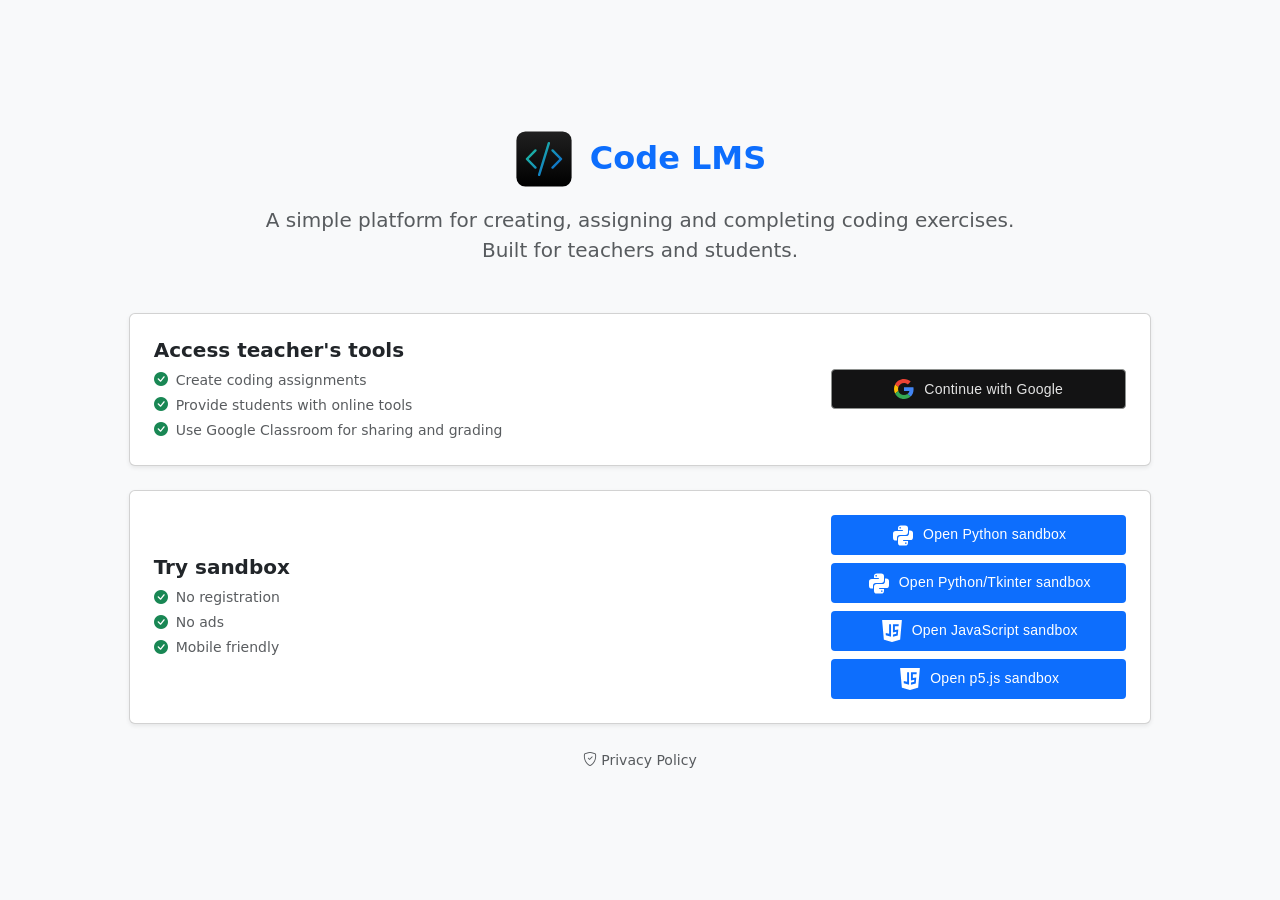
==== commit 0831754d: "Updates" ====
--- a/index.html
+++ b/index.html
@@ -1,35 +1,36 @@
-<!doctype html>
-<html lang="en" translate="no">
-  <head>
-    <meta charset="UTF-8" />
-    <meta name="viewport" content="width=device-width, initial-scale=1.0, interactive-widget=resizes-content, shrink-to-fit=no" />
-    <meta name="description" content="Code LMS - Learning Management System for coding education" />
-    <meta name="author" content="Code LMS" />
-    <meta name="theme-color" content="#0d6efd" />
-    
-    <!-- Translation prevention meta tags -->
-    <meta name="google" content="notranslate" />
-    <meta name="robots" content="notranslate" />
-    
-    
-    <link rel="icon" type="image/svg+xml" href="/icon.svg" />
-    
-    <!-- TODO maybe move this to more appropriate place -->
-    <script>navigator.serviceWorker.register("/mock-content-service-worker.js");</script>
-    
-    <title>Code LMS</title>
-    <!-- The following is needed to give Google Classroom a hint about page title, when auth is not completed (when link is attached as coursework material). -->
-    <script>(function() { const name = new URLSearchParams(location.hash.split('?')[1] ?? '').get('name'); if (name) document.title = name; })();</script>
-    <script type="module" crossorigin src="/assets/main-d3mUWE-8.js"></script>
+<!doctype html>
+<html lang="en" translate="no">
+  <head>
+    <meta charset="UTF-8" />
+    <meta name="viewport" content="width=device-width, initial-scale=1.0, interactive-widget=resizes-content, shrink-to-fit=no" />
+    <meta name="description" content="Code LMS - Learning Management System for coding education" />
+    <meta name="author" content="Code LMS" />
+    <meta name="theme-color" content="#0d6efd" />
+    
+    <!-- Translation prevention meta tags -->
+    <meta name="google" content="notranslate" />
+    <meta name="robots" content="notranslate" />
+    
+    
+    <link rel="icon" type="image/svg+xml" href="/icon.svg" />
+    
+    <!-- TODO maybe move this to more appropriate place -->
+    <script>navigator.serviceWorker.register("/mock-content-service-worker.js");</script>
+    
+    <title>Code LMS</title>
+    <!-- The following is needed to give Google Classroom a hint about page title, when auth is not completed (when link is attached as coursework material). -->
+    <script>(function() { const name = new URLSearchParams(location.hash.split('?')[1] ?? '').get('name'); if (name) document.title = name; })();</script>
+    <script type="module" crossorigin src="/assets/main-BVpRIzbt.js"></script>
     <link rel="modulepreload" crossorigin href="/assets/modulepreload-polyfill-B5Qt9EMX.js">
     <link rel="stylesheet" crossorigin href="/assets/main-Dr3UkvIA.css">
-  </head>
-  <body>
-    <div id="app"></div>
-    <div id="reparenting-staging-area" style="display: none;">
-      <div id="tk-browser-root"/>
-    </div>
-    <div id="javascript-iframe-executor-container" style="display: none;">
-    </div>
-  </body>
-</html>
+  </head>
+  <body>
+    <div id="app"></div>+
+    <div id="reparenting-staging-area" style="display: none;">
+      <div id="tk-browser-root"/>
+    </div>
+    <div id="javascript-iframe-executor-container" style="display: none;">
+    </div>
+  </body>
+</html>
